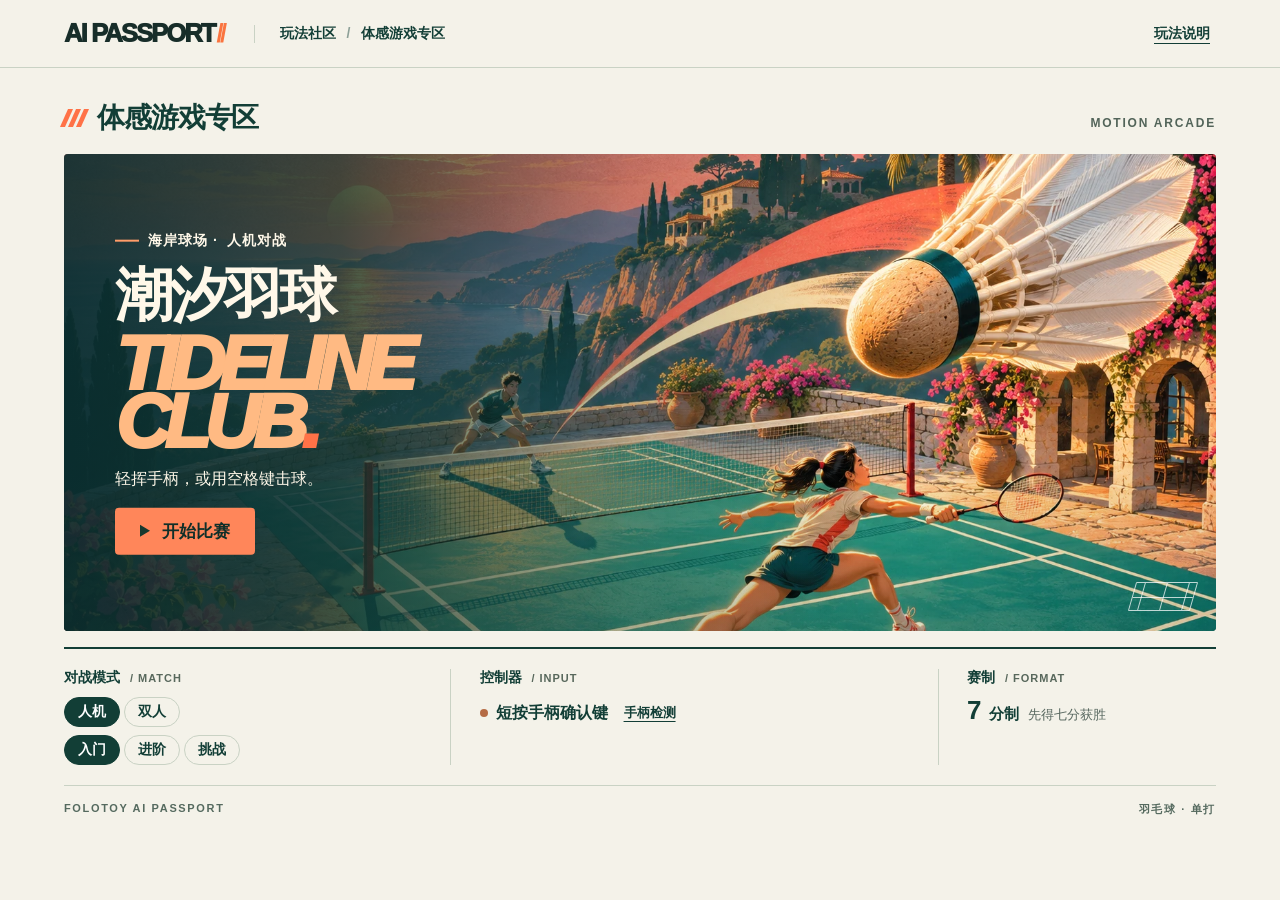
==== playtest/Tideline-Club.html @ 1c9361a9 "feat(game): add Bluetooth duel play, motion capture and playtest guides" ====
<!doctype html>
<html lang="zh-CN"><head><meta charset="utf-8"><meta name="viewport" content="width=device-width,initial-scale=1,viewport-fit=cover"><meta name="theme-color" content="#153c36">
<title>潮汐羽球 · AI Passport 体感游戏专区</title><link rel="icon" href="data:,"><style>:root{color-scheme:light;--ink:#123e36;--paper:#f4f2e9;--orange:#ff7247;--edge:#c9d2c4;font-family:"Inter","Helvetica Neue","PingFang SC","Microsoft YaHei",sans-serif;color:var(--ink);background:var(--paper)}*{box-sizing:border-box}body{margin:0}button,a{font:inherit}button{cursor:pointer;color:inherit}button:focus-visible,a:focus-visible{outline:3px solid #de6234;outline-offset:4px}button{border:0}button:active{transform:translateY(1px)}[hidden]{display:none!important}
.mast{height:68px;padding:0 clamp(20px,5vw,92px);display:flex;gap:30px;align-items:center;border-bottom:1px solid var(--edge)}.brand{font-size:clamp(18px,2vw,26px);font-weight:950;letter-spacing:-.075em;color:#172d29}.brand b{color:#fa743f;letter-spacing:-.14em;margin-left:2px}.crumb{font-size:14px;font-weight:600;border-left:1px solid var(--edge);padding-left:25px}.crumb i{font-style:normal;opacity:.45;padding:0 7px}.textbtn{margin-left:auto;background:transparent;font-weight:700;font-size:14px;text-decoration:underline;text-underline-offset:5px}
.spread{max-width:1590px;margin:auto;padding:0 clamp(20px,5vw,90px)}.sectionline{display:flex;gap:12px;align-items:baseline;margin:clamp(22px,3.6vh,42px) 0 18px}.sectionline h1{font-size:clamp(21px,2.15vw,34px);margin:0;font-weight:900;letter-spacing:-.04em}.english,.label em,.sheet-head span,footer,.rally span,.venue,.club,.hud,.court-stamp{font-family:"Avenir Next","Helvetica Neue",sans-serif}.english,.label em,.sheet-head span,footer,.rally span{font-size:12px;font-weight:800;letter-spacing:.15em}.english{margin-left:auto;color:#526459}.sportmark{height:18px;display:inline-flex;gap:3px;transform:skew(-24deg);align-self:center}.sportmark i{width:5px;background:var(--orange)}.poster{position:relative;height:clamp(365px,53vh,660px);overflow:hidden;background:#234a42;border-radius:4px;isolation:isolate;color:#fff8e9}.keyart,.poster-shade{position:absolute;inset:0;width:100%;height:100%;object-fit:cover;object-position:66% 51%;z-index:-2}.poster-shade{z-index:-1;background:linear-gradient(90deg,#0a2d2ee8 0%,#133832c9 24%,#163f3538 49%,transparent 69%),linear-gradient(0deg,#10231f25,transparent 38%)}.hero-copy{position:absolute;left:clamp(24px,4vw,74px);top:50%;transform:translateY(-50%)}.venue{font-size:14px;font-weight:700;letter-spacing:.07em;display:flex;align-items:center;gap:9px}.venue i{height:2px;width:24px;background:#ff9c69}.hero-copy h2{font-size:clamp(37px,4.5vw,70px);line-height:1.05;letter-spacing:-.06em;margin:15px 0 10px}.club{font-weight:950;font-style:italic;font-size:clamp(47px,6vw,100px);letter-spacing:-.09em;line-height:.75;color:#ffba83}.club span{color:var(--orange)}.hero-copy p{font-size:16px;margin:18px 0}.play,.action-link{display:inline-flex;align-items:center;justify-content:center;gap:12px;background:#ff865a;color:#102f29;font-weight:850;border-radius:4px;padding:12px 25px;font-size:17px;min-height:46px;text-decoration:none}.play:hover,.action-link:hover{background:#ffa87b}.triangle{border-top:6px solid transparent;border-bottom:6px solid transparent;border-left:10px solid #18382e}.court-stamp{position:absolute;right:22px;bottom:20px;width:62px;height:29px;border:1px solid #fffb;border-radius:1px;transform:skew(-16deg)}.court-stamp:before,.court-stamp:after,.court-stamp i,.court-stamp b{content:"";position:absolute;background:#fffb}.court-stamp:before{left:50%;height:100%;width:1px}.court-stamp:after{left:0;top:50%;width:100%;height:1px}.court-stamp i,.court-stamp b{top:0;left:14%;height:100%;width:1px}.court-stamp b{left:86%}
.settings{display:grid;grid-template-columns:1.07fr 1.35fr .77fr;margin-top:16px;border-top:2px solid var(--ink);border-bottom:1px solid var(--edge);padding:20px 0}.setting{padding:0 clamp(16px,2.2vw,38px);border-left:1px solid var(--edge)}.setting:first-child{padding-left:0;border:0}.label{display:block;font-size:14px;font-weight:800;margin-bottom:10px}.label em{font-size:11px;font-style:normal;letter-spacing:.09em;color:#58685c;margin-left:6px}.choices{display:flex;gap:4px}.choices button{border:1px solid var(--edge);background:transparent;border-radius:30px;padding:5px 13px;font-size:14px;font-weight:650}.choices button[aria-pressed=true]{background:var(--ink);color:white;border-color:var(--ink)}.input-btn{display:flex;align-items:center;gap:8px;min-height:32px;background:transparent;padding:0;line-height:1.25;font-weight:700;flex-wrap:wrap}.dot{width:8px;height:8px;border-radius:100%;background:#b56b44}.connected .dot{background:#24814c}.input-btn u{font-size:13px;margin-left:8px;text-underline-offset:4px}.rule strong{font-size:26px;line-height:1}.rule small{font-size:15px}.rule>span:last-child{font-size:13px;margin-left:9px;color:#56665e}footer{display:flex;justify-content:space-between;margin:16px 0 18px;color:#556a5f;font-size:11px}
#court{position:fixed;inset:0;background:#214b4a;overflow:hidden;touch-action:manipulation}#world{width:100%;height:100%;display:block}.hud{position:absolute;top:max(18px,env(safe-area-inset-top));left:3vw;right:3vw;display:flex;align-items:center;justify-content:space-between}.hud button,.score,.rally,.prompt,.touch button{background:#123a35eb;color:#fffbeb;border:1px solid #f6f2db53;border-radius:7px}.hud button{min-height:42px;min-width:44px;font-weight:750;padding:0 12px}.score{position:absolute;left:50%;transform:translateX(-50%);display:flex;align-items:center;padding:6px 16px;gap:18px;font-size:14px;font-weight:700;font-variant-numeric:tabular-nums}.score span{display:flex;align-items:center;gap:13px}.score b{font-size:33px;line-height:1.1}.score i{height:24px;width:1px;background:#fff5}.rally{position:absolute;top:78px;left:3vw;display:grid;gap:3px;padding:9px 12px}.rally span{color:#fdc08d;font-size:10px}.rally b{font-size:14px}.prompt{position:absolute;bottom:max(17px,3.1vh);left:3vw;padding:10px 16px;display:grid;gap:3px;max-width:55vw}.prompt strong{color:#ffbd89;font-size:20px}.prompt span{font-size:14px}.signal{pointer-events:none;position:absolute;top:21%;left:50%;transform:translateX(-50%);color:#173d35;white-space:nowrap}.signal span:not(:empty){display:block;background:#fff0cfef;border-radius:99px;padding:6px 18px;font-weight:800;font-size:17px;box-shadow:0 2px 12px #15322922}.touch{position:absolute;right:3vw;bottom:max(17px,3.1vh);display:flex;gap:5px}.touch button{font-size:15px;padding:12px 15px;font-weight:700}.touch button:nth-child(2){background:#ff885c;color:#16392f}.sheet-head{display:flex;align-items:center;justify-content:space-between;color:#638171}.sheet-head button{background:transparent;font-size:30px;line-height:1}.sheet-head span{font-size:11px}dialog{border:1px solid #1d493b;color:var(--ink);background:#faf8ed;border-radius:10px;width:min(480px,92vw);max-height:88dvh;padding:24px 28px;box-shadow:0 30px 100px #00181155}dialog::backdrop{background:#092822ac}dialog h2{margin:14px 0;font-size:30px;letter-spacing:-.04em}dialog ol{padding-left:23px}dialog li{padding-left:4px;margin:13px 0}dialog p{line-height:1.6;margin:4px 0;color:#39564b}.dialog-actions{display:flex;gap:9px;flex-wrap:wrap;margin-top:18px}.dialog-actions button{padding:10px 15px;border-radius:4px;background:#dce6d6;font-weight:750}.dialog-actions button:first-child{background:#ff8c5e}.result-score{font-weight:900;font-size:50px;letter-spacing:-.06em}.result-score span{color:#8a9f90}
@media(max-width:720px){.mast{height:54px;gap:13px}.crumb{font-size:12px;padding-left:12px}.sectionline{margin-top:22px}.english{font-size:10px}.poster{height:clamp(365px,54vh,530px)}.poster-shade{background:linear-gradient(90deg,#103631bd,#123d2c27 78%),linear-gradient(0deg,#173a31a5,transparent 75%)}.keyart{object-position:66% center}.hero-copy{top:auto;transform:none;bottom:24px}.settings{grid-template-columns:1fr 1.15fr;padding:14px 0;row-gap:12px}.setting{padding:0 9px}.rule{grid-column:1/-1;border:0;border-top:1px solid var(--edge);padding:12px 0 0;display:flex;align-items:center;gap:9px}.rule .label{margin:0 auto 0 0}.rule strong{font-size:20px}.label em{font-size:9px;margin-left:2px}.choices{gap:3px}.choices button{padding:5px 9px}.prompt{bottom:83px;left:50%;transform:translateX(-50%);text-align:center;min-width:240px}.touch{left:0;right:0;justify-content:center;bottom:18px}.rally{top:72px}.input-btn{font-size:14px}.input-btn u{margin-left:0}}
@media(max-height:520px) and (orientation:landscape){.rally{top:65px}.prompt{bottom:8px;left:2%;transform:none;min-width:0}.touch{left:auto;right:2%;bottom:8px}.signal{top:21%}.hud{top:8px}.hud button{min-height:36px}.score b{font-size:25px}}
@media(prefers-reduced-motion:reduce){*{scroll-behavior:auto}}

#difficulty{margin-top:8px} .venue #mode-name{display:inline}
</style><!-- Three.js r160. Copyright Three.js Authors. The MIT License

Copyright © 2010-2023 three.js authors

Permission is hereby granted, free of charge, to any person obtaining a copy
of this software and associated documentation files (the "Software"), to deal
in the Software without restriction, including without limitation the rights
to use, copy, modify, merge, publish, distribute, sublicense, and/or sell
copies of the Software, and to permit persons to whom the Software is
furnished to do so, subject to the following conditions:

The above copyright notice and this permission notice shall be included in
all copies or substantial portions of the Software.

THE SOFTWARE IS PROVIDED "AS IS", WITHOUT WARRANTY OF ANY KIND, EXPRESS OR
IMPLIED, INCLUDING BUT NOT LIMITED TO THE WARRANTIES OF MERCHANTABILITY,
FITNESS FOR A PARTICULAR PURPOSE AND NONINFRINGEMENT. IN NO EVENT SHALL THE
AUTHORS OR COPYRIGHT HOLDERS BE LIABLE FOR ANY CLAIM, DAMAGES OR OTHER
LIABILITY, WHETHER IN AN ACTION OF CONTRACT, TORT OR OTHERWISE, ARISING FROM,
OUT OF OR IN CONNECTION WITH THE SOFTWARE OR THE USE OR OTHER DEALINGS IN
THE SOFTWARE.
 -->
</head>
<body>
<main id="lobby">
<header class="mast"><span class="brand">AI PASSPORT<b>//</b></span><span class="crumb">玩法社区 <i>/</i> 体感游戏专区</span><button class="textbtn" data-dialog="guide">玩法说明</button></header>
<div class="spread">
<div class="sectionline"><span class="sportmark"><i></i><i></i><i></i></span><h1>体感游戏专区</h1><span class="english">MOTION ARCADE</span></div>
<article class="poster">
<img class="keyart" src="[data-uri]" alt="夕阳下的海岸羽毛球场，一枚白羽球带着珊瑚色轨迹飞越球网">
<div class="poster-shade"></div>
<div class="hero-copy"><span class="venue"><i></i> 海岸球场 · <span id="mode-name">人机对战</span></span><h2>潮汐羽球</h2><div class="club">TIDELINE<br>CLUB<span>.</span></div><p>轻挥手柄，或用空格键击球。</p><button class="play" id="play"><span class="triangle"></span>开始比赛</button></div>
<div class="court-stamp" aria-hidden="true"><i></i><b></b></div>
</article>
<section class="settings" aria-label="比赛设置">
<div class="setting"><span class="label">对战模式 <em>/ MATCH</em></span><div class="choices" aria-label="选择对战模式"><button data-mode="solo" aria-pressed="true">人机</button><button data-mode="duel" aria-pressed="false">双人</button></div><div id="difficulty" class="choices" aria-label="选择难度"><button data-level="shore" aria-pressed="true">入门</button><button data-level="tide" aria-pressed="false">进阶</button><button data-level="swell" aria-pressed="false">挑战</button></div></div>
<div class="setting"><span class="label">控制器 <em>/ INPUT</em></span><button class="input-btn" data-dialog="connect"><span class="dot"></span><span id="input-status" aria-live="polite">短按手柄确认键</span><u>手柄检测</u></button></div>
<div class="setting rule"><span class="label">赛制 <em>/ FORMAT</em></span><strong>7 <small>分制</small></strong><span>先得七分获胜</span></div>
</section><footer><span>FOLOTOY AI PASSPORT</span><span>羽毛球 · 单打</span></footer></div></main>
<section id="court" hidden aria-label="羽毛球比赛">
<canvas id="world" aria-label="海岸 3D 羽毛球场"></canvas>
<header class="hud"><button id="pause" aria-label="暂停比赛">Ⅱ</button><div class="score"><span><span id="near-label">你</span> <b id="you">0</b></span><i></i><span><b id="cpu">0</b> <span id="far-label">电脑</span></span></div><button id="sound" aria-pressed="true">音效 开</button></header>
<div class="rally"><span>TIDELINE CLUB</span><b id="rally">海岸单打</b></div>
<div class="signal" id="signal"><span id="signal-label"></span></div>
<div class="prompt"><strong id="cue">准备发球</strong><span id="tip"></span></div>
<div class="touch"><button data-shot="left">左路</button><button data-shot="hit">挥拍</button><button data-shot="right">右路</button></div>
</section>
<dialog id="sheet"><div class="sheet-head"><span>TIDELINE CLUB</span><button id="close" aria-label="关闭">×</button></div><div id="sheet-content"></div></dialog>
<template id="guide"><h2>第一次上场</h2><ol><li><b>发球</b><p>选好对战模式后开始比赛。轻挥一次手柄，或按空格、点「挥拍」发球。得分方发下一球。</p></li><li><b>接球</b><p>人物自动跑位。看球落向自己这侧，在「现在挥拍」亮起时出手。球快到身边时就可以挥拍，稍早出手会在够到球时接回。双人模式下，P1 守近场，P2 守远场。</p></li><li><b>打向空当</b><p>屏幕朝自己，向左或右挥拍选择落点。小幅动作吊球，更快的挥拍可以在高点击出扣杀。</p><p>键盘：← / → 或 A / D 瞄准，空格击球，Shift + 空格重击，↓ + 空格轻吊。触屏：左路、右路打边线，中间按钮打中路。</p></li></ol></template>
<template id="connect"><h2>蓝牙手柄检测</h2><ol><li><b>在电脑或 iPad 上配对</b><p>打开系统的蓝牙设置，连接手柄屏幕上显示的 Tideline 名称。两只手柄分别配对到运行游戏的同一台设备，Wi-Fi 可以照常使用。</p></li><li><b>给手柄选边</b><p>先点一下球场页面，再短按手柄确认键。下面会显示收到输入的玩家；只玩一人时默认是 P1。第二只手柄按下键选 P2，再按确认启用。手柄静放一秒后挥拍，看对应玩家的计数。长按下键可停用并重新选边。</p></li></ol>
<p id="paddle-0"></p><p id="paddle-1"></p><p>电视可通过投屏或 HDMI 显示比赛。想比较电视的延迟，可以先看游戏设备本身的画面试接几球。</p></template>
<script>console.warn('Scripts "build/three.js" and "build/three.min.js" are deprecated with r150+, and will be removed with r160. Please use ES Modules or alternatives: https://threejs.org/docs/index.html#manual/en/introduction/Installation'),
/**
 * @license
 * Copyright 2010-2023 Three.js Authors
 * SPDX-License-Identifier: MIT
 */
function(t,e){"object"==typeof exports&&"undefined"!=typeof module?e(exports):"function"==typeof define&&define.amd?define(["exports"],e):e((t="undefined"!=typeof globalThis?globalThis:t||self).THREE={})}(this,(function(t){"use strict";const e="160",n=1,i=2,r=3,s=0,a=1,o=100,l=204,c=205,h=0,u=1,d=2,p=0,m=1,f=2,g=3,_=4,v=5,x=6,y="attached",M="detached",S=300,b=301,T=302,E=303,w=304,A=306,R=1e3,C=1001,L=1002,P=1003,I=1004,U=1005,D=1006,N=1007,O=1008,F=1009,B=1012,z=1013,G=1014,H=1015,V=1016,k=1017,W=1018,X=1020,j=1023,q=1026,Y=1027,Z=1029,J=1031,K=1033,$=33776,Q=33777,tt=33778,et=33779,nt=35840,it=35841,rt=35842,st=35843,at=36196,ot=37492,lt=37496,ct=37808,ht=37809,ut=37810,dt=37811,pt=37812,mt=37813,ft=37814,gt=37815,_t=37816,vt=37817,xt=37818,yt=37819,Mt=37820,St=37821,bt=36492,Tt=36494,Et=36495,wt=36284,At=36285,Rt=36286,Ct=2300,Lt=2301,Pt=2302,It=2400,Ut=2401,Dt=2402,Nt=2500,Ot=2501,Ft=3e3,Bt=3001,zt="",Gt="srgb",Ht="srgb-linear",Vt="display-p3",kt="display-p3-linear",Wt="linear",Xt="srgb",jt="rec709",qt="p3",Yt=7680,Zt=35044,Jt="300 es",Kt=1035,$t=2e3,Qt=2001;class te{addEventListener(t,e){void 0===this._listeners&&(this._listeners={});const n=this._listeners;void 0===n[t]&&(n[t]=[]),-1===n[t].indexOf(e)&&n[t].push(e)}hasEventListener(t,e){if(void 0===this._listeners)return!1;const n=this._listeners;return void 0!==n[t]&&-1!==n[t].indexOf(e)}removeEventListener(t,e){if(void 0===this._listeners)return;const n=this._listeners[t];if(void 0!==n){const t=n.indexOf(e);-1!==t&&n.splice(t,1)}}dispatchEvent(t){if(void 0===this._listeners)return;const e=this._listeners[t.type];if(void 0!==e){t.target=this;const n=e.slice(0);for(let e=0,i=n.length;e<i;e++)n[e].call(this,t);t.target=null}}}const ee=["00","01","02","03","04","05","06","07","08","09","0a","0b","0c","0d","0e","0f","10","11","12","13","14","15","16","17","18","19","1a","1b","1c","1d","1e","1f","20","21","22","23","24","25","26","27","28","29","2a","2b","2c","2d","2e","2f","30","31","32","33","34","35","36","37","38","39","3a","3b","3c","3d","3e","3f","40","41","42","43","44","45","46","47","48","49","4a","4b","4c","4d","4e","4f","50","51","52","53","54","55","56","57","58","59","5a","5b","5c","5d","5e","5f","60","61","62","63","64","65","66","67","68","69","6a","6b","6c","6d","6e","6f","70","71","72","73","74","75","76","77","78","79","7a","7b","7c","7d","7e","7f","80","81","82","83","84","85","86","87","88","89","8a","8b","8c","8d","8e","8f","90","91","92","93","94","95","96","97","98","99","9a","9b","9c","9d","9e","9f","a0","a1","a2","a3","a4","a5","a6","a7","a8","a9","aa","ab","ac","ad","ae","af","b0","b1","b2","b3","b4","b5","b6","b7","b8","b9","ba","bb","bc","bd","be","bf","c0","c1","c2","c3","c4","c5","c6","c7","c8","c9","ca","cb","cc","cd","ce","cf","d0","d1","d2","d3","d4","d5","d6","d7","d8","d9","da","db","dc","dd","de","df","e0","e1","e2","e3","e4","e5","e6","e7","e8","e9","ea","eb","ec","ed","ee","ef","f0","f1","f2","f3","f4","f5","f6","f7","f8","f9","fa","fb","fc","fd","fe","ff"];let ne=1234567;const ie=Math.PI/180,re=180/Math.PI;function se(){const t=4294967295*Math.random()|0,e=4294967295*Math.random()|0,n=4294967295*Math.random()|0,i=4294967295*Math.random()|0;return(ee[255&t]+ee[t>>8&255]+ee[t>>16&255]+ee[t>>24&255]+"-"+ee[255&e]+ee[e>>8&255]+"-"+ee[e>>16&15|64]+ee[e>>24&255]+"-"+ee[63&n|128]+ee[n>>8&255]+"-"+ee[n>>16&255]+ee[n>>24&255]+ee[255&i]+ee[i>>8&255]+ee[i>>16&255]+ee[i>>24&255]).toLowerCase()}function ae(t,e,n){return Math.max(e,Math.min(n,t))}function oe(t,e){return(t%e+e)%e}function le(t,e,n){return(1-n)*t+n*e}function ce(t){return 0==(t&t-1)&&0!==t}function he(t){return Math.pow(2,Math.floor(Math.log(t)/Math.LN2))}function ue(t,e){switch(e.constructor){case Float32Array:return t;case Uint32Array:return t/4294967295;case Uint16Array:return t/65535;case Uint8Array:return t/255;case Int32Array:return Math.max(t/2147483647,-1);case Int16Array:return Math.max(t/32767,-1);case Int8Array:return Math.max(t/127,-1);default:throw new Error("Invalid component type.")}}function de(t,e){switch(e.constructor){case Float32Array:return t;case Uint32Array:return Math.round(4294967295*t);case Uint16Array:return Math.round(65535*t);case Uint8Array:return Math.round(255*t);case Int32Array:return Math.round(2147483647*t);case Int16Array:return Math.round(32767*t);case Int8Array:return Math.round(127*t);default:throw new Error("Invalid component type.")}}const pe={DEG2RAD:ie,RAD2DEG:re,generateUUID:se,clamp:ae,euclideanModulo:oe,mapLinear:function(t,e,n,i,r){return i+(t-e)*(r-i)/(n-e)},inverseLerp:function(t,e,n){return t!==e?(n-t)/(e-t):0},lerp:le,damp:function(t,e,n,i){return le(t,e,1-Math.exp(-n*i))},pingpong:function(t,e=1){return e-Math.abs(oe(t,2*e)-e)},smoothstep:function(t,e,n){return t<=e?0:t>=n?1:(t=(t-e)/(n-e))*t*(3-2*t)},smootherstep:function(t,e,n){return t<=e?0:t>=n?1:(t=(t-e)/(n-e))*t*t*(t*(6*t-15)+10)},randInt:function(t,e){return t+Math.floor(Math.random()*(e-t+1))},randFloat:function(t,e){return t+Math.random()*(e-t)},randFloatSpread:function(t){return t*(.5-Math.random())},seededRandom:function(t){void 0!==t&&(ne=t);let e=ne+=1831565813;return e=Math.imul(e^e>>>15,1|e),e^=e+Math.imul(e^e>>>7,61|e),((e^e>>>14)>>>0)/4294967296},degToRad:function(t){return t*ie},radToDeg:function(t){return t*re},isPowerOfTwo:ce,ceilPowerOfTwo:function(t){return Math.pow(2,Math.ceil(Math.log(t)/Math.LN2))},floorPowerOfTwo:he,setQuaternionFromProperEuler:function(t,e,n,i,r){const s=Math.cos,a=Math.sin,o=s(n/2),l=a(n/2),c=s((e+i)/2),h=a((e+i)/2),u=s((e-i)/2),d=a((e-i)/2),p=s((i-e)/2),m=a((i-e)/2);switch(r){case"XYX":t.set(o*h,l*u,l*d,o*c);break;case"YZY":t.set(l*d,o*h,l*u,o*c);break;case"ZXZ":t.set(l*u,l*d,o*h,o*c);break;case"XZX":t.set(o*h,l*m,l*p,o*c);break;case"YXY":t.set(l*p,o*h,l*m,o*c);break;case"ZYZ":t.set(l*m,l*p,o*h,o*c);break;default:console.warn("THREE.MathUtils: .setQuaternionFromProperEuler() encountered an unknown order: "+r)}},normalize:de,denormalize:ue};class me{constructor(t=0,e=0){me.prototype.isVector2=!0,this.x=t,this.y=e}get width(){return this.x}set width(t){this.x=t}get height(){return this.y}set height(t){this.y=t}set(t,e){return this.x=t,this.y=e,this}setScalar(t){return this.x=t,this.y=t,this}setX(t){return this.x=t,this}setY(t){return this.y=t,this}setComponent(t,e){switch(t){case 0:this.x=e;break;case 1:this.y=e;break;default:throw new Error("index is out of range: "+t)}return this}getComponent(t){switch(t){case 0:return this.x;case 1:return this.y;default:throw new Error("index is out of range: "+t)}}clone(){return new this.constructor(this.x,this.y)}copy(t){return this.x=t.x,this.y=t.y,this}add(t){return this.x+=t.x,this.y+=t.y,this}addScalar(t){return this.x+=t,this.y+=t,this}addVectors(t,e){return this.x=t.x+e.x,this.y=t.y+e.y,this}addScaledVector(t,e){return this.x+=t.x*e,this.y+=t.y*e,this}sub(t){return this.x-=t.x,this.y-=t.y,this}subScalar(t){return this.x-=t,this.y-=t,this}subVectors(t,e){return this.x=t.x-e.x,this.y=t.y-e.y,this}multiply(t){return this.x*=t.x,this.y*=t.y,this}multiplyScalar(t){return this.x*=t,this.y*=t,this}divide(t){return this.x/=t.x,this.y/=t.y,this}divideScalar(t){return this.multiplyScalar(1/t)}applyMatrix3(t){const e=this.x,n=this.y,i=t.elements;return this.x=i[0]*e+i[3]*n+i[6],this.y=i[1]*e+i[4]*n+i[7],this}min(t){return this.x=Math.min(this.x,t.x),this.y=Math.min(this.y,t.y),this}max(t){return this.x=Math.max(this.x,t.x),this.y=Math.max(this.y,t.y),this}clamp(t,e){return this.x=Math.max(t.x,Math.min(e.x,this.x)),this.y=Math.max(t.y,Math.min(e.y,this.y)),this}clampScalar(t,e){return this.x=Math.max(t,Math.min(e,this.x)),this.y=Math.max(t,Math.min(e,this.y)),this}clampLength(t,e){const n=this.length();return this.divideScalar(n||1).multiplyScalar(Math.max(t,Math.min(e,n)))}floor(){return this.x=Math.floor(this.x),this.y=Math.floor(this.y),this}ceil(){return this.x=Math.ceil(this.x),this.y=Math.ceil(this.y),this}round(){return this.x=Math.round(this.x),this.y=Math.round(this.y),this}roundToZero(){return this.x=Math.trunc(this.x),this.y=Math.trunc(this.y),this}negate(){return this.x=-this.x,this.y=-this.y,this}dot(t){return this.x*t.x+this.y*t.y}cross(t){return this.x*t.y-this.y*t.x}lengthSq(){return this.x*this.x+this.y*this.y}length(){return Math.sqrt(this.x*this.x+this.y*this.y)}manhattanLength(){return Math.abs(this.x)+Math.abs(this.y)}normalize(){return this.divideScalar(this.length()||1)}angle(){return Math.atan2(-this.y,-this.x)+Math.PI}angleTo(t){const e=Math.sqrt(this.lengthSq()*t.lengthSq());if(0===e)return Math.PI/2;const n=this.dot(t)/e;return Math.acos(ae(n,-1,1))}distanceTo(t){return Math.sqrt(this.distanceToSquared(t))}distanceToSquared(t){const e=this.x-t.x,n=this.y-t.y;return e*e+n*n}manhattanDistanceTo(t){return Math.abs(this.x-t.x)+Math.abs(this.y-t.y)}setLength(t){return this.normalize().multiplyScalar(t)}lerp(t,e){return this.x+=(t.x-this.x)*e,this.y+=(t.y-this.y)*e,this}lerpVectors(t,e,n){return this.x=t.x+(e.x-t.x)*n,this.y=t.y+(e.y-t.y)*n,this}equals(t){return t.x===this.x&&t.y===this.y}fromArray(t,e=0){return this.x=t[e],this.y=t[e+1],this}toArray(t=[],e=0){return t[e]=this.x,t[e+1]=this.y,t}fromBufferAttribute(t,e){return this.x=t.getX(e),this.y=t.getY(e),this}rotateAround(t,e){const n=Math.cos(e),i=Math.sin(e),r=this.x-t.x,s=this.y-t.y;return this.x=r*n-s*i+t.x,this.y=r*i+s*n+t.y,this}random(){return this.x=Math.random(),this.y=Math.random(),this}*[Symbol.iterator](){yield this.x,yield this.y}}class fe{constructor(t,e,n,i,r,s,a,o,l){fe.prototype.isMatrix3=!0,this.elements=[1,0,0,0,1,0,0,0,1],void 0!==t&&this.set(t,e,n,i,r,s,a,o,l)}set(t,e,n,i,r,s,a,o,l){const c=this.elements;return c[0]=t,c[1]=i,c[2]=a,c[3]=e,c[4]=r,c[5]=o,c[6]=n,c[7]=s,c[8]=l,this}identity(){return this.set(1,0,0,0,1,0,0,0,1),this}copy(t){const e=this.elements,n=t.elements;return e[0]=n[0],e[1]=n[1],e[2]=n[2],e[3]=n[3],e[4]=n[4],e[5]=n[5],e[6]=n[6],e[7]=n[7],e[8]=n[8],this}extractBasis(t,e,n){return t.setFromMatrix3Column(this,0),e.setFromMatrix3Column(this,1),n.setFromMatrix3Column(this,2),this}setFromMatrix4(t){const e=t.elements;return this.set(e[0],e[4],e[8],e[1],e[5],e[9],e[2],e[6],e[10]),this}multiply(t){return this.multiplyMatrices(this,t)}premultiply(t){return this.multiplyMatrices(t,this)}multiplyMatrices(t,e){const n=t.elements,i=e.elements,r=this.elements,s=n[0],a=n[3],o=n[6],l=n[1],c=n[4],h=n[7],u=n[2],d=n[5],p=n[8],m=i[0],f=i[3],g=i[6],_=i[1],v=i[4],x=i[7],y=i[2],M=i[5],S=i[8];return r[0]=s*m+a*_+o*y,r[3]=s*f+a*v+o*M,r[6]=s*g+a*x+o*S,r[1]=l*m+c*_+h*y,r[4]=l*f+c*v+h*M,r[7]=l*g+c*x+h*S,r[2]=u*m+d*_+p*y,r[5]=u*f+d*v+p*M,r[8]=u*g+d*x+p*S,this}multiplyScalar(t){const e=this.elements;return e[0]*=t,e[3]*=t,e[6]*=t,e[1]*=t,e[4]*=t,e[7]*=t,e[2]*=t,e[5]*=t,e[8]*=t,this}determinant(){const t=this.elements,e=t[0],n=t[1],i=t[2],r=t[3],s=t[4],a=t[5],o=t[6],l=t[7],c=t[8];return e*s*c-e*a*l-n*r*c+n*a*o+i*r*l-i*s*o}invert(){const t=this.elements,e=t[0],n=t[1],i=t[2],r=t[3],s=t[4],a=t[5],o=t[6],l=t[7],c=t[8],h=c*s-a*l,u=a*o-c*r,d=l*r-s*o,p=e*h+n*u+i*d;if(0===p)return this.set(0,0,0,0,0,0,0,0,0);const m=1/p;return t[0]=h*m,t[1]=(i*l-c*n)*m,t[2]=(a*n-i*s)*m,t[3]=u*m,t[4]=(c*e-i*o)*m,t[5]=(i*r-a*e)*m,t[6]=d*m,t[7]=(n*o-l*e)*m,t[8]=(s*e-n*r)*m,this}transpose(){let t;const e=this.elements;return t=e[1],e[1]=e[3],e[3]=t,t=e[2],e[2]=e[6],e[6]=t,t=e[5],e[5]=e[7],e[7]=t,this}getNormalMatrix(t){return this.setFromMatrix4(t).invert().transpose()}transposeIntoArray(t){const e=this.elements;return t[0]=e[0],t[1]=e[3],t[2]=e[6],t[3]=e[1],t[4]=e[4],t[5]=e[7],t[6]=e[2],t[7]=e[5],t[8]=e[8],this}setUvTransform(t,e,n,i,r,s,a){const o=Math.cos(r),l=Math.sin(r);return this.set(n*o,n*l,-n*(o*s+l*a)+s+t,-i*l,i*o,-i*(-l*s+o*a)+a+e,0,0,1),this}scale(t,e){return this.premultiply(ge.makeScale(t,e)),this}rotate(t){return this.premultiply(ge.makeRotation(-t)),this}translate(t,e){return this.premultiply(ge.makeTranslation(t,e)),this}makeTranslation(t,e){return t.isVector2?this.set(1,0,t.x,0,1,t.y,0,0,1):this.set(1,0,t,0,1,e,0,0,1),this}makeRotation(t){const e=Math.cos(t),n=Math.sin(t);return this.set(e,-n,0,n,e,0,0,0,1),this}makeScale(t,e){return this.set(t,0,0,0,e,0,0,0,1),this}equals(t){const e=this.elements,n=t.elements;for(let t=0;t<9;t++)if(e[t]!==n[t])return!1;return!0}fromArray(t,e=0){for(let n=0;n<9;n++)this.elements[n]=t[n+e];return this}toArray(t=[],e=0){const n=this.elements;return t[e]=n[0],t[e+1]=n[1],t[e+2]=n[2],t[e+3]=n[3],t[e+4]=n[4],t[e+5]=n[5],t[e+6]=n[6],t[e+7]=n[7],t[e+8]=n[8],t}clone(){return(new this.constructor).fromArray(this.elements)}}const ge=new fe;function _e(t){for(let e=t.length-1;e>=0;--e)if(t[e]>=65535)return!0;return!1}const ve={Int8Array:Int8Array,Uint8Array:Uint8Array,Uint8ClampedArray:Uint8ClampedArray,Int16Array:Int16Array,Uint16Array:Uint16Array,Int32Array:Int32Array,Uint32Array:Uint32Array,Float32Array:Float32Array,Float64Array:Float64Array};function xe(t,e){return new ve[t](e)}function ye(t){return document.createElementNS("http://www.w3.org/1999/xhtml",t)}function Me(){const t=ye("canvas");return t.style.display="block",t}const Se={};function be(t){t in Se||(Se[t]=!0,console.warn(t))}const Te=(new fe).set(.8224621,.177538,0,.0331941,.9668058,0,.0170827,.0723974,.9105199),Ee=(new fe).set(1.2249401,-.2249404,0,-.0420569,1.0420571,0,-.0196376,-.0786361,1.0982735),we={[Ht]:{transfer:Wt,primaries:jt,toReference:t=>t,fromReference:t=>t},[Gt]:{transfer:Xt,primaries:jt,toReference:t=>t.convertSRGBToLinear(),fromReference:t=>t.convertLinearToSRGB()},[kt]:{transfer:Wt,primaries:qt,toReference:t=>t.applyMatrix3(Ee),fromReference:t=>t.applyMatrix3(Te)},[Vt]:{transfer:Xt,primaries:qt,toReference:t=>t.convertSRGBToLinear().applyMatrix3(Ee),fromReference:t=>t.applyMatrix3(Te).convertLinearToSRGB()}},Ae=new Set([Ht,kt]),Re={enabled:!0,_workingColorSpace:Ht,get workingColorSpace(){return this._workingColorSpace},set workingColorSpace(t){if(!Ae.has(t))throw new Error(`Unsupported working color space, "${t}".`);this._workingColorSpace=t},convert:function(t,e,n){if(!1===this.enabled||e===n||!e||!n)return t;const i=we[e].toReference;return(0,we[n].fromReference)(i(t))},fromWorkingColorSpace:function(t,e){return this.convert(t,this._workingColorSpace,e)},toWorkingColorSpace:function(t,e){return this.convert(t,e,this._workingColorSpace)},getPrimaries:function(t){return we[t].primaries},getTransfer:function(t){return t===zt?Wt:we[t].transfer}};function Ce(t){return t<.04045?.0773993808*t:Math.pow(.9478672986*t+.0521327014,2.4)}function Le(t){return t<.0031308?12.92*t:1.055*Math.pow(t,.41666)-.055}let Pe;class Ie{static getDataURL(t){if(/^data:/i.test(t.src))return t.src;if("undefined"==typeof HTMLCanvasElement)return t.src;let e;if(t instanceof HTMLCanvasElement)e=t;else{void 0===Pe&&(Pe=ye("canvas")),Pe.width=t.width,Pe.height=t.height;const n=Pe.getContext("2d");t instanceof ImageData?n.putImageData(t,0,0):n.drawImage(t,0,0,t.width,t.height),e=Pe}return e.width>2048||e.height>2048?(console.warn("THREE.ImageUtils.getDataURL: Image converted to jpg for performance reasons",t),e.toDataURL("image/jpeg",.6)):e.toDataURL("image/png")}static sRGBToLinear(t){if("undefined"!=typeof HTMLImageElement&&t instanceof HTMLImageElement||"undefined"!=typeof HTMLCanvasElement&&t instanceof HTMLCanvasElement||"undefined"!=typeof ImageBitmap&&t instanceof ImageBitmap){const e=ye("canvas");e.width=t.width,e.height=t.height;const n=e.getContext("2d");n.drawImage(t,0,0,t.width,t.height);const i=n.getImageData(0,0,t.width,t.height),r=i.data;for(let t=0;t<r.length;t++)r[t]=255*Ce(r[t]/255);return n.putImageData(i,0,0),e}if(t.data){const e=t.data.slice(0);for(let t=0;t<e.length;t++)e instanceof Uint8Array||e instanceof Uint8ClampedArray?e[t]=Math.floor(255*Ce(e[t]/255)):e[t]=Ce(e[t]);return{data:e,width:t.width,height:t.height}}return console.warn("THREE.ImageUtils.sRGBToLinear(): Unsupported image type. No color space conversion applied."),t}}let Ue=0;class De{constructor(t=null){this.isSource=!0,Object.defineProperty(this,"id",{value:Ue++}),this.uuid=se(),this.data=t,this.version=0}set needsUpdate(t){!0===t&&this.version++}toJSON(t){const e=void 0===t||"string"==typeof t;if(!e&&void 0!==t.images[this.uuid])return t.images[this.uuid];const n={uuid:this.uuid,url:""},i=this.data;if(null!==i){let t;if(Array.isArray(i)){t=[];for(let e=0,n=i.length;e<n;e++)i[e].isDataTexture?t.push(Ne(i[e].image)):t.push(Ne(i[e]))}else t=Ne(i);n.url=t}return e||(t.images[this.uuid]=n),n}}function Ne(t){return"undefined"!=typeof HTMLImageElement&&t instanceof HTMLImageElement||"undefined"!=typeof HTMLCanvasElement&&t instanceof HTMLCanvasElement||"undefined"!=typeof ImageBitmap&&t instanceof ImageBitmap?Ie.getDataURL(t):t.data?{data:Array.from(t.data),width:t.width,height:t.height,type:t.data.constructor.name}:(console.warn("THREE.Texture: Unable to serialize Texture."),{})}let Oe=0;class Fe extends te{constructor(t=Fe.DEFAULT_IMAGE,e=Fe.DEFAULT_MAPPING,n=1001,i=1001,r=1006,s=1008,a=1023,o=1009,l=Fe.DEFAULT_ANISOTROPY,c=""){super(),this.isTexture=!0,Object.defineProperty(this,"id",{value:Oe++}),this.uuid=se(),this.name="",this.source=new De(t),this.mipmaps=[],this.mapping=e,this.channel=0,this.wrapS=n,this.wrapT=i,this.magFilter=r,this.minFilter=s,this.anisotropy=l,this.format=a,this.internalFormat=null,this.type=o,this.offset=new me(0,0),this.repeat=new me(1,1),this.center=new me(0,0),this.rotation=0,this.matrixAutoUpdate=!0,this.matrix=new fe,this.generateMipmaps=!0,this.premultiplyAlpha=!1,this.flipY=!0,this.unpackAlignment=4,"string"==typeof c?this.colorSpace=c:(be("THREE.Texture: Property .encoding has been replaced by .colorSpace."),this.colorSpace=c===Bt?Gt:zt),this.userData={},this.version=0,this.onUpdate=null,this.isRenderTargetTexture=!1,this.needsPMREMUpdate=!1}get image(){return this.source.data}set image(t=null){this.source.data=t}updateMatrix(){this.matrix.setUvTransform(this.offset.x,this.offset.y,this.repeat.x,this.repeat.y,this.rotation,this.center.x,this.center.y)}clone(){return(new this.constructor).copy(this)}copy(t){return this.name=t.name,this.source=t.source,this.mipmaps=t.mipmaps.slice(0),this.mapping=t.mapping,this.channel=t.channel,this.wrapS=t.wrapS,this.wrapT=t.wrapT,this.magFilter=t.magFilter,this.minFilter=t.minFilter,this.anisotropy=t.anisotropy,this.format=t.format,this.internalFormat=t.internalFormat,this.type=t.type,this.offset.copy(t.offset),this.repeat.copy(t.repeat),this.center.copy(t.center),this.rotation=t.rotation,this.matrixAutoUpdate=t.matrixAutoUpdate,this.matrix.copy(t.matrix),this.generateMipmaps=t.generateMipmaps,this.premultiplyAlpha=t.premultiplyAlpha,this.flipY=t.flipY,this.unpackAlignment=t.unpackAlignment,this.colorSpace=t.colorSpace,this.userData=JSON.parse(JSON.stringify(t.userData)),this.needsUpdate=!0,this}toJSON(t){const e=void 0===t||"string"==typeof t;if(!e&&void 0!==t.textures[this.uuid])return t.textures[this.uuid];const n={metadata:{version:4.6,type:"Texture",generator:"Texture.toJSON"},uuid:this.uuid,name:this.name,image:this.source.toJSON(t).uuid,mapping:this.mapping,channel:this.channel,repeat:[this.repeat.x,this.repeat.y],offset:[this.offset.x,this.offset.y],center:[this.center.x,this.center.y],rotation:this.rotation,wrap:[this.wrapS,this.wrapT],format:this.format,internalFormat:this.internalFormat,type:this.type,colorSpace:this.colorSpace,minFilter:this.minFilter,magFilter:this.magFilter,anisotropy:this.anisotropy,flipY:this.flipY,generateMipmaps:this.generateMipmaps,premultiplyAlpha:this.premultiplyAlpha,unpackAlignment:this.unpackAlignment};return Object.keys(this.userData).length>0&&(n.userData=this.userData),e||(t.textures[this.uuid]=n),n}dispose(){this.dispatchEvent({type:"dispose"})}transformUv(t){if(this.mapping!==S)return t;if(t.applyMatrix3(this.matrix),t.x<0||t.x>1)switch(this.wrapS){case R:t.x=t.x-Math.floor(t.x);break;case C:t.x=t.x<0?0:1;break;case L:1===Math.abs(Math.floor(t.x)%2)?t.x=Math.ceil(t.x)-t.x:t.x=t.x-Math.floor(t.x)}if(t.y<0||t.y>1)switch(this.wrapT){case R:t.y=t.y-Math.floor(t.y);break;case C:t.y=t.y<0?0:1;break;case L:1===Math.abs(Math.floor(t.y)%2)?t.y=Math.ceil(t.y)-t.y:t.y=t.y-Math.floor(t.y)}return this.flipY&&(t.y=1-t.y),t}set needsUpdate(t){!0===t&&(this.version++,this.source.needsUpdate=!0)}get encoding(){return be("THREE.Texture: Property .encoding has been replaced by .colorSpace."),this.colorSpace===Gt?Bt:Ft}set encoding(t){be("THREE.Texture: Property .encoding has been replaced by .colorSpace."),this.colorSpace=t===Bt?Gt:zt}}Fe.DEFAULT_IMAGE=null,Fe.DEFAULT_MAPPING=S,Fe.DEFAULT_ANISOTROPY=1;class Be{constructor(t=0,e=0,n=0,i=1){Be.prototype.isVector4=!0,this.x=t,this.y=e,this.z=n,this.w=i}get width(){return this.z}set width(t){this.z=t}get height(){return this.w}set height(t){this.w=t}set(t,e,n,i){return this.x=t,this.y=e,this.z=n,this.w=i,this}setScalar(t){return this.x=t,this.y=t,this.z=t,this.w=t,this}setX(t){return this.x=t,this}setY(t){return this.y=t,this}setZ(t){return this.z=t,this}setW(t){return this.w=t,this}setComponent(t,e){switch(t){case 0:this.x=e;break;case 1:this.y=e;break;case 2:this.z=e;break;case 3:this.w=e;break;default:throw new Error("index is out of range: "+t)}return this}getComponent(t){switch(t){case 0:return this.x;case 1:return this.y;case 2:return this.z;case 3:return this.w;default:throw new Error("index is out of range: "+t)}}clone(){return new this.constructor(this.x,this.y,this.z,this.w)}copy(t){return this.x=t.x,this.y=t.y,this.z=t.z,this.w=void 0!==t.w?t.w:1,this}add(t){return this.x+=t.x,this.y+=t.y,this.z+=t.z,this.w+=t.w,this}addScalar(t){return this.x+=t,this.y+=t,this.z+=t,this.w+=t,this}addVectors(t,e){return this.x=t.x+e.x,this.y=t.y+e.y,this.z=t.z+e.z,this.w=t.w+e.w,this}addScaledVector(t,e){return this.x+=t.x*e,this.y+=t.y*e,this.z+=t.z*e,this.w+=t.w*e,this}sub(t){return this.x-=t.x,this.y-=t.y,this.z-=t.z,this.w-=t.w,this}subScalar(t){return this.x-=t,this.y-=t,this.z-=t,this.w-=t,this}subVectors(t,e){return this.x=t.x-e.x,this.y=t.y-e.y,this.z=t.z-e.z,this.w=t.w-e.w,this}multiply(t){return this.x*=t.x,this.y*=t.y,this.z*=t.z,this.w*=t.w,this}multiplyScalar(t){return this.x*=t,this.y*=t,this.z*=t,this.w*=t,this}applyMatrix4(t){const e=this.x,n=this.y,i=this.z,r=this.w,s=t.elements;return this.x=s[0]*e+s[4]*n+s[8]*i+s[12]*r,this.y=s[1]*e+s[5]*n+s[9]*i+s[13]*r,this.z=s[2]*e+s[6]*n+s[10]*i+s[14]*r,this.w=s[3]*e+s[7]*n+s[11]*i+s[15]*r,this}divideScalar(t){return this.multiplyScalar(1/t)}setAxisAngleFromQuaternion(t){this.w=2*Math.acos(t.w);const e=Math.sqrt(1-t.w*t.w);return e<1e-4?(this.x=1,this.y=0,this.z=0):(this.x=t.x/e,this.y=t.y/e,this.z=t.z/e),this}setAxisAngleFromRotationMatrix(t){let e,n,i,r;const s=.01,a=.1,o=t.elements,l=o[0],c=o[4],h=o[8],u=o[1],d=o[5],p=o[9],m=o[2],f=o[6],g=o[10];if(Math.abs(c-u)<s&&Math.abs(h-m)<s&&Math.abs(p-f)<s){if(Math.abs(c+u)<a&&Math.abs(h+m)<a&&Math.abs(p+f)<a&&Math.abs(l+d+g-3)<a)return this.set(1,0,0,0),this;e=Math.PI;const t=(l+1)/2,o=(d+1)/2,_=(g+1)/2,v=(c+u)/4,x=(h+m)/4,y=(p+f)/4;return t>o&&t>_?t<s?(n=0,i=.707106781,r=.707106781):(n=Math.sqrt(t),i=v/n,r=x/n):o>_?o<s?(n=.707106781,i=0,r=.707106781):(i=Math.sqrt(o),n=v/i,r=y/i):_<s?(n=.707106781,i=.707106781,r=0):(r=Math.sqrt(_),n=x/r,i=y/r),this.set(n,i,r,e),this}let _=Math.sqrt((f-p)*(f-p)+(h-m)*(h-m)+(u-c)*(u-c));return Math.abs(_)<.001&&(_=1),this.x=(f-p)/_,this.y=(h-m)/_,this.z=(u-c)/_,this.w=Math.acos((l+d+g-1)/2),this}min(t){return this.x=Math.min(this.x,t.x),this.y=Math.min(this.y,t.y),this.z=Math.min(this.z,t.z),this.w=Math.min(this.w,t.w),this}max(t){return this.x=Math.max(this.x,t.x),this.y=Math.max(this.y,t.y),this.z=Math.max(this.z,t.z),this.w=Math.max(this.w,t.w),this}clamp(t,e){return this.x=Math.max(t.x,Math.min(e.x,this.x)),this.y=Math.max(t.y,Math.min(e.y,this.y)),this.z=Math.max(t.z,Math.min(e.z,this.z)),this.w=Math.max(t.w,Math.min(e.w,this.w)),this}clampScalar(t,e){return this.x=Math.max(t,Math.min(e,this.x)),this.y=Math.max(t,Math.min(e,this.y)),this.z=Math.max(t,Math.min(e,this.z)),this.w=Math.max(t,Math.min(e,this.w)),this}clampLength(t,e){const n=this.length();return this.divideScalar(n||1).multiplyScalar(Math.max(t,Math.min(e,n)))}floor(){return this.x=Math.floor(this.x),this.y=Math.floor(this.y),this.z=Math.floor(this.z),this.w=Math.floor(this.w),this}ceil(){return this.x=Math.ceil(this.x),this.y=Math.ceil(this.y),this.z=Math.ceil(this.z),this.w=Math.ceil(this.w),this}round(){return this.x=Math.round(this.x),this.y=Math.round(this.y),this.z=Math.round(this.z),this.w=Math.round(this.w),this}roundToZero(){return this.x=Math.trunc(this.x),this.y=Math.trunc(this.y),this.z=Math.trunc(this.z),this.w=Math.trunc(this.w),this}negate(){return this.x=-this.x,this.y=-this.y,this.z=-this.z,this.w=-this.w,this}dot(t){return this.x*t.x+this.y*t.y+this.z*t.z+this.w*t.w}lengthSq(){return this.x*this.x+this.y*this.y+this.z*this.z+this.w*this.w}length(){return Math.sqrt(this.x*this.x+this.y*this.y+this.z*this.z+this.w*this.w)}manhattanLength(){return Math.abs(this.x)+Math.abs(this.y)+Math.abs(this.z)+Math.abs(this.w)}normalize(){return this.divideScalar(this.length()||1)}setLength(t){return this.normalize().multiplyScalar(t)}lerp(t,e){return this.x+=(t.x-this.x)*e,this.y+=(t.y-this.y)*e,this.z+=(t.z-this.z)*e,this.w+=(t.w-this.w)*e,this}lerpVectors(t,e,n){return this.x=t.x+(e.x-t.x)*n,this.y=t.y+(e.y-t.y)*n,this.z=t.z+(e.z-t.z)*n,this.w=t.w+(e.w-t.w)*n,this}equals(t){return t.x===this.x&&t.y===this.y&&t.z===this.z&&t.w===this.w}fromArray(t,e=0){return this.x=t[e],this.y=t[e+1],this.z=t[e+2],this.w=t[e+3],this}toArray(t=[],e=0){return t[e]=this.x,t[e+1]=this.y,t[e+2]=this.z,t[e+3]=this.w,t}fromBufferAttribute(t,e){return this.x=t.getX(e),this.y=t.getY(e),this.z=t.getZ(e),this.w=t.getW(e),this}random(){return this.x=Math.random(),this.y=Math.random(),this.z=Math.random(),this.w=Math.random(),this}*[Symbol.iterator](){yield this.x,yield this.y,yield this.z,yield this.w}}class ze extends te{constructor(t=1,e=1,n={}){super(),this.isRenderTarget=!0,this.width=t,this.height=e,this.depth=1,this.scissor=new Be(0,0,t,e),this.scissorTest=!1,this.viewport=new Be(0,0,t,e);const i={width:t,height:e,depth:1};void 0!==n.encoding&&(be("THREE.WebGLRenderTarget: option.encoding has been replaced by option.colorSpace."),n.colorSpace=n.encoding===Bt?Gt:zt),n=Object.assign({generateMipmaps:!1,internalFormat:null,minFilter:D,depthBuffer:!0,stencilBuffer:!1,depthTexture:null,samples:0},n),this.texture=new Fe(i,n.mapping,n.wrapS,n.wrapT,n.magFilter,n.minFilter,n.format,n.type,n.anisotropy,n.colorSpace),this.texture.isRenderTargetTexture=!0,this.texture.flipY=!1,this.texture.generateMipmaps=n.generateMipmaps,this.texture.internalFormat=n.internalFormat,this.depthBuffer=n.depthBuffer,this.stencilBuffer=n.stencilBuffer,this.depthTexture=n.depthTexture,this.samples=n.samples}setSize(t,e,n=1){this.width===t&&this.height===e&&this.depth===n||(this.width=t,this.height=e,this.depth=n,this.texture.image.width=t,this.texture.image.height=e,this.texture.image.depth=n,this.dispose()),this.viewport.set(0,0,t,e),this.scissor.set(0,0,t,e)}clone(){return(new this.constructor).copy(this)}copy(t){this.width=t.width,this.height=t.height,this.depth=t.depth,this.scissor.copy(t.scissor),this.scissorTest=t.scissorTest,this.viewport.copy(t.viewport),this.texture=t.texture.clone(),this.texture.isRenderTargetTexture=!0;const e=Object.assign({},t.texture.image);return this.texture.source=new De(e),this.depthBuffer=t.depthBuffer,this.stencilBuffer=t.stencilBuffer,null!==t.depthTexture&&(this.depthTexture=t.depthTexture.clone()),this.samples=t.samples,this}dispose(){this.dispatchEvent({type:"dispose"})}}class Ge extends ze{constructor(t=1,e=1,n={}){super(t,e,n),this.isWebGLRenderTarget=!0}}class He extends Fe{constructor(t=null,e=1,n=1,i=1){super(null),this.isDataArrayTexture=!0,this.image={data:t,width:e,height:n,depth:i},this.magFilter=P,this.minFilter=P,this.wrapR=C,this.generateMipmaps=!1,this.flipY=!1,this.unpackAlignment=1}}class Ve extends Fe{constructor(t=null,e=1,n=1,i=1){super(null),this.isData3DTexture=!0,this.image={data:t,width:e,height:n,depth:i},this.magFilter=P,this.minFilter=P,this.wrapR=C,this.generateMipmaps=!1,this.flipY=!1,this.unpackAlignment=1}}class ke{constructor(t=0,e=0,n=0,i=1){this.isQuaternion=!0,this._x=t,this._y=e,this._z=n,this._w=i}static slerpFlat(t,e,n,i,r,s,a){let o=n[i+0],l=n[i+1],c=n[i+2],h=n[i+3];const u=r[s+0],d=r[s+1],p=r[s+2],m=r[s+3];if(0===a)return t[e+0]=o,t[e+1]=l,t[e+2]=c,void(t[e+3]=h);if(1===a)return t[e+0]=u,t[e+1]=d,t[e+2]=p,void(t[e+3]=m);if(h!==m||o!==u||l!==d||c!==p){let t=1-a;const e=o*u+l*d+c*p+h*m,n=e>=0?1:-1,i=1-e*e;if(i>Number.EPSILON){const r=Math.sqrt(i),s=Math.atan2(r,e*n);t=Math.sin(t*s)/r,a=Math.sin(a*s)/r}const r=a*n;if(o=o*t+u*r,l=l*t+d*r,c=c*t+p*r,h=h*t+m*r,t===1-a){const t=1/Math.sqrt(o*o+l*l+c*c+h*h);o*=t,l*=t,c*=t,h*=t}}t[e]=o,t[e+1]=l,t[e+2]=c,t[e+3]=h}static multiplyQuaternionsFlat(t,e,n,i,r,s){const a=n[i],o=n[i+1],l=n[i+2],c=n[i+3],h=r[s],u=r[s+1],d=r[s+2],p=r[s+3];return t[e]=a*p+c*h+o*d-l*u,t[e+1]=o*p+c*u+l*h-a*d,t[e+2]=l*p+c*d+a*u-o*h,t[e+3]=c*p-a*h-o*u-l*d,t}get x(){return this._x}set x(t){this._x=t,this._onChangeCallback()}get y(){return this._y}set y(t){this._y=t,this._onChangeCallback()}get z(){return this._z}set z(t){this._z=t,this._onChangeCallback()}get w(){return this._w}set w(t){this._w=t,this._onChangeCallback()}set(t,e,n,i){return this._x=t,this._y=e,this._z=n,this._w=i,this._onChangeCallback(),this}clone(){return new this.constructor(this._x,this._y,this._z,this._w)}copy(t){return this._x=t.x,this._y=t.y,this._z=t.z,this._w=t.w,this._onChangeCallback(),this}setFromEuler(t,e=!0){const n=t._x,i=t._y,r=t._z,s=t._order,a=Math.cos,o=Math.sin,l=a(n/2),c=a(i/2),h=a(r/2),u=o(n/2),d=o(i/2),p=o(r/2);switch(s){case"XYZ":this._x=u*c*h+l*d*p,this._y=l*d*h-u*c*p,this._z=l*c*p+u*d*h,this._w=l*c*h-u*d*p;break;case"YXZ":this._x=u*c*h+l*d*p,this._y=l*d*h-u*c*p,this._z=l*c*p-u*d*h,this._w=l*c*h+u*d*p;break;case"ZXY":this._x=u*c*h-l*d*p,this._y=l*d*h+u*c*p,this._z=l*c*p+u*d*h,this._w=l*c*h-u*d*p;break;case"ZYX":this._x=u*c*h-l*d*p,this._y=l*d*h+u*c*p,this._z=l*c*p-u*d*h,this._w=l*c*h+u*d*p;break;case"YZX":this._x=u*c*h+l*d*p,this._y=l*d*h+u*c*p,this._z=l*c*p-u*d*h,this._w=l*c*h-u*d*p;break;case"XZY":this._x=u*c*h-l*d*p,this._y=l*d*h-u*c*p,this._z=l*c*p+u*d*h,this._w=l*c*h+u*d*p;break;default:console.warn("THREE.Quaternion: .setFromEuler() encountered an unknown order: "+s)}return!0===e&&this._onChangeCallback(),this}setFromAxisAngle(t,e){const n=e/2,i=Math.sin(n);return this._x=t.x*i,this._y=t.y*i,this._z=t.z*i,this._w=Math.cos(n),this._onChangeCallback(),this}setFromRotationMatrix(t){const e=t.elements,n=e[0],i=e[4],r=e[8],s=e[1],a=e[5],o=e[9],l=e[2],c=e[6],h=e[10],u=n+a+h;if(u>0){const t=.5/Math.sqrt(u+1);this._w=.25/t,this._x=(c-o)*t,this._y=(r-l)*t,this._z=(s-i)*t}else if(n>a&&n>h){const t=2*Math.sqrt(1+n-a-h);this._w=(c-o)/t,this._x=.25*t,this._y=(i+s)/t,this._z=(r+l)/t}else if(a>h){const t=2*Math.sqrt(1+a-n-h);this._w=(r-l)/t,this._x=(i+s)/t,this._y=.25*t,this._z=(o+c)/t}else{const t=2*Math.sqrt(1+h-n-a);this._w=(s-i)/t,this._x=(r+l)/t,this._y=(o+c)/t,this._z=.25*t}return this._onChangeCallback(),this}setFromUnitVectors(t,e){let n=t.dot(e)+1;return n<Number.EPSILON?(n=0,Math.abs(t.x)>Math.abs(t.z)?(this._x=-t.y,this._y=t.x,this._z=0,this._w=n):(this._x=0,this._y=-t.z,this._z=t.y,this._w=n)):(this._x=t.y*e.z-t.z*e.y,this._y=t.z*e.x-t.x*e.z,this._z=t.x*e.y-t.y*e.x,this._w=n),this.normalize()}angleTo(t){return 2*Math.acos(Math.abs(ae(this.dot(t),-1,1)))}rotateTowards(t,e){const n=this.angleTo(t);if(0===n)return this;const i=Math.min(1,e/n);return this.slerp(t,i),this}identity(){return this.set(0,0,0,1)}invert(){return this.conjugate()}conjugate(){return this._x*=-1,this._y*=-1,this._z*=-1,this._onChangeCallback(),this}dot(t){return this._x*t._x+this._y*t._y+this._z*t._z+this._w*t._w}lengthSq(){return this._x*this._x+this._y*this._y+this._z*this._z+this._w*this._w}length(){return Math.sqrt(this._x*this._x+this._y*this._y+this._z*this._z+this._w*this._w)}normalize(){let t=this.length();return 0===t?(this._x=0,this._y=0,this._z=0,this._w=1):(t=1/t,this._x=this._x*t,this._y=this._y*t,this._z=this._z*t,this._w=this._w*t),this._onChangeCallback(),this}multiply(t){return this.multiplyQuaternions(this,t)}premultiply(t){return this.multiplyQuaternions(t,this)}multiplyQuaternions(t,e){const n=t._x,i=t._y,r=t._z,s=t._w,a=e._x,o=e._y,l=e._z,c=e._w;return this._x=n*c+s*a+i*l-r*o,this._y=i*c+s*o+r*a-n*l,this._z=r*c+s*l+n*o-i*a,this._w=s*c-n*a-i*o-r*l,this._onChangeCallback(),this}slerp(t,e){if(0===e)return this;if(1===e)return this.copy(t);const n=this._x,i=this._y,r=this._z,s=this._w;let a=s*t._w+n*t._x+i*t._y+r*t._z;if(a<0?(this._w=-t._w,this._x=-t._x,this._y=-t._y,this._z=-t._z,a=-a):this.copy(t),a>=1)return this._w=s,this._x=n,this._y=i,this._z=r,this;const o=1-a*a;if(o<=Number.EPSILON){const t=1-e;return this._w=t*s+e*this._w,this._x=t*n+e*this._x,this._y=t*i+e*this._y,this._z=t*r+e*this._z,this.normalize(),this}const l=Math.sqrt(o),c=Math.atan2(l,a),h=Math.sin((1-e)*c)/l,u=Math.sin(e*c)/l;return this._w=s*h+this._w*u,this._x=n*h+this._x*u,this._y=i*h+this._y*u,this._z=r*h+this._z*u,this._onChangeCallback(),this}slerpQuaternions(t,e,n){return this.copy(t).slerp(e,n)}random(){const t=Math.random(),e=Math.sqrt(1-t),n=Math.sqrt(t),i=2*Math.PI*Math.random(),r=2*Math.PI*Math.random();return this.set(e*Math.cos(i),n*Math.sin(r),n*Math.cos(r),e*Math.sin(i))}equals(t){return t._x===this._x&&t._y===this._y&&t._z===this._z&&t._w===this._w}fromArray(t,e=0){return this._x=t[e],this._y=t[e+1],this._z=t[e+2],this._w=t[e+3],this._onChangeCallback(),this}toArray(t=[],e=0){return t[e]=this._x,t[e+1]=this._y,t[e+2]=this._z,t[e+3]=this._w,t}fromBufferAttribute(t,e){return this._x=t.getX(e),this._y=t.getY(e),this._z=t.getZ(e),this._w=t.getW(e),this._onChangeCallback(),this}toJSON(){return this.toArray()}_onChange(t){return this._onChangeCallback=t,this}_onChangeCallback(){}*[Symbol.iterator](){yield this._x,yield this._y,yield this._z,yield this._w}}class We{constructor(t=0,e=0,n=0){We.prototype.isVector3=!0,this.x=t,this.y=e,this.z=n}set(t,e,n){return void 0===n&&(n=this.z),this.x=t,this.y=e,this.z=n,this}setScalar(t){return this.x=t,this.y=t,this.z=t,this}setX(t){return this.x=t,this}setY(t){return this.y=t,this}setZ(t){return this.z=t,this}setComponent(t,e){switch(t){case 0:this.x=e;break;case 1:this.y=e;break;case 2:this.z=e;break;default:throw new Error("index is out of range: "+t)}return this}getComponent(t){switch(t){case 0:return this.x;case 1:return this.y;case 2:return this.z;default:throw new Error("index is out of range: "+t)}}clone(){return new this.constructor(this.x,this.y,this.z)}copy(t){return this.x=t.x,this.y=t.y,this.z=t.z,this}add(t){return this.x+=t.x,this.y+=t.y,this.z+=t.z,this}addScalar(t){return this.x+=t,this.y+=t,this.z+=t,this}addVectors(t,e){return this.x=t.x+e.x,this.y=t.y+e.y,this.z=t.z+e.z,this}addScaledVector(t,e){return this.x+=t.x*e,this.y+=t.y*e,this.z+=t.z*e,this}sub(t){return this.x-=t.x,this.y-=t.y,this.z-=t.z,this}subScalar(t){return this.x-=t,this.y-=t,this.z-=t,this}subVectors(t,e){return this.x=t.x-e.x,this.y=t.y-e.y,this.z=t.z-e.z,this}multiply(t){return this.x*=t.x,this.y*=t.y,this.z*=t.z,this}multiplyScalar(t){return this.x*=t,this.y*=t,this.z*=t,this}multiplyVectors(t,e){return this.x=t.x*e.x,this.y=t.y*e.y,this.z=t.z*e.z,this}applyEuler(t){return this.applyQuaternion(je.setFromEuler(t))}applyAxisAngle(t,e){return this.applyQuaternion(je.setFromAxisAngle(t,e))}applyMatrix3(t){const e=this.x,n=this.y,i=this.z,r=t.elements;return this.x=r[0]*e+r[3]*n+r[6]*i,this.y=r[1]*e+r[4]*n+r[7]*i,this.z=r[2]*e+r[5]*n+r[8]*i,this}applyNormalMatrix(t){return this.applyMatrix3(t).normalize()}applyMatrix4(t){const e=this.x,n=this.y,i=this.z,r=t.elements,s=1/(r[3]*e+r[7]*n+r[11]*i+r[15]);return this.x=(r[0]*e+r[4]*n+r[8]*i+r[12])*s,this.y=(r[1]*e+r[5]*n+r[9]*i+r[13])*s,this.z=(r[2]*e+r[6]*n+r[10]*i+r[14])*s,this}applyQuaternion(t){const e=this.x,n=this.y,i=this.z,r=t.x,s=t.y,a=t.z,o=t.w,l=2*(s*i-a*n),c=2*(a*e-r*i),h=2*(r*n-s*e);return this.x=e+o*l+s*h-a*c,this.y=n+o*c+a*l-r*h,this.z=i+o*h+r*c-s*l,this}project(t){return this.applyMatrix4(t.matrixWorldInverse).applyMatrix4(t.projectionMatrix)}unproject(t){return this.applyMatrix4(t.projectionMatrixInverse).applyMatrix4(t.matrixWorld)}transformDirection(t){const e=this.x,n=this.y,i=this.z,r=t.elements;return this.x=r[0]*e+r[4]*n+r[8]*i,this.y=r[1]*e+r[5]*n+r[9]*i,this.z=r[2]*e+r[6]*n+r[10]*i,this.normalize()}divide(t){return this.x/=t.x,this.y/=t.y,this.z/=t.z,this}divideScalar(t){return this.multiplyScalar(1/t)}min(t){return this.x=Math.min(this.x,t.x),this.y=Math.min(this.y,t.y),this.z=Math.min(this.z,t.z),this}max(t){return this.x=Math.max(this.x,t.x),this.y=Math.max(this.y,t.y),this.z=Math.max(this.z,t.z),this}clamp(t,e){return this.x=Math.max(t.x,Math.min(e.x,this.x)),this.y=Math.max(t.y,Math.min(e.y,this.y)),this.z=Math.max(t.z,Math.min(e.z,this.z)),this}clampScalar(t,e){return this.x=Math.max(t,Math.min(e,this.x)),this.y=Math.max(t,Math.min(e,this.y)),this.z=Math.max(t,Math.min(e,this.z)),this}clampLength(t,e){const n=this.length();return this.divideScalar(n||1).multiplyScalar(Math.max(t,Math.min(e,n)))}floor(){return this.x=Math.floor(this.x),this.y=Math.floor(this.y),this.z=Math.floor(this.z),this}ceil(){return this.x=Math.ceil(this.x),this.y=Math.ceil(this.y),this.z=Math.ceil(this.z),this}round(){return this.x=Math.round(this.x),this.y=Math.round(this.y),this.z=Math.round(this.z),this}roundToZero(){return this.x=Math.trunc(this.x),this.y=Math.trunc(this.y),this.z=Math.trunc(this.z),this}negate(){return this.x=-this.x,this.y=-this.y,this.z=-this.z,this}dot(t){return this.x*t.x+this.y*t.y+this.z*t.z}lengthSq(){return this.x*this.x+this.y*this.y+this.z*this.z}length(){return Math.sqrt(this.x*this.x+this.y*this.y+this.z*this.z)}manhattanLength(){return Math.abs(this.x)+Math.abs(this.y)+Math.abs(this.z)}normalize(){return this.divideScalar(this.length()||1)}setLength(t){return this.normalize().multiplyScalar(t)}lerp(t,e){return this.x+=(t.x-this.x)*e,this.y+=(t.y-this.y)*e,this.z+=(t.z-this.z)*e,this}lerpVectors(t,e,n){return this.x=t.x+(e.x-t.x)*n,this.y=t.y+(e.y-t.y)*n,this.z=t.z+(e.z-t.z)*n,this}cross(t){return this.crossVectors(this,t)}crossVectors(t,e){const n=t.x,i=t.y,r=t.z,s=e.x,a=e.y,o=e.z;return this.x=i*o-r*a,this.y=r*s-n*o,this.z=n*a-i*s,this}projectOnVector(t){const e=t.lengthSq();if(0===e)return this.set(0,0,0);const n=t.dot(this)/e;return this.copy(t).multiplyScalar(n)}projectOnPlane(t){return Xe.copy(this).projectOnVector(t),this.sub(Xe)}reflect(t){return this.sub(Xe.copy(t).multiplyScalar(2*this.dot(t)))}angleTo(t){const e=Math.sqrt(this.lengthSq()*t.lengthSq());if(0===e)return Math.PI/2;const n=this.dot(t)/e;return Math.acos(ae(n,-1,1))}distanceTo(t){return Math.sqrt(this.distanceToSquared(t))}distanceToSquared(t){const e=this.x-t.x,n=this.y-t.y,i=this.z-t.z;return e*e+n*n+i*i}manhattanDistanceTo(t){return Math.abs(this.x-t.x)+Math.abs(this.y-t.y)+Math.abs(this.z-t.z)}setFromSpherical(t){return this.setFromSphericalCoords(t.radius,t.phi,t.theta)}setFromSphericalCoords(t,e,n){const i=Math.sin(e)*t;return this.x=i*Math.sin(n),this.y=Math.cos(e)*t,this.z=i*Math.cos(n),this}setFromCylindrical(t){return this.setFromCylindricalCoords(t.radius,t.theta,t.y)}setFromCylindricalCoords(t,e,n){return this.x=t*Math.sin(e),this.y=n,this.z=t*Math.cos(e),this}setFromMatrixPosition(t){const e=t.elements;return this.x=e[12],this.y=e[13],this.z=e[14],this}setFromMatrixScale(t){const e=this.setFromMatrixColumn(t,0).length(),n=this.setFromMatrixColumn(t,1).length(),i=this.setFromMatrixColumn(t,2).length();return this.x=e,this.y=n,this.z=i,this}setFromMatrixColumn(t,e){return this.fromArray(t.elements,4*e)}setFromMatrix3Column(t,e){return this.fromArray(t.elements,3*e)}setFromEuler(t){return this.x=t._x,this.y=t._y,this.z=t._z,this}setFromColor(t){return this.x=t.r,this.y=t.g,this.z=t.b,this}equals(t){return t.x===this.x&&t.y===this.y&&t.z===this.z}fromArray(t,e=0){return this.x=t[e],this.y=t[e+1],this.z=t[e+2],this}toArray(t=[],e=0){return t[e]=this.x,t[e+1]=this.y,t[e+2]=this.z,t}fromBufferAttribute(t,e){return this.x=t.getX(e),this.y=t.getY(e),this.z=t.getZ(e),this}random(){return this.x=Math.random(),this.y=Math.random(),this.z=Math.random(),this}randomDirection(){const t=2*(Math.random()-.5),e=Math.random()*Math.PI*2,n=Math.sqrt(1-t**2);return this.x=n*Math.cos(e),this.y=n*Math.sin(e),this.z=t,this}*[Symbol.iterator](){yield this.x,yield this.y,yield this.z}}const Xe=new We,je=new ke;class qe{constructor(t=new We(1/0,1/0,1/0),e=new We(-1/0,-1/0,-1/0)){this.isBox3=!0,this.min=t,this.max=e}set(t,e){return this.min.copy(t),this.max.copy(e),this}setFromArray(t){this.makeEmpty();for(let e=0,n=t.length;e<n;e+=3)this.expandByPoint(Ze.fromArray(t,e));return this}setFromBufferAttribute(t){this.makeEmpty();for(let e=0,n=t.count;e<n;e++)this.expandByPoint(Ze.fromBufferAttribute(t,e));return this}setFromPoints(t){this.makeEmpty();for(let e=0,n=t.length;e<n;e++)this.expandByPoint(t[e]);return this}setFromCenterAndSize(t,e){const n=Ze.copy(e).multiplyScalar(.5);return this.min.copy(t).sub(n),this.max.copy(t).add(n),this}setFromObject(t,e=!1){return this.makeEmpty(),this.expandByObject(t,e)}clone(){return(new this.constructor).copy(this)}copy(t){return this.min.copy(t.min),this.max.copy(t.max),this}makeEmpty(){return this.min.x=this.min.y=this.min.z=1/0,this.max.x=this.max.y=this.max.z=-1/0,this}isEmpty(){return this.max.x<this.min.x||this.max.y<this.min.y||this.max.z<this.min.z}getCenter(t){return this.isEmpty()?t.set(0,0,0):t.addVectors(this.min,this.max).multiplyScalar(.5)}getSize(t){return this.isEmpty()?t.set(0,0,0):t.subVectors(this.max,this.min)}expandByPoint(t){return this.min.min(t),this.max.max(t),this}expandByVector(t){return this.min.sub(t),this.max.add(t),this}expandByScalar(t){return this.min.addScalar(-t),this.max.addScalar(t),this}expandByObject(t,e=!1){t.updateWorldMatrix(!1,!1);const n=t.geometry;if(void 0!==n){const i=n.getAttribute("position");if(!0===e&&void 0!==i&&!0!==t.isInstancedMesh)for(let e=0,n=i.count;e<n;e++)!0===t.isMesh?t.getVertexPosition(e,Ze):Ze.fromBufferAttribute(i,e),Ze.applyMatrix4(t.matrixWorld),this.expandByPoint(Ze);else void 0!==t.boundingBox?(null===t.boundingBox&&t.computeBoundingBox(),Je.copy(t.boundingBox)):(null===n.boundingBox&&n.computeBoundingBox(),Je.copy(n.boundingBox)),Je.applyMatrix4(t.matrixWorld),this.union(Je)}const i=t.children;for(let t=0,n=i.length;t<n;t++)this.expandByObject(i[t],e);return this}containsPoint(t){return!(t.x<this.min.x||t.x>this.max.x||t.y<this.min.y||t.y>this.max.y||t.z<this.min.z||t.z>this.max.z)}containsBox(t){return this.min.x<=t.min.x&&t.max.x<=this.max.x&&this.min.y<=t.min.y&&t.max.y<=this.max.y&&this.min.z<=t.min.z&&t.max.z<=this.max.z}getParameter(t,e){return e.set((t.x-this.min.x)/(this.max.x-this.min.x),(t.y-this.min.y)/(this.max.y-this.min.y),(t.z-this.min.z)/(this.max.z-this.min.z))}intersectsBox(t){return!(t.max.x<this.min.x||t.min.x>this.max.x||t.max.y<this.min.y||t.min.y>this.max.y||t.max.z<this.min.z||t.min.z>this.max.z)}intersectsSphere(t){return this.clampPoint(t.center,Ze),Ze.distanceToSquared(t.center)<=t.radius*t.radius}intersectsPlane(t){let e,n;return t.normal.x>0?(e=t.normal.x*this.min.x,n=t.normal.x*this.max.x):(e=t.normal.x*this.max.x,n=t.normal.x*this.min.x),t.normal.y>0?(e+=t.normal.y*this.min.y,n+=t.normal.y*this.max.y):(e+=t.normal.y*this.max.y,n+=t.normal.y*this.min.y),t.normal.z>0?(e+=t.normal.z*this.min.z,n+=t.normal.z*this.max.z):(e+=t.normal.z*this.max.z,n+=t.normal.z*this.min.z),e<=-t.constant&&n>=-t.constant}intersectsTriangle(t){if(this.isEmpty())return!1;this.getCenter(rn),sn.subVectors(this.max,rn),Ke.subVectors(t.a,rn),$e.subVectors(t.b,rn),Qe.subVectors(t.c,rn),tn.subVectors($e,Ke),en.subVectors(Qe,$e),nn.subVectors(Ke,Qe);let e=[0,-tn.z,tn.y,0,-en.z,en.y,0,-nn.z,nn.y,tn.z,0,-tn.x,en.z,0,-en.x,nn.z,0,-nn.x,-tn.y,tn.x,0,-en.y,en.x,0,-nn.y,nn.x,0];return!!ln(e,Ke,$e,Qe,sn)&&(e=[1,0,0,0,1,0,0,0,1],!!ln(e,Ke,$e,Qe,sn)&&(an.crossVectors(tn,en),e=[an.x,an.y,an.z],ln(e,Ke,$e,Qe,sn)))}clampPoint(t,e){return e.copy(t).clamp(this.min,this.max)}distanceToPoint(t){return this.clampPoint(t,Ze).distanceTo(t)}getBoundingSphere(t){return this.isEmpty()?t.makeEmpty():(this.getCenter(t.center),t.radius=.5*this.getSize(Ze).length()),t}intersect(t){return this.min.max(t.min),this.max.min(t.max),this.isEmpty()&&this.makeEmpty(),this}union(t){return this.min.min(t.min),this.max.max(t.max),this}applyMatrix4(t){return this.isEmpty()||(Ye[0].set(this.min.x,this.min.y,this.min.z).applyMatrix4(t),Ye[1].set(this.min.x,this.min.y,this.max.z).applyMatrix4(t),Ye[2].set(this.min.x,this.max.y,this.min.z).applyMatrix4(t),Ye[3].set(this.min.x,this.max.y,this.max.z).applyMatrix4(t),Ye[4].set(this.max.x,this.min.y,this.min.z).applyMatrix4(t),Ye[5].set(this.max.x,this.min.y,this.max.z).applyMatrix4(t),Ye[6].set(this.max.x,this.max.y,this.min.z).applyMatrix4(t),Ye[7].set(this.max.x,this.max.y,this.max.z).applyMatrix4(t),this.setFromPoints(Ye)),this}translate(t){return this.min.add(t),this.max.add(t),this}equals(t){return t.min.equals(this.min)&&t.max.equals(this.max)}}const Ye=[new We,new We,new We,new We,new We,new We,new We,new We],Ze=new We,Je=new qe,Ke=new We,$e=new We,Qe=new We,tn=new We,en=new We,nn=new We,rn=new We,sn=new We,an=new We,on=new We;function ln(t,e,n,i,r){for(let s=0,a=t.length-3;s<=a;s+=3){on.fromArray(t,s);const a=r.x*Math.abs(on.x)+r.y*Math.abs(on.y)+r.z*Math.abs(on.z),o=e.dot(on),l=n.dot(on),c=i.dot(on);if(Math.max(-Math.max(o,l,c),Math.min(o,l,c))>a)return!1}return!0}const cn=new qe,hn=new We,un=new We;class dn{constructor(t=new We,e=-1){this.isSphere=!0,this.center=t,this.radius=e}set(t,e){return this.center.copy(t),this.radius=e,this}setFromPoints(t,e){const n=this.center;void 0!==e?n.copy(e):cn.setFromPoints(t).getCenter(n);let i=0;for(let e=0,r=t.length;e<r;e++)i=Math.max(i,n.distanceToSquared(t[e]));return this.radius=Math.sqrt(i),this}copy(t){return this.center.copy(t.center),this.radius=t.radius,this}isEmpty(){return this.radius<0}makeEmpty(){return this.center.set(0,0,0),this.radius=-1,this}containsPoint(t){return t.distanceToSquared(this.center)<=this.radius*this.radius}distanceToPoint(t){return t.distanceTo(this.center)-this.radius}intersectsSphere(t){const e=this.radius+t.radius;return t.center.distanceToSquared(this.center)<=e*e}intersectsBox(t){return t.intersectsSphere(this)}intersectsPlane(t){return Math.abs(t.distanceToPoint(this.center))<=this.radius}clampPoint(t,e){const n=this.center.distanceToSquared(t);return e.copy(t),n>this.radius*this.radius&&(e.sub(this.center).normalize(),e.multiplyScalar(this.radius).add(this.center)),e}getBoundingBox(t){return this.isEmpty()?(t.makeEmpty(),t):(t.set(this.center,this.center),t.expandByScalar(this.radius),t)}applyMatrix4(t){return this.center.applyMatrix4(t),this.radius=this.radius*t.getMaxScaleOnAxis(),this}translate(t){return this.center.add(t),this}expandByPoint(t){if(this.isEmpty())return this.center.copy(t),this.radius=0,this;hn.subVectors(t,this.center);const e=hn.lengthSq();if(e>this.radius*this.radius){const t=Math.sqrt(e),n=.5*(t-this.radius);this.center.addScaledVector(hn,n/t),this.radius+=n}return this}union(t){return t.isEmpty()?this:this.isEmpty()?(this.copy(t),this):(!0===this.center.equals(t.center)?this.radius=Math.max(this.radius,t.radius):(un.subVectors(t.center,this.center).setLength(t.radius),this.expandByPoint(hn.copy(t.center).add(un)),this.expandByPoint(hn.copy(t.center).sub(un))),this)}equals(t){return t.center.equals(this.center)&&t.radius===this.radius}clone(){return(new this.constructor).copy(this)}}const pn=new We,mn=new We,fn=new We,gn=new We,_n=new We,vn=new We,xn=new We;class yn{constructor(t=new We,e=new We(0,0,-1)){this.origin=t,this.direction=e}set(t,e){return this.origin.copy(t),this.direction.copy(e),this}copy(t){return this.origin.copy(t.origin),this.direction.copy(t.direction),this}at(t,e){return e.copy(this.origin).addScaledVector(this.direction,t)}lookAt(t){return this.direction.copy(t).sub(this.origin).normalize(),this}recast(t){return this.origin.copy(this.at(t,pn)),this}closestPointToPoint(t,e){e.subVectors(t,this.origin);const n=e.dot(this.direction);return n<0?e.copy(this.origin):e.copy(this.origin).addScaledVector(this.direction,n)}distanceToPoint(t){return Math.sqrt(this.distanceSqToPoint(t))}distanceSqToPoint(t){const e=pn.subVectors(t,this.origin).dot(this.direction);return e<0?this.origin.distanceToSquared(t):(pn.copy(this.origin).addScaledVector(this.direction,e),pn.distanceToSquared(t))}distanceSqToSegment(t,e,n,i){mn.copy(t).add(e).multiplyScalar(.5),fn.copy(e).sub(t).normalize(),gn.copy(this.origin).sub(mn);const r=.5*t.distanceTo(e),s=-this.direction.dot(fn),a=gn.dot(this.direction),o=-gn.dot(fn),l=gn.lengthSq(),c=Math.abs(1-s*s);let h,u,d,p;if(c>0)if(h=s*o-a,u=s*a-o,p=r*c,h>=0)if(u>=-p)if(u<=p){const t=1/c;h*=t,u*=t,d=h*(h+s*u+2*a)+u*(s*h+u+2*o)+l}else u=r,h=Math.max(0,-(s*u+a)),d=-h*h+u*(u+2*o)+l;else u=-r,h=Math.max(0,-(s*u+a)),d=-h*h+u*(u+2*o)+l;else u<=-p?(h=Math.max(0,-(-s*r+a)),u=h>0?-r:Math.min(Math.max(-r,-o),r),d=-h*h+u*(u+2*o)+l):u<=p?(h=0,u=Math.min(Math.max(-r,-o),r),d=u*(u+2*o)+l):(h=Math.max(0,-(s*r+a)),u=h>0?r:Math.min(Math.max(-r,-o),r),d=-h*h+u*(u+2*o)+l);else u=s>0?-r:r,h=Math.max(0,-(s*u+a)),d=-h*h+u*(u+2*o)+l;return n&&n.copy(this.origin).addScaledVector(this.direction,h),i&&i.copy(mn).addScaledVector(fn,u),d}intersectSphere(t,e){pn.subVectors(t.center,this.origin);const n=pn.dot(this.direction),i=pn.dot(pn)-n*n,r=t.radius*t.radius;if(i>r)return null;const s=Math.sqrt(r-i),a=n-s,o=n+s;return o<0?null:a<0?this.at(o,e):this.at(a,e)}intersectsSphere(t){return this.distanceSqToPoint(t.center)<=t.radius*t.radius}distanceToPlane(t){const e=t.normal.dot(this.direction);if(0===e)return 0===t.distanceToPoint(this.origin)?0:null;const n=-(this.origin.dot(t.normal)+t.constant)/e;return n>=0?n:null}intersectPlane(t,e){const n=this.distanceToPlane(t);return null===n?null:this.at(n,e)}intersectsPlane(t){const e=t.distanceToPoint(this.origin);if(0===e)return!0;return t.normal.dot(this.direction)*e<0}intersectBox(t,e){let n,i,r,s,a,o;const l=1/this.direction.x,c=1/this.direction.y,h=1/this.direction.z,u=this.origin;return l>=0?(n=(t.min.x-u.x)*l,i=(t.max.x-u.x)*l):(n=(t.max.x-u.x)*l,i=(t.min.x-u.x)*l),c>=0?(r=(t.min.y-u.y)*c,s=(t.max.y-u.y)*c):(r=(t.max.y-u.y)*c,s=(t.min.y-u.y)*c),n>s||r>i?null:((r>n||isNaN(n))&&(n=r),(s<i||isNaN(i))&&(i=s),h>=0?(a=(t.min.z-u.z)*h,o=(t.max.z-u.z)*h):(a=(t.max.z-u.z)*h,o=(t.min.z-u.z)*h),n>o||a>i?null:((a>n||n!=n)&&(n=a),(o<i||i!=i)&&(i=o),i<0?null:this.at(n>=0?n:i,e)))}intersectsBox(t){return null!==this.intersectBox(t,pn)}intersectTriangle(t,e,n,i,r){_n.subVectors(e,t),vn.subVectors(n,t),xn.crossVectors(_n,vn);let s,a=this.direction.dot(xn);if(a>0){if(i)return null;s=1}else{if(!(a<0))return null;s=-1,a=-a}gn.subVectors(this.origin,t);const o=s*this.direction.dot(vn.crossVectors(gn,vn));if(o<0)return null;const l=s*this.direction.dot(_n.cross(gn));if(l<0)return null;if(o+l>a)return null;const c=-s*gn.dot(xn);return c<0?null:this.at(c/a,r)}applyMatrix4(t){return this.origin.applyMatrix4(t),this.direction.transformDirection(t),this}equals(t){return t.origin.equals(this.origin)&&t.direction.equals(this.direction)}clone(){return(new this.constructor).copy(this)}}class Mn{constructor(t,e,n,i,r,s,a,o,l,c,h,u,d,p,m,f){Mn.prototype.isMatrix4=!0,this.elements=[1,0,0,0,0,1,0,0,0,0,1,0,0,0,0,1],void 0!==t&&this.set(t,e,n,i,r,s,a,o,l,c,h,u,d,p,m,f)}set(t,e,n,i,r,s,a,o,l,c,h,u,d,p,m,f){const g=this.elements;return g[0]=t,g[4]=e,g[8]=n,g[12]=i,g[1]=r,g[5]=s,g[9]=a,g[13]=o,g[2]=l,g[6]=c,g[10]=h,g[14]=u,g[3]=d,g[7]=p,g[11]=m,g[15]=f,this}identity(){return this.set(1,0,0,0,0,1,0,0,0,0,1,0,0,0,0,1),this}clone(){return(new Mn).fromArray(this.elements)}copy(t){const e=this.elements,n=t.elements;return e[0]=n[0],e[1]=n[1],e[2]=n[2],e[3]=n[3],e[4]=n[4],e[5]=n[5],e[6]=n[6],e[7]=n[7],e[8]=n[8],e[9]=n[9],e[10]=n[10],e[11]=n[11],e[12]=n[12],e[13]=n[13],e[14]=n[14],e[15]=n[15],this}copyPosition(t){const e=this.elements,n=t.elements;return e[12]=n[12],e[13]=n[13],e[14]=n[14],this}setFromMatrix3(t){const e=t.elements;return this.set(e[0],e[3],e[6],0,e[1],e[4],e[7],0,e[2],e[5],e[8],0,0,0,0,1),this}extractBasis(t,e,n){return t.setFromMatrixColumn(this,0),e.setFromMatrixColumn(this,1),n.setFromMatrixColumn(this,2),this}makeBasis(t,e,n){return this.set(t.x,e.x,n.x,0,t.y,e.y,n.y,0,t.z,e.z,n.z,0,0,0,0,1),this}extractRotation(t){const e=this.elements,n=t.elements,i=1/Sn.setFromMatrixColumn(t,0).length(),r=1/Sn.setFromMatrixColumn(t,1).length(),s=1/Sn.setFromMatrixColumn(t,2).length();return e[0]=n[0]*i,e[1]=n[1]*i,e[2]=n[2]*i,e[3]=0,e[4]=n[4]*r,e[5]=n[5]*r,e[6]=n[6]*r,e[7]=0,e[8]=n[8]*s,e[9]=n[9]*s,e[10]=n[10]*s,e[11]=0,e[12]=0,e[13]=0,e[14]=0,e[15]=1,this}makeRotationFromEuler(t){const e=this.elements,n=t.x,i=t.y,r=t.z,s=Math.cos(n),a=Math.sin(n),o=Math.cos(i),l=Math.sin(i),c=Math.cos(r),h=Math.sin(r);if("XYZ"===t.order){const t=s*c,n=s*h,i=a*c,r=a*h;e[0]=o*c,e[4]=-o*h,e[8]=l,e[1]=n+i*l,e[5]=t-r*l,e[9]=-a*o,e[2]=r-t*l,e[6]=i+n*l,e[10]=s*o}else if("YXZ"===t.order){const t=o*c,n=o*h,i=l*c,r=l*h;e[0]=t+r*a,e[4]=i*a-n,e[8]=s*l,e[1]=s*h,e[5]=s*c,e[9]=-a,e[2]=n*a-i,e[6]=r+t*a,e[10]=s*o}else if("ZXY"===t.order){const t=o*c,n=o*h,i=l*c,r=l*h;e[0]=t-r*a,e[4]=-s*h,e[8]=i+n*a,e[1]=n+i*a,e[5]=s*c,e[9]=r-t*a,e[2]=-s*l,e[6]=a,e[10]=s*o}else if("ZYX"===t.order){const t=s*c,n=s*h,i=a*c,r=a*h;e[0]=o*c,e[4]=i*l-n,e[8]=t*l+r,e[1]=o*h,e[5]=r*l+t,e[9]=n*l-i,e[2]=-l,e[6]=a*o,e[10]=s*o}else if("YZX"===t.order){const t=s*o,n=s*l,i=a*o,r=a*l;e[0]=o*c,e[4]=r-t*h,e[8]=i*h+n,e[1]=h,e[5]=s*c,e[9]=-a*c,e[2]=-l*c,e[6]=n*h+i,e[10]=t-r*h}else if("XZY"===t.order){const t=s*o,n=s*l,i=a*o,r=a*l;e[0]=o*c,e[4]=-h,e[8]=l*c,e[1]=t*h+r,e[5]=s*c,e[9]=n*h-i,e[2]=i*h-n,e[6]=a*c,e[10]=r*h+t}return e[3]=0,e[7]=0,e[11]=0,e[12]=0,e[13]=0,e[14]=0,e[15]=1,this}makeRotationFromQuaternion(t){return this.compose(Tn,t,En)}lookAt(t,e,n){const i=this.elements;return Rn.subVectors(t,e),0===Rn.lengthSq()&&(Rn.z=1),Rn.normalize(),wn.crossVectors(n,Rn),0===wn.lengthSq()&&(1===Math.abs(n.z)?Rn.x+=1e-4:Rn.z+=1e-4,Rn.normalize(),wn.crossVectors(n,Rn)),wn.normalize(),An.crossVectors(Rn,wn),i[0]=wn.x,i[4]=An.x,i[8]=Rn.x,i[1]=wn.y,i[5]=An.y,i[9]=Rn.y,i[2]=wn.z,i[6]=An.z,i[10]=Rn.z,this}multiply(t){return this.multiplyMatrices(this,t)}premultiply(t){return this.multiplyMatrices(t,this)}multiplyMatrices(t,e){const n=t.elements,i=e.elements,r=this.elements,s=n[0],a=n[4],o=n[8],l=n[12],c=n[1],h=n[5],u=n[9],d=n[13],p=n[2],m=n[6],f=n[10],g=n[14],_=n[3],v=n[7],x=n[11],y=n[15],M=i[0],S=i[4],b=i[8],T=i[12],E=i[1],w=i[5],A=i[9],R=i[13],C=i[2],L=i[6],P=i[10],I=i[14],U=i[3],D=i[7],N=i[11],O=i[15];return r[0]=s*M+a*E+o*C+l*U,r[4]=s*S+a*w+o*L+l*D,r[8]=s*b+a*A+o*P+l*N,r[12]=s*T+a*R+o*I+l*O,r[1]=c*M+h*E+u*C+d*U,r[5]=c*S+h*w+u*L+d*D,r[9]=c*b+h*A+u*P+d*N,r[13]=c*T+h*R+u*I+d*O,r[2]=p*M+m*E+f*C+g*U,r[6]=p*S+m*w+f*L+g*D,r[10]=p*b+m*A+f*P+g*N,r[14]=p*T+m*R+f*I+g*O,r[3]=_*M+v*E+x*C+y*U,r[7]=_*S+v*w+x*L+y*D,r[11]=_*b+v*A+x*P+y*N,r[15]=_*T+v*R+x*I+y*O,this}multiplyScalar(t){const e=this.elements;return e[0]*=t,e[4]*=t,e[8]*=t,e[12]*=t,e[1]*=t,e[5]*=t,e[9]*=t,e[13]*=t,e[2]*=t,e[6]*=t,e[10]*=t,e[14]*=t,e[3]*=t,e[7]*=t,e[11]*=t,e[15]*=t,this}determinant(){const t=this.elements,e=t[0],n=t[4],i=t[8],r=t[12],s=t[1],a=t[5],o=t[9],l=t[13],c=t[2],h=t[6],u=t[10],d=t[14];return t[3]*(+r*o*h-i*l*h-r*a*u+n*l*u+i*a*d-n*o*d)+t[7]*(+e*o*d-e*l*u+r*s*u-i*s*d+i*l*c-r*o*c)+t[11]*(+e*l*h-e*a*d-r*s*h+n*s*d+r*a*c-n*l*c)+t[15]*(-i*a*c-e*o*h+e*a*u+i*s*h-n*s*u+n*o*c)}transpose(){const t=this.elements;let e;return e=t[1],t[1]=t[4],t[4]=e,e=t[2],t[2]=t[8],t[8]=e,e=t[6],t[6]=t[9],t[9]=e,e=t[3],t[3]=t[12],t[12]=e,e=t[7],t[7]=t[13],t[13]=e,e=t[11],t[11]=t[14],t[14]=e,this}setPosition(t,e,n){const i=this.elements;return t.isVector3?(i[12]=t.x,i[13]=t.y,i[14]=t.z):(i[12]=t,i[13]=e,i[14]=n),this}invert(){const t=this.elements,e=t[0],n=t[1],i=t[2],r=t[3],s=t[4],a=t[5],o=t[6],l=t[7],c=t[8],h=t[9],u=t[10],d=t[11],p=t[12],m=t[13],f=t[14],g=t[15],_=h*f*l-m*u*l+m*o*d-a*f*d-h*o*g+a*u*g,v=p*u*l-c*f*l-p*o*d+s*f*d+c*o*g-s*u*g,x=c*m*l-p*h*l+p*a*d-s*m*d-c*a*g+s*h*g,y=p*h*o-c*m*o-p*a*u+s*m*u+c*a*f-s*h*f,M=e*_+n*v+i*x+r*y;if(0===M)return this.set(0,0,0,0,0,0,0,0,0,0,0,0,0,0,0,0);const S=1/M;return t[0]=_*S,t[1]=(m*u*r-h*f*r-m*i*d+n*f*d+h*i*g-n*u*g)*S,t[2]=(a*f*r-m*o*r+m*i*l-n*f*l-a*i*g+n*o*g)*S,t[3]=(h*o*r-a*u*r-h*i*l+n*u*l+a*i*d-n*o*d)*S,t[4]=v*S,t[5]=(c*f*r-p*u*r+p*i*d-e*f*d-c*i*g+e*u*g)*S,t[6]=(p*o*r-s*f*r-p*i*l+e*f*l+s*i*g-e*o*g)*S,t[7]=(s*u*r-c*o*r+c*i*l-e*u*l-s*i*d+e*o*d)*S,t[8]=x*S,t[9]=(p*h*r-c*m*r-p*n*d+e*m*d+c*n*g-e*h*g)*S,t[10]=(s*m*r-p*a*r+p*n*l-e*m*l-s*n*g+e*a*g)*S,t[11]=(c*a*r-s*h*r-c*n*l+e*h*l+s*n*d-e*a*d)*S,t[12]=y*S,t[13]=(c*m*i-p*h*i+p*n*u-e*m*u-c*n*f+e*h*f)*S,t[14]=(p*a*i-s*m*i-p*n*o+e*m*o+s*n*f-e*a*f)*S,t[15]=(s*h*i-c*a*i+c*n*o-e*h*o-s*n*u+e*a*u)*S,this}scale(t){const e=this.elements,n=t.x,i=t.y,r=t.z;return e[0]*=n,e[4]*=i,e[8]*=r,e[1]*=n,e[5]*=i,e[9]*=r,e[2]*=n,e[6]*=i,e[10]*=r,e[3]*=n,e[7]*=i,e[11]*=r,this}getMaxScaleOnAxis(){const t=this.elements,e=t[0]*t[0]+t[1]*t[1]+t[2]*t[2],n=t[4]*t[4]+t[5]*t[5]+t[6]*t[6],i=t[8]*t[8]+t[9]*t[9]+t[10]*t[10];return Math.sqrt(Math.max(e,n,i))}makeTranslation(t,e,n){return t.isVector3?this.set(1,0,0,t.x,0,1,0,t.y,0,0,1,t.z,0,0,0,1):this.set(1,0,0,t,0,1,0,e,0,0,1,n,0,0,0,1),this}makeRotationX(t){const e=Math.cos(t),n=Math.sin(t);return this.set(1,0,0,0,0,e,-n,0,0,n,e,0,0,0,0,1),this}makeRotationY(t){const e=Math.cos(t),n=Math.sin(t);return this.set(e,0,n,0,0,1,0,0,-n,0,e,0,0,0,0,1),this}makeRotationZ(t){const e=Math.cos(t),n=Math.sin(t);return this.set(e,-n,0,0,n,e,0,0,0,0,1,0,0,0,0,1),this}makeRotationAxis(t,e){const n=Math.cos(e),i=Math.sin(e),r=1-n,s=t.x,a=t.y,o=t.z,l=r*s,c=r*a;return this.set(l*s+n,l*a-i*o,l*o+i*a,0,l*a+i*o,c*a+n,c*o-i*s,0,l*o-i*a,c*o+i*s,r*o*o+n,0,0,0,0,1),this}makeScale(t,e,n){return this.set(t,0,0,0,0,e,0,0,0,0,n,0,0,0,0,1),this}makeShear(t,e,n,i,r,s){return this.set(1,n,r,0,t,1,s,0,e,i,1,0,0,0,0,1),this}compose(t,e,n){const i=this.elements,r=e._x,s=e._y,a=e._z,o=e._w,l=r+r,c=s+s,h=a+a,u=r*l,d=r*c,p=r*h,m=s*c,f=s*h,g=a*h,_=o*l,v=o*c,x=o*h,y=n.x,M=n.y,S=n.z;return i[0]=(1-(m+g))*y,i[1]=(d+x)*y,i[2]=(p-v)*y,i[3]=0,i[4]=(d-x)*M,i[5]=(1-(u+g))*M,i[6]=(f+_)*M,i[7]=0,i[8]=(p+v)*S,i[9]=(f-_)*S,i[10]=(1-(u+m))*S,i[11]=0,i[12]=t.x,i[13]=t.y,i[14]=t.z,i[15]=1,this}decompose(t,e,n){const i=this.elements;let r=Sn.set(i[0],i[1],i[2]).length();const s=Sn.set(i[4],i[5],i[6]).length(),a=Sn.set(i[8],i[9],i[10]).length();this.determinant()<0&&(r=-r),t.x=i[12],t.y=i[13],t.z=i[14],bn.copy(this);const o=1/r,l=1/s,c=1/a;return bn.elements[0]*=o,bn.elements[1]*=o,bn.elements[2]*=o,bn.elements[4]*=l,bn.elements[5]*=l,bn.elements[6]*=l,bn.elements[8]*=c,bn.elements[9]*=c,bn.elements[10]*=c,e.setFromRotationMatrix(bn),n.x=r,n.y=s,n.z=a,this}makePerspective(t,e,n,i,r,s,a=2e3){const o=this.elements,l=2*r/(e-t),c=2*r/(n-i),h=(e+t)/(e-t),u=(n+i)/(n-i);let d,p;if(a===$t)d=-(s+r)/(s-r),p=-2*s*r/(s-r);else{if(a!==Qt)throw new Error("THREE.Matrix4.makePerspective(): Invalid coordinate system: "+a);d=-s/(s-r),p=-s*r/(s-r)}return o[0]=l,o[4]=0,o[8]=h,o[12]=0,o[1]=0,o[5]=c,o[9]=u,o[13]=0,o[2]=0,o[6]=0,o[10]=d,o[14]=p,o[3]=0,o[7]=0,o[11]=-1,o[15]=0,this}makeOrthographic(t,e,n,i,r,s,a=2e3){const o=this.elements,l=1/(e-t),c=1/(n-i),h=1/(s-r),u=(e+t)*l,d=(n+i)*c;let p,m;if(a===$t)p=(s+r)*h,m=-2*h;else{if(a!==Qt)throw new Error("THREE.Matrix4.makeOrthographic(): Invalid coordinate system: "+a);p=r*h,m=-1*h}return o[0]=2*l,o[4]=0,o[8]=0,o[12]=-u,o[1]=0,o[5]=2*c,o[9]=0,o[13]=-d,o[2]=0,o[6]=0,o[10]=m,o[14]=-p,o[3]=0,o[7]=0,o[11]=0,o[15]=1,this}equals(t){const e=this.elements,n=t.elements;for(let t=0;t<16;t++)if(e[t]!==n[t])return!1;return!0}fromArray(t,e=0){for(let n=0;n<16;n++)this.elements[n]=t[n+e];return this}toArray(t=[],e=0){const n=this.elements;return t[e]=n[0],t[e+1]=n[1],t[e+2]=n[2],t[e+3]=n[3],t[e+4]=n[4],t[e+5]=n[5],t[e+6]=n[6],t[e+7]=n[7],t[e+8]=n[8],t[e+9]=n[9],t[e+10]=n[10],t[e+11]=n[11],t[e+12]=n[12],t[e+13]=n[13],t[e+14]=n[14],t[e+15]=n[15],t}}const Sn=new We,bn=new Mn,Tn=new We(0,0,0),En=new We(1,1,1),wn=new We,An=new We,Rn=new We,Cn=new Mn,Ln=new ke;class Pn{constructor(t=0,e=0,n=0,i=Pn.DEFAULT_ORDER){this.isEuler=!0,this._x=t,this._y=e,this._z=n,this._order=i}get x(){return this._x}set x(t){this._x=t,this._onChangeCallback()}get y(){return this._y}set y(t){this._y=t,this._onChangeCallback()}get z(){return this._z}set z(t){this._z=t,this._onChangeCallback()}get order(){return this._order}set order(t){this._order=t,this._onChangeCallback()}set(t,e,n,i=this._order){return this._x=t,this._y=e,this._z=n,this._order=i,this._onChangeCallback(),this}clone(){return new this.constructor(this._x,this._y,this._z,this._order)}copy(t){return this._x=t._x,this._y=t._y,this._z=t._z,this._order=t._order,this._onChangeCallback(),this}setFromRotationMatrix(t,e=this._order,n=!0){const i=t.elements,r=i[0],s=i[4],a=i[8],o=i[1],l=i[5],c=i[9],h=i[2],u=i[6],d=i[10];switch(e){case"XYZ":this._y=Math.asin(ae(a,-1,1)),Math.abs(a)<.9999999?(this._x=Math.atan2(-c,d),this._z=Math.atan2(-s,r)):(this._x=Math.atan2(u,l),this._z=0);break;case"YXZ":this._x=Math.asin(-ae(c,-1,1)),Math.abs(c)<.9999999?(this._y=Math.atan2(a,d),this._z=Math.atan2(o,l)):(this._y=Math.atan2(-h,r),this._z=0);break;case"ZXY":this._x=Math.asin(ae(u,-1,1)),Math.abs(u)<.9999999?(this._y=Math.atan2(-h,d),this._z=Math.atan2(-s,l)):(this._y=0,this._z=Math.atan2(o,r));break;case"ZYX":this._y=Math.asin(-ae(h,-1,1)),Math.abs(h)<.9999999?(this._x=Math.atan2(u,d),this._z=Math.atan2(o,r)):(this._x=0,this._z=Math.atan2(-s,l));break;case"YZX":this._z=Math.asin(ae(o,-1,1)),Math.abs(o)<.9999999?(this._x=Math.atan2(-c,l),this._y=Math.atan2(-h,r)):(this._x=0,this._y=Math.atan2(a,d));break;case"XZY":this._z=Math.asin(-ae(s,-1,1)),Math.abs(s)<.9999999?(this._x=Math.atan2(u,l),this._y=Math.atan2(a,r)):(this._x=Math.atan2(-c,d),this._y=0);break;default:console.warn("THREE.Euler: .setFromRotationMatrix() encountered an unknown order: "+e)}return this._order=e,!0===n&&this._onChangeCallback(),this}setFromQuaternion(t,e,n){return Cn.makeRotationFromQuaternion(t),this.setFromRotationMatrix(Cn,e,n)}setFromVector3(t,e=this._order){return this.set(t.x,t.y,t.z,e)}reorder(t){return Ln.setFromEuler(this),this.setFromQuaternion(Ln,t)}equals(t){return t._x===this._x&&t._y===this._y&&t._z===this._z&&t._order===this._order}fromArray(t){return this._x=t[0],this._y=t[1],this._z=t[2],void 0!==t[3]&&(this._order=t[3]),this._onChangeCallback(),this}toArray(t=[],e=0){return t[e]=this._x,t[e+1]=this._y,t[e+2]=this._z,t[e+3]=this._order,t}_onChange(t){return this._onChangeCallback=t,this}_onChangeCallback(){}*[Symbol.iterator](){yield this._x,yield this._y,yield this._z,yield this._order}}Pn.DEFAULT_ORDER="XYZ";class In{constructor(){this.mask=1}set(t){this.mask=(1<<t|0)>>>0}enable(t){this.mask|=1<<t|0}enableAll(){this.mask=-1}toggle(t){this.mask^=1<<t|0}disable(t){this.mask&=~(1<<t|0)}disableAll(){this.mask=0}test(t){return 0!=(this.mask&t.mask)}isEnabled(t){return 0!=(this.mask&(1<<t|0))}}let Un=0;const Dn=new We,Nn=new ke,On=new Mn,Fn=new We,Bn=new We,zn=new We,Gn=new ke,Hn=new We(1,0,0),Vn=new We(0,1,0),kn=new We(0,0,1),Wn={type:"added"},Xn={type:"removed"};class jn extends te{constructor(){super(),this.isObject3D=!0,Object.defineProperty(this,"id",{value:Un++}),this.uuid=se(),this.name="",this.type="Object3D",this.parent=null,this.children=[],this.up=jn.DEFAULT_UP.clone();const t=new We,e=new Pn,n=new ke,i=new We(1,1,1);e._onChange((function(){n.setFromEuler(e,!1)})),n._onChange((function(){e.setFromQuaternion(n,void 0,!1)})),Object.defineProperties(this,{position:{configurable:!0,enumerable:!0,value:t},rotation:{configurable:!0,enumerable:!0,value:e},quaternion:{configurable:!0,enumerable:!0,value:n},scale:{configurable:!0,enumerable:!0,value:i},modelViewMatrix:{value:new Mn},normalMatrix:{value:new fe}}),this.matrix=new Mn,this.matrixWorld=new Mn,this.matrixAutoUpdate=jn.DEFAULT_MATRIX_AUTO_UPDATE,this.matrixWorldAutoUpdate=jn.DEFAULT_MATRIX_WORLD_AUTO_UPDATE,this.matrixWorldNeedsUpdate=!1,this.layers=new In,this.visible=!0,this.castShadow=!1,this.receiveShadow=!1,this.frustumCulled=!0,this.renderOrder=0,this.animations=[],this.userData={}}onBeforeShadow(){}onAfterShadow(){}onBeforeRender(){}onAfterRender(){}applyMatrix4(t){this.matrixAutoUpdate&&this.updateMatrix(),this.matrix.premultiply(t),this.matrix.decompose(this.position,this.quaternion,this.scale)}applyQuaternion(t){return this.quaternion.premultiply(t),this}setRotationFromAxisAngle(t,e){this.quaternion.setFromAxisAngle(t,e)}setRotationFromEuler(t){this.quaternion.setFromEuler(t,!0)}setRotationFromMatrix(t){this.quaternion.setFromRotationMatrix(t)}setRotationFromQuaternion(t){this.quaternion.copy(t)}rotateOnAxis(t,e){return Nn.setFromAxisAngle(t,e),this.quaternion.multiply(Nn),this}rotateOnWorldAxis(t,e){return Nn.setFromAxisAngle(t,e),this.quaternion.premultiply(Nn),this}rotateX(t){return this.rotateOnAxis(Hn,t)}rotateY(t){return this.rotateOnAxis(Vn,t)}rotateZ(t){return this.rotateOnAxis(kn,t)}translateOnAxis(t,e){return Dn.copy(t).applyQuaternion(this.quaternion),this.position.add(Dn.multiplyScalar(e)),this}translateX(t){return this.translateOnAxis(Hn,t)}translateY(t){return this.translateOnAxis(Vn,t)}translateZ(t){return this.translateOnAxis(kn,t)}localToWorld(t){return this.updateWorldMatrix(!0,!1),t.applyMatrix4(this.matrixWorld)}worldToLocal(t){return this.updateWorldMatrix(!0,!1),t.applyMatrix4(On.copy(this.matrixWorld).invert())}lookAt(t,e,n){t.isVector3?Fn.copy(t):Fn.set(t,e,n);const i=this.parent;this.updateWorldMatrix(!0,!1),Bn.setFromMatrixPosition(this.matrixWorld),this.isCamera||this.isLight?On.lookAt(Bn,Fn,this.up):On.lookAt(Fn,Bn,this.up),this.quaternion.setFromRotationMatrix(On),i&&(On.extractRotation(i.matrixWorld),Nn.setFromRotationMatrix(On),this.quaternion.premultiply(Nn.invert()))}add(t){if(arguments.length>1){for(let t=0;t<arguments.length;t++)this.add(arguments[t]);return this}return t===this?(console.error("THREE.Object3D.add: object can't be added as a child of itself.",t),this):(t&&t.isObject3D?(null!==t.parent&&t.parent.remove(t),t.parent=this,this.children.push(t),t.dispatchEvent(Wn)):console.error("THREE.Object3D.add: object not an instance of THREE.Object3D.",t),this)}remove(t){if(arguments.length>1){for(let t=0;t<arguments.length;t++)this.remove(arguments[t]);return this}const e=this.children.indexOf(t);return-1!==e&&(t.parent=null,this.children.splice(e,1),t.dispatchEvent(Xn)),this}removeFromParent(){const t=this.parent;return null!==t&&t.remove(this),this}clear(){return this.remove(...this.children)}attach(t){return this.updateWorldMatrix(!0,!1),On.copy(this.matrixWorld).invert(),null!==t.parent&&(t.parent.updateWorldMatrix(!0,!1),On.multiply(t.parent.matrixWorld)),t.applyMatrix4(On),this.add(t),t.updateWorldMatrix(!1,!0),this}getObjectById(t){return this.getObjectByProperty("id",t)}getObjectByName(t){return this.getObjectByProperty("name",t)}getObjectByProperty(t,e){if(this[t]===e)return this;for(let n=0,i=this.children.length;n<i;n++){const i=this.children[n].getObjectByProperty(t,e);if(void 0!==i)return i}}getObjectsByProperty(t,e,n=[]){this[t]===e&&n.push(this);const i=this.children;for(let r=0,s=i.length;r<s;r++)i[r].getObjectsByProperty(t,e,n);return n}getWorldPosition(t){return this.updateWorldMatrix(!0,!1),t.setFromMatrixPosition(this.matrixWorld)}getWorldQuaternion(t){return this.updateWorldMatrix(!0,!1),this.matrixWorld.decompose(Bn,t,zn),t}getWorldScale(t){return this.updateWorldMatrix(!0,!1),this.matrixWorld.decompose(Bn,Gn,t),t}getWorldDirection(t){this.updateWorldMatrix(!0,!1);const e=this.matrixWorld.elements;return t.set(e[8],e[9],e[10]).normalize()}raycast(){}traverse(t){t(this);const e=this.children;for(let n=0,i=e.length;n<i;n++)e[n].traverse(t)}traverseVisible(t){if(!1===this.visible)return;t(this);const e=this.children;for(let n=0,i=e.length;n<i;n++)e[n].traverseVisible(t)}traverseAncestors(t){const e=this.parent;null!==e&&(t(e),e.traverseAncestors(t))}updateMatrix(){this.matrix.compose(this.position,this.quaternion,this.scale),this.matrixWorldNeedsUpdate=!0}updateMatrixWorld(t){this.matrixAutoUpdate&&this.updateMatrix(),(this.matrixWorldNeedsUpdate||t)&&(null===this.parent?this.matrixWorld.copy(this.matrix):this.matrixWorld.multiplyMatrices(this.parent.matrixWorld,this.matrix),this.matrixWorldNeedsUpdate=!1,t=!0);const e=this.children;for(let n=0,i=e.length;n<i;n++){const i=e[n];!0!==i.matrixWorldAutoUpdate&&!0!==t||i.updateMatrixWorld(t)}}updateWorldMatrix(t,e){const n=this.parent;if(!0===t&&null!==n&&!0===n.matrixWorldAutoUpdate&&n.updateWorldMatrix(!0,!1),this.matrixAutoUpdate&&this.updateMatrix(),null===this.parent?this.matrixWorld.copy(this.matrix):this.matrixWorld.multiplyMatrices(this.parent.matrixWorld,this.matrix),!0===e){const t=this.children;for(let e=0,n=t.length;e<n;e++){const n=t[e];!0===n.matrixWorldAutoUpdate&&n.updateWorldMatrix(!1,!0)}}}toJSON(t){const e=void 0===t||"string"==typeof t,n={};e&&(t={geometries:{},materials:{},textures:{},images:{},shapes:{},skeletons:{},animations:{},nodes:{}},n.metadata={version:4.6,type:"Object",generator:"Object3D.toJSON"});const i={};function r(e,n){return void 0===e[n.uuid]&&(e[n.uuid]=n.toJSON(t)),n.uuid}if(i.uuid=this.uuid,i.type=this.type,""!==this.name&&(i.name=this.name),!0===this.castShadow&&(i.castShadow=!0),!0===this.receiveShadow&&(i.receiveShadow=!0),!1===this.visible&&(i.visible=!1),!1===this.frustumCulled&&(i.frustumCulled=!1),0!==this.renderOrder&&(i.renderOrder=this.renderOrder),Object.keys(this.userData).length>0&&(i.userData=this.userData),i.layers=this.layers.mask,i.matrix=this.matrix.toArray(),i.up=this.up.toArray(),!1===this.matrixAutoUpdate&&(i.matrixAutoUpdate=!1),this.isInstancedMesh&&(i.type="InstancedMesh",i.count=this.count,i.instanceMatrix=this.instanceMatrix.toJSON(),null!==this.instanceColor&&(i.instanceColor=this.instanceColor.toJSON())),this.isBatchedMesh&&(i.type="BatchedMesh",i.perObjectFrustumCulled=this.perObjectFrustumCulled,i.sortObjects=this.sortObjects,i.drawRanges=this._drawRanges,i.reservedRanges=this._reservedRanges,i.visibility=this._visibility,i.active=this._active,i.bounds=this._bounds.map((t=>({boxInitialized:t.boxInitialized,boxMin:t.box.min.toArray(),boxMax:t.box.max.toArray(),sphereInitialized:t.sphereInitialized,sphereRadius:t.sphere.radius,sphereCenter:t.sphere.center.toArray()}))),i.maxGeometryCount=this._maxGeometryCount,i.maxVertexCount=this._maxVertexCount,i.maxIndexCount=this._maxIndexCount,i.geometryInitialized=this._geometryInitialized,i.geometryCount=this._geometryCount,i.matricesTexture=this._matricesTexture.toJSON(t),null!==this.boundingSphere&&(i.boundingSphere={center:i.boundingSphere.center.toArray(),radius:i.boundingSphere.radius}),null!==this.boundingBox&&(i.boundingBox={min:i.boundingBox.min.toArray(),max:i.boundingBox.max.toArray()})),this.isScene)this.background&&(this.background.isColor?i.background=this.background.toJSON():this.background.isTexture&&(i.background=this.background.toJSON(t).uuid)),this.environment&&this.environment.isTexture&&!0!==this.environment.isRenderTargetTexture&&(i.environment=this.environment.toJSON(t).uuid);else if(this.isMesh||this.isLine||this.isPoints){i.geometry=r(t.geometries,this.geometry);const e=this.geometry.parameters;if(void 0!==e&&void 0!==e.shapes){const n=e.shapes;if(Array.isArray(n))for(let e=0,i=n.length;e<i;e++){const i=n[e];r(t.shapes,i)}else r(t.shapes,n)}}if(this.isSkinnedMesh&&(i.bindMode=this.bindMode,i.bindMatrix=this.bindMatrix.toArray(),void 0!==this.skeleton&&(r(t.skeletons,this.skeleton),i.skeleton=this.skeleton.uuid)),void 0!==this.material)if(Array.isArray(this.material)){const e=[];for(let n=0,i=this.material.length;n<i;n++)e.push(r(t.materials,this.material[n]));i.material=e}else i.material=r(t.materials,this.material);if(this.children.length>0){i.children=[];for(let e=0;e<this.children.length;e++)i.children.push(this.children[e].toJSON(t).object)}if(this.animations.length>0){i.animations=[];for(let e=0;e<this.animations.length;e++){const n=this.animations[e];i.animations.push(r(t.animations,n))}}if(e){const e=s(t.geometries),i=s(t.materials),r=s(t.textures),a=s(t.images),o=s(t.shapes),l=s(t.skeletons),c=s(t.animations),h=s(t.nodes);e.length>0&&(n.geometries=e),i.length>0&&(n.materials=i),r.length>0&&(n.textures=r),a.length>0&&(n.images=a),o.length>0&&(n.shapes=o),l.length>0&&(n.skeletons=l),c.length>0&&(n.animations=c),h.length>0&&(n.nodes=h)}return n.object=i,n;function s(t){const e=[];for(const n in t){const i=t[n];delete i.metadata,e.push(i)}return e}}clone(t){return(new this.constructor).copy(this,t)}copy(t,e=!0){if(this.name=t.name,this.up.copy(t.up),this.position.copy(t.position),this.rotation.order=t.rotation.order,this.quaternion.copy(t.quaternion),this.scale.copy(t.scale),this.matrix.copy(t.matrix),this.matrixWorld.copy(t.matrixWorld),this.matrixAutoUpdate=t.matrixAutoUpdate,this.matrixWorldAutoUpdate=t.matrixWorldAutoUpdate,this.matrixWorldNeedsUpdate=t.matrixWorldNeedsUpdate,this.layers.mask=t.layers.mask,this.visible=t.visible,this.castShadow=t.castShadow,this.receiveShadow=t.receiveShadow,this.frustumCulled=t.frustumCulled,this.renderOrder=t.renderOrder,this.animations=t.animations.slice(),this.userData=JSON.parse(JSON.stringify(t.userData)),!0===e)for(let e=0;e<t.children.length;e++){const n=t.children[e];this.add(n.clone())}return this}}jn.DEFAULT_UP=new We(0,1,0),jn.DEFAULT_MATRIX_AUTO_UPDATE=!0,jn.DEFAULT_MATRIX_WORLD_AUTO_UPDATE=!0;const qn=new We,Yn=new We,Zn=new We,Jn=new We,Kn=new We,$n=new We,Qn=new We,ti=new We,ei=new We,ni=new We;let ii=!1;class ri{constructor(t=new We,e=new We,n=new We){this.a=t,this.b=e,this.c=n}static getNormal(t,e,n,i){i.subVectors(n,e),qn.subVectors(t,e),i.cross(qn);const r=i.lengthSq();return r>0?i.multiplyScalar(1/Math.sqrt(r)):i.set(0,0,0)}static getBarycoord(t,e,n,i,r){qn.subVectors(i,e),Yn.subVectors(n,e),Zn.subVectors(t,e);const s=qn.dot(qn),a=qn.dot(Yn),o=qn.dot(Zn),l=Yn.dot(Yn),c=Yn.dot(Zn),h=s*l-a*a;if(0===h)return r.set(0,0,0),null;const u=1/h,d=(l*o-a*c)*u,p=(s*c-a*o)*u;return r.set(1-d-p,p,d)}static containsPoint(t,e,n,i){return null!==this.getBarycoord(t,e,n,i,Jn)&&(Jn.x>=0&&Jn.y>=0&&Jn.x+Jn.y<=1)}static getUV(t,e,n,i,r,s,a,o){return!1===ii&&(console.warn("THREE.Triangle.getUV() has been renamed to THREE.Triangle.getInterpolation()."),ii=!0),this.getInterpolation(t,e,n,i,r,s,a,o)}static getInterpolation(t,e,n,i,r,s,a,o){return null===this.getBarycoord(t,e,n,i,Jn)?(o.x=0,o.y=0,"z"in o&&(o.z=0),"w"in o&&(o.w=0),null):(o.setScalar(0),o.addScaledVector(r,Jn.x),o.addScaledVector(s,Jn.y),o.addScaledVector(a,Jn.z),o)}static isFrontFacing(t,e,n,i){return qn.subVectors(n,e),Yn.subVectors(t,e),qn.cross(Yn).dot(i)<0}set(t,e,n){return this.a.copy(t),this.b.copy(e),this.c.copy(n),this}setFromPointsAndIndices(t,e,n,i){return this.a.copy(t[e]),this.b.copy(t[n]),this.c.copy(t[i]),this}setFromAttributeAndIndices(t,e,n,i){return this.a.fromBufferAttribute(t,e),this.b.fromBufferAttribute(t,n),this.c.fromBufferAttribute(t,i),this}clone(){return(new this.constructor).copy(this)}copy(t){return this.a.copy(t.a),this.b.copy(t.b),this.c.copy(t.c),this}getArea(){return qn.subVectors(this.c,this.b),Yn.subVectors(this.a,this.b),.5*qn.cross(Yn).length()}getMidpoint(t){return t.addVectors(this.a,this.b).add(this.c).multiplyScalar(1/3)}getNormal(t){return ri.getNormal(this.a,this.b,this.c,t)}getPlane(t){return t.setFromCoplanarPoints(this.a,this.b,this.c)}getBarycoord(t,e){return ri.getBarycoord(t,this.a,this.b,this.c,e)}getUV(t,e,n,i,r){return!1===ii&&(console.warn("THREE.Triangle.getUV() has been renamed to THREE.Triangle.getInterpolation()."),ii=!0),ri.getInterpolation(t,this.a,this.b,this.c,e,n,i,r)}getInterpolation(t,e,n,i,r){return ri.getInterpolation(t,this.a,this.b,this.c,e,n,i,r)}containsPoint(t){return ri.containsPoint(t,this.a,this.b,this.c)}isFrontFacing(t){return ri.isFrontFacing(this.a,this.b,this.c,t)}intersectsBox(t){return t.intersectsTriangle(this)}closestPointToPoint(t,e){const n=this.a,i=this.b,r=this.c;let s,a;Kn.subVectors(i,n),$n.subVectors(r,n),ti.subVectors(t,n);const o=Kn.dot(ti),l=$n.dot(ti);if(o<=0&&l<=0)return e.copy(n);ei.subVectors(t,i);const c=Kn.dot(ei),h=$n.dot(ei);if(c>=0&&h<=c)return e.copy(i);const u=o*h-c*l;if(u<=0&&o>=0&&c<=0)return s=o/(o-c),e.copy(n).addScaledVector(Kn,s);ni.subVectors(t,r);const d=Kn.dot(ni),p=$n.dot(ni);if(p>=0&&d<=p)return e.copy(r);const m=d*l-o*p;if(m<=0&&l>=0&&p<=0)return a=l/(l-p),e.copy(n).addScaledVector($n,a);const f=c*p-d*h;if(f<=0&&h-c>=0&&d-p>=0)return Qn.subVectors(r,i),a=(h-c)/(h-c+(d-p)),e.copy(i).addScaledVector(Qn,a);const g=1/(f+m+u);return s=m*g,a=u*g,e.copy(n).addScaledVector(Kn,s).addScaledVector($n,a)}equals(t){return t.a.equals(this.a)&&t.b.equals(this.b)&&t.c.equals(this.c)}}const si={aliceblue:15792383,antiquewhite:16444375,aqua:65535,aquamarine:8388564,azure:15794175,beige:16119260,bisque:16770244,black:0,blanchedalmond:16772045,blue:255,blueviolet:9055202,brown:10824234,burlywood:14596231,cadetblue:6266528,chartreuse:8388352,chocolate:13789470,coral:16744272,cornflowerblue:6591981,cornsilk:16775388,crimson:14423100,cyan:65535,darkblue:139,darkcyan:35723,darkgoldenrod:12092939,darkgray:11119017,darkgreen:25600,darkgrey:11119017,darkkhaki:12433259,darkmagenta:9109643,darkolivegreen:5597999,darkorange:16747520,darkorchid:10040012,darkred:9109504,darksalmon:15308410,darkseagreen:9419919,darkslateblue:4734347,darkslategray:3100495,darkslategrey:3100495,darkturquoise:52945,darkviolet:9699539,deeppink:16716947,deepskyblue:49151,dimgray:6908265,dimgrey:6908265,dodgerblue:2003199,firebrick:11674146,floralwhite:16775920,forestgreen:2263842,fuchsia:16711935,gainsboro:14474460,ghostwhite:16316671,gold:16766720,goldenrod:14329120,gray:8421504,green:32768,greenyellow:11403055,grey:8421504,honeydew:15794160,hotpink:16738740,indianred:13458524,indigo:4915330,ivory:16777200,khaki:15787660,lavender:15132410,lavenderblush:16773365,lawngreen:8190976,lemonchiffon:16775885,lightblue:11393254,lightcoral:15761536,lightcyan:14745599,lightgoldenrodyellow:16448210,lightgray:13882323,lightgreen:9498256,lightgrey:13882323,lightpink:16758465,lightsalmon:16752762,lightseagreen:2142890,lightskyblue:8900346,lightslategray:7833753,lightslategrey:7833753,lightsteelblue:11584734,lightyellow:16777184,lime:65280,limegreen:3329330,linen:16445670,magenta:16711935,maroon:8388608,mediumaquamarine:6737322,mediumblue:205,mediumorchid:12211667,mediumpurple:9662683,mediumseagreen:3978097,mediumslateblue:8087790,mediumspringgreen:64154,mediumturquoise:4772300,mediumvioletred:13047173,midnightblue:1644912,mintcream:16121850,mistyrose:16770273,moccasin:16770229,navajowhite:16768685,navy:128,oldlace:16643558,olive:8421376,olivedrab:7048739,orange:16753920,orangered:16729344,orchid:14315734,palegoldenrod:15657130,palegreen:10025880,paleturquoise:11529966,palevioletred:14381203,papayawhip:16773077,peachpuff:16767673,peru:13468991,pink:16761035,plum:14524637,powderblue:11591910,purple:8388736,rebeccapurple:6697881,red:16711680,rosybrown:12357519,royalblue:4286945,saddlebrown:9127187,salmon:16416882,sandybrown:16032864,seagreen:3050327,seashell:16774638,sienna:10506797,silver:12632256,skyblue:8900331,slateblue:6970061,slategray:7372944,slategrey:7372944,snow:16775930,springgreen:65407,steelblue:4620980,tan:13808780,teal:32896,thistle:14204888,tomato:16737095,turquoise:4251856,violet:15631086,wheat:16113331,white:16777215,whitesmoke:16119285,yellow:16776960,yellowgreen:10145074},ai={h:0,s:0,l:0},oi={h:0,s:0,l:0};function li(t,e,n){return n<0&&(n+=1),n>1&&(n-=1),n<1/6?t+6*(e-t)*n:n<.5?e:n<2/3?t+6*(e-t)*(2/3-n):t}class ci{constructor(t,e,n){return this.isColor=!0,this.r=1,this.g=1,this.b=1,this.set(t,e,n)}set(t,e,n){if(void 0===e&&void 0===n){const e=t;e&&e.isColor?this.copy(e):"number"==typeof e?this.setHex(e):"string"==typeof e&&this.setStyle(e)}else this.setRGB(t,e,n);return this}setScalar(t){return this.r=t,this.g=t,this.b=t,this}setHex(t,e=Gt){return t=Math.floor(t),this.r=(t>>16&255)/255,this.g=(t>>8&255)/255,this.b=(255&t)/255,Re.toWorkingColorSpace(this,e),this}setRGB(t,e,n,i=Re.workingColorSpace){return this.r=t,this.g=e,this.b=n,Re.toWorkingColorSpace(this,i),this}setHSL(t,e,n,i=Re.workingColorSpace){if(t=oe(t,1),e=ae(e,0,1),n=ae(n,0,1),0===e)this.r=this.g=this.b=n;else{const i=n<=.5?n*(1+e):n+e-n*e,r=2*n-i;this.r=li(r,i,t+1/3),this.g=li(r,i,t),this.b=li(r,i,t-1/3)}return Re.toWorkingColorSpace(this,i),this}setStyle(t,e=Gt){function n(e){void 0!==e&&parseFloat(e)<1&&console.warn("THREE.Color: Alpha component of "+t+" will be ignored.")}let i;if(i=/^(\w+)\(([^\)]*)\)/.exec(t)){let r;const s=i[1],a=i[2];switch(s){case"rgb":case"rgba":if(r=/^\s*(\d+)\s*,\s*(\d+)\s*,\s*(\d+)\s*(?:,\s*(\d*\.?\d+)\s*)?$/.exec(a))return n(r[4]),this.setRGB(Math.min(255,parseInt(r[1],10))/255,Math.min(255,parseInt(r[2],10))/255,Math.min(255,parseInt(r[3],10))/255,e);if(r=/^\s*(\d+)\%\s*,\s*(\d+)\%\s*,\s*(\d+)\%\s*(?:,\s*(\d*\.?\d+)\s*)?$/.exec(a))return n(r[4]),this.setRGB(Math.min(100,parseInt(r[1],10))/100,Math.min(100,parseInt(r[2],10))/100,Math.min(100,parseInt(r[3],10))/100,e);break;case"hsl":case"hsla":if(r=/^\s*(\d*\.?\d+)\s*,\s*(\d*\.?\d+)\%\s*,\s*(\d*\.?\d+)\%\s*(?:,\s*(\d*\.?\d+)\s*)?$/.exec(a))return n(r[4]),this.setHSL(parseFloat(r[1])/360,parseFloat(r[2])/100,parseFloat(r[3])/100,e);break;default:console.warn("THREE.Color: Unknown color model "+t)}}else if(i=/^\#([A-Fa-f\d]+)$/.exec(t)){const n=i[1],r=n.length;if(3===r)return this.setRGB(parseInt(n.charAt(0),16)/15,parseInt(n.charAt(1),16)/15,parseInt(n.charAt(2),16)/15,e);if(6===r)return this.setHex(parseInt(n,16),e);console.warn("THREE.Color: Invalid hex color "+t)}else if(t&&t.length>0)return this.setColorName(t,e);return this}setColorName(t,e=Gt){const n=si[t.toLowerCase()];return void 0!==n?this.setHex(n,e):console.warn("THREE.Color: Unknown color "+t),this}clone(){return new this.constructor(this.r,this.g,this.b)}copy(t){return this.r=t.r,this.g=t.g,this.b=t.b,this}copySRGBToLinear(t){return this.r=Ce(t.r),this.g=Ce(t.g),this.b=Ce(t.b),this}copyLinearToSRGB(t){return this.r=Le(t.r),this.g=Le(t.g),this.b=Le(t.b),this}convertSRGBToLinear(){return this.copySRGBToLinear(this),this}convertLinearToSRGB(){return this.copyLinearToSRGB(this),this}getHex(t=Gt){return Re.fromWorkingColorSpace(hi.copy(this),t),65536*Math.round(ae(255*hi.r,0,255))+256*Math.round(ae(255*hi.g,0,255))+Math.round(ae(255*hi.b,0,255))}getHexString(t=Gt){return("000000"+this.getHex(t).toString(16)).slice(-6)}getHSL(t,e=Re.workingColorSpace){Re.fromWorkingColorSpace(hi.copy(this),e);const n=hi.r,i=hi.g,r=hi.b,s=Math.max(n,i,r),a=Math.min(n,i,r);let o,l;const c=(a+s)/2;if(a===s)o=0,l=0;else{const t=s-a;switch(l=c<=.5?t/(s+a):t/(2-s-a),s){case n:o=(i-r)/t+(i<r?6:0);break;case i:o=(r-n)/t+2;break;case r:o=(n-i)/t+4}o/=6}return t.h=o,t.s=l,t.l=c,t}getRGB(t,e=Re.workingColorSpace){return Re.fromWorkingColorSpace(hi.copy(this),e),t.r=hi.r,t.g=hi.g,t.b=hi.b,t}getStyle(t=Gt){Re.fromWorkingColorSpace(hi.copy(this),t);const e=hi.r,n=hi.g,i=hi.b;return t!==Gt?`color(${t} ${e.toFixed(3)} ${n.toFixed(3)} ${i.toFixed(3)})`:`rgb(${Math.round(255*e)},${Math.round(255*n)},${Math.round(255*i)})`}offsetHSL(t,e,n){return this.getHSL(ai),this.setHSL(ai.h+t,ai.s+e,ai.l+n)}add(t){return this.r+=t.r,this.g+=t.g,this.b+=t.b,this}addColors(t,e){return this.r=t.r+e.r,this.g=t.g+e.g,this.b=t.b+e.b,this}addScalar(t){return this.r+=t,this.g+=t,this.b+=t,this}sub(t){return this.r=Math.max(0,this.r-t.r),this.g=Math.max(0,this.g-t.g),this.b=Math.max(0,this.b-t.b),this}multiply(t){return this.r*=t.r,this.g*=t.g,this.b*=t.b,this}multiplyScalar(t){return this.r*=t,this.g*=t,this.b*=t,this}lerp(t,e){return this.r+=(t.r-this.r)*e,this.g+=(t.g-this.g)*e,this.b+=(t.b-this.b)*e,this}lerpColors(t,e,n){return this.r=t.r+(e.r-t.r)*n,this.g=t.g+(e.g-t.g)*n,this.b=t.b+(e.b-t.b)*n,this}lerpHSL(t,e){this.getHSL(ai),t.getHSL(oi);const n=le(ai.h,oi.h,e),i=le(ai.s,oi.s,e),r=le(ai.l,oi.l,e);return this.setHSL(n,i,r),this}setFromVector3(t){return this.r=t.x,this.g=t.y,this.b=t.z,this}applyMatrix3(t){const e=this.r,n=this.g,i=this.b,r=t.elements;return this.r=r[0]*e+r[3]*n+r[6]*i,this.g=r[1]*e+r[4]*n+r[7]*i,this.b=r[2]*e+r[5]*n+r[8]*i,this}equals(t){return t.r===this.r&&t.g===this.g&&t.b===this.b}fromArray(t,e=0){return this.r=t[e],this.g=t[e+1],this.b=t[e+2],this}toArray(t=[],e=0){return t[e]=this.r,t[e+1]=this.g,t[e+2]=this.b,t}fromBufferAttribute(t,e){return this.r=t.getX(e),this.g=t.getY(e),this.b=t.getZ(e),this}toJSON(){return this.getHex()}*[Symbol.iterator](){yield this.r,yield this.g,yield this.b}}const hi=new ci;ci.NAMES=si;let ui=0;class di extends te{constructor(){super(),this.isMaterial=!0,Object.defineProperty(this,"id",{value:ui++}),this.uuid=se(),this.name="",this.type="Material",this.blending=1,this.side=s,this.vertexColors=!1,this.opacity=1,this.transparent=!1,this.alphaHash=!1,this.blendSrc=l,this.blendDst=c,this.blendEquation=o,this.blendSrcAlpha=null,this.blendDstAlpha=null,this.blendEquationAlpha=null,this.blendColor=new ci(0,0,0),this.blendAlpha=0,this.depthFunc=3,this.depthTest=!0,this.depthWrite=!0,this.stencilWriteMask=255,this.stencilFunc=519,this.stencilRef=0,this.stencilFuncMask=255,this.stencilFail=Yt,this.stencilZFail=Yt,this.stencilZPass=Yt,this.stencilWrite=!1,this.clippingPlanes=null,this.clipIntersection=!1,this.clipShadows=!1,this.shadowSide=null,this.colorWrite=!0,this.precision=null,this.polygonOffset=!1,this.polygonOffsetFactor=0,this.polygonOffsetUnits=0,this.dithering=!1,this.alphaToCoverage=!1,this.premultipliedAlpha=!1,this.forceSinglePass=!1,this.visible=!0,this.toneMapped=!0,this.userData={},this.version=0,this._alphaTest=0}get alphaTest(){return this._alphaTest}set alphaTest(t){this._alphaTest>0!=t>0&&this.version++,this._alphaTest=t}onBuild(){}onBeforeRender(){}onBeforeCompile(){}customProgramCacheKey(){return this.onBeforeCompile.toString()}setValues(t){if(void 0!==t)for(const e in t){const n=t[e];if(void 0===n){console.warn(`THREE.Material: parameter '${e}' has value of undefined.`);continue}const i=this[e];void 0!==i?i&&i.isColor?i.set(n):i&&i.isVector3&&n&&n.isVector3?i.copy(n):this[e]=n:console.warn(`THREE.Material: '${e}' is not a property of THREE.${this.type}.`)}}toJSON(t){const e=void 0===t||"string"==typeof t;e&&(t={textures:{},images:{}});const n={metadata:{version:4.6,type:"Material",generator:"Material.toJSON"}};function i(t){const e=[];for(const n in t){const i=t[n];delete i.metadata,e.push(i)}return e}if(n.uuid=this.uuid,n.type=this.type,""!==this.name&&(n.name=this.name),this.color&&this.color.isColor&&(n.color=this.color.getHex()),void 0!==this.roughness&&(n.roughness=this.roughness),void 0!==this.metalness&&(n.metalness=this.metalness),void 0!==this.sheen&&(n.sheen=this.sheen),this.sheenColor&&this.sheenColor.isColor&&(n.sheenColor=this.sheenColor.getHex()),void 0!==this.sheenRoughness&&(n.sheenRoughness=this.sheenRoughness),this.emissive&&this.emissive.isColor&&(n.emissive=this.emissive.getHex()),this.emissiveIntensity&&1!==this.emissiveIntensity&&(n.emissiveIntensity=this.emissiveIntensity),this.specular&&this.specular.isColor&&(n.specular=this.specular.getHex()),void 0!==this.specularIntensity&&(n.specularIntensity=this.specularIntensity),this.specularColor&&this.specularColor.isColor&&(n.specularColor=this.specularColor.getHex()),void 0!==this.shininess&&(n.shininess=this.shininess),void 0!==this.clearcoat&&(n.clearcoat=this.clearcoat),void 0!==this.clearcoatRoughness&&(n.clearcoatRoughness=this.clearcoatRoughness),this.clearcoatMap&&this.clearcoatMap.isTexture&&(n.clearcoatMap=this.clearcoatMap.toJSON(t).uuid),this.clearcoatRoughnessMap&&this.clearcoatRoughnessMap.isTexture&&(n.clearcoatRoughnessMap=this.clearcoatRoughnessMap.toJSON(t).uuid),this.clearcoatNormalMap&&this.clearcoatNormalMap.isTexture&&(n.clearcoatNormalMap=this.clearcoatNormalMap.toJSON(t).uuid,n.clearcoatNormalScale=this.clearcoatNormalScale.toArray()),void 0!==this.iridescence&&(n.iridescence=this.iridescence),void 0!==this.iridescenceIOR&&(n.iridescenceIOR=this.iridescenceIOR),void 0!==this.iridescenceThicknessRange&&(n.iridescenceThicknessRange=this.iridescenceThicknessRange),this.iridescenceMap&&this.iridescenceMap.isTexture&&(n.iridescenceMap=this.iridescenceMap.toJSON(t).uuid),this.iridescenceThicknessMap&&this.iridescenceThicknessMap.isTexture&&(n.iridescenceThicknessMap=this.iridescenceThicknessMap.toJSON(t).uuid),void 0!==this.anisotropy&&(n.anisotropy=this.anisotropy),void 0!==this.anisotropyRotation&&(n.anisotropyRotation=this.anisotropyRotation),this.anisotropyMap&&this.anisotropyMap.isTexture&&(n.anisotropyMap=this.anisotropyMap.toJSON(t).uuid),this.map&&this.map.isTexture&&(n.map=this.map.toJSON(t).uuid),this.matcap&&this.matcap.isTexture&&(n.matcap=this.matcap.toJSON(t).uuid),this.alphaMap&&this.alphaMap.isTexture&&(n.alphaMap=this.alphaMap.toJSON(t).uuid),this.lightMap&&this.lightMap.isTexture&&(n.lightMap=this.lightMap.toJSON(t).uuid,n.lightMapIntensity=this.lightMapIntensity),this.aoMap&&this.aoMap.isTexture&&(n.aoMap=this.aoMap.toJSON(t).uuid,n.aoMapIntensity=this.aoMapIntensity),this.bumpMap&&this.bumpMap.isTexture&&(n.bumpMap=this.bumpMap.toJSON(t).uuid,n.bumpScale=this.bumpScale),this.normalMap&&this.normalMap.isTexture&&(n.normalMap=this.normalMap.toJSON(t).uuid,n.normalMapType=this.normalMapType,n.normalScale=this.normalScale.toArray()),this.displacementMap&&this.displacementMap.isTexture&&(n.displacementMap=this.displacementMap.toJSON(t).uuid,n.displacementScale=this.displacementScale,n.displacementBias=this.displacementBias),this.roughnessMap&&this.roughnessMap.isTexture&&(n.roughnessMap=this.roughnessMap.toJSON(t).uuid),this.metalnessMap&&this.metalnessMap.isTexture&&(n.metalnessMap=this.metalnessMap.toJSON(t).uuid),this.emissiveMap&&this.emissiveMap.isTexture&&(n.emissiveMap=this.emissiveMap.toJSON(t).uuid),this.specularMap&&this.specularMap.isTexture&&(n.specularMap=this.specularMap.toJSON(t).uuid),this.specularIntensityMap&&this.specularIntensityMap.isTexture&&(n.specularIntensityMap=this.specularIntensityMap.toJSON(t).uuid),this.specularColorMap&&this.specularColorMap.isTexture&&(n.specularColorMap=this.specularColorMap.toJSON(t).uuid),this.envMap&&this.envMap.isTexture&&(n.envMap=this.envMap.toJSON(t).uuid,void 0!==this.combine&&(n.combine=this.combine)),void 0!==this.envMapIntensity&&(n.envMapIntensity=this.envMapIntensity),void 0!==this.reflectivity&&(n.reflectivity=this.reflectivity),void 0!==this.refractionRatio&&(n.refractionRatio=this.refractionRatio),this.gradientMap&&this.gradientMap.isTexture&&(n.gradientMap=this.gradientMap.toJSON(t).uuid),void 0!==this.transmission&&(n.transmission=this.transmission),this.transmissionMap&&this.transmissionMap.isTexture&&(n.transmissionMap=this.transmissionMap.toJSON(t).uuid),void 0!==this.thickness&&(n.thickness=this.thickness),this.thicknessMap&&this.thicknessMap.isTexture&&(n.thicknessMap=this.thicknessMap.toJSON(t).uuid),void 0!==this.attenuationDistance&&this.attenuationDistance!==1/0&&(n.attenuationDistance=this.attenuationDistance),void 0!==this.attenuationColor&&(n.attenuationColor=this.attenuationColor.getHex()),void 0!==this.size&&(n.size=this.size),null!==this.shadowSide&&(n.shadowSide=this.shadowSide),void 0!==this.sizeAttenuation&&(n.sizeAttenuation=this.sizeAttenuation),1!==this.blending&&(n.blending=this.blending),this.side!==s&&(n.side=this.side),!0===this.vertexColors&&(n.vertexColors=!0),this.opacity<1&&(n.opacity=this.opacity),!0===this.transparent&&(n.transparent=!0),this.blendSrc!==l&&(n.blendSrc=this.blendSrc),this.blendDst!==c&&(n.blendDst=this.blendDst),this.blendEquation!==o&&(n.blendEquation=this.blendEquation),null!==this.blendSrcAlpha&&(n.blendSrcAlpha=this.blendSrcAlpha),null!==this.blendDstAlpha&&(n.blendDstAlpha=this.blendDstAlpha),null!==this.blendEquationAlpha&&(n.blendEquationAlpha=this.blendEquationAlpha),this.blendColor&&this.blendColor.isColor&&(n.blendColor=this.blendColor.getHex()),0!==this.blendAlpha&&(n.blendAlpha=this.blendAlpha),3!==this.depthFunc&&(n.depthFunc=this.depthFunc),!1===this.depthTest&&(n.depthTest=this.depthTest),!1===this.depthWrite&&(n.depthWrite=this.depthWrite),!1===this.colorWrite&&(n.colorWrite=this.colorWrite),255!==this.stencilWriteMask&&(n.stencilWriteMask=this.stencilWriteMask),519!==this.stencilFunc&&(n.stencilFunc=this.stencilFunc),0!==this.stencilRef&&(n.stencilRef=this.stencilRef),255!==this.stencilFuncMask&&(n.stencilFuncMask=this.stencilFuncMask),this.stencilFail!==Yt&&(n.stencilFail=this.stencilFail),this.stencilZFail!==Yt&&(n.stencilZFail=this.stencilZFail),this.stencilZPass!==Yt&&(n.stencilZPass=this.stencilZPass),!0===this.stencilWrite&&(n.stencilWrite=this.stencilWrite),void 0!==this.rotation&&0!==this.rotation&&(n.rotation=this.rotation),!0===this.polygonOffset&&(n.polygonOffset=!0),0!==this.polygonOffsetFactor&&(n.polygonOffsetFactor=this.polygonOffsetFactor),0!==this.polygonOffsetUnits&&(n.polygonOffsetUnits=this.polygonOffsetUnits),void 0!==this.linewidth&&1!==this.linewidth&&(n.linewidth=this.linewidth),void 0!==this.dashSize&&(n.dashSize=this.dashSize),void 0!==this.gapSize&&(n.gapSize=this.gapSize),void 0!==this.scale&&(n.scale=this.scale),!0===this.dithering&&(n.dithering=!0),this.alphaTest>0&&(n.alphaTest=this.alphaTest),!0===this.alphaHash&&(n.alphaHash=!0),!0===this.alphaToCoverage&&(n.alphaToCoverage=!0),!0===this.premultipliedAlpha&&(n.premultipliedAlpha=!0),!0===this.forceSinglePass&&(n.forceSinglePass=!0),!0===this.wireframe&&(n.wireframe=!0),this.wireframeLinewidth>1&&(n.wireframeLinewidth=this.wireframeLinewidth),"round"!==this.wireframeLinecap&&(n.wireframeLinecap=this.wireframeLinecap),"round"!==this.wireframeLinejoin&&(n.wireframeLinejoin=this.wireframeLinejoin),!0===this.flatShading&&(n.flatShading=!0),!1===this.visible&&(n.visible=!1),!1===this.toneMapped&&(n.toneMapped=!1),!1===this.fog&&(n.fog=!1),Object.keys(this.userData).length>0&&(n.userData=this.userData),e){const e=i(t.textures),r=i(t.images);e.length>0&&(n.textures=e),r.length>0&&(n.images=r)}return n}clone(){return(new this.constructor).copy(this)}copy(t){this.name=t.name,this.blending=t.blending,this.side=t.side,this.vertexColors=t.vertexColors,this.opacity=t.opacity,this.transparent=t.transparent,this.blendSrc=t.blendSrc,this.blendDst=t.blendDst,this.blendEquation=t.blendEquation,this.blendSrcAlpha=t.blendSrcAlpha,this.blendDstAlpha=t.blendDstAlpha,this.blendEquationAlpha=t.blendEquationAlpha,this.blendColor.copy(t.blendColor),this.blendAlpha=t.blendAlpha,this.depthFunc=t.depthFunc,this.depthTest=t.depthTest,this.depthWrite=t.depthWrite,this.stencilWriteMask=t.stencilWriteMask,this.stencilFunc=t.stencilFunc,this.stencilRef=t.stencilRef,this.stencilFuncMask=t.stencilFuncMask,this.stencilFail=t.stencilFail,this.stencilZFail=t.stencilZFail,this.stencilZPass=t.stencilZPass,this.stencilWrite=t.stencilWrite;const e=t.clippingPlanes;let n=null;if(null!==e){const t=e.length;n=new Array(t);for(let i=0;i!==t;++i)n[i]=e[i].clone()}return this.clippingPlanes=n,this.clipIntersection=t.clipIntersection,this.clipShadows=t.clipShadows,this.shadowSide=t.shadowSide,this.colorWrite=t.colorWrite,this.precision=t.precision,this.polygonOffset=t.polygonOffset,this.polygonOffsetFactor=t.polygonOffsetFactor,this.polygonOffsetUnits=t.polygonOffsetUnits,this.dithering=t.dithering,this.alphaTest=t.alphaTest,this.alphaHash=t.alphaHash,this.alphaToCoverage=t.alphaToCoverage,this.premultipliedAlpha=t.premultipliedAlpha,this.forceSinglePass=t.forceSinglePass,this.visible=t.visible,this.toneMapped=t.toneMapped,this.userData=JSON.parse(JSON.stringify(t.userData)),this}dispose(){this.dispatchEvent({type:"dispose"})}set needsUpdate(t){!0===t&&this.version++}}class pi extends di{constructor(t){super(),this.isMeshBasicMaterial=!0,this.type="MeshBasicMaterial",this.color=new ci(16777215),this.map=null,this.lightMap=null,this.lightMapIntensity=1,this.aoMap=null,this.aoMapIntensity=1,this.specularMap=null,this.alphaMap=null,this.envMap=null,this.combine=h,this.reflectivity=1,this.refractionRatio=.98,this.wireframe=!1,this.wireframeLinewidth=1,this.wireframeLinecap="round",this.wireframeLinejoin="round",this.fog=!0,this.setValues(t)}copy(t){return super.copy(t),this.color.copy(t.color),this.map=t.map,this.lightMap=t.lightMap,this.lightMapIntensity=t.lightMapIntensity,this.aoMap=t.aoMap,this.aoMapIntensity=t.aoMapIntensity,this.specularMap=t.specularMap,this.alphaMap=t.alphaMap,this.envMap=t.envMap,this.combine=t.combine,this.reflectivity=t.reflectivity,this.refractionRatio=t.refractionRatio,this.wireframe=t.wireframe,this.wireframeLinewidth=t.wireframeLinewidth,this.wireframeLinecap=t.wireframeLinecap,this.wireframeLinejoin=t.wireframeLinejoin,this.fog=t.fog,this}}const mi=fi();function fi(){const t=new ArrayBuffer(4),e=new Float32Array(t),n=new Uint32Array(t),i=new Uint32Array(512),r=new Uint32Array(512);for(let t=0;t<256;++t){const e=t-127;e<-27?(i[t]=0,i[256|t]=32768,r[t]=24,r[256|t]=24):e<-14?(i[t]=1024>>-e-14,i[256|t]=1024>>-e-14|32768,r[t]=-e-1,r[256|t]=-e-1):e<=15?(i[t]=e+15<<10,i[256|t]=e+15<<10|32768,r[t]=13,r[256|t]=13):e<128?(i[t]=31744,i[256|t]=64512,r[t]=24,r[256|t]=24):(i[t]=31744,i[256|t]=64512,r[t]=13,r[256|t]=13)}const s=new Uint32Array(2048),a=new Uint32Array(64),o=new Uint32Array(64);for(let t=1;t<1024;++t){let e=t<<13,n=0;for(;0==(8388608&e);)e<<=1,n-=8388608;e&=-8388609,n+=947912704,s[t]=e|n}for(let t=1024;t<2048;++t)s[t]=939524096+(t-1024<<13);for(let t=1;t<31;++t)a[t]=t<<23;a[31]=1199570944,a[32]=2147483648;for(let t=33;t<63;++t)a[t]=2147483648+(t-32<<23);a[63]=3347054592;for(let t=1;t<64;++t)32!==t&&(o[t]=1024);return{floatView:e,uint32View:n,baseTable:i,shiftTable:r,mantissaTable:s,exponentTable:a,offsetTable:o}}function gi(t){Math.abs(t)>65504&&console.warn("THREE.DataUtils.toHalfFloat(): Value out of range."),t=ae(t,-65504,65504),mi.floatView[0]=t;const e=mi.uint32View[0],n=e>>23&511;return mi.baseTable[n]+((8388607&e)>>mi.shiftTable[n])}function _i(t){const e=t>>10;return mi.uint32View[0]=mi.mantissaTable[mi.offsetTable[e]+(1023&t)]+mi.exponentTable[e],mi.floatView[0]}const vi={toHalfFloat:gi,fromHalfFloat:_i},xi=new We,yi=new me;class Mi{constructor(t,e,n=!1){if(Array.isArray(t))throw new TypeError("THREE.BufferAttribute: array should be a Typed Array.");this.isBufferAttribute=!0,this.name="",this.array=t,this.itemSize=e,this.count=void 0!==t?t.length/e:0,this.normalized=n,this.usage=Zt,this._updateRange={offset:0,count:-1},this.updateRanges=[],this.gpuType=H,this.version=0}onUploadCallback(){}set needsUpdate(t){!0===t&&this.version++}get updateRange(){return console.warn("THREE.BufferAttribute: updateRange() is deprecated and will be removed in r169. Use addUpdateRange() instead."),this._updateRange}setUsage(t){return this.usage=t,this}addUpdateRange(t,e){this.updateRanges.push({start:t,count:e})}clearUpdateRanges(){this.updateRanges.length=0}copy(t){return this.name=t.name,this.array=new t.array.constructor(t.array),this.itemSize=t.itemSize,this.count=t.count,this.normalized=t.normalized,this.usage=t.usage,this.gpuType=t.gpuType,this}copyAt(t,e,n){t*=this.itemSize,n*=e.itemSize;for(let i=0,r=this.itemSize;i<r;i++)this.array[t+i]=e.array[n+i];return this}copyArray(t){return this.array.set(t),this}applyMatrix3(t){if(2===this.itemSize)for(let e=0,n=this.count;e<n;e++)yi.fromBufferAttribute(this,e),yi.applyMatrix3(t),this.setXY(e,yi.x,yi.y);else if(3===this.itemSize)for(let e=0,n=this.count;e<n;e++)xi.fromBufferAttribute(this,e),xi.applyMatrix3(t),this.setXYZ(e,xi.x,xi.y,xi.z);return this}applyMatrix4(t){for(let e=0,n=this.count;e<n;e++)xi.fromBufferAttribute(this,e),xi.applyMatrix4(t),this.setXYZ(e,xi.x,xi.y,xi.z);return this}applyNormalMatrix(t){for(let e=0,n=this.count;e<n;e++)xi.fromBufferAttribute(this,e),xi.applyNormalMatrix(t),this.setXYZ(e,xi.x,xi.y,xi.z);return this}transformDirection(t){for(let e=0,n=this.count;e<n;e++)xi.fromBufferAttribute(this,e),xi.transformDirection(t),this.setXYZ(e,xi.x,xi.y,xi.z);return this}set(t,e=0){return this.array.set(t,e),this}getComponent(t,e){let n=this.array[t*this.itemSize+e];return this.normalized&&(n=ue(n,this.array)),n}setComponent(t,e,n){return this.normalized&&(n=de(n,this.array)),this.array[t*this.itemSize+e]=n,this}getX(t){let e=this.array[t*this.itemSize];return this.normalized&&(e=ue(e,this.array)),e}setX(t,e){return this.normalized&&(e=de(e,this.array)),this.array[t*this.itemSize]=e,this}getY(t){let e=this.array[t*this.itemSize+1];return this.normalized&&(e=ue(e,this.array)),e}setY(t,e){return this.normalized&&(e=de(e,this.array)),this.array[t*this.itemSize+1]=e,this}getZ(t){let e=this.array[t*this.itemSize+2];return this.normalized&&(e=ue(e,this.array)),e}setZ(t,e){return this.normalized&&(e=de(e,this.array)),this.array[t*this.itemSize+2]=e,this}getW(t){let e=this.array[t*this.itemSize+3];return this.normalized&&(e=ue(e,this.array)),e}setW(t,e){return this.normalized&&(e=de(e,this.array)),this.array[t*this.itemSize+3]=e,this}setXY(t,e,n){return t*=this.itemSize,this.normalized&&(e=de(e,this.array),n=de(n,this.array)),this.array[t+0]=e,this.array[t+1]=n,this}setXYZ(t,e,n,i){return t*=this.itemSize,this.normalized&&(e=de(e,this.array),n=de(n,this.array),i=de(i,this.array)),this.array[t+0]=e,this.array[t+1]=n,this.array[t+2]=i,this}setXYZW(t,e,n,i,r){return t*=this.itemSize,this.normalized&&(e=de(e,this.array),n=de(n,this.array),i=de(i,this.array),r=de(r,this.array)),this.array[t+0]=e,this.array[t+1]=n,this.array[t+2]=i,this.array[t+3]=r,this}onUpload(t){return this.onUploadCallback=t,this}clone(){return new this.constructor(this.array,this.itemSize).copy(this)}toJSON(){const t={itemSize:this.itemSize,type:this.array.constructor.name,array:Array.from(this.array),normalized:this.normalized};return""!==this.name&&(t.name=this.name),this.usage!==Zt&&(t.usage=this.usage),t}}class Si extends Mi{constructor(t,e,n){super(new Uint16Array(t),e,n)}}class bi extends Mi{constructor(t,e,n){super(new Uint32Array(t),e,n)}}class Ti extends Mi{constructor(t,e,n){super(new Float32Array(t),e,n)}}let Ei=0;const wi=new Mn,Ai=new jn,Ri=new We,Ci=new qe,Li=new qe,Pi=new We;class Ii extends te{constructor(){super(),this.isBufferGeometry=!0,Object.defineProperty(this,"id",{value:Ei++}),this.uuid=se(),this.name="",this.type="BufferGeometry",this.index=null,this.attributes={},this.morphAttributes={},this.morphTargetsRelative=!1,this.groups=[],this.boundingBox=null,this.boundingSphere=null,this.drawRange={start:0,count:1/0},this.userData={}}getIndex(){return this.index}setIndex(t){return Array.isArray(t)?this.index=new(_e(t)?bi:Si)(t,1):this.index=t,this}getAttribute(t){return this.attributes[t]}setAttribute(t,e){return this.attributes[t]=e,this}deleteAttribute(t){return delete this.attributes[t],this}hasAttribute(t){return void 0!==this.attributes[t]}addGroup(t,e,n=0){this.groups.push({start:t,count:e,materialIndex:n})}clearGroups(){this.groups=[]}setDrawRange(t,e){this.drawRange.start=t,this.drawRange.count=e}applyMatrix4(t){const e=this.attributes.position;void 0!==e&&(e.applyMatrix4(t),e.needsUpdate=!0);const n=this.attributes.normal;if(void 0!==n){const e=(new fe).getNormalMatrix(t);n.applyNormalMatrix(e),n.needsUpdate=!0}const i=this.attributes.tangent;return void 0!==i&&(i.transformDirection(t),i.needsUpdate=!0),null!==this.boundingBox&&this.computeBoundingBox(),null!==this.boundingSphere&&this.computeBoundingSphere(),this}applyQuaternion(t){return wi.makeRotationFromQuaternion(t),this.applyMatrix4(wi),this}rotateX(t){return wi.makeRotationX(t),this.applyMatrix4(wi),this}rotateY(t){return wi.makeRotationY(t),this.applyMatrix4(wi),this}rotateZ(t){return wi.makeRotationZ(t),this.applyMatrix4(wi),this}translate(t,e,n){return wi.makeTranslation(t,e,n),this.applyMatrix4(wi),this}scale(t,e,n){return wi.makeScale(t,e,n),this.applyMatrix4(wi),this}lookAt(t){return Ai.lookAt(t),Ai.updateMatrix(),this.applyMatrix4(Ai.matrix),this}center(){return this.computeBoundingBox(),this.boundingBox.getCenter(Ri).negate(),this.translate(Ri.x,Ri.y,Ri.z),this}setFromPoints(t){const e=[];for(let n=0,i=t.length;n<i;n++){const i=t[n];e.push(i.x,i.y,i.z||0)}return this.setAttribute("position",new Ti(e,3)),this}computeBoundingBox(){null===this.boundingBox&&(this.boundingBox=new qe);const t=this.attributes.position,e=this.morphAttributes.position;if(t&&t.isGLBufferAttribute)return console.error('THREE.BufferGeometry.computeBoundingBox(): GLBufferAttribute requires a manual bounding box. Alternatively set "mesh.frustumCulled" to "false".',this),void this.boundingBox.set(new We(-1/0,-1/0,-1/0),new We(1/0,1/0,1/0));if(void 0!==t){if(this.boundingBox.setFromBufferAttribute(t),e)for(let t=0,n=e.length;t<n;t++){const n=e[t];Ci.setFromBufferAttribute(n),this.morphTargetsRelative?(Pi.addVectors(this.boundingBox.min,Ci.min),this.boundingBox.expandByPoint(Pi),Pi.addVectors(this.boundingBox.max,Ci.max),this.boundingBox.expandByPoint(Pi)):(this.boundingBox.expandByPoint(Ci.min),this.boundingBox.expandByPoint(Ci.max))}}else this.boundingBox.makeEmpty();(isNaN(this.boundingBox.min.x)||isNaN(this.boundingBox.min.y)||isNaN(this.boundingBox.min.z))&&console.error('THREE.BufferGeometry.computeBoundingBox(): Computed min/max have NaN values. The "position" attribute is likely to have NaN values.',this)}computeBoundingSphere(){null===this.boundingSphere&&(this.boundingSphere=new dn);const t=this.attributes.position,e=this.morphAttributes.position;if(t&&t.isGLBufferAttribute)return console.error('THREE.BufferGeometry.computeBoundingSphere(): GLBufferAttribute requires a manual bounding sphere. Alternatively set "mesh.frustumCulled" to "false".',this),void this.boundingSphere.set(new We,1/0);if(t){const n=this.boundingSphere.center;if(Ci.setFromBufferAttribute(t),e)for(let t=0,n=e.length;t<n;t++){const n=e[t];Li.setFromBufferAttribute(n),this.morphTargetsRelative?(Pi.addVectors(Ci.min,Li.min),Ci.expandByPoint(Pi),Pi.addVectors(Ci.max,Li.max),Ci.expandByPoint(Pi)):(Ci.expandByPoint(Li.min),Ci.expandByPoint(Li.max))}Ci.getCenter(n);let i=0;for(let e=0,r=t.count;e<r;e++)Pi.fromBufferAttribute(t,e),i=Math.max(i,n.distanceToSquared(Pi));if(e)for(let r=0,s=e.length;r<s;r++){const s=e[r],a=this.morphTargetsRelative;for(let e=0,r=s.count;e<r;e++)Pi.fromBufferAttribute(s,e),a&&(Ri.fromBufferAttribute(t,e),Pi.add(Ri)),i=Math.max(i,n.distanceToSquared(Pi))}this.boundingSphere.radius=Math.sqrt(i),isNaN(this.boundingSphere.radius)&&console.error('THREE.BufferGeometry.computeBoundingSphere(): Computed radius is NaN. The "position" attribute is likely to have NaN values.',this)}}computeTangents(){const t=this.index,e=this.attributes;if(null===t||void 0===e.position||void 0===e.normal||void 0===e.uv)return void console.error("THREE.BufferGeometry: .computeTangents() failed. Missing required attributes (index, position, normal or uv)");const n=t.array,i=e.position.array,r=e.normal.array,s=e.uv.array,a=i.length/3;!1===this.hasAttribute("tangent")&&this.setAttribute("tangent",new Mi(new Float32Array(4*a),4));const o=this.getAttribute("tangent").array,l=[],c=[];for(let t=0;t<a;t++)l[t]=new We,c[t]=new We;const h=new We,u=new We,d=new We,p=new me,m=new me,f=new me,g=new We,_=new We;function v(t,e,n){h.fromArray(i,3*t),u.fromArray(i,3*e),d.fromArray(i,3*n),p.fromArray(s,2*t),m.fromArray(s,2*e),f.fromArray(s,2*n),u.sub(h),d.sub(h),m.sub(p),f.sub(p);const r=1/(m.x*f.y-f.x*m.y);isFinite(r)&&(g.copy(u).multiplyScalar(f.y).addScaledVector(d,-m.y).multiplyScalar(r),_.copy(d).multiplyScalar(m.x).addScaledVector(u,-f.x).multiplyScalar(r),l[t].add(g),l[e].add(g),l[n].add(g),c[t].add(_),c[e].add(_),c[n].add(_))}let x=this.groups;0===x.length&&(x=[{start:0,count:n.length}]);for(let t=0,e=x.length;t<e;++t){const e=x[t],i=e.start;for(let t=i,r=i+e.count;t<r;t+=3)v(n[t+0],n[t+1],n[t+2])}const y=new We,M=new We,S=new We,b=new We;function T(t){S.fromArray(r,3*t),b.copy(S);const e=l[t];y.copy(e),y.sub(S.multiplyScalar(S.dot(e))).normalize(),M.crossVectors(b,e);const n=M.dot(c[t])<0?-1:1;o[4*t]=y.x,o[4*t+1]=y.y,o[4*t+2]=y.z,o[4*t+3]=n}for(let t=0,e=x.length;t<e;++t){const e=x[t],i=e.start;for(let t=i,r=i+e.count;t<r;t+=3)T(n[t+0]),T(n[t+1]),T(n[t+2])}}computeVertexNormals(){const t=this.index,e=this.getAttribute("position");if(void 0!==e){let n=this.getAttribute("normal");if(void 0===n)n=new Mi(new Float32Array(3*e.count),3),this.setAttribute("normal",n);else for(let t=0,e=n.count;t<e;t++)n.setXYZ(t,0,0,0);const i=new We,r=new We,s=new We,a=new We,o=new We,l=new We,c=new We,h=new We;if(t)for(let u=0,d=t.count;u<d;u+=3){const d=t.getX(u+0),p=t.getX(u+1),m=t.getX(u+2);i.fromBufferAttribute(e,d),r.fromBufferAttribute(e,p),s.fromBufferAttribute(e,m),c.subVectors(s,r),h.subVectors(i,r),c.cross(h),a.fromBufferAttribute(n,d),o.fromBufferAttribute(n,p),l.fromBufferAttribute(n,m),a.add(c),o.add(c),l.add(c),n.setXYZ(d,a.x,a.y,a.z),n.setXYZ(p,o.x,o.y,o.z),n.setXYZ(m,l.x,l.y,l.z)}else for(let t=0,a=e.count;t<a;t+=3)i.fromBufferAttribute(e,t+0),r.fromBufferAttribute(e,t+1),s.fromBufferAttribute(e,t+2),c.subVectors(s,r),h.subVectors(i,r),c.cross(h),n.setXYZ(t+0,c.x,c.y,c.z),n.setXYZ(t+1,c.x,c.y,c.z),n.setXYZ(t+2,c.x,c.y,c.z);this.normalizeNormals(),n.needsUpdate=!0}}normalizeNormals(){const t=this.attributes.normal;for(let e=0,n=t.count;e<n;e++)Pi.fromBufferAttribute(t,e),Pi.normalize(),t.setXYZ(e,Pi.x,Pi.y,Pi.z)}toNonIndexed(){function t(t,e){const n=t.array,i=t.itemSize,r=t.normalized,s=new n.constructor(e.length*i);let a=0,o=0;for(let r=0,l=e.length;r<l;r++){a=t.isInterleavedBufferAttribute?e[r]*t.data.stride+t.offset:e[r]*i;for(let t=0;t<i;t++)s[o++]=n[a++]}return new Mi(s,i,r)}if(null===this.index)return console.warn("THREE.BufferGeometry.toNonIndexed(): BufferGeometry is already non-indexed."),this;const e=new Ii,n=this.index.array,i=this.attributes;for(const r in i){const s=t(i[r],n);e.setAttribute(r,s)}const r=this.morphAttributes;for(const i in r){const s=[],a=r[i];for(let e=0,i=a.length;e<i;e++){const i=t(a[e],n);s.push(i)}e.morphAttributes[i]=s}e.morphTargetsRelative=this.morphTargetsRelative;const s=this.groups;for(let t=0,n=s.length;t<n;t++){const n=s[t];e.addGroup(n.start,n.count,n.materialIndex)}return e}toJSON(){const t={metadata:{version:4.6,type:"BufferGeometry",generator:"BufferGeometry.toJSON"}};if(t.uuid=this.uuid,t.type=this.type,""!==this.name&&(t.name=this.name),Object.keys(this.userData).length>0&&(t.userData=this.userData),void 0!==this.parameters){const e=this.parameters;for(const n in e)void 0!==e[n]&&(t[n]=e[n]);return t}t.data={attributes:{}};const e=this.index;null!==e&&(t.data.index={type:e.array.constructor.name,array:Array.prototype.slice.call(e.array)});const n=this.attributes;for(const e in n){const i=n[e];t.data.attributes[e]=i.toJSON(t.data)}const i={};let r=!1;for(const e in this.morphAttributes){const n=this.morphAttributes[e],s=[];for(let e=0,i=n.length;e<i;e++){const i=n[e];s.push(i.toJSON(t.data))}s.length>0&&(i[e]=s,r=!0)}r&&(t.data.morphAttributes=i,t.data.morphTargetsRelative=this.morphTargetsRelative);const s=this.groups;s.length>0&&(t.data.groups=JSON.parse(JSON.stringify(s)));const a=this.boundingSphere;return null!==a&&(t.data.boundingSphere={center:a.center.toArray(),radius:a.radius}),t}clone(){return(new this.constructor).copy(this)}copy(t){this.index=null,this.attributes={},this.morphAttributes={},this.groups=[],this.boundingBox=null,this.boundingSphere=null;const e={};this.name=t.name;const n=t.index;null!==n&&this.setIndex(n.clone(e));const i=t.attributes;for(const t in i){const n=i[t];this.setAttribute(t,n.clone(e))}const r=t.morphAttributes;for(const t in r){const n=[],i=r[t];for(let t=0,r=i.length;t<r;t++)n.push(i[t].clone(e));this.morphAttributes[t]=n}this.morphTargetsRelative=t.morphTargetsRelative;const s=t.groups;for(let t=0,e=s.length;t<e;t++){const e=s[t];this.addGroup(e.start,e.count,e.materialIndex)}const a=t.boundingBox;null!==a&&(this.boundingBox=a.clone());const o=t.boundingSphere;return null!==o&&(this.boundingSphere=o.clone()),this.drawRange.start=t.drawRange.start,this.drawRange.count=t.drawRange.count,this.userData=t.userData,this}dispose(){this.dispatchEvent({type:"dispose"})}}const Ui=new Mn,Di=new yn,Ni=new dn,Oi=new We,Fi=new We,Bi=new We,zi=new We,Gi=new We,Hi=new We,Vi=new me,ki=new me,Wi=new me,Xi=new We,ji=new We,qi=new We,Yi=new We,Zi=new We;class Ji extends jn{constructor(t=new Ii,e=new pi){super(),this.isMesh=!0,this.type="Mesh",this.geometry=t,this.material=e,this.updateMorphTargets()}copy(t,e){return super.copy(t,e),void 0!==t.morphTargetInfluences&&(this.morphTargetInfluences=t.morphTargetInfluences.slice()),void 0!==t.morphTargetDictionary&&(this.morphTargetDictionary=Object.assign({},t.morphTargetDictionary)),this.material=Array.isArray(t.material)?t.material.slice():t.material,this.geometry=t.geometry,this}updateMorphTargets(){const t=this.geometry.morphAttributes,e=Object.keys(t);if(e.length>0){const n=t[e[0]];if(void 0!==n){this.morphTargetInfluences=[],this.morphTargetDictionary={};for(let t=0,e=n.length;t<e;t++){const e=n[t].name||String(t);this.morphTargetInfluences.push(0),this.morphTargetDictionary[e]=t}}}}getVertexPosition(t,e){const n=this.geometry,i=n.attributes.position,r=n.morphAttributes.position,s=n.morphTargetsRelative;e.fromBufferAttribute(i,t);const a=this.morphTargetInfluences;if(r&&a){Hi.set(0,0,0);for(let n=0,i=r.length;n<i;n++){const i=a[n],o=r[n];0!==i&&(Gi.fromBufferAttribute(o,t),s?Hi.addScaledVector(Gi,i):Hi.addScaledVector(Gi.sub(e),i))}e.add(Hi)}return e}raycast(t,e){const n=this.geometry,i=this.material,r=this.matrixWorld;if(void 0!==i){if(null===n.boundingSphere&&n.computeBoundingSphere(),Ni.copy(n.boundingSphere),Ni.applyMatrix4(r),Di.copy(t.ray).recast(t.near),!1===Ni.containsPoint(Di.origin)){if(null===Di.intersectSphere(Ni,Oi))return;if(Di.origin.distanceToSquared(Oi)>(t.far-t.near)**2)return}Ui.copy(r).invert(),Di.copy(t.ray).applyMatrix4(Ui),null!==n.boundingBox&&!1===Di.intersectsBox(n.boundingBox)||this._computeIntersections(t,e,Di)}}_computeIntersections(t,e,n){let i;const r=this.geometry,s=this.material,a=r.index,o=r.attributes.position,l=r.attributes.uv,c=r.attributes.uv1,h=r.attributes.normal,u=r.groups,d=r.drawRange;if(null!==a)if(Array.isArray(s))for(let r=0,o=u.length;r<o;r++){const o=u[r],p=s[o.materialIndex];for(let r=Math.max(o.start,d.start),s=Math.min(a.count,Math.min(o.start+o.count,d.start+d.count));r<s;r+=3){i=Ki(this,p,t,n,l,c,h,a.getX(r),a.getX(r+1),a.getX(r+2)),i&&(i.faceIndex=Math.floor(r/3),i.face.materialIndex=o.materialIndex,e.push(i))}}else{for(let r=Math.max(0,d.start),o=Math.min(a.count,d.start+d.count);r<o;r+=3){i=Ki(this,s,t,n,l,c,h,a.getX(r),a.getX(r+1),a.getX(r+2)),i&&(i.faceIndex=Math.floor(r/3),e.push(i))}}else if(void 0!==o)if(Array.isArray(s))for(let r=0,a=u.length;r<a;r++){const a=u[r],p=s[a.materialIndex];for(let r=Math.max(a.start,d.start),s=Math.min(o.count,Math.min(a.start+a.count,d.start+d.count));r<s;r+=3){i=Ki(this,p,t,n,l,c,h,r,r+1,r+2),i&&(i.faceIndex=Math.floor(r/3),i.face.materialIndex=a.materialIndex,e.push(i))}}else{for(let r=Math.max(0,d.start),a=Math.min(o.count,d.start+d.count);r<a;r+=3){i=Ki(this,s,t,n,l,c,h,r,r+1,r+2),i&&(i.faceIndex=Math.floor(r/3),e.push(i))}}}}function Ki(t,e,n,i,r,o,l,c,h,u){t.getVertexPosition(c,Fi),t.getVertexPosition(h,Bi),t.getVertexPosition(u,zi);const d=function(t,e,n,i,r,o,l,c){let h;if(h=e.side===a?i.intersectTriangle(l,o,r,!0,c):i.intersectTriangle(r,o,l,e.side===s,c),null===h)return null;Zi.copy(c),Zi.applyMatrix4(t.matrixWorld);const u=n.ray.origin.distanceTo(Zi);return u<n.near||u>n.far?null:{distance:u,point:Zi.clone(),object:t}}(t,e,n,i,Fi,Bi,zi,Yi);if(d){r&&(Vi.fromBufferAttribute(r,c),ki.fromBufferAttribute(r,h),Wi.fromBufferAttribute(r,u),d.uv=ri.getInterpolation(Yi,Fi,Bi,zi,Vi,ki,Wi,new me)),o&&(Vi.fromBufferAttribute(o,c),ki.fromBufferAttribute(o,h),Wi.fromBufferAttribute(o,u),d.uv1=ri.getInterpolation(Yi,Fi,Bi,zi,Vi,ki,Wi,new me),d.uv2=d.uv1),l&&(Xi.fromBufferAttribute(l,c),ji.fromBufferAttribute(l,h),qi.fromBufferAttribute(l,u),d.normal=ri.getInterpolation(Yi,Fi,Bi,zi,Xi,ji,qi,new We),d.normal.dot(i.direction)>0&&d.normal.multiplyScalar(-1));const t={a:c,b:h,c:u,normal:new We,materialIndex:0};ri.getNormal(Fi,Bi,zi,t.normal),d.face=t}return d}class $i extends Ii{constructor(t=1,e=1,n=1,i=1,r=1,s=1){super(),this.type="BoxGeometry",this.parameters={width:t,height:e,depth:n,widthSegments:i,heightSegments:r,depthSegments:s};const a=this;i=Math.floor(i),r=Math.floor(r),s=Math.floor(s);const o=[],l=[],c=[],h=[];let u=0,d=0;function p(t,e,n,i,r,s,p,m,f,g,_){const v=s/f,x=p/g,y=s/2,M=p/2,S=m/2,b=f+1,T=g+1;let E=0,w=0;const A=new We;for(let s=0;s<T;s++){const a=s*x-M;for(let o=0;o<b;o++){const u=o*v-y;A[t]=u*i,A[e]=a*r,A[n]=S,l.push(A.x,A.y,A.z),A[t]=0,A[e]=0,A[n]=m>0?1:-1,c.push(A.x,A.y,A.z),h.push(o/f),h.push(1-s/g),E+=1}}for(let t=0;t<g;t++)for(let e=0;e<f;e++){const n=u+e+b*t,i=u+e+b*(t+1),r=u+(e+1)+b*(t+1),s=u+(e+1)+b*t;o.push(n,i,s),o.push(i,r,s),w+=6}a.addGroup(d,w,_),d+=w,u+=E}p("z","y","x",-1,-1,n,e,t,s,r,0),p("z","y","x",1,-1,n,e,-t,s,r,1),p("x","z","y",1,1,t,n,e,i,s,2),p("x","z","y",1,-1,t,n,-e,i,s,3),p("x","y","z",1,-1,t,e,n,i,r,4),p("x","y","z",-1,-1,t,e,-n,i,r,5),this.setIndex(o),this.setAttribute("position",new Ti(l,3)),this.setAttribute("normal",new Ti(c,3)),this.setAttribute("uv",new Ti(h,2))}copy(t){return super.copy(t),this.parameters=Object.assign({},t.parameters),this}static fromJSON(t){return new $i(t.width,t.height,t.depth,t.widthSegments,t.heightSegments,t.depthSegments)}}function Qi(t){const e={};for(const n in t){e[n]={};for(const i in t[n]){const r=t[n][i];r&&(r.isColor||r.isMatrix3||r.isMatrix4||r.isVector2||r.isVector3||r.isVector4||r.isTexture||r.isQuaternion)?r.isRenderTargetTexture?(console.warn("UniformsUtils: Textures of render targets cannot be cloned via cloneUniforms() or mergeUniforms()."),e[n][i]=null):e[n][i]=r.clone():Array.isArray(r)?e[n][i]=r.slice():e[n][i]=r}}return e}function tr(t){const e={};for(let n=0;n<t.length;n++){const i=Qi(t[n]);for(const t in i)e[t]=i[t]}return e}function er(t){return null===t.getRenderTarget()?t.outputColorSpace:Re.workingColorSpace}const nr={clone:Qi,merge:tr};class ir extends di{constructor(t){super(),this.isShaderMaterial=!0,this.type="ShaderMaterial",this.defines={},this.uniforms={},this.uniformsGroups=[],this.vertexShader="void main() {\n\tgl_Position = projectionMatrix * modelViewMatrix * vec4( position, 1.0 );\n}",this.fragmentShader="void main() {\n\tgl_FragColor = vec4( 1.0, 0.0, 0.0, 1.0 );\n}",this.linewidth=1,this.wireframe=!1,this.wireframeLinewidth=1,this.fog=!1,this.lights=!1,this.clipping=!1,this.forceSinglePass=!0,this.extensions={derivatives:!1,fragDepth:!1,drawBuffers:!1,shaderTextureLOD:!1,clipCullDistance:!1},this.defaultAttributeValues={color:[1,1,1],uv:[0,0],uv1:[0,0]},this.index0AttributeName=void 0,this.uniformsNeedUpdate=!1,this.glslVersion=null,void 0!==t&&this.setValues(t)}copy(t){return super.copy(t),this.fragmentShader=t.fragmentShader,this.vertexShader=t.vertexShader,this.uniforms=Qi(t.uniforms),this.uniformsGroups=function(t){const e=[];for(let n=0;n<t.length;n++)e.push(t[n].clone());return e}(t.uniformsGroups),this.defines=Object.assign({},t.defines),this.wireframe=t.wireframe,this.wireframeLinewidth=t.wireframeLinewidth,this.fog=t.fog,this.lights=t.lights,this.clipping=t.clipping,this.extensions=Object.assign({},t.extensions),this.glslVersion=t.glslVersion,this}toJSON(t){const e=super.toJSON(t);e.glslVersion=this.glslVersion,e.uniforms={};for(const n in this.uniforms){const i=this.uniforms[n].value;i&&i.isTexture?e.uniforms[n]={type:"t",value:i.toJSON(t).uuid}:i&&i.isColor?e.uniforms[n]={type:"c",value:i.getHex()}:i&&i.isVector2?e.uniforms[n]={type:"v2",value:i.toArray()}:i&&i.isVector3?e.uniforms[n]={type:"v3",value:i.toArray()}:i&&i.isVector4?e.uniforms[n]={type:"v4",value:i.toArray()}:i&&i.isMatrix3?e.uniforms[n]={type:"m3",value:i.toArray()}:i&&i.isMatrix4?e.uniforms[n]={type:"m4",value:i.toArray()}:e.uniforms[n]={value:i}}Object.keys(this.defines).length>0&&(e.defines=this.defines),e.vertexShader=this.vertexShader,e.fragmentShader=this.fragmentShader,e.lights=this.lights,e.clipping=this.clipping;const n={};for(const t in this.extensions)!0===this.extensions[t]&&(n[t]=!0);return Object.keys(n).length>0&&(e.extensions=n),e}}class rr extends jn{constructor(){super(),this.isCamera=!0,this.type="Camera",this.matrixWorldInverse=new Mn,this.projectionMatrix=new Mn,this.projectionMatrixInverse=new Mn,this.coordinateSystem=$t}copy(t,e){return super.copy(t,e),this.matrixWorldInverse.copy(t.matrixWorldInverse),this.projectionMatrix.copy(t.projectionMatrix),this.projectionMatrixInverse.copy(t.projectionMatrixInverse),this.coordinateSystem=t.coordinateSystem,this}getWorldDirection(t){return super.getWorldDirection(t).negate()}updateMatrixWorld(t){super.updateMatrixWorld(t),this.matrixWorldInverse.copy(this.matrixWorld).invert()}updateWorldMatrix(t,e){super.updateWorldMatrix(t,e),this.matrixWorldInverse.copy(this.matrixWorld).invert()}clone(){return(new this.constructor).copy(this)}}class sr extends rr{constructor(t=50,e=1,n=.1,i=2e3){super(),this.isPerspectiveCamera=!0,this.type="PerspectiveCamera",this.fov=t,this.zoom=1,this.near=n,this.far=i,this.focus=10,this.aspect=e,this.view=null,this.filmGauge=35,this.filmOffset=0,this.updateProjectionMatrix()}copy(t,e){return super.copy(t,e),this.fov=t.fov,this.zoom=t.zoom,this.near=t.near,this.far=t.far,this.focus=t.focus,this.aspect=t.aspect,this.view=null===t.view?null:Object.assign({},t.view),this.filmGauge=t.filmGauge,this.filmOffset=t.filmOffset,this}setFocalLength(t){const e=.5*this.getFilmHeight()/t;this.fov=2*re*Math.atan(e),this.updateProjectionMatrix()}getFocalLength(){const t=Math.tan(.5*ie*this.fov);return.5*this.getFilmHeight()/t}getEffectiveFOV(){return 2*re*Math.atan(Math.tan(.5*ie*this.fov)/this.zoom)}getFilmWidth(){return this.filmGauge*Math.min(this.aspect,1)}getFilmHeight(){return this.filmGauge/Math.max(this.aspect,1)}setViewOffset(t,e,n,i,r,s){this.aspect=t/e,null===this.view&&(this.view={enabled:!0,fullWidth:1,fullHeight:1,offsetX:0,offsetY:0,width:1,height:1}),this.view.enabled=!0,this.view.fullWidth=t,this.view.fullHeight=e,this.view.offsetX=n,this.view.offsetY=i,this.view.width=r,this.view.height=s,this.updateProjectionMatrix()}clearViewOffset(){null!==this.view&&(this.view.enabled=!1),this.updateProjectionMatrix()}updateProjectionMatrix(){const t=this.near;let e=t*Math.tan(.5*ie*this.fov)/this.zoom,n=2*e,i=this.aspect*n,r=-.5*i;const s=this.view;if(null!==this.view&&this.view.enabled){const t=s.fullWidth,a=s.fullHeight;r+=s.offsetX*i/t,e-=s.offsetY*n/a,i*=s.width/t,n*=s.height/a}const a=this.filmOffset;0!==a&&(r+=t*a/this.getFilmWidth()),this.projectionMatrix.makePerspective(r,r+i,e,e-n,t,this.far,this.coordinateSystem),this.projectionMatrixInverse.copy(this.projectionMatrix).invert()}toJSON(t){const e=super.toJSON(t);return e.object.fov=this.fov,e.object.zoom=this.zoom,e.object.near=this.near,e.object.far=this.far,e.object.focus=this.focus,e.object.aspect=this.aspect,null!==this.view&&(e.object.view=Object.assign({},this.view)),e.object.filmGauge=this.filmGauge,e.object.filmOffset=this.filmOffset,e}}const ar=-90;class or extends jn{constructor(t,e,n){super(),this.type="CubeCamera",this.renderTarget=n,this.coordinateSystem=null,this.activeMipmapLevel=0;const i=new sr(ar,1,t,e);i.layers=this.layers,this.add(i);const r=new sr(ar,1,t,e);r.layers=this.layers,this.add(r);const s=new sr(ar,1,t,e);s.layers=this.layers,this.add(s);const a=new sr(ar,1,t,e);a.layers=this.layers,this.add(a);const o=new sr(ar,1,t,e);o.layers=this.layers,this.add(o);const l=new sr(ar,1,t,e);l.layers=this.layers,this.add(l)}updateCoordinateSystem(){const t=this.coordinateSystem,e=this.children.concat(),[n,i,r,s,a,o]=e;for(const t of e)this.remove(t);if(t===$t)n.up.set(0,1,0),n.lookAt(1,0,0),i.up.set(0,1,0),i.lookAt(-1,0,0),r.up.set(0,0,-1),r.lookAt(0,1,0),s.up.set(0,0,1),s.lookAt(0,-1,0),a.up.set(0,1,0),a.lookAt(0,0,1),o.up.set(0,1,0),o.lookAt(0,0,-1);else{if(t!==Qt)throw new Error("THREE.CubeCamera.updateCoordinateSystem(): Invalid coordinate system: "+t);n.up.set(0,-1,0),n.lookAt(-1,0,0),i.up.set(0,-1,0),i.lookAt(1,0,0),r.up.set(0,0,1),r.lookAt(0,1,0),s.up.set(0,0,-1),s.lookAt(0,-1,0),a.up.set(0,-1,0),a.lookAt(0,0,1),o.up.set(0,-1,0),o.lookAt(0,0,-1)}for(const t of e)this.add(t),t.updateMatrixWorld()}update(t,e){null===this.parent&&this.updateMatrixWorld();const{renderTarget:n,activeMipmapLevel:i}=this;this.coordinateSystem!==t.coordinateSystem&&(this.coordinateSystem=t.coordinateSystem,this.updateCoordinateSystem());const[r,s,a,o,l,c]=this.children,h=t.getRenderTarget(),u=t.getActiveCubeFace(),d=t.getActiveMipmapLevel(),p=t.xr.enabled;t.xr.enabled=!1;const m=n.texture.generateMipmaps;n.texture.generateMipmaps=!1,t.setRenderTarget(n,0,i),t.render(e,r),t.setRenderTarget(n,1,i),t.render(e,s),t.setRenderTarget(n,2,i),t.render(e,a),t.setRenderTarget(n,3,i),t.render(e,o),t.setRenderTarget(n,4,i),t.render(e,l),n.texture.generateMipmaps=m,t.setRenderTarget(n,5,i),t.render(e,c),t.setRenderTarget(h,u,d),t.xr.enabled=p,n.texture.needsPMREMUpdate=!0}}class lr extends Fe{constructor(t,e,n,i,r,s,a,o,l,c){super(t=void 0!==t?t:[],e=void 0!==e?e:b,n,i,r,s,a,o,l,c),this.isCubeTexture=!0,this.flipY=!1}get images(){return this.image}set images(t){this.image=t}}class cr extends Ge{constructor(t=1,e={}){super(t,t,e),this.isWebGLCubeRenderTarget=!0;const n={width:t,height:t,depth:1},i=[n,n,n,n,n,n];void 0!==e.encoding&&(be("THREE.WebGLCubeRenderTarget: option.encoding has been replaced by option.colorSpace."),e.colorSpace=e.encoding===Bt?Gt:zt),this.texture=new lr(i,e.mapping,e.wrapS,e.wrapT,e.magFilter,e.minFilter,e.format,e.type,e.anisotropy,e.colorSpace),this.texture.isRenderTargetTexture=!0,this.texture.generateMipmaps=void 0!==e.generateMipmaps&&e.generateMipmaps,this.texture.minFilter=void 0!==e.minFilter?e.minFilter:D}fromEquirectangularTexture(t,e){this.texture.type=e.type,this.texture.colorSpace=e.colorSpace,this.texture.generateMipmaps=e.generateMipmaps,this.texture.minFilter=e.minFilter,this.texture.magFilter=e.magFilter;const n={uniforms:{tEquirect:{value:null}},vertexShader:"\n\n\t\t\t\tvarying vec3 vWorldDirection;\n\n\t\t\t\tvec3 transformDirection( in vec3 dir, in mat4 matrix ) {\n\n\t\t\t\t\treturn normalize( ( matrix * vec4( dir, 0.0 ) ).xyz );\n\n\t\t\t\t}\n\n\t\t\t\tvoid main() {\n\n\t\t\t\t\tvWorldDirection = transformDirection( position, modelMatrix );\n\n\t\t\t\t\t#include <begin_vertex>\n\t\t\t\t\t#include <project_vertex>\n\n\t\t\t\t}\n\t\t\t",fragmentShader:"\n\n\t\t\t\tuniform sampler2D tEquirect;\n\n\t\t\t\tvarying vec3 vWorldDirection;\n\n\t\t\t\t#include <common>\n\n\t\t\t\tvoid main() {\n\n\t\t\t\t\tvec3 direction = normalize( vWorldDirection );\n\n\t\t\t\t\tvec2 sampleUV = equirectUv( direction );\n\n\t\t\t\t\tgl_FragColor = texture2D( tEquirect, sampleUV );\n\n\t\t\t\t}\n\t\t\t"},i=new $i(5,5,5),r=new ir({name:"CubemapFromEquirect",uniforms:Qi(n.uniforms),vertexShader:n.vertexShader,fragmentShader:n.fragmentShader,side:a,blending:0});r.uniforms.tEquirect.value=e;const s=new Ji(i,r),o=e.minFilter;e.minFilter===O&&(e.minFilter=D);return new or(1,10,this).update(t,s),e.minFilter=o,s.geometry.dispose(),s.material.dispose(),this}clear(t,e,n,i){const r=t.getRenderTarget();for(let r=0;r<6;r++)t.setRenderTarget(this,r),t.clear(e,n,i);t.setRenderTarget(r)}}const hr=new We,ur=new We,dr=new fe;class pr{constructor(t=new We(1,0,0),e=0){this.isPlane=!0,this.normal=t,this.constant=e}set(t,e){return this.normal.copy(t),this.constant=e,this}setComponents(t,e,n,i){return this.normal.set(t,e,n),this.constant=i,this}setFromNormalAndCoplanarPoint(t,e){return this.normal.copy(t),this.constant=-e.dot(this.normal),this}setFromCoplanarPoints(t,e,n){const i=hr.subVectors(n,e).cross(ur.subVectors(t,e)).normalize();return this.setFromNormalAndCoplanarPoint(i,t),this}copy(t){return this.normal.copy(t.normal),this.constant=t.constant,this}normalize(){const t=1/this.normal.length();return this.normal.multiplyScalar(t),this.constant*=t,this}negate(){return this.constant*=-1,this.normal.negate(),this}distanceToPoint(t){return this.normal.dot(t)+this.constant}distanceToSphere(t){return this.distanceToPoint(t.center)-t.radius}projectPoint(t,e){return e.copy(t).addScaledVector(this.normal,-this.distanceToPoint(t))}intersectLine(t,e){const n=t.delta(hr),i=this.normal.dot(n);if(0===i)return 0===this.distanceToPoint(t.start)?e.copy(t.start):null;const r=-(t.start.dot(this.normal)+this.constant)/i;return r<0||r>1?null:e.copy(t.start).addScaledVector(n,r)}intersectsLine(t){const e=this.distanceToPoint(t.start),n=this.distanceToPoint(t.end);return e<0&&n>0||n<0&&e>0}intersectsBox(t){return t.intersectsPlane(this)}intersectsSphere(t){return t.intersectsPlane(this)}coplanarPoint(t){return t.copy(this.normal).multiplyScalar(-this.constant)}applyMatrix4(t,e){const n=e||dr.getNormalMatrix(t),i=this.coplanarPoint(hr).applyMatrix4(t),r=this.normal.applyMatrix3(n).normalize();return this.constant=-i.dot(r),this}translate(t){return this.constant-=t.dot(this.normal),this}equals(t){return t.normal.equals(this.normal)&&t.constant===this.constant}clone(){return(new this.constructor).copy(this)}}const mr=new dn,fr=new We;class gr{constructor(t=new pr,e=new pr,n=new pr,i=new pr,r=new pr,s=new pr){this.planes=[t,e,n,i,r,s]}set(t,e,n,i,r,s){const a=this.planes;return a[0].copy(t),a[1].copy(e),a[2].copy(n),a[3].copy(i),a[4].copy(r),a[5].copy(s),this}copy(t){const e=this.planes;for(let n=0;n<6;n++)e[n].copy(t.planes[n]);return this}setFromProjectionMatrix(t,e=2e3){const n=this.planes,i=t.elements,r=i[0],s=i[1],a=i[2],o=i[3],l=i[4],c=i[5],h=i[6],u=i[7],d=i[8],p=i[9],m=i[10],f=i[11],g=i[12],_=i[13],v=i[14],x=i[15];if(n[0].setComponents(o-r,u-l,f-d,x-g).normalize(),n[1].setComponents(o+r,u+l,f+d,x+g).normalize(),n[2].setComponents(o+s,u+c,f+p,x+_).normalize(),n[3].setComponents(o-s,u-c,f-p,x-_).normalize(),n[4].setComponents(o-a,u-h,f-m,x-v).normalize(),e===$t)n[5].setComponents(o+a,u+h,f+m,x+v).normalize();else{if(e!==Qt)throw new Error("THREE.Frustum.setFromProjectionMatrix(): Invalid coordinate system: "+e);n[5].setComponents(a,h,m,v).normalize()}return this}intersectsObject(t){if(void 0!==t.boundingSphere)null===t.boundingSphere&&t.computeBoundingSphere(),mr.copy(t.boundingSphere).applyMatrix4(t.matrixWorld);else{const e=t.geometry;null===e.boundingSphere&&e.computeBoundingSphere(),mr.copy(e.boundingSphere).applyMatrix4(t.matrixWorld)}return this.intersectsSphere(mr)}intersectsSprite(t){return mr.center.set(0,0,0),mr.radius=.7071067811865476,mr.applyMatrix4(t.matrixWorld),this.intersectsSphere(mr)}intersectsSphere(t){const e=this.planes,n=t.center,i=-t.radius;for(let t=0;t<6;t++){if(e[t].distanceToPoint(n)<i)return!1}return!0}intersectsBox(t){const e=this.planes;for(let n=0;n<6;n++){const i=e[n];if(fr.x=i.normal.x>0?t.max.x:t.min.x,fr.y=i.normal.y>0?t.max.y:t.min.y,fr.z=i.normal.z>0?t.max.z:t.min.z,i.distanceToPoint(fr)<0)return!1}return!0}containsPoint(t){const e=this.planes;for(let n=0;n<6;n++)if(e[n].distanceToPoint(t)<0)return!1;return!0}clone(){return(new this.constructor).copy(this)}}function _r(){let t=null,e=!1,n=null,i=null;function r(e,s){n(e,s),i=t.requestAnimationFrame(r)}return{start:function(){!0!==e&&null!==n&&(i=t.requestAnimationFrame(r),e=!0)},stop:function(){t.cancelAnimationFrame(i),e=!1},setAnimationLoop:function(t){n=t},setContext:function(e){t=e}}}function vr(t,e){const n=e.isWebGL2,i=new WeakMap;return{get:function(t){return t.isInterleavedBufferAttribute&&(t=t.data),i.get(t)},remove:function(e){e.isInterleavedBufferAttribute&&(e=e.data);const n=i.get(e);n&&(t.deleteBuffer(n.buffer),i.delete(e))},update:function(e,r){if(e.isGLBufferAttribute){const t=i.get(e);return void((!t||t.version<e.version)&&i.set(e,{buffer:e.buffer,type:e.type,bytesPerElement:e.elementSize,version:e.version}))}e.isInterleavedBufferAttribute&&(e=e.data);const s=i.get(e);if(void 0===s)i.set(e,function(e,i){const r=e.array,s=e.usage,a=r.byteLength,o=t.createBuffer();let l;if(t.bindBuffer(i,o),t.bufferData(i,r,s),e.onUploadCallback(),r instanceof Float32Array)l=t.FLOAT;else if(r instanceof Uint16Array)if(e.isFloat16BufferAttribute){if(!n)throw new Error("THREE.WebGLAttributes: Usage of Float16BufferAttribute requires WebGL2.");l=t.HALF_FLOAT}else l=t.UNSIGNED_SHORT;else if(r instanceof Int16Array)l=t.SHORT;else if(r instanceof Uint32Array)l=t.UNSIGNED_INT;else if(r instanceof Int32Array)l=t.INT;else if(r instanceof Int8Array)l=t.BYTE;else if(r instanceof Uint8Array)l=t.UNSIGNED_BYTE;else{if(!(r instanceof Uint8ClampedArray))throw new Error("THREE.WebGLAttributes: Unsupported buffer data format: "+r);l=t.UNSIGNED_BYTE}return{buffer:o,type:l,bytesPerElement:r.BYTES_PER_ELEMENT,version:e.version,size:a}}(e,r));else if(s.version<e.version){if(s.size!==e.array.byteLength)throw new Error("THREE.WebGLAttributes: The size of the buffer attribute's array buffer does not match the original size. Resizing buffer attributes is not supported.");!function(e,i,r){const s=i.array,a=i._updateRange,o=i.updateRanges;if(t.bindBuffer(r,e),-1===a.count&&0===o.length&&t.bufferSubData(r,0,s),0!==o.length){for(let e=0,i=o.length;e<i;e++){const i=o[e];n?t.bufferSubData(r,i.start*s.BYTES_PER_ELEMENT,s,i.start,i.count):t.bufferSubData(r,i.start*s.BYTES_PER_ELEMENT,s.subarray(i.start,i.start+i.count))}i.clearUpdateRanges()}-1!==a.count&&(n?t.bufferSubData(r,a.offset*s.BYTES_PER_ELEMENT,s,a.offset,a.count):t.bufferSubData(r,a.offset*s.BYTES_PER_ELEMENT,s.subarray(a.offset,a.offset+a.count)),a.count=-1),i.onUploadCallback()}(s.buffer,e,r),s.version=e.version}}}}class xr extends Ii{constructor(t=1,e=1,n=1,i=1){super(),this.type="PlaneGeometry",this.parameters={width:t,height:e,widthSegments:n,heightSegments:i};const r=t/2,s=e/2,a=Math.floor(n),o=Math.floor(i),l=a+1,c=o+1,h=t/a,u=e/o,d=[],p=[],m=[],f=[];for(let t=0;t<c;t++){const e=t*u-s;for(let n=0;n<l;n++){const i=n*h-r;p.push(i,-e,0),m.push(0,0,1),f.push(n/a),f.push(1-t/o)}}for(let t=0;t<o;t++)for(let e=0;e<a;e++){const n=e+l*t,i=e+l*(t+1),r=e+1+l*(t+1),s=e+1+l*t;d.push(n,i,s),d.push(i,r,s)}this.setIndex(d),this.setAttribute("position",new Ti(p,3)),this.setAttribute("normal",new Ti(m,3)),this.setAttribute("uv",new Ti(f,2))}copy(t){return super.copy(t),this.parameters=Object.assign({},t.parameters),this}static fromJSON(t){return new xr(t.width,t.height,t.widthSegments,t.heightSegments)}}const yr={alphahash_fragment:"#ifdef USE_ALPHAHASH\n\tif ( diffuseColor.a < getAlphaHashThreshold( vPosition ) ) discard;\n#endif",alphahash_pars_fragment:"#ifdef USE_ALPHAHASH\n\tconst float ALPHA_HASH_SCALE = 0.05;\n\tfloat hash2D( vec2 value ) {\n\t\treturn fract( 1.0e4 * sin( 17.0 * value.x + 0.1 * value.y ) * ( 0.1 + abs( sin( 13.0 * value.y + value.x ) ) ) );\n\t}\n\tfloat hash3D( vec3 value ) {\n\t\treturn hash2D( vec2( hash2D( value.xy ), value.z ) );\n\t}\n\tfloat getAlphaHashThreshold( vec3 position ) {\n\t\tfloat maxDeriv = max(\n\t\t\tlength( dFdx( position.xyz ) ),\n\t\t\tlength( dFdy( position.xyz ) )\n\t\t);\n\t\tfloat pixScale = 1.0 / ( ALPHA_HASH_SCALE * maxDeriv );\n\t\tvec2 pixScales = vec2(\n\t\t\texp2( floor( log2( pixScale ) ) ),\n\t\t\texp2( ceil( log2( pixScale ) ) )\n\t\t);\n\t\tvec2 alpha = vec2(\n\t\t\thash3D( floor( pixScales.x * position.xyz ) ),\n\t\t\thash3D( floor( pixScales.y * position.xyz ) )\n\t\t);\n\t\tfloat lerpFactor = fract( log2( pixScale ) );\n\t\tfloat x = ( 1.0 - lerpFactor ) * alpha.x + lerpFactor * alpha.y;\n\t\tfloat a = min( lerpFactor, 1.0 - lerpFactor );\n\t\tvec3 cases = vec3(\n\t\t\tx * x / ( 2.0 * a * ( 1.0 - a ) ),\n\t\t\t( x - 0.5 * a ) / ( 1.0 - a ),\n\t\t\t1.0 - ( ( 1.0 - x ) * ( 1.0 - x ) / ( 2.0 * a * ( 1.0 - a ) ) )\n\t\t);\n\t\tfloat threshold = ( x < ( 1.0 - a ) )\n\t\t\t? ( ( x < a ) ? cases.x : cases.y )\n\t\t\t: cases.z;\n\t\treturn clamp( threshold , 1.0e-6, 1.0 );\n\t}\n#endif",alphamap_fragment:"#ifdef USE_ALPHAMAP\n\tdiffuseColor.a *= texture2D( alphaMap, vAlphaMapUv ).g;\n#endif",alphamap_pars_fragment:"#ifdef USE_ALPHAMAP\n\tuniform sampler2D alphaMap;\n#endif",alphatest_fragment:"#ifdef USE_ALPHATEST\n\tif ( diffuseColor.a < alphaTest ) discard;\n#endif",alphatest_pars_fragment:"#ifdef USE_ALPHATEST\n\tuniform float alphaTest;\n#endif",aomap_fragment:"#ifdef USE_AOMAP\n\tfloat ambientOcclusion = ( texture2D( aoMap, vAoMapUv ).r - 1.0 ) * aoMapIntensity + 1.0;\n\treflectedLight.indirectDiffuse *= ambientOcclusion;\n\t#if defined( USE_CLEARCOAT ) \n\t\tclearcoatSpecularIndirect *= ambientOcclusion;\n\t#endif\n\t#if defined( USE_SHEEN ) \n\t\tsheenSpecularIndirect *= ambientOcclusion;\n\t#endif\n\t#if defined( USE_ENVMAP ) && defined( STANDARD )\n\t\tfloat dotNV = saturate( dot( geometryNormal, geometryViewDir ) );\n\t\treflectedLight.indirectSpecular *= computeSpecularOcclusion( dotNV, ambientOcclusion, material.roughness );\n\t#endif\n#endif",aomap_pars_fragment:"#ifdef USE_AOMAP\n\tuniform sampler2D aoMap;\n\tuniform float aoMapIntensity;\n#endif",batching_pars_vertex:"#ifdef USE_BATCHING\n\tattribute float batchId;\n\tuniform highp sampler2D batchingTexture;\n\tmat4 getBatchingMatrix( const in float i ) {\n\t\tint size = textureSize( batchingTexture, 0 ).x;\n\t\tint j = int( i ) * 4;\n\t\tint x = j % size;\n\t\tint y = j / size;\n\t\tvec4 v1 = texelFetch( batchingTexture, ivec2( x, y ), 0 );\n\t\tvec4 v2 = texelFetch( batchingTexture, ivec2( x + 1, y ), 0 );\n\t\tvec4 v3 = texelFetch( batchingTexture, ivec2( x + 2, y ), 0 );\n\t\tvec4 v4 = texelFetch( batchingTexture, ivec2( x + 3, y ), 0 );\n\t\treturn mat4( v1, v2, v3, v4 );\n\t}\n#endif",batching_vertex:"#ifdef USE_BATCHING\n\tmat4 batchingMatrix = getBatchingMatrix( batchId );\n#endif",begin_vertex:"vec3 transformed = vec3( position );\n#ifdef USE_ALPHAHASH\n\tvPosition = vec3( position );\n#endif",beginnormal_vertex:"vec3 objectNormal = vec3( normal );\n#ifdef USE_TANGENT\n\tvec3 objectTangent = vec3( tangent.xyz );\n#endif",bsdfs:"float G_BlinnPhong_Implicit( ) {\n\treturn 0.25;\n}\nfloat D_BlinnPhong( const in float shininess, const in float dotNH ) {\n\treturn RECIPROCAL_PI * ( shininess * 0.5 + 1.0 ) * pow( dotNH, shininess );\n}\nvec3 BRDF_BlinnPhong( const in vec3 lightDir, const in vec3 viewDir, const in vec3 normal, const in vec3 specularColor, const in float shininess ) {\n\tvec3 halfDir = normalize( lightDir + viewDir );\n\tfloat dotNH = saturate( dot( normal, halfDir ) );\n\tfloat dotVH = saturate( dot( viewDir, halfDir ) );\n\tvec3 F = F_Schlick( specularColor, 1.0, dotVH );\n\tfloat G = G_BlinnPhong_Implicit( );\n\tfloat D = D_BlinnPhong( shininess, dotNH );\n\treturn F * ( G * D );\n} // validated",iridescence_fragment:"#ifdef USE_IRIDESCENCE\n\tconst mat3 XYZ_TO_REC709 = mat3(\n\t\t 3.2404542, -0.9692660,  0.0556434,\n\t\t-1.5371385,  1.8760108, -0.2040259,\n\t\t-0.4985314,  0.0415560,  1.0572252\n\t);\n\tvec3 Fresnel0ToIor( vec3 fresnel0 ) {\n\t\tvec3 sqrtF0 = sqrt( fresnel0 );\n\t\treturn ( vec3( 1.0 ) + sqrtF0 ) / ( vec3( 1.0 ) - sqrtF0 );\n\t}\n\tvec3 IorToFresnel0( vec3 transmittedIor, float incidentIor ) {\n\t\treturn pow2( ( transmittedIor - vec3( incidentIor ) ) / ( transmittedIor + vec3( incidentIor ) ) );\n\t}\n\tfloat IorToFresnel0( float transmittedIor, float incidentIor ) {\n\t\treturn pow2( ( transmittedIor - incidentIor ) / ( transmittedIor + incidentIor ));\n\t}\n\tvec3 evalSensitivity( float OPD, vec3 shift ) {\n\t\tfloat phase = 2.0 * PI * OPD * 1.0e-9;\n\t\tvec3 val = vec3( 5.4856e-13, 4.4201e-13, 5.2481e-13 );\n\t\tvec3 pos = vec3( 1.6810e+06, 1.7953e+06, 2.2084e+06 );\n\t\tvec3 var = vec3( 4.3278e+09, 9.3046e+09, 6.6121e+09 );\n\t\tvec3 xyz = val * sqrt( 2.0 * PI * var ) * cos( pos * phase + shift ) * exp( - pow2( phase ) * var );\n\t\txyz.x += 9.7470e-14 * sqrt( 2.0 * PI * 4.5282e+09 ) * cos( 2.2399e+06 * phase + shift[ 0 ] ) * exp( - 4.5282e+09 * pow2( phase ) );\n\t\txyz /= 1.0685e-7;\n\t\tvec3 rgb = XYZ_TO_REC709 * xyz;\n\t\treturn rgb;\n\t}\n\tvec3 evalIridescence( float outsideIOR, float eta2, float cosTheta1, float thinFilmThickness, vec3 baseF0 ) {\n\t\tvec3 I;\n\t\tfloat iridescenceIOR = mix( outsideIOR, eta2, smoothstep( 0.0, 0.03, thinFilmThickness ) );\n\t\tfloat sinTheta2Sq = pow2( outsideIOR / iridescenceIOR ) * ( 1.0 - pow2( cosTheta1 ) );\n\t\tfloat cosTheta2Sq = 1.0 - sinTheta2Sq;\n\t\tif ( cosTheta2Sq < 0.0 ) {\n\t\t\treturn vec3( 1.0 );\n\t\t}\n\t\tfloat cosTheta2 = sqrt( cosTheta2Sq );\n\t\tfloat R0 = IorToFresnel0( iridescenceIOR, outsideIOR );\n\t\tfloat R12 = F_Schlick( R0, 1.0, cosTheta1 );\n\t\tfloat T121 = 1.0 - R12;\n\t\tfloat phi12 = 0.0;\n\t\tif ( iridescenceIOR < outsideIOR ) phi12 = PI;\n\t\tfloat phi21 = PI - phi12;\n\t\tvec3 baseIOR = Fresnel0ToIor( clamp( baseF0, 0.0, 0.9999 ) );\t\tvec3 R1 = IorToFresnel0( baseIOR, iridescenceIOR );\n\t\tvec3 R23 = F_Schlick( R1, 1.0, cosTheta2 );\n\t\tvec3 phi23 = vec3( 0.0 );\n\t\tif ( baseIOR[ 0 ] < iridescenceIOR ) phi23[ 0 ] = PI;\n\t\tif ( baseIOR[ 1 ] < iridescenceIOR ) phi23[ 1 ] = PI;\n\t\tif ( baseIOR[ 2 ] < iridescenceIOR ) phi23[ 2 ] = PI;\n\t\tfloat OPD = 2.0 * iridescenceIOR * thinFilmThickness * cosTheta2;\n\t\tvec3 phi = vec3( phi21 ) + phi23;\n\t\tvec3 R123 = clamp( R12 * R23, 1e-5, 0.9999 );\n\t\tvec3 r123 = sqrt( R123 );\n\t\tvec3 Rs = pow2( T121 ) * R23 / ( vec3( 1.0 ) - R123 );\n\t\tvec3 C0 = R12 + Rs;\n\t\tI = C0;\n\t\tvec3 Cm = Rs - T121;\n\t\tfor ( int m = 1; m <= 2; ++ m ) {\n\t\t\tCm *= r123;\n\t\t\tvec3 Sm = 2.0 * evalSensitivity( float( m ) * OPD, float( m ) * phi );\n\t\t\tI += Cm * Sm;\n\t\t}\n\t\treturn max( I, vec3( 0.0 ) );\n\t}\n#endif",bumpmap_pars_fragment:"#ifdef USE_BUMPMAP\n\tuniform sampler2D bumpMap;\n\tuniform float bumpScale;\n\tvec2 dHdxy_fwd() {\n\t\tvec2 dSTdx = dFdx( vBumpMapUv );\n\t\tvec2 dSTdy = dFdy( vBumpMapUv );\n\t\tfloat Hll = bumpScale * texture2D( bumpMap, vBumpMapUv ).x;\n\t\tfloat dBx = bumpScale * texture2D( bumpMap, vBumpMapUv + dSTdx ).x - Hll;\n\t\tfloat dBy = bumpScale * texture2D( bumpMap, vBumpMapUv + dSTdy ).x - Hll;\n\t\treturn vec2( dBx, dBy );\n\t}\n\tvec3 perturbNormalArb( vec3 surf_pos, vec3 surf_norm, vec2 dHdxy, float faceDirection ) {\n\t\tvec3 vSigmaX = normalize( dFdx( surf_pos.xyz ) );\n\t\tvec3 vSigmaY = normalize( dFdy( surf_pos.xyz ) );\n\t\tvec3 vN = surf_norm;\n\t\tvec3 R1 = cross( vSigmaY, vN );\n\t\tvec3 R2 = cross( vN, vSigmaX );\n\t\tfloat fDet = dot( vSigmaX, R1 ) * faceDirection;\n\t\tvec3 vGrad = sign( fDet ) * ( dHdxy.x * R1 + dHdxy.y * R2 );\n\t\treturn normalize( abs( fDet ) * surf_norm - vGrad );\n\t}\n#endif",clipping_planes_fragment:"#if NUM_CLIPPING_PLANES > 0\n\tvec4 plane;\n\t#pragma unroll_loop_start\n\tfor ( int i = 0; i < UNION_CLIPPING_PLANES; i ++ ) {\n\t\tplane = clippingPlanes[ i ];\n\t\tif ( dot( vClipPosition, plane.xyz ) > plane.w ) discard;\n\t}\n\t#pragma unroll_loop_end\n\t#if UNION_CLIPPING_PLANES < NUM_CLIPPING_PLANES\n\t\tbool clipped = true;\n\t\t#pragma unroll_loop_start\n\t\tfor ( int i = UNION_CLIPPING_PLANES; i < NUM_CLIPPING_PLANES; i ++ ) {\n\t\t\tplane = clippingPlanes[ i ];\n\t\t\tclipped = ( dot( vClipPosition, plane.xyz ) > plane.w ) && clipped;\n\t\t}\n\t\t#pragma unroll_loop_end\n\t\tif ( clipped ) discard;\n\t#endif\n#endif",clipping_planes_pars_fragment:"#if NUM_CLIPPING_PLANES > 0\n\tvarying vec3 vClipPosition;\n\tuniform vec4 clippingPlanes[ NUM_CLIPPING_PLANES ];\n#endif",clipping_planes_pars_vertex:"#if NUM_CLIPPING_PLANES > 0\n\tvarying vec3 vClipPosition;\n#endif",clipping_planes_vertex:"#if NUM_CLIPPING_PLANES > 0\n\tvClipPosition = - mvPosition.xyz;\n#endif",color_fragment:"#if defined( USE_COLOR_ALPHA )\n\tdiffuseColor *= vColor;\n#elif defined( USE_COLOR )\n\tdiffuseColor.rgb *= vColor;\n#endif",color_pars_fragment:"#if defined( USE_COLOR_ALPHA )\n\tvarying vec4 vColor;\n#elif defined( USE_COLOR )\n\tvarying vec3 vColor;\n#endif",color_pars_vertex:"#if defined( USE_COLOR_ALPHA )\n\tvarying vec4 vColor;\n#elif defined( USE_COLOR ) || defined( USE_INSTANCING_COLOR )\n\tvarying vec3 vColor;\n#endif",color_vertex:"#if defined( USE_COLOR_ALPHA )\n\tvColor = vec4( 1.0 );\n#elif defined( USE_COLOR ) || defined( USE_INSTANCING_COLOR )\n\tvColor = vec3( 1.0 );\n#endif\n#ifdef USE_COLOR\n\tvColor *= color;\n#endif\n#ifdef USE_INSTANCING_COLOR\n\tvColor.xyz *= instanceColor.xyz;\n#endif",common:"#define PI 3.141592653589793\n#define PI2 6.283185307179586\n#define PI_HALF 1.5707963267948966\n#define RECIPROCAL_PI 0.3183098861837907\n#define RECIPROCAL_PI2 0.15915494309189535\n#define EPSILON 1e-6\n#ifndef saturate\n#define saturate( a ) clamp( a, 0.0, 1.0 )\n#endif\n#define whiteComplement( a ) ( 1.0 - saturate( a ) )\nfloat pow2( const in float x ) { return x*x; }\nvec3 pow2( const in vec3 x ) { return x*x; }\nfloat pow3( const in float x ) { return x*x*x; }\nfloat pow4( const in float x ) { float x2 = x*x; return x2*x2; }\nfloat max3( const in vec3 v ) { return max( max( v.x, v.y ), v.z ); }\nfloat average( const in vec3 v ) { return dot( v, vec3( 0.3333333 ) ); }\nhighp float rand( const in vec2 uv ) {\n\tconst highp float a = 12.9898, b = 78.233, c = 43758.5453;\n\thighp float dt = dot( uv.xy, vec2( a,b ) ), sn = mod( dt, PI );\n\treturn fract( sin( sn ) * c );\n}\n#ifdef HIGH_PRECISION\n\tfloat precisionSafeLength( vec3 v ) { return length( v ); }\n#else\n\tfloat precisionSafeLength( vec3 v ) {\n\t\tfloat maxComponent = max3( abs( v ) );\n\t\treturn length( v / maxComponent ) * maxComponent;\n\t}\n#endif\nstruct IncidentLight {\n\tvec3 color;\n\tvec3 direction;\n\tbool visible;\n};\nstruct ReflectedLight {\n\tvec3 directDiffuse;\n\tvec3 directSpecular;\n\tvec3 indirectDiffuse;\n\tvec3 indirectSpecular;\n};\n#ifdef USE_ALPHAHASH\n\tvarying vec3 vPosition;\n#endif\nvec3 transformDirection( in vec3 dir, in mat4 matrix ) {\n\treturn normalize( ( matrix * vec4( dir, 0.0 ) ).xyz );\n}\nvec3 inverseTransformDirection( in vec3 dir, in mat4 matrix ) {\n\treturn normalize( ( vec4( dir, 0.0 ) * matrix ).xyz );\n}\nmat3 transposeMat3( const in mat3 m ) {\n\tmat3 tmp;\n\ttmp[ 0 ] = vec3( m[ 0 ].x, m[ 1 ].x, m[ 2 ].x );\n\ttmp[ 1 ] = vec3( m[ 0 ].y, m[ 1 ].y, m[ 2 ].y );\n\ttmp[ 2 ] = vec3( m[ 0 ].z, m[ 1 ].z, m[ 2 ].z );\n\treturn tmp;\n}\nfloat luminance( const in vec3 rgb ) {\n\tconst vec3 weights = vec3( 0.2126729, 0.7151522, 0.0721750 );\n\treturn dot( weights, rgb );\n}\nbool isPerspectiveMatrix( mat4 m ) {\n\treturn m[ 2 ][ 3 ] == - 1.0;\n}\nvec2 equirectUv( in vec3 dir ) {\n\tfloat u = atan( dir.z, dir.x ) * RECIPROCAL_PI2 + 0.5;\n\tfloat v = asin( clamp( dir.y, - 1.0, 1.0 ) ) * RECIPROCAL_PI + 0.5;\n\treturn vec2( u, v );\n}\nvec3 BRDF_Lambert( const in vec3 diffuseColor ) {\n\treturn RECIPROCAL_PI * diffuseColor;\n}\nvec3 F_Schlick( const in vec3 f0, const in float f90, const in float dotVH ) {\n\tfloat fresnel = exp2( ( - 5.55473 * dotVH - 6.98316 ) * dotVH );\n\treturn f0 * ( 1.0 - fresnel ) + ( f90 * fresnel );\n}\nfloat F_Schlick( const in float f0, const in float f90, const in float dotVH ) {\n\tfloat fresnel = exp2( ( - 5.55473 * dotVH - 6.98316 ) * dotVH );\n\treturn f0 * ( 1.0 - fresnel ) + ( f90 * fresnel );\n} // validated",cube_uv_reflection_fragment:"#ifdef ENVMAP_TYPE_CUBE_UV\n\t#define cubeUV_minMipLevel 4.0\n\t#define cubeUV_minTileSize 16.0\n\tfloat getFace( vec3 direction ) {\n\t\tvec3 absDirection = abs( direction );\n\t\tfloat face = - 1.0;\n\t\tif ( absDirection.x > absDirection.z ) {\n\t\t\tif ( absDirection.x > absDirection.y )\n\t\t\t\tface = direction.x > 0.0 ? 0.0 : 3.0;\n\t\t\telse\n\t\t\t\tface = direction.y > 0.0 ? 1.0 : 4.0;\n\t\t} else {\n\t\t\tif ( absDirection.z > absDirection.y )\n\t\t\t\tface = direction.z > 0.0 ? 2.0 : 5.0;\n\t\t\telse\n\t\t\t\tface = direction.y > 0.0 ? 1.0 : 4.0;\n\t\t}\n\t\treturn face;\n\t}\n\tvec2 getUV( vec3 direction, float face ) {\n\t\tvec2 uv;\n\t\tif ( face == 0.0 ) {\n\t\t\tuv = vec2( direction.z, direction.y ) / abs( direction.x );\n\t\t} else if ( face == 1.0 ) {\n\t\t\tuv = vec2( - direction.x, - direction.z ) / abs( direction.y );\n\t\t} else if ( face == 2.0 ) {\n\t\t\tuv = vec2( - direction.x, direction.y ) / abs( direction.z );\n\t\t} else if ( face == 3.0 ) {\n\t\t\tuv = vec2( - direction.z, direction.y ) / abs( direction.x );\n\t\t} else if ( face == 4.0 ) {\n\t\t\tuv = vec2( - direction.x, direction.z ) / abs( direction.y );\n\t\t} else {\n\t\t\tuv = vec2( direction.x, direction.y ) / abs( direction.z );\n\t\t}\n\t\treturn 0.5 * ( uv + 1.0 );\n\t}\n\tvec3 bilinearCubeUV( sampler2D envMap, vec3 direction, float mipInt ) {\n\t\tfloat face = getFace( direction );\n\t\tfloat filterInt = max( cubeUV_minMipLevel - mipInt, 0.0 );\n\t\tmipInt = max( mipInt, cubeUV_minMipLevel );\n\t\tfloat faceSize = exp2( mipInt );\n\t\thighp vec2 uv = getUV( direction, face ) * ( faceSize - 2.0 ) + 1.0;\n\t\tif ( face > 2.0 ) {\n\t\t\tuv.y += faceSize;\n\t\t\tface -= 3.0;\n\t\t}\n\t\tuv.x += face * faceSize;\n\t\tuv.x += filterInt * 3.0 * cubeUV_minTileSize;\n\t\tuv.y += 4.0 * ( exp2( CUBEUV_MAX_MIP ) - faceSize );\n\t\tuv.x *= CUBEUV_TEXEL_WIDTH;\n\t\tuv.y *= CUBEUV_TEXEL_HEIGHT;\n\t\t#ifdef texture2DGradEXT\n\t\t\treturn texture2DGradEXT( envMap, uv, vec2( 0.0 ), vec2( 0.0 ) ).rgb;\n\t\t#else\n\t\t\treturn texture2D( envMap, uv ).rgb;\n\t\t#endif\n\t}\n\t#define cubeUV_r0 1.0\n\t#define cubeUV_m0 - 2.0\n\t#define cubeUV_r1 0.8\n\t#define cubeUV_m1 - 1.0\n\t#define cubeUV_r4 0.4\n\t#define cubeUV_m4 2.0\n\t#define cubeUV_r5 0.305\n\t#define cubeUV_m5 3.0\n\t#define cubeUV_r6 0.21\n\t#define cubeUV_m6 4.0\n\tfloat roughnessToMip( float roughness ) {\n\t\tfloat mip = 0.0;\n\t\tif ( roughness >= cubeUV_r1 ) {\n\t\t\tmip = ( cubeUV_r0 - roughness ) * ( cubeUV_m1 - cubeUV_m0 ) / ( cubeUV_r0 - cubeUV_r1 ) + cubeUV_m0;\n\t\t} else if ( roughness >= cubeUV_r4 ) {\n\t\t\tmip = ( cubeUV_r1 - roughness ) * ( cubeUV_m4 - cubeUV_m1 ) / ( cubeUV_r1 - cubeUV_r4 ) + cubeUV_m1;\n\t\t} else if ( roughness >= cubeUV_r5 ) {\n\t\t\tmip = ( cubeUV_r4 - roughness ) * ( cubeUV_m5 - cubeUV_m4 ) / ( cubeUV_r4 - cubeUV_r5 ) + cubeUV_m4;\n\t\t} else if ( roughness >= cubeUV_r6 ) {\n\t\t\tmip = ( cubeUV_r5 - roughness ) * ( cubeUV_m6 - cubeUV_m5 ) / ( cubeUV_r5 - cubeUV_r6 ) + cubeUV_m5;\n\t\t} else {\n\t\t\tmip = - 2.0 * log2( 1.16 * roughness );\t\t}\n\t\treturn mip;\n\t}\n\tvec4 textureCubeUV( sampler2D envMap, vec3 sampleDir, float roughness ) {\n\t\tfloat mip = clamp( roughnessToMip( roughness ), cubeUV_m0, CUBEUV_MAX_MIP );\n\t\tfloat mipF = fract( mip );\n\t\tfloat mipInt = floor( mip );\n\t\tvec3 color0 = bilinearCubeUV( envMap, sampleDir, mipInt );\n\t\tif ( mipF == 0.0 ) {\n\t\t\treturn vec4( color0, 1.0 );\n\t\t} else {\n\t\t\tvec3 color1 = bilinearCubeUV( envMap, sampleDir, mipInt + 1.0 );\n\t\t\treturn vec4( mix( color0, color1, mipF ), 1.0 );\n\t\t}\n\t}\n#endif",defaultnormal_vertex:"vec3 transformedNormal = objectNormal;\n#ifdef USE_TANGENT\n\tvec3 transformedTangent = objectTangent;\n#endif\n#ifdef USE_BATCHING\n\tmat3 bm = mat3( batchingMatrix );\n\ttransformedNormal /= vec3( dot( bm[ 0 ], bm[ 0 ] ), dot( bm[ 1 ], bm[ 1 ] ), dot( bm[ 2 ], bm[ 2 ] ) );\n\ttransformedNormal = bm * transformedNormal;\n\t#ifdef USE_TANGENT\n\t\ttransformedTangent = bm * transformedTangent;\n\t#endif\n#endif\n#ifdef USE_INSTANCING\n\tmat3 im = mat3( instanceMatrix );\n\ttransformedNormal /= vec3( dot( im[ 0 ], im[ 0 ] ), dot( im[ 1 ], im[ 1 ] ), dot( im[ 2 ], im[ 2 ] ) );\n\ttransformedNormal = im * transformedNormal;\n\t#ifdef USE_TANGENT\n\t\ttransformedTangent = im * transformedTangent;\n\t#endif\n#endif\ntransformedNormal = normalMatrix * transformedNormal;\n#ifdef FLIP_SIDED\n\ttransformedNormal = - transformedNormal;\n#endif\n#ifdef USE_TANGENT\n\ttransformedTangent = ( modelViewMatrix * vec4( transformedTangent, 0.0 ) ).xyz;\n\t#ifdef FLIP_SIDED\n\t\ttransformedTangent = - transformedTangent;\n\t#endif\n#endif",displacementmap_pars_vertex:"#ifdef USE_DISPLACEMENTMAP\n\tuniform sampler2D displacementMap;\n\tuniform float displacementScale;\n\tuniform float displacementBias;\n#endif",displacementmap_vertex:"#ifdef USE_DISPLACEMENTMAP\n\ttransformed += normalize( objectNormal ) * ( texture2D( displacementMap, vDisplacementMapUv ).x * displacementScale + displacementBias );\n#endif",emissivemap_fragment:"#ifdef USE_EMISSIVEMAP\n\tvec4 emissiveColor = texture2D( emissiveMap, vEmissiveMapUv );\n\ttotalEmissiveRadiance *= emissiveColor.rgb;\n#endif",emissivemap_pars_fragment:"#ifdef USE_EMISSIVEMAP\n\tuniform sampler2D emissiveMap;\n#endif",colorspace_fragment:"gl_FragColor = linearToOutputTexel( gl_FragColor );",colorspace_pars_fragment:"\nconst mat3 LINEAR_SRGB_TO_LINEAR_DISPLAY_P3 = mat3(\n\tvec3( 0.8224621, 0.177538, 0.0 ),\n\tvec3( 0.0331941, 0.9668058, 0.0 ),\n\tvec3( 0.0170827, 0.0723974, 0.9105199 )\n);\nconst mat3 LINEAR_DISPLAY_P3_TO_LINEAR_SRGB = mat3(\n\tvec3( 1.2249401, - 0.2249404, 0.0 ),\n\tvec3( - 0.0420569, 1.0420571, 0.0 ),\n\tvec3( - 0.0196376, - 0.0786361, 1.0982735 )\n);\nvec4 LinearSRGBToLinearDisplayP3( in vec4 value ) {\n\treturn vec4( value.rgb * LINEAR_SRGB_TO_LINEAR_DISPLAY_P3, value.a );\n}\nvec4 LinearDisplayP3ToLinearSRGB( in vec4 value ) {\n\treturn vec4( value.rgb * LINEAR_DISPLAY_P3_TO_LINEAR_SRGB, value.a );\n}\nvec4 LinearTransferOETF( in vec4 value ) {\n\treturn value;\n}\nvec4 sRGBTransferOETF( in vec4 value ) {\n\treturn vec4( mix( pow( value.rgb, vec3( 0.41666 ) ) * 1.055 - vec3( 0.055 ), value.rgb * 12.92, vec3( lessThanEqual( value.rgb, vec3( 0.0031308 ) ) ) ), value.a );\n}\nvec4 LinearToLinear( in vec4 value ) {\n\treturn value;\n}\nvec4 LinearTosRGB( in vec4 value ) {\n\treturn sRGBTransferOETF( value );\n}",envmap_fragment:"#ifdef USE_ENVMAP\n\t#ifdef ENV_WORLDPOS\n\t\tvec3 cameraToFrag;\n\t\tif ( isOrthographic ) {\n\t\t\tcameraToFrag = normalize( vec3( - viewMatrix[ 0 ][ 2 ], - viewMatrix[ 1 ][ 2 ], - viewMatrix[ 2 ][ 2 ] ) );\n\t\t} else {\n\t\t\tcameraToFrag = normalize( vWorldPosition - cameraPosition );\n\t\t}\n\t\tvec3 worldNormal = inverseTransformDirection( normal, viewMatrix );\n\t\t#ifdef ENVMAP_MODE_REFLECTION\n\t\t\tvec3 reflectVec = reflect( cameraToFrag, worldNormal );\n\t\t#else\n\t\t\tvec3 reflectVec = refract( cameraToFrag, worldNormal, refractionRatio );\n\t\t#endif\n\t#else\n\t\tvec3 reflectVec = vReflect;\n\t#endif\n\t#ifdef ENVMAP_TYPE_CUBE\n\t\tvec4 envColor = textureCube( envMap, vec3( flipEnvMap * reflectVec.x, reflectVec.yz ) );\n\t#else\n\t\tvec4 envColor = vec4( 0.0 );\n\t#endif\n\t#ifdef ENVMAP_BLENDING_MULTIPLY\n\t\toutgoingLight = mix( outgoingLight, outgoingLight * envColor.xyz, specularStrength * reflectivity );\n\t#elif defined( ENVMAP_BLENDING_MIX )\n\t\toutgoingLight = mix( outgoingLight, envColor.xyz, specularStrength * reflectivity );\n\t#elif defined( ENVMAP_BLENDING_ADD )\n\t\toutgoingLight += envColor.xyz * specularStrength * reflectivity;\n\t#endif\n#endif",envmap_common_pars_fragment:"#ifdef USE_ENVMAP\n\tuniform float envMapIntensity;\n\tuniform float flipEnvMap;\n\t#ifdef ENVMAP_TYPE_CUBE\n\t\tuniform samplerCube envMap;\n\t#else\n\t\tuniform sampler2D envMap;\n\t#endif\n\t\n#endif",envmap_pars_fragment:"#ifdef USE_ENVMAP\n\tuniform float reflectivity;\n\t#if defined( USE_BUMPMAP ) || defined( USE_NORMALMAP ) || defined( PHONG ) || defined( LAMBERT )\n\t\t#define ENV_WORLDPOS\n\t#endif\n\t#ifdef ENV_WORLDPOS\n\t\tvarying vec3 vWorldPosition;\n\t\tuniform float refractionRatio;\n\t#else\n\t\tvarying vec3 vReflect;\n\t#endif\n#endif",envmap_pars_vertex:"#ifdef USE_ENVMAP\n\t#if defined( USE_BUMPMAP ) || defined( USE_NORMALMAP ) || defined( PHONG ) || defined( LAMBERT )\n\t\t#define ENV_WORLDPOS\n\t#endif\n\t#ifdef ENV_WORLDPOS\n\t\t\n\t\tvarying vec3 vWorldPosition;\n\t#else\n\t\tvarying vec3 vReflect;\n\t\tuniform float refractionRatio;\n\t#endif\n#endif",envmap_physical_pars_fragment:"#ifdef USE_ENVMAP\n\tvec3 getIBLIrradiance( const in vec3 normal ) {\n\t\t#ifdef ENVMAP_TYPE_CUBE_UV\n\t\t\tvec3 worldNormal = inverseTransformDirection( normal, viewMatrix );\n\t\t\tvec4 envMapColor = textureCubeUV( envMap, worldNormal, 1.0 );\n\t\t\treturn PI * envMapColor.rgb * envMapIntensity;\n\t\t#else\n\t\t\treturn vec3( 0.0 );\n\t\t#endif\n\t}\n\tvec3 getIBLRadiance( const in vec3 viewDir, const in vec3 normal, const in float roughness ) {\n\t\t#ifdef ENVMAP_TYPE_CUBE_UV\n\t\t\tvec3 reflectVec = reflect( - viewDir, normal );\n\t\t\treflectVec = normalize( mix( reflectVec, normal, roughness * roughness) );\n\t\t\treflectVec = inverseTransformDirection( reflectVec, viewMatrix );\n\t\t\tvec4 envMapColor = textureCubeUV( envMap, reflectVec, roughness );\n\t\t\treturn envMapColor.rgb * envMapIntensity;\n\t\t#else\n\t\t\treturn vec3( 0.0 );\n\t\t#endif\n\t}\n\t#ifdef USE_ANISOTROPY\n\t\tvec3 getIBLAnisotropyRadiance( const in vec3 viewDir, const in vec3 normal, const in float roughness, const in vec3 bitangent, const in float anisotropy ) {\n\t\t\t#ifdef ENVMAP_TYPE_CUBE_UV\n\t\t\t\tvec3 bentNormal = cross( bitangent, viewDir );\n\t\t\t\tbentNormal = normalize( cross( bentNormal, bitangent ) );\n\t\t\t\tbentNormal = normalize( mix( bentNormal, normal, pow2( pow2( 1.0 - anisotropy * ( 1.0 - roughness ) ) ) ) );\n\t\t\t\treturn getIBLRadiance( viewDir, bentNormal, roughness );\n\t\t\t#else\n\t\t\t\treturn vec3( 0.0 );\n\t\t\t#endif\n\t\t}\n\t#endif\n#endif",envmap_vertex:"#ifdef USE_ENVMAP\n\t#ifdef ENV_WORLDPOS\n\t\tvWorldPosition = worldPosition.xyz;\n\t#else\n\t\tvec3 cameraToVertex;\n\t\tif ( isOrthographic ) {\n\t\t\tcameraToVertex = normalize( vec3( - viewMatrix[ 0 ][ 2 ], - viewMatrix[ 1 ][ 2 ], - viewMatrix[ 2 ][ 2 ] ) );\n\t\t} else {\n\t\t\tcameraToVertex = normalize( worldPosition.xyz - cameraPosition );\n\t\t}\n\t\tvec3 worldNormal = inverseTransformDirection( transformedNormal, viewMatrix );\n\t\t#ifdef ENVMAP_MODE_REFLECTION\n\t\t\tvReflect = reflect( cameraToVertex, worldNormal );\n\t\t#else\n\t\t\tvReflect = refract( cameraToVertex, worldNormal, refractionRatio );\n\t\t#endif\n\t#endif\n#endif",fog_vertex:"#ifdef USE_FOG\n\tvFogDepth = - mvPosition.z;\n#endif",fog_pars_vertex:"#ifdef USE_FOG\n\tvarying float vFogDepth;\n#endif",fog_fragment:"#ifdef USE_FOG\n\t#ifdef FOG_EXP2\n\t\tfloat fogFactor = 1.0 - exp( - fogDensity * fogDensity * vFogDepth * vFogDepth );\n\t#else\n\t\tfloat fogFactor = smoothstep( fogNear, fogFar, vFogDepth );\n\t#endif\n\tgl_FragColor.rgb = mix( gl_FragColor.rgb, fogColor, fogFactor );\n#endif",fog_pars_fragment:"#ifdef USE_FOG\n\tuniform vec3 fogColor;\n\tvarying float vFogDepth;\n\t#ifdef FOG_EXP2\n\t\tuniform float fogDensity;\n\t#else\n\t\tuniform float fogNear;\n\t\tuniform float fogFar;\n\t#endif\n#endif",gradientmap_pars_fragment:"#ifdef USE_GRADIENTMAP\n\tuniform sampler2D gradientMap;\n#endif\nvec3 getGradientIrradiance( vec3 normal, vec3 lightDirection ) {\n\tfloat dotNL = dot( normal, lightDirection );\n\tvec2 coord = vec2( dotNL * 0.5 + 0.5, 0.0 );\n\t#ifdef USE_GRADIENTMAP\n\t\treturn vec3( texture2D( gradientMap, coord ).r );\n\t#else\n\t\tvec2 fw = fwidth( coord ) * 0.5;\n\t\treturn mix( vec3( 0.7 ), vec3( 1.0 ), smoothstep( 0.7 - fw.x, 0.7 + fw.x, coord.x ) );\n\t#endif\n}",lightmap_fragment:"#ifdef USE_LIGHTMAP\n\tvec4 lightMapTexel = texture2D( lightMap, vLightMapUv );\n\tvec3 lightMapIrradiance = lightMapTexel.rgb * lightMapIntensity;\n\treflectedLight.indirectDiffuse += lightMapIrradiance;\n#endif",lightmap_pars_fragment:"#ifdef USE_LIGHTMAP\n\tuniform sampler2D lightMap;\n\tuniform float lightMapIntensity;\n#endif",lights_lambert_fragment:"LambertMaterial material;\nmaterial.diffuseColor = diffuseColor.rgb;\nmaterial.specularStrength = specularStrength;",lights_lambert_pars_fragment:"varying vec3 vViewPosition;\nstruct LambertMaterial {\n\tvec3 diffuseColor;\n\tfloat specularStrength;\n};\nvoid RE_Direct_Lambert( const in IncidentLight directLight, const in vec3 geometryPosition, const in vec3 geometryNormal, const in vec3 geometryViewDir, const in vec3 geometryClearcoatNormal, const in LambertMaterial material, inout ReflectedLight reflectedLight ) {\n\tfloat dotNL = saturate( dot( geometryNormal, directLight.direction ) );\n\tvec3 irradiance = dotNL * directLight.color;\n\treflectedLight.directDiffuse += irradiance * BRDF_Lambert( material.diffuseColor );\n}\nvoid RE_IndirectDiffuse_Lambert( const in vec3 irradiance, const in vec3 geometryPosition, const in vec3 geometryNormal, const in vec3 geometryViewDir, const in vec3 geometryClearcoatNormal, const in LambertMaterial material, inout ReflectedLight reflectedLight ) {\n\treflectedLight.indirectDiffuse += irradiance * BRDF_Lambert( material.diffuseColor );\n}\n#define RE_Direct\t\t\t\tRE_Direct_Lambert\n#define RE_IndirectDiffuse\t\tRE_IndirectDiffuse_Lambert",lights_pars_begin:"uniform bool receiveShadow;\nuniform vec3 ambientLightColor;\n#if defined( USE_LIGHT_PROBES )\n\tuniform vec3 lightProbe[ 9 ];\n#endif\nvec3 shGetIrradianceAt( in vec3 normal, in vec3 shCoefficients[ 9 ] ) {\n\tfloat x = normal.x, y = normal.y, z = normal.z;\n\tvec3 result = shCoefficients[ 0 ] * 0.886227;\n\tresult += shCoefficients[ 1 ] * 2.0 * 0.511664 * y;\n\tresult += shCoefficients[ 2 ] * 2.0 * 0.511664 * z;\n\tresult += shCoefficients[ 3 ] * 2.0 * 0.511664 * x;\n\tresult += shCoefficients[ 4 ] * 2.0 * 0.429043 * x * y;\n\tresult += shCoefficients[ 5 ] * 2.0 * 0.429043 * y * z;\n\tresult += shCoefficients[ 6 ] * ( 0.743125 * z * z - 0.247708 );\n\tresult += shCoefficients[ 7 ] * 2.0 * 0.429043 * x * z;\n\tresult += shCoefficients[ 8 ] * 0.429043 * ( x * x - y * y );\n\treturn result;\n}\nvec3 getLightProbeIrradiance( const in vec3 lightProbe[ 9 ], const in vec3 normal ) {\n\tvec3 worldNormal = inverseTransformDirection( normal, viewMatrix );\n\tvec3 irradiance = shGetIrradianceAt( worldNormal, lightProbe );\n\treturn irradiance;\n}\nvec3 getAmbientLightIrradiance( const in vec3 ambientLightColor ) {\n\tvec3 irradiance = ambientLightColor;\n\treturn irradiance;\n}\nfloat getDistanceAttenuation( const in float lightDistance, const in float cutoffDistance, const in float decayExponent ) {\n\t#if defined ( LEGACY_LIGHTS )\n\t\tif ( cutoffDistance > 0.0 && decayExponent > 0.0 ) {\n\t\t\treturn pow( saturate( - lightDistance / cutoffDistance + 1.0 ), decayExponent );\n\t\t}\n\t\treturn 1.0;\n\t#else\n\t\tfloat distanceFalloff = 1.0 / max( pow( lightDistance, decayExponent ), 0.01 );\n\t\tif ( cutoffDistance > 0.0 ) {\n\t\t\tdistanceFalloff *= pow2( saturate( 1.0 - pow4( lightDistance / cutoffDistance ) ) );\n\t\t}\n\t\treturn distanceFalloff;\n\t#endif\n}\nfloat getSpotAttenuation( const in float coneCosine, const in float penumbraCosine, const in float angleCosine ) {\n\treturn smoothstep( coneCosine, penumbraCosine, angleCosine );\n}\n#if NUM_DIR_LIGHTS > 0\n\tstruct DirectionalLight {\n\t\tvec3 direction;\n\t\tvec3 color;\n\t};\n\tuniform DirectionalLight directionalLights[ NUM_DIR_LIGHTS ];\n\tvoid getDirectionalLightInfo( const in DirectionalLight directionalLight, out IncidentLight light ) {\n\t\tlight.color = directionalLight.color;\n\t\tlight.direction = directionalLight.direction;\n\t\tlight.visible = true;\n\t}\n#endif\n#if NUM_POINT_LIGHTS > 0\n\tstruct PointLight {\n\t\tvec3 position;\n\t\tvec3 color;\n\t\tfloat distance;\n\t\tfloat decay;\n\t};\n\tuniform PointLight pointLights[ NUM_POINT_LIGHTS ];\n\tvoid getPointLightInfo( const in PointLight pointLight, const in vec3 geometryPosition, out IncidentLight light ) {\n\t\tvec3 lVector = pointLight.position - geometryPosition;\n\t\tlight.direction = normalize( lVector );\n\t\tfloat lightDistance = length( lVector );\n\t\tlight.color = pointLight.color;\n\t\tlight.color *= getDistanceAttenuation( lightDistance, pointLight.distance, pointLight.decay );\n\t\tlight.visible = ( light.color != vec3( 0.0 ) );\n\t}\n#endif\n#if NUM_SPOT_LIGHTS > 0\n\tstruct SpotLight {\n\t\tvec3 position;\n\t\tvec3 direction;\n\t\tvec3 color;\n\t\tfloat distance;\n\t\tfloat decay;\n\t\tfloat coneCos;\n\t\tfloat penumbraCos;\n\t};\n\tuniform SpotLight spotLights[ NUM_SPOT_LIGHTS ];\n\tvoid getSpotLightInfo( const in SpotLight spotLight, const in vec3 geometryPosition, out IncidentLight light ) {\n\t\tvec3 lVector = spotLight.position - geometryPosition;\n\t\tlight.direction = normalize( lVector );\n\t\tfloat angleCos = dot( light.direction, spotLight.direction );\n\t\tfloat spotAttenuation = getSpotAttenuation( spotLight.coneCos, spotLight.penumbraCos, angleCos );\n\t\tif ( spotAttenuation > 0.0 ) {\n\t\t\tfloat lightDistance = length( lVector );\n\t\t\tlight.color = spotLight.color * spotAttenuation;\n\t\t\tlight.color *= getDistanceAttenuation( lightDistance, spotLight.distance, spotLight.decay );\n\t\t\tlight.visible = ( light.color != vec3( 0.0 ) );\n\t\t} else {\n\t\t\tlight.color = vec3( 0.0 );\n\t\t\tlight.visible = false;\n\t\t}\n\t}\n#endif\n#if NUM_RECT_AREA_LIGHTS > 0\n\tstruct RectAreaLight {\n\t\tvec3 color;\n\t\tvec3 position;\n\t\tvec3 halfWidth;\n\t\tvec3 halfHeight;\n\t};\n\tuniform sampler2D ltc_1;\tuniform sampler2D ltc_2;\n\tuniform RectAreaLight rectAreaLights[ NUM_RECT_AREA_LIGHTS ];\n#endif\n#if NUM_HEMI_LIGHTS > 0\n\tstruct HemisphereLight {\n\t\tvec3 direction;\n\t\tvec3 skyColor;\n\t\tvec3 groundColor;\n\t};\n\tuniform HemisphereLight hemisphereLights[ NUM_HEMI_LIGHTS ];\n\tvec3 getHemisphereLightIrradiance( const in HemisphereLight hemiLight, const in vec3 normal ) {\n\t\tfloat dotNL = dot( normal, hemiLight.direction );\n\t\tfloat hemiDiffuseWeight = 0.5 * dotNL + 0.5;\n\t\tvec3 irradiance = mix( hemiLight.groundColor, hemiLight.skyColor, hemiDiffuseWeight );\n\t\treturn irradiance;\n\t}\n#endif",lights_toon_fragment:"ToonMaterial material;\nmaterial.diffuseColor = diffuseColor.rgb;",lights_toon_pars_fragment:"varying vec3 vViewPosition;\nstruct ToonMaterial {\n\tvec3 diffuseColor;\n};\nvoid RE_Direct_Toon( const in IncidentLight directLight, const in vec3 geometryPosition, const in vec3 geometryNormal, const in vec3 geometryViewDir, const in vec3 geometryClearcoatNormal, const in ToonMaterial material, inout ReflectedLight reflectedLight ) {\n\tvec3 irradiance = getGradientIrradiance( geometryNormal, directLight.direction ) * directLight.color;\n\treflectedLight.directDiffuse += irradiance * BRDF_Lambert( material.diffuseColor );\n}\nvoid RE_IndirectDiffuse_Toon( const in vec3 irradiance, const in vec3 geometryPosition, const in vec3 geometryNormal, const in vec3 geometryViewDir, const in vec3 geometryClearcoatNormal, const in ToonMaterial material, inout ReflectedLight reflectedLight ) {\n\treflectedLight.indirectDiffuse += irradiance * BRDF_Lambert( material.diffuseColor );\n}\n#define RE_Direct\t\t\t\tRE_Direct_Toon\n#define RE_IndirectDiffuse\t\tRE_IndirectDiffuse_Toon",lights_phong_fragment:"BlinnPhongMaterial material;\nmaterial.diffuseColor = diffuseColor.rgb;\nmaterial.specularColor = specular;\nmaterial.specularShininess = shininess;\nmaterial.specularStrength = specularStrength;",lights_phong_pars_fragment:"varying vec3 vViewPosition;\nstruct BlinnPhongMaterial {\n\tvec3 diffuseColor;\n\tvec3 specularColor;\n\tfloat specularShininess;\n\tfloat specularStrength;\n};\nvoid RE_Direct_BlinnPhong( const in IncidentLight directLight, const in vec3 geometryPosition, const in vec3 geometryNormal, const in vec3 geometryViewDir, const in vec3 geometryClearcoatNormal, const in BlinnPhongMaterial material, inout ReflectedLight reflectedLight ) {\n\tfloat dotNL = saturate( dot( geometryNormal, directLight.direction ) );\n\tvec3 irradiance = dotNL * directLight.color;\n\treflectedLight.directDiffuse += irradiance * BRDF_Lambert( material.diffuseColor );\n\treflectedLight.directSpecular += irradiance * BRDF_BlinnPhong( directLight.direction, geometryViewDir, geometryNormal, material.specularColor, material.specularShininess ) * material.specularStrength;\n}\nvoid RE_IndirectDiffuse_BlinnPhong( const in vec3 irradiance, const in vec3 geometryPosition, const in vec3 geometryNormal, const in vec3 geometryViewDir, const in vec3 geometryClearcoatNormal, const in BlinnPhongMaterial material, inout ReflectedLight reflectedLight ) {\n\treflectedLight.indirectDiffuse += irradiance * BRDF_Lambert( material.diffuseColor );\n}\n#define RE_Direct\t\t\t\tRE_Direct_BlinnPhong\n#define RE_IndirectDiffuse\t\tRE_IndirectDiffuse_BlinnPhong",lights_physical_fragment:"PhysicalMaterial material;\nmaterial.diffuseColor = diffuseColor.rgb * ( 1.0 - metalnessFactor );\nvec3 dxy = max( abs( dFdx( nonPerturbedNormal ) ), abs( dFdy( nonPerturbedNormal ) ) );\nfloat geometryRoughness = max( max( dxy.x, dxy.y ), dxy.z );\nmaterial.roughness = max( roughnessFactor, 0.0525 );material.roughness += geometryRoughness;\nmaterial.roughness = min( material.roughness, 1.0 );\n#ifdef IOR\n\tmaterial.ior = ior;\n\t#ifdef USE_SPECULAR\n\t\tfloat specularIntensityFactor = specularIntensity;\n\t\tvec3 specularColorFactor = specularColor;\n\t\t#ifdef USE_SPECULAR_COLORMAP\n\t\t\tspecularColorFactor *= texture2D( specularColorMap, vSpecularColorMapUv ).rgb;\n\t\t#endif\n\t\t#ifdef USE_SPECULAR_INTENSITYMAP\n\t\t\tspecularIntensityFactor *= texture2D( specularIntensityMap, vSpecularIntensityMapUv ).a;\n\t\t#endif\n\t\tmaterial.specularF90 = mix( specularIntensityFactor, 1.0, metalnessFactor );\n\t#else\n\t\tfloat specularIntensityFactor = 1.0;\n\t\tvec3 specularColorFactor = vec3( 1.0 );\n\t\tmaterial.specularF90 = 1.0;\n\t#endif\n\tmaterial.specularColor = mix( min( pow2( ( material.ior - 1.0 ) / ( material.ior + 1.0 ) ) * specularColorFactor, vec3( 1.0 ) ) * specularIntensityFactor, diffuseColor.rgb, metalnessFactor );\n#else\n\tmaterial.specularColor = mix( vec3( 0.04 ), diffuseColor.rgb, metalnessFactor );\n\tmaterial.specularF90 = 1.0;\n#endif\n#ifdef USE_CLEARCOAT\n\tmaterial.clearcoat = clearcoat;\n\tmaterial.clearcoatRoughness = clearcoatRoughness;\n\tmaterial.clearcoatF0 = vec3( 0.04 );\n\tmaterial.clearcoatF90 = 1.0;\n\t#ifdef USE_CLEARCOATMAP\n\t\tmaterial.clearcoat *= texture2D( clearcoatMap, vClearcoatMapUv ).x;\n\t#endif\n\t#ifdef USE_CLEARCOAT_ROUGHNESSMAP\n\t\tmaterial.clearcoatRoughness *= texture2D( clearcoatRoughnessMap, vClearcoatRoughnessMapUv ).y;\n\t#endif\n\tmaterial.clearcoat = saturate( material.clearcoat );\tmaterial.clearcoatRoughness = max( material.clearcoatRoughness, 0.0525 );\n\tmaterial.clearcoatRoughness += geometryRoughness;\n\tmaterial.clearcoatRoughness = min( material.clearcoatRoughness, 1.0 );\n#endif\n#ifdef USE_IRIDESCENCE\n\tmaterial.iridescence = iridescence;\n\tmaterial.iridescenceIOR = iridescenceIOR;\n\t#ifdef USE_IRIDESCENCEMAP\n\t\tmaterial.iridescence *= texture2D( iridescenceMap, vIridescenceMapUv ).r;\n\t#endif\n\t#ifdef USE_IRIDESCENCE_THICKNESSMAP\n\t\tmaterial.iridescenceThickness = (iridescenceThicknessMaximum - iridescenceThicknessMinimum) * texture2D( iridescenceThicknessMap, vIridescenceThicknessMapUv ).g + iridescenceThicknessMinimum;\n\t#else\n\t\tmaterial.iridescenceThickness = iridescenceThicknessMaximum;\n\t#endif\n#endif\n#ifdef USE_SHEEN\n\tmaterial.sheenColor = sheenColor;\n\t#ifdef USE_SHEEN_COLORMAP\n\t\tmaterial.sheenColor *= texture2D( sheenColorMap, vSheenColorMapUv ).rgb;\n\t#endif\n\tmaterial.sheenRoughness = clamp( sheenRoughness, 0.07, 1.0 );\n\t#ifdef USE_SHEEN_ROUGHNESSMAP\n\t\tmaterial.sheenRoughness *= texture2D( sheenRoughnessMap, vSheenRoughnessMapUv ).a;\n\t#endif\n#endif\n#ifdef USE_ANISOTROPY\n\t#ifdef USE_ANISOTROPYMAP\n\t\tmat2 anisotropyMat = mat2( anisotropyVector.x, anisotropyVector.y, - anisotropyVector.y, anisotropyVector.x );\n\t\tvec3 anisotropyPolar = texture2D( anisotropyMap, vAnisotropyMapUv ).rgb;\n\t\tvec2 anisotropyV = anisotropyMat * normalize( 2.0 * anisotropyPolar.rg - vec2( 1.0 ) ) * anisotropyPolar.b;\n\t#else\n\t\tvec2 anisotropyV = anisotropyVector;\n\t#endif\n\tmaterial.anisotropy = length( anisotropyV );\n\tif( material.anisotropy == 0.0 ) {\n\t\tanisotropyV = vec2( 1.0, 0.0 );\n\t} else {\n\t\tanisotropyV /= material.anisotropy;\n\t\tmaterial.anisotropy = saturate( material.anisotropy );\n\t}\n\tmaterial.alphaT = mix( pow2( material.roughness ), 1.0, pow2( material.anisotropy ) );\n\tmaterial.anisotropyT = tbn[ 0 ] * anisotropyV.x + tbn[ 1 ] * anisotropyV.y;\n\tmaterial.anisotropyB = tbn[ 1 ] * anisotropyV.x - tbn[ 0 ] * anisotropyV.y;\n#endif",lights_physical_pars_fragment:"struct PhysicalMaterial {\n\tvec3 diffuseColor;\n\tfloat roughness;\n\tvec3 specularColor;\n\tfloat specularF90;\n\t#ifdef USE_CLEARCOAT\n\t\tfloat clearcoat;\n\t\tfloat clearcoatRoughness;\n\t\tvec3 clearcoatF0;\n\t\tfloat clearcoatF90;\n\t#endif\n\t#ifdef USE_IRIDESCENCE\n\t\tfloat iridescence;\n\t\tfloat iridescenceIOR;\n\t\tfloat iridescenceThickness;\n\t\tvec3 iridescenceFresnel;\n\t\tvec3 iridescenceF0;\n\t#endif\n\t#ifdef USE_SHEEN\n\t\tvec3 sheenColor;\n\t\tfloat sheenRoughness;\n\t#endif\n\t#ifdef IOR\n\t\tfloat ior;\n\t#endif\n\t#ifdef USE_TRANSMISSION\n\t\tfloat transmission;\n\t\tfloat transmissionAlpha;\n\t\tfloat thickness;\n\t\tfloat attenuationDistance;\n\t\tvec3 attenuationColor;\n\t#endif\n\t#ifdef USE_ANISOTROPY\n\t\tfloat anisotropy;\n\t\tfloat alphaT;\n\t\tvec3 anisotropyT;\n\t\tvec3 anisotropyB;\n\t#endif\n};\nvec3 clearcoatSpecularDirect = vec3( 0.0 );\nvec3 clearcoatSpecularIndirect = vec3( 0.0 );\nvec3 sheenSpecularDirect = vec3( 0.0 );\nvec3 sheenSpecularIndirect = vec3(0.0 );\nvec3 Schlick_to_F0( const in vec3 f, const in float f90, const in float dotVH ) {\n    float x = clamp( 1.0 - dotVH, 0.0, 1.0 );\n    float x2 = x * x;\n    float x5 = clamp( x * x2 * x2, 0.0, 0.9999 );\n    return ( f - vec3( f90 ) * x5 ) / ( 1.0 - x5 );\n}\nfloat V_GGX_SmithCorrelated( const in float alpha, const in float dotNL, const in float dotNV ) {\n\tfloat a2 = pow2( alpha );\n\tfloat gv = dotNL * sqrt( a2 + ( 1.0 - a2 ) * pow2( dotNV ) );\n\tfloat gl = dotNV * sqrt( a2 + ( 1.0 - a2 ) * pow2( dotNL ) );\n\treturn 0.5 / max( gv + gl, EPSILON );\n}\nfloat D_GGX( const in float alpha, const in float dotNH ) {\n\tfloat a2 = pow2( alpha );\n\tfloat denom = pow2( dotNH ) * ( a2 - 1.0 ) + 1.0;\n\treturn RECIPROCAL_PI * a2 / pow2( denom );\n}\n#ifdef USE_ANISOTROPY\n\tfloat V_GGX_SmithCorrelated_Anisotropic( const in float alphaT, const in float alphaB, const in float dotTV, const in float dotBV, const in float dotTL, const in float dotBL, const in float dotNV, const in float dotNL ) {\n\t\tfloat gv = dotNL * length( vec3( alphaT * dotTV, alphaB * dotBV, dotNV ) );\n\t\tfloat gl = dotNV * length( vec3( alphaT * dotTL, alphaB * dotBL, dotNL ) );\n\t\tfloat v = 0.5 / ( gv + gl );\n\t\treturn saturate(v);\n\t}\n\tfloat D_GGX_Anisotropic( const in float alphaT, const in float alphaB, const in float dotNH, const in float dotTH, const in float dotBH ) {\n\t\tfloat a2 = alphaT * alphaB;\n\t\thighp vec3 v = vec3( alphaB * dotTH, alphaT * dotBH, a2 * dotNH );\n\t\thighp float v2 = dot( v, v );\n\t\tfloat w2 = a2 / v2;\n\t\treturn RECIPROCAL_PI * a2 * pow2 ( w2 );\n\t}\n#endif\n#ifdef USE_CLEARCOAT\n\tvec3 BRDF_GGX_Clearcoat( const in vec3 lightDir, const in vec3 viewDir, const in vec3 normal, const in PhysicalMaterial material) {\n\t\tvec3 f0 = material.clearcoatF0;\n\t\tfloat f90 = material.clearcoatF90;\n\t\tfloat roughness = material.clearcoatRoughness;\n\t\tfloat alpha = pow2( roughness );\n\t\tvec3 halfDir = normalize( lightDir + viewDir );\n\t\tfloat dotNL = saturate( dot( normal, lightDir ) );\n\t\tfloat dotNV = saturate( dot( normal, viewDir ) );\n\t\tfloat dotNH = saturate( dot( normal, halfDir ) );\n\t\tfloat dotVH = saturate( dot( viewDir, halfDir ) );\n\t\tvec3 F = F_Schlick( f0, f90, dotVH );\n\t\tfloat V = V_GGX_SmithCorrelated( alpha, dotNL, dotNV );\n\t\tfloat D = D_GGX( alpha, dotNH );\n\t\treturn F * ( V * D );\n\t}\n#endif\nvec3 BRDF_GGX( const in vec3 lightDir, const in vec3 viewDir, const in vec3 normal, const in PhysicalMaterial material ) {\n\tvec3 f0 = material.specularColor;\n\tfloat f90 = material.specularF90;\n\tfloat roughness = material.roughness;\n\tfloat alpha = pow2( roughness );\n\tvec3 halfDir = normalize( lightDir + viewDir );\n\tfloat dotNL = saturate( dot( normal, lightDir ) );\n\tfloat dotNV = saturate( dot( normal, viewDir ) );\n\tfloat dotNH = saturate( dot( normal, halfDir ) );\n\tfloat dotVH = saturate( dot( viewDir, halfDir ) );\n\tvec3 F = F_Schlick( f0, f90, dotVH );\n\t#ifdef USE_IRIDESCENCE\n\t\tF = mix( F, material.iridescenceFresnel, material.iridescence );\n\t#endif\n\t#ifdef USE_ANISOTROPY\n\t\tfloat dotTL = dot( material.anisotropyT, lightDir );\n\t\tfloat dotTV = dot( material.anisotropyT, viewDir );\n\t\tfloat dotTH = dot( material.anisotropyT, halfDir );\n\t\tfloat dotBL = dot( material.anisotropyB, lightDir );\n\t\tfloat dotBV = dot( material.anisotropyB, viewDir );\n\t\tfloat dotBH = dot( material.anisotropyB, halfDir );\n\t\tfloat V = V_GGX_SmithCorrelated_Anisotropic( material.alphaT, alpha, dotTV, dotBV, dotTL, dotBL, dotNV, dotNL );\n\t\tfloat D = D_GGX_Anisotropic( material.alphaT, alpha, dotNH, dotTH, dotBH );\n\t#else\n\t\tfloat V = V_GGX_SmithCorrelated( alpha, dotNL, dotNV );\n\t\tfloat D = D_GGX( alpha, dotNH );\n\t#endif\n\treturn F * ( V * D );\n}\nvec2 LTC_Uv( const in vec3 N, const in vec3 V, const in float roughness ) {\n\tconst float LUT_SIZE = 64.0;\n\tconst float LUT_SCALE = ( LUT_SIZE - 1.0 ) / LUT_SIZE;\n\tconst float LUT_BIAS = 0.5 / LUT_SIZE;\n\tfloat dotNV = saturate( dot( N, V ) );\n\tvec2 uv = vec2( roughness, sqrt( 1.0 - dotNV ) );\n\tuv = uv * LUT_SCALE + LUT_BIAS;\n\treturn uv;\n}\nfloat LTC_ClippedSphereFormFactor( const in vec3 f ) {\n\tfloat l = length( f );\n\treturn max( ( l * l + f.z ) / ( l + 1.0 ), 0.0 );\n}\nvec3 LTC_EdgeVectorFormFactor( const in vec3 v1, const in vec3 v2 ) {\n\tfloat x = dot( v1, v2 );\n\tfloat y = abs( x );\n\tfloat a = 0.8543985 + ( 0.4965155 + 0.0145206 * y ) * y;\n\tfloat b = 3.4175940 + ( 4.1616724 + y ) * y;\n\tfloat v = a / b;\n\tfloat theta_sintheta = ( x > 0.0 ) ? v : 0.5 * inversesqrt( max( 1.0 - x * x, 1e-7 ) ) - v;\n\treturn cross( v1, v2 ) * theta_sintheta;\n}\nvec3 LTC_Evaluate( const in vec3 N, const in vec3 V, const in vec3 P, const in mat3 mInv, const in vec3 rectCoords[ 4 ] ) {\n\tvec3 v1 = rectCoords[ 1 ] - rectCoords[ 0 ];\n\tvec3 v2 = rectCoords[ 3 ] - rectCoords[ 0 ];\n\tvec3 lightNormal = cross( v1, v2 );\n\tif( dot( lightNormal, P - rectCoords[ 0 ] ) < 0.0 ) return vec3( 0.0 );\n\tvec3 T1, T2;\n\tT1 = normalize( V - N * dot( V, N ) );\n\tT2 = - cross( N, T1 );\n\tmat3 mat = mInv * transposeMat3( mat3( T1, T2, N ) );\n\tvec3 coords[ 4 ];\n\tcoords[ 0 ] = mat * ( rectCoords[ 0 ] - P );\n\tcoords[ 1 ] = mat * ( rectCoords[ 1 ] - P );\n\tcoords[ 2 ] = mat * ( rectCoords[ 2 ] - P );\n\tcoords[ 3 ] = mat * ( rectCoords[ 3 ] - P );\n\tcoords[ 0 ] = normalize( coords[ 0 ] );\n\tcoords[ 1 ] = normalize( coords[ 1 ] );\n\tcoords[ 2 ] = normalize( coords[ 2 ] );\n\tcoords[ 3 ] = normalize( coords[ 3 ] );\n\tvec3 vectorFormFactor = vec3( 0.0 );\n\tvectorFormFactor += LTC_EdgeVectorFormFactor( coords[ 0 ], coords[ 1 ] );\n\tvectorFormFactor += LTC_EdgeVectorFormFactor( coords[ 1 ], coords[ 2 ] );\n\tvectorFormFactor += LTC_EdgeVectorFormFactor( coords[ 2 ], coords[ 3 ] );\n\tvectorFormFactor += LTC_EdgeVectorFormFactor( coords[ 3 ], coords[ 0 ] );\n\tfloat result = LTC_ClippedSphereFormFactor( vectorFormFactor );\n\treturn vec3( result );\n}\n#if defined( USE_SHEEN )\nfloat D_Charlie( float roughness, float dotNH ) {\n\tfloat alpha = pow2( roughness );\n\tfloat invAlpha = 1.0 / alpha;\n\tfloat cos2h = dotNH * dotNH;\n\tfloat sin2h = max( 1.0 - cos2h, 0.0078125 );\n\treturn ( 2.0 + invAlpha ) * pow( sin2h, invAlpha * 0.5 ) / ( 2.0 * PI );\n}\nfloat V_Neubelt( float dotNV, float dotNL ) {\n\treturn saturate( 1.0 / ( 4.0 * ( dotNL + dotNV - dotNL * dotNV ) ) );\n}\nvec3 BRDF_Sheen( const in vec3 lightDir, const in vec3 viewDir, const in vec3 normal, vec3 sheenColor, const in float sheenRoughness ) {\n\tvec3 halfDir = normalize( lightDir + viewDir );\n\tfloat dotNL = saturate( dot( normal, lightDir ) );\n\tfloat dotNV = saturate( dot( normal, viewDir ) );\n\tfloat dotNH = saturate( dot( normal, halfDir ) );\n\tfloat D = D_Charlie( sheenRoughness, dotNH );\n\tfloat V = V_Neubelt( dotNV, dotNL );\n\treturn sheenColor * ( D * V );\n}\n#endif\nfloat IBLSheenBRDF( const in vec3 normal, const in vec3 viewDir, const in float roughness ) {\n\tfloat dotNV = saturate( dot( normal, viewDir ) );\n\tfloat r2 = roughness * roughness;\n\tfloat a = roughness < 0.25 ? -339.2 * r2 + 161.4 * roughness - 25.9 : -8.48 * r2 + 14.3 * roughness - 9.95;\n\tfloat b = roughness < 0.25 ? 44.0 * r2 - 23.7 * roughness + 3.26 : 1.97 * r2 - 3.27 * roughness + 0.72;\n\tfloat DG = exp( a * dotNV + b ) + ( roughness < 0.25 ? 0.0 : 0.1 * ( roughness - 0.25 ) );\n\treturn saturate( DG * RECIPROCAL_PI );\n}\nvec2 DFGApprox( const in vec3 normal, const in vec3 viewDir, const in float roughness ) {\n\tfloat dotNV = saturate( dot( normal, viewDir ) );\n\tconst vec4 c0 = vec4( - 1, - 0.0275, - 0.572, 0.022 );\n\tconst vec4 c1 = vec4( 1, 0.0425, 1.04, - 0.04 );\n\tvec4 r = roughness * c0 + c1;\n\tfloat a004 = min( r.x * r.x, exp2( - 9.28 * dotNV ) ) * r.x + r.y;\n\tvec2 fab = vec2( - 1.04, 1.04 ) * a004 + r.zw;\n\treturn fab;\n}\nvec3 EnvironmentBRDF( const in vec3 normal, const in vec3 viewDir, const in vec3 specularColor, const in float specularF90, const in float roughness ) {\n\tvec2 fab = DFGApprox( normal, viewDir, roughness );\n\treturn specularColor * fab.x + specularF90 * fab.y;\n}\n#ifdef USE_IRIDESCENCE\nvoid computeMultiscatteringIridescence( const in vec3 normal, const in vec3 viewDir, const in vec3 specularColor, const in float specularF90, const in float iridescence, const in vec3 iridescenceF0, const in float roughness, inout vec3 singleScatter, inout vec3 multiScatter ) {\n#else\nvoid computeMultiscattering( const in vec3 normal, const in vec3 viewDir, const in vec3 specularColor, const in float specularF90, const in float roughness, inout vec3 singleScatter, inout vec3 multiScatter ) {\n#endif\n\tvec2 fab = DFGApprox( normal, viewDir, roughness );\n\t#ifdef USE_IRIDESCENCE\n\t\tvec3 Fr = mix( specularColor, iridescenceF0, iridescence );\n\t#else\n\t\tvec3 Fr = specularColor;\n\t#endif\n\tvec3 FssEss = Fr * fab.x + specularF90 * fab.y;\n\tfloat Ess = fab.x + fab.y;\n\tfloat Ems = 1.0 - Ess;\n\tvec3 Favg = Fr + ( 1.0 - Fr ) * 0.047619;\tvec3 Fms = FssEss * Favg / ( 1.0 - Ems * Favg );\n\tsingleScatter += FssEss;\n\tmultiScatter += Fms * Ems;\n}\n#if NUM_RECT_AREA_LIGHTS > 0\n\tvoid RE_Direct_RectArea_Physical( const in RectAreaLight rectAreaLight, const in vec3 geometryPosition, const in vec3 geometryNormal, const in vec3 geometryViewDir, const in vec3 geometryClearcoatNormal, const in PhysicalMaterial material, inout ReflectedLight reflectedLight ) {\n\t\tvec3 normal = geometryNormal;\n\t\tvec3 viewDir = geometryViewDir;\n\t\tvec3 position = geometryPosition;\n\t\tvec3 lightPos = rectAreaLight.position;\n\t\tvec3 halfWidth = rectAreaLight.halfWidth;\n\t\tvec3 halfHeight = rectAreaLight.halfHeight;\n\t\tvec3 lightColor = rectAreaLight.color;\n\t\tfloat roughness = material.roughness;\n\t\tvec3 rectCoords[ 4 ];\n\t\trectCoords[ 0 ] = lightPos + halfWidth - halfHeight;\t\trectCoords[ 1 ] = lightPos - halfWidth - halfHeight;\n\t\trectCoords[ 2 ] = lightPos - halfWidth + halfHeight;\n\t\trectCoords[ 3 ] = lightPos + halfWidth + halfHeight;\n\t\tvec2 uv = LTC_Uv( normal, viewDir, roughness );\n\t\tvec4 t1 = texture2D( ltc_1, uv );\n\t\tvec4 t2 = texture2D( ltc_2, uv );\n\t\tmat3 mInv = mat3(\n\t\t\tvec3( t1.x, 0, t1.y ),\n\t\t\tvec3(    0, 1,    0 ),\n\t\t\tvec3( t1.z, 0, t1.w )\n\t\t);\n\t\tvec3 fresnel = ( material.specularColor * t2.x + ( vec3( 1.0 ) - material.specularColor ) * t2.y );\n\t\treflectedLight.directSpecular += lightColor * fresnel * LTC_Evaluate( normal, viewDir, position, mInv, rectCoords );\n\t\treflectedLight.directDiffuse += lightColor * material.diffuseColor * LTC_Evaluate( normal, viewDir, position, mat3( 1.0 ), rectCoords );\n\t}\n#endif\nvoid RE_Direct_Physical( const in IncidentLight directLight, const in vec3 geometryPosition, const in vec3 geometryNormal, const in vec3 geometryViewDir, const in vec3 geometryClearcoatNormal, const in PhysicalMaterial material, inout ReflectedLight reflectedLight ) {\n\tfloat dotNL = saturate( dot( geometryNormal, directLight.direction ) );\n\tvec3 irradiance = dotNL * directLight.color;\n\t#ifdef USE_CLEARCOAT\n\t\tfloat dotNLcc = saturate( dot( geometryClearcoatNormal, directLight.direction ) );\n\t\tvec3 ccIrradiance = dotNLcc * directLight.color;\n\t\tclearcoatSpecularDirect += ccIrradiance * BRDF_GGX_Clearcoat( directLight.direction, geometryViewDir, geometryClearcoatNormal, material );\n\t#endif\n\t#ifdef USE_SHEEN\n\t\tsheenSpecularDirect += irradiance * BRDF_Sheen( directLight.direction, geometryViewDir, geometryNormal, material.sheenColor, material.sheenRoughness );\n\t#endif\n\treflectedLight.directSpecular += irradiance * BRDF_GGX( directLight.direction, geometryViewDir, geometryNormal, material );\n\treflectedLight.directDiffuse += irradiance * BRDF_Lambert( material.diffuseColor );\n}\nvoid RE_IndirectDiffuse_Physical( const in vec3 irradiance, const in vec3 geometryPosition, const in vec3 geometryNormal, const in vec3 geometryViewDir, const in vec3 geometryClearcoatNormal, const in PhysicalMaterial material, inout ReflectedLight reflectedLight ) {\n\treflectedLight.indirectDiffuse += irradiance * BRDF_Lambert( material.diffuseColor );\n}\nvoid RE_IndirectSpecular_Physical( const in vec3 radiance, const in vec3 irradiance, const in vec3 clearcoatRadiance, const in vec3 geometryPosition, const in vec3 geometryNormal, const in vec3 geometryViewDir, const in vec3 geometryClearcoatNormal, const in PhysicalMaterial material, inout ReflectedLight reflectedLight) {\n\t#ifdef USE_CLEARCOAT\n\t\tclearcoatSpecularIndirect += clearcoatRadiance * EnvironmentBRDF( geometryClearcoatNormal, geometryViewDir, material.clearcoatF0, material.clearcoatF90, material.clearcoatRoughness );\n\t#endif\n\t#ifdef USE_SHEEN\n\t\tsheenSpecularIndirect += irradiance * material.sheenColor * IBLSheenBRDF( geometryNormal, geometryViewDir, material.sheenRoughness );\n\t#endif\n\tvec3 singleScattering = vec3( 0.0 );\n\tvec3 multiScattering = vec3( 0.0 );\n\tvec3 cosineWeightedIrradiance = irradiance * RECIPROCAL_PI;\n\t#ifdef USE_IRIDESCENCE\n\t\tcomputeMultiscatteringIridescence( geometryNormal, geometryViewDir, material.specularColor, material.specularF90, material.iridescence, material.iridescenceFresnel, material.roughness, singleScattering, multiScattering );\n\t#else\n\t\tcomputeMultiscattering( geometryNormal, geometryViewDir, material.specularColor, material.specularF90, material.roughness, singleScattering, multiScattering );\n\t#endif\n\tvec3 totalScattering = singleScattering + multiScattering;\n\tvec3 diffuse = material.diffuseColor * ( 1.0 - max( max( totalScattering.r, totalScattering.g ), totalScattering.b ) );\n\treflectedLight.indirectSpecular += radiance * singleScattering;\n\treflectedLight.indirectSpecular += multiScattering * cosineWeightedIrradiance;\n\treflectedLight.indirectDiffuse += diffuse * cosineWeightedIrradiance;\n}\n#define RE_Direct\t\t\t\tRE_Direct_Physical\n#define RE_Direct_RectArea\t\tRE_Direct_RectArea_Physical\n#define RE_IndirectDiffuse\t\tRE_IndirectDiffuse_Physical\n#define RE_IndirectSpecular\t\tRE_IndirectSpecular_Physical\nfloat computeSpecularOcclusion( const in float dotNV, const in float ambientOcclusion, const in float roughness ) {\n\treturn saturate( pow( dotNV + ambientOcclusion, exp2( - 16.0 * roughness - 1.0 ) ) - 1.0 + ambientOcclusion );\n}",lights_fragment_begin:"\nvec3 geometryPosition = - vViewPosition;\nvec3 geometryNormal = normal;\nvec3 geometryViewDir = ( isOrthographic ) ? vec3( 0, 0, 1 ) : normalize( vViewPosition );\nvec3 geometryClearcoatNormal = vec3( 0.0 );\n#ifdef USE_CLEARCOAT\n\tgeometryClearcoatNormal = clearcoatNormal;\n#endif\n#ifdef USE_IRIDESCENCE\n\tfloat dotNVi = saturate( dot( normal, geometryViewDir ) );\n\tif ( material.iridescenceThickness == 0.0 ) {\n\t\tmaterial.iridescence = 0.0;\n\t} else {\n\t\tmaterial.iridescence = saturate( material.iridescence );\n\t}\n\tif ( material.iridescence > 0.0 ) {\n\t\tmaterial.iridescenceFresnel = evalIridescence( 1.0, material.iridescenceIOR, dotNVi, material.iridescenceThickness, material.specularColor );\n\t\tmaterial.iridescenceF0 = Schlick_to_F0( material.iridescenceFresnel, 1.0, dotNVi );\n\t}\n#endif\nIncidentLight directLight;\n#if ( NUM_POINT_LIGHTS > 0 ) && defined( RE_Direct )\n\tPointLight pointLight;\n\t#if defined( USE_SHADOWMAP ) && NUM_POINT_LIGHT_SHADOWS > 0\n\tPointLightShadow pointLightShadow;\n\t#endif\n\t#pragma unroll_loop_start\n\tfor ( int i = 0; i < NUM_POINT_LIGHTS; i ++ ) {\n\t\tpointLight = pointLights[ i ];\n\t\tgetPointLightInfo( pointLight, geometryPosition, directLight );\n\t\t#if defined( USE_SHADOWMAP ) && ( UNROLLED_LOOP_INDEX < NUM_POINT_LIGHT_SHADOWS )\n\t\tpointLightShadow = pointLightShadows[ i ];\n\t\tdirectLight.color *= ( directLight.visible && receiveShadow ) ? getPointShadow( pointShadowMap[ i ], pointLightShadow.shadowMapSize, pointLightShadow.shadowBias, pointLightShadow.shadowRadius, vPointShadowCoord[ i ], pointLightShadow.shadowCameraNear, pointLightShadow.shadowCameraFar ) : 1.0;\n\t\t#endif\n\t\tRE_Direct( directLight, geometryPosition, geometryNormal, geometryViewDir, geometryClearcoatNormal, material, reflectedLight );\n\t}\n\t#pragma unroll_loop_end\n#endif\n#if ( NUM_SPOT_LIGHTS > 0 ) && defined( RE_Direct )\n\tSpotLight spotLight;\n\tvec4 spotColor;\n\tvec3 spotLightCoord;\n\tbool inSpotLightMap;\n\t#if defined( USE_SHADOWMAP ) && NUM_SPOT_LIGHT_SHADOWS > 0\n\tSpotLightShadow spotLightShadow;\n\t#endif\n\t#pragma unroll_loop_start\n\tfor ( int i = 0; i < NUM_SPOT_LIGHTS; i ++ ) {\n\t\tspotLight = spotLights[ i ];\n\t\tgetSpotLightInfo( spotLight, geometryPosition, directLight );\n\t\t#if ( UNROLLED_LOOP_INDEX < NUM_SPOT_LIGHT_SHADOWS_WITH_MAPS )\n\t\t#define SPOT_LIGHT_MAP_INDEX UNROLLED_LOOP_INDEX\n\t\t#elif ( UNROLLED_LOOP_INDEX < NUM_SPOT_LIGHT_SHADOWS )\n\t\t#define SPOT_LIGHT_MAP_INDEX NUM_SPOT_LIGHT_MAPS\n\t\t#else\n\t\t#define SPOT_LIGHT_MAP_INDEX ( UNROLLED_LOOP_INDEX - NUM_SPOT_LIGHT_SHADOWS + NUM_SPOT_LIGHT_SHADOWS_WITH_MAPS )\n\t\t#endif\n\t\t#if ( SPOT_LIGHT_MAP_INDEX < NUM_SPOT_LIGHT_MAPS )\n\t\t\tspotLightCoord = vSpotLightCoord[ i ].xyz / vSpotLightCoord[ i ].w;\n\t\t\tinSpotLightMap = all( lessThan( abs( spotLightCoord * 2. - 1. ), vec3( 1.0 ) ) );\n\t\t\tspotColor = texture2D( spotLightMap[ SPOT_LIGHT_MAP_INDEX ], spotLightCoord.xy );\n\t\t\tdirectLight.color = inSpotLightMap ? directLight.color * spotColor.rgb : directLight.color;\n\t\t#endif\n\t\t#undef SPOT_LIGHT_MAP_INDEX\n\t\t#if defined( USE_SHADOWMAP ) && ( UNROLLED_LOOP_INDEX < NUM_SPOT_LIGHT_SHADOWS )\n\t\tspotLightShadow = spotLightShadows[ i ];\n\t\tdirectLight.color *= ( directLight.visible && receiveShadow ) ? getShadow( spotShadowMap[ i ], spotLightShadow.shadowMapSize, spotLightShadow.shadowBias, spotLightShadow.shadowRadius, vSpotLightCoord[ i ] ) : 1.0;\n\t\t#endif\n\t\tRE_Direct( directLight, geometryPosition, geometryNormal, geometryViewDir, geometryClearcoatNormal, material, reflectedLight );\n\t}\n\t#pragma unroll_loop_end\n#endif\n#if ( NUM_DIR_LIGHTS > 0 ) && defined( RE_Direct )\n\tDirectionalLight directionalLight;\n\t#if defined( USE_SHADOWMAP ) && NUM_DIR_LIGHT_SHADOWS > 0\n\tDirectionalLightShadow directionalLightShadow;\n\t#endif\n\t#pragma unroll_loop_start\n\tfor ( int i = 0; i < NUM_DIR_LIGHTS; i ++ ) {\n\t\tdirectionalLight = directionalLights[ i ];\n\t\tgetDirectionalLightInfo( directionalLight, directLight );\n\t\t#if defined( USE_SHADOWMAP ) && ( UNROLLED_LOOP_INDEX < NUM_DIR_LIGHT_SHADOWS )\n\t\tdirectionalLightShadow = directionalLightShadows[ i ];\n\t\tdirectLight.color *= ( directLight.visible && receiveShadow ) ? getShadow( directionalShadowMap[ i ], directionalLightShadow.shadowMapSize, directionalLightShadow.shadowBias, directionalLightShadow.shadowRadius, vDirectionalShadowCoord[ i ] ) : 1.0;\n\t\t#endif\n\t\tRE_Direct( directLight, geometryPosition, geometryNormal, geometryViewDir, geometryClearcoatNormal, material, reflectedLight );\n\t}\n\t#pragma unroll_loop_end\n#endif\n#if ( NUM_RECT_AREA_LIGHTS > 0 ) && defined( RE_Direct_RectArea )\n\tRectAreaLight rectAreaLight;\n\t#pragma unroll_loop_start\n\tfor ( int i = 0; i < NUM_RECT_AREA_LIGHTS; i ++ ) {\n\t\trectAreaLight = rectAreaLights[ i ];\n\t\tRE_Direct_RectArea( rectAreaLight, geometryPosition, geometryNormal, geometryViewDir, geometryClearcoatNormal, material, reflectedLight );\n\t}\n\t#pragma unroll_loop_end\n#endif\n#if defined( RE_IndirectDiffuse )\n\tvec3 iblIrradiance = vec3( 0.0 );\n\tvec3 irradiance = getAmbientLightIrradiance( ambientLightColor );\n\t#if defined( USE_LIGHT_PROBES )\n\t\tirradiance += getLightProbeIrradiance( lightProbe, geometryNormal );\n\t#endif\n\t#if ( NUM_HEMI_LIGHTS > 0 )\n\t\t#pragma unroll_loop_start\n\t\tfor ( int i = 0; i < NUM_HEMI_LIGHTS; i ++ ) {\n\t\t\tirradiance += getHemisphereLightIrradiance( hemisphereLights[ i ], geometryNormal );\n\t\t}\n\t\t#pragma unroll_loop_end\n\t#endif\n#endif\n#if defined( RE_IndirectSpecular )\n\tvec3 radiance = vec3( 0.0 );\n\tvec3 clearcoatRadiance = vec3( 0.0 );\n#endif",lights_fragment_maps:"#if defined( RE_IndirectDiffuse )\n\t#ifdef USE_LIGHTMAP\n\t\tvec4 lightMapTexel = texture2D( lightMap, vLightMapUv );\n\t\tvec3 lightMapIrradiance = lightMapTexel.rgb * lightMapIntensity;\n\t\tirradiance += lightMapIrradiance;\n\t#endif\n\t#if defined( USE_ENVMAP ) && defined( STANDARD ) && defined( ENVMAP_TYPE_CUBE_UV )\n\t\tiblIrradiance += getIBLIrradiance( geometryNormal );\n\t#endif\n#endif\n#if defined( USE_ENVMAP ) && defined( RE_IndirectSpecular )\n\t#ifdef USE_ANISOTROPY\n\t\tradiance += getIBLAnisotropyRadiance( geometryViewDir, geometryNormal, material.roughness, material.anisotropyB, material.anisotropy );\n\t#else\n\t\tradiance += getIBLRadiance( geometryViewDir, geometryNormal, material.roughness );\n\t#endif\n\t#ifdef USE_CLEARCOAT\n\t\tclearcoatRadiance += getIBLRadiance( geometryViewDir, geometryClearcoatNormal, material.clearcoatRoughness );\n\t#endif\n#endif",lights_fragment_end:"#if defined( RE_IndirectDiffuse )\n\tRE_IndirectDiffuse( irradiance, geometryPosition, geometryNormal, geometryViewDir, geometryClearcoatNormal, material, reflectedLight );\n#endif\n#if defined( RE_IndirectSpecular )\n\tRE_IndirectSpecular( radiance, iblIrradiance, clearcoatRadiance, geometryPosition, geometryNormal, geometryViewDir, geometryClearcoatNormal, material, reflectedLight );\n#endif",logdepthbuf_fragment:"#if defined( USE_LOGDEPTHBUF ) && defined( USE_LOGDEPTHBUF_EXT )\n\tgl_FragDepthEXT = vIsPerspective == 0.0 ? gl_FragCoord.z : log2( vFragDepth ) * logDepthBufFC * 0.5;\n#endif",logdepthbuf_pars_fragment:"#if defined( USE_LOGDEPTHBUF ) && defined( USE_LOGDEPTHBUF_EXT )\n\tuniform float logDepthBufFC;\n\tvarying float vFragDepth;\n\tvarying float vIsPerspective;\n#endif",logdepthbuf_pars_vertex:"#ifdef USE_LOGDEPTHBUF\n\t#ifdef USE_LOGDEPTHBUF_EXT\n\t\tvarying float vFragDepth;\n\t\tvarying float vIsPerspective;\n\t#else\n\t\tuniform float logDepthBufFC;\n\t#endif\n#endif",logdepthbuf_vertex:"#ifdef USE_LOGDEPTHBUF\n\t#ifdef USE_LOGDEPTHBUF_EXT\n\t\tvFragDepth = 1.0 + gl_Position.w;\n\t\tvIsPerspective = float( isPerspectiveMatrix( projectionMatrix ) );\n\t#else\n\t\tif ( isPerspectiveMatrix( projectionMatrix ) ) {\n\t\t\tgl_Position.z = log2( max( EPSILON, gl_Position.w + 1.0 ) ) * logDepthBufFC - 1.0;\n\t\t\tgl_Position.z *= gl_Position.w;\n\t\t}\n\t#endif\n#endif",map_fragment:"#ifdef USE_MAP\n\tvec4 sampledDiffuseColor = texture2D( map, vMapUv );\n\t#ifdef DECODE_VIDEO_TEXTURE\n\t\tsampledDiffuseColor = vec4( mix( pow( sampledDiffuseColor.rgb * 0.9478672986 + vec3( 0.0521327014 ), vec3( 2.4 ) ), sampledDiffuseColor.rgb * 0.0773993808, vec3( lessThanEqual( sampledDiffuseColor.rgb, vec3( 0.04045 ) ) ) ), sampledDiffuseColor.w );\n\t\n\t#endif\n\tdiffuseColor *= sampledDiffuseColor;\n#endif",map_pars_fragment:"#ifdef USE_MAP\n\tuniform sampler2D map;\n#endif",map_particle_fragment:"#if defined( USE_MAP ) || defined( USE_ALPHAMAP )\n\t#if defined( USE_POINTS_UV )\n\t\tvec2 uv = vUv;\n\t#else\n\t\tvec2 uv = ( uvTransform * vec3( gl_PointCoord.x, 1.0 - gl_PointCoord.y, 1 ) ).xy;\n\t#endif\n#endif\n#ifdef USE_MAP\n\tdiffuseColor *= texture2D( map, uv );\n#endif\n#ifdef USE_ALPHAMAP\n\tdiffuseColor.a *= texture2D( alphaMap, uv ).g;\n#endif",map_particle_pars_fragment:"#if defined( USE_POINTS_UV )\n\tvarying vec2 vUv;\n#else\n\t#if defined( USE_MAP ) || defined( USE_ALPHAMAP )\n\t\tuniform mat3 uvTransform;\n\t#endif\n#endif\n#ifdef USE_MAP\n\tuniform sampler2D map;\n#endif\n#ifdef USE_ALPHAMAP\n\tuniform sampler2D alphaMap;\n#endif",metalnessmap_fragment:"float metalnessFactor = metalness;\n#ifdef USE_METALNESSMAP\n\tvec4 texelMetalness = texture2D( metalnessMap, vMetalnessMapUv );\n\tmetalnessFactor *= texelMetalness.b;\n#endif",metalnessmap_pars_fragment:"#ifdef USE_METALNESSMAP\n\tuniform sampler2D metalnessMap;\n#endif",morphcolor_vertex:"#if defined( USE_MORPHCOLORS ) && defined( MORPHTARGETS_TEXTURE )\n\tvColor *= morphTargetBaseInfluence;\n\tfor ( int i = 0; i < MORPHTARGETS_COUNT; i ++ ) {\n\t\t#if defined( USE_COLOR_ALPHA )\n\t\t\tif ( morphTargetInfluences[ i ] != 0.0 ) vColor += getMorph( gl_VertexID, i, 2 ) * morphTargetInfluences[ i ];\n\t\t#elif defined( USE_COLOR )\n\t\t\tif ( morphTargetInfluences[ i ] != 0.0 ) vColor += getMorph( gl_VertexID, i, 2 ).rgb * morphTargetInfluences[ i ];\n\t\t#endif\n\t}\n#endif",morphnormal_vertex:"#ifdef USE_MORPHNORMALS\n\tobjectNormal *= morphTargetBaseInfluence;\n\t#ifdef MORPHTARGETS_TEXTURE\n\t\tfor ( int i = 0; i < MORPHTARGETS_COUNT; i ++ ) {\n\t\t\tif ( morphTargetInfluences[ i ] != 0.0 ) objectNormal += getMorph( gl_VertexID, i, 1 ).xyz * morphTargetInfluences[ i ];\n\t\t}\n\t#else\n\t\tobjectNormal += morphNormal0 * morphTargetInfluences[ 0 ];\n\t\tobjectNormal += morphNormal1 * morphTargetInfluences[ 1 ];\n\t\tobjectNormal += morphNormal2 * morphTargetInfluences[ 2 ];\n\t\tobjectNormal += morphNormal3 * morphTargetInfluences[ 3 ];\n\t#endif\n#endif",morphtarget_pars_vertex:"#ifdef USE_MORPHTARGETS\n\tuniform float morphTargetBaseInfluence;\n\t#ifdef MORPHTARGETS_TEXTURE\n\t\tuniform float morphTargetInfluences[ MORPHTARGETS_COUNT ];\n\t\tuniform sampler2DArray morphTargetsTexture;\n\t\tuniform ivec2 morphTargetsTextureSize;\n\t\tvec4 getMorph( const in int vertexIndex, const in int morphTargetIndex, const in int offset ) {\n\t\t\tint texelIndex = vertexIndex * MORPHTARGETS_TEXTURE_STRIDE + offset;\n\t\t\tint y = texelIndex / morphTargetsTextureSize.x;\n\t\t\tint x = texelIndex - y * morphTargetsTextureSize.x;\n\t\t\tivec3 morphUV = ivec3( x, y, morphTargetIndex );\n\t\t\treturn texelFetch( morphTargetsTexture, morphUV, 0 );\n\t\t}\n\t#else\n\t\t#ifndef USE_MORPHNORMALS\n\t\t\tuniform float morphTargetInfluences[ 8 ];\n\t\t#else\n\t\t\tuniform float morphTargetInfluences[ 4 ];\n\t\t#endif\n\t#endif\n#endif",morphtarget_vertex:"#ifdef USE_MORPHTARGETS\n\ttransformed *= morphTargetBaseInfluence;\n\t#ifdef MORPHTARGETS_TEXTURE\n\t\tfor ( int i = 0; i < MORPHTARGETS_COUNT; i ++ ) {\n\t\t\tif ( morphTargetInfluences[ i ] != 0.0 ) transformed += getMorph( gl_VertexID, i, 0 ).xyz * morphTargetInfluences[ i ];\n\t\t}\n\t#else\n\t\ttransformed += morphTarget0 * morphTargetInfluences[ 0 ];\n\t\ttransformed += morphTarget1 * morphTargetInfluences[ 1 ];\n\t\ttransformed += morphTarget2 * morphTargetInfluences[ 2 ];\n\t\ttransformed += morphTarget3 * morphTargetInfluences[ 3 ];\n\t\t#ifndef USE_MORPHNORMALS\n\t\t\ttransformed += morphTarget4 * morphTargetInfluences[ 4 ];\n\t\t\ttransformed += morphTarget5 * morphTargetInfluences[ 5 ];\n\t\t\ttransformed += morphTarget6 * morphTargetInfluences[ 6 ];\n\t\t\ttransformed += morphTarget7 * morphTargetInfluences[ 7 ];\n\t\t#endif\n\t#endif\n#endif",normal_fragment_begin:"float faceDirection = gl_FrontFacing ? 1.0 : - 1.0;\n#ifdef FLAT_SHADED\n\tvec3 fdx = dFdx( vViewPosition );\n\tvec3 fdy = dFdy( vViewPosition );\n\tvec3 normal = normalize( cross( fdx, fdy ) );\n#else\n\tvec3 normal = normalize( vNormal );\n\t#ifdef DOUBLE_SIDED\n\t\tnormal *= faceDirection;\n\t#endif\n#endif\n#if defined( USE_NORMALMAP_TANGENTSPACE ) || defined( USE_CLEARCOAT_NORMALMAP ) || defined( USE_ANISOTROPY )\n\t#ifdef USE_TANGENT\n\t\tmat3 tbn = mat3( normalize( vTangent ), normalize( vBitangent ), normal );\n\t#else\n\t\tmat3 tbn = getTangentFrame( - vViewPosition, normal,\n\t\t#if defined( USE_NORMALMAP )\n\t\t\tvNormalMapUv\n\t\t#elif defined( USE_CLEARCOAT_NORMALMAP )\n\t\t\tvClearcoatNormalMapUv\n\t\t#else\n\t\t\tvUv\n\t\t#endif\n\t\t);\n\t#endif\n\t#if defined( DOUBLE_SIDED ) && ! defined( FLAT_SHADED )\n\t\ttbn[0] *= faceDirection;\n\t\ttbn[1] *= faceDirection;\n\t#endif\n#endif\n#ifdef USE_CLEARCOAT_NORMALMAP\n\t#ifdef USE_TANGENT\n\t\tmat3 tbn2 = mat3( normalize( vTangent ), normalize( vBitangent ), normal );\n\t#else\n\t\tmat3 tbn2 = getTangentFrame( - vViewPosition, normal, vClearcoatNormalMapUv );\n\t#endif\n\t#if defined( DOUBLE_SIDED ) && ! defined( FLAT_SHADED )\n\t\ttbn2[0] *= faceDirection;\n\t\ttbn2[1] *= faceDirection;\n\t#endif\n#endif\nvec3 nonPerturbedNormal = normal;",normal_fragment_maps:"#ifdef USE_NORMALMAP_OBJECTSPACE\n\tnormal = texture2D( normalMap, vNormalMapUv ).xyz * 2.0 - 1.0;\n\t#ifdef FLIP_SIDED\n\t\tnormal = - normal;\n\t#endif\n\t#ifdef DOUBLE_SIDED\n\t\tnormal = normal * faceDirection;\n\t#endif\n\tnormal = normalize( normalMatrix * normal );\n#elif defined( USE_NORMALMAP_TANGENTSPACE )\n\tvec3 mapN = texture2D( normalMap, vNormalMapUv ).xyz * 2.0 - 1.0;\n\tmapN.xy *= normalScale;\n\tnormal = normalize( tbn * mapN );\n#elif defined( USE_BUMPMAP )\n\tnormal = perturbNormalArb( - vViewPosition, normal, dHdxy_fwd(), faceDirection );\n#endif",normal_pars_fragment:"#ifndef FLAT_SHADED\n\tvarying vec3 vNormal;\n\t#ifdef USE_TANGENT\n\t\tvarying vec3 vTangent;\n\t\tvarying vec3 vBitangent;\n\t#endif\n#endif",normal_pars_vertex:"#ifndef FLAT_SHADED\n\tvarying vec3 vNormal;\n\t#ifdef USE_TANGENT\n\t\tvarying vec3 vTangent;\n\t\tvarying vec3 vBitangent;\n\t#endif\n#endif",normal_vertex:"#ifndef FLAT_SHADED\n\tvNormal = normalize( transformedNormal );\n\t#ifdef USE_TANGENT\n\t\tvTangent = normalize( transformedTangent );\n\t\tvBitangent = normalize( cross( vNormal, vTangent ) * tangent.w );\n\t#endif\n#endif",normalmap_pars_fragment:"#ifdef USE_NORMALMAP\n\tuniform sampler2D normalMap;\n\tuniform vec2 normalScale;\n#endif\n#ifdef USE_NORMALMAP_OBJECTSPACE\n\tuniform mat3 normalMatrix;\n#endif\n#if ! defined ( USE_TANGENT ) && ( defined ( USE_NORMALMAP_TANGENTSPACE ) || defined ( USE_CLEARCOAT_NORMALMAP ) || defined( USE_ANISOTROPY ) )\n\tmat3 getTangentFrame( vec3 eye_pos, vec3 surf_norm, vec2 uv ) {\n\t\tvec3 q0 = dFdx( eye_pos.xyz );\n\t\tvec3 q1 = dFdy( eye_pos.xyz );\n\t\tvec2 st0 = dFdx( uv.st );\n\t\tvec2 st1 = dFdy( uv.st );\n\t\tvec3 N = surf_norm;\n\t\tvec3 q1perp = cross( q1, N );\n\t\tvec3 q0perp = cross( N, q0 );\n\t\tvec3 T = q1perp * st0.x + q0perp * st1.x;\n\t\tvec3 B = q1perp * st0.y + q0perp * st1.y;\n\t\tfloat det = max( dot( T, T ), dot( B, B ) );\n\t\tfloat scale = ( det == 0.0 ) ? 0.0 : inversesqrt( det );\n\t\treturn mat3( T * scale, B * scale, N );\n\t}\n#endif",clearcoat_normal_fragment_begin:"#ifdef USE_CLEARCOAT\n\tvec3 clearcoatNormal = nonPerturbedNormal;\n#endif",clearcoat_normal_fragment_maps:"#ifdef USE_CLEARCOAT_NORMALMAP\n\tvec3 clearcoatMapN = texture2D( clearcoatNormalMap, vClearcoatNormalMapUv ).xyz * 2.0 - 1.0;\n\tclearcoatMapN.xy *= clearcoatNormalScale;\n\tclearcoatNormal = normalize( tbn2 * clearcoatMapN );\n#endif",clearcoat_pars_fragment:"#ifdef USE_CLEARCOATMAP\n\tuniform sampler2D clearcoatMap;\n#endif\n#ifdef USE_CLEARCOAT_NORMALMAP\n\tuniform sampler2D clearcoatNormalMap;\n\tuniform vec2 clearcoatNormalScale;\n#endif\n#ifdef USE_CLEARCOAT_ROUGHNESSMAP\n\tuniform sampler2D clearcoatRoughnessMap;\n#endif",iridescence_pars_fragment:"#ifdef USE_IRIDESCENCEMAP\n\tuniform sampler2D iridescenceMap;\n#endif\n#ifdef USE_IRIDESCENCE_THICKNESSMAP\n\tuniform sampler2D iridescenceThicknessMap;\n#endif",opaque_fragment:"#ifdef OPAQUE\ndiffuseColor.a = 1.0;\n#endif\n#ifdef USE_TRANSMISSION\ndiffuseColor.a *= material.transmissionAlpha;\n#endif\ngl_FragColor = vec4( outgoingLight, diffuseColor.a );",packing:"vec3 packNormalToRGB( const in vec3 normal ) {\n\treturn normalize( normal ) * 0.5 + 0.5;\n}\nvec3 unpackRGBToNormal( const in vec3 rgb ) {\n\treturn 2.0 * rgb.xyz - 1.0;\n}\nconst float PackUpscale = 256. / 255.;const float UnpackDownscale = 255. / 256.;\nconst vec3 PackFactors = vec3( 256. * 256. * 256., 256. * 256., 256. );\nconst vec4 UnpackFactors = UnpackDownscale / vec4( PackFactors, 1. );\nconst float ShiftRight8 = 1. / 256.;\nvec4 packDepthToRGBA( const in float v ) {\n\tvec4 r = vec4( fract( v * PackFactors ), v );\n\tr.yzw -= r.xyz * ShiftRight8;\treturn r * PackUpscale;\n}\nfloat unpackRGBAToDepth( const in vec4 v ) {\n\treturn dot( v, UnpackFactors );\n}\nvec2 packDepthToRG( in highp float v ) {\n\treturn packDepthToRGBA( v ).yx;\n}\nfloat unpackRGToDepth( const in highp vec2 v ) {\n\treturn unpackRGBAToDepth( vec4( v.xy, 0.0, 0.0 ) );\n}\nvec4 pack2HalfToRGBA( vec2 v ) {\n\tvec4 r = vec4( v.x, fract( v.x * 255.0 ), v.y, fract( v.y * 255.0 ) );\n\treturn vec4( r.x - r.y / 255.0, r.y, r.z - r.w / 255.0, r.w );\n}\nvec2 unpackRGBATo2Half( vec4 v ) {\n\treturn vec2( v.x + ( v.y / 255.0 ), v.z + ( v.w / 255.0 ) );\n}\nfloat viewZToOrthographicDepth( const in float viewZ, const in float near, const in float far ) {\n\treturn ( viewZ + near ) / ( near - far );\n}\nfloat orthographicDepthToViewZ( const in float depth, const in float near, const in float far ) {\n\treturn depth * ( near - far ) - near;\n}\nfloat viewZToPerspectiveDepth( const in float viewZ, const in float near, const in float far ) {\n\treturn ( ( near + viewZ ) * far ) / ( ( far - near ) * viewZ );\n}\nfloat perspectiveDepthToViewZ( const in float depth, const in float near, const in float far ) {\n\treturn ( near * far ) / ( ( far - near ) * depth - far );\n}",premultiplied_alpha_fragment:"#ifdef PREMULTIPLIED_ALPHA\n\tgl_FragColor.rgb *= gl_FragColor.a;\n#endif",project_vertex:"vec4 mvPosition = vec4( transformed, 1.0 );\n#ifdef USE_BATCHING\n\tmvPosition = batchingMatrix * mvPosition;\n#endif\n#ifdef USE_INSTANCING\n\tmvPosition = instanceMatrix * mvPosition;\n#endif\nmvPosition = modelViewMatrix * mvPosition;\ngl_Position = projectionMatrix * mvPosition;",dithering_fragment:"#ifdef DITHERING\n\tgl_FragColor.rgb = dithering( gl_FragColor.rgb );\n#endif",dithering_pars_fragment:"#ifdef DITHERING\n\tvec3 dithering( vec3 color ) {\n\t\tfloat grid_position = rand( gl_FragCoord.xy );\n\t\tvec3 dither_shift_RGB = vec3( 0.25 / 255.0, -0.25 / 255.0, 0.25 / 255.0 );\n\t\tdither_shift_RGB = mix( 2.0 * dither_shift_RGB, -2.0 * dither_shift_RGB, grid_position );\n\t\treturn color + dither_shift_RGB;\n\t}\n#endif",roughnessmap_fragment:"float roughnessFactor = roughness;\n#ifdef USE_ROUGHNESSMAP\n\tvec4 texelRoughness = texture2D( roughnessMap, vRoughnessMapUv );\n\troughnessFactor *= texelRoughness.g;\n#endif",roughnessmap_pars_fragment:"#ifdef USE_ROUGHNESSMAP\n\tuniform sampler2D roughnessMap;\n#endif",shadowmap_pars_fragment:"#if NUM_SPOT_LIGHT_COORDS > 0\n\tvarying vec4 vSpotLightCoord[ NUM_SPOT_LIGHT_COORDS ];\n#endif\n#if NUM_SPOT_LIGHT_MAPS > 0\n\tuniform sampler2D spotLightMap[ NUM_SPOT_LIGHT_MAPS ];\n#endif\n#ifdef USE_SHADOWMAP\n\t#if NUM_DIR_LIGHT_SHADOWS > 0\n\t\tuniform sampler2D directionalShadowMap[ NUM_DIR_LIGHT_SHADOWS ];\n\t\tvarying vec4 vDirectionalShadowCoord[ NUM_DIR_LIGHT_SHADOWS ];\n\t\tstruct DirectionalLightShadow {\n\t\t\tfloat shadowBias;\n\t\t\tfloat shadowNormalBias;\n\t\t\tfloat shadowRadius;\n\t\t\tvec2 shadowMapSize;\n\t\t};\n\t\tuniform DirectionalLightShadow directionalLightShadows[ NUM_DIR_LIGHT_SHADOWS ];\n\t#endif\n\t#if NUM_SPOT_LIGHT_SHADOWS > 0\n\t\tuniform sampler2D spotShadowMap[ NUM_SPOT_LIGHT_SHADOWS ];\n\t\tstruct SpotLightShadow {\n\t\t\tfloat shadowBias;\n\t\t\tfloat shadowNormalBias;\n\t\t\tfloat shadowRadius;\n\t\t\tvec2 shadowMapSize;\n\t\t};\n\t\tuniform SpotLightShadow spotLightShadows[ NUM_SPOT_LIGHT_SHADOWS ];\n\t#endif\n\t#if NUM_POINT_LIGHT_SHADOWS > 0\n\t\tuniform sampler2D pointShadowMap[ NUM_POINT_LIGHT_SHADOWS ];\n\t\tvarying vec4 vPointShadowCoord[ NUM_POINT_LIGHT_SHADOWS ];\n\t\tstruct PointLightShadow {\n\t\t\tfloat shadowBias;\n\t\t\tfloat shadowNormalBias;\n\t\t\tfloat shadowRadius;\n\t\t\tvec2 shadowMapSize;\n\t\t\tfloat shadowCameraNear;\n\t\t\tfloat shadowCameraFar;\n\t\t};\n\t\tuniform PointLightShadow pointLightShadows[ NUM_POINT_LIGHT_SHADOWS ];\n\t#endif\n\tfloat texture2DCompare( sampler2D depths, vec2 uv, float compare ) {\n\t\treturn step( compare, unpackRGBAToDepth( texture2D( depths, uv ) ) );\n\t}\n\tvec2 texture2DDistribution( sampler2D shadow, vec2 uv ) {\n\t\treturn unpackRGBATo2Half( texture2D( shadow, uv ) );\n\t}\n\tfloat VSMShadow (sampler2D shadow, vec2 uv, float compare ){\n\t\tfloat occlusion = 1.0;\n\t\tvec2 distribution = texture2DDistribution( shadow, uv );\n\t\tfloat hard_shadow = step( compare , distribution.x );\n\t\tif (hard_shadow != 1.0 ) {\n\t\t\tfloat distance = compare - distribution.x ;\n\t\t\tfloat variance = max( 0.00000, distribution.y * distribution.y );\n\t\t\tfloat softness_probability = variance / (variance + distance * distance );\t\t\tsoftness_probability = clamp( ( softness_probability - 0.3 ) / ( 0.95 - 0.3 ), 0.0, 1.0 );\t\t\tocclusion = clamp( max( hard_shadow, softness_probability ), 0.0, 1.0 );\n\t\t}\n\t\treturn occlusion;\n\t}\n\tfloat getShadow( sampler2D shadowMap, vec2 shadowMapSize, float shadowBias, float shadowRadius, vec4 shadowCoord ) {\n\t\tfloat shadow = 1.0;\n\t\tshadowCoord.xyz /= shadowCoord.w;\n\t\tshadowCoord.z += shadowBias;\n\t\tbool inFrustum = shadowCoord.x >= 0.0 && shadowCoord.x <= 1.0 && shadowCoord.y >= 0.0 && shadowCoord.y <= 1.0;\n\t\tbool frustumTest = inFrustum && shadowCoord.z <= 1.0;\n\t\tif ( frustumTest ) {\n\t\t#if defined( SHADOWMAP_TYPE_PCF )\n\t\t\tvec2 texelSize = vec2( 1.0 ) / shadowMapSize;\n\t\t\tfloat dx0 = - texelSize.x * shadowRadius;\n\t\t\tfloat dy0 = - texelSize.y * shadowRadius;\n\t\t\tfloat dx1 = + texelSize.x * shadowRadius;\n\t\t\tfloat dy1 = + texelSize.y * shadowRadius;\n\t\t\tfloat dx2 = dx0 / 2.0;\n\t\t\tfloat dy2 = dy0 / 2.0;\n\t\t\tfloat dx3 = dx1 / 2.0;\n\t\t\tfloat dy3 = dy1 / 2.0;\n\t\t\tshadow = (\n\t\t\t\ttexture2DCompare( shadowMap, shadowCoord.xy + vec2( dx0, dy0 ), shadowCoord.z ) +\n\t\t\t\ttexture2DCompare( shadowMap, shadowCoord.xy + vec2( 0.0, dy0 ), shadowCoord.z ) +\n\t\t\t\ttexture2DCompare( shadowMap, shadowCoord.xy + vec2( dx1, dy0 ), shadowCoord.z ) +\n\t\t\t\ttexture2DCompare( shadowMap, shadowCoord.xy + vec2( dx2, dy2 ), shadowCoord.z ) +\n\t\t\t\ttexture2DCompare( shadowMap, shadowCoord.xy + vec2( 0.0, dy2 ), shadowCoord.z ) +\n\t\t\t\ttexture2DCompare( shadowMap, shadowCoord.xy + vec2( dx3, dy2 ), shadowCoord.z ) +\n\t\t\t\ttexture2DCompare( shadowMap, shadowCoord.xy + vec2( dx0, 0.0 ), shadowCoord.z ) +\n\t\t\t\ttexture2DCompare( shadowMap, shadowCoord.xy + vec2( dx2, 0.0 ), shadowCoord.z ) +\n\t\t\t\ttexture2DCompare( shadowMap, shadowCoord.xy, shadowCoord.z ) +\n\t\t\t\ttexture2DCompare( shadowMap, shadowCoord.xy + vec2( dx3, 0.0 ), shadowCoord.z ) +\n\t\t\t\ttexture2DCompare( shadowMap, shadowCoord.xy + vec2( dx1, 0.0 ), shadowCoord.z ) +\n\t\t\t\ttexture2DCompare( shadowMap, shadowCoord.xy + vec2( dx2, dy3 ), shadowCoord.z ) +\n\t\t\t\ttexture2DCompare( shadowMap, shadowCoord.xy + vec2( 0.0, dy3 ), shadowCoord.z ) +\n\t\t\t\ttexture2DCompare( shadowMap, shadowCoord.xy + vec2( dx3, dy3 ), shadowCoord.z ) +\n\t\t\t\ttexture2DCompare( shadowMap, shadowCoord.xy + vec2( dx0, dy1 ), shadowCoord.z ) +\n\t\t\t\ttexture2DCompare( shadowMap, shadowCoord.xy + vec2( 0.0, dy1 ), shadowCoord.z ) +\n\t\t\t\ttexture2DCompare( shadowMap, shadowCoord.xy + vec2( dx1, dy1 ), shadowCoord.z )\n\t\t\t) * ( 1.0 / 17.0 );\n\t\t#elif defined( SHADOWMAP_TYPE_PCF_SOFT )\n\t\t\tvec2 texelSize = vec2( 1.0 ) / shadowMapSize;\n\t\t\tfloat dx = texelSize.x;\n\t\t\tfloat dy = texelSize.y;\n\t\t\tvec2 uv = shadowCoord.xy;\n\t\t\tvec2 f = fract( uv * shadowMapSize + 0.5 );\n\t\t\tuv -= f * texelSize;\n\t\t\tshadow = (\n\t\t\t\ttexture2DCompare( shadowMap, uv, shadowCoord.z ) +\n\t\t\t\ttexture2DCompare( shadowMap, uv + vec2( dx, 0.0 ), shadowCoord.z ) +\n\t\t\t\ttexture2DCompare( shadowMap, uv + vec2( 0.0, dy ), shadowCoord.z ) +\n\t\t\t\ttexture2DCompare( shadowMap, uv + texelSize, shadowCoord.z ) +\n\t\t\t\tmix( texture2DCompare( shadowMap, uv + vec2( -dx, 0.0 ), shadowCoord.z ),\n\t\t\t\t\t texture2DCompare( shadowMap, uv + vec2( 2.0 * dx, 0.0 ), shadowCoord.z ),\n\t\t\t\t\t f.x ) +\n\t\t\t\tmix( texture2DCompare( shadowMap, uv + vec2( -dx, dy ), shadowCoord.z ),\n\t\t\t\t\t texture2DCompare( shadowMap, uv + vec2( 2.0 * dx, dy ), shadowCoord.z ),\n\t\t\t\t\t f.x ) +\n\t\t\t\tmix( texture2DCompare( shadowMap, uv + vec2( 0.0, -dy ), shadowCoord.z ),\n\t\t\t\t\t texture2DCompare( shadowMap, uv + vec2( 0.0, 2.0 * dy ), shadowCoord.z ),\n\t\t\t\t\t f.y ) +\n\t\t\t\tmix( texture2DCompare( shadowMap, uv + vec2( dx, -dy ), shadowCoord.z ),\n\t\t\t\t\t texture2DCompare( shadowMap, uv + vec2( dx, 2.0 * dy ), shadowCoord.z ),\n\t\t\t\t\t f.y ) +\n\t\t\t\tmix( mix( texture2DCompare( shadowMap, uv + vec2( -dx, -dy ), shadowCoord.z ),\n\t\t\t\t\t\t  texture2DCompare( shadowMap, uv + vec2( 2.0 * dx, -dy ), shadowCoord.z ),\n\t\t\t\t\t\t  f.x ),\n\t\t\t\t\t mix( texture2DCompare( shadowMap, uv + vec2( -dx, 2.0 * dy ), shadowCoord.z ),\n\t\t\t\t\t\t  texture2DCompare( shadowMap, uv + vec2( 2.0 * dx, 2.0 * dy ), shadowCoord.z ),\n\t\t\t\t\t\t  f.x ),\n\t\t\t\t\t f.y )\n\t\t\t) * ( 1.0 / 9.0 );\n\t\t#elif defined( SHADOWMAP_TYPE_VSM )\n\t\t\tshadow = VSMShadow( shadowMap, shadowCoord.xy, shadowCoord.z );\n\t\t#else\n\t\t\tshadow = texture2DCompare( shadowMap, shadowCoord.xy, shadowCoord.z );\n\t\t#endif\n\t\t}\n\t\treturn shadow;\n\t}\n\tvec2 cubeToUV( vec3 v, float texelSizeY ) {\n\t\tvec3 absV = abs( v );\n\t\tfloat scaleToCube = 1.0 / max( absV.x, max( absV.y, absV.z ) );\n\t\tabsV *= scaleToCube;\n\t\tv *= scaleToCube * ( 1.0 - 2.0 * texelSizeY );\n\t\tvec2 planar = v.xy;\n\t\tfloat almostATexel = 1.5 * texelSizeY;\n\t\tfloat almostOne = 1.0 - almostATexel;\n\t\tif ( absV.z >= almostOne ) {\n\t\t\tif ( v.z > 0.0 )\n\t\t\t\tplanar.x = 4.0 - v.x;\n\t\t} else if ( absV.x >= almostOne ) {\n\t\t\tfloat signX = sign( v.x );\n\t\t\tplanar.x = v.z * signX + 2.0 * signX;\n\t\t} else if ( absV.y >= almostOne ) {\n\t\t\tfloat signY = sign( v.y );\n\t\t\tplanar.x = v.x + 2.0 * signY + 2.0;\n\t\t\tplanar.y = v.z * signY - 2.0;\n\t\t}\n\t\treturn vec2( 0.125, 0.25 ) * planar + vec2( 0.375, 0.75 );\n\t}\n\tfloat getPointShadow( sampler2D shadowMap, vec2 shadowMapSize, float shadowBias, float shadowRadius, vec4 shadowCoord, float shadowCameraNear, float shadowCameraFar ) {\n\t\tvec2 texelSize = vec2( 1.0 ) / ( shadowMapSize * vec2( 4.0, 2.0 ) );\n\t\tvec3 lightToPosition = shadowCoord.xyz;\n\t\tfloat dp = ( length( lightToPosition ) - shadowCameraNear ) / ( shadowCameraFar - shadowCameraNear );\t\tdp += shadowBias;\n\t\tvec3 bd3D = normalize( lightToPosition );\n\t\t#if defined( SHADOWMAP_TYPE_PCF ) || defined( SHADOWMAP_TYPE_PCF_SOFT ) || defined( SHADOWMAP_TYPE_VSM )\n\t\t\tvec2 offset = vec2( - 1, 1 ) * shadowRadius * texelSize.y;\n\t\t\treturn (\n\t\t\t\ttexture2DCompare( shadowMap, cubeToUV( bd3D + offset.xyy, texelSize.y ), dp ) +\n\t\t\t\ttexture2DCompare( shadowMap, cubeToUV( bd3D + offset.yyy, texelSize.y ), dp ) +\n\t\t\t\ttexture2DCompare( shadowMap, cubeToUV( bd3D + offset.xyx, texelSize.y ), dp ) +\n\t\t\t\ttexture2DCompare( shadowMap, cubeToUV( bd3D + offset.yyx, texelSize.y ), dp ) +\n\t\t\t\ttexture2DCompare( shadowMap, cubeToUV( bd3D, texelSize.y ), dp ) +\n\t\t\t\ttexture2DCompare( shadowMap, cubeToUV( bd3D + offset.xxy, texelSize.y ), dp ) +\n\t\t\t\ttexture2DCompare( shadowMap, cubeToUV( bd3D + offset.yxy, texelSize.y ), dp ) +\n\t\t\t\ttexture2DCompare( shadowMap, cubeToUV( bd3D + offset.xxx, texelSize.y ), dp ) +\n\t\t\t\ttexture2DCompare( shadowMap, cubeToUV( bd3D + offset.yxx, texelSize.y ), dp )\n\t\t\t) * ( 1.0 / 9.0 );\n\t\t#else\n\t\t\treturn texture2DCompare( shadowMap, cubeToUV( bd3D, texelSize.y ), dp );\n\t\t#endif\n\t}\n#endif",shadowmap_pars_vertex:"#if NUM_SPOT_LIGHT_COORDS > 0\n\tuniform mat4 spotLightMatrix[ NUM_SPOT_LIGHT_COORDS ];\n\tvarying vec4 vSpotLightCoord[ NUM_SPOT_LIGHT_COORDS ];\n#endif\n#ifdef USE_SHADOWMAP\n\t#if NUM_DIR_LIGHT_SHADOWS > 0\n\t\tuniform mat4 directionalShadowMatrix[ NUM_DIR_LIGHT_SHADOWS ];\n\t\tvarying vec4 vDirectionalShadowCoord[ NUM_DIR_LIGHT_SHADOWS ];\n\t\tstruct DirectionalLightShadow {\n\t\t\tfloat shadowBias;\n\t\t\tfloat shadowNormalBias;\n\t\t\tfloat shadowRadius;\n\t\t\tvec2 shadowMapSize;\n\t\t};\n\t\tuniform DirectionalLightShadow directionalLightShadows[ NUM_DIR_LIGHT_SHADOWS ];\n\t#endif\n\t#if NUM_SPOT_LIGHT_SHADOWS > 0\n\t\tstruct SpotLightShadow {\n\t\t\tfloat shadowBias;\n\t\t\tfloat shadowNormalBias;\n\t\t\tfloat shadowRadius;\n\t\t\tvec2 shadowMapSize;\n\t\t};\n\t\tuniform SpotLightShadow spotLightShadows[ NUM_SPOT_LIGHT_SHADOWS ];\n\t#endif\n\t#if NUM_POINT_LIGHT_SHADOWS > 0\n\t\tuniform mat4 pointShadowMatrix[ NUM_POINT_LIGHT_SHADOWS ];\n\t\tvarying vec4 vPointShadowCoord[ NUM_POINT_LIGHT_SHADOWS ];\n\t\tstruct PointLightShadow {\n\t\t\tfloat shadowBias;\n\t\t\tfloat shadowNormalBias;\n\t\t\tfloat shadowRadius;\n\t\t\tvec2 shadowMapSize;\n\t\t\tfloat shadowCameraNear;\n\t\t\tfloat shadowCameraFar;\n\t\t};\n\t\tuniform PointLightShadow pointLightShadows[ NUM_POINT_LIGHT_SHADOWS ];\n\t#endif\n#endif",shadowmap_vertex:"#if ( defined( USE_SHADOWMAP ) && ( NUM_DIR_LIGHT_SHADOWS > 0 || NUM_POINT_LIGHT_SHADOWS > 0 ) ) || ( NUM_SPOT_LIGHT_COORDS > 0 )\n\tvec3 shadowWorldNormal = inverseTransformDirection( transformedNormal, viewMatrix );\n\tvec4 shadowWorldPosition;\n#endif\n#if defined( USE_SHADOWMAP )\n\t#if NUM_DIR_LIGHT_SHADOWS > 0\n\t\t#pragma unroll_loop_start\n\t\tfor ( int i = 0; i < NUM_DIR_LIGHT_SHADOWS; i ++ ) {\n\t\t\tshadowWorldPosition = worldPosition + vec4( shadowWorldNormal * directionalLightShadows[ i ].shadowNormalBias, 0 );\n\t\t\tvDirectionalShadowCoord[ i ] = directionalShadowMatrix[ i ] * shadowWorldPosition;\n\t\t}\n\t\t#pragma unroll_loop_end\n\t#endif\n\t#if NUM_POINT_LIGHT_SHADOWS > 0\n\t\t#pragma unroll_loop_start\n\t\tfor ( int i = 0; i < NUM_POINT_LIGHT_SHADOWS; i ++ ) {\n\t\t\tshadowWorldPosition = worldPosition + vec4( shadowWorldNormal * pointLightShadows[ i ].shadowNormalBias, 0 );\n\t\t\tvPointShadowCoord[ i ] = pointShadowMatrix[ i ] * shadowWorldPosition;\n\t\t}\n\t\t#pragma unroll_loop_end\n\t#endif\n#endif\n#if NUM_SPOT_LIGHT_COORDS > 0\n\t#pragma unroll_loop_start\n\tfor ( int i = 0; i < NUM_SPOT_LIGHT_COORDS; i ++ ) {\n\t\tshadowWorldPosition = worldPosition;\n\t\t#if ( defined( USE_SHADOWMAP ) && UNROLLED_LOOP_INDEX < NUM_SPOT_LIGHT_SHADOWS )\n\t\t\tshadowWorldPosition.xyz += shadowWorldNormal * spotLightShadows[ i ].shadowNormalBias;\n\t\t#endif\n\t\tvSpotLightCoord[ i ] = spotLightMatrix[ i ] * shadowWorldPosition;\n\t}\n\t#pragma unroll_loop_end\n#endif",shadowmask_pars_fragment:"float getShadowMask() {\n\tfloat shadow = 1.0;\n\t#ifdef USE_SHADOWMAP\n\t#if NUM_DIR_LIGHT_SHADOWS > 0\n\tDirectionalLightShadow directionalLight;\n\t#pragma unroll_loop_start\n\tfor ( int i = 0; i < NUM_DIR_LIGHT_SHADOWS; i ++ ) {\n\t\tdirectionalLight = directionalLightShadows[ i ];\n\t\tshadow *= receiveShadow ? getShadow( directionalShadowMap[ i ], directionalLight.shadowMapSize, directionalLight.shadowBias, directionalLight.shadowRadius, vDirectionalShadowCoord[ i ] ) : 1.0;\n\t}\n\t#pragma unroll_loop_end\n\t#endif\n\t#if NUM_SPOT_LIGHT_SHADOWS > 0\n\tSpotLightShadow spotLight;\n\t#pragma unroll_loop_start\n\tfor ( int i = 0; i < NUM_SPOT_LIGHT_SHADOWS; i ++ ) {\n\t\tspotLight = spotLightShadows[ i ];\n\t\tshadow *= receiveShadow ? getShadow( spotShadowMap[ i ], spotLight.shadowMapSize, spotLight.shadowBias, spotLight.shadowRadius, vSpotLightCoord[ i ] ) : 1.0;\n\t}\n\t#pragma unroll_loop_end\n\t#endif\n\t#if NUM_POINT_LIGHT_SHADOWS > 0\n\tPointLightShadow pointLight;\n\t#pragma unroll_loop_start\n\tfor ( int i = 0; i < NUM_POINT_LIGHT_SHADOWS; i ++ ) {\n\t\tpointLight = pointLightShadows[ i ];\n\t\tshadow *= receiveShadow ? getPointShadow( pointShadowMap[ i ], pointLight.shadowMapSize, pointLight.shadowBias, pointLight.shadowRadius, vPointShadowCoord[ i ], pointLight.shadowCameraNear, pointLight.shadowCameraFar ) : 1.0;\n\t}\n\t#pragma unroll_loop_end\n\t#endif\n\t#endif\n\treturn shadow;\n}",skinbase_vertex:"#ifdef USE_SKINNING\n\tmat4 boneMatX = getBoneMatrix( skinIndex.x );\n\tmat4 boneMatY = getBoneMatrix( skinIndex.y );\n\tmat4 boneMatZ = getBoneMatrix( skinIndex.z );\n\tmat4 boneMatW = getBoneMatrix( skinIndex.w );\n#endif",skinning_pars_vertex:"#ifdef USE_SKINNING\n\tuniform mat4 bindMatrix;\n\tuniform mat4 bindMatrixInverse;\n\tuniform highp sampler2D boneTexture;\n\tmat4 getBoneMatrix( const in float i ) {\n\t\tint size = textureSize( boneTexture, 0 ).x;\n\t\tint j = int( i ) * 4;\n\t\tint x = j % size;\n\t\tint y = j / size;\n\t\tvec4 v1 = texelFetch( boneTexture, ivec2( x, y ), 0 );\n\t\tvec4 v2 = texelFetch( boneTexture, ivec2( x + 1, y ), 0 );\n\t\tvec4 v3 = texelFetch( boneTexture, ivec2( x + 2, y ), 0 );\n\t\tvec4 v4 = texelFetch( boneTexture, ivec2( x + 3, y ), 0 );\n\t\treturn mat4( v1, v2, v3, v4 );\n\t}\n#endif",skinning_vertex:"#ifdef USE_SKINNING\n\tvec4 skinVertex = bindMatrix * vec4( transformed, 1.0 );\n\tvec4 skinned = vec4( 0.0 );\n\tskinned += boneMatX * skinVertex * skinWeight.x;\n\tskinned += boneMatY * skinVertex * skinWeight.y;\n\tskinned += boneMatZ * skinVertex * skinWeight.z;\n\tskinned += boneMatW * skinVertex * skinWeight.w;\n\ttransformed = ( bindMatrixInverse * skinned ).xyz;\n#endif",skinnormal_vertex:"#ifdef USE_SKINNING\n\tmat4 skinMatrix = mat4( 0.0 );\n\tskinMatrix += skinWeight.x * boneMatX;\n\tskinMatrix += skinWeight.y * boneMatY;\n\tskinMatrix += skinWeight.z * boneMatZ;\n\tskinMatrix += skinWeight.w * boneMatW;\n\tskinMatrix = bindMatrixInverse * skinMatrix * bindMatrix;\n\tobjectNormal = vec4( skinMatrix * vec4( objectNormal, 0.0 ) ).xyz;\n\t#ifdef USE_TANGENT\n\t\tobjectTangent = vec4( skinMatrix * vec4( objectTangent, 0.0 ) ).xyz;\n\t#endif\n#endif",specularmap_fragment:"float specularStrength;\n#ifdef USE_SPECULARMAP\n\tvec4 texelSpecular = texture2D( specularMap, vSpecularMapUv );\n\tspecularStrength = texelSpecular.r;\n#else\n\tspecularStrength = 1.0;\n#endif",specularmap_pars_fragment:"#ifdef USE_SPECULARMAP\n\tuniform sampler2D specularMap;\n#endif",tonemapping_fragment:"#if defined( TONE_MAPPING )\n\tgl_FragColor.rgb = toneMapping( gl_FragColor.rgb );\n#endif",tonemapping_pars_fragment:"#ifndef saturate\n#define saturate( a ) clamp( a, 0.0, 1.0 )\n#endif\nuniform float toneMappingExposure;\nvec3 LinearToneMapping( vec3 color ) {\n\treturn saturate( toneMappingExposure * color );\n}\nvec3 ReinhardToneMapping( vec3 color ) {\n\tcolor *= toneMappingExposure;\n\treturn saturate( color / ( vec3( 1.0 ) + color ) );\n}\nvec3 OptimizedCineonToneMapping( vec3 color ) {\n\tcolor *= toneMappingExposure;\n\tcolor = max( vec3( 0.0 ), color - 0.004 );\n\treturn pow( ( color * ( 6.2 * color + 0.5 ) ) / ( color * ( 6.2 * color + 1.7 ) + 0.06 ), vec3( 2.2 ) );\n}\nvec3 RRTAndODTFit( vec3 v ) {\n\tvec3 a = v * ( v + 0.0245786 ) - 0.000090537;\n\tvec3 b = v * ( 0.983729 * v + 0.4329510 ) + 0.238081;\n\treturn a / b;\n}\nvec3 ACESFilmicToneMapping( vec3 color ) {\n\tconst mat3 ACESInputMat = mat3(\n\t\tvec3( 0.59719, 0.07600, 0.02840 ),\t\tvec3( 0.35458, 0.90834, 0.13383 ),\n\t\tvec3( 0.04823, 0.01566, 0.83777 )\n\t);\n\tconst mat3 ACESOutputMat = mat3(\n\t\tvec3(  1.60475, -0.10208, -0.00327 ),\t\tvec3( -0.53108,  1.10813, -0.07276 ),\n\t\tvec3( -0.07367, -0.00605,  1.07602 )\n\t);\n\tcolor *= toneMappingExposure / 0.6;\n\tcolor = ACESInputMat * color;\n\tcolor = RRTAndODTFit( color );\n\tcolor = ACESOutputMat * color;\n\treturn saturate( color );\n}\nconst mat3 LINEAR_REC2020_TO_LINEAR_SRGB = mat3(\n\tvec3( 1.6605, - 0.1246, - 0.0182 ),\n\tvec3( - 0.5876, 1.1329, - 0.1006 ),\n\tvec3( - 0.0728, - 0.0083, 1.1187 )\n);\nconst mat3 LINEAR_SRGB_TO_LINEAR_REC2020 = mat3(\n\tvec3( 0.6274, 0.0691, 0.0164 ),\n\tvec3( 0.3293, 0.9195, 0.0880 ),\n\tvec3( 0.0433, 0.0113, 0.8956 )\n);\nvec3 agxDefaultContrastApprox( vec3 x ) {\n\tvec3 x2 = x * x;\n\tvec3 x4 = x2 * x2;\n\treturn + 15.5 * x4 * x2\n\t\t- 40.14 * x4 * x\n\t\t+ 31.96 * x4\n\t\t- 6.868 * x2 * x\n\t\t+ 0.4298 * x2\n\t\t+ 0.1191 * x\n\t\t- 0.00232;\n}\nvec3 AgXToneMapping( vec3 color ) {\n\tconst mat3 AgXInsetMatrix = mat3(\n\t\tvec3( 0.856627153315983, 0.137318972929847, 0.11189821299995 ),\n\t\tvec3( 0.0951212405381588, 0.761241990602591, 0.0767994186031903 ),\n\t\tvec3( 0.0482516061458583, 0.101439036467562, 0.811302368396859 )\n\t);\n\tconst mat3 AgXOutsetMatrix = mat3(\n\t\tvec3( 1.1271005818144368, - 0.1413297634984383, - 0.14132976349843826 ),\n\t\tvec3( - 0.11060664309660323, 1.157823702216272, - 0.11060664309660294 ),\n\t\tvec3( - 0.016493938717834573, - 0.016493938717834257, 1.2519364065950405 )\n\t);\n\tconst float AgxMinEv = - 12.47393;\tconst float AgxMaxEv = 4.026069;\n\tcolor = LINEAR_SRGB_TO_LINEAR_REC2020 * color;\n\tcolor *= toneMappingExposure;\n\tcolor = AgXInsetMatrix * color;\n\tcolor = max( color, 1e-10 );\tcolor = log2( color );\n\tcolor = ( color - AgxMinEv ) / ( AgxMaxEv - AgxMinEv );\n\tcolor = clamp( color, 0.0, 1.0 );\n\tcolor = agxDefaultContrastApprox( color );\n\tcolor = AgXOutsetMatrix * color;\n\tcolor = pow( max( vec3( 0.0 ), color ), vec3( 2.2 ) );\n\tcolor = LINEAR_REC2020_TO_LINEAR_SRGB * color;\n\treturn color;\n}\nvec3 CustomToneMapping( vec3 color ) { return color; }",transmission_fragment:"#ifdef USE_TRANSMISSION\n\tmaterial.transmission = transmission;\n\tmaterial.transmissionAlpha = 1.0;\n\tmaterial.thickness = thickness;\n\tmaterial.attenuationDistance = attenuationDistance;\n\tmaterial.attenuationColor = attenuationColor;\n\t#ifdef USE_TRANSMISSIONMAP\n\t\tmaterial.transmission *= texture2D( transmissionMap, vTransmissionMapUv ).r;\n\t#endif\n\t#ifdef USE_THICKNESSMAP\n\t\tmaterial.thickness *= texture2D( thicknessMap, vThicknessMapUv ).g;\n\t#endif\n\tvec3 pos = vWorldPosition;\n\tvec3 v = normalize( cameraPosition - pos );\n\tvec3 n = inverseTransformDirection( normal, viewMatrix );\n\tvec4 transmitted = getIBLVolumeRefraction(\n\t\tn, v, material.roughness, material.diffuseColor, material.specularColor, material.specularF90,\n\t\tpos, modelMatrix, viewMatrix, projectionMatrix, material.ior, material.thickness,\n\t\tmaterial.attenuationColor, material.attenuationDistance );\n\tmaterial.transmissionAlpha = mix( material.transmissionAlpha, transmitted.a, material.transmission );\n\ttotalDiffuse = mix( totalDiffuse, transmitted.rgb, material.transmission );\n#endif",transmission_pars_fragment:"#ifdef USE_TRANSMISSION\n\tuniform float transmission;\n\tuniform float thickness;\n\tuniform float attenuationDistance;\n\tuniform vec3 attenuationColor;\n\t#ifdef USE_TRANSMISSIONMAP\n\t\tuniform sampler2D transmissionMap;\n\t#endif\n\t#ifdef USE_THICKNESSMAP\n\t\tuniform sampler2D thicknessMap;\n\t#endif\n\tuniform vec2 transmissionSamplerSize;\n\tuniform sampler2D transmissionSamplerMap;\n\tuniform mat4 modelMatrix;\n\tuniform mat4 projectionMatrix;\n\tvarying vec3 vWorldPosition;\n\tfloat w0( float a ) {\n\t\treturn ( 1.0 / 6.0 ) * ( a * ( a * ( - a + 3.0 ) - 3.0 ) + 1.0 );\n\t}\n\tfloat w1( float a ) {\n\t\treturn ( 1.0 / 6.0 ) * ( a *  a * ( 3.0 * a - 6.0 ) + 4.0 );\n\t}\n\tfloat w2( float a ){\n\t\treturn ( 1.0 / 6.0 ) * ( a * ( a * ( - 3.0 * a + 3.0 ) + 3.0 ) + 1.0 );\n\t}\n\tfloat w3( float a ) {\n\t\treturn ( 1.0 / 6.0 ) * ( a * a * a );\n\t}\n\tfloat g0( float a ) {\n\t\treturn w0( a ) + w1( a );\n\t}\n\tfloat g1( float a ) {\n\t\treturn w2( a ) + w3( a );\n\t}\n\tfloat h0( float a ) {\n\t\treturn - 1.0 + w1( a ) / ( w0( a ) + w1( a ) );\n\t}\n\tfloat h1( float a ) {\n\t\treturn 1.0 + w3( a ) / ( w2( a ) + w3( a ) );\n\t}\n\tvec4 bicubic( sampler2D tex, vec2 uv, vec4 texelSize, float lod ) {\n\t\tuv = uv * texelSize.zw + 0.5;\n\t\tvec2 iuv = floor( uv );\n\t\tvec2 fuv = fract( uv );\n\t\tfloat g0x = g0( fuv.x );\n\t\tfloat g1x = g1( fuv.x );\n\t\tfloat h0x = h0( fuv.x );\n\t\tfloat h1x = h1( fuv.x );\n\t\tfloat h0y = h0( fuv.y );\n\t\tfloat h1y = h1( fuv.y );\n\t\tvec2 p0 = ( vec2( iuv.x + h0x, iuv.y + h0y ) - 0.5 ) * texelSize.xy;\n\t\tvec2 p1 = ( vec2( iuv.x + h1x, iuv.y + h0y ) - 0.5 ) * texelSize.xy;\n\t\tvec2 p2 = ( vec2( iuv.x + h0x, iuv.y + h1y ) - 0.5 ) * texelSize.xy;\n\t\tvec2 p3 = ( vec2( iuv.x + h1x, iuv.y + h1y ) - 0.5 ) * texelSize.xy;\n\t\treturn g0( fuv.y ) * ( g0x * textureLod( tex, p0, lod ) + g1x * textureLod( tex, p1, lod ) ) +\n\t\t\tg1( fuv.y ) * ( g0x * textureLod( tex, p2, lod ) + g1x * textureLod( tex, p3, lod ) );\n\t}\n\tvec4 textureBicubic( sampler2D sampler, vec2 uv, float lod ) {\n\t\tvec2 fLodSize = vec2( textureSize( sampler, int( lod ) ) );\n\t\tvec2 cLodSize = vec2( textureSize( sampler, int( lod + 1.0 ) ) );\n\t\tvec2 fLodSizeInv = 1.0 / fLodSize;\n\t\tvec2 cLodSizeInv = 1.0 / cLodSize;\n\t\tvec4 fSample = bicubic( sampler, uv, vec4( fLodSizeInv, fLodSize ), floor( lod ) );\n\t\tvec4 cSample = bicubic( sampler, uv, vec4( cLodSizeInv, cLodSize ), ceil( lod ) );\n\t\treturn mix( fSample, cSample, fract( lod ) );\n\t}\n\tvec3 getVolumeTransmissionRay( const in vec3 n, const in vec3 v, const in float thickness, const in float ior, const in mat4 modelMatrix ) {\n\t\tvec3 refractionVector = refract( - v, normalize( n ), 1.0 / ior );\n\t\tvec3 modelScale;\n\t\tmodelScale.x = length( vec3( modelMatrix[ 0 ].xyz ) );\n\t\tmodelScale.y = length( vec3( modelMatrix[ 1 ].xyz ) );\n\t\tmodelScale.z = length( vec3( modelMatrix[ 2 ].xyz ) );\n\t\treturn normalize( refractionVector ) * thickness * modelScale;\n\t}\n\tfloat applyIorToRoughness( const in float roughness, const in float ior ) {\n\t\treturn roughness * clamp( ior * 2.0 - 2.0, 0.0, 1.0 );\n\t}\n\tvec4 getTransmissionSample( const in vec2 fragCoord, const in float roughness, const in float ior ) {\n\t\tfloat lod = log2( transmissionSamplerSize.x ) * applyIorToRoughness( roughness, ior );\n\t\treturn textureBicubic( transmissionSamplerMap, fragCoord.xy, lod );\n\t}\n\tvec3 volumeAttenuation( const in float transmissionDistance, const in vec3 attenuationColor, const in float attenuationDistance ) {\n\t\tif ( isinf( attenuationDistance ) ) {\n\t\t\treturn vec3( 1.0 );\n\t\t} else {\n\t\t\tvec3 attenuationCoefficient = -log( attenuationColor ) / attenuationDistance;\n\t\t\tvec3 transmittance = exp( - attenuationCoefficient * transmissionDistance );\t\t\treturn transmittance;\n\t\t}\n\t}\n\tvec4 getIBLVolumeRefraction( const in vec3 n, const in vec3 v, const in float roughness, const in vec3 diffuseColor,\n\t\tconst in vec3 specularColor, const in float specularF90, const in vec3 position, const in mat4 modelMatrix,\n\t\tconst in mat4 viewMatrix, const in mat4 projMatrix, const in float ior, const in float thickness,\n\t\tconst in vec3 attenuationColor, const in float attenuationDistance ) {\n\t\tvec3 transmissionRay = getVolumeTransmissionRay( n, v, thickness, ior, modelMatrix );\n\t\tvec3 refractedRayExit = position + transmissionRay;\n\t\tvec4 ndcPos = projMatrix * viewMatrix * vec4( refractedRayExit, 1.0 );\n\t\tvec2 refractionCoords = ndcPos.xy / ndcPos.w;\n\t\trefractionCoords += 1.0;\n\t\trefractionCoords /= 2.0;\n\t\tvec4 transmittedLight = getTransmissionSample( refractionCoords, roughness, ior );\n\t\tvec3 transmittance = diffuseColor * volumeAttenuation( length( transmissionRay ), attenuationColor, attenuationDistance );\n\t\tvec3 attenuatedColor = transmittance * transmittedLight.rgb;\n\t\tvec3 F = EnvironmentBRDF( n, v, specularColor, specularF90, roughness );\n\t\tfloat transmittanceFactor = ( transmittance.r + transmittance.g + transmittance.b ) / 3.0;\n\t\treturn vec4( ( 1.0 - F ) * attenuatedColor, 1.0 - ( 1.0 - transmittedLight.a ) * transmittanceFactor );\n\t}\n#endif",uv_pars_fragment:"#if defined( USE_UV ) || defined( USE_ANISOTROPY )\n\tvarying vec2 vUv;\n#endif\n#ifdef USE_MAP\n\tvarying vec2 vMapUv;\n#endif\n#ifdef USE_ALPHAMAP\n\tvarying vec2 vAlphaMapUv;\n#endif\n#ifdef USE_LIGHTMAP\n\tvarying vec2 vLightMapUv;\n#endif\n#ifdef USE_AOMAP\n\tvarying vec2 vAoMapUv;\n#endif\n#ifdef USE_BUMPMAP\n\tvarying vec2 vBumpMapUv;\n#endif\n#ifdef USE_NORMALMAP\n\tvarying vec2 vNormalMapUv;\n#endif\n#ifdef USE_EMISSIVEMAP\n\tvarying vec2 vEmissiveMapUv;\n#endif\n#ifdef USE_METALNESSMAP\n\tvarying vec2 vMetalnessMapUv;\n#endif\n#ifdef USE_ROUGHNESSMAP\n\tvarying vec2 vRoughnessMapUv;\n#endif\n#ifdef USE_ANISOTROPYMAP\n\tvarying vec2 vAnisotropyMapUv;\n#endif\n#ifdef USE_CLEARCOATMAP\n\tvarying vec2 vClearcoatMapUv;\n#endif\n#ifdef USE_CLEARCOAT_NORMALMAP\n\tvarying vec2 vClearcoatNormalMapUv;\n#endif\n#ifdef USE_CLEARCOAT_ROUGHNESSMAP\n\tvarying vec2 vClearcoatRoughnessMapUv;\n#endif\n#ifdef USE_IRIDESCENCEMAP\n\tvarying vec2 vIridescenceMapUv;\n#endif\n#ifdef USE_IRIDESCENCE_THICKNESSMAP\n\tvarying vec2 vIridescenceThicknessMapUv;\n#endif\n#ifdef USE_SHEEN_COLORMAP\n\tvarying vec2 vSheenColorMapUv;\n#endif\n#ifdef USE_SHEEN_ROUGHNESSMAP\n\tvarying vec2 vSheenRoughnessMapUv;\n#endif\n#ifdef USE_SPECULARMAP\n\tvarying vec2 vSpecularMapUv;\n#endif\n#ifdef USE_SPECULAR_COLORMAP\n\tvarying vec2 vSpecularColorMapUv;\n#endif\n#ifdef USE_SPECULAR_INTENSITYMAP\n\tvarying vec2 vSpecularIntensityMapUv;\n#endif\n#ifdef USE_TRANSMISSIONMAP\n\tuniform mat3 transmissionMapTransform;\n\tvarying vec2 vTransmissionMapUv;\n#endif\n#ifdef USE_THICKNESSMAP\n\tuniform mat3 thicknessMapTransform;\n\tvarying vec2 vThicknessMapUv;\n#endif",uv_pars_vertex:"#if defined( USE_UV ) || defined( USE_ANISOTROPY )\n\tvarying vec2 vUv;\n#endif\n#ifdef USE_MAP\n\tuniform mat3 mapTransform;\n\tvarying vec2 vMapUv;\n#endif\n#ifdef USE_ALPHAMAP\n\tuniform mat3 alphaMapTransform;\n\tvarying vec2 vAlphaMapUv;\n#endif\n#ifdef USE_LIGHTMAP\n\tuniform mat3 lightMapTransform;\n\tvarying vec2 vLightMapUv;\n#endif\n#ifdef USE_AOMAP\n\tuniform mat3 aoMapTransform;\n\tvarying vec2 vAoMapUv;\n#endif\n#ifdef USE_BUMPMAP\n\tuniform mat3 bumpMapTransform;\n\tvarying vec2 vBumpMapUv;\n#endif\n#ifdef USE_NORMALMAP\n\tuniform mat3 normalMapTransform;\n\tvarying vec2 vNormalMapUv;\n#endif\n#ifdef USE_DISPLACEMENTMAP\n\tuniform mat3 displacementMapTransform;\n\tvarying vec2 vDisplacementMapUv;\n#endif\n#ifdef USE_EMISSIVEMAP\n\tuniform mat3 emissiveMapTransform;\n\tvarying vec2 vEmissiveMapUv;\n#endif\n#ifdef USE_METALNESSMAP\n\tuniform mat3 metalnessMapTransform;\n\tvarying vec2 vMetalnessMapUv;\n#endif\n#ifdef USE_ROUGHNESSMAP\n\tuniform mat3 roughnessMapTransform;\n\tvarying vec2 vRoughnessMapUv;\n#endif\n#ifdef USE_ANISOTROPYMAP\n\tuniform mat3 anisotropyMapTransform;\n\tvarying vec2 vAnisotropyMapUv;\n#endif\n#ifdef USE_CLEARCOATMAP\n\tuniform mat3 clearcoatMapTransform;\n\tvarying vec2 vClearcoatMapUv;\n#endif\n#ifdef USE_CLEARCOAT_NORMALMAP\n\tuniform mat3 clearcoatNormalMapTransform;\n\tvarying vec2 vClearcoatNormalMapUv;\n#endif\n#ifdef USE_CLEARCOAT_ROUGHNESSMAP\n\tuniform mat3 clearcoatRoughnessMapTransform;\n\tvarying vec2 vClearcoatRoughnessMapUv;\n#endif\n#ifdef USE_SHEEN_COLORMAP\n\tuniform mat3 sheenColorMapTransform;\n\tvarying vec2 vSheenColorMapUv;\n#endif\n#ifdef USE_SHEEN_ROUGHNESSMAP\n\tuniform mat3 sheenRoughnessMapTransform;\n\tvarying vec2 vSheenRoughnessMapUv;\n#endif\n#ifdef USE_IRIDESCENCEMAP\n\tuniform mat3 iridescenceMapTransform;\n\tvarying vec2 vIridescenceMapUv;\n#endif\n#ifdef USE_IRIDESCENCE_THICKNESSMAP\n\tuniform mat3 iridescenceThicknessMapTransform;\n\tvarying vec2 vIridescenceThicknessMapUv;\n#endif\n#ifdef USE_SPECULARMAP\n\tuniform mat3 specularMapTransform;\n\tvarying vec2 vSpecularMapUv;\n#endif\n#ifdef USE_SPECULAR_COLORMAP\n\tuniform mat3 specularColorMapTransform;\n\tvarying vec2 vSpecularColorMapUv;\n#endif\n#ifdef USE_SPECULAR_INTENSITYMAP\n\tuniform mat3 specularIntensityMapTransform;\n\tvarying vec2 vSpecularIntensityMapUv;\n#endif\n#ifdef USE_TRANSMISSIONMAP\n\tuniform mat3 transmissionMapTransform;\n\tvarying vec2 vTransmissionMapUv;\n#endif\n#ifdef USE_THICKNESSMAP\n\tuniform mat3 thicknessMapTransform;\n\tvarying vec2 vThicknessMapUv;\n#endif",uv_vertex:"#if defined( USE_UV ) || defined( USE_ANISOTROPY )\n\tvUv = vec3( uv, 1 ).xy;\n#endif\n#ifdef USE_MAP\n\tvMapUv = ( mapTransform * vec3( MAP_UV, 1 ) ).xy;\n#endif\n#ifdef USE_ALPHAMAP\n\tvAlphaMapUv = ( alphaMapTransform * vec3( ALPHAMAP_UV, 1 ) ).xy;\n#endif\n#ifdef USE_LIGHTMAP\n\tvLightMapUv = ( lightMapTransform * vec3( LIGHTMAP_UV, 1 ) ).xy;\n#endif\n#ifdef USE_AOMAP\n\tvAoMapUv = ( aoMapTransform * vec3( AOMAP_UV, 1 ) ).xy;\n#endif\n#ifdef USE_BUMPMAP\n\tvBumpMapUv = ( bumpMapTransform * vec3( BUMPMAP_UV, 1 ) ).xy;\n#endif\n#ifdef USE_NORMALMAP\n\tvNormalMapUv = ( normalMapTransform * vec3( NORMALMAP_UV, 1 ) ).xy;\n#endif\n#ifdef USE_DISPLACEMENTMAP\n\tvDisplacementMapUv = ( displacementMapTransform * vec3( DISPLACEMENTMAP_UV, 1 ) ).xy;\n#endif\n#ifdef USE_EMISSIVEMAP\n\tvEmissiveMapUv = ( emissiveMapTransform * vec3( EMISSIVEMAP_UV, 1 ) ).xy;\n#endif\n#ifdef USE_METALNESSMAP\n\tvMetalnessMapUv = ( metalnessMapTransform * vec3( METALNESSMAP_UV, 1 ) ).xy;\n#endif\n#ifdef USE_ROUGHNESSMAP\n\tvRoughnessMapUv = ( roughnessMapTransform * vec3( ROUGHNESSMAP_UV, 1 ) ).xy;\n#endif\n#ifdef USE_ANISOTROPYMAP\n\tvAnisotropyMapUv = ( anisotropyMapTransform * vec3( ANISOTROPYMAP_UV, 1 ) ).xy;\n#endif\n#ifdef USE_CLEARCOATMAP\n\tvClearcoatMapUv = ( clearcoatMapTransform * vec3( CLEARCOATMAP_UV, 1 ) ).xy;\n#endif\n#ifdef USE_CLEARCOAT_NORMALMAP\n\tvClearcoatNormalMapUv = ( clearcoatNormalMapTransform * vec3( CLEARCOAT_NORMALMAP_UV, 1 ) ).xy;\n#endif\n#ifdef USE_CLEARCOAT_ROUGHNESSMAP\n\tvClearcoatRoughnessMapUv = ( clearcoatRoughnessMapTransform * vec3( CLEARCOAT_ROUGHNESSMAP_UV, 1 ) ).xy;\n#endif\n#ifdef USE_IRIDESCENCEMAP\n\tvIridescenceMapUv = ( iridescenceMapTransform * vec3( IRIDESCENCEMAP_UV, 1 ) ).xy;\n#endif\n#ifdef USE_IRIDESCENCE_THICKNESSMAP\n\tvIridescenceThicknessMapUv = ( iridescenceThicknessMapTransform * vec3( IRIDESCENCE_THICKNESSMAP_UV, 1 ) ).xy;\n#endif\n#ifdef USE_SHEEN_COLORMAP\n\tvSheenColorMapUv = ( sheenColorMapTransform * vec3( SHEEN_COLORMAP_UV, 1 ) ).xy;\n#endif\n#ifdef USE_SHEEN_ROUGHNESSMAP\n\tvSheenRoughnessMapUv = ( sheenRoughnessMapTransform * vec3( SHEEN_ROUGHNESSMAP_UV, 1 ) ).xy;\n#endif\n#ifdef USE_SPECULARMAP\n\tvSpecularMapUv = ( specularMapTransform * vec3( SPECULARMAP_UV, 1 ) ).xy;\n#endif\n#ifdef USE_SPECULAR_COLORMAP\n\tvSpecularColorMapUv = ( specularColorMapTransform * vec3( SPECULAR_COLORMAP_UV, 1 ) ).xy;\n#endif\n#ifdef USE_SPECULAR_INTENSITYMAP\n\tvSpecularIntensityMapUv = ( specularIntensityMapTransform * vec3( SPECULAR_INTENSITYMAP_UV, 1 ) ).xy;\n#endif\n#ifdef USE_TRANSMISSIONMAP\n\tvTransmissionMapUv = ( transmissionMapTransform * vec3( TRANSMISSIONMAP_UV, 1 ) ).xy;\n#endif\n#ifdef USE_THICKNESSMAP\n\tvThicknessMapUv = ( thicknessMapTransform * vec3( THICKNESSMAP_UV, 1 ) ).xy;\n#endif",worldpos_vertex:"#if defined( USE_ENVMAP ) || defined( DISTANCE ) || defined ( USE_SHADOWMAP ) || defined ( USE_TRANSMISSION ) || NUM_SPOT_LIGHT_COORDS > 0\n\tvec4 worldPosition = vec4( transformed, 1.0 );\n\t#ifdef USE_BATCHING\n\t\tworldPosition = batchingMatrix * worldPosition;\n\t#endif\n\t#ifdef USE_INSTANCING\n\t\tworldPosition = instanceMatrix * worldPosition;\n\t#endif\n\tworldPosition = modelMatrix * worldPosition;\n#endif",background_vert:"varying vec2 vUv;\nuniform mat3 uvTransform;\nvoid main() {\n\tvUv = ( uvTransform * vec3( uv, 1 ) ).xy;\n\tgl_Position = vec4( position.xy, 1.0, 1.0 );\n}",background_frag:"uniform sampler2D t2D;\nuniform float backgroundIntensity;\nvarying vec2 vUv;\nvoid main() {\n\tvec4 texColor = texture2D( t2D, vUv );\n\t#ifdef DECODE_VIDEO_TEXTURE\n\t\ttexColor = vec4( mix( pow( texColor.rgb * 0.9478672986 + vec3( 0.0521327014 ), vec3( 2.4 ) ), texColor.rgb * 0.0773993808, vec3( lessThanEqual( texColor.rgb, vec3( 0.04045 ) ) ) ), texColor.w );\n\t#endif\n\ttexColor.rgb *= backgroundIntensity;\n\tgl_FragColor = texColor;\n\t#include <tonemapping_fragment>\n\t#include <colorspace_fragment>\n}",backgroundCube_vert:"varying vec3 vWorldDirection;\n#include <common>\nvoid main() {\n\tvWorldDirection = transformDirection( position, modelMatrix );\n\t#include <begin_vertex>\n\t#include <project_vertex>\n\tgl_Position.z = gl_Position.w;\n}",backgroundCube_frag:"#ifdef ENVMAP_TYPE_CUBE\n\tuniform samplerCube envMap;\n#elif defined( ENVMAP_TYPE_CUBE_UV )\n\tuniform sampler2D envMap;\n#endif\nuniform float flipEnvMap;\nuniform float backgroundBlurriness;\nuniform float backgroundIntensity;\nvarying vec3 vWorldDirection;\n#include <cube_uv_reflection_fragment>\nvoid main() {\n\t#ifdef ENVMAP_TYPE_CUBE\n\t\tvec4 texColor = textureCube( envMap, vec3( flipEnvMap * vWorldDirection.x, vWorldDirection.yz ) );\n\t#elif defined( ENVMAP_TYPE_CUBE_UV )\n\t\tvec4 texColor = textureCubeUV( envMap, vWorldDirection, backgroundBlurriness );\n\t#else\n\t\tvec4 texColor = vec4( 0.0, 0.0, 0.0, 1.0 );\n\t#endif\n\ttexColor.rgb *= backgroundIntensity;\n\tgl_FragColor = texColor;\n\t#include <tonemapping_fragment>\n\t#include <colorspace_fragment>\n}",cube_vert:"varying vec3 vWorldDirection;\n#include <common>\nvoid main() {\n\tvWorldDirection = transformDirection( position, modelMatrix );\n\t#include <begin_vertex>\n\t#include <project_vertex>\n\tgl_Position.z = gl_Position.w;\n}",cube_frag:"uniform samplerCube tCube;\nuniform float tFlip;\nuniform float opacity;\nvarying vec3 vWorldDirection;\nvoid main() {\n\tvec4 texColor = textureCube( tCube, vec3( tFlip * vWorldDirection.x, vWorldDirection.yz ) );\n\tgl_FragColor = texColor;\n\tgl_FragColor.a *= opacity;\n\t#include <tonemapping_fragment>\n\t#include <colorspace_fragment>\n}",depth_vert:"#include <common>\n#include <batching_pars_vertex>\n#include <uv_pars_vertex>\n#include <displacementmap_pars_vertex>\n#include <morphtarget_pars_vertex>\n#include <skinning_pars_vertex>\n#include <logdepthbuf_pars_vertex>\n#include <clipping_planes_pars_vertex>\nvarying vec2 vHighPrecisionZW;\nvoid main() {\n\t#include <uv_vertex>\n\t#include <batching_vertex>\n\t#include <skinbase_vertex>\n\t#ifdef USE_DISPLACEMENTMAP\n\t\t#include <beginnormal_vertex>\n\t\t#include <morphnormal_vertex>\n\t\t#include <skinnormal_vertex>\n\t#endif\n\t#include <begin_vertex>\n\t#include <morphtarget_vertex>\n\t#include <skinning_vertex>\n\t#include <displacementmap_vertex>\n\t#include <project_vertex>\n\t#include <logdepthbuf_vertex>\n\t#include <clipping_planes_vertex>\n\tvHighPrecisionZW = gl_Position.zw;\n}",depth_frag:"#if DEPTH_PACKING == 3200\n\tuniform float opacity;\n#endif\n#include <common>\n#include <packing>\n#include <uv_pars_fragment>\n#include <map_pars_fragment>\n#include <alphamap_pars_fragment>\n#include <alphatest_pars_fragment>\n#include <alphahash_pars_fragment>\n#include <logdepthbuf_pars_fragment>\n#include <clipping_planes_pars_fragment>\nvarying vec2 vHighPrecisionZW;\nvoid main() {\n\t#include <clipping_planes_fragment>\n\tvec4 diffuseColor = vec4( 1.0 );\n\t#if DEPTH_PACKING == 3200\n\t\tdiffuseColor.a = opacity;\n\t#endif\n\t#include <map_fragment>\n\t#include <alphamap_fragment>\n\t#include <alphatest_fragment>\n\t#include <alphahash_fragment>\n\t#include <logdepthbuf_fragment>\n\tfloat fragCoordZ = 0.5 * vHighPrecisionZW[0] / vHighPrecisionZW[1] + 0.5;\n\t#if DEPTH_PACKING == 3200\n\t\tgl_FragColor = vec4( vec3( 1.0 - fragCoordZ ), opacity );\n\t#elif DEPTH_PACKING == 3201\n\t\tgl_FragColor = packDepthToRGBA( fragCoordZ );\n\t#endif\n}",distanceRGBA_vert:"#define DISTANCE\nvarying vec3 vWorldPosition;\n#include <common>\n#include <batching_pars_vertex>\n#include <uv_pars_vertex>\n#include <displacementmap_pars_vertex>\n#include <morphtarget_pars_vertex>\n#include <skinning_pars_vertex>\n#include <clipping_planes_pars_vertex>\nvoid main() {\n\t#include <uv_vertex>\n\t#include <batching_vertex>\n\t#include <skinbase_vertex>\n\t#ifdef USE_DISPLACEMENTMAP\n\t\t#include <beginnormal_vertex>\n\t\t#include <morphnormal_vertex>\n\t\t#include <skinnormal_vertex>\n\t#endif\n\t#include <begin_vertex>\n\t#include <morphtarget_vertex>\n\t#include <skinning_vertex>\n\t#include <displacementmap_vertex>\n\t#include <project_vertex>\n\t#include <worldpos_vertex>\n\t#include <clipping_planes_vertex>\n\tvWorldPosition = worldPosition.xyz;\n}",distanceRGBA_frag:"#define DISTANCE\nuniform vec3 referencePosition;\nuniform float nearDistance;\nuniform float farDistance;\nvarying vec3 vWorldPosition;\n#include <common>\n#include <packing>\n#include <uv_pars_fragment>\n#include <map_pars_fragment>\n#include <alphamap_pars_fragment>\n#include <alphatest_pars_fragment>\n#include <alphahash_pars_fragment>\n#include <clipping_planes_pars_fragment>\nvoid main () {\n\t#include <clipping_planes_fragment>\n\tvec4 diffuseColor = vec4( 1.0 );\n\t#include <map_fragment>\n\t#include <alphamap_fragment>\n\t#include <alphatest_fragment>\n\t#include <alphahash_fragment>\n\tfloat dist = length( vWorldPosition - referencePosition );\n\tdist = ( dist - nearDistance ) / ( farDistance - nearDistance );\n\tdist = saturate( dist );\n\tgl_FragColor = packDepthToRGBA( dist );\n}",equirect_vert:"varying vec3 vWorldDirection;\n#include <common>\nvoid main() {\n\tvWorldDirection = transformDirection( position, modelMatrix );\n\t#include <begin_vertex>\n\t#include <project_vertex>\n}",equirect_frag:"uniform sampler2D tEquirect;\nvarying vec3 vWorldDirection;\n#include <common>\nvoid main() {\n\tvec3 direction = normalize( vWorldDirection );\n\tvec2 sampleUV = equirectUv( direction );\n\tgl_FragColor = texture2D( tEquirect, sampleUV );\n\t#include <tonemapping_fragment>\n\t#include <colorspace_fragment>\n}",linedashed_vert:"uniform float scale;\nattribute float lineDistance;\nvarying float vLineDistance;\n#include <common>\n#include <uv_pars_vertex>\n#include <color_pars_vertex>\n#include <fog_pars_vertex>\n#include <morphtarget_pars_vertex>\n#include <logdepthbuf_pars_vertex>\n#include <clipping_planes_pars_vertex>\nvoid main() {\n\tvLineDistance = scale * lineDistance;\n\t#include <uv_vertex>\n\t#include <color_vertex>\n\t#include <morphcolor_vertex>\n\t#include <begin_vertex>\n\t#include <morphtarget_vertex>\n\t#include <project_vertex>\n\t#include <logdepthbuf_vertex>\n\t#include <clipping_planes_vertex>\n\t#include <fog_vertex>\n}",linedashed_frag:"uniform vec3 diffuse;\nuniform float opacity;\nuniform float dashSize;\nuniform float totalSize;\nvarying float vLineDistance;\n#include <common>\n#include <color_pars_fragment>\n#include <uv_pars_fragment>\n#include <map_pars_fragment>\n#include <fog_pars_fragment>\n#include <logdepthbuf_pars_fragment>\n#include <clipping_planes_pars_fragment>\nvoid main() {\n\t#include <clipping_planes_fragment>\n\tif ( mod( vLineDistance, totalSize ) > dashSize ) {\n\t\tdiscard;\n\t}\n\tvec3 outgoingLight = vec3( 0.0 );\n\tvec4 diffuseColor = vec4( diffuse, opacity );\n\t#include <logdepthbuf_fragment>\n\t#include <map_fragment>\n\t#include <color_fragment>\n\toutgoingLight = diffuseColor.rgb;\n\t#include <opaque_fragment>\n\t#include <tonemapping_fragment>\n\t#include <colorspace_fragment>\n\t#include <fog_fragment>\n\t#include <premultiplied_alpha_fragment>\n}",meshbasic_vert:"#include <common>\n#include <batching_pars_vertex>\n#include <uv_pars_vertex>\n#include <envmap_pars_vertex>\n#include <color_pars_vertex>\n#include <fog_pars_vertex>\n#include <morphtarget_pars_vertex>\n#include <skinning_pars_vertex>\n#include <logdepthbuf_pars_vertex>\n#include <clipping_planes_pars_vertex>\nvoid main() {\n\t#include <uv_vertex>\n\t#include <color_vertex>\n\t#include <morphcolor_vertex>\n\t#include <batching_vertex>\n\t#if defined ( USE_ENVMAP ) || defined ( USE_SKINNING )\n\t\t#include <beginnormal_vertex>\n\t\t#include <morphnormal_vertex>\n\t\t#include <skinbase_vertex>\n\t\t#include <skinnormal_vertex>\n\t\t#include <defaultnormal_vertex>\n\t#endif\n\t#include <begin_vertex>\n\t#include <morphtarget_vertex>\n\t#include <skinning_vertex>\n\t#include <project_vertex>\n\t#include <logdepthbuf_vertex>\n\t#include <clipping_planes_vertex>\n\t#include <worldpos_vertex>\n\t#include <envmap_vertex>\n\t#include <fog_vertex>\n}",meshbasic_frag:"uniform vec3 diffuse;\nuniform float opacity;\n#ifndef FLAT_SHADED\n\tvarying vec3 vNormal;\n#endif\n#include <common>\n#include <dithering_pars_fragment>\n#include <color_pars_fragment>\n#include <uv_pars_fragment>\n#include <map_pars_fragment>\n#include <alphamap_pars_fragment>\n#include <alphatest_pars_fragment>\n#include <alphahash_pars_fragment>\n#include <aomap_pars_fragment>\n#include <lightmap_pars_fragment>\n#include <envmap_common_pars_fragment>\n#include <envmap_pars_fragment>\n#include <fog_pars_fragment>\n#include <specularmap_pars_fragment>\n#include <logdepthbuf_pars_fragment>\n#include <clipping_planes_pars_fragment>\nvoid main() {\n\t#include <clipping_planes_fragment>\n\tvec4 diffuseColor = vec4( diffuse, opacity );\n\t#include <logdepthbuf_fragment>\n\t#include <map_fragment>\n\t#include <color_fragment>\n\t#include <alphamap_fragment>\n\t#include <alphatest_fragment>\n\t#include <alphahash_fragment>\n\t#include <specularmap_fragment>\n\tReflectedLight reflectedLight = ReflectedLight( vec3( 0.0 ), vec3( 0.0 ), vec3( 0.0 ), vec3( 0.0 ) );\n\t#ifdef USE_LIGHTMAP\n\t\tvec4 lightMapTexel = texture2D( lightMap, vLightMapUv );\n\t\treflectedLight.indirectDiffuse += lightMapTexel.rgb * lightMapIntensity * RECIPROCAL_PI;\n\t#else\n\t\treflectedLight.indirectDiffuse += vec3( 1.0 );\n\t#endif\n\t#include <aomap_fragment>\n\treflectedLight.indirectDiffuse *= diffuseColor.rgb;\n\tvec3 outgoingLight = reflectedLight.indirectDiffuse;\n\t#include <envmap_fragment>\n\t#include <opaque_fragment>\n\t#include <tonemapping_fragment>\n\t#include <colorspace_fragment>\n\t#include <fog_fragment>\n\t#include <premultiplied_alpha_fragment>\n\t#include <dithering_fragment>\n}",meshlambert_vert:"#define LAMBERT\nvarying vec3 vViewPosition;\n#include <common>\n#include <batching_pars_vertex>\n#include <uv_pars_vertex>\n#include <displacementmap_pars_vertex>\n#include <envmap_pars_vertex>\n#include <color_pars_vertex>\n#include <fog_pars_vertex>\n#include <normal_pars_vertex>\n#include <morphtarget_pars_vertex>\n#include <skinning_pars_vertex>\n#include <shadowmap_pars_vertex>\n#include <logdepthbuf_pars_vertex>\n#include <clipping_planes_pars_vertex>\nvoid main() {\n\t#include <uv_vertex>\n\t#include <color_vertex>\n\t#include <morphcolor_vertex>\n\t#include <batching_vertex>\n\t#include <beginnormal_vertex>\n\t#include <morphnormal_vertex>\n\t#include <skinbase_vertex>\n\t#include <skinnormal_vertex>\n\t#include <defaultnormal_vertex>\n\t#include <normal_vertex>\n\t#include <begin_vertex>\n\t#include <morphtarget_vertex>\n\t#include <skinning_vertex>\n\t#include <displacementmap_vertex>\n\t#include <project_vertex>\n\t#include <logdepthbuf_vertex>\n\t#include <clipping_planes_vertex>\n\tvViewPosition = - mvPosition.xyz;\n\t#include <worldpos_vertex>\n\t#include <envmap_vertex>\n\t#include <shadowmap_vertex>\n\t#include <fog_vertex>\n}",meshlambert_frag:"#define LAMBERT\nuniform vec3 diffuse;\nuniform vec3 emissive;\nuniform float opacity;\n#include <common>\n#include <packing>\n#include <dithering_pars_fragment>\n#include <color_pars_fragment>\n#include <uv_pars_fragment>\n#include <map_pars_fragment>\n#include <alphamap_pars_fragment>\n#include <alphatest_pars_fragment>\n#include <alphahash_pars_fragment>\n#include <aomap_pars_fragment>\n#include <lightmap_pars_fragment>\n#include <emissivemap_pars_fragment>\n#include <envmap_common_pars_fragment>\n#include <envmap_pars_fragment>\n#include <fog_pars_fragment>\n#include <bsdfs>\n#include <lights_pars_begin>\n#include <normal_pars_fragment>\n#include <lights_lambert_pars_fragment>\n#include <shadowmap_pars_fragment>\n#include <bumpmap_pars_fragment>\n#include <normalmap_pars_fragment>\n#include <specularmap_pars_fragment>\n#include <logdepthbuf_pars_fragment>\n#include <clipping_planes_pars_fragment>\nvoid main() {\n\t#include <clipping_planes_fragment>\n\tvec4 diffuseColor = vec4( diffuse, opacity );\n\tReflectedLight reflectedLight = ReflectedLight( vec3( 0.0 ), vec3( 0.0 ), vec3( 0.0 ), vec3( 0.0 ) );\n\tvec3 totalEmissiveRadiance = emissive;\n\t#include <logdepthbuf_fragment>\n\t#include <map_fragment>\n\t#include <color_fragment>\n\t#include <alphamap_fragment>\n\t#include <alphatest_fragment>\n\t#include <alphahash_fragment>\n\t#include <specularmap_fragment>\n\t#include <normal_fragment_begin>\n\t#include <normal_fragment_maps>\n\t#include <emissivemap_fragment>\n\t#include <lights_lambert_fragment>\n\t#include <lights_fragment_begin>\n\t#include <lights_fragment_maps>\n\t#include <lights_fragment_end>\n\t#include <aomap_fragment>\n\tvec3 outgoingLight = reflectedLight.directDiffuse + reflectedLight.indirectDiffuse + totalEmissiveRadiance;\n\t#include <envmap_fragment>\n\t#include <opaque_fragment>\n\t#include <tonemapping_fragment>\n\t#include <colorspace_fragment>\n\t#include <fog_fragment>\n\t#include <premultiplied_alpha_fragment>\n\t#include <dithering_fragment>\n}",meshmatcap_vert:"#define MATCAP\nvarying vec3 vViewPosition;\n#include <common>\n#include <batching_pars_vertex>\n#include <uv_pars_vertex>\n#include <color_pars_vertex>\n#include <displacementmap_pars_vertex>\n#include <fog_pars_vertex>\n#include <normal_pars_vertex>\n#include <morphtarget_pars_vertex>\n#include <skinning_pars_vertex>\n#include <logdepthbuf_pars_vertex>\n#include <clipping_planes_pars_vertex>\nvoid main() {\n\t#include <uv_vertex>\n\t#include <color_vertex>\n\t#include <morphcolor_vertex>\n\t#include <batching_vertex>\n\t#include <beginnormal_vertex>\n\t#include <morphnormal_vertex>\n\t#include <skinbase_vertex>\n\t#include <skinnormal_vertex>\n\t#include <defaultnormal_vertex>\n\t#include <normal_vertex>\n\t#include <begin_vertex>\n\t#include <morphtarget_vertex>\n\t#include <skinning_vertex>\n\t#include <displacementmap_vertex>\n\t#include <project_vertex>\n\t#include <logdepthbuf_vertex>\n\t#include <clipping_planes_vertex>\n\t#include <fog_vertex>\n\tvViewPosition = - mvPosition.xyz;\n}",meshmatcap_frag:"#define MATCAP\nuniform vec3 diffuse;\nuniform float opacity;\nuniform sampler2D matcap;\nvarying vec3 vViewPosition;\n#include <common>\n#include <dithering_pars_fragment>\n#include <color_pars_fragment>\n#include <uv_pars_fragment>\n#include <map_pars_fragment>\n#include <alphamap_pars_fragment>\n#include <alphatest_pars_fragment>\n#include <alphahash_pars_fragment>\n#include <fog_pars_fragment>\n#include <normal_pars_fragment>\n#include <bumpmap_pars_fragment>\n#include <normalmap_pars_fragment>\n#include <logdepthbuf_pars_fragment>\n#include <clipping_planes_pars_fragment>\nvoid main() {\n\t#include <clipping_planes_fragment>\n\tvec4 diffuseColor = vec4( diffuse, opacity );\n\t#include <logdepthbuf_fragment>\n\t#include <map_fragment>\n\t#include <color_fragment>\n\t#include <alphamap_fragment>\n\t#include <alphatest_fragment>\n\t#include <alphahash_fragment>\n\t#include <normal_fragment_begin>\n\t#include <normal_fragment_maps>\n\tvec3 viewDir = normalize( vViewPosition );\n\tvec3 x = normalize( vec3( viewDir.z, 0.0, - viewDir.x ) );\n\tvec3 y = cross( viewDir, x );\n\tvec2 uv = vec2( dot( x, normal ), dot( y, normal ) ) * 0.495 + 0.5;\n\t#ifdef USE_MATCAP\n\t\tvec4 matcapColor = texture2D( matcap, uv );\n\t#else\n\t\tvec4 matcapColor = vec4( vec3( mix( 0.2, 0.8, uv.y ) ), 1.0 );\n\t#endif\n\tvec3 outgoingLight = diffuseColor.rgb * matcapColor.rgb;\n\t#include <opaque_fragment>\n\t#include <tonemapping_fragment>\n\t#include <colorspace_fragment>\n\t#include <fog_fragment>\n\t#include <premultiplied_alpha_fragment>\n\t#include <dithering_fragment>\n}",meshnormal_vert:"#define NORMAL\n#if defined( FLAT_SHADED ) || defined( USE_BUMPMAP ) || defined( USE_NORMALMAP_TANGENTSPACE )\n\tvarying vec3 vViewPosition;\n#endif\n#include <common>\n#include <batching_pars_vertex>\n#include <uv_pars_vertex>\n#include <displacementmap_pars_vertex>\n#include <normal_pars_vertex>\n#include <morphtarget_pars_vertex>\n#include <skinning_pars_vertex>\n#include <logdepthbuf_pars_vertex>\n#include <clipping_planes_pars_vertex>\nvoid main() {\n\t#include <uv_vertex>\n\t#include <batching_vertex>\n\t#include <beginnormal_vertex>\n\t#include <morphnormal_vertex>\n\t#include <skinbase_vertex>\n\t#include <skinnormal_vertex>\n\t#include <defaultnormal_vertex>\n\t#include <normal_vertex>\n\t#include <begin_vertex>\n\t#include <morphtarget_vertex>\n\t#include <skinning_vertex>\n\t#include <displacementmap_vertex>\n\t#include <project_vertex>\n\t#include <logdepthbuf_vertex>\n\t#include <clipping_planes_vertex>\n#if defined( FLAT_SHADED ) || defined( USE_BUMPMAP ) || defined( USE_NORMALMAP_TANGENTSPACE )\n\tvViewPosition = - mvPosition.xyz;\n#endif\n}",meshnormal_frag:"#define NORMAL\nuniform float opacity;\n#if defined( FLAT_SHADED ) || defined( USE_BUMPMAP ) || defined( USE_NORMALMAP_TANGENTSPACE )\n\tvarying vec3 vViewPosition;\n#endif\n#include <packing>\n#include <uv_pars_fragment>\n#include <normal_pars_fragment>\n#include <bumpmap_pars_fragment>\n#include <normalmap_pars_fragment>\n#include <logdepthbuf_pars_fragment>\n#include <clipping_planes_pars_fragment>\nvoid main() {\n\t#include <clipping_planes_fragment>\n\t#include <logdepthbuf_fragment>\n\t#include <normal_fragment_begin>\n\t#include <normal_fragment_maps>\n\tgl_FragColor = vec4( packNormalToRGB( normal ), opacity );\n\t#ifdef OPAQUE\n\t\tgl_FragColor.a = 1.0;\n\t#endif\n}",meshphong_vert:"#define PHONG\nvarying vec3 vViewPosition;\n#include <common>\n#include <batching_pars_vertex>\n#include <uv_pars_vertex>\n#include <displacementmap_pars_vertex>\n#include <envmap_pars_vertex>\n#include <color_pars_vertex>\n#include <fog_pars_vertex>\n#include <normal_pars_vertex>\n#include <morphtarget_pars_vertex>\n#include <skinning_pars_vertex>\n#include <shadowmap_pars_vertex>\n#include <logdepthbuf_pars_vertex>\n#include <clipping_planes_pars_vertex>\nvoid main() {\n\t#include <uv_vertex>\n\t#include <color_vertex>\n\t#include <morphcolor_vertex>\n\t#include <batching_vertex>\n\t#include <beginnormal_vertex>\n\t#include <morphnormal_vertex>\n\t#include <skinbase_vertex>\n\t#include <skinnormal_vertex>\n\t#include <defaultnormal_vertex>\n\t#include <normal_vertex>\n\t#include <begin_vertex>\n\t#include <morphtarget_vertex>\n\t#include <skinning_vertex>\n\t#include <displacementmap_vertex>\n\t#include <project_vertex>\n\t#include <logdepthbuf_vertex>\n\t#include <clipping_planes_vertex>\n\tvViewPosition = - mvPosition.xyz;\n\t#include <worldpos_vertex>\n\t#include <envmap_vertex>\n\t#include <shadowmap_vertex>\n\t#include <fog_vertex>\n}",meshphong_frag:"#define PHONG\nuniform vec3 diffuse;\nuniform vec3 emissive;\nuniform vec3 specular;\nuniform float shininess;\nuniform float opacity;\n#include <common>\n#include <packing>\n#include <dithering_pars_fragment>\n#include <color_pars_fragment>\n#include <uv_pars_fragment>\n#include <map_pars_fragment>\n#include <alphamap_pars_fragment>\n#include <alphatest_pars_fragment>\n#include <alphahash_pars_fragment>\n#include <aomap_pars_fragment>\n#include <lightmap_pars_fragment>\n#include <emissivemap_pars_fragment>\n#include <envmap_common_pars_fragment>\n#include <envmap_pars_fragment>\n#include <fog_pars_fragment>\n#include <bsdfs>\n#include <lights_pars_begin>\n#include <normal_pars_fragment>\n#include <lights_phong_pars_fragment>\n#include <shadowmap_pars_fragment>\n#include <bumpmap_pars_fragment>\n#include <normalmap_pars_fragment>\n#include <specularmap_pars_fragment>\n#include <logdepthbuf_pars_fragment>\n#include <clipping_planes_pars_fragment>\nvoid main() {\n\t#include <clipping_planes_fragment>\n\tvec4 diffuseColor = vec4( diffuse, opacity );\n\tReflectedLight reflectedLight = ReflectedLight( vec3( 0.0 ), vec3( 0.0 ), vec3( 0.0 ), vec3( 0.0 ) );\n\tvec3 totalEmissiveRadiance = emissive;\n\t#include <logdepthbuf_fragment>\n\t#include <map_fragment>\n\t#include <color_fragment>\n\t#include <alphamap_fragment>\n\t#include <alphatest_fragment>\n\t#include <alphahash_fragment>\n\t#include <specularmap_fragment>\n\t#include <normal_fragment_begin>\n\t#include <normal_fragment_maps>\n\t#include <emissivemap_fragment>\n\t#include <lights_phong_fragment>\n\t#include <lights_fragment_begin>\n\t#include <lights_fragment_maps>\n\t#include <lights_fragment_end>\n\t#include <aomap_fragment>\n\tvec3 outgoingLight = reflectedLight.directDiffuse + reflectedLight.indirectDiffuse + reflectedLight.directSpecular + reflectedLight.indirectSpecular + totalEmissiveRadiance;\n\t#include <envmap_fragment>\n\t#include <opaque_fragment>\n\t#include <tonemapping_fragment>\n\t#include <colorspace_fragment>\n\t#include <fog_fragment>\n\t#include <premultiplied_alpha_fragment>\n\t#include <dithering_fragment>\n}",meshphysical_vert:"#define STANDARD\nvarying vec3 vViewPosition;\n#ifdef USE_TRANSMISSION\n\tvarying vec3 vWorldPosition;\n#endif\n#include <common>\n#include <batching_pars_vertex>\n#include <uv_pars_vertex>\n#include <displacementmap_pars_vertex>\n#include <color_pars_vertex>\n#include <fog_pars_vertex>\n#include <normal_pars_vertex>\n#include <morphtarget_pars_vertex>\n#include <skinning_pars_vertex>\n#include <shadowmap_pars_vertex>\n#include <logdepthbuf_pars_vertex>\n#include <clipping_planes_pars_vertex>\nvoid main() {\n\t#include <uv_vertex>\n\t#include <color_vertex>\n\t#include <morphcolor_vertex>\n\t#include <batching_vertex>\n\t#include <beginnormal_vertex>\n\t#include <morphnormal_vertex>\n\t#include <skinbase_vertex>\n\t#include <skinnormal_vertex>\n\t#include <defaultnormal_vertex>\n\t#include <normal_vertex>\n\t#include <begin_vertex>\n\t#include <morphtarget_vertex>\n\t#include <skinning_vertex>\n\t#include <displacementmap_vertex>\n\t#include <project_vertex>\n\t#include <logdepthbuf_vertex>\n\t#include <clipping_planes_vertex>\n\tvViewPosition = - mvPosition.xyz;\n\t#include <worldpos_vertex>\n\t#include <shadowmap_vertex>\n\t#include <fog_vertex>\n#ifdef USE_TRANSMISSION\n\tvWorldPosition = worldPosition.xyz;\n#endif\n}",meshphysical_frag:"#define STANDARD\n#ifdef PHYSICAL\n\t#define IOR\n\t#define USE_SPECULAR\n#endif\nuniform vec3 diffuse;\nuniform vec3 emissive;\nuniform float roughness;\nuniform float metalness;\nuniform float opacity;\n#ifdef IOR\n\tuniform float ior;\n#endif\n#ifdef USE_SPECULAR\n\tuniform float specularIntensity;\n\tuniform vec3 specularColor;\n\t#ifdef USE_SPECULAR_COLORMAP\n\t\tuniform sampler2D specularColorMap;\n\t#endif\n\t#ifdef USE_SPECULAR_INTENSITYMAP\n\t\tuniform sampler2D specularIntensityMap;\n\t#endif\n#endif\n#ifdef USE_CLEARCOAT\n\tuniform float clearcoat;\n\tuniform float clearcoatRoughness;\n#endif\n#ifdef USE_IRIDESCENCE\n\tuniform float iridescence;\n\tuniform float iridescenceIOR;\n\tuniform float iridescenceThicknessMinimum;\n\tuniform float iridescenceThicknessMaximum;\n#endif\n#ifdef USE_SHEEN\n\tuniform vec3 sheenColor;\n\tuniform float sheenRoughness;\n\t#ifdef USE_SHEEN_COLORMAP\n\t\tuniform sampler2D sheenColorMap;\n\t#endif\n\t#ifdef USE_SHEEN_ROUGHNESSMAP\n\t\tuniform sampler2D sheenRoughnessMap;\n\t#endif\n#endif\n#ifdef USE_ANISOTROPY\n\tuniform vec2 anisotropyVector;\n\t#ifdef USE_ANISOTROPYMAP\n\t\tuniform sampler2D anisotropyMap;\n\t#endif\n#endif\nvarying vec3 vViewPosition;\n#include <common>\n#include <packing>\n#include <dithering_pars_fragment>\n#include <color_pars_fragment>\n#include <uv_pars_fragment>\n#include <map_pars_fragment>\n#include <alphamap_pars_fragment>\n#include <alphatest_pars_fragment>\n#include <alphahash_pars_fragment>\n#include <aomap_pars_fragment>\n#include <lightmap_pars_fragment>\n#include <emissivemap_pars_fragment>\n#include <iridescence_fragment>\n#include <cube_uv_reflection_fragment>\n#include <envmap_common_pars_fragment>\n#include <envmap_physical_pars_fragment>\n#include <fog_pars_fragment>\n#include <lights_pars_begin>\n#include <normal_pars_fragment>\n#include <lights_physical_pars_fragment>\n#include <transmission_pars_fragment>\n#include <shadowmap_pars_fragment>\n#include <bumpmap_pars_fragment>\n#include <normalmap_pars_fragment>\n#include <clearcoat_pars_fragment>\n#include <iridescence_pars_fragment>\n#include <roughnessmap_pars_fragment>\n#include <metalnessmap_pars_fragment>\n#include <logdepthbuf_pars_fragment>\n#include <clipping_planes_pars_fragment>\nvoid main() {\n\t#include <clipping_planes_fragment>\n\tvec4 diffuseColor = vec4( diffuse, opacity );\n\tReflectedLight reflectedLight = ReflectedLight( vec3( 0.0 ), vec3( 0.0 ), vec3( 0.0 ), vec3( 0.0 ) );\n\tvec3 totalEmissiveRadiance = emissive;\n\t#include <logdepthbuf_fragment>\n\t#include <map_fragment>\n\t#include <color_fragment>\n\t#include <alphamap_fragment>\n\t#include <alphatest_fragment>\n\t#include <alphahash_fragment>\n\t#include <roughnessmap_fragment>\n\t#include <metalnessmap_fragment>\n\t#include <normal_fragment_begin>\n\t#include <normal_fragment_maps>\n\t#include <clearcoat_normal_fragment_begin>\n\t#include <clearcoat_normal_fragment_maps>\n\t#include <emissivemap_fragment>\n\t#include <lights_physical_fragment>\n\t#include <lights_fragment_begin>\n\t#include <lights_fragment_maps>\n\t#include <lights_fragment_end>\n\t#include <aomap_fragment>\n\tvec3 totalDiffuse = reflectedLight.directDiffuse + reflectedLight.indirectDiffuse;\n\tvec3 totalSpecular = reflectedLight.directSpecular + reflectedLight.indirectSpecular;\n\t#include <transmission_fragment>\n\tvec3 outgoingLight = totalDiffuse + totalSpecular + totalEmissiveRadiance;\n\t#ifdef USE_SHEEN\n\t\tfloat sheenEnergyComp = 1.0 - 0.157 * max3( material.sheenColor );\n\t\toutgoingLight = outgoingLight * sheenEnergyComp + sheenSpecularDirect + sheenSpecularIndirect;\n\t#endif\n\t#ifdef USE_CLEARCOAT\n\t\tfloat dotNVcc = saturate( dot( geometryClearcoatNormal, geometryViewDir ) );\n\t\tvec3 Fcc = F_Schlick( material.clearcoatF0, material.clearcoatF90, dotNVcc );\n\t\toutgoingLight = outgoingLight * ( 1.0 - material.clearcoat * Fcc ) + ( clearcoatSpecularDirect + clearcoatSpecularIndirect ) * material.clearcoat;\n\t#endif\n\t#include <opaque_fragment>\n\t#include <tonemapping_fragment>\n\t#include <colorspace_fragment>\n\t#include <fog_fragment>\n\t#include <premultiplied_alpha_fragment>\n\t#include <dithering_fragment>\n}",meshtoon_vert:"#define TOON\nvarying vec3 vViewPosition;\n#include <common>\n#include <batching_pars_vertex>\n#include <uv_pars_vertex>\n#include <displacementmap_pars_vertex>\n#include <color_pars_vertex>\n#include <fog_pars_vertex>\n#include <normal_pars_vertex>\n#include <morphtarget_pars_vertex>\n#include <skinning_pars_vertex>\n#include <shadowmap_pars_vertex>\n#include <logdepthbuf_pars_vertex>\n#include <clipping_planes_pars_vertex>\nvoid main() {\n\t#include <uv_vertex>\n\t#include <color_vertex>\n\t#include <morphcolor_vertex>\n\t#include <batching_vertex>\n\t#include <beginnormal_vertex>\n\t#include <morphnormal_vertex>\n\t#include <skinbase_vertex>\n\t#include <skinnormal_vertex>\n\t#include <defaultnormal_vertex>\n\t#include <normal_vertex>\n\t#include <begin_vertex>\n\t#include <morphtarget_vertex>\n\t#include <skinning_vertex>\n\t#include <displacementmap_vertex>\n\t#include <project_vertex>\n\t#include <logdepthbuf_vertex>\n\t#include <clipping_planes_vertex>\n\tvViewPosition = - mvPosition.xyz;\n\t#include <worldpos_vertex>\n\t#include <shadowmap_vertex>\n\t#include <fog_vertex>\n}",meshtoon_frag:"#define TOON\nuniform vec3 diffuse;\nuniform vec3 emissive;\nuniform float opacity;\n#include <common>\n#include <packing>\n#include <dithering_pars_fragment>\n#include <color_pars_fragment>\n#include <uv_pars_fragment>\n#include <map_pars_fragment>\n#include <alphamap_pars_fragment>\n#include <alphatest_pars_fragment>\n#include <alphahash_pars_fragment>\n#include <aomap_pars_fragment>\n#include <lightmap_pars_fragment>\n#include <emissivemap_pars_fragment>\n#include <gradientmap_pars_fragment>\n#include <fog_pars_fragment>\n#include <bsdfs>\n#include <lights_pars_begin>\n#include <normal_pars_fragment>\n#include <lights_toon_pars_fragment>\n#include <shadowmap_pars_fragment>\n#include <bumpmap_pars_fragment>\n#include <normalmap_pars_fragment>\n#include <logdepthbuf_pars_fragment>\n#include <clipping_planes_pars_fragment>\nvoid main() {\n\t#include <clipping_planes_fragment>\n\tvec4 diffuseColor = vec4( diffuse, opacity );\n\tReflectedLight reflectedLight = ReflectedLight( vec3( 0.0 ), vec3( 0.0 ), vec3( 0.0 ), vec3( 0.0 ) );\n\tvec3 totalEmissiveRadiance = emissive;\n\t#include <logdepthbuf_fragment>\n\t#include <map_fragment>\n\t#include <color_fragment>\n\t#include <alphamap_fragment>\n\t#include <alphatest_fragment>\n\t#include <alphahash_fragment>\n\t#include <normal_fragment_begin>\n\t#include <normal_fragment_maps>\n\t#include <emissivemap_fragment>\n\t#include <lights_toon_fragment>\n\t#include <lights_fragment_begin>\n\t#include <lights_fragment_maps>\n\t#include <lights_fragment_end>\n\t#include <aomap_fragment>\n\tvec3 outgoingLight = reflectedLight.directDiffuse + reflectedLight.indirectDiffuse + totalEmissiveRadiance;\n\t#include <opaque_fragment>\n\t#include <tonemapping_fragment>\n\t#include <colorspace_fragment>\n\t#include <fog_fragment>\n\t#include <premultiplied_alpha_fragment>\n\t#include <dithering_fragment>\n}",points_vert:"uniform float size;\nuniform float scale;\n#include <common>\n#include <color_pars_vertex>\n#include <fog_pars_vertex>\n#include <morphtarget_pars_vertex>\n#include <logdepthbuf_pars_vertex>\n#include <clipping_planes_pars_vertex>\n#ifdef USE_POINTS_UV\n\tvarying vec2 vUv;\n\tuniform mat3 uvTransform;\n#endif\nvoid main() {\n\t#ifdef USE_POINTS_UV\n\t\tvUv = ( uvTransform * vec3( uv, 1 ) ).xy;\n\t#endif\n\t#include <color_vertex>\n\t#include <morphcolor_vertex>\n\t#include <begin_vertex>\n\t#include <morphtarget_vertex>\n\t#include <project_vertex>\n\tgl_PointSize = size;\n\t#ifdef USE_SIZEATTENUATION\n\t\tbool isPerspective = isPerspectiveMatrix( projectionMatrix );\n\t\tif ( isPerspective ) gl_PointSize *= ( scale / - mvPosition.z );\n\t#endif\n\t#include <logdepthbuf_vertex>\n\t#include <clipping_planes_vertex>\n\t#include <worldpos_vertex>\n\t#include <fog_vertex>\n}",points_frag:"uniform vec3 diffuse;\nuniform float opacity;\n#include <common>\n#include <color_pars_fragment>\n#include <map_particle_pars_fragment>\n#include <alphatest_pars_fragment>\n#include <alphahash_pars_fragment>\n#include <fog_pars_fragment>\n#include <logdepthbuf_pars_fragment>\n#include <clipping_planes_pars_fragment>\nvoid main() {\n\t#include <clipping_planes_fragment>\n\tvec3 outgoingLight = vec3( 0.0 );\n\tvec4 diffuseColor = vec4( diffuse, opacity );\n\t#include <logdepthbuf_fragment>\n\t#include <map_particle_fragment>\n\t#include <color_fragment>\n\t#include <alphatest_fragment>\n\t#include <alphahash_fragment>\n\toutgoingLight = diffuseColor.rgb;\n\t#include <opaque_fragment>\n\t#include <tonemapping_fragment>\n\t#include <colorspace_fragment>\n\t#include <fog_fragment>\n\t#include <premultiplied_alpha_fragment>\n}",shadow_vert:"#include <common>\n#include <batching_pars_vertex>\n#include <fog_pars_vertex>\n#include <morphtarget_pars_vertex>\n#include <skinning_pars_vertex>\n#include <logdepthbuf_pars_vertex>\n#include <shadowmap_pars_vertex>\nvoid main() {\n\t#include <batching_vertex>\n\t#include <beginnormal_vertex>\n\t#include <morphnormal_vertex>\n\t#include <skinbase_vertex>\n\t#include <skinnormal_vertex>\n\t#include <defaultnormal_vertex>\n\t#include <begin_vertex>\n\t#include <morphtarget_vertex>\n\t#include <skinning_vertex>\n\t#include <project_vertex>\n\t#include <logdepthbuf_vertex>\n\t#include <worldpos_vertex>\n\t#include <shadowmap_vertex>\n\t#include <fog_vertex>\n}",shadow_frag:"uniform vec3 color;\nuniform float opacity;\n#include <common>\n#include <packing>\n#include <fog_pars_fragment>\n#include <bsdfs>\n#include <lights_pars_begin>\n#include <logdepthbuf_pars_fragment>\n#include <shadowmap_pars_fragment>\n#include <shadowmask_pars_fragment>\nvoid main() {\n\t#include <logdepthbuf_fragment>\n\tgl_FragColor = vec4( color, opacity * ( 1.0 - getShadowMask() ) );\n\t#include <tonemapping_fragment>\n\t#include <colorspace_fragment>\n\t#include <fog_fragment>\n}",sprite_vert:"uniform float rotation;\nuniform vec2 center;\n#include <common>\n#include <uv_pars_vertex>\n#include <fog_pars_vertex>\n#include <logdepthbuf_pars_vertex>\n#include <clipping_planes_pars_vertex>\nvoid main() {\n\t#include <uv_vertex>\n\tvec4 mvPosition = modelViewMatrix * vec4( 0.0, 0.0, 0.0, 1.0 );\n\tvec2 scale;\n\tscale.x = length( vec3( modelMatrix[ 0 ].x, modelMatrix[ 0 ].y, modelMatrix[ 0 ].z ) );\n\tscale.y = length( vec3( modelMatrix[ 1 ].x, modelMatrix[ 1 ].y, modelMatrix[ 1 ].z ) );\n\t#ifndef USE_SIZEATTENUATION\n\t\tbool isPerspective = isPerspectiveMatrix( projectionMatrix );\n\t\tif ( isPerspective ) scale *= - mvPosition.z;\n\t#endif\n\tvec2 alignedPosition = ( position.xy - ( center - vec2( 0.5 ) ) ) * scale;\n\tvec2 rotatedPosition;\n\trotatedPosition.x = cos( rotation ) * alignedPosition.x - sin( rotation ) * alignedPosition.y;\n\trotatedPosition.y = sin( rotation ) * alignedPosition.x + cos( rotation ) * alignedPosition.y;\n\tmvPosition.xy += rotatedPosition;\n\tgl_Position = projectionMatrix * mvPosition;\n\t#include <logdepthbuf_vertex>\n\t#include <clipping_planes_vertex>\n\t#include <fog_vertex>\n}",sprite_frag:"uniform vec3 diffuse;\nuniform float opacity;\n#include <common>\n#include <uv_pars_fragment>\n#include <map_pars_fragment>\n#include <alphamap_pars_fragment>\n#include <alphatest_pars_fragment>\n#include <alphahash_pars_fragment>\n#include <fog_pars_fragment>\n#include <logdepthbuf_pars_fragment>\n#include <clipping_planes_pars_fragment>\nvoid main() {\n\t#include <clipping_planes_fragment>\n\tvec3 outgoingLight = vec3( 0.0 );\n\tvec4 diffuseColor = vec4( diffuse, opacity );\n\t#include <logdepthbuf_fragment>\n\t#include <map_fragment>\n\t#include <alphamap_fragment>\n\t#include <alphatest_fragment>\n\t#include <alphahash_fragment>\n\toutgoingLight = diffuseColor.rgb;\n\t#include <opaque_fragment>\n\t#include <tonemapping_fragment>\n\t#include <colorspace_fragment>\n\t#include <fog_fragment>\n}"},Mr={common:{diffuse:{value:new ci(16777215)},opacity:{value:1},map:{value:null},mapTransform:{value:new fe},alphaMap:{value:null},alphaMapTransform:{value:new fe},alphaTest:{value:0}},specularmap:{specularMap:{value:null},specularMapTransform:{value:new fe}},envmap:{envMap:{value:null},flipEnvMap:{value:-1},reflectivity:{value:1},ior:{value:1.5},refractionRatio:{value:.98}},aomap:{aoMap:{value:null},aoMapIntensity:{value:1},aoMapTransform:{value:new fe}},lightmap:{lightMap:{value:null},lightMapIntensity:{value:1},lightMapTransform:{value:new fe}},bumpmap:{bumpMap:{value:null},bumpMapTransform:{value:new fe},bumpScale:{value:1}},normalmap:{normalMap:{value:null},normalMapTransform:{value:new fe},normalScale:{value:new me(1,1)}},displacementmap:{displacementMap:{value:null},displacementMapTransform:{value:new fe},displacementScale:{value:1},displacementBias:{value:0}},emissivemap:{emissiveMap:{value:null},emissiveMapTransform:{value:new fe}},metalnessmap:{metalnessMap:{value:null},metalnessMapTransform:{value:new fe}},roughnessmap:{roughnessMap:{value:null},roughnessMapTransform:{value:new fe}},gradientmap:{gradientMap:{value:null}},fog:{fogDensity:{value:25e-5},fogNear:{value:1},fogFar:{value:2e3},fogColor:{value:new ci(16777215)}},lights:{ambientLightColor:{value:[]},lightProbe:{value:[]},directionalLights:{value:[],properties:{direction:{},color:{}}},directionalLightShadows:{value:[],properties:{shadowBias:{},shadowNormalBias:{},shadowRadius:{},shadowMapSize:{}}},directionalShadowMap:{value:[]},directionalShadowMatrix:{value:[]},spotLights:{value:[],properties:{color:{},position:{},direction:{},distance:{},coneCos:{},penumbraCos:{},decay:{}}},spotLightShadows:{value:[],properties:{shadowBias:{},shadowNormalBias:{},shadowRadius:{},shadowMapSize:{}}},spotLightMap:{value:[]},spotShadowMap:{value:[]},spotLightMatrix:{value:[]},pointLights:{value:[],properties:{color:{},position:{},decay:{},distance:{}}},pointLightShadows:{value:[],properties:{shadowBias:{},shadowNormalBias:{},shadowRadius:{},shadowMapSize:{},shadowCameraNear:{},shadowCameraFar:{}}},pointShadowMap:{value:[]},pointShadowMatrix:{value:[]},hemisphereLights:{value:[],properties:{direction:{},skyColor:{},groundColor:{}}},rectAreaLights:{value:[],properties:{color:{},position:{},width:{},height:{}}},ltc_1:{value:null},ltc_2:{value:null}},points:{diffuse:{value:new ci(16777215)},opacity:{value:1},size:{value:1},scale:{value:1},map:{value:null},alphaMap:{value:null},alphaMapTransform:{value:new fe},alphaTest:{value:0},uvTransform:{value:new fe}},sprite:{diffuse:{value:new ci(16777215)},opacity:{value:1},center:{value:new me(.5,.5)},rotation:{value:0},map:{value:null},mapTransform:{value:new fe},alphaMap:{value:null},alphaMapTransform:{value:new fe},alphaTest:{value:0}}},Sr={basic:{uniforms:tr([Mr.common,Mr.specularmap,Mr.envmap,Mr.aomap,Mr.lightmap,Mr.fog]),vertexShader:yr.meshbasic_vert,fragmentShader:yr.meshbasic_frag},lambert:{uniforms:tr([Mr.common,Mr.specularmap,Mr.envmap,Mr.aomap,Mr.lightmap,Mr.emissivemap,Mr.bumpmap,Mr.normalmap,Mr.displacementmap,Mr.fog,Mr.lights,{emissive:{value:new ci(0)}}]),vertexShader:yr.meshlambert_vert,fragmentShader:yr.meshlambert_frag},phong:{uniforms:tr([Mr.common,Mr.specularmap,Mr.envmap,Mr.aomap,Mr.lightmap,Mr.emissivemap,Mr.bumpmap,Mr.normalmap,Mr.displacementmap,Mr.fog,Mr.lights,{emissive:{value:new ci(0)},specular:{value:new ci(1118481)},shininess:{value:30}}]),vertexShader:yr.meshphong_vert,fragmentShader:yr.meshphong_frag},standard:{uniforms:tr([Mr.common,Mr.envmap,Mr.aomap,Mr.lightmap,Mr.emissivemap,Mr.bumpmap,Mr.normalmap,Mr.displacementmap,Mr.roughnessmap,Mr.metalnessmap,Mr.fog,Mr.lights,{emissive:{value:new ci(0)},roughness:{value:1},metalness:{value:0},envMapIntensity:{value:1}}]),vertexShader:yr.meshphysical_vert,fragmentShader:yr.meshphysical_frag},toon:{uniforms:tr([Mr.common,Mr.aomap,Mr.lightmap,Mr.emissivemap,Mr.bumpmap,Mr.normalmap,Mr.displacementmap,Mr.gradientmap,Mr.fog,Mr.lights,{emissive:{value:new ci(0)}}]),vertexShader:yr.meshtoon_vert,fragmentShader:yr.meshtoon_frag},matcap:{uniforms:tr([Mr.common,Mr.bumpmap,Mr.normalmap,Mr.displacementmap,Mr.fog,{matcap:{value:null}}]),vertexShader:yr.meshmatcap_vert,fragmentShader:yr.meshmatcap_frag},points:{uniforms:tr([Mr.points,Mr.fog]),vertexShader:yr.points_vert,fragmentShader:yr.points_frag},dashed:{uniforms:tr([Mr.common,Mr.fog,{scale:{value:1},dashSize:{value:1},totalSize:{value:2}}]),vertexShader:yr.linedashed_vert,fragmentShader:yr.linedashed_frag},depth:{uniforms:tr([Mr.common,Mr.displacementmap]),vertexShader:yr.depth_vert,fragmentShader:yr.depth_frag},normal:{uniforms:tr([Mr.common,Mr.bumpmap,Mr.normalmap,Mr.displacementmap,{opacity:{value:1}}]),vertexShader:yr.meshnormal_vert,fragmentShader:yr.meshnormal_frag},sprite:{uniforms:tr([Mr.sprite,Mr.fog]),vertexShader:yr.sprite_vert,fragmentShader:yr.sprite_frag},background:{uniforms:{uvTransform:{value:new fe},t2D:{value:null},backgroundIntensity:{value:1}},vertexShader:yr.background_vert,fragmentShader:yr.background_frag},backgroundCube:{uniforms:{envMap:{value:null},flipEnvMap:{value:-1},backgroundBlurriness:{value:0},backgroundIntensity:{value:1}},vertexShader:yr.backgroundCube_vert,fragmentShader:yr.backgroundCube_frag},cube:{uniforms:{tCube:{value:null},tFlip:{value:-1},opacity:{value:1}},vertexShader:yr.cube_vert,fragmentShader:yr.cube_frag},equirect:{uniforms:{tEquirect:{value:null}},vertexShader:yr.equirect_vert,fragmentShader:yr.equirect_frag},distanceRGBA:{uniforms:tr([Mr.common,Mr.displacementmap,{referencePosition:{value:new We},nearDistance:{value:1},farDistance:{value:1e3}}]),vertexShader:yr.distanceRGBA_vert,fragmentShader:yr.distanceRGBA_frag},shadow:{uniforms:tr([Mr.lights,Mr.fog,{color:{value:new ci(0)},opacity:{value:1}}]),vertexShader:yr.shadow_vert,fragmentShader:yr.shadow_frag}};Sr.physical={uniforms:tr([Sr.standard.uniforms,{clearcoat:{value:0},clearcoatMap:{value:null},clearcoatMapTransform:{value:new fe},clearcoatNormalMap:{value:null},clearcoatNormalMapTransform:{value:new fe},clearcoatNormalScale:{value:new me(1,1)},clearcoatRoughness:{value:0},clearcoatRoughnessMap:{value:null},clearcoatRoughnessMapTransform:{value:new fe},iridescence:{value:0},iridescenceMap:{value:null},iridescenceMapTransform:{value:new fe},iridescenceIOR:{value:1.3},iridescenceThicknessMinimum:{value:100},iridescenceThicknessMaximum:{value:400},iridescenceThicknessMap:{value:null},iridescenceThicknessMapTransform:{value:new fe},sheen:{value:0},sheenColor:{value:new ci(0)},sheenColorMap:{value:null},sheenColorMapTransform:{value:new fe},sheenRoughness:{value:1},sheenRoughnessMap:{value:null},sheenRoughnessMapTransform:{value:new fe},transmission:{value:0},transmissionMap:{value:null},transmissionMapTransform:{value:new fe},transmissionSamplerSize:{value:new me},transmissionSamplerMap:{value:null},thickness:{value:0},thicknessMap:{value:null},thicknessMapTransform:{value:new fe},attenuationDistance:{value:0},attenuationColor:{value:new ci(0)},specularColor:{value:new ci(1,1,1)},specularColorMap:{value:null},specularColorMapTransform:{value:new fe},specularIntensity:{value:1},specularIntensityMap:{value:null},specularIntensityMapTransform:{value:new fe},anisotropyVector:{value:new me},anisotropyMap:{value:null},anisotropyMapTransform:{value:new fe}}]),vertexShader:yr.meshphysical_vert,fragmentShader:yr.meshphysical_frag};const br={r:0,b:0,g:0};function Tr(t,e,n,i,r,o,l){const c=new ci(0);let h,u,d=!0===o?0:1,p=null,m=0,f=null;function g(e,n){e.getRGB(br,er(t)),i.buffers.color.setClear(br.r,br.g,br.b,n,l)}return{getClearColor:function(){return c},setClearColor:function(t,e=1){c.set(t),d=e,g(c,d)},getClearAlpha:function(){return d},setClearAlpha:function(t){d=t,g(c,d)},render:function(o,_){let v=!1,x=!0===_.isScene?_.background:null;if(x&&x.isTexture){x=(_.backgroundBlurriness>0?n:e).get(x)}null===x?g(c,d):x&&x.isColor&&(g(x,1),v=!0);const y=t.xr.getEnvironmentBlendMode();"additive"===y?i.buffers.color.setClear(0,0,0,1,l):"alpha-blend"===y&&i.buffers.color.setClear(0,0,0,0,l),(t.autoClear||v)&&t.clear(t.autoClearColor,t.autoClearDepth,t.autoClearStencil),x&&(x.isCubeTexture||x.mapping===A)?(void 0===u&&(u=new Ji(new $i(1,1,1),new ir({name:"BackgroundCubeMaterial",uniforms:Qi(Sr.backgroundCube.uniforms),vertexShader:Sr.backgroundCube.vertexShader,fragmentShader:Sr.backgroundCube.fragmentShader,side:a,depthTest:!1,depthWrite:!1,fog:!1})),u.geometry.deleteAttribute("normal"),u.geometry.deleteAttribute("uv"),u.onBeforeRender=function(t,e,n){this.matrixWorld.copyPosition(n.matrixWorld)},Object.defineProperty(u.material,"envMap",{get:function(){return this.uniforms.envMap.value}}),r.update(u)),u.material.uniforms.envMap.value=x,u.material.uniforms.flipEnvMap.value=x.isCubeTexture&&!1===x.isRenderTargetTexture?-1:1,u.material.uniforms.backgroundBlurriness.value=_.backgroundBlurriness,u.material.uniforms.backgroundIntensity.value=_.backgroundIntensity,u.material.toneMapped=Re.getTransfer(x.colorSpace)!==Xt,p===x&&m===x.version&&f===t.toneMapping||(u.material.needsUpdate=!0,p=x,m=x.version,f=t.toneMapping),u.layers.enableAll(),o.unshift(u,u.geometry,u.material,0,0,null)):x&&x.isTexture&&(void 0===h&&(h=new Ji(new xr(2,2),new ir({name:"BackgroundMaterial",uniforms:Qi(Sr.background.uniforms),vertexShader:Sr.background.vertexShader,fragmentShader:Sr.background.fragmentShader,side:s,depthTest:!1,depthWrite:!1,fog:!1})),h.geometry.deleteAttribute("normal"),Object.defineProperty(h.material,"map",{get:function(){return this.uniforms.t2D.value}}),r.update(h)),h.material.uniforms.t2D.value=x,h.material.uniforms.backgroundIntensity.value=_.backgroundIntensity,h.material.toneMapped=Re.getTransfer(x.colorSpace)!==Xt,!0===x.matrixAutoUpdate&&x.updateMatrix(),h.material.uniforms.uvTransform.value.copy(x.matrix),p===x&&m===x.version&&f===t.toneMapping||(h.material.needsUpdate=!0,p=x,m=x.version,f=t.toneMapping),h.layers.enableAll(),o.unshift(h,h.geometry,h.material,0,0,null))}}}function Er(t,e,n,i){const r=t.getParameter(t.MAX_VERTEX_ATTRIBS),s=i.isWebGL2?null:e.get("OES_vertex_array_object"),a=i.isWebGL2||null!==s,o={},l=p(null);let c=l,h=!1;function u(e){return i.isWebGL2?t.bindVertexArray(e):s.bindVertexArrayOES(e)}function d(e){return i.isWebGL2?t.deleteVertexArray(e):s.deleteVertexArrayOES(e)}function p(t){const e=[],n=[],i=[];for(let t=0;t<r;t++)e[t]=0,n[t]=0,i[t]=0;return{geometry:null,program:null,wireframe:!1,newAttributes:e,enabledAttributes:n,attributeDivisors:i,object:t,attributes:{},index:null}}function m(){const t=c.newAttributes;for(let e=0,n=t.length;e<n;e++)t[e]=0}function f(t){g(t,0)}function g(n,r){const s=c.newAttributes,a=c.enabledAttributes,o=c.attributeDivisors;if(s[n]=1,0===a[n]&&(t.enableVertexAttribArray(n),a[n]=1),o[n]!==r){(i.isWebGL2?t:e.get("ANGLE_instanced_arrays"))[i.isWebGL2?"vertexAttribDivisor":"vertexAttribDivisorANGLE"](n,r),o[n]=r}}function _(){const e=c.newAttributes,n=c.enabledAttributes;for(let i=0,r=n.length;i<r;i++)n[i]!==e[i]&&(t.disableVertexAttribArray(i),n[i]=0)}function v(e,n,i,r,s,a,o){!0===o?t.vertexAttribIPointer(e,n,i,s,a):t.vertexAttribPointer(e,n,i,r,s,a)}function x(){y(),h=!0,c!==l&&(c=l,u(c.object))}function y(){l.geometry=null,l.program=null,l.wireframe=!1}return{setup:function(r,l,d,x,y){let M=!1;if(a){const e=function(e,n,r){const a=!0===r.wireframe;let l=o[e.id];void 0===l&&(l={},o[e.id]=l);let c=l[n.id];void 0===c&&(c={},l[n.id]=c);let h=c[a];void 0===h&&(h=p(i.isWebGL2?t.createVertexArray():s.createVertexArrayOES()),c[a]=h);return h}(x,d,l);c!==e&&(c=e,u(c.object)),M=function(t,e,n,i){const r=c.attributes,s=e.attributes;let a=0;const o=n.getAttributes();for(const e in o){if(o[e].location>=0){const n=r[e];let i=s[e];if(void 0===i&&("instanceMatrix"===e&&t.instanceMatrix&&(i=t.instanceMatrix),"instanceColor"===e&&t.instanceColor&&(i=t.instanceColor)),void 0===n)return!0;if(n.attribute!==i)return!0;if(i&&n.data!==i.data)return!0;a++}}return c.attributesNum!==a||c.index!==i}(r,x,d,y),M&&function(t,e,n,i){const r={},s=e.attributes;let a=0;const o=n.getAttributes();for(const e in o){if(o[e].location>=0){let n=s[e];void 0===n&&("instanceMatrix"===e&&t.instanceMatrix&&(n=t.instanceMatrix),"instanceColor"===e&&t.instanceColor&&(n=t.instanceColor));const i={};i.attribute=n,n&&n.data&&(i.data=n.data),r[e]=i,a++}}c.attributes=r,c.attributesNum=a,c.index=i}(r,x,d,y)}else{const t=!0===l.wireframe;c.geometry===x.id&&c.program===d.id&&c.wireframe===t||(c.geometry=x.id,c.program=d.id,c.wireframe=t,M=!0)}null!==y&&n.update(y,t.ELEMENT_ARRAY_BUFFER),(M||h)&&(h=!1,function(r,s,a,o){if(!1===i.isWebGL2&&(r.isInstancedMesh||o.isInstancedBufferGeometry)&&null===e.get("ANGLE_instanced_arrays"))return;m();const l=o.attributes,c=a.getAttributes(),h=s.defaultAttributeValues;for(const e in c){const s=c[e];if(s.location>=0){let a=l[e];if(void 0===a&&("instanceMatrix"===e&&r.instanceMatrix&&(a=r.instanceMatrix),"instanceColor"===e&&r.instanceColor&&(a=r.instanceColor)),void 0!==a){const e=a.normalized,l=a.itemSize,c=n.get(a);if(void 0===c)continue;const h=c.buffer,u=c.type,d=c.bytesPerElement,p=!0===i.isWebGL2&&(u===t.INT||u===t.UNSIGNED_INT||a.gpuType===z);if(a.isInterleavedBufferAttribute){const n=a.data,i=n.stride,c=a.offset;if(n.isInstancedInterleavedBuffer){for(let t=0;t<s.locationSize;t++)g(s.location+t,n.meshPerAttribute);!0!==r.isInstancedMesh&&void 0===o._maxInstanceCount&&(o._maxInstanceCount=n.meshPerAttribute*n.count)}else for(let t=0;t<s.locationSize;t++)f(s.location+t);t.bindBuffer(t.ARRAY_BUFFER,h);for(let t=0;t<s.locationSize;t++)v(s.location+t,l/s.locationSize,u,e,i*d,(c+l/s.locationSize*t)*d,p)}else{if(a.isInstancedBufferAttribute){for(let t=0;t<s.locationSize;t++)g(s.location+t,a.meshPerAttribute);!0!==r.isInstancedMesh&&void 0===o._maxInstanceCount&&(o._maxInstanceCount=a.meshPerAttribute*a.count)}else for(let t=0;t<s.locationSize;t++)f(s.location+t);t.bindBuffer(t.ARRAY_BUFFER,h);for(let t=0;t<s.locationSize;t++)v(s.location+t,l/s.locationSize,u,e,l*d,l/s.locationSize*t*d,p)}}else if(void 0!==h){const n=h[e];if(void 0!==n)switch(n.length){case 2:t.vertexAttrib2fv(s.location,n);break;case 3:t.vertexAttrib3fv(s.location,n);break;case 4:t.vertexAttrib4fv(s.location,n);break;default:t.vertexAttrib1fv(s.location,n)}}}}_()}(r,l,d,x),null!==y&&t.bindBuffer(t.ELEMENT_ARRAY_BUFFER,n.get(y).buffer))},reset:x,resetDefaultState:y,dispose:function(){x();for(const t in o){const e=o[t];for(const t in e){const n=e[t];for(const t in n)d(n[t].object),delete n[t];delete e[t]}delete o[t]}},releaseStatesOfGeometry:function(t){if(void 0===o[t.id])return;const e=o[t.id];for(const t in e){const n=e[t];for(const t in n)d(n[t].object),delete n[t];delete e[t]}delete o[t.id]},releaseStatesOfProgram:function(t){for(const e in o){const n=o[e];if(void 0===n[t.id])continue;const i=n[t.id];for(const t in i)d(i[t].object),delete i[t];delete n[t.id]}},initAttributes:m,enableAttribute:f,disableUnusedAttributes:_}}function wr(t,e,n,i){const r=i.isWebGL2;let s;this.setMode=function(t){s=t},this.render=function(e,i){t.drawArrays(s,e,i),n.update(i,s,1)},this.renderInstances=function(i,a,o){if(0===o)return;let l,c;if(r)l=t,c="drawArraysInstanced";else if(l=e.get("ANGLE_instanced_arrays"),c="drawArraysInstancedANGLE",null===l)return void console.error("THREE.WebGLBufferRenderer: using THREE.InstancedBufferGeometry but hardware does not support extension ANGLE_instanced_arrays.");l[c](s,i,a,o),n.update(a,s,o)},this.renderMultiDraw=function(t,i,r){if(0===r)return;const a=e.get("WEBGL_multi_draw");if(null===a)for(let e=0;e<r;e++)this.render(t[e],i[e]);else{a.multiDrawArraysWEBGL(s,t,0,i,0,r);let e=0;for(let t=0;t<r;t++)e+=i[t];n.update(e,s,1)}}}function Ar(t,e,n){let i;function r(e){if("highp"===e){if(t.getShaderPrecisionFormat(t.VERTEX_SHADER,t.HIGH_FLOAT).precision>0&&t.getShaderPrecisionFormat(t.FRAGMENT_SHADER,t.HIGH_FLOAT).precision>0)return"highp";e="mediump"}return"mediump"===e&&t.getShaderPrecisionFormat(t.VERTEX_SHADER,t.MEDIUM_FLOAT).precision>0&&t.getShaderPrecisionFormat(t.FRAGMENT_SHADER,t.MEDIUM_FLOAT).precision>0?"mediump":"lowp"}const s="undefined"!=typeof WebGL2RenderingContext&&"WebGL2RenderingContext"===t.constructor.name;let a=void 0!==n.precision?n.precision:"highp";const o=r(a);o!==a&&(console.warn("THREE.WebGLRenderer:",a,"not supported, using",o,"instead."),a=o);const l=s||e.has("WEBGL_draw_buffers"),c=!0===n.logarithmicDepthBuffer,h=t.getParameter(t.MAX_TEXTURE_IMAGE_UNITS),u=t.getParameter(t.MAX_VERTEX_TEXTURE_IMAGE_UNITS),d=t.getParameter(t.MAX_TEXTURE_SIZE),p=t.getParameter(t.MAX_CUBE_MAP_TEXTURE_SIZE),m=t.getParameter(t.MAX_VERTEX_ATTRIBS),f=t.getParameter(t.MAX_VERTEX_UNIFORM_VECTORS),g=t.getParameter(t.MAX_VARYING_VECTORS),_=t.getParameter(t.MAX_FRAGMENT_UNIFORM_VECTORS),v=u>0,x=s||e.has("OES_texture_float");return{isWebGL2:s,drawBuffers:l,getMaxAnisotropy:function(){if(void 0!==i)return i;if(!0===e.has("EXT_texture_filter_anisotropic")){const n=e.get("EXT_texture_filter_anisotropic");i=t.getParameter(n.MAX_TEXTURE_MAX_ANISOTROPY_EXT)}else i=0;return i},getMaxPrecision:r,precision:a,logarithmicDepthBuffer:c,maxTextures:h,maxVertexTextures:u,maxTextureSize:d,maxCubemapSize:p,maxAttributes:m,maxVertexUniforms:f,maxVaryings:g,maxFragmentUniforms:_,vertexTextures:v,floatFragmentTextures:x,floatVertexTextures:v&&x,maxSamples:s?t.getParameter(t.MAX_SAMPLES):0}}function Rr(t){const e=this;let n=null,i=0,r=!1,s=!1;const a=new pr,o=new fe,l={value:null,needsUpdate:!1};function c(t,n,i,r){const s=null!==t?t.length:0;let c=null;if(0!==s){if(c=l.value,!0!==r||null===c){const e=i+4*s,r=n.matrixWorldInverse;o.getNormalMatrix(r),(null===c||c.length<e)&&(c=new Float32Array(e));for(let e=0,n=i;e!==s;++e,n+=4)a.copy(t[e]).applyMatrix4(r,o),a.normal.toArray(c,n),c[n+3]=a.constant}l.value=c,l.needsUpdate=!0}return e.numPlanes=s,e.numIntersection=0,c}this.uniform=l,this.numPlanes=0,this.numIntersection=0,this.init=function(t,e){const n=0!==t.length||e||0!==i||r;return r=e,i=t.length,n},this.beginShadows=function(){s=!0,c(null)},this.endShadows=function(){s=!1},this.setGlobalState=function(t,e){n=c(t,e,0)},this.setState=function(a,o,h){const u=a.clippingPlanes,d=a.clipIntersection,p=a.clipShadows,m=t.get(a);if(!r||null===u||0===u.length||s&&!p)s?c(null):function(){l.value!==n&&(l.value=n,l.needsUpdate=i>0);e.numPlanes=i,e.numIntersection=0}();else{const t=s?0:i,e=4*t;let r=m.clippingState||null;l.value=r,r=c(u,o,e,h);for(let t=0;t!==e;++t)r[t]=n[t];m.clippingState=r,this.numIntersection=d?this.numPlanes:0,this.numPlanes+=t}}}function Cr(t){let e=new WeakMap;function n(t,e){return e===E?t.mapping=b:e===w&&(t.mapping=T),t}function i(t){const n=t.target;n.removeEventListener("dispose",i);const r=e.get(n);void 0!==r&&(e.delete(n),r.dispose())}return{get:function(r){if(r&&r.isTexture){const s=r.mapping;if(s===E||s===w){if(e.has(r)){return n(e.get(r).texture,r.mapping)}{const s=r.image;if(s&&s.height>0){const a=new cr(s.height/2);return a.fromEquirectangularTexture(t,r),e.set(r,a),r.addEventListener("dispose",i),n(a.texture,r.mapping)}return null}}}return r},dispose:function(){e=new WeakMap}}}class Lr extends rr{constructor(t=-1,e=1,n=1,i=-1,r=.1,s=2e3){super(),this.isOrthographicCamera=!0,this.type="OrthographicCamera",this.zoom=1,this.view=null,this.left=t,this.right=e,this.top=n,this.bottom=i,this.near=r,this.far=s,this.updateProjectionMatrix()}copy(t,e){return super.copy(t,e),this.left=t.left,this.right=t.right,this.top=t.top,this.bottom=t.bottom,this.near=t.near,this.far=t.far,this.zoom=t.zoom,this.view=null===t.view?null:Object.assign({},t.view),this}setViewOffset(t,e,n,i,r,s){null===this.view&&(this.view={enabled:!0,fullWidth:1,fullHeight:1,offsetX:0,offsetY:0,width:1,height:1}),this.view.enabled=!0,this.view.fullWidth=t,this.view.fullHeight=e,this.view.offsetX=n,this.view.offsetY=i,this.view.width=r,this.view.height=s,this.updateProjectionMatrix()}clearViewOffset(){null!==this.view&&(this.view.enabled=!1),this.updateProjectionMatrix()}updateProjectionMatrix(){const t=(this.right-this.left)/(2*this.zoom),e=(this.top-this.bottom)/(2*this.zoom),n=(this.right+this.left)/2,i=(this.top+this.bottom)/2;let r=n-t,s=n+t,a=i+e,o=i-e;if(null!==this.view&&this.view.enabled){const t=(this.right-this.left)/this.view.fullWidth/this.zoom,e=(this.top-this.bottom)/this.view.fullHeight/this.zoom;r+=t*this.view.offsetX,s=r+t*this.view.width,a-=e*this.view.offsetY,o=a-e*this.view.height}this.projectionMatrix.makeOrthographic(r,s,a,o,this.near,this.far,this.coordinateSystem),this.projectionMatrixInverse.copy(this.projectionMatrix).invert()}toJSON(t){const e=super.toJSON(t);return e.object.zoom=this.zoom,e.object.left=this.left,e.object.right=this.right,e.object.top=this.top,e.object.bottom=this.bottom,e.object.near=this.near,e.object.far=this.far,null!==this.view&&(e.object.view=Object.assign({},this.view)),e}}const Pr=[.125,.215,.35,.446,.526,.582],Ir=20,Ur=new Lr,Dr=new ci;let Nr=null,Or=0,Fr=0;const Br=(1+Math.sqrt(5))/2,zr=1/Br,Gr=[new We(1,1,1),new We(-1,1,1),new We(1,1,-1),new We(-1,1,-1),new We(0,Br,zr),new We(0,Br,-zr),new We(zr,0,Br),new We(-zr,0,Br),new We(Br,zr,0),new We(-Br,zr,0)];class Hr{constructor(t){this._renderer=t,this._pingPongRenderTarget=null,this._lodMax=0,this._cubeSize=0,this._lodPlanes=[],this._sizeLods=[],this._sigmas=[],this._blurMaterial=null,this._cubemapMaterial=null,this._equirectMaterial=null,this._compileMaterial(this._blurMaterial)}fromScene(t,e=0,n=.1,i=100){Nr=this._renderer.getRenderTarget(),Or=this._renderer.getActiveCubeFace(),Fr=this._renderer.getActiveMipmapLevel(),this._setSize(256);const r=this._allocateTargets();return r.depthBuffer=!0,this._sceneToCubeUV(t,n,i,r),e>0&&this._blur(r,0,0,e),this._applyPMREM(r),this._cleanup(r),r}fromEquirectangular(t,e=null){return this._fromTexture(t,e)}fromCubemap(t,e=null){return this._fromTexture(t,e)}compileCubemapShader(){null===this._cubemapMaterial&&(this._cubemapMaterial=Xr(),this._compileMaterial(this._cubemapMaterial))}compileEquirectangularShader(){null===this._equirectMaterial&&(this._equirectMaterial=Wr(),this._compileMaterial(this._equirectMaterial))}dispose(){this._dispose(),null!==this._cubemapMaterial&&this._cubemapMaterial.dispose(),null!==this._equirectMaterial&&this._equirectMaterial.dispose()}_setSize(t){this._lodMax=Math.floor(Math.log2(t)),this._cubeSize=Math.pow(2,this._lodMax)}_dispose(){null!==this._blurMaterial&&this._blurMaterial.dispose(),null!==this._pingPongRenderTarget&&this._pingPongRenderTarget.dispose();for(let t=0;t<this._lodPlanes.length;t++)this._lodPlanes[t].dispose()}_cleanup(t){this._renderer.setRenderTarget(Nr,Or,Fr),t.scissorTest=!1,kr(t,0,0,t.width,t.height)}_fromTexture(t,e){t.mapping===b||t.mapping===T?this._setSize(0===t.image.length?16:t.image[0].width||t.image[0].image.width):this._setSize(t.image.width/4),Nr=this._renderer.getRenderTarget(),Or=this._renderer.getActiveCubeFace(),Fr=this._renderer.getActiveMipmapLevel();const n=e||this._allocateTargets();return this._textureToCubeUV(t,n),this._applyPMREM(n),this._cleanup(n),n}_allocateTargets(){const t=3*Math.max(this._cubeSize,112),e=4*this._cubeSize,n={magFilter:D,minFilter:D,generateMipmaps:!1,type:V,format:j,colorSpace:Ht,depthBuffer:!1},i=Vr(t,e,n);if(null===this._pingPongRenderTarget||this._pingPongRenderTarget.width!==t||this._pingPongRenderTarget.height!==e){null!==this._pingPongRenderTarget&&this._dispose(),this._pingPongRenderTarget=Vr(t,e,n);const{_lodMax:i}=this;({sizeLods:this._sizeLods,lodPlanes:this._lodPlanes,sigmas:this._sigmas}=function(t){const e=[],n=[],i=[];let r=t;const s=t-4+1+Pr.length;for(let a=0;a<s;a++){const s=Math.pow(2,r);n.push(s);let o=1/s;a>t-4?o=Pr[a-t+4-1]:0===a&&(o=0),i.push(o);const l=1/(s-2),c=-l,h=1+l,u=[c,c,h,c,h,h,c,c,h,h,c,h],d=6,p=6,m=3,f=2,g=1,_=new Float32Array(m*p*d),v=new Float32Array(f*p*d),x=new Float32Array(g*p*d);for(let t=0;t<d;t++){const e=t%3*2/3-1,n=t>2?0:-1,i=[e,n,0,e+2/3,n,0,e+2/3,n+1,0,e,n,0,e+2/3,n+1,0,e,n+1,0];_.set(i,m*p*t),v.set(u,f*p*t);const r=[t,t,t,t,t,t];x.set(r,g*p*t)}const y=new Ii;y.setAttribute("position",new Mi(_,m)),y.setAttribute("uv",new Mi(v,f)),y.setAttribute("faceIndex",new Mi(x,g)),e.push(y),r>4&&r--}return{lodPlanes:e,sizeLods:n,sigmas:i}}(i)),this._blurMaterial=function(t,e,n){const i=new Float32Array(Ir),r=new We(0,1,0),s=new ir({name:"SphericalGaussianBlur",defines:{n:Ir,CUBEUV_TEXEL_WIDTH:1/e,CUBEUV_TEXEL_HEIGHT:1/n,CUBEUV_MAX_MIP:`${t}.0`},uniforms:{envMap:{value:null},samples:{value:1},weights:{value:i},latitudinal:{value:!1},dTheta:{value:0},mipInt:{value:0},poleAxis:{value:r}},vertexShader:jr(),fragmentShader:"\n\n\t\t\tprecision mediump float;\n\t\t\tprecision mediump int;\n\n\t\t\tvarying vec3 vOutputDirection;\n\n\t\t\tuniform sampler2D envMap;\n\t\t\tuniform int samples;\n\t\t\tuniform float weights[ n ];\n\t\t\tuniform bool latitudinal;\n\t\t\tuniform float dTheta;\n\t\t\tuniform float mipInt;\n\t\t\tuniform vec3 poleAxis;\n\n\t\t\t#define ENVMAP_TYPE_CUBE_UV\n\t\t\t#include <cube_uv_reflection_fragment>\n\n\t\t\tvec3 getSample( float theta, vec3 axis ) {\n\n\t\t\t\tfloat cosTheta = cos( theta );\n\t\t\t\t// Rodrigues' axis-angle rotation\n\t\t\t\tvec3 sampleDirection = vOutputDirection * cosTheta\n\t\t\t\t\t+ cross( axis, vOutputDirection ) * sin( theta )\n\t\t\t\t\t+ axis * dot( axis, vOutputDirection ) * ( 1.0 - cosTheta );\n\n\t\t\t\treturn bilinearCubeUV( envMap, sampleDirection, mipInt );\n\n\t\t\t}\n\n\t\t\tvoid main() {\n\n\t\t\t\tvec3 axis = latitudinal ? poleAxis : cross( poleAxis, vOutputDirection );\n\n\t\t\t\tif ( all( equal( axis, vec3( 0.0 ) ) ) ) {\n\n\t\t\t\t\taxis = vec3( vOutputDirection.z, 0.0, - vOutputDirection.x );\n\n\t\t\t\t}\n\n\t\t\t\taxis = normalize( axis );\n\n\t\t\t\tgl_FragColor = vec4( 0.0, 0.0, 0.0, 1.0 );\n\t\t\t\tgl_FragColor.rgb += weights[ 0 ] * getSample( 0.0, axis );\n\n\t\t\t\tfor ( int i = 1; i < n; i++ ) {\n\n\t\t\t\t\tif ( i >= samples ) {\n\n\t\t\t\t\t\tbreak;\n\n\t\t\t\t\t}\n\n\t\t\t\t\tfloat theta = dTheta * float( i );\n\t\t\t\t\tgl_FragColor.rgb += weights[ i ] * getSample( -1.0 * theta, axis );\n\t\t\t\t\tgl_FragColor.rgb += weights[ i ] * getSample( theta, axis );\n\n\t\t\t\t}\n\n\t\t\t}\n\t\t",blending:0,depthTest:!1,depthWrite:!1});return s}(i,t,e)}return i}_compileMaterial(t){const e=new Ji(this._lodPlanes[0],t);this._renderer.compile(e,Ur)}_sceneToCubeUV(t,e,n,i){const r=new sr(90,1,e,n),s=[1,-1,1,1,1,1],o=[1,1,1,-1,-1,-1],l=this._renderer,c=l.autoClear,h=l.toneMapping;l.getClearColor(Dr),l.toneMapping=p,l.autoClear=!1;const u=new pi({name:"PMREM.Background",side:a,depthWrite:!1,depthTest:!1}),d=new Ji(new $i,u);let m=!1;const f=t.background;f?f.isColor&&(u.color.copy(f),t.background=null,m=!0):(u.color.copy(Dr),m=!0);for(let e=0;e<6;e++){const n=e%3;0===n?(r.up.set(0,s[e],0),r.lookAt(o[e],0,0)):1===n?(r.up.set(0,0,s[e]),r.lookAt(0,o[e],0)):(r.up.set(0,s[e],0),r.lookAt(0,0,o[e]));const a=this._cubeSize;kr(i,n*a,e>2?a:0,a,a),l.setRenderTarget(i),m&&l.render(d,r),l.render(t,r)}d.geometry.dispose(),d.material.dispose(),l.toneMapping=h,l.autoClear=c,t.background=f}_textureToCubeUV(t,e){const n=this._renderer,i=t.mapping===b||t.mapping===T;i?(null===this._cubemapMaterial&&(this._cubemapMaterial=Xr()),this._cubemapMaterial.uniforms.flipEnvMap.value=!1===t.isRenderTargetTexture?-1:1):null===this._equirectMaterial&&(this._equirectMaterial=Wr());const r=i?this._cubemapMaterial:this._equirectMaterial,s=new Ji(this._lodPlanes[0],r);r.uniforms.envMap.value=t;const a=this._cubeSize;kr(e,0,0,3*a,2*a),n.setRenderTarget(e),n.render(s,Ur)}_applyPMREM(t){const e=this._renderer,n=e.autoClear;e.autoClear=!1;for(let e=1;e<this._lodPlanes.length;e++){const n=Math.sqrt(this._sigmas[e]*this._sigmas[e]-this._sigmas[e-1]*this._sigmas[e-1]),i=Gr[(e-1)%Gr.length];this._blur(t,e-1,e,n,i)}e.autoClear=n}_blur(t,e,n,i,r){const s=this._pingPongRenderTarget;this._halfBlur(t,s,e,n,i,"latitudinal",r),this._halfBlur(s,t,n,n,i,"longitudinal",r)}_halfBlur(t,e,n,i,r,s,a){const o=this._renderer,l=this._blurMaterial;"latitudinal"!==s&&"longitudinal"!==s&&console.error("blur direction must be either latitudinal or longitudinal!");const c=new Ji(this._lodPlanes[i],l),h=l.uniforms,u=this._sizeLods[n]-1,d=isFinite(r)?Math.PI/(2*u):2*Math.PI/39,p=r/d,m=isFinite(r)?1+Math.floor(3*p):Ir;m>Ir&&console.warn(`sigmaRadians, ${r}, is too large and will clip, as it requested ${m} samples when the maximum is set to 20`);const f=[];let g=0;for(let t=0;t<Ir;++t){const e=t/p,n=Math.exp(-e*e/2);f.push(n),0===t?g+=n:t<m&&(g+=2*n)}for(let t=0;t<f.length;t++)f[t]=f[t]/g;h.envMap.value=t.texture,h.samples.value=m,h.weights.value=f,h.latitudinal.value="latitudinal"===s,a&&(h.poleAxis.value=a);const{_lodMax:_}=this;h.dTheta.value=d,h.mipInt.value=_-n;const v=this._sizeLods[i];kr(e,3*v*(i>_-4?i-_+4:0),4*(this._cubeSize-v),3*v,2*v),o.setRenderTarget(e),o.render(c,Ur)}}function Vr(t,e,n){const i=new Ge(t,e,n);return i.texture.mapping=A,i.texture.name="PMREM.cubeUv",i.scissorTest=!0,i}function kr(t,e,n,i,r){t.viewport.set(e,n,i,r),t.scissor.set(e,n,i,r)}function Wr(){return new ir({name:"EquirectangularToCubeUV",uniforms:{envMap:{value:null}},vertexShader:jr(),fragmentShader:"\n\n\t\t\tprecision mediump float;\n\t\t\tprecision mediump int;\n\n\t\t\tvarying vec3 vOutputDirection;\n\n\t\t\tuniform sampler2D envMap;\n\n\t\t\t#include <common>\n\n\t\t\tvoid main() {\n\n\t\t\t\tvec3 outputDirection = normalize( vOutputDirection );\n\t\t\t\tvec2 uv = equirectUv( outputDirection );\n\n\t\t\t\tgl_FragColor = vec4( texture2D ( envMap, uv ).rgb, 1.0 );\n\n\t\t\t}\n\t\t",blending:0,depthTest:!1,depthWrite:!1})}function Xr(){return new ir({name:"CubemapToCubeUV",uniforms:{envMap:{value:null},flipEnvMap:{value:-1}},vertexShader:jr(),fragmentShader:"\n\n\t\t\tprecision mediump float;\n\t\t\tprecision mediump int;\n\n\t\t\tuniform float flipEnvMap;\n\n\t\t\tvarying vec3 vOutputDirection;\n\n\t\t\tuniform samplerCube envMap;\n\n\t\t\tvoid main() {\n\n\t\t\t\tgl_FragColor = textureCube( envMap, vec3( flipEnvMap * vOutputDirection.x, vOutputDirection.yz ) );\n\n\t\t\t}\n\t\t",blending:0,depthTest:!1,depthWrite:!1})}function jr(){return"\n\n\t\tprecision mediump float;\n\t\tprecision mediump int;\n\n\t\tattribute float faceIndex;\n\n\t\tvarying vec3 vOutputDirection;\n\n\t\t// RH coordinate system; PMREM face-indexing convention\n\t\tvec3 getDirection( vec2 uv, float face ) {\n\n\t\t\tuv = 2.0 * uv - 1.0;\n\n\t\t\tvec3 direction = vec3( uv, 1.0 );\n\n\t\t\tif ( face == 0.0 ) {\n\n\t\t\t\tdirection = direction.zyx; // ( 1, v, u ) pos x\n\n\t\t\t} else if ( face == 1.0 ) {\n\n\t\t\t\tdirection = direction.xzy;\n\t\t\t\tdirection.xz *= -1.0; // ( -u, 1, -v ) pos y\n\n\t\t\t} else if ( face == 2.0 ) {\n\n\t\t\t\tdirection.x *= -1.0; // ( -u, v, 1 ) pos z\n\n\t\t\t} else if ( face == 3.0 ) {\n\n\t\t\t\tdirection = direction.zyx;\n\t\t\t\tdirection.xz *= -1.0; // ( -1, v, -u ) neg x\n\n\t\t\t} else if ( face == 4.0 ) {\n\n\t\t\t\tdirection = direction.xzy;\n\t\t\t\tdirection.xy *= -1.0; // ( -u, -1, v ) neg y\n\n\t\t\t} else if ( face == 5.0 ) {\n\n\t\t\t\tdirection.z *= -1.0; // ( u, v, -1 ) neg z\n\n\t\t\t}\n\n\t\t\treturn direction;\n\n\t\t}\n\n\t\tvoid main() {\n\n\t\t\tvOutputDirection = getDirection( uv, faceIndex );\n\t\t\tgl_Position = vec4( position, 1.0 );\n\n\t\t}\n\t"}function qr(t){let e=new WeakMap,n=null;function i(t){const n=t.target;n.removeEventListener("dispose",i);const r=e.get(n);void 0!==r&&(e.delete(n),r.dispose())}return{get:function(r){if(r&&r.isTexture){const s=r.mapping,a=s===E||s===w,o=s===b||s===T;if(a||o){if(r.isRenderTargetTexture&&!0===r.needsPMREMUpdate){r.needsPMREMUpdate=!1;let i=e.get(r);return null===n&&(n=new Hr(t)),i=a?n.fromEquirectangular(r,i):n.fromCubemap(r,i),e.set(r,i),i.texture}if(e.has(r))return e.get(r).texture;{const s=r.image;if(a&&s&&s.height>0||o&&s&&function(t){let e=0;const n=6;for(let i=0;i<n;i++)void 0!==t[i]&&e++;return e===n}(s)){null===n&&(n=new Hr(t));const s=a?n.fromEquirectangular(r):n.fromCubemap(r);return e.set(r,s),r.addEventListener("dispose",i),s.texture}return null}}}return r},dispose:function(){e=new WeakMap,null!==n&&(n.dispose(),n=null)}}}function Yr(t){const e={};function n(n){if(void 0!==e[n])return e[n];let i;switch(n){case"WEBGL_depth_texture":i=t.getExtension("WEBGL_depth_texture")||t.getExtension("MOZ_WEBGL_depth_texture")||t.getExtension("WEBKIT_WEBGL_depth_texture");break;case"EXT_texture_filter_anisotropic":i=t.getExtension("EXT_texture_filter_anisotropic")||t.getExtension("MOZ_EXT_texture_filter_anisotropic")||t.getExtension("WEBKIT_EXT_texture_filter_anisotropic");break;case"WEBGL_compressed_texture_s3tc":i=t.getExtension("WEBGL_compressed_texture_s3tc")||t.getExtension("MOZ_WEBGL_compressed_texture_s3tc")||t.getExtension("WEBKIT_WEBGL_compressed_texture_s3tc");break;case"WEBGL_compressed_texture_pvrtc":i=t.getExtension("WEBGL_compressed_texture_pvrtc")||t.getExtension("WEBKIT_WEBGL_compressed_texture_pvrtc");break;default:i=t.getExtension(n)}return e[n]=i,i}return{has:function(t){return null!==n(t)},init:function(t){t.isWebGL2?(n("EXT_color_buffer_float"),n("WEBGL_clip_cull_distance")):(n("WEBGL_depth_texture"),n("OES_texture_float"),n("OES_texture_half_float"),n("OES_texture_half_float_linear"),n("OES_standard_derivatives"),n("OES_element_index_uint"),n("OES_vertex_array_object"),n("ANGLE_instanced_arrays")),n("OES_texture_float_linear"),n("EXT_color_buffer_half_float"),n("WEBGL_multisampled_render_to_texture")},get:function(t){const e=n(t);return null===e&&console.warn("THREE.WebGLRenderer: "+t+" extension not supported."),e}}}function Zr(t,e,n,i){const r={},s=new WeakMap;function a(t){const o=t.target;null!==o.index&&e.remove(o.index);for(const t in o.attributes)e.remove(o.attributes[t]);for(const t in o.morphAttributes){const n=o.morphAttributes[t];for(let t=0,i=n.length;t<i;t++)e.remove(n[t])}o.removeEventListener("dispose",a),delete r[o.id];const l=s.get(o);l&&(e.remove(l),s.delete(o)),i.releaseStatesOfGeometry(o),!0===o.isInstancedBufferGeometry&&delete o._maxInstanceCount,n.memory.geometries--}function o(t){const n=[],i=t.index,r=t.attributes.position;let a=0;if(null!==i){const t=i.array;a=i.version;for(let e=0,i=t.length;e<i;e+=3){const i=t[e+0],r=t[e+1],s=t[e+2];n.push(i,r,r,s,s,i)}}else{if(void 0===r)return;{const t=r.array;a=r.version;for(let e=0,i=t.length/3-1;e<i;e+=3){const t=e+0,i=e+1,r=e+2;n.push(t,i,i,r,r,t)}}}const o=new(_e(n)?bi:Si)(n,1);o.version=a;const l=s.get(t);l&&e.remove(l),s.set(t,o)}return{get:function(t,e){return!0===r[e.id]||(e.addEventListener("dispose",a),r[e.id]=!0,n.memory.geometries++),e},update:function(n){const i=n.attributes;for(const n in i)e.update(i[n],t.ARRAY_BUFFER);const r=n.morphAttributes;for(const n in r){const i=r[n];for(let n=0,r=i.length;n<r;n++)e.update(i[n],t.ARRAY_BUFFER)}},getWireframeAttribute:function(t){const e=s.get(t);if(e){const n=t.index;null!==n&&e.version<n.version&&o(t)}else o(t);return s.get(t)}}}function Jr(t,e,n,i){const r=i.isWebGL2;let s,a,o;this.setMode=function(t){s=t},this.setIndex=function(t){a=t.type,o=t.bytesPerElement},this.render=function(e,i){t.drawElements(s,i,a,e*o),n.update(i,s,1)},this.renderInstances=function(i,l,c){if(0===c)return;let h,u;if(r)h=t,u="drawElementsInstanced";else if(h=e.get("ANGLE_instanced_arrays"),u="drawElementsInstancedANGLE",null===h)return void console.error("THREE.WebGLIndexedBufferRenderer: using THREE.InstancedBufferGeometry but hardware does not support extension ANGLE_instanced_arrays.");h[u](s,l,a,i*o,c),n.update(l,s,c)},this.renderMultiDraw=function(t,i,r){if(0===r)return;const l=e.get("WEBGL_multi_draw");if(null===l)for(let e=0;e<r;e++)this.render(t[e]/o,i[e]);else{l.multiDrawElementsWEBGL(s,i,0,a,t,0,r);let e=0;for(let t=0;t<r;t++)e+=i[t];n.update(e,s,1)}}}function Kr(t){const e={frame:0,calls:0,triangles:0,points:0,lines:0};return{memory:{geometries:0,textures:0},render:e,programs:null,autoReset:!0,reset:function(){e.calls=0,e.triangles=0,e.points=0,e.lines=0},update:function(n,i,r){switch(e.calls++,i){case t.TRIANGLES:e.triangles+=r*(n/3);break;case t.LINES:e.lines+=r*(n/2);break;case t.LINE_STRIP:e.lines+=r*(n-1);break;case t.LINE_LOOP:e.lines+=r*n;break;case t.POINTS:e.points+=r*n;break;default:console.error("THREE.WebGLInfo: Unknown draw mode:",i)}}}}function $r(t,e){return t[0]-e[0]}function Qr(t,e){return Math.abs(e[1])-Math.abs(t[1])}function ts(t,e,n){const i={},r=new Float32Array(8),s=new WeakMap,a=new Be,o=[];for(let t=0;t<8;t++)o[t]=[t,0];return{update:function(l,c,h){const u=l.morphTargetInfluences;if(!0===e.isWebGL2){const d=c.morphAttributes.position||c.morphAttributes.normal||c.morphAttributes.color,p=void 0!==d?d.length:0;let m=s.get(c);if(void 0===m||m.count!==p){void 0!==m&&m.texture.dispose();const _=void 0!==c.morphAttributes.position,v=void 0!==c.morphAttributes.normal,x=void 0!==c.morphAttributes.color,y=c.morphAttributes.position||[],M=c.morphAttributes.normal||[],S=c.morphAttributes.color||[];let b=0;!0===_&&(b=1),!0===v&&(b=2),!0===x&&(b=3);let T=c.attributes.position.count*b,E=1;T>e.maxTextureSize&&(E=Math.ceil(T/e.maxTextureSize),T=e.maxTextureSize);const w=new Float32Array(T*E*4*p),A=new He(w,T,E,p);A.type=H,A.needsUpdate=!0;const R=4*b;for(let L=0;L<p;L++){const P=y[L],I=M[L],U=S[L],D=T*E*4*L;for(let N=0;N<P.count;N++){const O=N*R;!0===_&&(a.fromBufferAttribute(P,N),w[D+O+0]=a.x,w[D+O+1]=a.y,w[D+O+2]=a.z,w[D+O+3]=0),!0===v&&(a.fromBufferAttribute(I,N),w[D+O+4]=a.x,w[D+O+5]=a.y,w[D+O+6]=a.z,w[D+O+7]=0),!0===x&&(a.fromBufferAttribute(U,N),w[D+O+8]=a.x,w[D+O+9]=a.y,w[D+O+10]=a.z,w[D+O+11]=4===U.itemSize?a.w:1)}}function C(){A.dispose(),s.delete(c),c.removeEventListener("dispose",C)}m={count:p,texture:A,size:new me(T,E)},s.set(c,m),c.addEventListener("dispose",C)}let f=0;for(let F=0;F<u.length;F++)f+=u[F];const g=c.morphTargetsRelative?1:1-f;h.getUniforms().setValue(t,"morphTargetBaseInfluence",g),h.getUniforms().setValue(t,"morphTargetInfluences",u),h.getUniforms().setValue(t,"morphTargetsTexture",m.texture,n),h.getUniforms().setValue(t,"morphTargetsTextureSize",m.size)}else{const B=void 0===u?0:u.length;let z=i[c.id];if(void 0===z||z.length!==B){z=[];for(let X=0;X<B;X++)z[X]=[X,0];i[c.id]=z}for(let j=0;j<B;j++){const q=z[j];q[0]=j,q[1]=u[j]}z.sort(Qr);for(let Y=0;Y<8;Y++)Y<B&&z[Y][1]?(o[Y][0]=z[Y][0],o[Y][1]=z[Y][1]):(o[Y][0]=Number.MAX_SAFE_INTEGER,o[Y][1]=0);o.sort($r);const G=c.morphAttributes.position,V=c.morphAttributes.normal;let k=0;for(let Z=0;Z<8;Z++){const J=o[Z],K=J[0],$=J[1];K!==Number.MAX_SAFE_INTEGER&&$?(G&&c.getAttribute("morphTarget"+Z)!==G[K]&&c.setAttribute("morphTarget"+Z,G[K]),V&&c.getAttribute("morphNormal"+Z)!==V[K]&&c.setAttribute("morphNormal"+Z,V[K]),r[Z]=$,k+=$):(G&&!0===c.hasAttribute("morphTarget"+Z)&&c.deleteAttribute("morphTarget"+Z),V&&!0===c.hasAttribute("morphNormal"+Z)&&c.deleteAttribute("morphNormal"+Z),r[Z]=0)}const W=c.morphTargetsRelative?1:1-k;h.getUniforms().setValue(t,"morphTargetBaseInfluence",W),h.getUniforms().setValue(t,"morphTargetInfluences",r)}}}}function es(t,e,n,i){let r=new WeakMap;function s(t){const e=t.target;e.removeEventListener("dispose",s),n.remove(e.instanceMatrix),null!==e.instanceColor&&n.remove(e.instanceColor)}return{update:function(a){const o=i.render.frame,l=a.geometry,c=e.get(a,l);if(r.get(c)!==o&&(e.update(c),r.set(c,o)),a.isInstancedMesh&&(!1===a.hasEventListener("dispose",s)&&a.addEventListener("dispose",s),r.get(a)!==o&&(n.update(a.instanceMatrix,t.ARRAY_BUFFER),null!==a.instanceColor&&n.update(a.instanceColor,t.ARRAY_BUFFER),r.set(a,o))),a.isSkinnedMesh){const t=a.skeleton;r.get(t)!==o&&(t.update(),r.set(t,o))}return c},dispose:function(){r=new WeakMap}}}class ns extends Fe{constructor(t,e,n,i,r,s,a,o,l,c){if((c=void 0!==c?c:q)!==q&&c!==Y)throw new Error("DepthTexture format must be either THREE.DepthFormat or THREE.DepthStencilFormat");void 0===n&&c===q&&(n=G),void 0===n&&c===Y&&(n=X),super(null,i,r,s,a,o,c,n,l),this.isDepthTexture=!0,this.image={width:t,height:e},this.magFilter=void 0!==a?a:P,this.minFilter=void 0!==o?o:P,this.flipY=!1,this.generateMipmaps=!1,this.compareFunction=null}copy(t){return super.copy(t),this.compareFunction=t.compareFunction,this}toJSON(t){const e=super.toJSON(t);return null!==this.compareFunction&&(e.compareFunction=this.compareFunction),e}}const is=new Fe,rs=new ns(1,1);rs.compareFunction=515;const ss=new He,as=new Ve,os=new lr,ls=[],cs=[],hs=new Float32Array(16),us=new Float32Array(9),ds=new Float32Array(4);function ps(t,e,n){const i=t[0];if(i<=0||i>0)return t;const r=e*n;let s=ls[r];if(void 0===s&&(s=new Float32Array(r),ls[r]=s),0!==e){i.toArray(s,0);for(let i=1,r=0;i!==e;++i)r+=n,t[i].toArray(s,r)}return s}function ms(t,e){if(t.length!==e.length)return!1;for(let n=0,i=t.length;n<i;n++)if(t[n]!==e[n])return!1;return!0}function fs(t,e){for(let n=0,i=e.length;n<i;n++)t[n]=e[n]}function gs(t,e){let n=cs[e];void 0===n&&(n=new Int32Array(e),cs[e]=n);for(let i=0;i!==e;++i)n[i]=t.allocateTextureUnit();return n}function _s(t,e){const n=this.cache;n[0]!==e&&(t.uniform1f(this.addr,e),n[0]=e)}function vs(t,e){const n=this.cache;if(void 0!==e.x)n[0]===e.x&&n[1]===e.y||(t.uniform2f(this.addr,e.x,e.y),n[0]=e.x,n[1]=e.y);else{if(ms(n,e))return;t.uniform2fv(this.addr,e),fs(n,e)}}function xs(t,e){const n=this.cache;if(void 0!==e.x)n[0]===e.x&&n[1]===e.y&&n[2]===e.z||(t.uniform3f(this.addr,e.x,e.y,e.z),n[0]=e.x,n[1]=e.y,n[2]=e.z);else if(void 0!==e.r)n[0]===e.r&&n[1]===e.g&&n[2]===e.b||(t.uniform3f(this.addr,e.r,e.g,e.b),n[0]=e.r,n[1]=e.g,n[2]=e.b);else{if(ms(n,e))return;t.uniform3fv(this.addr,e),fs(n,e)}}function ys(t,e){const n=this.cache;if(void 0!==e.x)n[0]===e.x&&n[1]===e.y&&n[2]===e.z&&n[3]===e.w||(t.uniform4f(this.addr,e.x,e.y,e.z,e.w),n[0]=e.x,n[1]=e.y,n[2]=e.z,n[3]=e.w);else{if(ms(n,e))return;t.uniform4fv(this.addr,e),fs(n,e)}}function Ms(t,e){const n=this.cache,i=e.elements;if(void 0===i){if(ms(n,e))return;t.uniformMatrix2fv(this.addr,!1,e),fs(n,e)}else{if(ms(n,i))return;ds.set(i),t.uniformMatrix2fv(this.addr,!1,ds),fs(n,i)}}function Ss(t,e){const n=this.cache,i=e.elements;if(void 0===i){if(ms(n,e))return;t.uniformMatrix3fv(this.addr,!1,e),fs(n,e)}else{if(ms(n,i))return;us.set(i),t.uniformMatrix3fv(this.addr,!1,us),fs(n,i)}}function bs(t,e){const n=this.cache,i=e.elements;if(void 0===i){if(ms(n,e))return;t.uniformMatrix4fv(this.addr,!1,e),fs(n,e)}else{if(ms(n,i))return;hs.set(i),t.uniformMatrix4fv(this.addr,!1,hs),fs(n,i)}}function Ts(t,e){const n=this.cache;n[0]!==e&&(t.uniform1i(this.addr,e),n[0]=e)}function Es(t,e){const n=this.cache;if(void 0!==e.x)n[0]===e.x&&n[1]===e.y||(t.uniform2i(this.addr,e.x,e.y),n[0]=e.x,n[1]=e.y);else{if(ms(n,e))return;t.uniform2iv(this.addr,e),fs(n,e)}}function ws(t,e){const n=this.cache;if(void 0!==e.x)n[0]===e.x&&n[1]===e.y&&n[2]===e.z||(t.uniform3i(this.addr,e.x,e.y,e.z),n[0]=e.x,n[1]=e.y,n[2]=e.z);else{if(ms(n,e))return;t.uniform3iv(this.addr,e),fs(n,e)}}function As(t,e){const n=this.cache;if(void 0!==e.x)n[0]===e.x&&n[1]===e.y&&n[2]===e.z&&n[3]===e.w||(t.uniform4i(this.addr,e.x,e.y,e.z,e.w),n[0]=e.x,n[1]=e.y,n[2]=e.z,n[3]=e.w);else{if(ms(n,e))return;t.uniform4iv(this.addr,e),fs(n,e)}}function Rs(t,e){const n=this.cache;n[0]!==e&&(t.uniform1ui(this.addr,e),n[0]=e)}function Cs(t,e){const n=this.cache;if(void 0!==e.x)n[0]===e.x&&n[1]===e.y||(t.uniform2ui(this.addr,e.x,e.y),n[0]=e.x,n[1]=e.y);else{if(ms(n,e))return;t.uniform2uiv(this.addr,e),fs(n,e)}}function Ls(t,e){const n=this.cache;if(void 0!==e.x)n[0]===e.x&&n[1]===e.y&&n[2]===e.z||(t.uniform3ui(this.addr,e.x,e.y,e.z),n[0]=e.x,n[1]=e.y,n[2]=e.z);else{if(ms(n,e))return;t.uniform3uiv(this.addr,e),fs(n,e)}}function Ps(t,e){const n=this.cache;if(void 0!==e.x)n[0]===e.x&&n[1]===e.y&&n[2]===e.z&&n[3]===e.w||(t.uniform4ui(this.addr,e.x,e.y,e.z,e.w),n[0]=e.x,n[1]=e.y,n[2]=e.z,n[3]=e.w);else{if(ms(n,e))return;t.uniform4uiv(this.addr,e),fs(n,e)}}function Is(t,e,n){const i=this.cache,r=n.allocateTextureUnit();i[0]!==r&&(t.uniform1i(this.addr,r),i[0]=r);const s=this.type===t.SAMPLER_2D_SHADOW?rs:is;n.setTexture2D(e||s,r)}function Us(t,e,n){const i=this.cache,r=n.allocateTextureUnit();i[0]!==r&&(t.uniform1i(this.addr,r),i[0]=r),n.setTexture3D(e||as,r)}function Ds(t,e,n){const i=this.cache,r=n.allocateTextureUnit();i[0]!==r&&(t.uniform1i(this.addr,r),i[0]=r),n.setTextureCube(e||os,r)}function Ns(t,e,n){const i=this.cache,r=n.allocateTextureUnit();i[0]!==r&&(t.uniform1i(this.addr,r),i[0]=r),n.setTexture2DArray(e||ss,r)}function Os(t,e){t.uniform1fv(this.addr,e)}function Fs(t,e){const n=ps(e,this.size,2);t.uniform2fv(this.addr,n)}function Bs(t,e){const n=ps(e,this.size,3);t.uniform3fv(this.addr,n)}function zs(t,e){const n=ps(e,this.size,4);t.uniform4fv(this.addr,n)}function Gs(t,e){const n=ps(e,this.size,4);t.uniformMatrix2fv(this.addr,!1,n)}function Hs(t,e){const n=ps(e,this.size,9);t.uniformMatrix3fv(this.addr,!1,n)}function Vs(t,e){const n=ps(e,this.size,16);t.uniformMatrix4fv(this.addr,!1,n)}function ks(t,e){t.uniform1iv(this.addr,e)}function Ws(t,e){t.uniform2iv(this.addr,e)}function Xs(t,e){t.uniform3iv(this.addr,e)}function js(t,e){t.uniform4iv(this.addr,e)}function qs(t,e){t.uniform1uiv(this.addr,e)}function Ys(t,e){t.uniform2uiv(this.addr,e)}function Zs(t,e){t.uniform3uiv(this.addr,e)}function Js(t,e){t.uniform4uiv(this.addr,e)}function Ks(t,e,n){const i=this.cache,r=e.length,s=gs(n,r);ms(i,s)||(t.uniform1iv(this.addr,s),fs(i,s));for(let t=0;t!==r;++t)n.setTexture2D(e[t]||is,s[t])}function $s(t,e,n){const i=this.cache,r=e.length,s=gs(n,r);ms(i,s)||(t.uniform1iv(this.addr,s),fs(i,s));for(let t=0;t!==r;++t)n.setTexture3D(e[t]||as,s[t])}function Qs(t,e,n){const i=this.cache,r=e.length,s=gs(n,r);ms(i,s)||(t.uniform1iv(this.addr,s),fs(i,s));for(let t=0;t!==r;++t)n.setTextureCube(e[t]||os,s[t])}function ta(t,e,n){const i=this.cache,r=e.length,s=gs(n,r);ms(i,s)||(t.uniform1iv(this.addr,s),fs(i,s));for(let t=0;t!==r;++t)n.setTexture2DArray(e[t]||ss,s[t])}class ea{constructor(t,e,n){this.id=t,this.addr=n,this.cache=[],this.type=e.type,this.setValue=function(t){switch(t){case 5126:return _s;case 35664:return vs;case 35665:return xs;case 35666:return ys;case 35674:return Ms;case 35675:return Ss;case 35676:return bs;case 5124:case 35670:return Ts;case 35667:case 35671:return Es;case 35668:case 35672:return ws;case 35669:case 35673:return As;case 5125:return Rs;case 36294:return Cs;case 36295:return Ls;case 36296:return Ps;case 35678:case 36198:case 36298:case 36306:case 35682:return Is;case 35679:case 36299:case 36307:return Us;case 35680:case 36300:case 36308:case 36293:return Ds;case 36289:case 36303:case 36311:case 36292:return Ns}}(e.type)}}class na{constructor(t,e,n){this.id=t,this.addr=n,this.cache=[],this.type=e.type,this.size=e.size,this.setValue=function(t){switch(t){case 5126:return Os;case 35664:return Fs;case 35665:return Bs;case 35666:return zs;case 35674:return Gs;case 35675:return Hs;case 35676:return Vs;case 5124:case 35670:return ks;case 35667:case 35671:return Ws;case 35668:case 35672:return Xs;case 35669:case 35673:return js;case 5125:return qs;case 36294:return Ys;case 36295:return Zs;case 36296:return Js;case 35678:case 36198:case 36298:case 36306:case 35682:return Ks;case 35679:case 36299:case 36307:return $s;case 35680:case 36300:case 36308:case 36293:return Qs;case 36289:case 36303:case 36311:case 36292:return ta}}(e.type)}}class ia{constructor(t){this.id=t,this.seq=[],this.map={}}setValue(t,e,n){const i=this.seq;for(let r=0,s=i.length;r!==s;++r){const s=i[r];s.setValue(t,e[s.id],n)}}}const ra=/(\w+)(\])?(\[|\.)?/g;function sa(t,e){t.seq.push(e),t.map[e.id]=e}function aa(t,e,n){const i=t.name,r=i.length;for(ra.lastIndex=0;;){const s=ra.exec(i),a=ra.lastIndex;let o=s[1];const l="]"===s[2],c=s[3];if(l&&(o|=0),void 0===c||"["===c&&a+2===r){sa(n,void 0===c?new ea(o,t,e):new na(o,t,e));break}{let t=n.map[o];void 0===t&&(t=new ia(o),sa(n,t)),n=t}}}class oa{constructor(t,e){this.seq=[],this.map={};const n=t.getProgramParameter(e,t.ACTIVE_UNIFORMS);for(let i=0;i<n;++i){const n=t.getActiveUniform(e,i);aa(n,t.getUniformLocation(e,n.name),this)}}setValue(t,e,n,i){const r=this.map[e];void 0!==r&&r.setValue(t,n,i)}setOptional(t,e,n){const i=e[n];void 0!==i&&this.setValue(t,n,i)}static upload(t,e,n,i){for(let r=0,s=e.length;r!==s;++r){const s=e[r],a=n[s.id];!1!==a.needsUpdate&&s.setValue(t,a.value,i)}}static seqWithValue(t,e){const n=[];for(let i=0,r=t.length;i!==r;++i){const r=t[i];r.id in e&&n.push(r)}return n}}function la(t,e,n){const i=t.createShader(e);return t.shaderSource(i,n),t.compileShader(i),i}const ca=37297;let ha=0;function ua(t,e,n){const i=t.getShaderParameter(e,t.COMPILE_STATUS),r=t.getShaderInfoLog(e).trim();if(i&&""===r)return"";const s=/ERROR: 0:(\d+)/.exec(r);if(s){const i=parseInt(s[1]);return n.toUpperCase()+"\n\n"+r+"\n\n"+function(t,e){const n=t.split("\n"),i=[],r=Math.max(e-6,0),s=Math.min(e+6,n.length);for(let t=r;t<s;t++){const r=t+1;i.push(`${r===e?">":" "} ${r}: ${n[t]}`)}return i.join("\n")}(t.getShaderSource(e),i)}return r}function da(t,e){const n=function(t){const e=Re.getPrimaries(Re.workingColorSpace),n=Re.getPrimaries(t);let i;switch(e===n?i="":e===qt&&n===jt?i="LinearDisplayP3ToLinearSRGB":e===jt&&n===qt&&(i="LinearSRGBToLinearDisplayP3"),t){case Ht:case kt:return[i,"LinearTransferOETF"];case Gt:case Vt:return[i,"sRGBTransferOETF"];default:return console.warn("THREE.WebGLProgram: Unsupported color space:",t),[i,"LinearTransferOETF"]}}(e);return`vec4 ${t}( vec4 value ) { return ${n[0]}( ${n[1]}( value ) ); }`}function pa(t,e){let n;switch(e){case m:n="Linear";break;case f:n="Reinhard";break;case g:n="OptimizedCineon";break;case _:n="ACESFilmic";break;case x:n="AgX";break;case v:n="Custom";break;default:console.warn("THREE.WebGLProgram: Unsupported toneMapping:",e),n="Linear"}return"vec3 "+t+"( vec3 color ) { return "+n+"ToneMapping( color ); }"}function ma(t){return""!==t}function fa(t,e){const n=e.numSpotLightShadows+e.numSpotLightMaps-e.numSpotLightShadowsWithMaps;return t.replace(/NUM_DIR_LIGHTS/g,e.numDirLights).replace(/NUM_SPOT_LIGHTS/g,e.numSpotLights).replace(/NUM_SPOT_LIGHT_MAPS/g,e.numSpotLightMaps).replace(/NUM_SPOT_LIGHT_COORDS/g,n).replace(/NUM_RECT_AREA_LIGHTS/g,e.numRectAreaLights).replace(/NUM_POINT_LIGHTS/g,e.numPointLights).replace(/NUM_HEMI_LIGHTS/g,e.numHemiLights).replace(/NUM_DIR_LIGHT_SHADOWS/g,e.numDirLightShadows).replace(/NUM_SPOT_LIGHT_SHADOWS_WITH_MAPS/g,e.numSpotLightShadowsWithMaps).replace(/NUM_SPOT_LIGHT_SHADOWS/g,e.numSpotLightShadows).replace(/NUM_POINT_LIGHT_SHADOWS/g,e.numPointLightShadows)}function ga(t,e){return t.replace(/NUM_CLIPPING_PLANES/g,e.numClippingPlanes).replace(/UNION_CLIPPING_PLANES/g,e.numClippingPlanes-e.numClipIntersection)}const _a=/^[ \t]*#include +<([\w\d./]+)>/gm;function va(t){return t.replace(_a,ya)}const xa=new Map([["encodings_fragment","colorspace_fragment"],["encodings_pars_fragment","colorspace_pars_fragment"],["output_fragment","opaque_fragment"]]);function ya(t,e){let n=yr[e];if(void 0===n){const t=xa.get(e);if(void 0===t)throw new Error("Can not resolve #include <"+e+">");n=yr[t],console.warn('THREE.WebGLRenderer: Shader chunk "%s" has been deprecated. Use "%s" instead.',e,t)}return va(n)}const Ma=/#pragma unroll_loop_start\s+for\s*\(\s*int\s+i\s*=\s*(\d+)\s*;\s*i\s*<\s*(\d+)\s*;\s*i\s*\+\+\s*\)\s*{([\s\S]+?)}\s+#pragma unroll_loop_end/g;function Sa(t){return t.replace(Ma,ba)}function ba(t,e,n,i){let r="";for(let t=parseInt(e);t<parseInt(n);t++)r+=i.replace(/\[\s*i\s*\]/g,"[ "+t+" ]").replace(/UNROLLED_LOOP_INDEX/g,t);return r}function Ta(t){let e="precision "+t.precision+" float;\nprecision "+t.precision+" int;";return"highp"===t.precision?e+="\n#define HIGH_PRECISION":"mediump"===t.precision?e+="\n#define MEDIUM_PRECISION":"lowp"===t.precision&&(e+="\n#define LOW_PRECISION"),e}function Ea(t,e,s,a){const o=t.getContext(),l=s.defines;let c=s.vertexShader,m=s.fragmentShader;const f=function(t){let e="SHADOWMAP_TYPE_BASIC";return t.shadowMapType===n?e="SHADOWMAP_TYPE_PCF":t.shadowMapType===i?e="SHADOWMAP_TYPE_PCF_SOFT":t.shadowMapType===r&&(e="SHADOWMAP_TYPE_VSM"),e}(s),g=function(t){let e="ENVMAP_TYPE_CUBE";if(t.envMap)switch(t.envMapMode){case b:case T:e="ENVMAP_TYPE_CUBE";break;case A:e="ENVMAP_TYPE_CUBE_UV"}return e}(s),_=function(t){let e="ENVMAP_MODE_REFLECTION";t.envMap&&t.envMapMode===T&&(e="ENVMAP_MODE_REFRACTION");return e}(s),v=function(t){let e="ENVMAP_BLENDING_NONE";if(t.envMap)switch(t.combine){case h:e="ENVMAP_BLENDING_MULTIPLY";break;case u:e="ENVMAP_BLENDING_MIX";break;case d:e="ENVMAP_BLENDING_ADD"}return e}(s),x=function(t){const e=t.envMapCubeUVHeight;if(null===e)return null;const n=Math.log2(e)-2,i=1/e;return{texelWidth:1/(3*Math.max(Math.pow(2,n),112)),texelHeight:i,maxMip:n}}(s),y=s.isWebGL2?"":function(t){return[t.extensionDerivatives||t.envMapCubeUVHeight||t.bumpMap||t.normalMapTangentSpace||t.clearcoatNormalMap||t.flatShading||"physical"===t.shaderID?"#extension GL_OES_standard_derivatives : enable":"",(t.extensionFragDepth||t.logarithmicDepthBuffer)&&t.rendererExtensionFragDepth?"#extension GL_EXT_frag_depth : enable":"",t.extensionDrawBuffers&&t.rendererExtensionDrawBuffers?"#extension GL_EXT_draw_buffers : require":"",(t.extensionShaderTextureLOD||t.envMap||t.transmission)&&t.rendererExtensionShaderTextureLod?"#extension GL_EXT_shader_texture_lod : enable":""].filter(ma).join("\n")}(s),M=function(t){return[t.extensionClipCullDistance?"#extension GL_ANGLE_clip_cull_distance : require":""].filter(ma).join("\n")}(s),S=function(t){const e=[];for(const n in t){const i=t[n];!1!==i&&e.push("#define "+n+" "+i)}return e.join("\n")}(l),E=o.createProgram();let w,R,C=s.glslVersion?"#version "+s.glslVersion+"\n":"";s.isRawShaderMaterial?(w=["#define SHADER_TYPE "+s.shaderType,"#define SHADER_NAME "+s.shaderName,S].filter(ma).join("\n"),w.length>0&&(w+="\n"),R=[y,"#define SHADER_TYPE "+s.shaderType,"#define SHADER_NAME "+s.shaderName,S].filter(ma).join("\n"),R.length>0&&(R+="\n")):(w=[Ta(s),"#define SHADER_TYPE "+s.shaderType,"#define SHADER_NAME "+s.shaderName,S,s.extensionClipCullDistance?"#define USE_CLIP_DISTANCE":"",s.batching?"#define USE_BATCHING":"",s.instancing?"#define USE_INSTANCING":"",s.instancingColor?"#define USE_INSTANCING_COLOR":"",s.useFog&&s.fog?"#define USE_FOG":"",s.useFog&&s.fogExp2?"#define FOG_EXP2":"",s.map?"#define USE_MAP":"",s.envMap?"#define USE_ENVMAP":"",s.envMap?"#define "+_:"",s.lightMap?"#define USE_LIGHTMAP":"",s.aoMap?"#define USE_AOMAP":"",s.bumpMap?"#define USE_BUMPMAP":"",s.normalMap?"#define USE_NORMALMAP":"",s.normalMapObjectSpace?"#define USE_NORMALMAP_OBJECTSPACE":"",s.normalMapTangentSpace?"#define USE_NORMALMAP_TANGENTSPACE":"",s.displacementMap?"#define USE_DISPLACEMENTMAP":"",s.emissiveMap?"#define USE_EMISSIVEMAP":"",s.anisotropy?"#define USE_ANISOTROPY":"",s.anisotropyMap?"#define USE_ANISOTROPYMAP":"",s.clearcoatMap?"#define USE_CLEARCOATMAP":"",s.clearcoatRoughnessMap?"#define USE_CLEARCOAT_ROUGHNESSMAP":"",s.clearcoatNormalMap?"#define USE_CLEARCOAT_NORMALMAP":"",s.iridescenceMap?"#define USE_IRIDESCENCEMAP":"",s.iridescenceThicknessMap?"#define USE_IRIDESCENCE_THICKNESSMAP":"",s.specularMap?"#define USE_SPECULARMAP":"",s.specularColorMap?"#define USE_SPECULAR_COLORMAP":"",s.specularIntensityMap?"#define USE_SPECULAR_INTENSITYMAP":"",s.roughnessMap?"#define USE_ROUGHNESSMAP":"",s.metalnessMap?"#define USE_METALNESSMAP":"",s.alphaMap?"#define USE_ALPHAMAP":"",s.alphaHash?"#define USE_ALPHAHASH":"",s.transmission?"#define USE_TRANSMISSION":"",s.transmissionMap?"#define USE_TRANSMISSIONMAP":"",s.thicknessMap?"#define USE_THICKNESSMAP":"",s.sheenColorMap?"#define USE_SHEEN_COLORMAP":"",s.sheenRoughnessMap?"#define USE_SHEEN_ROUGHNESSMAP":"",s.mapUv?"#define MAP_UV "+s.mapUv:"",s.alphaMapUv?"#define ALPHAMAP_UV "+s.alphaMapUv:"",s.lightMapUv?"#define LIGHTMAP_UV "+s.lightMapUv:"",s.aoMapUv?"#define AOMAP_UV "+s.aoMapUv:"",s.emissiveMapUv?"#define EMISSIVEMAP_UV "+s.emissiveMapUv:"",s.bumpMapUv?"#define BUMPMAP_UV "+s.bumpMapUv:"",s.normalMapUv?"#define NORMALMAP_UV "+s.normalMapUv:"",s.displacementMapUv?"#define DISPLACEMENTMAP_UV "+s.displacementMapUv:"",s.metalnessMapUv?"#define METALNESSMAP_UV "+s.metalnessMapUv:"",s.roughnessMapUv?"#define ROUGHNESSMAP_UV "+s.roughnessMapUv:"",s.anisotropyMapUv?"#define ANISOTROPYMAP_UV "+s.anisotropyMapUv:"",s.clearcoatMapUv?"#define CLEARCOATMAP_UV "+s.clearcoatMapUv:"",s.clearcoatNormalMapUv?"#define CLEARCOAT_NORMALMAP_UV "+s.clearcoatNormalMapUv:"",s.clearcoatRoughnessMapUv?"#define CLEARCOAT_ROUGHNESSMAP_UV "+s.clearcoatRoughnessMapUv:"",s.iridescenceMapUv?"#define IRIDESCENCEMAP_UV "+s.iridescenceMapUv:"",s.iridescenceThicknessMapUv?"#define IRIDESCENCE_THICKNESSMAP_UV "+s.iridescenceThicknessMapUv:"",s.sheenColorMapUv?"#define SHEEN_COLORMAP_UV "+s.sheenColorMapUv:"",s.sheenRoughnessMapUv?"#define SHEEN_ROUGHNESSMAP_UV "+s.sheenRoughnessMapUv:"",s.specularMapUv?"#define SPECULARMAP_UV "+s.specularMapUv:"",s.specularColorMapUv?"#define SPECULAR_COLORMAP_UV "+s.specularColorMapUv:"",s.specularIntensityMapUv?"#define SPECULAR_INTENSITYMAP_UV "+s.specularIntensityMapUv:"",s.transmissionMapUv?"#define TRANSMISSIONMAP_UV "+s.transmissionMapUv:"",s.thicknessMapUv?"#define THICKNESSMAP_UV "+s.thicknessMapUv:"",s.vertexTangents&&!1===s.flatShading?"#define USE_TANGENT":"",s.vertexColors?"#define USE_COLOR":"",s.vertexAlphas?"#define USE_COLOR_ALPHA":"",s.vertexUv1s?"#define USE_UV1":"",s.vertexUv2s?"#define USE_UV2":"",s.vertexUv3s?"#define USE_UV3":"",s.pointsUvs?"#define USE_POINTS_UV":"",s.flatShading?"#define FLAT_SHADED":"",s.skinning?"#define USE_SKINNING":"",s.morphTargets?"#define USE_MORPHTARGETS":"",s.morphNormals&&!1===s.flatShading?"#define USE_MORPHNORMALS":"",s.morphColors&&s.isWebGL2?"#define USE_MORPHCOLORS":"",s.morphTargetsCount>0&&s.isWebGL2?"#define MORPHTARGETS_TEXTURE":"",s.morphTargetsCount>0&&s.isWebGL2?"#define MORPHTARGETS_TEXTURE_STRIDE "+s.morphTextureStride:"",s.morphTargetsCount>0&&s.isWebGL2?"#define MORPHTARGETS_COUNT "+s.morphTargetsCount:"",s.doubleSided?"#define DOUBLE_SIDED":"",s.flipSided?"#define FLIP_SIDED":"",s.shadowMapEnabled?"#define USE_SHADOWMAP":"",s.shadowMapEnabled?"#define "+f:"",s.sizeAttenuation?"#define USE_SIZEATTENUATION":"",s.numLightProbes>0?"#define USE_LIGHT_PROBES":"",s.useLegacyLights?"#define LEGACY_LIGHTS":"",s.logarithmicDepthBuffer?"#define USE_LOGDEPTHBUF":"",s.logarithmicDepthBuffer&&s.rendererExtensionFragDepth?"#define USE_LOGDEPTHBUF_EXT":"","uniform mat4 modelMatrix;","uniform mat4 modelViewMatrix;","uniform mat4 projectionMatrix;","uniform mat4 viewMatrix;","uniform mat3 normalMatrix;","uniform vec3 cameraPosition;","uniform bool isOrthographic;","#ifdef USE_INSTANCING","\tattribute mat4 instanceMatrix;","#endif","#ifdef USE_INSTANCING_COLOR","\tattribute vec3 instanceColor;","#endif","attribute vec3 position;","attribute vec3 normal;","attribute vec2 uv;","#ifdef USE_UV1","\tattribute vec2 uv1;","#endif","#ifdef USE_UV2","\tattribute vec2 uv2;","#endif","#ifdef USE_UV3","\tattribute vec2 uv3;","#endif","#ifdef USE_TANGENT","\tattribute vec4 tangent;","#endif","#if defined( USE_COLOR_ALPHA )","\tattribute vec4 color;","#elif defined( USE_COLOR )","\tattribute vec3 color;","#endif","#if ( defined( USE_MORPHTARGETS ) && ! defined( MORPHTARGETS_TEXTURE ) )","\tattribute vec3 morphTarget0;","\tattribute vec3 morphTarget1;","\tattribute vec3 morphTarget2;","\tattribute vec3 morphTarget3;","\t#ifdef USE_MORPHNORMALS","\t\tattribute vec3 morphNormal0;","\t\tattribute vec3 morphNormal1;","\t\tattribute vec3 morphNormal2;","\t\tattribute vec3 morphNormal3;","\t#else","\t\tattribute vec3 morphTarget4;","\t\tattribute vec3 morphTarget5;","\t\tattribute vec3 morphTarget6;","\t\tattribute vec3 morphTarget7;","\t#endif","#endif","#ifdef USE_SKINNING","\tattribute vec4 skinIndex;","\tattribute vec4 skinWeight;","#endif","\n"].filter(ma).join("\n"),R=[y,Ta(s),"#define SHADER_TYPE "+s.shaderType,"#define SHADER_NAME "+s.shaderName,S,s.useFog&&s.fog?"#define USE_FOG":"",s.useFog&&s.fogExp2?"#define FOG_EXP2":"",s.map?"#define USE_MAP":"",s.matcap?"#define USE_MATCAP":"",s.envMap?"#define USE_ENVMAP":"",s.envMap?"#define "+g:"",s.envMap?"#define "+_:"",s.envMap?"#define "+v:"",x?"#define CUBEUV_TEXEL_WIDTH "+x.texelWidth:"",x?"#define CUBEUV_TEXEL_HEIGHT "+x.texelHeight:"",x?"#define CUBEUV_MAX_MIP "+x.maxMip+".0":"",s.lightMap?"#define USE_LIGHTMAP":"",s.aoMap?"#define USE_AOMAP":"",s.bumpMap?"#define USE_BUMPMAP":"",s.normalMap?"#define USE_NORMALMAP":"",s.normalMapObjectSpace?"#define USE_NORMALMAP_OBJECTSPACE":"",s.normalMapTangentSpace?"#define USE_NORMALMAP_TANGENTSPACE":"",s.emissiveMap?"#define USE_EMISSIVEMAP":"",s.anisotropy?"#define USE_ANISOTROPY":"",s.anisotropyMap?"#define USE_ANISOTROPYMAP":"",s.clearcoat?"#define USE_CLEARCOAT":"",s.clearcoatMap?"#define USE_CLEARCOATMAP":"",s.clearcoatRoughnessMap?"#define USE_CLEARCOAT_ROUGHNESSMAP":"",s.clearcoatNormalMap?"#define USE_CLEARCOAT_NORMALMAP":"",s.iridescence?"#define USE_IRIDESCENCE":"",s.iridescenceMap?"#define USE_IRIDESCENCEMAP":"",s.iridescenceThicknessMap?"#define USE_IRIDESCENCE_THICKNESSMAP":"",s.specularMap?"#define USE_SPECULARMAP":"",s.specularColorMap?"#define USE_SPECULAR_COLORMAP":"",s.specularIntensityMap?"#define USE_SPECULAR_INTENSITYMAP":"",s.roughnessMap?"#define USE_ROUGHNESSMAP":"",s.metalnessMap?"#define USE_METALNESSMAP":"",s.alphaMap?"#define USE_ALPHAMAP":"",s.alphaTest?"#define USE_ALPHATEST":"",s.alphaHash?"#define USE_ALPHAHASH":"",s.sheen?"#define USE_SHEEN":"",s.sheenColorMap?"#define USE_SHEEN_COLORMAP":"",s.sheenRoughnessMap?"#define USE_SHEEN_ROUGHNESSMAP":"",s.transmission?"#define USE_TRANSMISSION":"",s.transmissionMap?"#define USE_TRANSMISSIONMAP":"",s.thicknessMap?"#define USE_THICKNESSMAP":"",s.vertexTangents&&!1===s.flatShading?"#define USE_TANGENT":"",s.vertexColors||s.instancingColor?"#define USE_COLOR":"",s.vertexAlphas?"#define USE_COLOR_ALPHA":"",s.vertexUv1s?"#define USE_UV1":"",s.vertexUv2s?"#define USE_UV2":"",s.vertexUv3s?"#define USE_UV3":"",s.pointsUvs?"#define USE_POINTS_UV":"",s.gradientMap?"#define USE_GRADIENTMAP":"",s.flatShading?"#define FLAT_SHADED":"",s.doubleSided?"#define DOUBLE_SIDED":"",s.flipSided?"#define FLIP_SIDED":"",s.shadowMapEnabled?"#define USE_SHADOWMAP":"",s.shadowMapEnabled?"#define "+f:"",s.premultipliedAlpha?"#define PREMULTIPLIED_ALPHA":"",s.numLightProbes>0?"#define USE_LIGHT_PROBES":"",s.useLegacyLights?"#define LEGACY_LIGHTS":"",s.decodeVideoTexture?"#define DECODE_VIDEO_TEXTURE":"",s.logarithmicDepthBuffer?"#define USE_LOGDEPTHBUF":"",s.logarithmicDepthBuffer&&s.rendererExtensionFragDepth?"#define USE_LOGDEPTHBUF_EXT":"","uniform mat4 viewMatrix;","uniform vec3 cameraPosition;","uniform bool isOrthographic;",s.toneMapping!==p?"#define TONE_MAPPING":"",s.toneMapping!==p?yr.tonemapping_pars_fragment:"",s.toneMapping!==p?pa("toneMapping",s.toneMapping):"",s.dithering?"#define DITHERING":"",s.opaque?"#define OPAQUE":"",yr.colorspace_pars_fragment,da("linearToOutputTexel",s.outputColorSpace),s.useDepthPacking?"#define DEPTH_PACKING "+s.depthPacking:"","\n"].filter(ma).join("\n")),c=va(c),c=fa(c,s),c=ga(c,s),m=va(m),m=fa(m,s),m=ga(m,s),c=Sa(c),m=Sa(m),s.isWebGL2&&!0!==s.isRawShaderMaterial&&(C="#version 300 es\n",w=[M,"precision mediump sampler2DArray;","#define attribute in","#define varying out","#define texture2D texture"].join("\n")+"\n"+w,R=["precision mediump sampler2DArray;","#define varying in",s.glslVersion===Jt?"":"layout(location = 0) out highp vec4 pc_fragColor;",s.glslVersion===Jt?"":"#define gl_FragColor pc_fragColor","#define gl_FragDepthEXT gl_FragDepth","#define texture2D texture","#define textureCube texture","#define texture2DProj textureProj","#define texture2DLodEXT textureLod","#define texture2DProjLodEXT textureProjLod","#define textureCubeLodEXT textureLod","#define texture2DGradEXT textureGrad","#define texture2DProjGradEXT textureProjGrad","#define textureCubeGradEXT textureGrad"].join("\n")+"\n"+R);const L=C+w+c,P=C+R+m,I=la(o,o.VERTEX_SHADER,L),U=la(o,o.FRAGMENT_SHADER,P);function D(e){if(t.debug.checkShaderErrors){const n=o.getProgramInfoLog(E).trim(),i=o.getShaderInfoLog(I).trim(),r=o.getShaderInfoLog(U).trim();let s=!0,a=!0;if(!1===o.getProgramParameter(E,o.LINK_STATUS))if(s=!1,"function"==typeof t.debug.onShaderError)t.debug.onShaderError(o,E,I,U);else{const t=ua(o,I,"vertex"),e=ua(o,U,"fragment");console.error("THREE.WebGLProgram: Shader Error "+o.getError()+" - VALIDATE_STATUS "+o.getProgramParameter(E,o.VALIDATE_STATUS)+"\n\nProgram Info Log: "+n+"\n"+t+"\n"+e)}else""!==n?console.warn("THREE.WebGLProgram: Program Info Log:",n):""!==i&&""!==r||(a=!1);a&&(e.diagnostics={runnable:s,programLog:n,vertexShader:{log:i,prefix:w},fragmentShader:{log:r,prefix:R}})}o.deleteShader(I),o.deleteShader(U),N=new oa(o,E),O=function(t,e){const n={},i=t.getProgramParameter(e,t.ACTIVE_ATTRIBUTES);for(let r=0;r<i;r++){const i=t.getActiveAttrib(e,r),s=i.name;let a=1;i.type===t.FLOAT_MAT2&&(a=2),i.type===t.FLOAT_MAT3&&(a=3),i.type===t.FLOAT_MAT4&&(a=4),n[s]={type:i.type,location:t.getAttribLocation(e,s),locationSize:a}}return n}(o,E)}let N,O;o.attachShader(E,I),o.attachShader(E,U),void 0!==s.index0AttributeName?o.bindAttribLocation(E,0,s.index0AttributeName):!0===s.morphTargets&&o.bindAttribLocation(E,0,"position"),o.linkProgram(E),this.getUniforms=function(){return void 0===N&&D(this),N},this.getAttributes=function(){return void 0===O&&D(this),O};let F=!1===s.rendererExtensionParallelShaderCompile;return this.isReady=function(){return!1===F&&(F=o.getProgramParameter(E,ca)),F},this.destroy=function(){a.releaseStatesOfProgram(this),o.deleteProgram(E),this.program=void 0},this.type=s.shaderType,this.name=s.shaderName,this.id=ha++,this.cacheKey=e,this.usedTimes=1,this.program=E,this.vertexShader=I,this.fragmentShader=U,this}let wa=0;class Aa{constructor(){this.shaderCache=new Map,this.materialCache=new Map}update(t){const e=t.vertexShader,n=t.fragmentShader,i=this._getShaderStage(e),r=this._getShaderStage(n),s=this._getShaderCacheForMaterial(t);return!1===s.has(i)&&(s.add(i),i.usedTimes++),!1===s.has(r)&&(s.add(r),r.usedTimes++),this}remove(t){const e=this.materialCache.get(t);for(const t of e)t.usedTimes--,0===t.usedTimes&&this.shaderCache.delete(t.code);return this.materialCache.delete(t),this}getVertexShaderID(t){return this._getShaderStage(t.vertexShader).id}getFragmentShaderID(t){return this._getShaderStage(t.fragmentShader).id}dispose(){this.shaderCache.clear(),this.materialCache.clear()}_getShaderCacheForMaterial(t){const e=this.materialCache;let n=e.get(t);return void 0===n&&(n=new Set,e.set(t,n)),n}_getShaderStage(t){const e=this.shaderCache;let n=e.get(t);return void 0===n&&(n=new Ra(t),e.set(t,n)),n}}class Ra{constructor(t){this.id=wa++,this.code=t,this.usedTimes=0}}function Ca(t,e,n,i,r,s,o){const l=new In,c=new Aa,h=[],u=r.isWebGL2,d=r.logarithmicDepthBuffer,m=r.vertexTextures;let f=r.precision;const g={MeshDepthMaterial:"depth",MeshDistanceMaterial:"distanceRGBA",MeshNormalMaterial:"normal",MeshBasicMaterial:"basic",MeshLambertMaterial:"lambert",MeshPhongMaterial:"phong",MeshToonMaterial:"toon",MeshStandardMaterial:"physical",MeshPhysicalMaterial:"physical",MeshMatcapMaterial:"matcap",LineBasicMaterial:"basic",LineDashedMaterial:"dashed",PointsMaterial:"points",ShadowMaterial:"shadow",SpriteMaterial:"sprite"};function _(t){return 0===t?"uv":`uv${t}`}return{getParameters:function(s,l,h,v,x){const y=v.fog,M=x.geometry,S=s.isMeshStandardMaterial?v.environment:null,b=(s.isMeshStandardMaterial?n:e).get(s.envMap||S),T=b&&b.mapping===A?b.image.height:null,E=g[s.type];null!==s.precision&&(f=r.getMaxPrecision(s.precision),f!==s.precision&&console.warn("THREE.WebGLProgram.getParameters:",s.precision,"not supported, using",f,"instead."));const w=M.morphAttributes.position||M.morphAttributes.normal||M.morphAttributes.color,R=void 0!==w?w.length:0;let C,L,P,I,U=0;if(void 0!==M.morphAttributes.position&&(U=1),void 0!==M.morphAttributes.normal&&(U=2),void 0!==M.morphAttributes.color&&(U=3),E){const t=Sr[E];C=t.vertexShader,L=t.fragmentShader}else C=s.vertexShader,L=s.fragmentShader,c.update(s),P=c.getVertexShaderID(s),I=c.getFragmentShaderID(s);const D=t.getRenderTarget(),N=!0===x.isInstancedMesh,O=!0===x.isBatchedMesh,F=!!s.map,B=!!s.matcap,z=!!b,G=!!s.aoMap,H=!!s.lightMap,V=!!s.bumpMap,k=!!s.normalMap,W=!!s.displacementMap,X=!!s.emissiveMap,j=!!s.metalnessMap,q=!!s.roughnessMap,Y=s.anisotropy>0,Z=s.clearcoat>0,J=s.iridescence>0,K=s.sheen>0,$=s.transmission>0,Q=Y&&!!s.anisotropyMap,tt=Z&&!!s.clearcoatMap,et=Z&&!!s.clearcoatNormalMap,nt=Z&&!!s.clearcoatRoughnessMap,it=J&&!!s.iridescenceMap,rt=J&&!!s.iridescenceThicknessMap,st=K&&!!s.sheenColorMap,at=K&&!!s.sheenRoughnessMap,ot=!!s.specularMap,lt=!!s.specularColorMap,ct=!!s.specularIntensityMap,ht=$&&!!s.transmissionMap,ut=$&&!!s.thicknessMap,dt=!!s.gradientMap,pt=!!s.alphaMap,mt=s.alphaTest>0,ft=!!s.alphaHash,gt=!!s.extensions,_t=!!M.attributes.uv1,vt=!!M.attributes.uv2,xt=!!M.attributes.uv3;let yt=p;return s.toneMapped&&(null!==D&&!0!==D.isXRRenderTarget||(yt=t.toneMapping)),{isWebGL2:u,shaderID:E,shaderType:s.type,shaderName:s.name,vertexShader:C,fragmentShader:L,defines:s.defines,customVertexShaderID:P,customFragmentShaderID:I,isRawShaderMaterial:!0===s.isRawShaderMaterial,glslVersion:s.glslVersion,precision:f,batching:O,instancing:N,instancingColor:N&&null!==x.instanceColor,supportsVertexTextures:m,outputColorSpace:null===D?t.outputColorSpace:!0===D.isXRRenderTarget?D.texture.colorSpace:Ht,map:F,matcap:B,envMap:z,envMapMode:z&&b.mapping,envMapCubeUVHeight:T,aoMap:G,lightMap:H,bumpMap:V,normalMap:k,displacementMap:m&&W,emissiveMap:X,normalMapObjectSpace:k&&1===s.normalMapType,normalMapTangentSpace:k&&0===s.normalMapType,metalnessMap:j,roughnessMap:q,anisotropy:Y,anisotropyMap:Q,clearcoat:Z,clearcoatMap:tt,clearcoatNormalMap:et,clearcoatRoughnessMap:nt,iridescence:J,iridescenceMap:it,iridescenceThicknessMap:rt,sheen:K,sheenColorMap:st,sheenRoughnessMap:at,specularMap:ot,specularColorMap:lt,specularIntensityMap:ct,transmission:$,transmissionMap:ht,thicknessMap:ut,gradientMap:dt,opaque:!1===s.transparent&&1===s.blending,alphaMap:pt,alphaTest:mt,alphaHash:ft,combine:s.combine,mapUv:F&&_(s.map.channel),aoMapUv:G&&_(s.aoMap.channel),lightMapUv:H&&_(s.lightMap.channel),bumpMapUv:V&&_(s.bumpMap.channel),normalMapUv:k&&_(s.normalMap.channel),displacementMapUv:W&&_(s.displacementMap.channel),emissiveMapUv:X&&_(s.emissiveMap.channel),metalnessMapUv:j&&_(s.metalnessMap.channel),roughnessMapUv:q&&_(s.roughnessMap.channel),anisotropyMapUv:Q&&_(s.anisotropyMap.channel),clearcoatMapUv:tt&&_(s.clearcoatMap.channel),clearcoatNormalMapUv:et&&_(s.clearcoatNormalMap.channel),clearcoatRoughnessMapUv:nt&&_(s.clearcoatRoughnessMap.channel),iridescenceMapUv:it&&_(s.iridescenceMap.channel),iridescenceThicknessMapUv:rt&&_(s.iridescenceThicknessMap.channel),sheenColorMapUv:st&&_(s.sheenColorMap.channel),sheenRoughnessMapUv:at&&_(s.sheenRoughnessMap.channel),specularMapUv:ot&&_(s.specularMap.channel),specularColorMapUv:lt&&_(s.specularColorMap.channel),specularIntensityMapUv:ct&&_(s.specularIntensityMap.channel),transmissionMapUv:ht&&_(s.transmissionMap.channel),thicknessMapUv:ut&&_(s.thicknessMap.channel),alphaMapUv:pt&&_(s.alphaMap.channel),vertexTangents:!!M.attributes.tangent&&(k||Y),vertexColors:s.vertexColors,vertexAlphas:!0===s.vertexColors&&!!M.attributes.color&&4===M.attributes.color.itemSize,vertexUv1s:_t,vertexUv2s:vt,vertexUv3s:xt,pointsUvs:!0===x.isPoints&&!!M.attributes.uv&&(F||pt),fog:!!y,useFog:!0===s.fog,fogExp2:y&&y.isFogExp2,flatShading:!0===s.flatShading,sizeAttenuation:!0===s.sizeAttenuation,logarithmicDepthBuffer:d,skinning:!0===x.isSkinnedMesh,morphTargets:void 0!==M.morphAttributes.position,morphNormals:void 0!==M.morphAttributes.normal,morphColors:void 0!==M.morphAttributes.color,morphTargetsCount:R,morphTextureStride:U,numDirLights:l.directional.length,numPointLights:l.point.length,numSpotLights:l.spot.length,numSpotLightMaps:l.spotLightMap.length,numRectAreaLights:l.rectArea.length,numHemiLights:l.hemi.length,numDirLightShadows:l.directionalShadowMap.length,numPointLightShadows:l.pointShadowMap.length,numSpotLightShadows:l.spotShadowMap.length,numSpotLightShadowsWithMaps:l.numSpotLightShadowsWithMaps,numLightProbes:l.numLightProbes,numClippingPlanes:o.numPlanes,numClipIntersection:o.numIntersection,dithering:s.dithering,shadowMapEnabled:t.shadowMap.enabled&&h.length>0,shadowMapType:t.shadowMap.type,toneMapping:yt,useLegacyLights:t._useLegacyLights,decodeVideoTexture:F&&!0===s.map.isVideoTexture&&Re.getTransfer(s.map.colorSpace)===Xt,premultipliedAlpha:s.premultipliedAlpha,doubleSided:2===s.side,flipSided:s.side===a,useDepthPacking:s.depthPacking>=0,depthPacking:s.depthPacking||0,index0AttributeName:s.index0AttributeName,extensionDerivatives:gt&&!0===s.extensions.derivatives,extensionFragDepth:gt&&!0===s.extensions.fragDepth,extensionDrawBuffers:gt&&!0===s.extensions.drawBuffers,extensionShaderTextureLOD:gt&&!0===s.extensions.shaderTextureLOD,extensionClipCullDistance:gt&&s.extensions.clipCullDistance&&i.has("WEBGL_clip_cull_distance"),rendererExtensionFragDepth:u||i.has("EXT_frag_depth"),rendererExtensionDrawBuffers:u||i.has("WEBGL_draw_buffers"),rendererExtensionShaderTextureLod:u||i.has("EXT_shader_texture_lod"),rendererExtensionParallelShaderCompile:i.has("KHR_parallel_shader_compile"),customProgramCacheKey:s.customProgramCacheKey()}},getProgramCacheKey:function(e){const n=[];if(e.shaderID?n.push(e.shaderID):(n.push(e.customVertexShaderID),n.push(e.customFragmentShaderID)),void 0!==e.defines)for(const t in e.defines)n.push(t),n.push(e.defines[t]);return!1===e.isRawShaderMaterial&&(!function(t,e){t.push(e.precision),t.push(e.outputColorSpace),t.push(e.envMapMode),t.push(e.envMapCubeUVHeight),t.push(e.mapUv),t.push(e.alphaMapUv),t.push(e.lightMapUv),t.push(e.aoMapUv),t.push(e.bumpMapUv),t.push(e.normalMapUv),t.push(e.displacementMapUv),t.push(e.emissiveMapUv),t.push(e.metalnessMapUv),t.push(e.roughnessMapUv),t.push(e.anisotropyMapUv),t.push(e.clearcoatMapUv),t.push(e.clearcoatNormalMapUv),t.push(e.clearcoatRoughnessMapUv),t.push(e.iridescenceMapUv),t.push(e.iridescenceThicknessMapUv),t.push(e.sheenColorMapUv),t.push(e.sheenRoughnessMapUv),t.push(e.specularMapUv),t.push(e.specularColorMapUv),t.push(e.specularIntensityMapUv),t.push(e.transmissionMapUv),t.push(e.thicknessMapUv),t.push(e.combine),t.push(e.fogExp2),t.push(e.sizeAttenuation),t.push(e.morphTargetsCount),t.push(e.morphAttributeCount),t.push(e.numDirLights),t.push(e.numPointLights),t.push(e.numSpotLights),t.push(e.numSpotLightMaps),t.push(e.numHemiLights),t.push(e.numRectAreaLights),t.push(e.numDirLightShadows),t.push(e.numPointLightShadows),t.push(e.numSpotLightShadows),t.push(e.numSpotLightShadowsWithMaps),t.push(e.numLightProbes),t.push(e.shadowMapType),t.push(e.toneMapping),t.push(e.numClippingPlanes),t.push(e.numClipIntersection),t.push(e.depthPacking)}(n,e),function(t,e){l.disableAll(),e.isWebGL2&&l.enable(0);e.supportsVertexTextures&&l.enable(1);e.instancing&&l.enable(2);e.instancingColor&&l.enable(3);e.matcap&&l.enable(4);e.envMap&&l.enable(5);e.normalMapObjectSpace&&l.enable(6);e.normalMapTangentSpace&&l.enable(7);e.clearcoat&&l.enable(8);e.iridescence&&l.enable(9);e.alphaTest&&l.enable(10);e.vertexColors&&l.enable(11);e.vertexAlphas&&l.enable(12);e.vertexUv1s&&l.enable(13);e.vertexUv2s&&l.enable(14);e.vertexUv3s&&l.enable(15);e.vertexTangents&&l.enable(16);e.anisotropy&&l.enable(17);e.alphaHash&&l.enable(18);e.batching&&l.enable(19);t.push(l.mask),l.disableAll(),e.fog&&l.enable(0);e.useFog&&l.enable(1);e.flatShading&&l.enable(2);e.logarithmicDepthBuffer&&l.enable(3);e.skinning&&l.enable(4);e.morphTargets&&l.enable(5);e.morphNormals&&l.enable(6);e.morphColors&&l.enable(7);e.premultipliedAlpha&&l.enable(8);e.shadowMapEnabled&&l.enable(9);e.useLegacyLights&&l.enable(10);e.doubleSided&&l.enable(11);e.flipSided&&l.enable(12);e.useDepthPacking&&l.enable(13);e.dithering&&l.enable(14);e.transmission&&l.enable(15);e.sheen&&l.enable(16);e.opaque&&l.enable(17);e.pointsUvs&&l.enable(18);e.decodeVideoTexture&&l.enable(19);t.push(l.mask)}(n,e),n.push(t.outputColorSpace)),n.push(e.customProgramCacheKey),n.join()},getUniforms:function(t){const e=g[t.type];let n;if(e){const t=Sr[e];n=nr.clone(t.uniforms)}else n=t.uniforms;return n},acquireProgram:function(e,n){let i;for(let t=0,e=h.length;t<e;t++){const e=h[t];if(e.cacheKey===n){i=e,++i.usedTimes;break}}return void 0===i&&(i=new Ea(t,n,e,s),h.push(i)),i},releaseProgram:function(t){if(0==--t.usedTimes){const e=h.indexOf(t);h[e]=h[h.length-1],h.pop(),t.destroy()}},releaseShaderCache:function(t){c.remove(t)},programs:h,dispose:function(){c.dispose()}}}function La(){let t=new WeakMap;return{get:function(e){let n=t.get(e);return void 0===n&&(n={},t.set(e,n)),n},remove:function(e){t.delete(e)},update:function(e,n,i){t.get(e)[n]=i},dispose:function(){t=new WeakMap}}}function Pa(t,e){return t.groupOrder!==e.groupOrder?t.groupOrder-e.groupOrder:t.renderOrder!==e.renderOrder?t.renderOrder-e.renderOrder:t.material.id!==e.material.id?t.material.id-e.material.id:t.z!==e.z?t.z-e.z:t.id-e.id}function Ia(t,e){return t.groupOrder!==e.groupOrder?t.groupOrder-e.groupOrder:t.renderOrder!==e.renderOrder?t.renderOrder-e.renderOrder:t.z!==e.z?e.z-t.z:t.id-e.id}function Ua(){const t=[];let e=0;const n=[],i=[],r=[];function s(n,i,r,s,a,o){let l=t[e];return void 0===l?(l={id:n.id,object:n,geometry:i,material:r,groupOrder:s,renderOrder:n.renderOrder,z:a,group:o},t[e]=l):(l.id=n.id,l.object=n,l.geometry=i,l.material=r,l.groupOrder=s,l.renderOrder=n.renderOrder,l.z=a,l.group=o),e++,l}return{opaque:n,transmissive:i,transparent:r,init:function(){e=0,n.length=0,i.length=0,r.length=0},push:function(t,e,a,o,l,c){const h=s(t,e,a,o,l,c);a.transmission>0?i.push(h):!0===a.transparent?r.push(h):n.push(h)},unshift:function(t,e,a,o,l,c){const h=s(t,e,a,o,l,c);a.transmission>0?i.unshift(h):!0===a.transparent?r.unshift(h):n.unshift(h)},finish:function(){for(let n=e,i=t.length;n<i;n++){const e=t[n];if(null===e.id)break;e.id=null,e.object=null,e.geometry=null,e.material=null,e.group=null}},sort:function(t,e){n.length>1&&n.sort(t||Pa),i.length>1&&i.sort(e||Ia),r.length>1&&r.sort(e||Ia)}}}function Da(){let t=new WeakMap;return{get:function(e,n){const i=t.get(e);let r;return void 0===i?(r=new Ua,t.set(e,[r])):n>=i.length?(r=new Ua,i.push(r)):r=i[n],r},dispose:function(){t=new WeakMap}}}function Na(){const t={};return{get:function(e){if(void 0!==t[e.id])return t[e.id];let n;switch(e.type){case"DirectionalLight":n={direction:new We,color:new ci};break;case"SpotLight":n={position:new We,direction:new We,color:new ci,distance:0,coneCos:0,penumbraCos:0,decay:0};break;case"PointLight":n={position:new We,color:new ci,distance:0,decay:0};break;case"HemisphereLight":n={direction:new We,skyColor:new ci,groundColor:new ci};break;case"RectAreaLight":n={color:new ci,position:new We,halfWidth:new We,halfHeight:new We}}return t[e.id]=n,n}}}let Oa=0;function Fa(t,e){return(e.castShadow?2:0)-(t.castShadow?2:0)+(e.map?1:0)-(t.map?1:0)}function Ba(t,e){const n=new Na,i=function(){const t={};return{get:function(e){if(void 0!==t[e.id])return t[e.id];let n;switch(e.type){case"DirectionalLight":case"SpotLight":n={shadowBias:0,shadowNormalBias:0,shadowRadius:1,shadowMapSize:new me};break;case"PointLight":n={shadowBias:0,shadowNormalBias:0,shadowRadius:1,shadowMapSize:new me,shadowCameraNear:1,shadowCameraFar:1e3}}return t[e.id]=n,n}}}(),r={version:0,hash:{directionalLength:-1,pointLength:-1,spotLength:-1,rectAreaLength:-1,hemiLength:-1,numDirectionalShadows:-1,numPointShadows:-1,numSpotShadows:-1,numSpotMaps:-1,numLightProbes:-1},ambient:[0,0,0],probe:[],directional:[],directionalShadow:[],directionalShadowMap:[],directionalShadowMatrix:[],spot:[],spotLightMap:[],spotShadow:[],spotShadowMap:[],spotLightMatrix:[],rectArea:[],rectAreaLTC1:null,rectAreaLTC2:null,point:[],pointShadow:[],pointShadowMap:[],pointShadowMatrix:[],hemi:[],numSpotLightShadowsWithMaps:0,numLightProbes:0};for(let t=0;t<9;t++)r.probe.push(new We);const s=new We,a=new Mn,o=new Mn;return{setup:function(s,a){let o=0,l=0,c=0;for(let t=0;t<9;t++)r.probe[t].set(0,0,0);let h=0,u=0,d=0,p=0,m=0,f=0,g=0,_=0,v=0,x=0,y=0;s.sort(Fa);const M=!0===a?Math.PI:1;for(let t=0,e=s.length;t<e;t++){const e=s[t],a=e.color,S=e.intensity,b=e.distance,T=e.shadow&&e.shadow.map?e.shadow.map.texture:null;if(e.isAmbientLight)o+=a.r*S*M,l+=a.g*S*M,c+=a.b*S*M;else if(e.isLightProbe){for(let t=0;t<9;t++)r.probe[t].addScaledVector(e.sh.coefficients[t],S);y++}else if(e.isDirectionalLight){const t=n.get(e);if(t.color.copy(e.color).multiplyScalar(e.intensity*M),e.castShadow){const t=e.shadow,n=i.get(e);n.shadowBias=t.bias,n.shadowNormalBias=t.normalBias,n.shadowRadius=t.radius,n.shadowMapSize=t.mapSize,r.directionalShadow[h]=n,r.directionalShadowMap[h]=T,r.directionalShadowMatrix[h]=e.shadow.matrix,f++}r.directional[h]=t,h++}else if(e.isSpotLight){const t=n.get(e);t.position.setFromMatrixPosition(e.matrixWorld),t.color.copy(a).multiplyScalar(S*M),t.distance=b,t.coneCos=Math.cos(e.angle),t.penumbraCos=Math.cos(e.angle*(1-e.penumbra)),t.decay=e.decay,r.spot[d]=t;const s=e.shadow;if(e.map&&(r.spotLightMap[v]=e.map,v++,s.updateMatrices(e),e.castShadow&&x++),r.spotLightMatrix[d]=s.matrix,e.castShadow){const t=i.get(e);t.shadowBias=s.bias,t.shadowNormalBias=s.normalBias,t.shadowRadius=s.radius,t.shadowMapSize=s.mapSize,r.spotShadow[d]=t,r.spotShadowMap[d]=T,_++}d++}else if(e.isRectAreaLight){const t=n.get(e);t.color.copy(a).multiplyScalar(S),t.halfWidth.set(.5*e.width,0,0),t.halfHeight.set(0,.5*e.height,0),r.rectArea[p]=t,p++}else if(e.isPointLight){const t=n.get(e);if(t.color.copy(e.color).multiplyScalar(e.intensity*M),t.distance=e.distance,t.decay=e.decay,e.castShadow){const t=e.shadow,n=i.get(e);n.shadowBias=t.bias,n.shadowNormalBias=t.normalBias,n.shadowRadius=t.radius,n.shadowMapSize=t.mapSize,n.shadowCameraNear=t.camera.near,n.shadowCameraFar=t.camera.far,r.pointShadow[u]=n,r.pointShadowMap[u]=T,r.pointShadowMatrix[u]=e.shadow.matrix,g++}r.point[u]=t,u++}else if(e.isHemisphereLight){const t=n.get(e);t.skyColor.copy(e.color).multiplyScalar(S*M),t.groundColor.copy(e.groundColor).multiplyScalar(S*M),r.hemi[m]=t,m++}}p>0&&(e.isWebGL2?!0===t.has("OES_texture_float_linear")?(r.rectAreaLTC1=Mr.LTC_FLOAT_1,r.rectAreaLTC2=Mr.LTC_FLOAT_2):(r.rectAreaLTC1=Mr.LTC_HALF_1,r.rectAreaLTC2=Mr.LTC_HALF_2):!0===t.has("OES_texture_float_linear")?(r.rectAreaLTC1=Mr.LTC_FLOAT_1,r.rectAreaLTC2=Mr.LTC_FLOAT_2):!0===t.has("OES_texture_half_float_linear")?(r.rectAreaLTC1=Mr.LTC_HALF_1,r.rectAreaLTC2=Mr.LTC_HALF_2):console.error("THREE.WebGLRenderer: Unable to use RectAreaLight. Missing WebGL extensions.")),r.ambient[0]=o,r.ambient[1]=l,r.ambient[2]=c;const S=r.hash;S.directionalLength===h&&S.pointLength===u&&S.spotLength===d&&S.rectAreaLength===p&&S.hemiLength===m&&S.numDirectionalShadows===f&&S.numPointShadows===g&&S.numSpotShadows===_&&S.numSpotMaps===v&&S.numLightProbes===y||(r.directional.length=h,r.spot.length=d,r.rectArea.length=p,r.point.length=u,r.hemi.length=m,r.directionalShadow.length=f,r.directionalShadowMap.length=f,r.pointShadow.length=g,r.pointShadowMap.length=g,r.spotShadow.length=_,r.spotShadowMap.length=_,r.directionalShadowMatrix.length=f,r.pointShadowMatrix.length=g,r.spotLightMatrix.length=_+v-x,r.spotLightMap.length=v,r.numSpotLightShadowsWithMaps=x,r.numLightProbes=y,S.directionalLength=h,S.pointLength=u,S.spotLength=d,S.rectAreaLength=p,S.hemiLength=m,S.numDirectionalShadows=f,S.numPointShadows=g,S.numSpotShadows=_,S.numSpotMaps=v,S.numLightProbes=y,r.version=Oa++)},setupView:function(t,e){let n=0,i=0,l=0,c=0,h=0;const u=e.matrixWorldInverse;for(let e=0,d=t.length;e<d;e++){const d=t[e];if(d.isDirectionalLight){const t=r.directional[n];t.direction.setFromMatrixPosition(d.matrixWorld),s.setFromMatrixPosition(d.target.matrixWorld),t.direction.sub(s),t.direction.transformDirection(u),n++}else if(d.isSpotLight){const t=r.spot[l];t.position.setFromMatrixPosition(d.matrixWorld),t.position.applyMatrix4(u),t.direction.setFromMatrixPosition(d.matrixWorld),s.setFromMatrixPosition(d.target.matrixWorld),t.direction.sub(s),t.direction.transformDirection(u),l++}else if(d.isRectAreaLight){const t=r.rectArea[c];t.position.setFromMatrixPosition(d.matrixWorld),t.position.applyMatrix4(u),o.identity(),a.copy(d.matrixWorld),a.premultiply(u),o.extractRotation(a),t.halfWidth.set(.5*d.width,0,0),t.halfHeight.set(0,.5*d.height,0),t.halfWidth.applyMatrix4(o),t.halfHeight.applyMatrix4(o),c++}else if(d.isPointLight){const t=r.point[i];t.position.setFromMatrixPosition(d.matrixWorld),t.position.applyMatrix4(u),i++}else if(d.isHemisphereLight){const t=r.hemi[h];t.direction.setFromMatrixPosition(d.matrixWorld),t.direction.transformDirection(u),h++}}},state:r}}function za(t,e){const n=new Ba(t,e),i=[],r=[];return{init:function(){i.length=0,r.length=0},state:{lightsArray:i,shadowsArray:r,lights:n},setupLights:function(t){n.setup(i,t)},setupLightsView:function(t){n.setupView(i,t)},pushLight:function(t){i.push(t)},pushShadow:function(t){r.push(t)}}}function Ga(t,e){let n=new WeakMap;return{get:function(i,r=0){const s=n.get(i);let a;return void 0===s?(a=new za(t,e),n.set(i,[a])):r>=s.length?(a=new za(t,e),s.push(a)):a=s[r],a},dispose:function(){n=new WeakMap}}}class Ha extends di{constructor(t){super(),this.isMeshDepthMaterial=!0,this.type="MeshDepthMaterial",this.depthPacking=3200,this.map=null,this.alphaMap=null,this.displacementMap=null,this.displacementScale=1,this.displacementBias=0,this.wireframe=!1,this.wireframeLinewidth=1,this.setValues(t)}copy(t){return super.copy(t),this.depthPacking=t.depthPacking,this.map=t.map,this.alphaMap=t.alphaMap,this.displacementMap=t.displacementMap,this.displacementScale=t.displacementScale,this.displacementBias=t.displacementBias,this.wireframe=t.wireframe,this.wireframeLinewidth=t.wireframeLinewidth,this}}class Va extends di{constructor(t){super(),this.isMeshDistanceMaterial=!0,this.type="MeshDistanceMaterial",this.map=null,this.alphaMap=null,this.displacementMap=null,this.displacementScale=1,this.displacementBias=0,this.setValues(t)}copy(t){return super.copy(t),this.map=t.map,this.alphaMap=t.alphaMap,this.displacementMap=t.displacementMap,this.displacementScale=t.displacementScale,this.displacementBias=t.displacementBias,this}}function ka(t,e,i){let o=new gr;const l=new me,c=new me,h=new Be,u=new Ha({depthPacking:3201}),d=new Va,p={},m=i.maxTextureSize,f={[s]:a,[a]:s,2:2},g=new ir({defines:{VSM_SAMPLES:8},uniforms:{shadow_pass:{value:null},resolution:{value:new me},radius:{value:4}},vertexShader:"void main() {\n\tgl_Position = vec4( position, 1.0 );\n}",fragmentShader:"uniform sampler2D shadow_pass;\nuniform vec2 resolution;\nuniform float radius;\n#include <packing>\nvoid main() {\n\tconst float samples = float( VSM_SAMPLES );\n\tfloat mean = 0.0;\n\tfloat squared_mean = 0.0;\n\tfloat uvStride = samples <= 1.0 ? 0.0 : 2.0 / ( samples - 1.0 );\n\tfloat uvStart = samples <= 1.0 ? 0.0 : - 1.0;\n\tfor ( float i = 0.0; i < samples; i ++ ) {\n\t\tfloat uvOffset = uvStart + i * uvStride;\n\t\t#ifdef HORIZONTAL_PASS\n\t\t\tvec2 distribution = unpackRGBATo2Half( texture2D( shadow_pass, ( gl_FragCoord.xy + vec2( uvOffset, 0.0 ) * radius ) / resolution ) );\n\t\t\tmean += distribution.x;\n\t\t\tsquared_mean += distribution.y * distribution.y + distribution.x * distribution.x;\n\t\t#else\n\t\t\tfloat depth = unpackRGBAToDepth( texture2D( shadow_pass, ( gl_FragCoord.xy + vec2( 0.0, uvOffset ) * radius ) / resolution ) );\n\t\t\tmean += depth;\n\t\t\tsquared_mean += depth * depth;\n\t\t#endif\n\t}\n\tmean = mean / samples;\n\tsquared_mean = squared_mean / samples;\n\tfloat std_dev = sqrt( squared_mean - mean * mean );\n\tgl_FragColor = pack2HalfToRGBA( vec2( mean, std_dev ) );\n}"}),_=g.clone();_.defines.HORIZONTAL_PASS=1;const v=new Ii;v.setAttribute("position",new Mi(new Float32Array([-1,-1,.5,3,-1,.5,-1,3,.5]),3));const x=new Ji(v,g),y=this;this.enabled=!1,this.autoUpdate=!0,this.needsUpdate=!1,this.type=n;let M=this.type;function S(n,i){const r=e.update(x);g.defines.VSM_SAMPLES!==n.blurSamples&&(g.defines.VSM_SAMPLES=n.blurSamples,_.defines.VSM_SAMPLES=n.blurSamples,g.needsUpdate=!0,_.needsUpdate=!0),null===n.mapPass&&(n.mapPass=new Ge(l.x,l.y)),g.uniforms.shadow_pass.value=n.map.texture,g.uniforms.resolution.value=n.mapSize,g.uniforms.radius.value=n.radius,t.setRenderTarget(n.mapPass),t.clear(),t.renderBufferDirect(i,null,r,g,x,null),_.uniforms.shadow_pass.value=n.mapPass.texture,_.uniforms.resolution.value=n.mapSize,_.uniforms.radius.value=n.radius,t.setRenderTarget(n.map),t.clear(),t.renderBufferDirect(i,null,r,_,x,null)}function b(e,n,i,s){let a=null;const o=!0===i.isPointLight?e.customDistanceMaterial:e.customDepthMaterial;if(void 0!==o)a=o;else if(a=!0===i.isPointLight?d:u,t.localClippingEnabled&&!0===n.clipShadows&&Array.isArray(n.clippingPlanes)&&0!==n.clippingPlanes.length||n.displacementMap&&0!==n.displacementScale||n.alphaMap&&n.alphaTest>0||n.map&&n.alphaTest>0){const t=a.uuid,e=n.uuid;let i=p[t];void 0===i&&(i={},p[t]=i);let r=i[e];void 0===r&&(r=a.clone(),i[e]=r,n.addEventListener("dispose",E)),a=r}if(a.visible=n.visible,a.wireframe=n.wireframe,a.side=s===r?null!==n.shadowSide?n.shadowSide:n.side:null!==n.shadowSide?n.shadowSide:f[n.side],a.alphaMap=n.alphaMap,a.alphaTest=n.alphaTest,a.map=n.map,a.clipShadows=n.clipShadows,a.clippingPlanes=n.clippingPlanes,a.clipIntersection=n.clipIntersection,a.displacementMap=n.displacementMap,a.displacementScale=n.displacementScale,a.displacementBias=n.displacementBias,a.wireframeLinewidth=n.wireframeLinewidth,a.linewidth=n.linewidth,!0===i.isPointLight&&!0===a.isMeshDistanceMaterial){t.properties.get(a).light=i}return a}function T(n,i,s,a,l){if(!1===n.visible)return;if(n.layers.test(i.layers)&&(n.isMesh||n.isLine||n.isPoints)&&(n.castShadow||n.receiveShadow&&l===r)&&(!n.frustumCulled||o.intersectsObject(n))){n.modelViewMatrix.multiplyMatrices(s.matrixWorldInverse,n.matrixWorld);const r=e.update(n),o=n.material;if(Array.isArray(o)){const e=r.groups;for(let c=0,h=e.length;c<h;c++){const h=e[c],u=o[h.materialIndex];if(u&&u.visible){const e=b(n,u,a,l);n.onBeforeShadow(t,n,i,s,r,e,h),t.renderBufferDirect(s,null,r,e,n,h),n.onAfterShadow(t,n,i,s,r,e,h)}}}else if(o.visible){const e=b(n,o,a,l);n.onBeforeShadow(t,n,i,s,r,e,null),t.renderBufferDirect(s,null,r,e,n,null),n.onAfterShadow(t,n,i,s,r,e,null)}}const c=n.children;for(let t=0,e=c.length;t<e;t++)T(c[t],i,s,a,l)}function E(t){t.target.removeEventListener("dispose",E);for(const e in p){const n=p[e],i=t.target.uuid;if(i in n){n[i].dispose(),delete n[i]}}}this.render=function(e,n,i){if(!1===y.enabled)return;if(!1===y.autoUpdate&&!1===y.needsUpdate)return;if(0===e.length)return;const s=t.getRenderTarget(),a=t.getActiveCubeFace(),u=t.getActiveMipmapLevel(),d=t.state;d.setBlending(0),d.buffers.color.setClear(1,1,1,1),d.buffers.depth.setTest(!0),d.setScissorTest(!1);const p=M!==r&&this.type===r,f=M===r&&this.type!==r;for(let s=0,a=e.length;s<a;s++){const a=e[s],u=a.shadow;if(void 0===u){console.warn("THREE.WebGLShadowMap:",a,"has no shadow.");continue}if(!1===u.autoUpdate&&!1===u.needsUpdate)continue;l.copy(u.mapSize);const g=u.getFrameExtents();if(l.multiply(g),c.copy(u.mapSize),(l.x>m||l.y>m)&&(l.x>m&&(c.x=Math.floor(m/g.x),l.x=c.x*g.x,u.mapSize.x=c.x),l.y>m&&(c.y=Math.floor(m/g.y),l.y=c.y*g.y,u.mapSize.y=c.y)),null===u.map||!0===p||!0===f){const t=this.type!==r?{minFilter:P,magFilter:P}:{};null!==u.map&&u.map.dispose(),u.map=new Ge(l.x,l.y,t),u.map.texture.name=a.name+".shadowMap",u.camera.updateProjectionMatrix()}t.setRenderTarget(u.map),t.clear();const _=u.getViewportCount();for(let t=0;t<_;t++){const e=u.getViewport(t);h.set(c.x*e.x,c.y*e.y,c.x*e.z,c.y*e.w),d.viewport(h),u.updateMatrices(a,t),o=u.getFrustum(),T(n,i,u.camera,a,this.type)}!0!==u.isPointLightShadow&&this.type===r&&S(u,i),u.needsUpdate=!1}M=this.type,y.needsUpdate=!1,t.setRenderTarget(s,a,u)}}function Wa(t,e,n){const i=n.isWebGL2;const r=new function(){let e=!1;const n=new Be;let i=null;const r=new Be(0,0,0,0);return{setMask:function(n){i===n||e||(t.colorMask(n,n,n,n),i=n)},setLocked:function(t){e=t},setClear:function(e,i,s,a,o){!0===o&&(e*=a,i*=a,s*=a),n.set(e,i,s,a),!1===r.equals(n)&&(t.clearColor(e,i,s,a),r.copy(n))},reset:function(){e=!1,i=null,r.set(-1,0,0,0)}}},s=new function(){let e=!1,n=null,i=null,r=null;return{setTest:function(e){e?j(t.DEPTH_TEST):q(t.DEPTH_TEST)},setMask:function(i){n===i||e||(t.depthMask(i),n=i)},setFunc:function(e){if(i!==e){switch(e){case 0:t.depthFunc(t.NEVER);break;case 1:t.depthFunc(t.ALWAYS);break;case 2:t.depthFunc(t.LESS);break;case 3:default:t.depthFunc(t.LEQUAL);break;case 4:t.depthFunc(t.EQUAL);break;case 5:t.depthFunc(t.GEQUAL);break;case 6:t.depthFunc(t.GREATER);break;case 7:t.depthFunc(t.NOTEQUAL)}i=e}},setLocked:function(t){e=t},setClear:function(e){r!==e&&(t.clearDepth(e),r=e)},reset:function(){e=!1,n=null,i=null,r=null}}},h=new function(){let e=!1,n=null,i=null,r=null,s=null,a=null,o=null,l=null,c=null;return{setTest:function(n){e||(n?j(t.STENCIL_TEST):q(t.STENCIL_TEST))},setMask:function(i){n===i||e||(t.stencilMask(i),n=i)},setFunc:function(e,n,a){i===e&&r===n&&s===a||(t.stencilFunc(e,n,a),i=e,r=n,s=a)},setOp:function(e,n,i){a===e&&o===n&&l===i||(t.stencilOp(e,n,i),a=e,o=n,l=i)},setLocked:function(t){e=t},setClear:function(e){c!==e&&(t.clearStencil(e),c=e)},reset:function(){e=!1,n=null,i=null,r=null,s=null,a=null,o=null,l=null,c=null}}},u=new WeakMap,d=new WeakMap;let p={},m={},f=new WeakMap,g=[],_=null,v=!1,x=null,y=null,M=null,S=null,b=null,T=null,E=null,w=new ci(0,0,0),A=0,R=!1,C=null,L=null,P=null,I=null,U=null;const D=t.getParameter(t.MAX_COMBINED_TEXTURE_IMAGE_UNITS);let N=!1,O=0;const F=t.getParameter(t.VERSION);-1!==F.indexOf("WebGL")?(O=parseFloat(/^WebGL (\d)/.exec(F)[1]),N=O>=1):-1!==F.indexOf("OpenGL ES")&&(O=parseFloat(/^OpenGL ES (\d)/.exec(F)[1]),N=O>=2);let B=null,z={};const G=t.getParameter(t.SCISSOR_BOX),H=t.getParameter(t.VIEWPORT),V=(new Be).fromArray(G),k=(new Be).fromArray(H);function W(e,n,r,s){const a=new Uint8Array(4),o=t.createTexture();t.bindTexture(e,o),t.texParameteri(e,t.TEXTURE_MIN_FILTER,t.NEAREST),t.texParameteri(e,t.TEXTURE_MAG_FILTER,t.NEAREST);for(let o=0;o<r;o++)!i||e!==t.TEXTURE_3D&&e!==t.TEXTURE_2D_ARRAY?t.texImage2D(n+o,0,t.RGBA,1,1,0,t.RGBA,t.UNSIGNED_BYTE,a):t.texImage3D(n,0,t.RGBA,1,1,s,0,t.RGBA,t.UNSIGNED_BYTE,a);return o}const X={};function j(e){!0!==p[e]&&(t.enable(e),p[e]=!0)}function q(e){!1!==p[e]&&(t.disable(e),p[e]=!1)}X[t.TEXTURE_2D]=W(t.TEXTURE_2D,t.TEXTURE_2D,1),X[t.TEXTURE_CUBE_MAP]=W(t.TEXTURE_CUBE_MAP,t.TEXTURE_CUBE_MAP_POSITIVE_X,6),i&&(X[t.TEXTURE_2D_ARRAY]=W(t.TEXTURE_2D_ARRAY,t.TEXTURE_2D_ARRAY,1,1),X[t.TEXTURE_3D]=W(t.TEXTURE_3D,t.TEXTURE_3D,1,1)),r.setClear(0,0,0,1),s.setClear(1),h.setClear(0),j(t.DEPTH_TEST),s.setFunc(3),K(!1),$(1),j(t.CULL_FACE),J(0);const Y={[o]:t.FUNC_ADD,101:t.FUNC_SUBTRACT,102:t.FUNC_REVERSE_SUBTRACT};if(i)Y[103]=t.MIN,Y[104]=t.MAX;else{const t=e.get("EXT_blend_minmax");null!==t&&(Y[103]=t.MIN_EXT,Y[104]=t.MAX_EXT)}const Z={200:t.ZERO,201:t.ONE,202:t.SRC_COLOR,[l]:t.SRC_ALPHA,210:t.SRC_ALPHA_SATURATE,208:t.DST_COLOR,206:t.DST_ALPHA,203:t.ONE_MINUS_SRC_COLOR,[c]:t.ONE_MINUS_SRC_ALPHA,209:t.ONE_MINUS_DST_COLOR,207:t.ONE_MINUS_DST_ALPHA,211:t.CONSTANT_COLOR,212:t.ONE_MINUS_CONSTANT_COLOR,213:t.CONSTANT_ALPHA,214:t.ONE_MINUS_CONSTANT_ALPHA};function J(e,n,i,r,s,a,l,c,h,u){if(0!==e){if(!1===v&&(j(t.BLEND),v=!0),5===e)s=s||n,a=a||i,l=l||r,n===y&&s===b||(t.blendEquationSeparate(Y[n],Y[s]),y=n,b=s),i===M&&r===S&&a===T&&l===E||(t.blendFuncSeparate(Z[i],Z[r],Z[a],Z[l]),M=i,S=r,T=a,E=l),!1!==c.equals(w)&&h===A||(t.blendColor(c.r,c.g,c.b,h),w.copy(c),A=h),x=e,R=!1;else if(e!==x||u!==R){if(y===o&&b===o||(t.blendEquation(t.FUNC_ADD),y=o,b=o),u)switch(e){case 1:t.blendFuncSeparate(t.ONE,t.ONE_MINUS_SRC_ALPHA,t.ONE,t.ONE_MINUS_SRC_ALPHA);break;case 2:t.blendFunc(t.ONE,t.ONE);break;case 3:t.blendFuncSeparate(t.ZERO,t.ONE_MINUS_SRC_COLOR,t.ZERO,t.ONE);break;case 4:t.blendFuncSeparate(t.ZERO,t.SRC_COLOR,t.ZERO,t.SRC_ALPHA);break;default:console.error("THREE.WebGLState: Invalid blending: ",e)}else switch(e){case 1:t.blendFuncSeparate(t.SRC_ALPHA,t.ONE_MINUS_SRC_ALPHA,t.ONE,t.ONE_MINUS_SRC_ALPHA);break;case 2:t.blendFunc(t.SRC_ALPHA,t.ONE);break;case 3:t.blendFuncSeparate(t.ZERO,t.ONE_MINUS_SRC_COLOR,t.ZERO,t.ONE);break;case 4:t.blendFunc(t.ZERO,t.SRC_COLOR);break;default:console.error("THREE.WebGLState: Invalid blending: ",e)}M=null,S=null,T=null,E=null,w.set(0,0,0),A=0,x=e,R=u}}else!0===v&&(q(t.BLEND),v=!1)}function K(e){C!==e&&(e?t.frontFace(t.CW):t.frontFace(t.CCW),C=e)}function $(e){0!==e?(j(t.CULL_FACE),e!==L&&(1===e?t.cullFace(t.BACK):2===e?t.cullFace(t.FRONT):t.cullFace(t.FRONT_AND_BACK))):q(t.CULL_FACE),L=e}function Q(e,n,i){e?(j(t.POLYGON_OFFSET_FILL),I===n&&U===i||(t.polygonOffset(n,i),I=n,U=i)):q(t.POLYGON_OFFSET_FILL)}return{buffers:{color:r,depth:s,stencil:h},enable:j,disable:q,bindFramebuffer:function(e,n){return m[e]!==n&&(t.bindFramebuffer(e,n),m[e]=n,i&&(e===t.DRAW_FRAMEBUFFER&&(m[t.FRAMEBUFFER]=n),e===t.FRAMEBUFFER&&(m[t.DRAW_FRAMEBUFFER]=n)),!0)},drawBuffers:function(i,r){let s=g,a=!1;if(i)if(s=f.get(r),void 0===s&&(s=[],f.set(r,s)),i.isWebGLMultipleRenderTargets){const e=i.texture;if(s.length!==e.length||s[0]!==t.COLOR_ATTACHMENT0){for(let n=0,i=e.length;n<i;n++)s[n]=t.COLOR_ATTACHMENT0+n;s.length=e.length,a=!0}}else s[0]!==t.COLOR_ATTACHMENT0&&(s[0]=t.COLOR_ATTACHMENT0,a=!0);else s[0]!==t.BACK&&(s[0]=t.BACK,a=!0);a&&(n.isWebGL2?t.drawBuffers(s):e.get("WEBGL_draw_buffers").drawBuffersWEBGL(s))},useProgram:function(e){return _!==e&&(t.useProgram(e),_=e,!0)},setBlending:J,setMaterial:function(e,n){2===e.side?q(t.CULL_FACE):j(t.CULL_FACE);let i=e.side===a;n&&(i=!i),K(i),1===e.blending&&!1===e.transparent?J(0):J(e.blending,e.blendEquation,e.blendSrc,e.blendDst,e.blendEquationAlpha,e.blendSrcAlpha,e.blendDstAlpha,e.blendColor,e.blendAlpha,e.premultipliedAlpha),s.setFunc(e.depthFunc),s.setTest(e.depthTest),s.setMask(e.depthWrite),r.setMask(e.colorWrite);const o=e.stencilWrite;h.setTest(o),o&&(h.setMask(e.stencilWriteMask),h.setFunc(e.stencilFunc,e.stencilRef,e.stencilFuncMask),h.setOp(e.stencilFail,e.stencilZFail,e.stencilZPass)),Q(e.polygonOffset,e.polygonOffsetFactor,e.polygonOffsetUnits),!0===e.alphaToCoverage?j(t.SAMPLE_ALPHA_TO_COVERAGE):q(t.SAMPLE_ALPHA_TO_COVERAGE)},setFlipSided:K,setCullFace:$,setLineWidth:function(e){e!==P&&(N&&t.lineWidth(e),P=e)},setPolygonOffset:Q,setScissorTest:function(e){e?j(t.SCISSOR_TEST):q(t.SCISSOR_TEST)},activeTexture:function(e){void 0===e&&(e=t.TEXTURE0+D-1),B!==e&&(t.activeTexture(e),B=e)},bindTexture:function(e,n,i){void 0===i&&(i=null===B?t.TEXTURE0+D-1:B);let r=z[i];void 0===r&&(r={type:void 0,texture:void 0},z[i]=r),r.type===e&&r.texture===n||(B!==i&&(t.activeTexture(i),B=i),t.bindTexture(e,n||X[e]),r.type=e,r.texture=n)},unbindTexture:function(){const e=z[B];void 0!==e&&void 0!==e.type&&(t.bindTexture(e.type,null),e.type=void 0,e.texture=void 0)},compressedTexImage2D:function(){try{t.compressedTexImage2D.apply(t,arguments)}catch(t){console.error("THREE.WebGLState:",t)}},compressedTexImage3D:function(){try{t.compressedTexImage3D.apply(t,arguments)}catch(t){console.error("THREE.WebGLState:",t)}},texImage2D:function(){try{t.texImage2D.apply(t,arguments)}catch(t){console.error("THREE.WebGLState:",t)}},texImage3D:function(){try{t.texImage3D.apply(t,arguments)}catch(t){console.error("THREE.WebGLState:",t)}},updateUBOMapping:function(e,n){let i=d.get(n);void 0===i&&(i=new WeakMap,d.set(n,i));let r=i.get(e);void 0===r&&(r=t.getUniformBlockIndex(n,e.name),i.set(e,r))},uniformBlockBinding:function(e,n){const i=d.get(n).get(e);u.get(n)!==i&&(t.uniformBlockBinding(n,i,e.__bindingPointIndex),u.set(n,i))},texStorage2D:function(){try{t.texStorage2D.apply(t,arguments)}catch(t){console.error("THREE.WebGLState:",t)}},texStorage3D:function(){try{t.texStorage3D.apply(t,arguments)}catch(t){console.error("THREE.WebGLState:",t)}},texSubImage2D:function(){try{t.texSubImage2D.apply(t,arguments)}catch(t){console.error("THREE.WebGLState:",t)}},texSubImage3D:function(){try{t.texSubImage3D.apply(t,arguments)}catch(t){console.error("THREE.WebGLState:",t)}},compressedTexSubImage2D:function(){try{t.compressedTexSubImage2D.apply(t,arguments)}catch(t){console.error("THREE.WebGLState:",t)}},compressedTexSubImage3D:function(){try{t.compressedTexSubImage3D.apply(t,arguments)}catch(t){console.error("THREE.WebGLState:",t)}},scissor:function(e){!1===V.equals(e)&&(t.scissor(e.x,e.y,e.z,e.w),V.copy(e))},viewport:function(e){!1===k.equals(e)&&(t.viewport(e.x,e.y,e.z,e.w),k.copy(e))},reset:function(){t.disable(t.BLEND),t.disable(t.CULL_FACE),t.disable(t.DEPTH_TEST),t.disable(t.POLYGON_OFFSET_FILL),t.disable(t.SCISSOR_TEST),t.disable(t.STENCIL_TEST),t.disable(t.SAMPLE_ALPHA_TO_COVERAGE),t.blendEquation(t.FUNC_ADD),t.blendFunc(t.ONE,t.ZERO),t.blendFuncSeparate(t.ONE,t.ZERO,t.ONE,t.ZERO),t.blendColor(0,0,0,0),t.colorMask(!0,!0,!0,!0),t.clearColor(0,0,0,0),t.depthMask(!0),t.depthFunc(t.LESS),t.clearDepth(1),t.stencilMask(4294967295),t.stencilFunc(t.ALWAYS,0,4294967295),t.stencilOp(t.KEEP,t.KEEP,t.KEEP),t.clearStencil(0),t.cullFace(t.BACK),t.frontFace(t.CCW),t.polygonOffset(0,0),t.activeTexture(t.TEXTURE0),t.bindFramebuffer(t.FRAMEBUFFER,null),!0===i&&(t.bindFramebuffer(t.DRAW_FRAMEBUFFER,null),t.bindFramebuffer(t.READ_FRAMEBUFFER,null)),t.useProgram(null),t.lineWidth(1),t.scissor(0,0,t.canvas.width,t.canvas.height),t.viewport(0,0,t.canvas.width,t.canvas.height),p={},B=null,z={},m={},f=new WeakMap,g=[],_=null,v=!1,x=null,y=null,M=null,S=null,b=null,T=null,E=null,w=new ci(0,0,0),A=0,R=!1,C=null,L=null,P=null,I=null,U=null,V.set(0,0,t.canvas.width,t.canvas.height),k.set(0,0,t.canvas.width,t.canvas.height),r.reset(),s.reset(),h.reset()}}}function Xa(t,e,n,i,r,s,a){const o=r.isWebGL2,l=e.has("WEBGL_multisampled_render_to_texture")?e.get("WEBGL_multisampled_render_to_texture"):null,c="undefined"!=typeof navigator&&/OculusBrowser/g.test(navigator.userAgent),h=new WeakMap;let u;const d=new WeakMap;let p=!1;try{p="undefined"!=typeof OffscreenCanvas&&null!==new OffscreenCanvas(1,1).getContext("2d")}catch(t){}function m(t,e){return p?new OffscreenCanvas(t,e):ye("canvas")}function f(t,e,n,i){let r=1;if((t.width>i||t.height>i)&&(r=i/Math.max(t.width,t.height)),r<1||!0===e){if("undefined"!=typeof HTMLImageElement&&t instanceof HTMLImageElement||"undefined"!=typeof HTMLCanvasElement&&t instanceof HTMLCanvasElement||"undefined"!=typeof ImageBitmap&&t instanceof ImageBitmap){const i=e?he:Math.floor,s=i(r*t.width),a=i(r*t.height);void 0===u&&(u=m(s,a));const o=n?m(s,a):u;o.width=s,o.height=a;return o.getContext("2d").drawImage(t,0,0,s,a),console.warn("THREE.WebGLRenderer: Texture has been resized from ("+t.width+"x"+t.height+") to ("+s+"x"+a+")."),o}return"data"in t&&console.warn("THREE.WebGLRenderer: Image in DataTexture is too big ("+t.width+"x"+t.height+")."),t}return t}function g(t){return ce(t.width)&&ce(t.height)}function _(t,e){return t.generateMipmaps&&e&&t.minFilter!==P&&t.minFilter!==D}function v(e){t.generateMipmap(e)}function x(n,i,r,s,a=!1){if(!1===o)return i;if(null!==n){if(void 0!==t[n])return t[n];console.warn("THREE.WebGLRenderer: Attempt to use non-existing WebGL internal format '"+n+"'")}let l=i;if(i===t.RED&&(r===t.FLOAT&&(l=t.R32F),r===t.HALF_FLOAT&&(l=t.R16F),r===t.UNSIGNED_BYTE&&(l=t.R8)),i===t.RED_INTEGER&&(r===t.UNSIGNED_BYTE&&(l=t.R8UI),r===t.UNSIGNED_SHORT&&(l=t.R16UI),r===t.UNSIGNED_INT&&(l=t.R32UI),r===t.BYTE&&(l=t.R8I),r===t.SHORT&&(l=t.R16I),r===t.INT&&(l=t.R32I)),i===t.RG&&(r===t.FLOAT&&(l=t.RG32F),r===t.HALF_FLOAT&&(l=t.RG16F),r===t.UNSIGNED_BYTE&&(l=t.RG8)),i===t.RGBA){const e=a?Wt:Re.getTransfer(s);r===t.FLOAT&&(l=t.RGBA32F),r===t.HALF_FLOAT&&(l=t.RGBA16F),r===t.UNSIGNED_BYTE&&(l=e===Xt?t.SRGB8_ALPHA8:t.RGBA8),r===t.UNSIGNED_SHORT_4_4_4_4&&(l=t.RGBA4),r===t.UNSIGNED_SHORT_5_5_5_1&&(l=t.RGB5_A1)}return l!==t.R16F&&l!==t.R32F&&l!==t.RG16F&&l!==t.RG32F&&l!==t.RGBA16F&&l!==t.RGBA32F||e.get("EXT_color_buffer_float"),l}function y(t,e,n){return!0===_(t,n)||t.isFramebufferTexture&&t.minFilter!==P&&t.minFilter!==D?Math.log2(Math.max(e.width,e.height))+1:void 0!==t.mipmaps&&t.mipmaps.length>0?t.mipmaps.length:t.isCompressedTexture&&Array.isArray(t.image)?e.mipmaps.length:1}function M(e){return e===P||e===I||e===U?t.NEAREST:t.LINEAR}function S(t){const e=t.target;e.removeEventListener("dispose",S),function(t){const e=i.get(t);if(void 0===e.__webglInit)return;const n=t.source,r=d.get(n);if(r){const i=r[e.__cacheKey];i.usedTimes--,0===i.usedTimes&&T(t),0===Object.keys(r).length&&d.delete(n)}i.remove(t)}(e),e.isVideoTexture&&h.delete(e)}function b(e){const n=e.target;n.removeEventListener("dispose",b),function(e){const n=e.texture,r=i.get(e),s=i.get(n);void 0!==s.__webglTexture&&(t.deleteTexture(s.__webglTexture),a.memory.textures--);e.depthTexture&&e.depthTexture.dispose();if(e.isWebGLCubeRenderTarget)for(let e=0;e<6;e++){if(Array.isArray(r.__webglFramebuffer[e]))for(let n=0;n<r.__webglFramebuffer[e].length;n++)t.deleteFramebuffer(r.__webglFramebuffer[e][n]);else t.deleteFramebuffer(r.__webglFramebuffer[e]);r.__webglDepthbuffer&&t.deleteRenderbuffer(r.__webglDepthbuffer[e])}else{if(Array.isArray(r.__webglFramebuffer))for(let e=0;e<r.__webglFramebuffer.length;e++)t.deleteFramebuffer(r.__webglFramebuffer[e]);else t.deleteFramebuffer(r.__webglFramebuffer);if(r.__webglDepthbuffer&&t.deleteRenderbuffer(r.__webglDepthbuffer),r.__webglMultisampledFramebuffer&&t.deleteFramebuffer(r.__webglMultisampledFramebuffer),r.__webglColorRenderbuffer)for(let e=0;e<r.__webglColorRenderbuffer.length;e++)r.__webglColorRenderbuffer[e]&&t.deleteRenderbuffer(r.__webglColorRenderbuffer[e]);r.__webglDepthRenderbuffer&&t.deleteRenderbuffer(r.__webglDepthRenderbuffer)}if(e.isWebGLMultipleRenderTargets)for(let e=0,r=n.length;e<r;e++){const r=i.get(n[e]);r.__webglTexture&&(t.deleteTexture(r.__webglTexture),a.memory.textures--),i.remove(n[e])}i.remove(n),i.remove(e)}(n)}function T(e){const n=i.get(e);t.deleteTexture(n.__webglTexture);const r=e.source;delete d.get(r)[n.__cacheKey],a.memory.textures--}let E=0;function w(e,r){const s=i.get(e);if(e.isVideoTexture&&function(t){const e=a.render.frame;h.get(t)!==e&&(h.set(t,e),t.update())}(e),!1===e.isRenderTargetTexture&&e.version>0&&s.__version!==e.version){const t=e.image;if(null===t)console.warn("THREE.WebGLRenderer: Texture marked for update but no image data found.");else{if(!1!==t.complete)return void J(s,e,r);console.warn("THREE.WebGLRenderer: Texture marked for update but image is incomplete")}}n.bindTexture(t.TEXTURE_2D,s.__webglTexture,t.TEXTURE0+r)}const A={[R]:t.REPEAT,[C]:t.CLAMP_TO_EDGE,[L]:t.MIRRORED_REPEAT},z={[P]:t.NEAREST,[I]:t.NEAREST_MIPMAP_NEAREST,[U]:t.NEAREST_MIPMAP_LINEAR,[D]:t.LINEAR,[N]:t.LINEAR_MIPMAP_NEAREST,[O]:t.LINEAR_MIPMAP_LINEAR},k={512:t.NEVER,519:t.ALWAYS,513:t.LESS,515:t.LEQUAL,514:t.EQUAL,518:t.GEQUAL,516:t.GREATER,517:t.NOTEQUAL};function W(n,s,a){if(a?(t.texParameteri(n,t.TEXTURE_WRAP_S,A[s.wrapS]),t.texParameteri(n,t.TEXTURE_WRAP_T,A[s.wrapT]),n!==t.TEXTURE_3D&&n!==t.TEXTURE_2D_ARRAY||t.texParameteri(n,t.TEXTURE_WRAP_R,A[s.wrapR]),t.texParameteri(n,t.TEXTURE_MAG_FILTER,z[s.magFilter]),t.texParameteri(n,t.TEXTURE_MIN_FILTER,z[s.minFilter])):(t.texParameteri(n,t.TEXTURE_WRAP_S,t.CLAMP_TO_EDGE),t.texParameteri(n,t.TEXTURE_WRAP_T,t.CLAMP_TO_EDGE),n!==t.TEXTURE_3D&&n!==t.TEXTURE_2D_ARRAY||t.texParameteri(n,t.TEXTURE_WRAP_R,t.CLAMP_TO_EDGE),s.wrapS===C&&s.wrapT===C||console.warn("THREE.WebGLRenderer: Texture is not power of two. Texture.wrapS and Texture.wrapT should be set to THREE.ClampToEdgeWrapping."),t.texParameteri(n,t.TEXTURE_MAG_FILTER,M(s.magFilter)),t.texParameteri(n,t.TEXTURE_MIN_FILTER,M(s.minFilter)),s.minFilter!==P&&s.minFilter!==D&&console.warn("THREE.WebGLRenderer: Texture is not power of two. Texture.minFilter should be set to THREE.NearestFilter or THREE.LinearFilter.")),s.compareFunction&&(t.texParameteri(n,t.TEXTURE_COMPARE_MODE,t.COMPARE_REF_TO_TEXTURE),t.texParameteri(n,t.TEXTURE_COMPARE_FUNC,k[s.compareFunction])),!0===e.has("EXT_texture_filter_anisotropic")){const a=e.get("EXT_texture_filter_anisotropic");if(s.magFilter===P)return;if(s.minFilter!==U&&s.minFilter!==O)return;if(s.type===H&&!1===e.has("OES_texture_float_linear"))return;if(!1===o&&s.type===V&&!1===e.has("OES_texture_half_float_linear"))return;(s.anisotropy>1||i.get(s).__currentAnisotropy)&&(t.texParameterf(n,a.TEXTURE_MAX_ANISOTROPY_EXT,Math.min(s.anisotropy,r.getMaxAnisotropy())),i.get(s).__currentAnisotropy=s.anisotropy)}}function Z(e,n){let i=!1;void 0===e.__webglInit&&(e.__webglInit=!0,n.addEventListener("dispose",S));const r=n.source;let s=d.get(r);void 0===s&&(s={},d.set(r,s));const o=function(t){const e=[];return e.push(t.wrapS),e.push(t.wrapT),e.push(t.wrapR||0),e.push(t.magFilter),e.push(t.minFilter),e.push(t.anisotropy),e.push(t.internalFormat),e.push(t.format),e.push(t.type),e.push(t.generateMipmaps),e.push(t.premultiplyAlpha),e.push(t.flipY),e.push(t.unpackAlignment),e.push(t.colorSpace),e.join()}(n);if(o!==e.__cacheKey){void 0===s[o]&&(s[o]={texture:t.createTexture(),usedTimes:0},a.memory.textures++,i=!0),s[o].usedTimes++;const r=s[e.__cacheKey];void 0!==r&&(s[e.__cacheKey].usedTimes--,0===r.usedTimes&&T(n)),e.__cacheKey=o,e.__webglTexture=s[o].texture}return i}function J(e,a,l){let c=t.TEXTURE_2D;(a.isDataArrayTexture||a.isCompressedArrayTexture)&&(c=t.TEXTURE_2D_ARRAY),a.isData3DTexture&&(c=t.TEXTURE_3D);const h=Z(e,a),u=a.source;n.bindTexture(c,e.__webglTexture,t.TEXTURE0+l);const d=i.get(u);if(u.version!==d.__version||!0===h){n.activeTexture(t.TEXTURE0+l);const e=Re.getPrimaries(Re.workingColorSpace),i=a.colorSpace===zt?null:Re.getPrimaries(a.colorSpace),p=a.colorSpace===zt||e===i?t.NONE:t.BROWSER_DEFAULT_WEBGL;t.pixelStorei(t.UNPACK_FLIP_Y_WEBGL,a.flipY),t.pixelStorei(t.UNPACK_PREMULTIPLY_ALPHA_WEBGL,a.premultiplyAlpha),t.pixelStorei(t.UNPACK_ALIGNMENT,a.unpackAlignment),t.pixelStorei(t.UNPACK_COLORSPACE_CONVERSION_WEBGL,p);const m=function(t){return!o&&(t.wrapS!==C||t.wrapT!==C||t.minFilter!==P&&t.minFilter!==D)}(a)&&!1===g(a.image);let M=f(a.image,m,!1,r.maxTextureSize);M=nt(a,M);const S=g(M)||o,b=s.convert(a.format,a.colorSpace);let T,E=s.convert(a.type),w=x(a.internalFormat,b,E,a.colorSpace,a.isVideoTexture);W(c,a,S);const A=a.mipmaps,R=o&&!0!==a.isVideoTexture&&w!==at,L=void 0===d.__version||!0===h,I=y(a,M,S);if(a.isDepthTexture)w=t.DEPTH_COMPONENT,o?w=a.type===H?t.DEPTH_COMPONENT32F:a.type===G?t.DEPTH_COMPONENT24:a.type===X?t.DEPTH24_STENCIL8:t.DEPTH_COMPONENT16:a.type===H&&console.error("WebGLRenderer: Floating point depth texture requires WebGL2."),a.format===q&&w===t.DEPTH_COMPONENT&&a.type!==B&&a.type!==G&&(console.warn("THREE.WebGLRenderer: Use UnsignedShortType or UnsignedIntType for DepthFormat DepthTexture."),a.type=G,E=s.convert(a.type)),a.format===Y&&w===t.DEPTH_COMPONENT&&(w=t.DEPTH_STENCIL,a.type!==X&&(console.warn("THREE.WebGLRenderer: Use UnsignedInt248Type for DepthStencilFormat DepthTexture."),a.type=X,E=s.convert(a.type))),L&&(R?n.texStorage2D(t.TEXTURE_2D,1,w,M.width,M.height):n.texImage2D(t.TEXTURE_2D,0,w,M.width,M.height,0,b,E,null));else if(a.isDataTexture)if(A.length>0&&S){R&&L&&n.texStorage2D(t.TEXTURE_2D,I,w,A[0].width,A[0].height);for(let e=0,i=A.length;e<i;e++)T=A[e],R?n.texSubImage2D(t.TEXTURE_2D,e,0,0,T.width,T.height,b,E,T.data):n.texImage2D(t.TEXTURE_2D,e,w,T.width,T.height,0,b,E,T.data);a.generateMipmaps=!1}else R?(L&&n.texStorage2D(t.TEXTURE_2D,I,w,M.width,M.height),n.texSubImage2D(t.TEXTURE_2D,0,0,0,M.width,M.height,b,E,M.data)):n.texImage2D(t.TEXTURE_2D,0,w,M.width,M.height,0,b,E,M.data);else if(a.isCompressedTexture)if(a.isCompressedArrayTexture){R&&L&&n.texStorage3D(t.TEXTURE_2D_ARRAY,I,w,A[0].width,A[0].height,M.depth);for(let e=0,i=A.length;e<i;e++)T=A[e],a.format!==j?null!==b?R?n.compressedTexSubImage3D(t.TEXTURE_2D_ARRAY,e,0,0,0,T.width,T.height,M.depth,b,T.data,0,0):n.compressedTexImage3D(t.TEXTURE_2D_ARRAY,e,w,T.width,T.height,M.depth,0,T.data,0,0):console.warn("THREE.WebGLRenderer: Attempt to load unsupported compressed texture format in .uploadTexture()"):R?n.texSubImage3D(t.TEXTURE_2D_ARRAY,e,0,0,0,T.width,T.height,M.depth,b,E,T.data):n.texImage3D(t.TEXTURE_2D_ARRAY,e,w,T.width,T.height,M.depth,0,b,E,T.data)}else{R&&L&&n.texStorage2D(t.TEXTURE_2D,I,w,A[0].width,A[0].height);for(let e=0,i=A.length;e<i;e++)T=A[e],a.format!==j?null!==b?R?n.compressedTexSubImage2D(t.TEXTURE_2D,e,0,0,T.width,T.height,b,T.data):n.compressedTexImage2D(t.TEXTURE_2D,e,w,T.width,T.height,0,T.data):console.warn("THREE.WebGLRenderer: Attempt to load unsupported compressed texture format in .uploadTexture()"):R?n.texSubImage2D(t.TEXTURE_2D,e,0,0,T.width,T.height,b,E,T.data):n.texImage2D(t.TEXTURE_2D,e,w,T.width,T.height,0,b,E,T.data)}else if(a.isDataArrayTexture)R?(L&&n.texStorage3D(t.TEXTURE_2D_ARRAY,I,w,M.width,M.height,M.depth),n.texSubImage3D(t.TEXTURE_2D_ARRAY,0,0,0,0,M.width,M.height,M.depth,b,E,M.data)):n.texImage3D(t.TEXTURE_2D_ARRAY,0,w,M.width,M.height,M.depth,0,b,E,M.data);else if(a.isData3DTexture)R?(L&&n.texStorage3D(t.TEXTURE_3D,I,w,M.width,M.height,M.depth),n.texSubImage3D(t.TEXTURE_3D,0,0,0,0,M.width,M.height,M.depth,b,E,M.data)):n.texImage3D(t.TEXTURE_3D,0,w,M.width,M.height,M.depth,0,b,E,M.data);else if(a.isFramebufferTexture){if(L)if(R)n.texStorage2D(t.TEXTURE_2D,I,w,M.width,M.height);else{let e=M.width,i=M.height;for(let r=0;r<I;r++)n.texImage2D(t.TEXTURE_2D,r,w,e,i,0,b,E,null),e>>=1,i>>=1}}else if(A.length>0&&S){R&&L&&n.texStorage2D(t.TEXTURE_2D,I,w,A[0].width,A[0].height);for(let e=0,i=A.length;e<i;e++)T=A[e],R?n.texSubImage2D(t.TEXTURE_2D,e,0,0,b,E,T):n.texImage2D(t.TEXTURE_2D,e,w,b,E,T);a.generateMipmaps=!1}else R?(L&&n.texStorage2D(t.TEXTURE_2D,I,w,M.width,M.height),n.texSubImage2D(t.TEXTURE_2D,0,0,0,b,E,M)):n.texImage2D(t.TEXTURE_2D,0,w,b,E,M);_(a,S)&&v(c),d.__version=u.version,a.onUpdate&&a.onUpdate(a)}e.__version=a.version}function K(e,r,a,o,c,h){const u=s.convert(a.format,a.colorSpace),d=s.convert(a.type),p=x(a.internalFormat,u,d,a.colorSpace);if(!i.get(r).__hasExternalTextures){const e=Math.max(1,r.width>>h),i=Math.max(1,r.height>>h);c===t.TEXTURE_3D||c===t.TEXTURE_2D_ARRAY?n.texImage3D(c,h,p,e,i,r.depth,0,u,d,null):n.texImage2D(c,h,p,e,i,0,u,d,null)}n.bindFramebuffer(t.FRAMEBUFFER,e),et(r)?l.framebufferTexture2DMultisampleEXT(t.FRAMEBUFFER,o,c,i.get(a).__webglTexture,0,tt(r)):(c===t.TEXTURE_2D||c>=t.TEXTURE_CUBE_MAP_POSITIVE_X&&c<=t.TEXTURE_CUBE_MAP_NEGATIVE_Z)&&t.framebufferTexture2D(t.FRAMEBUFFER,o,c,i.get(a).__webglTexture,h),n.bindFramebuffer(t.FRAMEBUFFER,null)}function $(e,n,i){if(t.bindRenderbuffer(t.RENDERBUFFER,e),n.depthBuffer&&!n.stencilBuffer){let r=!0===o?t.DEPTH_COMPONENT24:t.DEPTH_COMPONENT16;if(i||et(n)){const e=n.depthTexture;e&&e.isDepthTexture&&(e.type===H?r=t.DEPTH_COMPONENT32F:e.type===G&&(r=t.DEPTH_COMPONENT24));const i=tt(n);et(n)?l.renderbufferStorageMultisampleEXT(t.RENDERBUFFER,i,r,n.width,n.height):t.renderbufferStorageMultisample(t.RENDERBUFFER,i,r,n.width,n.height)}else t.renderbufferStorage(t.RENDERBUFFER,r,n.width,n.height);t.framebufferRenderbuffer(t.FRAMEBUFFER,t.DEPTH_ATTACHMENT,t.RENDERBUFFER,e)}else if(n.depthBuffer&&n.stencilBuffer){const r=tt(n);i&&!1===et(n)?t.renderbufferStorageMultisample(t.RENDERBUFFER,r,t.DEPTH24_STENCIL8,n.width,n.height):et(n)?l.renderbufferStorageMultisampleEXT(t.RENDERBUFFER,r,t.DEPTH24_STENCIL8,n.width,n.height):t.renderbufferStorage(t.RENDERBUFFER,t.DEPTH_STENCIL,n.width,n.height),t.framebufferRenderbuffer(t.FRAMEBUFFER,t.DEPTH_STENCIL_ATTACHMENT,t.RENDERBUFFER,e)}else{const e=!0===n.isWebGLMultipleRenderTargets?n.texture:[n.texture];for(let r=0;r<e.length;r++){const a=e[r],o=s.convert(a.format,a.colorSpace),c=s.convert(a.type),h=x(a.internalFormat,o,c,a.colorSpace),u=tt(n);i&&!1===et(n)?t.renderbufferStorageMultisample(t.RENDERBUFFER,u,h,n.width,n.height):et(n)?l.renderbufferStorageMultisampleEXT(t.RENDERBUFFER,u,h,n.width,n.height):t.renderbufferStorage(t.RENDERBUFFER,h,n.width,n.height)}}t.bindRenderbuffer(t.RENDERBUFFER,null)}function Q(e){const r=i.get(e),s=!0===e.isWebGLCubeRenderTarget;if(e.depthTexture&&!r.__autoAllocateDepthBuffer){if(s)throw new Error("target.depthTexture not supported in Cube render targets");!function(e,r){if(r&&r.isWebGLCubeRenderTarget)throw new Error("Depth Texture with cube render targets is not supported");if(n.bindFramebuffer(t.FRAMEBUFFER,e),!r.depthTexture||!r.depthTexture.isDepthTexture)throw new Error("renderTarget.depthTexture must be an instance of THREE.DepthTexture");i.get(r.depthTexture).__webglTexture&&r.depthTexture.image.width===r.width&&r.depthTexture.image.height===r.height||(r.depthTexture.image.width=r.width,r.depthTexture.image.height=r.height,r.depthTexture.needsUpdate=!0),w(r.depthTexture,0);const s=i.get(r.depthTexture).__webglTexture,a=tt(r);if(r.depthTexture.format===q)et(r)?l.framebufferTexture2DMultisampleEXT(t.FRAMEBUFFER,t.DEPTH_ATTACHMENT,t.TEXTURE_2D,s,0,a):t.framebufferTexture2D(t.FRAMEBUFFER,t.DEPTH_ATTACHMENT,t.TEXTURE_2D,s,0);else{if(r.depthTexture.format!==Y)throw new Error("Unknown depthTexture format");et(r)?l.framebufferTexture2DMultisampleEXT(t.FRAMEBUFFER,t.DEPTH_STENCIL_ATTACHMENT,t.TEXTURE_2D,s,0,a):t.framebufferTexture2D(t.FRAMEBUFFER,t.DEPTH_STENCIL_ATTACHMENT,t.TEXTURE_2D,s,0)}}(r.__webglFramebuffer,e)}else if(s){r.__webglDepthbuffer=[];for(let i=0;i<6;i++)n.bindFramebuffer(t.FRAMEBUFFER,r.__webglFramebuffer[i]),r.__webglDepthbuffer[i]=t.createRenderbuffer(),$(r.__webglDepthbuffer[i],e,!1)}else n.bindFramebuffer(t.FRAMEBUFFER,r.__webglFramebuffer),r.__webglDepthbuffer=t.createRenderbuffer(),$(r.__webglDepthbuffer,e,!1);n.bindFramebuffer(t.FRAMEBUFFER,null)}function tt(t){return Math.min(r.maxSamples,t.samples)}function et(t){const n=i.get(t);return o&&t.samples>0&&!0===e.has("WEBGL_multisampled_render_to_texture")&&!1!==n.__useRenderToTexture}function nt(t,n){const i=t.colorSpace,r=t.format,s=t.type;return!0===t.isCompressedTexture||!0===t.isVideoTexture||t.format===Kt||i!==Ht&&i!==zt&&(Re.getTransfer(i)===Xt?!1===o?!0===e.has("EXT_sRGB")&&r===j?(t.format=Kt,t.minFilter=D,t.generateMipmaps=!1):n=Ie.sRGBToLinear(n):r===j&&s===F||console.warn("THREE.WebGLTextures: sRGB encoded textures have to use RGBAFormat and UnsignedByteType."):console.error("THREE.WebGLTextures: Unsupported texture color space:",i)),n}this.allocateTextureUnit=function(){const t=E;return t>=r.maxTextures&&console.warn("THREE.WebGLTextures: Trying to use "+t+" texture units while this GPU supports only "+r.maxTextures),E+=1,t},this.resetTextureUnits=function(){E=0},this.setTexture2D=w,this.setTexture2DArray=function(e,r){const s=i.get(e);e.version>0&&s.__version!==e.version?J(s,e,r):n.bindTexture(t.TEXTURE_2D_ARRAY,s.__webglTexture,t.TEXTURE0+r)},this.setTexture3D=function(e,r){const s=i.get(e);e.version>0&&s.__version!==e.version?J(s,e,r):n.bindTexture(t.TEXTURE_3D,s.__webglTexture,t.TEXTURE0+r)},this.setTextureCube=function(e,a){const l=i.get(e);e.version>0&&l.__version!==e.version?function(e,a,l){if(6!==a.image.length)return;const c=Z(e,a),h=a.source;n.bindTexture(t.TEXTURE_CUBE_MAP,e.__webglTexture,t.TEXTURE0+l);const u=i.get(h);if(h.version!==u.__version||!0===c){n.activeTexture(t.TEXTURE0+l);const e=Re.getPrimaries(Re.workingColorSpace),i=a.colorSpace===zt?null:Re.getPrimaries(a.colorSpace),d=a.colorSpace===zt||e===i?t.NONE:t.BROWSER_DEFAULT_WEBGL;t.pixelStorei(t.UNPACK_FLIP_Y_WEBGL,a.flipY),t.pixelStorei(t.UNPACK_PREMULTIPLY_ALPHA_WEBGL,a.premultiplyAlpha),t.pixelStorei(t.UNPACK_ALIGNMENT,a.unpackAlignment),t.pixelStorei(t.UNPACK_COLORSPACE_CONVERSION_WEBGL,d);const p=a.isCompressedTexture||a.image[0].isCompressedTexture,m=a.image[0]&&a.image[0].isDataTexture,M=[];for(let t=0;t<6;t++)M[t]=p||m?m?a.image[t].image:a.image[t]:f(a.image[t],!1,!0,r.maxCubemapSize),M[t]=nt(a,M[t]);const S=M[0],b=g(S)||o,T=s.convert(a.format,a.colorSpace),E=s.convert(a.type),w=x(a.internalFormat,T,E,a.colorSpace),A=o&&!0!==a.isVideoTexture,R=void 0===u.__version||!0===c;let C,L=y(a,S,b);if(W(t.TEXTURE_CUBE_MAP,a,b),p){A&&R&&n.texStorage2D(t.TEXTURE_CUBE_MAP,L,w,S.width,S.height);for(let e=0;e<6;e++){C=M[e].mipmaps;for(let i=0;i<C.length;i++){const r=C[i];a.format!==j?null!==T?A?n.compressedTexSubImage2D(t.TEXTURE_CUBE_MAP_POSITIVE_X+e,i,0,0,r.width,r.height,T,r.data):n.compressedTexImage2D(t.TEXTURE_CUBE_MAP_POSITIVE_X+e,i,w,r.width,r.height,0,r.data):console.warn("THREE.WebGLRenderer: Attempt to load unsupported compressed texture format in .setTextureCube()"):A?n.texSubImage2D(t.TEXTURE_CUBE_MAP_POSITIVE_X+e,i,0,0,r.width,r.height,T,E,r.data):n.texImage2D(t.TEXTURE_CUBE_MAP_POSITIVE_X+e,i,w,r.width,r.height,0,T,E,r.data)}}}else{C=a.mipmaps,A&&R&&(C.length>0&&L++,n.texStorage2D(t.TEXTURE_CUBE_MAP,L,w,M[0].width,M[0].height));for(let e=0;e<6;e++)if(m){A?n.texSubImage2D(t.TEXTURE_CUBE_MAP_POSITIVE_X+e,0,0,0,M[e].width,M[e].height,T,E,M[e].data):n.texImage2D(t.TEXTURE_CUBE_MAP_POSITIVE_X+e,0,w,M[e].width,M[e].height,0,T,E,M[e].data);for(let i=0;i<C.length;i++){const r=C[i].image[e].image;A?n.texSubImage2D(t.TEXTURE_CUBE_MAP_POSITIVE_X+e,i+1,0,0,r.width,r.height,T,E,r.data):n.texImage2D(t.TEXTURE_CUBE_MAP_POSITIVE_X+e,i+1,w,r.width,r.height,0,T,E,r.data)}}else{A?n.texSubImage2D(t.TEXTURE_CUBE_MAP_POSITIVE_X+e,0,0,0,T,E,M[e]):n.texImage2D(t.TEXTURE_CUBE_MAP_POSITIVE_X+e,0,w,T,E,M[e]);for(let i=0;i<C.length;i++){const r=C[i];A?n.texSubImage2D(t.TEXTURE_CUBE_MAP_POSITIVE_X+e,i+1,0,0,T,E,r.image[e]):n.texImage2D(t.TEXTURE_CUBE_MAP_POSITIVE_X+e,i+1,w,T,E,r.image[e])}}}_(a,b)&&v(t.TEXTURE_CUBE_MAP),u.__version=h.version,a.onUpdate&&a.onUpdate(a)}e.__version=a.version}(l,e,a):n.bindTexture(t.TEXTURE_CUBE_MAP,l.__webglTexture,t.TEXTURE0+a)},this.rebindTextures=function(e,n,r){const s=i.get(e);void 0!==n&&K(s.__webglFramebuffer,e,e.texture,t.COLOR_ATTACHMENT0,t.TEXTURE_2D,0),void 0!==r&&Q(e)},this.setupRenderTarget=function(e){const l=e.texture,c=i.get(e),h=i.get(l);e.addEventListener("dispose",b),!0!==e.isWebGLMultipleRenderTargets&&(void 0===h.__webglTexture&&(h.__webglTexture=t.createTexture()),h.__version=l.version,a.memory.textures++);const u=!0===e.isWebGLCubeRenderTarget,d=!0===e.isWebGLMultipleRenderTargets,p=g(e)||o;if(u){c.__webglFramebuffer=[];for(let e=0;e<6;e++)if(o&&l.mipmaps&&l.mipmaps.length>0){c.__webglFramebuffer[e]=[];for(let n=0;n<l.mipmaps.length;n++)c.__webglFramebuffer[e][n]=t.createFramebuffer()}else c.__webglFramebuffer[e]=t.createFramebuffer()}else{if(o&&l.mipmaps&&l.mipmaps.length>0){c.__webglFramebuffer=[];for(let e=0;e<l.mipmaps.length;e++)c.__webglFramebuffer[e]=t.createFramebuffer()}else c.__webglFramebuffer=t.createFramebuffer();if(d)if(r.drawBuffers){const n=e.texture;for(let e=0,r=n.length;e<r;e++){const r=i.get(n[e]);void 0===r.__webglTexture&&(r.__webglTexture=t.createTexture(),a.memory.textures++)}}else console.warn("THREE.WebGLRenderer: WebGLMultipleRenderTargets can only be used with WebGL2 or WEBGL_draw_buffers extension.");if(o&&e.samples>0&&!1===et(e)){const i=d?l:[l];c.__webglMultisampledFramebuffer=t.createFramebuffer(),c.__webglColorRenderbuffer=[],n.bindFramebuffer(t.FRAMEBUFFER,c.__webglMultisampledFramebuffer);for(let n=0;n<i.length;n++){const r=i[n];c.__webglColorRenderbuffer[n]=t.createRenderbuffer(),t.bindRenderbuffer(t.RENDERBUFFER,c.__webglColorRenderbuffer[n]);const a=s.convert(r.format,r.colorSpace),o=s.convert(r.type),l=x(r.internalFormat,a,o,r.colorSpace,!0===e.isXRRenderTarget),h=tt(e);t.renderbufferStorageMultisample(t.RENDERBUFFER,h,l,e.width,e.height),t.framebufferRenderbuffer(t.FRAMEBUFFER,t.COLOR_ATTACHMENT0+n,t.RENDERBUFFER,c.__webglColorRenderbuffer[n])}t.bindRenderbuffer(t.RENDERBUFFER,null),e.depthBuffer&&(c.__webglDepthRenderbuffer=t.createRenderbuffer(),$(c.__webglDepthRenderbuffer,e,!0)),n.bindFramebuffer(t.FRAMEBUFFER,null)}}if(u){n.bindTexture(t.TEXTURE_CUBE_MAP,h.__webglTexture),W(t.TEXTURE_CUBE_MAP,l,p);for(let n=0;n<6;n++)if(o&&l.mipmaps&&l.mipmaps.length>0)for(let i=0;i<l.mipmaps.length;i++)K(c.__webglFramebuffer[n][i],e,l,t.COLOR_ATTACHMENT0,t.TEXTURE_CUBE_MAP_POSITIVE_X+n,i);else K(c.__webglFramebuffer[n],e,l,t.COLOR_ATTACHMENT0,t.TEXTURE_CUBE_MAP_POSITIVE_X+n,0);_(l,p)&&v(t.TEXTURE_CUBE_MAP),n.unbindTexture()}else if(d){const r=e.texture;for(let s=0,a=r.length;s<a;s++){const a=r[s],o=i.get(a);n.bindTexture(t.TEXTURE_2D,o.__webglTexture),W(t.TEXTURE_2D,a,p),K(c.__webglFramebuffer,e,a,t.COLOR_ATTACHMENT0+s,t.TEXTURE_2D,0),_(a,p)&&v(t.TEXTURE_2D)}n.unbindTexture()}else{let i=t.TEXTURE_2D;if((e.isWebGL3DRenderTarget||e.isWebGLArrayRenderTarget)&&(o?i=e.isWebGL3DRenderTarget?t.TEXTURE_3D:t.TEXTURE_2D_ARRAY:console.error("THREE.WebGLTextures: THREE.Data3DTexture and THREE.DataArrayTexture only supported with WebGL2.")),n.bindTexture(i,h.__webglTexture),W(i,l,p),o&&l.mipmaps&&l.mipmaps.length>0)for(let n=0;n<l.mipmaps.length;n++)K(c.__webglFramebuffer[n],e,l,t.COLOR_ATTACHMENT0,i,n);else K(c.__webglFramebuffer,e,l,t.COLOR_ATTACHMENT0,i,0);_(l,p)&&v(i),n.unbindTexture()}e.depthBuffer&&Q(e)},this.updateRenderTargetMipmap=function(e){const r=g(e)||o,s=!0===e.isWebGLMultipleRenderTargets?e.texture:[e.texture];for(let a=0,o=s.length;a<o;a++){const o=s[a];if(_(o,r)){const r=e.isWebGLCubeRenderTarget?t.TEXTURE_CUBE_MAP:t.TEXTURE_2D,s=i.get(o).__webglTexture;n.bindTexture(r,s),v(r),n.unbindTexture()}}},this.updateMultisampleRenderTarget=function(e){if(o&&e.samples>0&&!1===et(e)){const r=e.isWebGLMultipleRenderTargets?e.texture:[e.texture],s=e.width,a=e.height;let o=t.COLOR_BUFFER_BIT;const l=[],h=e.stencilBuffer?t.DEPTH_STENCIL_ATTACHMENT:t.DEPTH_ATTACHMENT,u=i.get(e),d=!0===e.isWebGLMultipleRenderTargets;if(d)for(let e=0;e<r.length;e++)n.bindFramebuffer(t.FRAMEBUFFER,u.__webglMultisampledFramebuffer),t.framebufferRenderbuffer(t.FRAMEBUFFER,t.COLOR_ATTACHMENT0+e,t.RENDERBUFFER,null),n.bindFramebuffer(t.FRAMEBUFFER,u.__webglFramebuffer),t.framebufferTexture2D(t.DRAW_FRAMEBUFFER,t.COLOR_ATTACHMENT0+e,t.TEXTURE_2D,null,0);n.bindFramebuffer(t.READ_FRAMEBUFFER,u.__webglMultisampledFramebuffer),n.bindFramebuffer(t.DRAW_FRAMEBUFFER,u.__webglFramebuffer);for(let n=0;n<r.length;n++){l.push(t.COLOR_ATTACHMENT0+n),e.depthBuffer&&l.push(h);const p=void 0!==u.__ignoreDepthValues&&u.__ignoreDepthValues;if(!1===p&&(e.depthBuffer&&(o|=t.DEPTH_BUFFER_BIT),e.stencilBuffer&&(o|=t.STENCIL_BUFFER_BIT)),d&&t.framebufferRenderbuffer(t.READ_FRAMEBUFFER,t.COLOR_ATTACHMENT0,t.RENDERBUFFER,u.__webglColorRenderbuffer[n]),!0===p&&(t.invalidateFramebuffer(t.READ_FRAMEBUFFER,[h]),t.invalidateFramebuffer(t.DRAW_FRAMEBUFFER,[h])),d){const e=i.get(r[n]).__webglTexture;t.framebufferTexture2D(t.DRAW_FRAMEBUFFER,t.COLOR_ATTACHMENT0,t.TEXTURE_2D,e,0)}t.blitFramebuffer(0,0,s,a,0,0,s,a,o,t.NEAREST),c&&t.invalidateFramebuffer(t.READ_FRAMEBUFFER,l)}if(n.bindFramebuffer(t.READ_FRAMEBUFFER,null),n.bindFramebuffer(t.DRAW_FRAMEBUFFER,null),d)for(let e=0;e<r.length;e++){n.bindFramebuffer(t.FRAMEBUFFER,u.__webglMultisampledFramebuffer),t.framebufferRenderbuffer(t.FRAMEBUFFER,t.COLOR_ATTACHMENT0+e,t.RENDERBUFFER,u.__webglColorRenderbuffer[e]);const s=i.get(r[e]).__webglTexture;n.bindFramebuffer(t.FRAMEBUFFER,u.__webglFramebuffer),t.framebufferTexture2D(t.DRAW_FRAMEBUFFER,t.COLOR_ATTACHMENT0+e,t.TEXTURE_2D,s,0)}n.bindFramebuffer(t.DRAW_FRAMEBUFFER,u.__webglMultisampledFramebuffer)}},this.setupDepthRenderbuffer=Q,this.setupFrameBufferTexture=K,this.useMultisampledRTT=et}function ja(t,e,n){const i=n.isWebGL2;return{convert:function(n,r=""){let s;const a=Re.getTransfer(r);if(n===F)return t.UNSIGNED_BYTE;if(n===k)return t.UNSIGNED_SHORT_4_4_4_4;if(n===W)return t.UNSIGNED_SHORT_5_5_5_1;if(1010===n)return t.BYTE;if(1011===n)return t.SHORT;if(n===B)return t.UNSIGNED_SHORT;if(n===z)return t.INT;if(n===G)return t.UNSIGNED_INT;if(n===H)return t.FLOAT;if(n===V)return i?t.HALF_FLOAT:(s=e.get("OES_texture_half_float"),null!==s?s.HALF_FLOAT_OES:null);if(1021===n)return t.ALPHA;if(n===j)return t.RGBA;if(1024===n)return t.LUMINANCE;if(1025===n)return t.LUMINANCE_ALPHA;if(n===q)return t.DEPTH_COMPONENT;if(n===Y)return t.DEPTH_STENCIL;if(n===Kt)return s=e.get("EXT_sRGB"),null!==s?s.SRGB_ALPHA_EXT:null;if(1028===n)return t.RED;if(n===Z)return t.RED_INTEGER;if(1030===n)return t.RG;if(n===J)return t.RG_INTEGER;if(n===K)return t.RGBA_INTEGER;if(n===$||n===Q||n===tt||n===et)if(a===Xt){if(s=e.get("WEBGL_compressed_texture_s3tc_srgb"),null===s)return null;if(n===$)return s.COMPRESSED_SRGB_S3TC_DXT1_EXT;if(n===Q)return s.COMPRESSED_SRGB_ALPHA_S3TC_DXT1_EXT;if(n===tt)return s.COMPRESSED_SRGB_ALPHA_S3TC_DXT3_EXT;if(n===et)return s.COMPRESSED_SRGB_ALPHA_S3TC_DXT5_EXT}else{if(s=e.get("WEBGL_compressed_texture_s3tc"),null===s)return null;if(n===$)return s.COMPRESSED_RGB_S3TC_DXT1_EXT;if(n===Q)return s.COMPRESSED_RGBA_S3TC_DXT1_EXT;if(n===tt)return s.COMPRESSED_RGBA_S3TC_DXT3_EXT;if(n===et)return s.COMPRESSED_RGBA_S3TC_DXT5_EXT}if(n===nt||n===it||n===rt||n===st){if(s=e.get("WEBGL_compressed_texture_pvrtc"),null===s)return null;if(n===nt)return s.COMPRESSED_RGB_PVRTC_4BPPV1_IMG;if(n===it)return s.COMPRESSED_RGB_PVRTC_2BPPV1_IMG;if(n===rt)return s.COMPRESSED_RGBA_PVRTC_4BPPV1_IMG;if(n===st)return s.COMPRESSED_RGBA_PVRTC_2BPPV1_IMG}if(n===at)return s=e.get("WEBGL_compressed_texture_etc1"),null!==s?s.COMPRESSED_RGB_ETC1_WEBGL:null;if(n===ot||n===lt){if(s=e.get("WEBGL_compressed_texture_etc"),null===s)return null;if(n===ot)return a===Xt?s.COMPRESSED_SRGB8_ETC2:s.COMPRESSED_RGB8_ETC2;if(n===lt)return a===Xt?s.COMPRESSED_SRGB8_ALPHA8_ETC2_EAC:s.COMPRESSED_RGBA8_ETC2_EAC}if(n===ct||n===ht||n===ut||n===dt||n===pt||n===mt||n===ft||n===gt||n===_t||n===vt||n===xt||n===yt||n===Mt||n===St){if(s=e.get("WEBGL_compressed_texture_astc"),null===s)return null;if(n===ct)return a===Xt?s.COMPRESSED_SRGB8_ALPHA8_ASTC_4x4_KHR:s.COMPRESSED_RGBA_ASTC_4x4_KHR;if(n===ht)return a===Xt?s.COMPRESSED_SRGB8_ALPHA8_ASTC_5x4_KHR:s.COMPRESSED_RGBA_ASTC_5x4_KHR;if(n===ut)return a===Xt?s.COMPRESSED_SRGB8_ALPHA8_ASTC_5x5_KHR:s.COMPRESSED_RGBA_ASTC_5x5_KHR;if(n===dt)return a===Xt?s.COMPRESSED_SRGB8_ALPHA8_ASTC_6x5_KHR:s.COMPRESSED_RGBA_ASTC_6x5_KHR;if(n===pt)return a===Xt?s.COMPRESSED_SRGB8_ALPHA8_ASTC_6x6_KHR:s.COMPRESSED_RGBA_ASTC_6x6_KHR;if(n===mt)return a===Xt?s.COMPRESSED_SRGB8_ALPHA8_ASTC_8x5_KHR:s.COMPRESSED_RGBA_ASTC_8x5_KHR;if(n===ft)return a===Xt?s.COMPRESSED_SRGB8_ALPHA8_ASTC_8x6_KHR:s.COMPRESSED_RGBA_ASTC_8x6_KHR;if(n===gt)return a===Xt?s.COMPRESSED_SRGB8_ALPHA8_ASTC_8x8_KHR:s.COMPRESSED_RGBA_ASTC_8x8_KHR;if(n===_t)return a===Xt?s.COMPRESSED_SRGB8_ALPHA8_ASTC_10x5_KHR:s.COMPRESSED_RGBA_ASTC_10x5_KHR;if(n===vt)return a===Xt?s.COMPRESSED_SRGB8_ALPHA8_ASTC_10x6_KHR:s.COMPRESSED_RGBA_ASTC_10x6_KHR;if(n===xt)return a===Xt?s.COMPRESSED_SRGB8_ALPHA8_ASTC_10x8_KHR:s.COMPRESSED_RGBA_ASTC_10x8_KHR;if(n===yt)return a===Xt?s.COMPRESSED_SRGB8_ALPHA8_ASTC_10x10_KHR:s.COMPRESSED_RGBA_ASTC_10x10_KHR;if(n===Mt)return a===Xt?s.COMPRESSED_SRGB8_ALPHA8_ASTC_12x10_KHR:s.COMPRESSED_RGBA_ASTC_12x10_KHR;if(n===St)return a===Xt?s.COMPRESSED_SRGB8_ALPHA8_ASTC_12x12_KHR:s.COMPRESSED_RGBA_ASTC_12x12_KHR}if(n===bt||n===Tt||n===Et){if(s=e.get("EXT_texture_compression_bptc"),null===s)return null;if(n===bt)return a===Xt?s.COMPRESSED_SRGB_ALPHA_BPTC_UNORM_EXT:s.COMPRESSED_RGBA_BPTC_UNORM_EXT;if(n===Tt)return s.COMPRESSED_RGB_BPTC_SIGNED_FLOAT_EXT;if(n===Et)return s.COMPRESSED_RGB_BPTC_UNSIGNED_FLOAT_EXT}if(36283===n||n===wt||n===At||n===Rt){if(s=e.get("EXT_texture_compression_rgtc"),null===s)return null;if(n===bt)return s.COMPRESSED_RED_RGTC1_EXT;if(n===wt)return s.COMPRESSED_SIGNED_RED_RGTC1_EXT;if(n===At)return s.COMPRESSED_RED_GREEN_RGTC2_EXT;if(n===Rt)return s.COMPRESSED_SIGNED_RED_GREEN_RGTC2_EXT}return n===X?i?t.UNSIGNED_INT_24_8:(s=e.get("WEBGL_depth_texture"),null!==s?s.UNSIGNED_INT_24_8_WEBGL:null):void 0!==t[n]?t[n]:null}}}class qa extends sr{constructor(t=[]){super(),this.isArrayCamera=!0,this.cameras=t}}class Ya extends jn{constructor(){super(),this.isGroup=!0,this.type="Group"}}const Za={type:"move"};class Ja{constructor(){this._targetRay=null,this._grip=null,this._hand=null}getHandSpace(){return null===this._hand&&(this._hand=new Ya,this._hand.matrixAutoUpdate=!1,this._hand.visible=!1,this._hand.joints={},this._hand.inputState={pinching:!1}),this._hand}getTargetRaySpace(){return null===this._targetRay&&(this._targetRay=new Ya,this._targetRay.matrixAutoUpdate=!1,this._targetRay.visible=!1,this._targetRay.hasLinearVelocity=!1,this._targetRay.linearVelocity=new We,this._targetRay.hasAngularVelocity=!1,this._targetRay.angularVelocity=new We),this._targetRay}getGripSpace(){return null===this._grip&&(this._grip=new Ya,this._grip.matrixAutoUpdate=!1,this._grip.visible=!1,this._grip.hasLinearVelocity=!1,this._grip.linearVelocity=new We,this._grip.hasAngularVelocity=!1,this._grip.angularVelocity=new We),this._grip}dispatchEvent(t){return null!==this._targetRay&&this._targetRay.dispatchEvent(t),null!==this._grip&&this._grip.dispatchEvent(t),null!==this._hand&&this._hand.dispatchEvent(t),this}connect(t){if(t&&t.hand){const e=this._hand;if(e)for(const n of t.hand.values())this._getHandJoint(e,n)}return this.dispatchEvent({type:"connected",data:t}),this}disconnect(t){return this.dispatchEvent({type:"disconnected",data:t}),null!==this._targetRay&&(this._targetRay.visible=!1),null!==this._grip&&(this._grip.visible=!1),null!==this._hand&&(this._hand.visible=!1),this}update(t,e,n){let i=null,r=null,s=null;const a=this._targetRay,o=this._grip,l=this._hand;if(t&&"visible-blurred"!==e.session.visibilityState){if(l&&t.hand){s=!0;for(const i of t.hand.values()){const t=e.getJointPose(i,n),r=this._getHandJoint(l,i);null!==t&&(r.matrix.fromArray(t.transform.matrix),r.matrix.decompose(r.position,r.rotation,r.scale),r.matrixWorldNeedsUpdate=!0,r.jointRadius=t.radius),r.visible=null!==t}const i=l.joints["index-finger-tip"],r=l.joints["thumb-tip"],a=i.position.distanceTo(r.position),o=.02,c=.005;l.inputState.pinching&&a>o+c?(l.inputState.pinching=!1,this.dispatchEvent({type:"pinchend",handedness:t.handedness,target:this})):!l.inputState.pinching&&a<=o-c&&(l.inputState.pinching=!0,this.dispatchEvent({type:"pinchstart",handedness:t.handedness,target:this}))}else null!==o&&t.gripSpace&&(r=e.getPose(t.gripSpace,n),null!==r&&(o.matrix.fromArray(r.transform.matrix),o.matrix.decompose(o.position,o.rotation,o.scale),o.matrixWorldNeedsUpdate=!0,r.linearVelocity?(o.hasLinearVelocity=!0,o.linearVelocity.copy(r.linearVelocity)):o.hasLinearVelocity=!1,r.angularVelocity?(o.hasAngularVelocity=!0,o.angularVelocity.copy(r.angularVelocity)):o.hasAngularVelocity=!1));null!==a&&(i=e.getPose(t.targetRaySpace,n),null===i&&null!==r&&(i=r),null!==i&&(a.matrix.fromArray(i.transform.matrix),a.matrix.decompose(a.position,a.rotation,a.scale),a.matrixWorldNeedsUpdate=!0,i.linearVelocity?(a.hasLinearVelocity=!0,a.linearVelocity.copy(i.linearVelocity)):a.hasLinearVelocity=!1,i.angularVelocity?(a.hasAngularVelocity=!0,a.angularVelocity.copy(i.angularVelocity)):a.hasAngularVelocity=!1,this.dispatchEvent(Za)))}return null!==a&&(a.visible=null!==i),null!==o&&(o.visible=null!==r),null!==l&&(l.visible=null!==s),this}_getHandJoint(t,e){if(void 0===t.joints[e.jointName]){const n=new Ya;n.matrixAutoUpdate=!1,n.visible=!1,t.joints[e.jointName]=n,t.add(n)}return t.joints[e.jointName]}}class Ka extends te{constructor(t,e){super();const n=this;let i=null,r=1,s=null,a="local-floor",o=1,l=null,c=null,h=null,u=null,d=null,p=null;const m=e.getContextAttributes();let f=null,g=null;const _=[],v=[],x=new me;let y=null;const M=new sr;M.layers.enable(1),M.viewport=new Be;const S=new sr;S.layers.enable(2),S.viewport=new Be;const b=[M,S],T=new qa;T.layers.enable(1),T.layers.enable(2);let E=null,w=null;function A(t){const e=v.indexOf(t.inputSource);if(-1===e)return;const n=_[e];void 0!==n&&(n.update(t.inputSource,t.frame,l||s),n.dispatchEvent({type:t.type,data:t.inputSource}))}function R(){i.removeEventListener("select",A),i.removeEventListener("selectstart",A),i.removeEventListener("selectend",A),i.removeEventListener("squeeze",A),i.removeEventListener("squeezestart",A),i.removeEventListener("squeezeend",A),i.removeEventListener("end",R),i.removeEventListener("inputsourceschange",C);for(let t=0;t<_.length;t++){const e=v[t];null!==e&&(v[t]=null,_[t].disconnect(e))}E=null,w=null,t.setRenderTarget(f),d=null,u=null,h=null,i=null,g=null,D.stop(),n.isPresenting=!1,t.setPixelRatio(y),t.setSize(x.width,x.height,!1),n.dispatchEvent({type:"sessionend"})}function C(t){for(let e=0;e<t.removed.length;e++){const n=t.removed[e],i=v.indexOf(n);i>=0&&(v[i]=null,_[i].disconnect(n))}for(let e=0;e<t.added.length;e++){const n=t.added[e];let i=v.indexOf(n);if(-1===i){for(let t=0;t<_.length;t++){if(t>=v.length){v.push(n),i=t;break}if(null===v[t]){v[t]=n,i=t;break}}if(-1===i)break}const r=_[i];r&&r.connect(n)}}this.cameraAutoUpdate=!0,this.enabled=!1,this.isPresenting=!1,this.getController=function(t){let e=_[t];return void 0===e&&(e=new Ja,_[t]=e),e.getTargetRaySpace()},this.getControllerGrip=function(t){let e=_[t];return void 0===e&&(e=new Ja,_[t]=e),e.getGripSpace()},this.getHand=function(t){let e=_[t];return void 0===e&&(e=new Ja,_[t]=e),e.getHandSpace()},this.setFramebufferScaleFactor=function(t){r=t,!0===n.isPresenting&&console.warn("THREE.WebXRManager: Cannot change framebuffer scale while presenting.")},this.setReferenceSpaceType=function(t){a=t,!0===n.isPresenting&&console.warn("THREE.WebXRManager: Cannot change reference space type while presenting.")},this.getReferenceSpace=function(){return l||s},this.setReferenceSpace=function(t){l=t},this.getBaseLayer=function(){return null!==u?u:d},this.getBinding=function(){return h},this.getFrame=function(){return p},this.getSession=function(){return i},this.setSession=async function(c){if(i=c,null!==i){if(f=t.getRenderTarget(),i.addEventListener("select",A),i.addEventListener("selectstart",A),i.addEventListener("selectend",A),i.addEventListener("squeeze",A),i.addEventListener("squeezestart",A),i.addEventListener("squeezeend",A),i.addEventListener("end",R),i.addEventListener("inputsourceschange",C),!0!==m.xrCompatible&&await e.makeXRCompatible(),y=t.getPixelRatio(),t.getSize(x),void 0===i.renderState.layers||!1===t.capabilities.isWebGL2){const n={antialias:void 0!==i.renderState.layers||m.antialias,alpha:!0,depth:m.depth,stencil:m.stencil,framebufferScaleFactor:r};d=new XRWebGLLayer(i,e,n),i.updateRenderState({baseLayer:d}),t.setPixelRatio(1),t.setSize(d.framebufferWidth,d.framebufferHeight,!1),g=new Ge(d.framebufferWidth,d.framebufferHeight,{format:j,type:F,colorSpace:t.outputColorSpace,stencilBuffer:m.stencil})}else{let n=null,s=null,a=null;m.depth&&(a=m.stencil?e.DEPTH24_STENCIL8:e.DEPTH_COMPONENT24,n=m.stencil?Y:q,s=m.stencil?X:G);const o={colorFormat:e.RGBA8,depthFormat:a,scaleFactor:r};h=new XRWebGLBinding(i,e),u=h.createProjectionLayer(o),i.updateRenderState({layers:[u]}),t.setPixelRatio(1),t.setSize(u.textureWidth,u.textureHeight,!1),g=new Ge(u.textureWidth,u.textureHeight,{format:j,type:F,depthTexture:new ns(u.textureWidth,u.textureHeight,s,void 0,void 0,void 0,void 0,void 0,void 0,n),stencilBuffer:m.stencil,colorSpace:t.outputColorSpace,samples:m.antialias?4:0});t.properties.get(g).__ignoreDepthValues=u.ignoreDepthValues}g.isXRRenderTarget=!0,this.setFoveation(o),l=null,s=await i.requestReferenceSpace(a),D.setContext(i),D.start(),n.isPresenting=!0,n.dispatchEvent({type:"sessionstart"})}},this.getEnvironmentBlendMode=function(){if(null!==i)return i.environmentBlendMode};const L=new We,P=new We;function I(t,e){null===e?t.matrixWorld.copy(t.matrix):t.matrixWorld.multiplyMatrices(e.matrixWorld,t.matrix),t.matrixWorldInverse.copy(t.matrixWorld).invert()}this.updateCamera=function(t){if(null===i)return;T.near=S.near=M.near=t.near,T.far=S.far=M.far=t.far,E===T.near&&w===T.far||(i.updateRenderState({depthNear:T.near,depthFar:T.far}),E=T.near,w=T.far);const e=t.parent,n=T.cameras;I(T,e);for(let t=0;t<n.length;t++)I(n[t],e);2===n.length?function(t,e,n){L.setFromMatrixPosition(e.matrixWorld),P.setFromMatrixPosition(n.matrixWorld);const i=L.distanceTo(P),r=e.projectionMatrix.elements,s=n.projectionMatrix.elements,a=r[14]/(r[10]-1),o=r[14]/(r[10]+1),l=(r[9]+1)/r[5],c=(r[9]-1)/r[5],h=(r[8]-1)/r[0],u=(s[8]+1)/s[0],d=a*h,p=a*u,m=i/(-h+u),f=m*-h;e.matrixWorld.decompose(t.position,t.quaternion,t.scale),t.translateX(f),t.translateZ(m),t.matrixWorld.compose(t.position,t.quaternion,t.scale),t.matrixWorldInverse.copy(t.matrixWorld).invert();const g=a+m,_=o+m,v=d-f,x=p+(i-f),y=l*o/_*g,M=c*o/_*g;t.projectionMatrix.makePerspective(v,x,y,M,g,_),t.projectionMatrixInverse.copy(t.projectionMatrix).invert()}(T,M,S):T.projectionMatrix.copy(M.projectionMatrix),function(t,e,n){null===n?t.matrix.copy(e.matrixWorld):(t.matrix.copy(n.matrixWorld),t.matrix.invert(),t.matrix.multiply(e.matrixWorld));t.matrix.decompose(t.position,t.quaternion,t.scale),t.updateMatrixWorld(!0),t.projectionMatrix.copy(e.projectionMatrix),t.projectionMatrixInverse.copy(e.projectionMatrixInverse),t.isPerspectiveCamera&&(t.fov=2*re*Math.atan(1/t.projectionMatrix.elements[5]),t.zoom=1)}(t,T,e)},this.getCamera=function(){return T},this.getFoveation=function(){if(null!==u||null!==d)return o},this.setFoveation=function(t){o=t,null!==u&&(u.fixedFoveation=t),null!==d&&void 0!==d.fixedFoveation&&(d.fixedFoveation=t)};let U=null;const D=new _r;D.setAnimationLoop((function(e,i){if(c=i.getViewerPose(l||s),p=i,null!==c){const e=c.views;null!==d&&(t.setRenderTargetFramebuffer(g,d.framebuffer),t.setRenderTarget(g));let n=!1;e.length!==T.cameras.length&&(T.cameras.length=0,n=!0);for(let i=0;i<e.length;i++){const r=e[i];let s=null;if(null!==d)s=d.getViewport(r);else{const e=h.getViewSubImage(u,r);s=e.viewport,0===i&&(t.setRenderTargetTextures(g,e.colorTexture,u.ignoreDepthValues?void 0:e.depthStencilTexture),t.setRenderTarget(g))}let a=b[i];void 0===a&&(a=new sr,a.layers.enable(i),a.viewport=new Be,b[i]=a),a.matrix.fromArray(r.transform.matrix),a.matrix.decompose(a.position,a.quaternion,a.scale),a.projectionMatrix.fromArray(r.projectionMatrix),a.projectionMatrixInverse.copy(a.projectionMatrix).invert(),a.viewport.set(s.x,s.y,s.width,s.height),0===i&&(T.matrix.copy(a.matrix),T.matrix.decompose(T.position,T.quaternion,T.scale)),!0===n&&T.cameras.push(a)}}for(let t=0;t<_.length;t++){const e=v[t],n=_[t];null!==e&&void 0!==n&&n.update(e,i,l||s)}U&&U(e,i),i.detectedPlanes&&n.dispatchEvent({type:"planesdetected",data:i}),p=null})),this.setAnimationLoop=function(t){U=t},this.dispose=function(){}}}function $a(t,e){function n(t,e){!0===t.matrixAutoUpdate&&t.updateMatrix(),e.value.copy(t.matrix)}function i(i,r){i.opacity.value=r.opacity,r.color&&i.diffuse.value.copy(r.color),r.emissive&&i.emissive.value.copy(r.emissive).multiplyScalar(r.emissiveIntensity),r.map&&(i.map.value=r.map,n(r.map,i.mapTransform)),r.alphaMap&&(i.alphaMap.value=r.alphaMap,n(r.alphaMap,i.alphaMapTransform)),r.bumpMap&&(i.bumpMap.value=r.bumpMap,n(r.bumpMap,i.bumpMapTransform),i.bumpScale.value=r.bumpScale,r.side===a&&(i.bumpScale.value*=-1)),r.normalMap&&(i.normalMap.value=r.normalMap,n(r.normalMap,i.normalMapTransform),i.normalScale.value.copy(r.normalScale),r.side===a&&i.normalScale.value.negate()),r.displacementMap&&(i.displacementMap.value=r.displacementMap,n(r.displacementMap,i.displacementMapTransform),i.displacementScale.value=r.displacementScale,i.displacementBias.value=r.displacementBias),r.emissiveMap&&(i.emissiveMap.value=r.emissiveMap,n(r.emissiveMap,i.emissiveMapTransform)),r.specularMap&&(i.specularMap.value=r.specularMap,n(r.specularMap,i.specularMapTransform)),r.alphaTest>0&&(i.alphaTest.value=r.alphaTest);const s=e.get(r).envMap;if(s&&(i.envMap.value=s,i.flipEnvMap.value=s.isCubeTexture&&!1===s.isRenderTargetTexture?-1:1,i.reflectivity.value=r.reflectivity,i.ior.value=r.ior,i.refractionRatio.value=r.refractionRatio),r.lightMap){i.lightMap.value=r.lightMap;const e=!0===t._useLegacyLights?Math.PI:1;i.lightMapIntensity.value=r.lightMapIntensity*e,n(r.lightMap,i.lightMapTransform)}r.aoMap&&(i.aoMap.value=r.aoMap,i.aoMapIntensity.value=r.aoMapIntensity,n(r.aoMap,i.aoMapTransform))}return{refreshFogUniforms:function(e,n){n.color.getRGB(e.fogColor.value,er(t)),n.isFog?(e.fogNear.value=n.near,e.fogFar.value=n.far):n.isFogExp2&&(e.fogDensity.value=n.density)},refreshMaterialUniforms:function(t,r,s,o,l){r.isMeshBasicMaterial||r.isMeshLambertMaterial?i(t,r):r.isMeshToonMaterial?(i(t,r),function(t,e){e.gradientMap&&(t.gradientMap.value=e.gradientMap)}(t,r)):r.isMeshPhongMaterial?(i(t,r),function(t,e){t.specular.value.copy(e.specular),t.shininess.value=Math.max(e.shininess,1e-4)}(t,r)):r.isMeshStandardMaterial?(i(t,r),function(t,i){t.metalness.value=i.metalness,i.metalnessMap&&(t.metalnessMap.value=i.metalnessMap,n(i.metalnessMap,t.metalnessMapTransform));t.roughness.value=i.roughness,i.roughnessMap&&(t.roughnessMap.value=i.roughnessMap,n(i.roughnessMap,t.roughnessMapTransform));const r=e.get(i).envMap;r&&(t.envMapIntensity.value=i.envMapIntensity)}(t,r),r.isMeshPhysicalMaterial&&function(t,e,i){t.ior.value=e.ior,e.sheen>0&&(t.sheenColor.value.copy(e.sheenColor).multiplyScalar(e.sheen),t.sheenRoughness.value=e.sheenRoughness,e.sheenColorMap&&(t.sheenColorMap.value=e.sheenColorMap,n(e.sheenColorMap,t.sheenColorMapTransform)),e.sheenRoughnessMap&&(t.sheenRoughnessMap.value=e.sheenRoughnessMap,n(e.sheenRoughnessMap,t.sheenRoughnessMapTransform)));e.clearcoat>0&&(t.clearcoat.value=e.clearcoat,t.clearcoatRoughness.value=e.clearcoatRoughness,e.clearcoatMap&&(t.clearcoatMap.value=e.clearcoatMap,n(e.clearcoatMap,t.clearcoatMapTransform)),e.clearcoatRoughnessMap&&(t.clearcoatRoughnessMap.value=e.clearcoatRoughnessMap,n(e.clearcoatRoughnessMap,t.clearcoatRoughnessMapTransform)),e.clearcoatNormalMap&&(t.clearcoatNormalMap.value=e.clearcoatNormalMap,n(e.clearcoatNormalMap,t.clearcoatNormalMapTransform),t.clearcoatNormalScale.value.copy(e.clearcoatNormalScale),e.side===a&&t.clearcoatNormalScale.value.negate()));e.iridescence>0&&(t.iridescence.value=e.iridescence,t.iridescenceIOR.value=e.iridescenceIOR,t.iridescenceThicknessMinimum.value=e.iridescenceThicknessRange[0],t.iridescenceThicknessMaximum.value=e.iridescenceThicknessRange[1],e.iridescenceMap&&(t.iridescenceMap.value=e.iridescenceMap,n(e.iridescenceMap,t.iridescenceMapTransform)),e.iridescenceThicknessMap&&(t.iridescenceThicknessMap.value=e.iridescenceThicknessMap,n(e.iridescenceThicknessMap,t.iridescenceThicknessMapTransform)));e.transmission>0&&(t.transmission.value=e.transmission,t.transmissionSamplerMap.value=i.texture,t.transmissionSamplerSize.value.set(i.width,i.height),e.transmissionMap&&(t.transmissionMap.value=e.transmissionMap,n(e.transmissionMap,t.transmissionMapTransform)),t.thickness.value=e.thickness,e.thicknessMap&&(t.thicknessMap.value=e.thicknessMap,n(e.thicknessMap,t.thicknessMapTransform)),t.attenuationDistance.value=e.attenuationDistance,t.attenuationColor.value.copy(e.attenuationColor));e.anisotropy>0&&(t.anisotropyVector.value.set(e.anisotropy*Math.cos(e.anisotropyRotation),e.anisotropy*Math.sin(e.anisotropyRotation)),e.anisotropyMap&&(t.anisotropyMap.value=e.anisotropyMap,n(e.anisotropyMap,t.anisotropyMapTransform)));t.specularIntensity.value=e.specularIntensity,t.specularColor.value.copy(e.specularColor),e.specularColorMap&&(t.specularColorMap.value=e.specularColorMap,n(e.specularColorMap,t.specularColorMapTransform));e.specularIntensityMap&&(t.specularIntensityMap.value=e.specularIntensityMap,n(e.specularIntensityMap,t.specularIntensityMapTransform))}(t,r,l)):r.isMeshMatcapMaterial?(i(t,r),function(t,e){e.matcap&&(t.matcap.value=e.matcap)}(t,r)):r.isMeshDepthMaterial?i(t,r):r.isMeshDistanceMaterial?(i(t,r),function(t,n){const i=e.get(n).light;t.referencePosition.value.setFromMatrixPosition(i.matrixWorld),t.nearDistance.value=i.shadow.camera.near,t.farDistance.value=i.shadow.camera.far}(t,r)):r.isMeshNormalMaterial?i(t,r):r.isLineBasicMaterial?(function(t,e){t.diffuse.value.copy(e.color),t.opacity.value=e.opacity,e.map&&(t.map.value=e.map,n(e.map,t.mapTransform))}(t,r),r.isLineDashedMaterial&&function(t,e){t.dashSize.value=e.dashSize,t.totalSize.value=e.dashSize+e.gapSize,t.scale.value=e.scale}(t,r)):r.isPointsMaterial?function(t,e,i,r){t.diffuse.value.copy(e.color),t.opacity.value=e.opacity,t.size.value=e.size*i,t.scale.value=.5*r,e.map&&(t.map.value=e.map,n(e.map,t.uvTransform));e.alphaMap&&(t.alphaMap.value=e.alphaMap,n(e.alphaMap,t.alphaMapTransform));e.alphaTest>0&&(t.alphaTest.value=e.alphaTest)}(t,r,s,o):r.isSpriteMaterial?function(t,e){t.diffuse.value.copy(e.color),t.opacity.value=e.opacity,t.rotation.value=e.rotation,e.map&&(t.map.value=e.map,n(e.map,t.mapTransform));e.alphaMap&&(t.alphaMap.value=e.alphaMap,n(e.alphaMap,t.alphaMapTransform));e.alphaTest>0&&(t.alphaTest.value=e.alphaTest)}(t,r):r.isShadowMaterial?(t.color.value.copy(r.color),t.opacity.value=r.opacity):r.isShaderMaterial&&(r.uniformsNeedUpdate=!1)}}}function Qa(t,e,n,i){let r={},s={},a=[];const o=n.isWebGL2?t.getParameter(t.MAX_UNIFORM_BUFFER_BINDINGS):0;function l(t,e,n,i){const r=t.value,s=e+"_"+n;if(void 0===i[s])return i[s]="number"==typeof r||"boolean"==typeof r?r:r.clone(),!0;{const t=i[s];if("number"==typeof r||"boolean"==typeof r){if(t!==r)return i[s]=r,!0}else if(!1===t.equals(r))return t.copy(r),!0}return!1}function c(t){const e={boundary:0,storage:0};return"number"==typeof t||"boolean"==typeof t?(e.boundary=4,e.storage=4):t.isVector2?(e.boundary=8,e.storage=8):t.isVector3||t.isColor?(e.boundary=16,e.storage=12):t.isVector4?(e.boundary=16,e.storage=16):t.isMatrix3?(e.boundary=48,e.storage=48):t.isMatrix4?(e.boundary=64,e.storage=64):t.isTexture?console.warn("THREE.WebGLRenderer: Texture samplers can not be part of an uniforms group."):console.warn("THREE.WebGLRenderer: Unsupported uniform value type.",t),e}function h(e){const n=e.target;n.removeEventListener("dispose",h);const i=a.indexOf(n.__bindingPointIndex);a.splice(i,1),t.deleteBuffer(r[n.id]),delete r[n.id],delete s[n.id]}return{bind:function(t,e){const n=e.program;i.uniformBlockBinding(t,n)},update:function(n,u){let d=r[n.id];void 0===d&&(!function(t){const e=t.uniforms;let n=0;const i=16;for(let t=0,r=e.length;t<r;t++){const r=Array.isArray(e[t])?e[t]:[e[t]];for(let t=0,e=r.length;t<e;t++){const e=r[t],s=Array.isArray(e.value)?e.value:[e.value];for(let t=0,r=s.length;t<r;t++){const r=c(s[t]),a=n%i;0!==a&&i-a<r.boundary&&(n+=i-a),e.__data=new Float32Array(r.storage/Float32Array.BYTES_PER_ELEMENT),e.__offset=n,n+=r.storage}}}const r=n%i;r>0&&(n+=i-r);t.__size=n,t.__cache={}}(n),d=function(e){const n=function(){for(let t=0;t<o;t++)if(-1===a.indexOf(t))return a.push(t),t;return console.error("THREE.WebGLRenderer: Maximum number of simultaneously usable uniforms groups reached."),0}();e.__bindingPointIndex=n;const i=t.createBuffer(),r=e.__size,s=e.usage;return t.bindBuffer(t.UNIFORM_BUFFER,i),t.bufferData(t.UNIFORM_BUFFER,r,s),t.bindBuffer(t.UNIFORM_BUFFER,null),t.bindBufferBase(t.UNIFORM_BUFFER,n,i),i}(n),r[n.id]=d,n.addEventListener("dispose",h));const p=u.program;i.updateUBOMapping(n,p);const m=e.render.frame;s[n.id]!==m&&(!function(e){const n=r[e.id],i=e.uniforms,s=e.__cache;t.bindBuffer(t.UNIFORM_BUFFER,n);for(let e=0,n=i.length;e<n;e++){const n=Array.isArray(i[e])?i[e]:[i[e]];for(let i=0,r=n.length;i<r;i++){const r=n[i];if(!0===l(r,e,i,s)){const e=r.__offset,n=Array.isArray(r.value)?r.value:[r.value];let i=0;for(let s=0;s<n.length;s++){const a=n[s],o=c(a);"number"==typeof a||"boolean"==typeof a?(r.__data[0]=a,t.bufferSubData(t.UNIFORM_BUFFER,e+i,r.__data)):a.isMatrix3?(r.__data[0]=a.elements[0],r.__data[1]=a.elements[1],r.__data[2]=a.elements[2],r.__data[3]=0,r.__data[4]=a.elements[3],r.__data[5]=a.elements[4],r.__data[6]=a.elements[5],r.__data[7]=0,r.__data[8]=a.elements[6],r.__data[9]=a.elements[7],r.__data[10]=a.elements[8],r.__data[11]=0):(a.toArray(r.__data,i),i+=o.storage/Float32Array.BYTES_PER_ELEMENT)}t.bufferSubData(t.UNIFORM_BUFFER,e,r.__data)}}}t.bindBuffer(t.UNIFORM_BUFFER,null)}(n),s[n.id]=m)},dispose:function(){for(const e in r)t.deleteBuffer(r[e]);a=[],r={},s={}}}}class to{constructor(t={}){const{canvas:n=Me(),context:i=null,depth:r=!0,stencil:o=!0,alpha:l=!1,antialias:c=!1,premultipliedAlpha:h=!0,preserveDrawingBuffer:u=!1,powerPreference:d="default",failIfMajorPerformanceCaveat:m=!1}=t;let f;this.isWebGLRenderer=!0,f=null!==i?i.getContextAttributes().alpha:l;const g=new Uint32Array(4),_=new Int32Array(4);let v=null,x=null;const y=[],M=[];this.domElement=n,this.debug={checkShaderErrors:!0,onShaderError:null},this.autoClear=!0,this.autoClearColor=!0,this.autoClearDepth=!0,this.autoClearStencil=!0,this.sortObjects=!0,this.clippingPlanes=[],this.localClippingEnabled=!1,this._outputColorSpace=Gt,this._useLegacyLights=!1,this.toneMapping=p,this.toneMappingExposure=1;const S=this;let b=!1,T=0,E=0,w=null,A=-1,R=null;const C=new Be,L=new Be;let P=null;const I=new ci(0);let U=0,D=n.width,N=n.height,z=1,q=null,Y=null;const $=new Be(0,0,D,N),Q=new Be(0,0,D,N);let tt=!1;const et=new gr;let nt=!1,it=!1,rt=null;const st=new Mn,at=new me,ot=new We,lt={background:null,fog:null,environment:null,overrideMaterial:null,isScene:!0};function ct(){return null===w?z:1}let ht,ut,dt,pt,mt,ft,gt,_t,vt,xt,yt,Mt,St,bt,Tt,Et,wt,At,Rt,Ct,Lt,Pt,It,Ut,Dt=i;function Nt(t,e){for(let i=0;i<t.length;i++){const r=t[i],s=n.getContext(r,e);if(null!==s)return s}return null}try{const t={alpha:!0,depth:r,stencil:o,antialias:c,premultipliedAlpha:h,preserveDrawingBuffer:u,powerPreference:d,failIfMajorPerformanceCaveat:m};if("setAttribute"in n&&n.setAttribute("data-engine",`three.js r${e}`),n.addEventListener("webglcontextlost",Bt,!1),n.addEventListener("webglcontextrestored",zt,!1),n.addEventListener("webglcontextcreationerror",Vt,!1),null===Dt){const e=["webgl2","webgl","experimental-webgl"];if(!0===S.isWebGL1Renderer&&e.shift(),Dt=Nt(e,t),null===Dt)throw Nt(e)?new Error("Error creating WebGL context with your selected attributes."):new Error("Error creating WebGL context.")}"undefined"!=typeof WebGLRenderingContext&&Dt instanceof WebGLRenderingContext&&console.warn("THREE.WebGLRenderer: WebGL 1 support was deprecated in r153 and will be removed in r163."),void 0===Dt.getShaderPrecisionFormat&&(Dt.getShaderPrecisionFormat=function(){return{rangeMin:1,rangeMax:1,precision:1}})}catch(t){throw console.error("THREE.WebGLRenderer: "+t.message),t}function Ot(){ht=new Yr(Dt),ut=new Ar(Dt,ht,t),ht.init(ut),Pt=new ja(Dt,ht,ut),dt=new Wa(Dt,ht,ut),pt=new Kr(Dt),mt=new La,ft=new Xa(Dt,ht,dt,mt,ut,Pt,pt),gt=new Cr(S),_t=new qr(S),vt=new vr(Dt,ut),It=new Er(Dt,ht,vt,ut),xt=new Zr(Dt,vt,pt,It),yt=new es(Dt,xt,vt,pt),Rt=new ts(Dt,ut,ft),Et=new Rr(mt),Mt=new Ca(S,gt,_t,ht,ut,It,Et),St=new $a(S,mt),bt=new Da,Tt=new Ga(ht,ut),At=new Tr(S,gt,_t,dt,yt,f,h),wt=new ka(S,yt,ut),Ut=new Qa(Dt,pt,ut,dt),Ct=new wr(Dt,ht,pt,ut),Lt=new Jr(Dt,ht,pt,ut),pt.programs=Mt.programs,S.capabilities=ut,S.extensions=ht,S.properties=mt,S.renderLists=bt,S.shadowMap=wt,S.state=dt,S.info=pt}Ot();const Ft=new Ka(S,Dt);function Bt(t){t.preventDefault(),console.log("THREE.WebGLRenderer: Context Lost."),b=!0}function zt(){console.log("THREE.WebGLRenderer: Context Restored."),b=!1;const t=pt.autoReset,e=wt.enabled,n=wt.autoUpdate,i=wt.needsUpdate,r=wt.type;Ot(),pt.autoReset=t,wt.enabled=e,wt.autoUpdate=n,wt.needsUpdate=i,wt.type=r}function Vt(t){console.error("THREE.WebGLRenderer: A WebGL context could not be created. Reason: ",t.statusMessage)}function kt(t){const e=t.target;e.removeEventListener("dispose",kt),function(t){(function(t){const e=mt.get(t).programs;void 0!==e&&(e.forEach((function(t){Mt.releaseProgram(t)})),t.isShaderMaterial&&Mt.releaseShaderCache(t))})(t),mt.remove(t)}(e)}function Wt(t,e,n){!0===t.transparent&&2===t.side&&!1===t.forceSinglePass?(t.side=a,t.needsUpdate=!0,Qt(t,e,n),t.side=s,t.needsUpdate=!0,Qt(t,e,n),t.side=2):Qt(t,e,n)}this.xr=Ft,this.getContext=function(){return Dt},this.getContextAttributes=function(){return Dt.getContextAttributes()},this.forceContextLoss=function(){const t=ht.get("WEBGL_lose_context");t&&t.loseContext()},this.forceContextRestore=function(){const t=ht.get("WEBGL_lose_context");t&&t.restoreContext()},this.getPixelRatio=function(){return z},this.setPixelRatio=function(t){void 0!==t&&(z=t,this.setSize(D,N,!1))},this.getSize=function(t){return t.set(D,N)},this.setSize=function(t,e,i=!0){Ft.isPresenting?console.warn("THREE.WebGLRenderer: Can't change size while VR device is presenting."):(D=t,N=e,n.width=Math.floor(t*z),n.height=Math.floor(e*z),!0===i&&(n.style.width=t+"px",n.style.height=e+"px"),this.setViewport(0,0,t,e))},this.getDrawingBufferSize=function(t){return t.set(D*z,N*z).floor()},this.setDrawingBufferSize=function(t,e,i){D=t,N=e,z=i,n.width=Math.floor(t*i),n.height=Math.floor(e*i),this.setViewport(0,0,t,e)},this.getCurrentViewport=function(t){return t.copy(C)},this.getViewport=function(t){return t.copy($)},this.setViewport=function(t,e,n,i){t.isVector4?$.set(t.x,t.y,t.z,t.w):$.set(t,e,n,i),dt.viewport(C.copy($).multiplyScalar(z).floor())},this.getScissor=function(t){return t.copy(Q)},this.setScissor=function(t,e,n,i){t.isVector4?Q.set(t.x,t.y,t.z,t.w):Q.set(t,e,n,i),dt.scissor(L.copy(Q).multiplyScalar(z).floor())},this.getScissorTest=function(){return tt},this.setScissorTest=function(t){dt.setScissorTest(tt=t)},this.setOpaqueSort=function(t){q=t},this.setTransparentSort=function(t){Y=t},this.getClearColor=function(t){return t.copy(At.getClearColor())},this.setClearColor=function(){At.setClearColor.apply(At,arguments)},this.getClearAlpha=function(){return At.getClearAlpha()},this.setClearAlpha=function(){At.setClearAlpha.apply(At,arguments)},this.clear=function(t=!0,e=!0,n=!0){let i=0;if(t){let t=!1;if(null!==w){const e=w.texture.format;t=e===K||e===J||e===Z}if(t){const t=w.texture.type,e=t===F||t===G||t===B||t===X||t===k||t===W,n=At.getClearColor(),i=At.getClearAlpha(),r=n.r,s=n.g,a=n.b;e?(g[0]=r,g[1]=s,g[2]=a,g[3]=i,Dt.clearBufferuiv(Dt.COLOR,0,g)):(_[0]=r,_[1]=s,_[2]=a,_[3]=i,Dt.clearBufferiv(Dt.COLOR,0,_))}else i|=Dt.COLOR_BUFFER_BIT}e&&(i|=Dt.DEPTH_BUFFER_BIT),n&&(i|=Dt.STENCIL_BUFFER_BIT,this.state.buffers.stencil.setMask(4294967295)),Dt.clear(i)},this.clearColor=function(){this.clear(!0,!1,!1)},this.clearDepth=function(){this.clear(!1,!0,!1)},this.clearStencil=function(){this.clear(!1,!1,!0)},this.dispose=function(){n.removeEventListener("webglcontextlost",Bt,!1),n.removeEventListener("webglcontextrestored",zt,!1),n.removeEventListener("webglcontextcreationerror",Vt,!1),bt.dispose(),Tt.dispose(),mt.dispose(),gt.dispose(),_t.dispose(),yt.dispose(),It.dispose(),Ut.dispose(),Mt.dispose(),Ft.dispose(),Ft.removeEventListener("sessionstart",jt),Ft.removeEventListener("sessionend",qt),rt&&(rt.dispose(),rt=null),Yt.stop()},this.renderBufferDirect=function(t,e,n,i,r,s){null===e&&(e=lt);const a=r.isMesh&&r.matrixWorld.determinant()<0,o=function(t,e,n,i,r){!0!==e.isScene&&(e=lt);ft.resetTextureUnits();const s=e.fog,a=i.isMeshStandardMaterial?e.environment:null,o=null===w?S.outputColorSpace:!0===w.isXRRenderTarget?w.texture.colorSpace:Ht,l=(i.isMeshStandardMaterial?_t:gt).get(i.envMap||a),c=!0===i.vertexColors&&!!n.attributes.color&&4===n.attributes.color.itemSize,h=!!n.attributes.tangent&&(!!i.normalMap||i.anisotropy>0),u=!!n.morphAttributes.position,d=!!n.morphAttributes.normal,m=!!n.morphAttributes.color;let f=p;i.toneMapped&&(null!==w&&!0!==w.isXRRenderTarget||(f=S.toneMapping));const g=n.morphAttributes.position||n.morphAttributes.normal||n.morphAttributes.color,_=void 0!==g?g.length:0,v=mt.get(i),y=x.state.lights;if(!0===nt&&(!0===it||t!==R)){const e=t===R&&i.id===A;Et.setState(i,t,e)}let M=!1;i.version===v.__version?v.needsLights&&v.lightsStateVersion!==y.state.version||v.outputColorSpace!==o||r.isBatchedMesh&&!1===v.batching?M=!0:r.isBatchedMesh||!0!==v.batching?r.isInstancedMesh&&!1===v.instancing?M=!0:r.isInstancedMesh||!0!==v.instancing?r.isSkinnedMesh&&!1===v.skinning?M=!0:r.isSkinnedMesh||!0!==v.skinning?r.isInstancedMesh&&!0===v.instancingColor&&null===r.instanceColor||r.isInstancedMesh&&!1===v.instancingColor&&null!==r.instanceColor||v.envMap!==l||!0===i.fog&&v.fog!==s?M=!0:void 0===v.numClippingPlanes||v.numClippingPlanes===Et.numPlanes&&v.numIntersection===Et.numIntersection?(v.vertexAlphas!==c||v.vertexTangents!==h||v.morphTargets!==u||v.morphNormals!==d||v.morphColors!==m||v.toneMapping!==f||!0===ut.isWebGL2&&v.morphTargetsCount!==_)&&(M=!0):M=!0:M=!0:M=!0:M=!0:(M=!0,v.__version=i.version);let b=v.currentProgram;!0===M&&(b=Qt(i,e,r));let T=!1,E=!1,C=!1;const L=b.getUniforms(),P=v.uniforms;dt.useProgram(b.program)&&(T=!0,E=!0,C=!0);i.id!==A&&(A=i.id,E=!0);if(T||R!==t){L.setValue(Dt,"projectionMatrix",t.projectionMatrix),L.setValue(Dt,"viewMatrix",t.matrixWorldInverse);const e=L.map.cameraPosition;void 0!==e&&e.setValue(Dt,ot.setFromMatrixPosition(t.matrixWorld)),ut.logarithmicDepthBuffer&&L.setValue(Dt,"logDepthBufFC",2/(Math.log(t.far+1)/Math.LN2)),(i.isMeshPhongMaterial||i.isMeshToonMaterial||i.isMeshLambertMaterial||i.isMeshBasicMaterial||i.isMeshStandardMaterial||i.isShaderMaterial)&&L.setValue(Dt,"isOrthographic",!0===t.isOrthographicCamera),R!==t&&(R=t,E=!0,C=!0)}if(r.isSkinnedMesh){L.setOptional(Dt,r,"bindMatrix"),L.setOptional(Dt,r,"bindMatrixInverse");const t=r.skeleton;t&&(ut.floatVertexTextures?(null===t.boneTexture&&t.computeBoneTexture(),L.setValue(Dt,"boneTexture",t.boneTexture,ft)):console.warn("THREE.WebGLRenderer: SkinnedMesh can only be used with WebGL 2. With WebGL 1 OES_texture_float and vertex textures support is required."))}r.isBatchedMesh&&(L.setOptional(Dt,r,"batchingTexture"),L.setValue(Dt,"batchingTexture",r._matricesTexture,ft));const I=n.morphAttributes;(void 0!==I.position||void 0!==I.normal||void 0!==I.color&&!0===ut.isWebGL2)&&Rt.update(r,n,b);(E||v.receiveShadow!==r.receiveShadow)&&(v.receiveShadow=r.receiveShadow,L.setValue(Dt,"receiveShadow",r.receiveShadow));i.isMeshGouraudMaterial&&null!==i.envMap&&(P.envMap.value=l,P.flipEnvMap.value=l.isCubeTexture&&!1===l.isRenderTargetTexture?-1:1);E&&(L.setValue(Dt,"toneMappingExposure",S.toneMappingExposure),v.needsLights&&(D=C,(U=P).ambientLightColor.needsUpdate=D,U.lightProbe.needsUpdate=D,U.directionalLights.needsUpdate=D,U.directionalLightShadows.needsUpdate=D,U.pointLights.needsUpdate=D,U.pointLightShadows.needsUpdate=D,U.spotLights.needsUpdate=D,U.spotLightShadows.needsUpdate=D,U.rectAreaLights.needsUpdate=D,U.hemisphereLights.needsUpdate=D),s&&!0===i.fog&&St.refreshFogUniforms(P,s),St.refreshMaterialUniforms(P,i,z,N,rt),oa.upload(Dt,te(v),P,ft));var U,D;i.isShaderMaterial&&!0===i.uniformsNeedUpdate&&(oa.upload(Dt,te(v),P,ft),i.uniformsNeedUpdate=!1);i.isSpriteMaterial&&L.setValue(Dt,"center",r.center);if(L.setValue(Dt,"modelViewMatrix",r.modelViewMatrix),L.setValue(Dt,"normalMatrix",r.normalMatrix),L.setValue(Dt,"modelMatrix",r.matrixWorld),i.isShaderMaterial||i.isRawShaderMaterial){const t=i.uniformsGroups;for(let e=0,n=t.length;e<n;e++)if(ut.isWebGL2){const n=t[e];Ut.update(n,b),Ut.bind(n,b)}else console.warn("THREE.WebGLRenderer: Uniform Buffer Objects can only be used with WebGL 2.")}return b}(t,e,n,i,r);dt.setMaterial(i,a);let l=n.index,c=1;if(!0===i.wireframe){if(l=xt.getWireframeAttribute(n),void 0===l)return;c=2}const h=n.drawRange,u=n.attributes.position;let d=h.start*c,m=(h.start+h.count)*c;null!==s&&(d=Math.max(d,s.start*c),m=Math.min(m,(s.start+s.count)*c)),null!==l?(d=Math.max(d,0),m=Math.min(m,l.count)):null!=u&&(d=Math.max(d,0),m=Math.min(m,u.count));const f=m-d;if(f<0||f===1/0)return;let g;It.setup(r,i,o,n,l);let _=Ct;if(null!==l&&(g=vt.get(l),_=Lt,_.setIndex(g)),r.isMesh)!0===i.wireframe?(dt.setLineWidth(i.wireframeLinewidth*ct()),_.setMode(Dt.LINES)):_.setMode(Dt.TRIANGLES);else if(r.isLine){let t=i.linewidth;void 0===t&&(t=1),dt.setLineWidth(t*ct()),r.isLineSegments?_.setMode(Dt.LINES):r.isLineLoop?_.setMode(Dt.LINE_LOOP):_.setMode(Dt.LINE_STRIP)}else r.isPoints?_.setMode(Dt.POINTS):r.isSprite&&_.setMode(Dt.TRIANGLES);if(r.isBatchedMesh)_.renderMultiDraw(r._multiDrawStarts,r._multiDrawCounts,r._multiDrawCount);else if(r.isInstancedMesh)_.renderInstances(d,f,r.count);else if(n.isInstancedBufferGeometry){const t=void 0!==n._maxInstanceCount?n._maxInstanceCount:1/0,e=Math.min(n.instanceCount,t);_.renderInstances(d,f,e)}else _.render(d,f)},this.compile=function(t,e,n=null){null===n&&(n=t),x=Tt.get(n),x.init(),M.push(x),n.traverseVisible((function(t){t.isLight&&t.layers.test(e.layers)&&(x.pushLight(t),t.castShadow&&x.pushShadow(t))})),t!==n&&t.traverseVisible((function(t){t.isLight&&t.layers.test(e.layers)&&(x.pushLight(t),t.castShadow&&x.pushShadow(t))})),x.setupLights(S._useLegacyLights);const i=new Set;return t.traverse((function(t){const e=t.material;if(e)if(Array.isArray(e))for(let r=0;r<e.length;r++){const s=e[r];Wt(s,n,t),i.add(s)}else Wt(e,n,t),i.add(e)})),M.pop(),x=null,i},this.compileAsync=function(t,e,n=null){const i=this.compile(t,e,n);return new Promise((e=>{function n(){i.forEach((function(t){mt.get(t).currentProgram.isReady()&&i.delete(t)})),0!==i.size?setTimeout(n,10):e(t)}null!==ht.get("KHR_parallel_shader_compile")?n():setTimeout(n,10)}))};let Xt=null;function jt(){Yt.stop()}function qt(){Yt.start()}const Yt=new _r;function Zt(t,e,n,i){if(!1===t.visible)return;if(t.layers.test(e.layers))if(t.isGroup)n=t.renderOrder;else if(t.isLOD)!0===t.autoUpdate&&t.update(e);else if(t.isLight)x.pushLight(t),t.castShadow&&x.pushShadow(t);else if(t.isSprite){if(!t.frustumCulled||et.intersectsSprite(t)){i&&ot.setFromMatrixPosition(t.matrixWorld).applyMatrix4(st);const e=yt.update(t),r=t.material;r.visible&&v.push(t,e,r,n,ot.z,null)}}else if((t.isMesh||t.isLine||t.isPoints)&&(!t.frustumCulled||et.intersectsObject(t))){const e=yt.update(t),r=t.material;if(i&&(void 0!==t.boundingSphere?(null===t.boundingSphere&&t.computeBoundingSphere(),ot.copy(t.boundingSphere.center)):(null===e.boundingSphere&&e.computeBoundingSphere(),ot.copy(e.boundingSphere.center)),ot.applyMatrix4(t.matrixWorld).applyMatrix4(st)),Array.isArray(r)){const i=e.groups;for(let s=0,a=i.length;s<a;s++){const a=i[s],o=r[a.materialIndex];o&&o.visible&&v.push(t,e,o,n,ot.z,a)}}else r.visible&&v.push(t,e,r,n,ot.z,null)}const r=t.children;for(let t=0,s=r.length;t<s;t++)Zt(r[t],e,n,i)}function Jt(t,e,n,i){const r=t.opaque,s=t.transmissive,o=t.transparent;x.setupLightsView(n),!0===nt&&Et.setGlobalState(S.clippingPlanes,n),s.length>0&&function(t,e,n,i){const r=!0===n.isScene?n.overrideMaterial:null;if(null!==r)return;const s=ut.isWebGL2;null===rt&&(rt=new Ge(1,1,{generateMipmaps:!0,type:ht.has("EXT_color_buffer_half_float")?V:F,minFilter:O,samples:s?4:0}));S.getDrawingBufferSize(at),s?rt.setSize(at.x,at.y):rt.setSize(he(at.x),he(at.y));const o=S.getRenderTarget();S.setRenderTarget(rt),S.getClearColor(I),U=S.getClearAlpha(),U<1&&S.setClearColor(16777215,.5);S.clear();const l=S.toneMapping;S.toneMapping=p,Kt(t,n,i),ft.updateMultisampleRenderTarget(rt),ft.updateRenderTargetMipmap(rt);let c=!1;for(let t=0,r=e.length;t<r;t++){const r=e[t],s=r.object,o=r.geometry,l=r.material,h=r.group;if(2===l.side&&s.layers.test(i.layers)){const t=l.side;l.side=a,l.needsUpdate=!0,$t(s,n,i,o,l,h),l.side=t,l.needsUpdate=!0,c=!0}}!0===c&&(ft.updateMultisampleRenderTarget(rt),ft.updateRenderTargetMipmap(rt));S.setRenderTarget(o),S.setClearColor(I,U),S.toneMapping=l}(r,s,e,n),i&&dt.viewport(C.copy(i)),r.length>0&&Kt(r,e,n),s.length>0&&Kt(s,e,n),o.length>0&&Kt(o,e,n),dt.buffers.depth.setTest(!0),dt.buffers.depth.setMask(!0),dt.buffers.color.setMask(!0),dt.setPolygonOffset(!1)}function Kt(t,e,n){const i=!0===e.isScene?e.overrideMaterial:null;for(let r=0,s=t.length;r<s;r++){const s=t[r],a=s.object,o=s.geometry,l=null===i?s.material:i,c=s.group;a.layers.test(n.layers)&&$t(a,e,n,o,l,c)}}function $t(t,e,n,i,r,o){t.onBeforeRender(S,e,n,i,r,o),t.modelViewMatrix.multiplyMatrices(n.matrixWorldInverse,t.matrixWorld),t.normalMatrix.getNormalMatrix(t.modelViewMatrix),r.onBeforeRender(S,e,n,i,t,o),!0===r.transparent&&2===r.side&&!1===r.forceSinglePass?(r.side=a,r.needsUpdate=!0,S.renderBufferDirect(n,e,i,r,t,o),r.side=s,r.needsUpdate=!0,S.renderBufferDirect(n,e,i,r,t,o),r.side=2):S.renderBufferDirect(n,e,i,r,t,o),t.onAfterRender(S,e,n,i,r,o)}function Qt(t,e,n){!0!==e.isScene&&(e=lt);const i=mt.get(t),r=x.state.lights,s=x.state.shadowsArray,a=r.state.version,o=Mt.getParameters(t,r.state,s,e,n),l=Mt.getProgramCacheKey(o);let c=i.programs;i.environment=t.isMeshStandardMaterial?e.environment:null,i.fog=e.fog,i.envMap=(t.isMeshStandardMaterial?_t:gt).get(t.envMap||i.environment),void 0===c&&(t.addEventListener("dispose",kt),c=new Map,i.programs=c);let h=c.get(l);if(void 0!==h){if(i.currentProgram===h&&i.lightsStateVersion===a)return ee(t,o),h}else o.uniforms=Mt.getUniforms(t),t.onBuild(n,o,S),t.onBeforeCompile(o,S),h=Mt.acquireProgram(o,l),c.set(l,h),i.uniforms=o.uniforms;const u=i.uniforms;return(t.isShaderMaterial||t.isRawShaderMaterial)&&!0!==t.clipping||(u.clippingPlanes=Et.uniform),ee(t,o),i.needsLights=function(t){return t.isMeshLambertMaterial||t.isMeshToonMaterial||t.isMeshPhongMaterial||t.isMeshStandardMaterial||t.isShadowMaterial||t.isShaderMaterial&&!0===t.lights}(t),i.lightsStateVersion=a,i.needsLights&&(u.ambientLightColor.value=r.state.ambient,u.lightProbe.value=r.state.probe,u.directionalLights.value=r.state.directional,u.directionalLightShadows.value=r.state.directionalShadow,u.spotLights.value=r.state.spot,u.spotLightShadows.value=r.state.spotShadow,u.rectAreaLights.value=r.state.rectArea,u.ltc_1.value=r.state.rectAreaLTC1,u.ltc_2.value=r.state.rectAreaLTC2,u.pointLights.value=r.state.point,u.pointLightShadows.value=r.state.pointShadow,u.hemisphereLights.value=r.state.hemi,u.directionalShadowMap.value=r.state.directionalShadowMap,u.directionalShadowMatrix.value=r.state.directionalShadowMatrix,u.spotShadowMap.value=r.state.spotShadowMap,u.spotLightMatrix.value=r.state.spotLightMatrix,u.spotLightMap.value=r.state.spotLightMap,u.pointShadowMap.value=r.state.pointShadowMap,u.pointShadowMatrix.value=r.state.pointShadowMatrix),i.currentProgram=h,i.uniformsList=null,h}function te(t){if(null===t.uniformsList){const e=t.currentProgram.getUniforms();t.uniformsList=oa.seqWithValue(e.seq,t.uniforms)}return t.uniformsList}function ee(t,e){const n=mt.get(t);n.outputColorSpace=e.outputColorSpace,n.batching=e.batching,n.instancing=e.instancing,n.instancingColor=e.instancingColor,n.skinning=e.skinning,n.morphTargets=e.morphTargets,n.morphNormals=e.morphNormals,n.morphColors=e.morphColors,n.morphTargetsCount=e.morphTargetsCount,n.numClippingPlanes=e.numClippingPlanes,n.numIntersection=e.numClipIntersection,n.vertexAlphas=e.vertexAlphas,n.vertexTangents=e.vertexTangents,n.toneMapping=e.toneMapping}Yt.setAnimationLoop((function(t){Xt&&Xt(t)})),"undefined"!=typeof self&&Yt.setContext(self),this.setAnimationLoop=function(t){Xt=t,Ft.setAnimationLoop(t),null===t?Yt.stop():Yt.start()},Ft.addEventListener("sessionstart",jt),Ft.addEventListener("sessionend",qt),this.render=function(t,e){if(void 0!==e&&!0!==e.isCamera)return void console.error("THREE.WebGLRenderer.render: camera is not an instance of THREE.Camera.");if(!0===b)return;!0===t.matrixWorldAutoUpdate&&t.updateMatrixWorld(),null===e.parent&&!0===e.matrixWorldAutoUpdate&&e.updateMatrixWorld(),!0===Ft.enabled&&!0===Ft.isPresenting&&(!0===Ft.cameraAutoUpdate&&Ft.updateCamera(e),e=Ft.getCamera()),!0===t.isScene&&t.onBeforeRender(S,t,e,w),x=Tt.get(t,M.length),x.init(),M.push(x),st.multiplyMatrices(e.projectionMatrix,e.matrixWorldInverse),et.setFromProjectionMatrix(st),it=this.localClippingEnabled,nt=Et.init(this.clippingPlanes,it),v=bt.get(t,y.length),v.init(),y.push(v),Zt(t,e,0,S.sortObjects),v.finish(),!0===S.sortObjects&&v.sort(q,Y),this.info.render.frame++,!0===nt&&Et.beginShadows();const n=x.state.shadowsArray;if(wt.render(n,t,e),!0===nt&&Et.endShadows(),!0===this.info.autoReset&&this.info.reset(),At.render(v,t),x.setupLights(S._useLegacyLights),e.isArrayCamera){const n=e.cameras;for(let e=0,i=n.length;e<i;e++){const i=n[e];Jt(v,t,i,i.viewport)}}else Jt(v,t,e);null!==w&&(ft.updateMultisampleRenderTarget(w),ft.updateRenderTargetMipmap(w)),!0===t.isScene&&t.onAfterRender(S,t,e),It.resetDefaultState(),A=-1,R=null,M.pop(),x=M.length>0?M[M.length-1]:null,y.pop(),v=y.length>0?y[y.length-1]:null},this.getActiveCubeFace=function(){return T},this.getActiveMipmapLevel=function(){return E},this.getRenderTarget=function(){return w},this.setRenderTargetTextures=function(t,e,n){mt.get(t.texture).__webglTexture=e,mt.get(t.depthTexture).__webglTexture=n;const i=mt.get(t);i.__hasExternalTextures=!0,i.__hasExternalTextures&&(i.__autoAllocateDepthBuffer=void 0===n,i.__autoAllocateDepthBuffer||!0===ht.has("WEBGL_multisampled_render_to_texture")&&(console.warn("THREE.WebGLRenderer: Render-to-texture extension was disabled because an external texture was provided"),i.__useRenderToTexture=!1))},this.setRenderTargetFramebuffer=function(t,e){const n=mt.get(t);n.__webglFramebuffer=e,n.__useDefaultFramebuffer=void 0===e},this.setRenderTarget=function(t,e=0,n=0){w=t,T=e,E=n;let i=!0,r=null,s=!1,a=!1;if(t){const o=mt.get(t);void 0!==o.__useDefaultFramebuffer?(dt.bindFramebuffer(Dt.FRAMEBUFFER,null),i=!1):void 0===o.__webglFramebuffer?ft.setupRenderTarget(t):o.__hasExternalTextures&&ft.rebindTextures(t,mt.get(t.texture).__webglTexture,mt.get(t.depthTexture).__webglTexture);const l=t.texture;(l.isData3DTexture||l.isDataArrayTexture||l.isCompressedArrayTexture)&&(a=!0);const c=mt.get(t).__webglFramebuffer;t.isWebGLCubeRenderTarget?(r=Array.isArray(c[e])?c[e][n]:c[e],s=!0):r=ut.isWebGL2&&t.samples>0&&!1===ft.useMultisampledRTT(t)?mt.get(t).__webglMultisampledFramebuffer:Array.isArray(c)?c[n]:c,C.copy(t.viewport),L.copy(t.scissor),P=t.scissorTest}else C.copy($).multiplyScalar(z).floor(),L.copy(Q).multiplyScalar(z).floor(),P=tt;if(dt.bindFramebuffer(Dt.FRAMEBUFFER,r)&&ut.drawBuffers&&i&&dt.drawBuffers(t,r),dt.viewport(C),dt.scissor(L),dt.setScissorTest(P),s){const i=mt.get(t.texture);Dt.framebufferTexture2D(Dt.FRAMEBUFFER,Dt.COLOR_ATTACHMENT0,Dt.TEXTURE_CUBE_MAP_POSITIVE_X+e,i.__webglTexture,n)}else if(a){const i=mt.get(t.texture),r=e||0;Dt.framebufferTextureLayer(Dt.FRAMEBUFFER,Dt.COLOR_ATTACHMENT0,i.__webglTexture,n||0,r)}A=-1},this.readRenderTargetPixels=function(t,e,n,i,r,s,a){if(!t||!t.isWebGLRenderTarget)return void console.error("THREE.WebGLRenderer.readRenderTargetPixels: renderTarget is not THREE.WebGLRenderTarget.");let o=mt.get(t).__webglFramebuffer;if(t.isWebGLCubeRenderTarget&&void 0!==a&&(o=o[a]),o){dt.bindFramebuffer(Dt.FRAMEBUFFER,o);try{const a=t.texture,o=a.format,l=a.type;if(o!==j&&Pt.convert(o)!==Dt.getParameter(Dt.IMPLEMENTATION_COLOR_READ_FORMAT))return void console.error("THREE.WebGLRenderer.readRenderTargetPixels: renderTarget is not in RGBA or implementation defined format.");const c=l===V&&(ht.has("EXT_color_buffer_half_float")||ut.isWebGL2&&ht.has("EXT_color_buffer_float"));if(!(l===F||Pt.convert(l)===Dt.getParameter(Dt.IMPLEMENTATION_COLOR_READ_TYPE)||l===H&&(ut.isWebGL2||ht.has("OES_texture_float")||ht.has("WEBGL_color_buffer_float"))||c))return void console.error("THREE.WebGLRenderer.readRenderTargetPixels: renderTarget is not in UnsignedByteType or implementation defined type.");e>=0&&e<=t.width-i&&n>=0&&n<=t.height-r&&Dt.readPixels(e,n,i,r,Pt.convert(o),Pt.convert(l),s)}finally{const t=null!==w?mt.get(w).__webglFramebuffer:null;dt.bindFramebuffer(Dt.FRAMEBUFFER,t)}}},this.copyFramebufferToTexture=function(t,e,n=0){const i=Math.pow(2,-n),r=Math.floor(e.image.width*i),s=Math.floor(e.image.height*i);ft.setTexture2D(e,0),Dt.copyTexSubImage2D(Dt.TEXTURE_2D,n,0,0,t.x,t.y,r,s),dt.unbindTexture()},this.copyTextureToTexture=function(t,e,n,i=0){const r=e.image.width,s=e.image.height,a=Pt.convert(n.format),o=Pt.convert(n.type);ft.setTexture2D(n,0),Dt.pixelStorei(Dt.UNPACK_FLIP_Y_WEBGL,n.flipY),Dt.pixelStorei(Dt.UNPACK_PREMULTIPLY_ALPHA_WEBGL,n.premultiplyAlpha),Dt.pixelStorei(Dt.UNPACK_ALIGNMENT,n.unpackAlignment),e.isDataTexture?Dt.texSubImage2D(Dt.TEXTURE_2D,i,t.x,t.y,r,s,a,o,e.image.data):e.isCompressedTexture?Dt.compressedTexSubImage2D(Dt.TEXTURE_2D,i,t.x,t.y,e.mipmaps[0].width,e.mipmaps[0].height,a,e.mipmaps[0].data):Dt.texSubImage2D(Dt.TEXTURE_2D,i,t.x,t.y,a,o,e.image),0===i&&n.generateMipmaps&&Dt.generateMipmap(Dt.TEXTURE_2D),dt.unbindTexture()},this.copyTextureToTexture3D=function(t,e,n,i,r=0){if(S.isWebGL1Renderer)return void console.warn("THREE.WebGLRenderer.copyTextureToTexture3D: can only be used with WebGL2.");const s=t.max.x-t.min.x+1,a=t.max.y-t.min.y+1,o=t.max.z-t.min.z+1,l=Pt.convert(i.format),c=Pt.convert(i.type);let h;if(i.isData3DTexture)ft.setTexture3D(i,0),h=Dt.TEXTURE_3D;else{if(!i.isDataArrayTexture&&!i.isCompressedArrayTexture)return void console.warn("THREE.WebGLRenderer.copyTextureToTexture3D: only supports THREE.DataTexture3D and THREE.DataTexture2DArray.");ft.setTexture2DArray(i,0),h=Dt.TEXTURE_2D_ARRAY}Dt.pixelStorei(Dt.UNPACK_FLIP_Y_WEBGL,i.flipY),Dt.pixelStorei(Dt.UNPACK_PREMULTIPLY_ALPHA_WEBGL,i.premultiplyAlpha),Dt.pixelStorei(Dt.UNPACK_ALIGNMENT,i.unpackAlignment);const u=Dt.getParameter(Dt.UNPACK_ROW_LENGTH),d=Dt.getParameter(Dt.UNPACK_IMAGE_HEIGHT),p=Dt.getParameter(Dt.UNPACK_SKIP_PIXELS),m=Dt.getParameter(Dt.UNPACK_SKIP_ROWS),f=Dt.getParameter(Dt.UNPACK_SKIP_IMAGES),g=n.isCompressedTexture?n.mipmaps[r]:n.image;Dt.pixelStorei(Dt.UNPACK_ROW_LENGTH,g.width),Dt.pixelStorei(Dt.UNPACK_IMAGE_HEIGHT,g.height),Dt.pixelStorei(Dt.UNPACK_SKIP_PIXELS,t.min.x),Dt.pixelStorei(Dt.UNPACK_SKIP_ROWS,t.min.y),Dt.pixelStorei(Dt.UNPACK_SKIP_IMAGES,t.min.z),n.isDataTexture||n.isData3DTexture?Dt.texSubImage3D(h,r,e.x,e.y,e.z,s,a,o,l,c,g.data):n.isCompressedArrayTexture?(console.warn("THREE.WebGLRenderer.copyTextureToTexture3D: untested support for compressed srcTexture."),Dt.compressedTexSubImage3D(h,r,e.x,e.y,e.z,s,a,o,l,g.data)):Dt.texSubImage3D(h,r,e.x,e.y,e.z,s,a,o,l,c,g),Dt.pixelStorei(Dt.UNPACK_ROW_LENGTH,u),Dt.pixelStorei(Dt.UNPACK_IMAGE_HEIGHT,d),Dt.pixelStorei(Dt.UNPACK_SKIP_PIXELS,p),Dt.pixelStorei(Dt.UNPACK_SKIP_ROWS,m),Dt.pixelStorei(Dt.UNPACK_SKIP_IMAGES,f),0===r&&i.generateMipmaps&&Dt.generateMipmap(h),dt.unbindTexture()},this.initTexture=function(t){t.isCubeTexture?ft.setTextureCube(t,0):t.isData3DTexture?ft.setTexture3D(t,0):t.isDataArrayTexture||t.isCompressedArrayTexture?ft.setTexture2DArray(t,0):ft.setTexture2D(t,0),dt.unbindTexture()},this.resetState=function(){T=0,E=0,w=null,dt.reset(),It.reset()},"undefined"!=typeof __THREE_DEVTOOLS__&&__THREE_DEVTOOLS__.dispatchEvent(new CustomEvent("observe",{detail:this}))}get coordinateSystem(){return $t}get outputColorSpace(){return this._outputColorSpace}set outputColorSpace(t){this._outputColorSpace=t;const e=this.getContext();e.drawingBufferColorSpace=t===Vt?"display-p3":"srgb",e.unpackColorSpace=Re.workingColorSpace===kt?"display-p3":"srgb"}get outputEncoding(){return console.warn("THREE.WebGLRenderer: Property .outputEncoding has been removed. Use .outputColorSpace instead."),this.outputColorSpace===Gt?Bt:Ft}set outputEncoding(t){console.warn("THREE.WebGLRenderer: Property .outputEncoding has been removed. Use .outputColorSpace instead."),this.outputColorSpace=t===Bt?Gt:Ht}get useLegacyLights(){return console.warn("THREE.WebGLRenderer: The property .useLegacyLights has been deprecated. Migrate your lighting according to the following guide: https://discourse.threejs.org/t/updates-to-lighting-in-three-js-r155/53733."),this._useLegacyLights}set useLegacyLights(t){console.warn("THREE.WebGLRenderer: The property .useLegacyLights has been deprecated. Migrate your lighting according to the following guide: https://discourse.threejs.org/t/updates-to-lighting-in-three-js-r155/53733."),this._useLegacyLights=t}}class eo extends to{}eo.prototype.isWebGL1Renderer=!0;class no{constructor(t,e=25e-5){this.isFogExp2=!0,this.name="",this.color=new ci(t),this.density=e}clone(){return new no(this.color,this.density)}toJSON(){return{type:"FogExp2",name:this.name,color:this.color.getHex(),density:this.density}}}class io{constructor(t,e=1,n=1e3){this.isFog=!0,this.name="",this.color=new ci(t),this.near=e,this.far=n}clone(){return new io(this.color,this.near,this.far)}toJSON(){return{type:"Fog",name:this.name,color:this.color.getHex(),near:this.near,far:this.far}}}class ro extends jn{constructor(){super(),this.isScene=!0,this.type="Scene",this.background=null,this.environment=null,this.fog=null,this.backgroundBlurriness=0,this.backgroundIntensity=1,this.overrideMaterial=null,"undefined"!=typeof __THREE_DEVTOOLS__&&__THREE_DEVTOOLS__.dispatchEvent(new CustomEvent("observe",{detail:this}))}copy(t,e){return super.copy(t,e),null!==t.background&&(this.background=t.background.clone()),null!==t.environment&&(this.environment=t.environment.clone()),null!==t.fog&&(this.fog=t.fog.clone()),this.backgroundBlurriness=t.backgroundBlurriness,this.backgroundIntensity=t.backgroundIntensity,null!==t.overrideMaterial&&(this.overrideMaterial=t.overrideMaterial.clone()),this.matrixAutoUpdate=t.matrixAutoUpdate,this}toJSON(t){const e=super.toJSON(t);return null!==this.fog&&(e.object.fog=this.fog.toJSON()),this.backgroundBlurriness>0&&(e.object.backgroundBlurriness=this.backgroundBlurriness),1!==this.backgroundIntensity&&(e.object.backgroundIntensity=this.backgroundIntensity),e}}class so{constructor(t,e){this.isInterleavedBuffer=!0,this.array=t,this.stride=e,this.count=void 0!==t?t.length/e:0,this.usage=Zt,this._updateRange={offset:0,count:-1},this.updateRanges=[],this.version=0,this.uuid=se()}onUploadCallback(){}set needsUpdate(t){!0===t&&this.version++}get updateRange(){return console.warn("THREE.InterleavedBuffer: updateRange() is deprecated and will be removed in r169. Use addUpdateRange() instead."),this._updateRange}setUsage(t){return this.usage=t,this}addUpdateRange(t,e){this.updateRanges.push({start:t,count:e})}clearUpdateRanges(){this.updateRanges.length=0}copy(t){return this.array=new t.array.constructor(t.array),this.count=t.count,this.stride=t.stride,this.usage=t.usage,this}copyAt(t,e,n){t*=this.stride,n*=e.stride;for(let i=0,r=this.stride;i<r;i++)this.array[t+i]=e.array[n+i];return this}set(t,e=0){return this.array.set(t,e),this}clone(t){void 0===t.arrayBuffers&&(t.arrayBuffers={}),void 0===this.array.buffer._uuid&&(this.array.buffer._uuid=se()),void 0===t.arrayBuffers[this.array.buffer._uuid]&&(t.arrayBuffers[this.array.buffer._uuid]=this.array.slice(0).buffer);const e=new this.array.constructor(t.arrayBuffers[this.array.buffer._uuid]),n=new this.constructor(e,this.stride);return n.setUsage(this.usage),n}onUpload(t){return this.onUploadCallback=t,this}toJSON(t){return void 0===t.arrayBuffers&&(t.arrayBuffers={}),void 0===this.array.buffer._uuid&&(this.array.buffer._uuid=se()),void 0===t.arrayBuffers[this.array.buffer._uuid]&&(t.arrayBuffers[this.array.buffer._uuid]=Array.from(new Uint32Array(this.array.buffer))),{uuid:this.uuid,buffer:this.array.buffer._uuid,type:this.array.constructor.name,stride:this.stride}}}const ao=new We;class oo{constructor(t,e,n,i=!1){this.isInterleavedBufferAttribute=!0,this.name="",this.data=t,this.itemSize=e,this.offset=n,this.normalized=i}get count(){return this.data.count}get array(){return this.data.array}set needsUpdate(t){this.data.needsUpdate=t}applyMatrix4(t){for(let e=0,n=this.data.count;e<n;e++)ao.fromBufferAttribute(this,e),ao.applyMatrix4(t),this.setXYZ(e,ao.x,ao.y,ao.z);return this}applyNormalMatrix(t){for(let e=0,n=this.count;e<n;e++)ao.fromBufferAttribute(this,e),ao.applyNormalMatrix(t),this.setXYZ(e,ao.x,ao.y,ao.z);return this}transformDirection(t){for(let e=0,n=this.count;e<n;e++)ao.fromBufferAttribute(this,e),ao.transformDirection(t),this.setXYZ(e,ao.x,ao.y,ao.z);return this}setX(t,e){return this.normalized&&(e=de(e,this.array)),this.data.array[t*this.data.stride+this.offset]=e,this}setY(t,e){return this.normalized&&(e=de(e,this.array)),this.data.array[t*this.data.stride+this.offset+1]=e,this}setZ(t,e){return this.normalized&&(e=de(e,this.array)),this.data.array[t*this.data.stride+this.offset+2]=e,this}setW(t,e){return this.normalized&&(e=de(e,this.array)),this.data.array[t*this.data.stride+this.offset+3]=e,this}getX(t){let e=this.data.array[t*this.data.stride+this.offset];return this.normalized&&(e=ue(e,this.array)),e}getY(t){let e=this.data.array[t*this.data.stride+this.offset+1];return this.normalized&&(e=ue(e,this.array)),e}getZ(t){let e=this.data.array[t*this.data.stride+this.offset+2];return this.normalized&&(e=ue(e,this.array)),e}getW(t){let e=this.data.array[t*this.data.stride+this.offset+3];return this.normalized&&(e=ue(e,this.array)),e}setXY(t,e,n){return t=t*this.data.stride+this.offset,this.normalized&&(e=de(e,this.array),n=de(n,this.array)),this.data.array[t+0]=e,this.data.array[t+1]=n,this}setXYZ(t,e,n,i){return t=t*this.data.stride+this.offset,this.normalized&&(e=de(e,this.array),n=de(n,this.array),i=de(i,this.array)),this.data.array[t+0]=e,this.data.array[t+1]=n,this.data.array[t+2]=i,this}setXYZW(t,e,n,i,r){return t=t*this.data.stride+this.offset,this.normalized&&(e=de(e,this.array),n=de(n,this.array),i=de(i,this.array),r=de(r,this.array)),this.data.array[t+0]=e,this.data.array[t+1]=n,this.data.array[t+2]=i,this.data.array[t+3]=r,this}clone(t){if(void 0===t){console.log("THREE.InterleavedBufferAttribute.clone(): Cloning an interleaved buffer attribute will de-interleave buffer data.");const t=[];for(let e=0;e<this.count;e++){const n=e*this.data.stride+this.offset;for(let e=0;e<this.itemSize;e++)t.push(this.data.array[n+e])}return new Mi(new this.array.constructor(t),this.itemSize,this.normalized)}return void 0===t.interleavedBuffers&&(t.interleavedBuffers={}),void 0===t.interleavedBuffers[this.data.uuid]&&(t.interleavedBuffers[this.data.uuid]=this.data.clone(t)),new oo(t.interleavedBuffers[this.data.uuid],this.itemSize,this.offset,this.normalized)}toJSON(t){if(void 0===t){console.log("THREE.InterleavedBufferAttribute.toJSON(): Serializing an interleaved buffer attribute will de-interleave buffer data.");const t=[];for(let e=0;e<this.count;e++){const n=e*this.data.stride+this.offset;for(let e=0;e<this.itemSize;e++)t.push(this.data.array[n+e])}return{itemSize:this.itemSize,type:this.array.constructor.name,array:t,normalized:this.normalized}}return void 0===t.interleavedBuffers&&(t.interleavedBuffers={}),void 0===t.interleavedBuffers[this.data.uuid]&&(t.interleavedBuffers[this.data.uuid]=this.data.toJSON(t)),{isInterleavedBufferAttribute:!0,itemSize:this.itemSize,data:this.data.uuid,offset:this.offset,normalized:this.normalized}}}class lo extends di{constructor(t){super(),this.isSpriteMaterial=!0,this.type="SpriteMaterial",this.color=new ci(16777215),this.map=null,this.alphaMap=null,this.rotation=0,this.sizeAttenuation=!0,this.transparent=!0,this.fog=!0,this.setValues(t)}copy(t){return super.copy(t),this.color.copy(t.color),this.map=t.map,this.alphaMap=t.alphaMap,this.rotation=t.rotation,this.sizeAttenuation=t.sizeAttenuation,this.fog=t.fog,this}}let co;const ho=new We,uo=new We,po=new We,mo=new me,fo=new me,go=new Mn,_o=new We,vo=new We,xo=new We,yo=new me,Mo=new me,So=new me;class bo extends jn{constructor(t=new lo){if(super(),this.isSprite=!0,this.type="Sprite",void 0===co){co=new Ii;const t=new Float32Array([-.5,-.5,0,0,0,.5,-.5,0,1,0,.5,.5,0,1,1,-.5,.5,0,0,1]),e=new so(t,5);co.setIndex([0,1,2,0,2,3]),co.setAttribute("position",new oo(e,3,0,!1)),co.setAttribute("uv",new oo(e,2,3,!1))}this.geometry=co,this.material=t,this.center=new me(.5,.5)}raycast(t,e){null===t.camera&&console.error('THREE.Sprite: "Raycaster.camera" needs to be set in order to raycast against sprites.'),uo.setFromMatrixScale(this.matrixWorld),go.copy(t.camera.matrixWorld),this.modelViewMatrix.multiplyMatrices(t.camera.matrixWorldInverse,this.matrixWorld),po.setFromMatrixPosition(this.modelViewMatrix),t.camera.isPerspectiveCamera&&!1===this.material.sizeAttenuation&&uo.multiplyScalar(-po.z);const n=this.material.rotation;let i,r;0!==n&&(r=Math.cos(n),i=Math.sin(n));const s=this.center;To(_o.set(-.5,-.5,0),po,s,uo,i,r),To(vo.set(.5,-.5,0),po,s,uo,i,r),To(xo.set(.5,.5,0),po,s,uo,i,r),yo.set(0,0),Mo.set(1,0),So.set(1,1);let a=t.ray.intersectTriangle(_o,vo,xo,!1,ho);if(null===a&&(To(vo.set(-.5,.5,0),po,s,uo,i,r),Mo.set(0,1),a=t.ray.intersectTriangle(_o,xo,vo,!1,ho),null===a))return;const o=t.ray.origin.distanceTo(ho);o<t.near||o>t.far||e.push({distance:o,point:ho.clone(),uv:ri.getInterpolation(ho,_o,vo,xo,yo,Mo,So,new me),face:null,object:this})}copy(t,e){return super.copy(t,e),void 0!==t.center&&this.center.copy(t.center),this.material=t.material,this}}function To(t,e,n,i,r,s){mo.subVectors(t,n).addScalar(.5).multiply(i),void 0!==r?(fo.x=s*mo.x-r*mo.y,fo.y=r*mo.x+s*mo.y):fo.copy(mo),t.copy(e),t.x+=fo.x,t.y+=fo.y,t.applyMatrix4(go)}const Eo=new We,wo=new We;class Ao extends jn{constructor(){super(),this._currentLevel=0,this.type="LOD",Object.defineProperties(this,{levels:{enumerable:!0,value:[]},isLOD:{value:!0}}),this.autoUpdate=!0}copy(t){super.copy(t,!1);const e=t.levels;for(let t=0,n=e.length;t<n;t++){const n=e[t];this.addLevel(n.object.clone(),n.distance,n.hysteresis)}return this.autoUpdate=t.autoUpdate,this}addLevel(t,e=0,n=0){e=Math.abs(e);const i=this.levels;let r;for(r=0;r<i.length&&!(e<i[r].distance);r++);return i.splice(r,0,{distance:e,hysteresis:n,object:t}),this.add(t),this}getCurrentLevel(){return this._currentLevel}getObjectForDistance(t){const e=this.levels;if(e.length>0){let n,i;for(n=1,i=e.length;n<i;n++){let i=e[n].distance;if(e[n].object.visible&&(i-=i*e[n].hysteresis),t<i)break}return e[n-1].object}return null}raycast(t,e){if(this.levels.length>0){Eo.setFromMatrixPosition(this.matrixWorld);const n=t.ray.origin.distanceTo(Eo);this.getObjectForDistance(n).raycast(t,e)}}update(t){const e=this.levels;if(e.length>1){Eo.setFromMatrixPosition(t.matrixWorld),wo.setFromMatrixPosition(this.matrixWorld);const n=Eo.distanceTo(wo)/t.zoom;let i,r;for(e[0].object.visible=!0,i=1,r=e.length;i<r;i++){let t=e[i].distance;if(e[i].object.visible&&(t-=t*e[i].hysteresis),!(n>=t))break;e[i-1].object.visible=!1,e[i].object.visible=!0}for(this._currentLevel=i-1;i<r;i++)e[i].object.visible=!1}}toJSON(t){const e=super.toJSON(t);!1===this.autoUpdate&&(e.object.autoUpdate=!1),e.object.levels=[];const n=this.levels;for(let t=0,i=n.length;t<i;t++){const i=n[t];e.object.levels.push({object:i.object.uuid,distance:i.distance,hysteresis:i.hysteresis})}return e}}const Ro=new We,Co=new Be,Lo=new Be,Po=new We,Io=new Mn,Uo=new We,Do=new dn,No=new Mn,Oo=new yn;class Fo extends Ji{constructor(t,e){super(t,e),this.isSkinnedMesh=!0,this.type="SkinnedMesh",this.bindMode=y,this.bindMatrix=new Mn,this.bindMatrixInverse=new Mn,this.boundingBox=null,this.boundingSphere=null}computeBoundingBox(){const t=this.geometry;null===this.boundingBox&&(this.boundingBox=new qe),this.boundingBox.makeEmpty();const e=t.getAttribute("position");for(let t=0;t<e.count;t++)this.getVertexPosition(t,Uo),this.boundingBox.expandByPoint(Uo)}computeBoundingSphere(){const t=this.geometry;null===this.boundingSphere&&(this.boundingSphere=new dn),this.boundingSphere.makeEmpty();const e=t.getAttribute("position");for(let t=0;t<e.count;t++)this.getVertexPosition(t,Uo),this.boundingSphere.expandByPoint(Uo)}copy(t,e){return super.copy(t,e),this.bindMode=t.bindMode,this.bindMatrix.copy(t.bindMatrix),this.bindMatrixInverse.copy(t.bindMatrixInverse),this.skeleton=t.skeleton,null!==t.boundingBox&&(this.boundingBox=t.boundingBox.clone()),null!==t.boundingSphere&&(this.boundingSphere=t.boundingSphere.clone()),this}raycast(t,e){const n=this.material,i=this.matrixWorld;void 0!==n&&(null===this.boundingSphere&&this.computeBoundingSphere(),Do.copy(this.boundingSphere),Do.applyMatrix4(i),!1!==t.ray.intersectsSphere(Do)&&(No.copy(i).invert(),Oo.copy(t.ray).applyMatrix4(No),null!==this.boundingBox&&!1===Oo.intersectsBox(this.boundingBox)||this._computeIntersections(t,e,Oo)))}getVertexPosition(t,e){return super.getVertexPosition(t,e),this.applyBoneTransform(t,e),e}bind(t,e){this.skeleton=t,void 0===e&&(this.updateMatrixWorld(!0),this.skeleton.calculateInverses(),e=this.matrixWorld),this.bindMatrix.copy(e),this.bindMatrixInverse.copy(e).invert()}pose(){this.skeleton.pose()}normalizeSkinWeights(){const t=new Be,e=this.geometry.attributes.skinWeight;for(let n=0,i=e.count;n<i;n++){t.fromBufferAttribute(e,n);const i=1/t.manhattanLength();i!==1/0?t.multiplyScalar(i):t.set(1,0,0,0),e.setXYZW(n,t.x,t.y,t.z,t.w)}}updateMatrixWorld(t){super.updateMatrixWorld(t),this.bindMode===y?this.bindMatrixInverse.copy(this.matrixWorld).invert():this.bindMode===M?this.bindMatrixInverse.copy(this.bindMatrix).invert():console.warn("THREE.SkinnedMesh: Unrecognized bindMode: "+this.bindMode)}applyBoneTransform(t,e){const n=this.skeleton,i=this.geometry;Co.fromBufferAttribute(i.attributes.skinIndex,t),Lo.fromBufferAttribute(i.attributes.skinWeight,t),Ro.copy(e).applyMatrix4(this.bindMatrix),e.set(0,0,0);for(let t=0;t<4;t++){const i=Lo.getComponent(t);if(0!==i){const r=Co.getComponent(t);Io.multiplyMatrices(n.bones[r].matrixWorld,n.boneInverses[r]),e.addScaledVector(Po.copy(Ro).applyMatrix4(Io),i)}}return e.applyMatrix4(this.bindMatrixInverse)}boneTransform(t,e){return console.warn("THREE.SkinnedMesh: .boneTransform() was renamed to .applyBoneTransform() in r151."),this.applyBoneTransform(t,e)}}class Bo extends jn{constructor(){super(),this.isBone=!0,this.type="Bone"}}class zo extends Fe{constructor(t=null,e=1,n=1,i,r,s,a,o,l=1003,c=1003,h,u){super(null,s,a,o,l,c,i,r,h,u),this.isDataTexture=!0,this.image={data:t,width:e,height:n},this.generateMipmaps=!1,this.flipY=!1,this.unpackAlignment=1}}const Go=new Mn,Ho=new Mn;class Vo{constructor(t=[],e=[]){this.uuid=se(),this.bones=t.slice(0),this.boneInverses=e,this.boneMatrices=null,this.boneTexture=null,this.init()}init(){const t=this.bones,e=this.boneInverses;if(this.boneMatrices=new Float32Array(16*t.length),0===e.length)this.calculateInverses();else if(t.length!==e.length){console.warn("THREE.Skeleton: Number of inverse bone matrices does not match amount of bones."),this.boneInverses=[];for(let t=0,e=this.bones.length;t<e;t++)this.boneInverses.push(new Mn)}}calculateInverses(){this.boneInverses.length=0;for(let t=0,e=this.bones.length;t<e;t++){const e=new Mn;this.bones[t]&&e.copy(this.bones[t].matrixWorld).invert(),this.boneInverses.push(e)}}pose(){for(let t=0,e=this.bones.length;t<e;t++){const e=this.bones[t];e&&e.matrixWorld.copy(this.boneInverses[t]).invert()}for(let t=0,e=this.bones.length;t<e;t++){const e=this.bones[t];e&&(e.parent&&e.parent.isBone?(e.matrix.copy(e.parent.matrixWorld).invert(),e.matrix.multiply(e.matrixWorld)):e.matrix.copy(e.matrixWorld),e.matrix.decompose(e.position,e.quaternion,e.scale))}}update(){const t=this.bones,e=this.boneInverses,n=this.boneMatrices,i=this.boneTexture;for(let i=0,r=t.length;i<r;i++){const r=t[i]?t[i].matrixWorld:Ho;Go.multiplyMatrices(r,e[i]),Go.toArray(n,16*i)}null!==i&&(i.needsUpdate=!0)}clone(){return new Vo(this.bones,this.boneInverses)}computeBoneTexture(){let t=Math.sqrt(4*this.bones.length);t=4*Math.ceil(t/4),t=Math.max(t,4);const e=new Float32Array(t*t*4);e.set(this.boneMatrices);const n=new zo(e,t,t,j,H);return n.needsUpdate=!0,this.boneMatrices=e,this.boneTexture=n,this}getBoneByName(t){for(let e=0,n=this.bones.length;e<n;e++){const n=this.bones[e];if(n.name===t)return n}}dispose(){null!==this.boneTexture&&(this.boneTexture.dispose(),this.boneTexture=null)}fromJSON(t,e){this.uuid=t.uuid;for(let n=0,i=t.bones.length;n<i;n++){const i=t.bones[n];let r=e[i];void 0===r&&(console.warn("THREE.Skeleton: No bone found with UUID:",i),r=new Bo),this.bones.push(r),this.boneInverses.push((new Mn).fromArray(t.boneInverses[n]))}return this.init(),this}toJSON(){const t={metadata:{version:4.6,type:"Skeleton",generator:"Skeleton.toJSON"},bones:[],boneInverses:[]};t.uuid=this.uuid;const e=this.bones,n=this.boneInverses;for(let i=0,r=e.length;i<r;i++){const r=e[i];t.bones.push(r.uuid);const s=n[i];t.boneInverses.push(s.toArray())}return t}}class ko extends Mi{constructor(t,e,n,i=1){super(t,e,n),this.isInstancedBufferAttribute=!0,this.meshPerAttribute=i}copy(t){return super.copy(t),this.meshPerAttribute=t.meshPerAttribute,this}toJSON(){const t=super.toJSON();return t.meshPerAttribute=this.meshPerAttribute,t.isInstancedBufferAttribute=!0,t}}const Wo=new Mn,Xo=new Mn,jo=[],qo=new qe,Yo=new Mn,Zo=new Ji,Jo=new dn;class Ko extends Ji{constructor(t,e,n){super(t,e),this.isInstancedMesh=!0,this.instanceMatrix=new ko(new Float32Array(16*n),16),this.instanceColor=null,this.count=n,this.boundingBox=null,this.boundingSphere=null;for(let t=0;t<n;t++)this.setMatrixAt(t,Yo)}computeBoundingBox(){const t=this.geometry,e=this.count;null===this.boundingBox&&(this.boundingBox=new qe),null===t.boundingBox&&t.computeBoundingBox(),this.boundingBox.makeEmpty();for(let n=0;n<e;n++)this.getMatrixAt(n,Wo),qo.copy(t.boundingBox).applyMatrix4(Wo),this.boundingBox.union(qo)}computeBoundingSphere(){const t=this.geometry,e=this.count;null===this.boundingSphere&&(this.boundingSphere=new dn),null===t.boundingSphere&&t.computeBoundingSphere(),this.boundingSphere.makeEmpty();for(let n=0;n<e;n++)this.getMatrixAt(n,Wo),Jo.copy(t.boundingSphere).applyMatrix4(Wo),this.boundingSphere.union(Jo)}copy(t,e){return super.copy(t,e),this.instanceMatrix.copy(t.instanceMatrix),null!==t.instanceColor&&(this.instanceColor=t.instanceColor.clone()),this.count=t.count,null!==t.boundingBox&&(this.boundingBox=t.boundingBox.clone()),null!==t.boundingSphere&&(this.boundingSphere=t.boundingSphere.clone()),this}getColorAt(t,e){e.fromArray(this.instanceColor.array,3*t)}getMatrixAt(t,e){e.fromArray(this.instanceMatrix.array,16*t)}raycast(t,e){const n=this.matrixWorld,i=this.count;if(Zo.geometry=this.geometry,Zo.material=this.material,void 0!==Zo.material&&(null===this.boundingSphere&&this.computeBoundingSphere(),Jo.copy(this.boundingSphere),Jo.applyMatrix4(n),!1!==t.ray.intersectsSphere(Jo)))for(let r=0;r<i;r++){this.getMatrixAt(r,Wo),Xo.multiplyMatrices(n,Wo),Zo.matrixWorld=Xo,Zo.raycast(t,jo);for(let t=0,n=jo.length;t<n;t++){const n=jo[t];n.instanceId=r,n.object=this,e.push(n)}jo.length=0}}setColorAt(t,e){null===this.instanceColor&&(this.instanceColor=new ko(new Float32Array(3*this.instanceMatrix.count),3)),e.toArray(this.instanceColor.array,3*t)}setMatrixAt(t,e){e.toArray(this.instanceMatrix.array,16*t)}updateMorphTargets(){}dispose(){this.dispatchEvent({type:"dispose"})}}function $o(t,e){return t.z-e.z}function Qo(t,e){return e.z-t.z}class tl{constructor(){this.index=0,this.pool=[],this.list=[]}push(t,e){const n=this.pool,i=this.list;this.index>=n.length&&n.push({start:-1,count:-1,z:-1});const r=n[this.index];i.push(r),this.index++,r.start=t.start,r.count=t.count,r.z=e}reset(){this.list.length=0,this.index=0}}const el="batchId",nl=new Mn,il=new Mn,rl=new Mn,sl=new Mn,al=new gr,ol=new qe,ll=new dn,cl=new We,hl=new tl,ul=new Ji,dl=[];function pl(t,e,n=0){const i=e.itemSize;if(t.isInterleavedBufferAttribute||t.array.constructor!==e.array.constructor){const r=t.count;for(let s=0;s<r;s++)for(let r=0;r<i;r++)e.setComponent(s+n,r,t.getComponent(s,r))}else e.array.set(t.array,n*i);e.needsUpdate=!0}class ml extends Ji{get maxGeometryCount(){return this._maxGeometryCount}constructor(t,e,n=2*e,i){super(new Ii,i),this.isBatchedMesh=!0,this.perObjectFrustumCulled=!0,this.sortObjects=!0,this.boundingBox=null,this.boundingSphere=null,this.customSort=null,this._drawRanges=[],this._reservedRanges=[],this._visibility=[],this._active=[],this._bounds=[],this._maxGeometryCount=t,this._maxVertexCount=e,this._maxIndexCount=n,this._geometryInitialized=!1,this._geometryCount=0,this._multiDrawCounts=new Int32Array(t),this._multiDrawStarts=new Int32Array(t),this._multiDrawCount=0,this._visibilityChanged=!0,this._matricesTexture=null,this._initMatricesTexture()}_initMatricesTexture(){let t=Math.sqrt(4*this._maxGeometryCount);t=4*Math.ceil(t/4),t=Math.max(t,4);const e=new Float32Array(t*t*4),n=new zo(e,t,t,j,H);this._matricesTexture=n}_initializeGeometry(t){const e=this.geometry,n=this._maxVertexCount,i=this._maxGeometryCount,r=this._maxIndexCount;if(!1===this._geometryInitialized){for(const i in t.attributes){const r=t.getAttribute(i),{array:s,itemSize:a,normalized:o}=r,l=new s.constructor(n*a),c=new r.constructor(l,a,o);c.setUsage(r.usage),e.setAttribute(i,c)}if(null!==t.getIndex()){const t=n>65536?new Uint32Array(r):new Uint16Array(r);e.setIndex(new Mi(t,1))}const s=i>65536?new Uint32Array(n):new Uint16Array(n);e.setAttribute(el,new Mi(s,1)),this._geometryInitialized=!0}}_validateGeometry(t){if(t.getAttribute(el))throw new Error(`BatchedMesh: Geometry cannot use attribute "${el}"`);const e=this.geometry;if(Boolean(t.getIndex())!==Boolean(e.getIndex()))throw new Error('BatchedMesh: All geometries must consistently have "index".');for(const n in e.attributes){if(n===el)continue;if(!t.hasAttribute(n))throw new Error(`BatchedMesh: Added geometry missing "${n}". All geometries must have consistent attributes.`);const i=t.getAttribute(n),r=e.getAttribute(n);if(i.itemSize!==r.itemSize||i.normalized!==r.normalized)throw new Error("BatchedMesh: All attributes must have a consistent itemSize and normalized value.")}}setCustomSort(t){return this.customSort=t,this}computeBoundingBox(){null===this.boundingBox&&(this.boundingBox=new qe);const t=this._geometryCount,e=this.boundingBox,n=this._active;e.makeEmpty();for(let i=0;i<t;i++)!1!==n[i]&&(this.getMatrixAt(i,nl),this.getBoundingBoxAt(i,ol).applyMatrix4(nl),e.union(ol))}computeBoundingSphere(){null===this.boundingSphere&&(this.boundingSphere=new dn);const t=this._geometryCount,e=this.boundingSphere,n=this._active;e.makeEmpty();for(let i=0;i<t;i++)!1!==n[i]&&(this.getMatrixAt(i,nl),this.getBoundingSphereAt(i,ll).applyMatrix4(nl),e.union(ll))}addGeometry(t,e=-1,n=-1){if(this._initializeGeometry(t),this._validateGeometry(t),this._geometryCount>=this._maxGeometryCount)throw new Error("BatchedMesh: Maximum geometry count reached.");const i={vertexStart:-1,vertexCount:-1,indexStart:-1,indexCount:-1};let r=null;const s=this._reservedRanges,a=this._drawRanges,o=this._bounds;0!==this._geometryCount&&(r=s[s.length-1]),i.vertexCount=-1===e?t.getAttribute("position").count:e,i.vertexStart=null===r?0:r.vertexStart+r.vertexCount;const l=t.getIndex(),c=null!==l;if(c&&(i.indexCount=-1===n?l.count:n,i.indexStart=null===r?0:r.indexStart+r.indexCount),-1!==i.indexStart&&i.indexStart+i.indexCount>this._maxIndexCount||i.vertexStart+i.vertexCount>this._maxVertexCount)throw new Error("BatchedMesh: Reserved space request exceeds the maximum buffer size.");const h=this._visibility,u=this._active,d=this._matricesTexture,p=this._matricesTexture.image.data;h.push(!0),u.push(!0);const m=this._geometryCount;this._geometryCount++,rl.toArray(p,16*m),d.needsUpdate=!0,s.push(i),a.push({start:c?i.indexStart:i.vertexStart,count:-1}),o.push({boxInitialized:!1,box:new qe,sphereInitialized:!1,sphere:new dn});const f=this.geometry.getAttribute(el);for(let t=0;t<i.vertexCount;t++)f.setX(i.vertexStart+t,m);return f.needsUpdate=!0,this.setGeometryAt(m,t),m}setGeometryAt(t,e){if(t>=this._geometryCount)throw new Error("BatchedMesh: Maximum geometry count reached.");this._validateGeometry(e);const n=this.geometry,i=null!==n.getIndex(),r=n.getIndex(),s=e.getIndex(),a=this._reservedRanges[t];if(i&&s.count>a.indexCount||e.attributes.position.count>a.vertexCount)throw new Error("BatchedMesh: Reserved space not large enough for provided geometry.");const o=a.vertexStart,l=a.vertexCount;for(const t in n.attributes){if(t===el)continue;const i=e.getAttribute(t),r=n.getAttribute(t);pl(i,r,o);const s=i.itemSize;for(let t=i.count,e=l;t<e;t++){const e=o+t;for(let t=0;t<s;t++)r.setComponent(e,t,0)}r.needsUpdate=!0}if(i){const t=a.indexStart;for(let e=0;e<s.count;e++)r.setX(t+e,o+s.getX(e));for(let e=s.count,n=a.indexCount;e<n;e++)r.setX(t+e,o);r.needsUpdate=!0}const c=this._bounds[t];null!==e.boundingBox?(c.box.copy(e.boundingBox),c.boxInitialized=!0):c.boxInitialized=!1,null!==e.boundingSphere?(c.sphere.copy(e.boundingSphere),c.sphereInitialized=!0):c.sphereInitialized=!1;const h=this._drawRanges[t],u=e.getAttribute("position");return h.count=i?s.count:u.count,this._visibilityChanged=!0,t}deleteGeometry(t){const e=this._active;return t>=e.length||!1===e[t]||(e[t]=!1,this._visibilityChanged=!0),this}getBoundingBoxAt(t,e){if(!1===this._active[t])return this;const n=this._bounds[t],i=n.box,r=this.geometry;if(!1===n.boxInitialized){i.makeEmpty();const e=r.index,s=r.attributes.position,a=this._drawRanges[t];for(let t=a.start,n=a.start+a.count;t<n;t++){let n=t;e&&(n=e.getX(n)),i.expandByPoint(cl.fromBufferAttribute(s,n))}n.boxInitialized=!0}return e.copy(i),e}getBoundingSphereAt(t,e){if(!1===this._active[t])return this;const n=this._bounds[t],i=n.sphere,r=this.geometry;if(!1===n.sphereInitialized){i.makeEmpty(),this.getBoundingBoxAt(t,ol),ol.getCenter(i.center);const e=r.index,s=r.attributes.position,a=this._drawRanges[t];let o=0;for(let t=a.start,n=a.start+a.count;t<n;t++){let n=t;e&&(n=e.getX(n)),cl.fromBufferAttribute(s,n),o=Math.max(o,i.center.distanceToSquared(cl))}i.radius=Math.sqrt(o),n.sphereInitialized=!0}return e.copy(i),e}setMatrixAt(t,e){const n=this._active,i=this._matricesTexture,r=this._matricesTexture.image.data;return t>=this._geometryCount||!1===n[t]||(e.toArray(r,16*t),i.needsUpdate=!0),this}getMatrixAt(t,e){const n=this._active,i=this._matricesTexture.image.data;return t>=this._geometryCount||!1===n[t]?null:e.fromArray(i,16*t)}setVisibleAt(t,e){const n=this._visibility,i=this._active;return t>=this._geometryCount||!1===i[t]||n[t]===e||(n[t]=e,this._visibilityChanged=!0),this}getVisibleAt(t){const e=this._visibility,n=this._active;return!(t>=this._geometryCount||!1===n[t])&&e[t]}raycast(t,e){const n=this._visibility,i=this._active,r=this._drawRanges,s=this._geometryCount,a=this.matrixWorld,o=this.geometry;ul.material=this.material,ul.geometry.index=o.index,ul.geometry.attributes=o.attributes,null===ul.geometry.boundingBox&&(ul.geometry.boundingBox=new qe),null===ul.geometry.boundingSphere&&(ul.geometry.boundingSphere=new dn);for(let o=0;o<s;o++){if(!n[o]||!i[o])continue;const s=r[o];ul.geometry.setDrawRange(s.start,s.count),this.getMatrixAt(o,ul.matrixWorld).premultiply(a),this.getBoundingBoxAt(o,ul.geometry.boundingBox),this.getBoundingSphereAt(o,ul.geometry.boundingSphere),ul.raycast(t,dl);for(let t=0,n=dl.length;t<n;t++){const n=dl[t];n.object=this,n.batchId=o,e.push(n)}dl.length=0}ul.material=null,ul.geometry.index=null,ul.geometry.attributes={},ul.geometry.setDrawRange(0,1/0)}copy(t){return super.copy(t),this.geometry=t.geometry.clone(),this.perObjectFrustumCulled=t.perObjectFrustumCulled,this.sortObjects=t.sortObjects,this.boundingBox=null!==t.boundingBox?t.boundingBox.clone():null,this.boundingSphere=null!==t.boundingSphere?t.boundingSphere.clone():null,this._drawRanges=t._drawRanges.map((t=>({...t}))),this._reservedRanges=t._reservedRanges.map((t=>({...t}))),this._visibility=t._visibility.slice(),this._active=t._active.slice(),this._bounds=t._bounds.map((t=>({boxInitialized:t.boxInitialized,box:t.box.clone(),sphereInitialized:t.sphereInitialized,sphere:t.sphere.clone()}))),this._maxGeometryCount=t._maxGeometryCount,this._maxVertexCount=t._maxVertexCount,this._maxIndexCount=t._maxIndexCount,this._geometryInitialized=t._geometryInitialized,this._geometryCount=t._geometryCount,this._multiDrawCounts=t._multiDrawCounts.slice(),this._multiDrawStarts=t._multiDrawStarts.slice(),this._matricesTexture=t._matricesTexture.clone(),this._matricesTexture.image.data=this._matricesTexture.image.slice(),this}dispose(){return this.geometry.dispose(),this._matricesTexture.dispose(),this._matricesTexture=null,this}onBeforeRender(t,e,n,i,r){if(!this._visibilityChanged&&!this.perObjectFrustumCulled&&!this.sortObjects)return;const s=i.getIndex(),a=null===s?1:s.array.BYTES_PER_ELEMENT,o=this._visibility,l=this._multiDrawStarts,c=this._multiDrawCounts,h=this._drawRanges,u=this.perObjectFrustumCulled;u&&(sl.multiplyMatrices(n.projectionMatrix,n.matrixWorldInverse).multiply(this.matrixWorld),al.setFromProjectionMatrix(sl,t.isWebGPURenderer?Qt:$t));let d=0;if(this.sortObjects){il.copy(this.matrixWorld).invert(),cl.setFromMatrixPosition(n.matrixWorld).applyMatrix4(il);for(let t=0,e=o.length;t<e;t++)if(o[t]){this.getMatrixAt(t,nl),this.getBoundingSphereAt(t,ll).applyMatrix4(nl);let e=!1;if(u&&(e=!al.intersectsSphere(ll)),!e){const e=cl.distanceTo(ll.center);hl.push(h[t],e)}}const t=hl.list,e=this.customSort;null===e?t.sort(r.transparent?Qo:$o):e.call(this,t,n);for(let e=0,n=t.length;e<n;e++){const n=t[e];l[d]=n.start*a,c[d]=n.count,d++}hl.reset()}else for(let t=0,e=o.length;t<e;t++)if(o[t]){let e=!1;if(u&&(this.getMatrixAt(t,nl),this.getBoundingSphereAt(t,ll).applyMatrix4(nl),e=!al.intersectsSphere(ll)),!e){const e=h[t];l[d]=e.start*a,c[d]=e.count,d++}}this._multiDrawCount=d,this._visibilityChanged=!1}onBeforeShadow(t,e,n,i,r,s){this.onBeforeRender(t,null,i,r,s)}}class fl extends di{constructor(t){super(),this.isLineBasicMaterial=!0,this.type="LineBasicMaterial",this.color=new ci(16777215),this.map=null,this.linewidth=1,this.linecap="round",this.linejoin="round",this.fog=!0,this.setValues(t)}copy(t){return super.copy(t),this.color.copy(t.color),this.map=t.map,this.linewidth=t.linewidth,this.linecap=t.linecap,this.linejoin=t.linejoin,this.fog=t.fog,this}}const gl=new We,_l=new We,vl=new Mn,xl=new yn,yl=new dn;class Ml extends jn{constructor(t=new Ii,e=new fl){super(),this.isLine=!0,this.type="Line",this.geometry=t,this.material=e,this.updateMorphTargets()}copy(t,e){return super.copy(t,e),this.material=Array.isArray(t.material)?t.material.slice():t.material,this.geometry=t.geometry,this}computeLineDistances(){const t=this.geometry;if(null===t.index){const e=t.attributes.position,n=[0];for(let t=1,i=e.count;t<i;t++)gl.fromBufferAttribute(e,t-1),_l.fromBufferAttribute(e,t),n[t]=n[t-1],n[t]+=gl.distanceTo(_l);t.setAttribute("lineDistance",new Ti(n,1))}else console.warn("THREE.Line.computeLineDistances(): Computation only possible with non-indexed BufferGeometry.");return this}raycast(t,e){const n=this.geometry,i=this.matrixWorld,r=t.params.Line.threshold,s=n.drawRange;if(null===n.boundingSphere&&n.computeBoundingSphere(),yl.copy(n.boundingSphere),yl.applyMatrix4(i),yl.radius+=r,!1===t.ray.intersectsSphere(yl))return;vl.copy(i).invert(),xl.copy(t.ray).applyMatrix4(vl);const a=r/((this.scale.x+this.scale.y+this.scale.z)/3),o=a*a,l=new We,c=new We,h=new We,u=new We,d=this.isLineSegments?2:1,p=n.index,m=n.attributes.position;if(null!==p){for(let n=Math.max(0,s.start),i=Math.min(p.count,s.start+s.count)-1;n<i;n+=d){const i=p.getX(n),r=p.getX(n+1);l.fromBufferAttribute(m,i),c.fromBufferAttribute(m,r);if(xl.distanceSqToSegment(l,c,u,h)>o)continue;u.applyMatrix4(this.matrixWorld);const s=t.ray.origin.distanceTo(u);s<t.near||s>t.far||e.push({distance:s,point:h.clone().applyMatrix4(this.matrixWorld),index:n,face:null,faceIndex:null,object:this})}}else{for(let n=Math.max(0,s.start),i=Math.min(m.count,s.start+s.count)-1;n<i;n+=d){l.fromBufferAttribute(m,n),c.fromBufferAttribute(m,n+1);if(xl.distanceSqToSegment(l,c,u,h)>o)continue;u.applyMatrix4(this.matrixWorld);const i=t.ray.origin.distanceTo(u);i<t.near||i>t.far||e.push({distance:i,point:h.clone().applyMatrix4(this.matrixWorld),index:n,face:null,faceIndex:null,object:this})}}}updateMorphTargets(){const t=this.geometry.morphAttributes,e=Object.keys(t);if(e.length>0){const n=t[e[0]];if(void 0!==n){this.morphTargetInfluences=[],this.morphTargetDictionary={};for(let t=0,e=n.length;t<e;t++){const e=n[t].name||String(t);this.morphTargetInfluences.push(0),this.morphTargetDictionary[e]=t}}}}}const Sl=new We,bl=new We;class Tl extends Ml{constructor(t,e){super(t,e),this.isLineSegments=!0,this.type="LineSegments"}computeLineDistances(){const t=this.geometry;if(null===t.index){const e=t.attributes.position,n=[];for(let t=0,i=e.count;t<i;t+=2)Sl.fromBufferAttribute(e,t),bl.fromBufferAttribute(e,t+1),n[t]=0===t?0:n[t-1],n[t+1]=n[t]+Sl.distanceTo(bl);t.setAttribute("lineDistance",new Ti(n,1))}else console.warn("THREE.LineSegments.computeLineDistances(): Computation only possible with non-indexed BufferGeometry.");return this}}class El extends Ml{constructor(t,e){super(t,e),this.isLineLoop=!0,this.type="LineLoop"}}class wl extends di{constructor(t){super(),this.isPointsMaterial=!0,this.type="PointsMaterial",this.color=new ci(16777215),this.map=null,this.alphaMap=null,this.size=1,this.sizeAttenuation=!0,this.fog=!0,this.setValues(t)}copy(t){return super.copy(t),this.color.copy(t.color),this.map=t.map,this.alphaMap=t.alphaMap,this.size=t.size,this.sizeAttenuation=t.sizeAttenuation,this.fog=t.fog,this}}const Al=new Mn,Rl=new yn,Cl=new dn,Ll=new We;class Pl extends jn{constructor(t=new Ii,e=new wl){super(),this.isPoints=!0,this.type="Points",this.geometry=t,this.material=e,this.updateMorphTargets()}copy(t,e){return super.copy(t,e),this.material=Array.isArray(t.material)?t.material.slice():t.material,this.geometry=t.geometry,this}raycast(t,e){const n=this.geometry,i=this.matrixWorld,r=t.params.Points.threshold,s=n.drawRange;if(null===n.boundingSphere&&n.computeBoundingSphere(),Cl.copy(n.boundingSphere),Cl.applyMatrix4(i),Cl.radius+=r,!1===t.ray.intersectsSphere(Cl))return;Al.copy(i).invert(),Rl.copy(t.ray).applyMatrix4(Al);const a=r/((this.scale.x+this.scale.y+this.scale.z)/3),o=a*a,l=n.index,c=n.attributes.position;if(null!==l){for(let n=Math.max(0,s.start),r=Math.min(l.count,s.start+s.count);n<r;n++){const r=l.getX(n);Ll.fromBufferAttribute(c,r),Il(Ll,r,o,i,t,e,this)}}else{for(let n=Math.max(0,s.start),r=Math.min(c.count,s.start+s.count);n<r;n++)Ll.fromBufferAttribute(c,n),Il(Ll,n,o,i,t,e,this)}}updateMorphTargets(){const t=this.geometry.morphAttributes,e=Object.keys(t);if(e.length>0){const n=t[e[0]];if(void 0!==n){this.morphTargetInfluences=[],this.morphTargetDictionary={};for(let t=0,e=n.length;t<e;t++){const e=n[t].name||String(t);this.morphTargetInfluences.push(0),this.morphTargetDictionary[e]=t}}}}}function Il(t,e,n,i,r,s,a){const o=Rl.distanceSqToPoint(t);if(o<n){const n=new We;Rl.closestPointToPoint(t,n),n.applyMatrix4(i);const l=r.ray.origin.distanceTo(n);if(l<r.near||l>r.far)return;s.push({distance:l,distanceToRay:Math.sqrt(o),point:n,index:e,face:null,object:a})}}class Ul extends Fe{constructor(t,e,n,i,r,s,a,o,l,c,h,u){super(null,s,a,o,l,c,i,r,h,u),this.isCompressedTexture=!0,this.image={width:e,height:n},this.mipmaps=t,this.flipY=!1,this.generateMipmaps=!1}}class Dl{constructor(){this.type="Curve",this.arcLengthDivisions=200}getPoint(){return console.warn("THREE.Curve: .getPoint() not implemented."),null}getPointAt(t,e){const n=this.getUtoTmapping(t);return this.getPoint(n,e)}getPoints(t=5){const e=[];for(let n=0;n<=t;n++)e.push(this.getPoint(n/t));return e}getSpacedPoints(t=5){const e=[];for(let n=0;n<=t;n++)e.push(this.getPointAt(n/t));return e}getLength(){const t=this.getLengths();return t[t.length-1]}getLengths(t=this.arcLengthDivisions){if(this.cacheArcLengths&&this.cacheArcLengths.length===t+1&&!this.needsUpdate)return this.cacheArcLengths;this.needsUpdate=!1;const e=[];let n,i=this.getPoint(0),r=0;e.push(0);for(let s=1;s<=t;s++)n=this.getPoint(s/t),r+=n.distanceTo(i),e.push(r),i=n;return this.cacheArcLengths=e,e}updateArcLengths(){this.needsUpdate=!0,this.getLengths()}getUtoTmapping(t,e){const n=this.getLengths();let i=0;const r=n.length;let s;s=e||t*n[r-1];let a,o=0,l=r-1;for(;o<=l;)if(i=Math.floor(o+(l-o)/2),a=n[i]-s,a<0)o=i+1;else{if(!(a>0)){l=i;break}l=i-1}if(i=l,n[i]===s)return i/(r-1);const c=n[i];return(i+(s-c)/(n[i+1]-c))/(r-1)}getTangent(t,e){const n=1e-4;let i=t-n,r=t+n;i<0&&(i=0),r>1&&(r=1);const s=this.getPoint(i),a=this.getPoint(r),o=e||(s.isVector2?new me:new We);return o.copy(a).sub(s).normalize(),o}getTangentAt(t,e){const n=this.getUtoTmapping(t);return this.getTangent(n,e)}computeFrenetFrames(t,e){const n=new We,i=[],r=[],s=[],a=new We,o=new Mn;for(let e=0;e<=t;e++){const n=e/t;i[e]=this.getTangentAt(n,new We)}r[0]=new We,s[0]=new We;let l=Number.MAX_VALUE;const c=Math.abs(i[0].x),h=Math.abs(i[0].y),u=Math.abs(i[0].z);c<=l&&(l=c,n.set(1,0,0)),h<=l&&(l=h,n.set(0,1,0)),u<=l&&n.set(0,0,1),a.crossVectors(i[0],n).normalize(),r[0].crossVectors(i[0],a),s[0].crossVectors(i[0],r[0]);for(let e=1;e<=t;e++){if(r[e]=r[e-1].clone(),s[e]=s[e-1].clone(),a.crossVectors(i[e-1],i[e]),a.length()>Number.EPSILON){a.normalize();const t=Math.acos(ae(i[e-1].dot(i[e]),-1,1));r[e].applyMatrix4(o.makeRotationAxis(a,t))}s[e].crossVectors(i[e],r[e])}if(!0===e){let e=Math.acos(ae(r[0].dot(r[t]),-1,1));e/=t,i[0].dot(a.crossVectors(r[0],r[t]))>0&&(e=-e);for(let n=1;n<=t;n++)r[n].applyMatrix4(o.makeRotationAxis(i[n],e*n)),s[n].crossVectors(i[n],r[n])}return{tangents:i,normals:r,binormals:s}}clone(){return(new this.constructor).copy(this)}copy(t){return this.arcLengthDivisions=t.arcLengthDivisions,this}toJSON(){const t={metadata:{version:4.6,type:"Curve",generator:"Curve.toJSON"}};return t.arcLengthDivisions=this.arcLengthDivisions,t.type=this.type,t}fromJSON(t){return this.arcLengthDivisions=t.arcLengthDivisions,this}}class Nl extends Dl{constructor(t=0,e=0,n=1,i=1,r=0,s=2*Math.PI,a=!1,o=0){super(),this.isEllipseCurve=!0,this.type="EllipseCurve",this.aX=t,this.aY=e,this.xRadius=n,this.yRadius=i,this.aStartAngle=r,this.aEndAngle=s,this.aClockwise=a,this.aRotation=o}getPoint(t,e){const n=e||new me,i=2*Math.PI;let r=this.aEndAngle-this.aStartAngle;const s=Math.abs(r)<Number.EPSILON;for(;r<0;)r+=i;for(;r>i;)r-=i;r<Number.EPSILON&&(r=s?0:i),!0!==this.aClockwise||s||(r===i?r=-i:r-=i);const a=this.aStartAngle+t*r;let o=this.aX+this.xRadius*Math.cos(a),l=this.aY+this.yRadius*Math.sin(a);if(0!==this.aRotation){const t=Math.cos(this.aRotation),e=Math.sin(this.aRotation),n=o-this.aX,i=l-this.aY;o=n*t-i*e+this.aX,l=n*e+i*t+this.aY}return n.set(o,l)}copy(t){return super.copy(t),this.aX=t.aX,this.aY=t.aY,this.xRadius=t.xRadius,this.yRadius=t.yRadius,this.aStartAngle=t.aStartAngle,this.aEndAngle=t.aEndAngle,this.aClockwise=t.aClockwise,this.aRotation=t.aRotation,this}toJSON(){const t=super.toJSON();return t.aX=this.aX,t.aY=this.aY,t.xRadius=this.xRadius,t.yRadius=this.yRadius,t.aStartAngle=this.aStartAngle,t.aEndAngle=this.aEndAngle,t.aClockwise=this.aClockwise,t.aRotation=this.aRotation,t}fromJSON(t){return super.fromJSON(t),this.aX=t.aX,this.aY=t.aY,this.xRadius=t.xRadius,this.yRadius=t.yRadius,this.aStartAngle=t.aStartAngle,this.aEndAngle=t.aEndAngle,this.aClockwise=t.aClockwise,this.aRotation=t.aRotation,this}}class Ol extends Nl{constructor(t,e,n,i,r,s){super(t,e,n,n,i,r,s),this.isArcCurve=!0,this.type="ArcCurve"}}function Fl(){let t=0,e=0,n=0,i=0;function r(r,s,a,o){t=r,e=a,n=-3*r+3*s-2*a-o,i=2*r-2*s+a+o}return{initCatmullRom:function(t,e,n,i,s){r(e,n,s*(n-t),s*(i-e))},initNonuniformCatmullRom:function(t,e,n,i,s,a,o){let l=(e-t)/s-(n-t)/(s+a)+(n-e)/a,c=(n-e)/a-(i-e)/(a+o)+(i-n)/o;l*=a,c*=a,r(e,n,l,c)},calc:function(r){const s=r*r;return t+e*r+n*s+i*(s*r)}}}const Bl=new We,zl=new Fl,Gl=new Fl,Hl=new Fl;class Vl extends Dl{constructor(t=[],e=!1,n="centripetal",i=.5){super(),this.isCatmullRomCurve3=!0,this.type="CatmullRomCurve3",this.points=t,this.closed=e,this.curveType=n,this.tension=i}getPoint(t,e=new We){const n=e,i=this.points,r=i.length,s=(r-(this.closed?0:1))*t;let a,o,l=Math.floor(s),c=s-l;this.closed?l+=l>0?0:(Math.floor(Math.abs(l)/r)+1)*r:0===c&&l===r-1&&(l=r-2,c=1),this.closed||l>0?a=i[(l-1)%r]:(Bl.subVectors(i[0],i[1]).add(i[0]),a=Bl);const h=i[l%r],u=i[(l+1)%r];if(this.closed||l+2<r?o=i[(l+2)%r]:(Bl.subVectors(i[r-1],i[r-2]).add(i[r-1]),o=Bl),"centripetal"===this.curveType||"chordal"===this.curveType){const t="chordal"===this.curveType?.5:.25;let e=Math.pow(a.distanceToSquared(h),t),n=Math.pow(h.distanceToSquared(u),t),i=Math.pow(u.distanceToSquared(o),t);n<1e-4&&(n=1),e<1e-4&&(e=n),i<1e-4&&(i=n),zl.initNonuniformCatmullRom(a.x,h.x,u.x,o.x,e,n,i),Gl.initNonuniformCatmullRom(a.y,h.y,u.y,o.y,e,n,i),Hl.initNonuniformCatmullRom(a.z,h.z,u.z,o.z,e,n,i)}else"catmullrom"===this.curveType&&(zl.initCatmullRom(a.x,h.x,u.x,o.x,this.tension),Gl.initCatmullRom(a.y,h.y,u.y,o.y,this.tension),Hl.initCatmullRom(a.z,h.z,u.z,o.z,this.tension));return n.set(zl.calc(c),Gl.calc(c),Hl.calc(c)),n}copy(t){super.copy(t),this.points=[];for(let e=0,n=t.points.length;e<n;e++){const n=t.points[e];this.points.push(n.clone())}return this.closed=t.closed,this.curveType=t.curveType,this.tension=t.tension,this}toJSON(){const t=super.toJSON();t.points=[];for(let e=0,n=this.points.length;e<n;e++){const n=this.points[e];t.points.push(n.toArray())}return t.closed=this.closed,t.curveType=this.curveType,t.tension=this.tension,t}fromJSON(t){super.fromJSON(t),this.points=[];for(let e=0,n=t.points.length;e<n;e++){const n=t.points[e];this.points.push((new We).fromArray(n))}return this.closed=t.closed,this.curveType=t.curveType,this.tension=t.tension,this}}function kl(t,e,n,i,r){const s=.5*(i-e),a=.5*(r-n),o=t*t;return(2*n-2*i+s+a)*(t*o)+(-3*n+3*i-2*s-a)*o+s*t+n}function Wl(t,e,n,i){return function(t,e){const n=1-t;return n*n*e}(t,e)+function(t,e){return 2*(1-t)*t*e}(t,n)+function(t,e){return t*t*e}(t,i)}function Xl(t,e,n,i,r){return function(t,e){const n=1-t;return n*n*n*e}(t,e)+function(t,e){const n=1-t;return 3*n*n*t*e}(t,n)+function(t,e){return 3*(1-t)*t*t*e}(t,i)+function(t,e){return t*t*t*e}(t,r)}class jl extends Dl{constructor(t=new me,e=new me,n=new me,i=new me){super(),this.isCubicBezierCurve=!0,this.type="CubicBezierCurve",this.v0=t,this.v1=e,this.v2=n,this.v3=i}getPoint(t,e=new me){const n=e,i=this.v0,r=this.v1,s=this.v2,a=this.v3;return n.set(Xl(t,i.x,r.x,s.x,a.x),Xl(t,i.y,r.y,s.y,a.y)),n}copy(t){return super.copy(t),this.v0.copy(t.v0),this.v1.copy(t.v1),this.v2.copy(t.v2),this.v3.copy(t.v3),this}toJSON(){const t=super.toJSON();return t.v0=this.v0.toArray(),t.v1=this.v1.toArray(),t.v2=this.v2.toArray(),t.v3=this.v3.toArray(),t}fromJSON(t){return super.fromJSON(t),this.v0.fromArray(t.v0),this.v1.fromArray(t.v1),this.v2.fromArray(t.v2),this.v3.fromArray(t.v3),this}}class ql extends Dl{constructor(t=new We,e=new We,n=new We,i=new We){super(),this.isCubicBezierCurve3=!0,this.type="CubicBezierCurve3",this.v0=t,this.v1=e,this.v2=n,this.v3=i}getPoint(t,e=new We){const n=e,i=this.v0,r=this.v1,s=this.v2,a=this.v3;return n.set(Xl(t,i.x,r.x,s.x,a.x),Xl(t,i.y,r.y,s.y,a.y),Xl(t,i.z,r.z,s.z,a.z)),n}copy(t){return super.copy(t),this.v0.copy(t.v0),this.v1.copy(t.v1),this.v2.copy(t.v2),this.v3.copy(t.v3),this}toJSON(){const t=super.toJSON();return t.v0=this.v0.toArray(),t.v1=this.v1.toArray(),t.v2=this.v2.toArray(),t.v3=this.v3.toArray(),t}fromJSON(t){return super.fromJSON(t),this.v0.fromArray(t.v0),this.v1.fromArray(t.v1),this.v2.fromArray(t.v2),this.v3.fromArray(t.v3),this}}class Yl extends Dl{constructor(t=new me,e=new me){super(),this.isLineCurve=!0,this.type="LineCurve",this.v1=t,this.v2=e}getPoint(t,e=new me){const n=e;return 1===t?n.copy(this.v2):(n.copy(this.v2).sub(this.v1),n.multiplyScalar(t).add(this.v1)),n}getPointAt(t,e){return this.getPoint(t,e)}getTangent(t,e=new me){return e.subVectors(this.v2,this.v1).normalize()}getTangentAt(t,e){return this.getTangent(t,e)}copy(t){return super.copy(t),this.v1.copy(t.v1),this.v2.copy(t.v2),this}toJSON(){const t=super.toJSON();return t.v1=this.v1.toArray(),t.v2=this.v2.toArray(),t}fromJSON(t){return super.fromJSON(t),this.v1.fromArray(t.v1),this.v2.fromArray(t.v2),this}}class Zl extends Dl{constructor(t=new We,e=new We){super(),this.isLineCurve3=!0,this.type="LineCurve3",this.v1=t,this.v2=e}getPoint(t,e=new We){const n=e;return 1===t?n.copy(this.v2):(n.copy(this.v2).sub(this.v1),n.multiplyScalar(t).add(this.v1)),n}getPointAt(t,e){return this.getPoint(t,e)}getTangent(t,e=new We){return e.subVectors(this.v2,this.v1).normalize()}getTangentAt(t,e){return this.getTangent(t,e)}copy(t){return super.copy(t),this.v1.copy(t.v1),this.v2.copy(t.v2),this}toJSON(){const t=super.toJSON();return t.v1=this.v1.toArray(),t.v2=this.v2.toArray(),t}fromJSON(t){return super.fromJSON(t),this.v1.fromArray(t.v1),this.v2.fromArray(t.v2),this}}class Jl extends Dl{constructor(t=new me,e=new me,n=new me){super(),this.isQuadraticBezierCurve=!0,this.type="QuadraticBezierCurve",this.v0=t,this.v1=e,this.v2=n}getPoint(t,e=new me){const n=e,i=this.v0,r=this.v1,s=this.v2;return n.set(Wl(t,i.x,r.x,s.x),Wl(t,i.y,r.y,s.y)),n}copy(t){return super.copy(t),this.v0.copy(t.v0),this.v1.copy(t.v1),this.v2.copy(t.v2),this}toJSON(){const t=super.toJSON();return t.v0=this.v0.toArray(),t.v1=this.v1.toArray(),t.v2=this.v2.toArray(),t}fromJSON(t){return super.fromJSON(t),this.v0.fromArray(t.v0),this.v1.fromArray(t.v1),this.v2.fromArray(t.v2),this}}class Kl extends Dl{constructor(t=new We,e=new We,n=new We){super(),this.isQuadraticBezierCurve3=!0,this.type="QuadraticBezierCurve3",this.v0=t,this.v1=e,this.v2=n}getPoint(t,e=new We){const n=e,i=this.v0,r=this.v1,s=this.v2;return n.set(Wl(t,i.x,r.x,s.x),Wl(t,i.y,r.y,s.y),Wl(t,i.z,r.z,s.z)),n}copy(t){return super.copy(t),this.v0.copy(t.v0),this.v1.copy(t.v1),this.v2.copy(t.v2),this}toJSON(){const t=super.toJSON();return t.v0=this.v0.toArray(),t.v1=this.v1.toArray(),t.v2=this.v2.toArray(),t}fromJSON(t){return super.fromJSON(t),this.v0.fromArray(t.v0),this.v1.fromArray(t.v1),this.v2.fromArray(t.v2),this}}class $l extends Dl{constructor(t=[]){super(),this.isSplineCurve=!0,this.type="SplineCurve",this.points=t}getPoint(t,e=new me){const n=e,i=this.points,r=(i.length-1)*t,s=Math.floor(r),a=r-s,o=i[0===s?s:s-1],l=i[s],c=i[s>i.length-2?i.length-1:s+1],h=i[s>i.length-3?i.length-1:s+2];return n.set(kl(a,o.x,l.x,c.x,h.x),kl(a,o.y,l.y,c.y,h.y)),n}copy(t){super.copy(t),this.points=[];for(let e=0,n=t.points.length;e<n;e++){const n=t.points[e];this.points.push(n.clone())}return this}toJSON(){const t=super.toJSON();t.points=[];for(let e=0,n=this.points.length;e<n;e++){const n=this.points[e];t.points.push(n.toArray())}return t}fromJSON(t){super.fromJSON(t),this.points=[];for(let e=0,n=t.points.length;e<n;e++){const n=t.points[e];this.points.push((new me).fromArray(n))}return this}}var Ql=Object.freeze({__proto__:null,ArcCurve:Ol,CatmullRomCurve3:Vl,CubicBezierCurve:jl,CubicBezierCurve3:ql,EllipseCurve:Nl,LineCurve:Yl,LineCurve3:Zl,QuadraticBezierCurve:Jl,QuadraticBezierCurve3:Kl,SplineCurve:$l});class tc extends Dl{constructor(){super(),this.type="CurvePath",this.curves=[],this.autoClose=!1}add(t){this.curves.push(t)}closePath(){const t=this.curves[0].getPoint(0),e=this.curves[this.curves.length-1].getPoint(1);if(!t.equals(e)){const n=!0===t.isVector2?"LineCurve":"LineCurve3";this.curves.push(new Ql[n](e,t))}return this}getPoint(t,e){const n=t*this.getLength(),i=this.getCurveLengths();let r=0;for(;r<i.length;){if(i[r]>=n){const t=i[r]-n,s=this.curves[r],a=s.getLength(),o=0===a?0:1-t/a;return s.getPointAt(o,e)}r++}return null}getLength(){const t=this.getCurveLengths();return t[t.length-1]}updateArcLengths(){this.needsUpdate=!0,this.cacheLengths=null,this.getCurveLengths()}getCurveLengths(){if(this.cacheLengths&&this.cacheLengths.length===this.curves.length)return this.cacheLengths;const t=[];let e=0;for(let n=0,i=this.curves.length;n<i;n++)e+=this.curves[n].getLength(),t.push(e);return this.cacheLengths=t,t}getSpacedPoints(t=40){const e=[];for(let n=0;n<=t;n++)e.push(this.getPoint(n/t));return this.autoClose&&e.push(e[0]),e}getPoints(t=12){const e=[];let n;for(let i=0,r=this.curves;i<r.length;i++){const s=r[i],a=s.isEllipseCurve?2*t:s.isLineCurve||s.isLineCurve3?1:s.isSplineCurve?t*s.points.length:t,o=s.getPoints(a);for(let t=0;t<o.length;t++){const i=o[t];n&&n.equals(i)||(e.push(i),n=i)}}return this.autoClose&&e.length>1&&!e[e.length-1].equals(e[0])&&e.push(e[0]),e}copy(t){super.copy(t),this.curves=[];for(let e=0,n=t.curves.length;e<n;e++){const n=t.curves[e];this.curves.push(n.clone())}return this.autoClose=t.autoClose,this}toJSON(){const t=super.toJSON();t.autoClose=this.autoClose,t.curves=[];for(let e=0,n=this.curves.length;e<n;e++){const n=this.curves[e];t.curves.push(n.toJSON())}return t}fromJSON(t){super.fromJSON(t),this.autoClose=t.autoClose,this.curves=[];for(let e=0,n=t.curves.length;e<n;e++){const n=t.curves[e];this.curves.push((new Ql[n.type]).fromJSON(n))}return this}}class ec extends tc{constructor(t){super(),this.type="Path",this.currentPoint=new me,t&&this.setFromPoints(t)}setFromPoints(t){this.moveTo(t[0].x,t[0].y);for(let e=1,n=t.length;e<n;e++)this.lineTo(t[e].x,t[e].y);return this}moveTo(t,e){return this.currentPoint.set(t,e),this}lineTo(t,e){const n=new Yl(this.currentPoint.clone(),new me(t,e));return this.curves.push(n),this.currentPoint.set(t,e),this}quadraticCurveTo(t,e,n,i){const r=new Jl(this.currentPoint.clone(),new me(t,e),new me(n,i));return this.curves.push(r),this.currentPoint.set(n,i),this}bezierCurveTo(t,e,n,i,r,s){const a=new jl(this.currentPoint.clone(),new me(t,e),new me(n,i),new me(r,s));return this.curves.push(a),this.currentPoint.set(r,s),this}splineThru(t){const e=[this.currentPoint.clone()].concat(t),n=new $l(e);return this.curves.push(n),this.currentPoint.copy(t[t.length-1]),this}arc(t,e,n,i,r,s){const a=this.currentPoint.x,o=this.currentPoint.y;return this.absarc(t+a,e+o,n,i,r,s),this}absarc(t,e,n,i,r,s){return this.absellipse(t,e,n,n,i,r,s),this}ellipse(t,e,n,i,r,s,a,o){const l=this.currentPoint.x,c=this.currentPoint.y;return this.absellipse(t+l,e+c,n,i,r,s,a,o),this}absellipse(t,e,n,i,r,s,a,o){const l=new Nl(t,e,n,i,r,s,a,o);if(this.curves.length>0){const t=l.getPoint(0);t.equals(this.currentPoint)||this.lineTo(t.x,t.y)}this.curves.push(l);const c=l.getPoint(1);return this.currentPoint.copy(c),this}copy(t){return super.copy(t),this.currentPoint.copy(t.currentPoint),this}toJSON(){const t=super.toJSON();return t.currentPoint=this.currentPoint.toArray(),t}fromJSON(t){return super.fromJSON(t),this.currentPoint.fromArray(t.currentPoint),this}}class nc extends Ii{constructor(t=[new me(0,-.5),new me(.5,0),new me(0,.5)],e=12,n=0,i=2*Math.PI){super(),this.type="LatheGeometry",this.parameters={points:t,segments:e,phiStart:n,phiLength:i},e=Math.floor(e),i=ae(i,0,2*Math.PI);const r=[],s=[],a=[],o=[],l=[],c=1/e,h=new We,u=new me,d=new We,p=new We,m=new We;let f=0,g=0;for(let e=0;e<=t.length-1;e++)switch(e){case 0:f=t[e+1].x-t[e].x,g=t[e+1].y-t[e].y,d.x=1*g,d.y=-f,d.z=0*g,m.copy(d),d.normalize(),o.push(d.x,d.y,d.z);break;case t.length-1:o.push(m.x,m.y,m.z);break;default:f=t[e+1].x-t[e].x,g=t[e+1].y-t[e].y,d.x=1*g,d.y=-f,d.z=0*g,p.copy(d),d.x+=m.x,d.y+=m.y,d.z+=m.z,d.normalize(),o.push(d.x,d.y,d.z),m.copy(p)}for(let r=0;r<=e;r++){const d=n+r*c*i,p=Math.sin(d),m=Math.cos(d);for(let n=0;n<=t.length-1;n++){h.x=t[n].x*p,h.y=t[n].y,h.z=t[n].x*m,s.push(h.x,h.y,h.z),u.x=r/e,u.y=n/(t.length-1),a.push(u.x,u.y);const i=o[3*n+0]*p,c=o[3*n+1],d=o[3*n+0]*m;l.push(i,c,d)}}for(let n=0;n<e;n++)for(let e=0;e<t.length-1;e++){const i=e+n*t.length,s=i,a=i+t.length,o=i+t.length+1,l=i+1;r.push(s,a,l),r.push(o,l,a)}this.setIndex(r),this.setAttribute("position",new Ti(s,3)),this.setAttribute("uv",new Ti(a,2)),this.setAttribute("normal",new Ti(l,3))}copy(t){return super.copy(t),this.parameters=Object.assign({},t.parameters),this}static fromJSON(t){return new nc(t.points,t.segments,t.phiStart,t.phiLength)}}class ic extends nc{constructor(t=1,e=1,n=4,i=8){const r=new ec;r.absarc(0,-e/2,t,1.5*Math.PI,0),r.absarc(0,e/2,t,0,.5*Math.PI),super(r.getPoints(n),i),this.type="CapsuleGeometry",this.parameters={radius:t,length:e,capSegments:n,radialSegments:i}}static fromJSON(t){return new ic(t.radius,t.length,t.capSegments,t.radialSegments)}}class rc extends Ii{constructor(t=1,e=32,n=0,i=2*Math.PI){super(),this.type="CircleGeometry",this.parameters={radius:t,segments:e,thetaStart:n,thetaLength:i},e=Math.max(3,e);const r=[],s=[],a=[],o=[],l=new We,c=new me;s.push(0,0,0),a.push(0,0,1),o.push(.5,.5);for(let r=0,h=3;r<=e;r++,h+=3){const u=n+r/e*i;l.x=t*Math.cos(u),l.y=t*Math.sin(u),s.push(l.x,l.y,l.z),a.push(0,0,1),c.x=(s[h]/t+1)/2,c.y=(s[h+1]/t+1)/2,o.push(c.x,c.y)}for(let t=1;t<=e;t++)r.push(t,t+1,0);this.setIndex(r),this.setAttribute("position",new Ti(s,3)),this.setAttribute("normal",new Ti(a,3)),this.setAttribute("uv",new Ti(o,2))}copy(t){return super.copy(t),this.parameters=Object.assign({},t.parameters),this}static fromJSON(t){return new rc(t.radius,t.segments,t.thetaStart,t.thetaLength)}}class sc extends Ii{constructor(t=1,e=1,n=1,i=32,r=1,s=!1,a=0,o=2*Math.PI){super(),this.type="CylinderGeometry",this.parameters={radiusTop:t,radiusBottom:e,height:n,radialSegments:i,heightSegments:r,openEnded:s,thetaStart:a,thetaLength:o};const l=this;i=Math.floor(i),r=Math.floor(r);const c=[],h=[],u=[],d=[];let p=0;const m=[],f=n/2;let g=0;function _(n){const r=p,s=new me,m=new We;let _=0;const v=!0===n?t:e,x=!0===n?1:-1;for(let t=1;t<=i;t++)h.push(0,f*x,0),u.push(0,x,0),d.push(.5,.5),p++;const y=p;for(let t=0;t<=i;t++){const e=t/i*o+a,n=Math.cos(e),r=Math.sin(e);m.x=v*r,m.y=f*x,m.z=v*n,h.push(m.x,m.y,m.z),u.push(0,x,0),s.x=.5*n+.5,s.y=.5*r*x+.5,d.push(s.x,s.y),p++}for(let t=0;t<i;t++){const e=r+t,i=y+t;!0===n?c.push(i,i+1,e):c.push(i+1,i,e),_+=3}l.addGroup(g,_,!0===n?1:2),g+=_}!function(){const s=new We,_=new We;let v=0;const x=(e-t)/n;for(let l=0;l<=r;l++){const c=[],g=l/r,v=g*(e-t)+t;for(let t=0;t<=i;t++){const e=t/i,r=e*o+a,l=Math.sin(r),m=Math.cos(r);_.x=v*l,_.y=-g*n+f,_.z=v*m,h.push(_.x,_.y,_.z),s.set(l,x,m).normalize(),u.push(s.x,s.y,s.z),d.push(e,1-g),c.push(p++)}m.push(c)}for(let t=0;t<i;t++)for(let e=0;e<r;e++){const n=m[e][t],i=m[e+1][t],r=m[e+1][t+1],s=m[e][t+1];c.push(n,i,s),c.push(i,r,s),v+=6}l.addGroup(g,v,0),g+=v}(),!1===s&&(t>0&&_(!0),e>0&&_(!1)),this.setIndex(c),this.setAttribute("position",new Ti(h,3)),this.setAttribute("normal",new Ti(u,3)),this.setAttribute("uv",new Ti(d,2))}copy(t){return super.copy(t),this.parameters=Object.assign({},t.parameters),this}static fromJSON(t){return new sc(t.radiusTop,t.radiusBottom,t.height,t.radialSegments,t.heightSegments,t.openEnded,t.thetaStart,t.thetaLength)}}class ac extends sc{constructor(t=1,e=1,n=32,i=1,r=!1,s=0,a=2*Math.PI){super(0,t,e,n,i,r,s,a),this.type="ConeGeometry",this.parameters={radius:t,height:e,radialSegments:n,heightSegments:i,openEnded:r,thetaStart:s,thetaLength:a}}static fromJSON(t){return new ac(t.radius,t.height,t.radialSegments,t.heightSegments,t.openEnded,t.thetaStart,t.thetaLength)}}class oc extends Ii{constructor(t=[],e=[],n=1,i=0){super(),this.type="PolyhedronGeometry",this.parameters={vertices:t,indices:e,radius:n,detail:i};const r=[],s=[];function a(t,e,n,i){const r=i+1,s=[];for(let i=0;i<=r;i++){s[i]=[];const a=t.clone().lerp(n,i/r),o=e.clone().lerp(n,i/r),l=r-i;for(let t=0;t<=l;t++)s[i][t]=0===t&&i===r?a:a.clone().lerp(o,t/l)}for(let t=0;t<r;t++)for(let e=0;e<2*(r-t)-1;e++){const n=Math.floor(e/2);e%2==0?(o(s[t][n+1]),o(s[t+1][n]),o(s[t][n])):(o(s[t][n+1]),o(s[t+1][n+1]),o(s[t+1][n]))}}function o(t){r.push(t.x,t.y,t.z)}function l(e,n){const i=3*e;n.x=t[i+0],n.y=t[i+1],n.z=t[i+2]}function c(t,e,n,i){i<0&&1===t.x&&(s[e]=t.x-1),0===n.x&&0===n.z&&(s[e]=i/2/Math.PI+.5)}function h(t){return Math.atan2(t.z,-t.x)}!function(t){const n=new We,i=new We,r=new We;for(let s=0;s<e.length;s+=3)l(e[s+0],n),l(e[s+1],i),l(e[s+2],r),a(n,i,r,t)}(i),function(t){const e=new We;for(let n=0;n<r.length;n+=3)e.x=r[n+0],e.y=r[n+1],e.z=r[n+2],e.normalize().multiplyScalar(t),r[n+0]=e.x,r[n+1]=e.y,r[n+2]=e.z}(n),function(){const t=new We;for(let n=0;n<r.length;n+=3){t.x=r[n+0],t.y=r[n+1],t.z=r[n+2];const i=h(t)/2/Math.PI+.5,a=(e=t,Math.atan2(-e.y,Math.sqrt(e.x*e.x+e.z*e.z))/Math.PI+.5);s.push(i,1-a)}var e;(function(){const t=new We,e=new We,n=new We,i=new We,a=new me,o=new me,l=new me;for(let u=0,d=0;u<r.length;u+=9,d+=6){t.set(r[u+0],r[u+1],r[u+2]),e.set(r[u+3],r[u+4],r[u+5]),n.set(r[u+6],r[u+7],r[u+8]),a.set(s[d+0],s[d+1]),o.set(s[d+2],s[d+3]),l.set(s[d+4],s[d+5]),i.copy(t).add(e).add(n).divideScalar(3);const p=h(i);c(a,d+0,t,p),c(o,d+2,e,p),c(l,d+4,n,p)}})(),function(){for(let t=0;t<s.length;t+=6){const e=s[t+0],n=s[t+2],i=s[t+4],r=Math.max(e,n,i),a=Math.min(e,n,i);r>.9&&a<.1&&(e<.2&&(s[t+0]+=1),n<.2&&(s[t+2]+=1),i<.2&&(s[t+4]+=1))}}()}(),this.setAttribute("position",new Ti(r,3)),this.setAttribute("normal",new Ti(r.slice(),3)),this.setAttribute("uv",new Ti(s,2)),0===i?this.computeVertexNormals():this.normalizeNormals()}copy(t){return super.copy(t),this.parameters=Object.assign({},t.parameters),this}static fromJSON(t){return new oc(t.vertices,t.indices,t.radius,t.details)}}class lc extends oc{constructor(t=1,e=0){const n=(1+Math.sqrt(5))/2,i=1/n;super([-1,-1,-1,-1,-1,1,-1,1,-1,-1,1,1,1,-1,-1,1,-1,1,1,1,-1,1,1,1,0,-i,-n,0,-i,n,0,i,-n,0,i,n,-i,-n,0,-i,n,0,i,-n,0,i,n,0,-n,0,-i,n,0,-i,-n,0,i,n,0,i],[3,11,7,3,7,15,3,15,13,7,19,17,7,17,6,7,6,15,17,4,8,17,8,10,17,10,6,8,0,16,8,16,2,8,2,10,0,12,1,0,1,18,0,18,16,6,10,2,6,2,13,6,13,15,2,16,18,2,18,3,2,3,13,18,1,9,18,9,11,18,11,3,4,14,12,4,12,0,4,0,8,11,9,5,11,5,19,11,19,7,19,5,14,19,14,4,19,4,17,1,12,14,1,14,5,1,5,9],t,e),this.type="DodecahedronGeometry",this.parameters={radius:t,detail:e}}static fromJSON(t){return new lc(t.radius,t.detail)}}const cc=new We,hc=new We,uc=new We,dc=new ri;class pc extends Ii{constructor(t=null,e=1){if(super(),this.type="EdgesGeometry",this.parameters={geometry:t,thresholdAngle:e},null!==t){const n=4,i=Math.pow(10,n),r=Math.cos(ie*e),s=t.getIndex(),a=t.getAttribute("position"),o=s?s.count:a.count,l=[0,0,0],c=["a","b","c"],h=new Array(3),u={},d=[];for(let t=0;t<o;t+=3){s?(l[0]=s.getX(t),l[1]=s.getX(t+1),l[2]=s.getX(t+2)):(l[0]=t,l[1]=t+1,l[2]=t+2);const{a:e,b:n,c:o}=dc;if(e.fromBufferAttribute(a,l[0]),n.fromBufferAttribute(a,l[1]),o.fromBufferAttribute(a,l[2]),dc.getNormal(uc),h[0]=`${Math.round(e.x*i)},${Math.round(e.y*i)},${Math.round(e.z*i)}`,h[1]=`${Math.round(n.x*i)},${Math.round(n.y*i)},${Math.round(n.z*i)}`,h[2]=`${Math.round(o.x*i)},${Math.round(o.y*i)},${Math.round(o.z*i)}`,h[0]!==h[1]&&h[1]!==h[2]&&h[2]!==h[0])for(let t=0;t<3;t++){const e=(t+1)%3,n=h[t],i=h[e],s=dc[c[t]],a=dc[c[e]],o=`${n}_${i}`,p=`${i}_${n}`;p in u&&u[p]?(uc.dot(u[p].normal)<=r&&(d.push(s.x,s.y,s.z),d.push(a.x,a.y,a.z)),u[p]=null):o in u||(u[o]={index0:l[t],index1:l[e],normal:uc.clone()})}}for(const t in u)if(u[t]){const{index0:e,index1:n}=u[t];cc.fromBufferAttribute(a,e),hc.fromBufferAttribute(a,n),d.push(cc.x,cc.y,cc.z),d.push(hc.x,hc.y,hc.z)}this.setAttribute("position",new Ti(d,3))}}copy(t){return super.copy(t),this.parameters=Object.assign({},t.parameters),this}}class mc extends ec{constructor(t){super(t),this.uuid=se(),this.type="Shape",this.holes=[]}getPointsHoles(t){const e=[];for(let n=0,i=this.holes.length;n<i;n++)e[n]=this.holes[n].getPoints(t);return e}extractPoints(t){return{shape:this.getPoints(t),holes:this.getPointsHoles(t)}}copy(t){super.copy(t),this.holes=[];for(let e=0,n=t.holes.length;e<n;e++){const n=t.holes[e];this.holes.push(n.clone())}return this}toJSON(){const t=super.toJSON();t.uuid=this.uuid,t.holes=[];for(let e=0,n=this.holes.length;e<n;e++){const n=this.holes[e];t.holes.push(n.toJSON())}return t}fromJSON(t){super.fromJSON(t),this.uuid=t.uuid,this.holes=[];for(let e=0,n=t.holes.length;e<n;e++){const n=t.holes[e];this.holes.push((new ec).fromJSON(n))}return this}}const fc=function(t,e,n=2){const i=e&&e.length,r=i?e[0]*n:t.length;let s=gc(t,0,r,n,!0);const a=[];if(!s||s.next===s.prev)return a;let o,l,c,h,u,d,p;if(i&&(s=function(t,e,n,i){const r=[];let s,a,o,l,c;for(s=0,a=e.length;s<a;s++)o=e[s]*i,l=s<a-1?e[s+1]*i:t.length,c=gc(t,o,l,i,!1),c===c.next&&(c.steiner=!0),r.push(Ac(c));for(r.sort(bc),s=0;s<r.length;s++)n=Tc(r[s],n);return n}(t,e,s,n)),t.length>80*n){o=c=t[0],l=h=t[1];for(let e=n;e<r;e+=n)u=t[e],d=t[e+1],u<o&&(o=u),d<l&&(l=d),u>c&&(c=u),d>h&&(h=d);p=Math.max(c-o,h-l),p=0!==p?32767/p:0}return vc(s,a,n,o,l,p,0),a};function gc(t,e,n,i,r){let s,a;if(r===function(t,e,n,i){let r=0;for(let s=e,a=n-i;s<n;s+=i)r+=(t[a]-t[s])*(t[s+1]+t[a+1]),a=s;return r}(t,e,n,i)>0)for(s=e;s<n;s+=i)a=Fc(s,t[s],t[s+1],a);else for(s=n-i;s>=e;s-=i)a=Fc(s,t[s],t[s+1],a);return a&&Pc(a,a.next)&&(Bc(a),a=a.next),a}function _c(t,e){if(!t)return t;e||(e=t);let n,i=t;do{if(n=!1,i.steiner||!Pc(i,i.next)&&0!==Lc(i.prev,i,i.next))i=i.next;else{if(Bc(i),i=e=i.prev,i===i.next)break;n=!0}}while(n||i!==e);return e}function vc(t,e,n,i,r,s,a){if(!t)return;!a&&s&&function(t,e,n,i){let r=t;do{0===r.z&&(r.z=wc(r.x,r.y,e,n,i)),r.prevZ=r.prev,r.nextZ=r.next,r=r.next}while(r!==t);r.prevZ.nextZ=null,r.prevZ=null,function(t){let e,n,i,r,s,a,o,l,c=1;do{for(n=t,t=null,s=null,a=0;n;){for(a++,i=n,o=0,e=0;e<c&&(o++,i=i.nextZ,i);e++);for(l=c;o>0||l>0&&i;)0!==o&&(0===l||!i||n.z<=i.z)?(r=n,n=n.nextZ,o--):(r=i,i=i.nextZ,l--),s?s.nextZ=r:t=r,r.prevZ=s,s=r;n=i}s.nextZ=null,c*=2}while(a>1)}(r)}(t,i,r,s);let o,l,c=t;for(;t.prev!==t.next;)if(o=t.prev,l=t.next,s?yc(t,i,r,s):xc(t))e.push(o.i/n|0),e.push(t.i/n|0),e.push(l.i/n|0),Bc(t),t=l.next,c=l.next;else if((t=l)===c){a?1===a?vc(t=Mc(_c(t),e,n),e,n,i,r,s,2):2===a&&Sc(t,e,n,i,r,s):vc(_c(t),e,n,i,r,s,1);break}}function xc(t){const e=t.prev,n=t,i=t.next;if(Lc(e,n,i)>=0)return!1;const r=e.x,s=n.x,a=i.x,o=e.y,l=n.y,c=i.y,h=r<s?r<a?r:a:s<a?s:a,u=o<l?o<c?o:c:l<c?l:c,d=r>s?r>a?r:a:s>a?s:a,p=o>l?o>c?o:c:l>c?l:c;let m=i.next;for(;m!==e;){if(m.x>=h&&m.x<=d&&m.y>=u&&m.y<=p&&Rc(r,o,s,l,a,c,m.x,m.y)&&Lc(m.prev,m,m.next)>=0)return!1;m=m.next}return!0}function yc(t,e,n,i){const r=t.prev,s=t,a=t.next;if(Lc(r,s,a)>=0)return!1;const o=r.x,l=s.x,c=a.x,h=r.y,u=s.y,d=a.y,p=o<l?o<c?o:c:l<c?l:c,m=h<u?h<d?h:d:u<d?u:d,f=o>l?o>c?o:c:l>c?l:c,g=h>u?h>d?h:d:u>d?u:d,_=wc(p,m,e,n,i),v=wc(f,g,e,n,i);let x=t.prevZ,y=t.nextZ;for(;x&&x.z>=_&&y&&y.z<=v;){if(x.x>=p&&x.x<=f&&x.y>=m&&x.y<=g&&x!==r&&x!==a&&Rc(o,h,l,u,c,d,x.x,x.y)&&Lc(x.prev,x,x.next)>=0)return!1;if(x=x.prevZ,y.x>=p&&y.x<=f&&y.y>=m&&y.y<=g&&y!==r&&y!==a&&Rc(o,h,l,u,c,d,y.x,y.y)&&Lc(y.prev,y,y.next)>=0)return!1;y=y.nextZ}for(;x&&x.z>=_;){if(x.x>=p&&x.x<=f&&x.y>=m&&x.y<=g&&x!==r&&x!==a&&Rc(o,h,l,u,c,d,x.x,x.y)&&Lc(x.prev,x,x.next)>=0)return!1;x=x.prevZ}for(;y&&y.z<=v;){if(y.x>=p&&y.x<=f&&y.y>=m&&y.y<=g&&y!==r&&y!==a&&Rc(o,h,l,u,c,d,y.x,y.y)&&Lc(y.prev,y,y.next)>=0)return!1;y=y.nextZ}return!0}function Mc(t,e,n){let i=t;do{const r=i.prev,s=i.next.next;!Pc(r,s)&&Ic(r,i,i.next,s)&&Nc(r,s)&&Nc(s,r)&&(e.push(r.i/n|0),e.push(i.i/n|0),e.push(s.i/n|0),Bc(i),Bc(i.next),i=t=s),i=i.next}while(i!==t);return _c(i)}function Sc(t,e,n,i,r,s){let a=t;do{let t=a.next.next;for(;t!==a.prev;){if(a.i!==t.i&&Cc(a,t)){let o=Oc(a,t);return a=_c(a,a.next),o=_c(o,o.next),vc(a,e,n,i,r,s,0),void vc(o,e,n,i,r,s,0)}t=t.next}a=a.next}while(a!==t)}function bc(t,e){return t.x-e.x}function Tc(t,e){const n=function(t,e){let n,i=e,r=-1/0;const s=t.x,a=t.y;do{if(a<=i.y&&a>=i.next.y&&i.next.y!==i.y){const t=i.x+(a-i.y)*(i.next.x-i.x)/(i.next.y-i.y);if(t<=s&&t>r&&(r=t,n=i.x<i.next.x?i:i.next,t===s))return n}i=i.next}while(i!==e);if(!n)return null;const o=n,l=n.x,c=n.y;let h,u=1/0;i=n;do{s>=i.x&&i.x>=l&&s!==i.x&&Rc(a<c?s:r,a,l,c,a<c?r:s,a,i.x,i.y)&&(h=Math.abs(a-i.y)/(s-i.x),Nc(i,t)&&(h<u||h===u&&(i.x>n.x||i.x===n.x&&Ec(n,i)))&&(n=i,u=h)),i=i.next}while(i!==o);return n}(t,e);if(!n)return e;const i=Oc(n,t);return _c(i,i.next),_c(n,n.next)}function Ec(t,e){return Lc(t.prev,t,e.prev)<0&&Lc(e.next,t,t.next)<0}function wc(t,e,n,i,r){return(t=1431655765&((t=858993459&((t=252645135&((t=16711935&((t=(t-n)*r|0)|t<<8))|t<<4))|t<<2))|t<<1))|(e=1431655765&((e=858993459&((e=252645135&((e=16711935&((e=(e-i)*r|0)|e<<8))|e<<4))|e<<2))|e<<1))<<1}function Ac(t){let e=t,n=t;do{(e.x<n.x||e.x===n.x&&e.y<n.y)&&(n=e),e=e.next}while(e!==t);return n}function Rc(t,e,n,i,r,s,a,o){return(r-a)*(e-o)>=(t-a)*(s-o)&&(t-a)*(i-o)>=(n-a)*(e-o)&&(n-a)*(s-o)>=(r-a)*(i-o)}function Cc(t,e){return t.next.i!==e.i&&t.prev.i!==e.i&&!function(t,e){let n=t;do{if(n.i!==t.i&&n.next.i!==t.i&&n.i!==e.i&&n.next.i!==e.i&&Ic(n,n.next,t,e))return!0;n=n.next}while(n!==t);return!1}(t,e)&&(Nc(t,e)&&Nc(e,t)&&function(t,e){let n=t,i=!1;const r=(t.x+e.x)/2,s=(t.y+e.y)/2;do{n.y>s!=n.next.y>s&&n.next.y!==n.y&&r<(n.next.x-n.x)*(s-n.y)/(n.next.y-n.y)+n.x&&(i=!i),n=n.next}while(n!==t);return i}(t,e)&&(Lc(t.prev,t,e.prev)||Lc(t,e.prev,e))||Pc(t,e)&&Lc(t.prev,t,t.next)>0&&Lc(e.prev,e,e.next)>0)}function Lc(t,e,n){return(e.y-t.y)*(n.x-e.x)-(e.x-t.x)*(n.y-e.y)}function Pc(t,e){return t.x===e.x&&t.y===e.y}function Ic(t,e,n,i){const r=Dc(Lc(t,e,n)),s=Dc(Lc(t,e,i)),a=Dc(Lc(n,i,t)),o=Dc(Lc(n,i,e));return r!==s&&a!==o||(!(0!==r||!Uc(t,n,e))||(!(0!==s||!Uc(t,i,e))||(!(0!==a||!Uc(n,t,i))||!(0!==o||!Uc(n,e,i)))))}function Uc(t,e,n){return e.x<=Math.max(t.x,n.x)&&e.x>=Math.min(t.x,n.x)&&e.y<=Math.max(t.y,n.y)&&e.y>=Math.min(t.y,n.y)}function Dc(t){return t>0?1:t<0?-1:0}function Nc(t,e){return Lc(t.prev,t,t.next)<0?Lc(t,e,t.next)>=0&&Lc(t,t.prev,e)>=0:Lc(t,e,t.prev)<0||Lc(t,t.next,e)<0}function Oc(t,e){const n=new zc(t.i,t.x,t.y),i=new zc(e.i,e.x,e.y),r=t.next,s=e.prev;return t.next=e,e.prev=t,n.next=r,r.prev=n,i.next=n,n.prev=i,s.next=i,i.prev=s,i}function Fc(t,e,n,i){const r=new zc(t,e,n);return i?(r.next=i.next,r.prev=i,i.next.prev=r,i.next=r):(r.prev=r,r.next=r),r}function Bc(t){t.next.prev=t.prev,t.prev.next=t.next,t.prevZ&&(t.prevZ.nextZ=t.nextZ),t.nextZ&&(t.nextZ.prevZ=t.prevZ)}function zc(t,e,n){this.i=t,this.x=e,this.y=n,this.prev=null,this.next=null,this.z=0,this.prevZ=null,this.nextZ=null,this.steiner=!1}class Gc{static area(t){const e=t.length;let n=0;for(let i=e-1,r=0;r<e;i=r++)n+=t[i].x*t[r].y-t[r].x*t[i].y;return.5*n}static isClockWise(t){return Gc.area(t)<0}static triangulateShape(t,e){const n=[],i=[],r=[];Hc(t),Vc(n,t);let s=t.length;e.forEach(Hc);for(let t=0;t<e.length;t++)i.push(s),s+=e[t].length,Vc(n,e[t]);const a=fc(n,i);for(let t=0;t<a.length;t+=3)r.push(a.slice(t,t+3));return r}}function Hc(t){const e=t.length;e>2&&t[e-1].equals(t[0])&&t.pop()}function Vc(t,e){for(let n=0;n<e.length;n++)t.push(e[n].x),t.push(e[n].y)}class kc extends Ii{constructor(t=new mc([new me(.5,.5),new me(-.5,.5),new me(-.5,-.5),new me(.5,-.5)]),e={}){super(),this.type="ExtrudeGeometry",this.parameters={shapes:t,options:e},t=Array.isArray(t)?t:[t];const n=this,i=[],r=[];for(let e=0,n=t.length;e<n;e++){s(t[e])}function s(t){const s=[],a=void 0!==e.curveSegments?e.curveSegments:12,o=void 0!==e.steps?e.steps:1,l=void 0!==e.depth?e.depth:1;let c=void 0===e.bevelEnabled||e.bevelEnabled,h=void 0!==e.bevelThickness?e.bevelThickness:.2,u=void 0!==e.bevelSize?e.bevelSize:h-.1,d=void 0!==e.bevelOffset?e.bevelOffset:0,p=void 0!==e.bevelSegments?e.bevelSegments:3;const m=e.extrudePath,f=void 0!==e.UVGenerator?e.UVGenerator:Wc;let g,_,v,x,y,M=!1;m&&(g=m.getSpacedPoints(o),M=!0,c=!1,_=m.computeFrenetFrames(o,!1),v=new We,x=new We,y=new We),c||(p=0,h=0,u=0,d=0);const S=t.extractPoints(a);let b=S.shape;const T=S.holes;if(!Gc.isClockWise(b)){b=b.reverse();for(let t=0,e=T.length;t<e;t++){const e=T[t];Gc.isClockWise(e)&&(T[t]=e.reverse())}}const E=Gc.triangulateShape(b,T),w=b;for(let t=0,e=T.length;t<e;t++){const e=T[t];b=b.concat(e)}function A(t,e,n){return e||console.error("THREE.ExtrudeGeometry: vec does not exist"),t.clone().addScaledVector(e,n)}const R=b.length,C=E.length;function L(t,e,n){let i,r,s;const a=t.x-e.x,o=t.y-e.y,l=n.x-t.x,c=n.y-t.y,h=a*a+o*o,u=a*c-o*l;if(Math.abs(u)>Number.EPSILON){const u=Math.sqrt(h),d=Math.sqrt(l*l+c*c),p=e.x-o/u,m=e.y+a/u,f=((n.x-c/d-p)*c-(n.y+l/d-m)*l)/(a*c-o*l);i=p+a*f-t.x,r=m+o*f-t.y;const g=i*i+r*r;if(g<=2)return new me(i,r);s=Math.sqrt(g/2)}else{let t=!1;a>Number.EPSILON?l>Number.EPSILON&&(t=!0):a<-Number.EPSILON?l<-Number.EPSILON&&(t=!0):Math.sign(o)===Math.sign(c)&&(t=!0),t?(i=-o,r=a,s=Math.sqrt(h)):(i=a,r=o,s=Math.sqrt(h/2))}return new me(i/s,r/s)}const P=[];for(let t=0,e=w.length,n=e-1,i=t+1;t<e;t++,n++,i++)n===e&&(n=0),i===e&&(i=0),P[t]=L(w[t],w[n],w[i]);const I=[];let U,D=P.concat();for(let t=0,e=T.length;t<e;t++){const e=T[t];U=[];for(let t=0,n=e.length,i=n-1,r=t+1;t<n;t++,i++,r++)i===n&&(i=0),r===n&&(r=0),U[t]=L(e[t],e[i],e[r]);I.push(U),D=D.concat(U)}for(let t=0;t<p;t++){const e=t/p,n=h*Math.cos(e*Math.PI/2),i=u*Math.sin(e*Math.PI/2)+d;for(let t=0,e=w.length;t<e;t++){const e=A(w[t],P[t],i);F(e.x,e.y,-n)}for(let t=0,e=T.length;t<e;t++){const e=T[t];U=I[t];for(let t=0,r=e.length;t<r;t++){const r=A(e[t],U[t],i);F(r.x,r.y,-n)}}}const N=u+d;for(let t=0;t<R;t++){const e=c?A(b[t],D[t],N):b[t];M?(x.copy(_.normals[0]).multiplyScalar(e.x),v.copy(_.binormals[0]).multiplyScalar(e.y),y.copy(g[0]).add(x).add(v),F(y.x,y.y,y.z)):F(e.x,e.y,0)}for(let t=1;t<=o;t++)for(let e=0;e<R;e++){const n=c?A(b[e],D[e],N):b[e];M?(x.copy(_.normals[t]).multiplyScalar(n.x),v.copy(_.binormals[t]).multiplyScalar(n.y),y.copy(g[t]).add(x).add(v),F(y.x,y.y,y.z)):F(n.x,n.y,l/o*t)}for(let t=p-1;t>=0;t--){const e=t/p,n=h*Math.cos(e*Math.PI/2),i=u*Math.sin(e*Math.PI/2)+d;for(let t=0,e=w.length;t<e;t++){const e=A(w[t],P[t],i);F(e.x,e.y,l+n)}for(let t=0,e=T.length;t<e;t++){const e=T[t];U=I[t];for(let t=0,r=e.length;t<r;t++){const r=A(e[t],U[t],i);M?F(r.x,r.y+g[o-1].y,g[o-1].x+n):F(r.x,r.y,l+n)}}}function O(t,e){let n=t.length;for(;--n>=0;){const i=n;let r=n-1;r<0&&(r=t.length-1);for(let t=0,n=o+2*p;t<n;t++){const n=R*t,s=R*(t+1);z(e+i+n,e+r+n,e+r+s,e+i+s)}}}function F(t,e,n){s.push(t),s.push(e),s.push(n)}function B(t,e,r){G(t),G(e),G(r);const s=i.length/3,a=f.generateTopUV(n,i,s-3,s-2,s-1);H(a[0]),H(a[1]),H(a[2])}function z(t,e,r,s){G(t),G(e),G(s),G(e),G(r),G(s);const a=i.length/3,o=f.generateSideWallUV(n,i,a-6,a-3,a-2,a-1);H(o[0]),H(o[1]),H(o[3]),H(o[1]),H(o[2]),H(o[3])}function G(t){i.push(s[3*t+0]),i.push(s[3*t+1]),i.push(s[3*t+2])}function H(t){r.push(t.x),r.push(t.y)}!function(){const t=i.length/3;if(c){let t=0,e=R*t;for(let t=0;t<C;t++){const n=E[t];B(n[2]+e,n[1]+e,n[0]+e)}t=o+2*p,e=R*t;for(let t=0;t<C;t++){const n=E[t];B(n[0]+e,n[1]+e,n[2]+e)}}else{for(let t=0;t<C;t++){const e=E[t];B(e[2],e[1],e[0])}for(let t=0;t<C;t++){const e=E[t];B(e[0]+R*o,e[1]+R*o,e[2]+R*o)}}n.addGroup(t,i.length/3-t,0)}(),function(){const t=i.length/3;let e=0;O(w,e),e+=w.length;for(let t=0,n=T.length;t<n;t++){const n=T[t];O(n,e),e+=n.length}n.addGroup(t,i.length/3-t,1)}()}this.setAttribute("position",new Ti(i,3)),this.setAttribute("uv",new Ti(r,2)),this.computeVertexNormals()}copy(t){return super.copy(t),this.parameters=Object.assign({},t.parameters),this}toJSON(){const t=super.toJSON();return function(t,e,n){if(n.shapes=[],Array.isArray(t))for(let e=0,i=t.length;e<i;e++){const i=t[e];n.shapes.push(i.uuid)}else n.shapes.push(t.uuid);n.options=Object.assign({},e),void 0!==e.extrudePath&&(n.options.extrudePath=e.extrudePath.toJSON());return n}(this.parameters.shapes,this.parameters.options,t)}static fromJSON(t,e){const n=[];for(let i=0,r=t.shapes.length;i<r;i++){const r=e[t.shapes[i]];n.push(r)}const i=t.options.extrudePath;return void 0!==i&&(t.options.extrudePath=(new Ql[i.type]).fromJSON(i)),new kc(n,t.options)}}const Wc={generateTopUV:function(t,e,n,i,r){const s=e[3*n],a=e[3*n+1],o=e[3*i],l=e[3*i+1],c=e[3*r],h=e[3*r+1];return[new me(s,a),new me(o,l),new me(c,h)]},generateSideWallUV:function(t,e,n,i,r,s){const a=e[3*n],o=e[3*n+1],l=e[3*n+2],c=e[3*i],h=e[3*i+1],u=e[3*i+2],d=e[3*r],p=e[3*r+1],m=e[3*r+2],f=e[3*s],g=e[3*s+1],_=e[3*s+2];return Math.abs(o-h)<Math.abs(a-c)?[new me(a,1-l),new me(c,1-u),new me(d,1-m),new me(f,1-_)]:[new me(o,1-l),new me(h,1-u),new me(p,1-m),new me(g,1-_)]}};class Xc extends oc{constructor(t=1,e=0){const n=(1+Math.sqrt(5))/2;super([-1,n,0,1,n,0,-1,-n,0,1,-n,0,0,-1,n,0,1,n,0,-1,-n,0,1,-n,n,0,-1,n,0,1,-n,0,-1,-n,0,1],[0,11,5,0,5,1,0,1,7,0,7,10,0,10,11,1,5,9,5,11,4,11,10,2,10,7,6,7,1,8,3,9,4,3,4,2,3,2,6,3,6,8,3,8,9,4,9,5,2,4,11,6,2,10,8,6,7,9,8,1],t,e),this.type="IcosahedronGeometry",this.parameters={radius:t,detail:e}}static fromJSON(t){return new Xc(t.radius,t.detail)}}class jc extends oc{constructor(t=1,e=0){super([1,0,0,-1,0,0,0,1,0,0,-1,0,0,0,1,0,0,-1],[0,2,4,0,4,3,0,3,5,0,5,2,1,2,5,1,5,3,1,3,4,1,4,2],t,e),this.type="OctahedronGeometry",this.parameters={radius:t,detail:e}}static fromJSON(t){return new jc(t.radius,t.detail)}}class qc extends Ii{constructor(t=.5,e=1,n=32,i=1,r=0,s=2*Math.PI){super(),this.type="RingGeometry",this.parameters={innerRadius:t,outerRadius:e,thetaSegments:n,phiSegments:i,thetaStart:r,thetaLength:s},n=Math.max(3,n);const a=[],o=[],l=[],c=[];let h=t;const u=(e-t)/(i=Math.max(1,i)),d=new We,p=new me;for(let t=0;t<=i;t++){for(let t=0;t<=n;t++){const i=r+t/n*s;d.x=h*Math.cos(i),d.y=h*Math.sin(i),o.push(d.x,d.y,d.z),l.push(0,0,1),p.x=(d.x/e+1)/2,p.y=(d.y/e+1)/2,c.push(p.x,p.y)}h+=u}for(let t=0;t<i;t++){const e=t*(n+1);for(let t=0;t<n;t++){const i=t+e,r=i,s=i+n+1,o=i+n+2,l=i+1;a.push(r,s,l),a.push(s,o,l)}}this.setIndex(a),this.setAttribute("position",new Ti(o,3)),this.setAttribute("normal",new Ti(l,3)),this.setAttribute("uv",new Ti(c,2))}copy(t){return super.copy(t),this.parameters=Object.assign({},t.parameters),this}static fromJSON(t){return new qc(t.innerRadius,t.outerRadius,t.thetaSegments,t.phiSegments,t.thetaStart,t.thetaLength)}}class Yc extends Ii{constructor(t=new mc([new me(0,.5),new me(-.5,-.5),new me(.5,-.5)]),e=12){super(),this.type="ShapeGeometry",this.parameters={shapes:t,curveSegments:e};const n=[],i=[],r=[],s=[];let a=0,o=0;if(!1===Array.isArray(t))l(t);else for(let e=0;e<t.length;e++)l(t[e]),this.addGroup(a,o,e),a+=o,o=0;function l(t){const a=i.length/3,l=t.extractPoints(e);let c=l.shape;const h=l.holes;!1===Gc.isClockWise(c)&&(c=c.reverse());for(let t=0,e=h.length;t<e;t++){const e=h[t];!0===Gc.isClockWise(e)&&(h[t]=e.reverse())}const u=Gc.triangulateShape(c,h);for(let t=0,e=h.length;t<e;t++){const e=h[t];c=c.concat(e)}for(let t=0,e=c.length;t<e;t++){const e=c[t];i.push(e.x,e.y,0),r.push(0,0,1),s.push(e.x,e.y)}for(let t=0,e=u.length;t<e;t++){const e=u[t],i=e[0]+a,r=e[1]+a,s=e[2]+a;n.push(i,r,s),o+=3}}this.setIndex(n),this.setAttribute("position",new Ti(i,3)),this.setAttribute("normal",new Ti(r,3)),this.setAttribute("uv",new Ti(s,2))}copy(t){return super.copy(t),this.parameters=Object.assign({},t.parameters),this}toJSON(){const t=super.toJSON();return function(t,e){if(e.shapes=[],Array.isArray(t))for(let n=0,i=t.length;n<i;n++){const i=t[n];e.shapes.push(i.uuid)}else e.shapes.push(t.uuid);return e}(this.parameters.shapes,t)}static fromJSON(t,e){const n=[];for(let i=0,r=t.shapes.length;i<r;i++){const r=e[t.shapes[i]];n.push(r)}return new Yc(n,t.curveSegments)}}class Zc extends Ii{constructor(t=1,e=32,n=16,i=0,r=2*Math.PI,s=0,a=Math.PI){super(),this.type="SphereGeometry",this.parameters={radius:t,widthSegments:e,heightSegments:n,phiStart:i,phiLength:r,thetaStart:s,thetaLength:a},e=Math.max(3,Math.floor(e)),n=Math.max(2,Math.floor(n));const o=Math.min(s+a,Math.PI);let l=0;const c=[],h=new We,u=new We,d=[],p=[],m=[],f=[];for(let d=0;d<=n;d++){const g=[],_=d/n;let v=0;0===d&&0===s?v=.5/e:d===n&&o===Math.PI&&(v=-.5/e);for(let n=0;n<=e;n++){const o=n/e;h.x=-t*Math.cos(i+o*r)*Math.sin(s+_*a),h.y=t*Math.cos(s+_*a),h.z=t*Math.sin(i+o*r)*Math.sin(s+_*a),p.push(h.x,h.y,h.z),u.copy(h).normalize(),m.push(u.x,u.y,u.z),f.push(o+v,1-_),g.push(l++)}c.push(g)}for(let t=0;t<n;t++)for(let i=0;i<e;i++){const e=c[t][i+1],r=c[t][i],a=c[t+1][i],l=c[t+1][i+1];(0!==t||s>0)&&d.push(e,r,l),(t!==n-1||o<Math.PI)&&d.push(r,a,l)}this.setIndex(d),this.setAttribute("position",new Ti(p,3)),this.setAttribute("normal",new Ti(m,3)),this.setAttribute("uv",new Ti(f,2))}copy(t){return super.copy(t),this.parameters=Object.assign({},t.parameters),this}static fromJSON(t){return new Zc(t.radius,t.widthSegments,t.heightSegments,t.phiStart,t.phiLength,t.thetaStart,t.thetaLength)}}class Jc extends oc{constructor(t=1,e=0){super([1,1,1,-1,-1,1,-1,1,-1,1,-1,-1],[2,1,0,0,3,2,1,3,0,2,3,1],t,e),this.type="TetrahedronGeometry",this.parameters={radius:t,detail:e}}static fromJSON(t){return new Jc(t.radius,t.detail)}}class Kc extends Ii{constructor(t=1,e=.4,n=12,i=48,r=2*Math.PI){super(),this.type="TorusGeometry",this.parameters={radius:t,tube:e,radialSegments:n,tubularSegments:i,arc:r},n=Math.floor(n),i=Math.floor(i);const s=[],a=[],o=[],l=[],c=new We,h=new We,u=new We;for(let s=0;s<=n;s++)for(let d=0;d<=i;d++){const p=d/i*r,m=s/n*Math.PI*2;h.x=(t+e*Math.cos(m))*Math.cos(p),h.y=(t+e*Math.cos(m))*Math.sin(p),h.z=e*Math.sin(m),a.push(h.x,h.y,h.z),c.x=t*Math.cos(p),c.y=t*Math.sin(p),u.subVectors(h,c).normalize(),o.push(u.x,u.y,u.z),l.push(d/i),l.push(s/n)}for(let t=1;t<=n;t++)for(let e=1;e<=i;e++){const n=(i+1)*t+e-1,r=(i+1)*(t-1)+e-1,a=(i+1)*(t-1)+e,o=(i+1)*t+e;s.push(n,r,o),s.push(r,a,o)}this.setIndex(s),this.setAttribute("position",new Ti(a,3)),this.setAttribute("normal",new Ti(o,3)),this.setAttribute("uv",new Ti(l,2))}copy(t){return super.copy(t),this.parameters=Object.assign({},t.parameters),this}static fromJSON(t){return new Kc(t.radius,t.tube,t.radialSegments,t.tubularSegments,t.arc)}}class $c extends Ii{constructor(t=1,e=.4,n=64,i=8,r=2,s=3){super(),this.type="TorusKnotGeometry",this.parameters={radius:t,tube:e,tubularSegments:n,radialSegments:i,p:r,q:s},n=Math.floor(n),i=Math.floor(i);const a=[],o=[],l=[],c=[],h=new We,u=new We,d=new We,p=new We,m=new We,f=new We,g=new We;for(let a=0;a<=n;++a){const v=a/n*r*Math.PI*2;_(v,r,s,t,d),_(v+.01,r,s,t,p),f.subVectors(p,d),g.addVectors(p,d),m.crossVectors(f,g),g.crossVectors(m,f),m.normalize(),g.normalize();for(let t=0;t<=i;++t){const r=t/i*Math.PI*2,s=-e*Math.cos(r),p=e*Math.sin(r);h.x=d.x+(s*g.x+p*m.x),h.y=d.y+(s*g.y+p*m.y),h.z=d.z+(s*g.z+p*m.z),o.push(h.x,h.y,h.z),u.subVectors(h,d).normalize(),l.push(u.x,u.y,u.z),c.push(a/n),c.push(t/i)}}for(let t=1;t<=n;t++)for(let e=1;e<=i;e++){const n=(i+1)*(t-1)+(e-1),r=(i+1)*t+(e-1),s=(i+1)*t+e,o=(i+1)*(t-1)+e;a.push(n,r,o),a.push(r,s,o)}function _(t,e,n,i,r){const s=Math.cos(t),a=Math.sin(t),o=n/e*t,l=Math.cos(o);r.x=i*(2+l)*.5*s,r.y=i*(2+l)*a*.5,r.z=i*Math.sin(o)*.5}this.setIndex(a),this.setAttribute("position",new Ti(o,3)),this.setAttribute("normal",new Ti(l,3)),this.setAttribute("uv",new Ti(c,2))}copy(t){return super.copy(t),this.parameters=Object.assign({},t.parameters),this}static fromJSON(t){return new $c(t.radius,t.tube,t.tubularSegments,t.radialSegments,t.p,t.q)}}class Qc extends Ii{constructor(t=new Kl(new We(-1,-1,0),new We(-1,1,0),new We(1,1,0)),e=64,n=1,i=8,r=!1){super(),this.type="TubeGeometry",this.parameters={path:t,tubularSegments:e,radius:n,radialSegments:i,closed:r};const s=t.computeFrenetFrames(e,r);this.tangents=s.tangents,this.normals=s.normals,this.binormals=s.binormals;const a=new We,o=new We,l=new me;let c=new We;const h=[],u=[],d=[],p=[];function m(r){c=t.getPointAt(r/e,c);const l=s.normals[r],d=s.binormals[r];for(let t=0;t<=i;t++){const e=t/i*Math.PI*2,r=Math.sin(e),s=-Math.cos(e);o.x=s*l.x+r*d.x,o.y=s*l.y+r*d.y,o.z=s*l.z+r*d.z,o.normalize(),u.push(o.x,o.y,o.z),a.x=c.x+n*o.x,a.y=c.y+n*o.y,a.z=c.z+n*o.z,h.push(a.x,a.y,a.z)}}!function(){for(let t=0;t<e;t++)m(t);m(!1===r?e:0),function(){for(let t=0;t<=e;t++)for(let n=0;n<=i;n++)l.x=t/e,l.y=n/i,d.push(l.x,l.y)}(),function(){for(let t=1;t<=e;t++)for(let e=1;e<=i;e++){const n=(i+1)*(t-1)+(e-1),r=(i+1)*t+(e-1),s=(i+1)*t+e,a=(i+1)*(t-1)+e;p.push(n,r,a),p.push(r,s,a)}}()}(),this.setIndex(p),this.setAttribute("position",new Ti(h,3)),this.setAttribute("normal",new Ti(u,3)),this.setAttribute("uv",new Ti(d,2))}copy(t){return super.copy(t),this.parameters=Object.assign({},t.parameters),this}toJSON(){const t=super.toJSON();return t.path=this.parameters.path.toJSON(),t}static fromJSON(t){return new Qc((new Ql[t.path.type]).fromJSON(t.path),t.tubularSegments,t.radius,t.radialSegments,t.closed)}}class th extends Ii{constructor(t=null){if(super(),this.type="WireframeGeometry",this.parameters={geometry:t},null!==t){const e=[],n=new Set,i=new We,r=new We;if(null!==t.index){const s=t.attributes.position,a=t.index;let o=t.groups;0===o.length&&(o=[{start:0,count:a.count,materialIndex:0}]);for(let t=0,l=o.length;t<l;++t){const l=o[t],c=l.start;for(let t=c,o=c+l.count;t<o;t+=3)for(let o=0;o<3;o++){const l=a.getX(t+o),c=a.getX(t+(o+1)%3);i.fromBufferAttribute(s,l),r.fromBufferAttribute(s,c),!0===eh(i,r,n)&&(e.push(i.x,i.y,i.z),e.push(r.x,r.y,r.z))}}}else{const s=t.attributes.position;for(let t=0,a=s.count/3;t<a;t++)for(let a=0;a<3;a++){const o=3*t+a,l=3*t+(a+1)%3;i.fromBufferAttribute(s,o),r.fromBufferAttribute(s,l),!0===eh(i,r,n)&&(e.push(i.x,i.y,i.z),e.push(r.x,r.y,r.z))}}this.setAttribute("position",new Ti(e,3))}}copy(t){return super.copy(t),this.parameters=Object.assign({},t.parameters),this}}function eh(t,e,n){const i=`${t.x},${t.y},${t.z}-${e.x},${e.y},${e.z}`,r=`${e.x},${e.y},${e.z}-${t.x},${t.y},${t.z}`;return!0!==n.has(i)&&!0!==n.has(r)&&(n.add(i),n.add(r),!0)}var nh=Object.freeze({__proto__:null,BoxGeometry:$i,CapsuleGeometry:ic,CircleGeometry:rc,ConeGeometry:ac,CylinderGeometry:sc,DodecahedronGeometry:lc,EdgesGeometry:pc,ExtrudeGeometry:kc,IcosahedronGeometry:Xc,LatheGeometry:nc,OctahedronGeometry:jc,PlaneGeometry:xr,PolyhedronGeometry:oc,RingGeometry:qc,ShapeGeometry:Yc,SphereGeometry:Zc,TetrahedronGeometry:Jc,TorusGeometry:Kc,TorusKnotGeometry:$c,TubeGeometry:Qc,WireframeGeometry:th});class ih extends di{constructor(t){super(),this.isShadowMaterial=!0,this.type="ShadowMaterial",this.color=new ci(0),this.transparent=!0,this.fog=!0,this.setValues(t)}copy(t){return super.copy(t),this.color.copy(t.color),this.fog=t.fog,this}}class rh extends ir{constructor(t){super(t),this.isRawShaderMaterial=!0,this.type="RawShaderMaterial"}}class sh extends di{constructor(t){super(),this.isMeshStandardMaterial=!0,this.defines={STANDARD:""},this.type="MeshStandardMaterial",this.color=new ci(16777215),this.roughness=1,this.metalness=0,this.map=null,this.lightMap=null,this.lightMapIntensity=1,this.aoMap=null,this.aoMapIntensity=1,this.emissive=new ci(0),this.emissiveIntensity=1,this.emissiveMap=null,this.bumpMap=null,this.bumpScale=1,this.normalMap=null,this.normalMapType=0,this.normalScale=new me(1,1),this.displacementMap=null,this.displacementScale=1,this.displacementBias=0,this.roughnessMap=null,this.metalnessMap=null,this.alphaMap=null,this.envMap=null,this.envMapIntensity=1,this.wireframe=!1,this.wireframeLinewidth=1,this.wireframeLinecap="round",this.wireframeLinejoin="round",this.flatShading=!1,this.fog=!0,this.setValues(t)}copy(t){return super.copy(t),this.defines={STANDARD:""},this.color.copy(t.color),this.roughness=t.roughness,this.metalness=t.metalness,this.map=t.map,this.lightMap=t.lightMap,this.lightMapIntensity=t.lightMapIntensity,this.aoMap=t.aoMap,this.aoMapIntensity=t.aoMapIntensity,this.emissive.copy(t.emissive),this.emissiveMap=t.emissiveMap,this.emissiveIntensity=t.emissiveIntensity,this.bumpMap=t.bumpMap,this.bumpScale=t.bumpScale,this.normalMap=t.normalMap,this.normalMapType=t.normalMapType,this.normalScale.copy(t.normalScale),this.displacementMap=t.displacementMap,this.displacementScale=t.displacementScale,this.displacementBias=t.displacementBias,this.roughnessMap=t.roughnessMap,this.metalnessMap=t.metalnessMap,this.alphaMap=t.alphaMap,this.envMap=t.envMap,this.envMapIntensity=t.envMapIntensity,this.wireframe=t.wireframe,this.wireframeLinewidth=t.wireframeLinewidth,this.wireframeLinecap=t.wireframeLinecap,this.wireframeLinejoin=t.wireframeLinejoin,this.flatShading=t.flatShading,this.fog=t.fog,this}}class ah extends sh{constructor(t){super(),this.isMeshPhysicalMaterial=!0,this.defines={STANDARD:"",PHYSICAL:""},this.type="MeshPhysicalMaterial",this.anisotropyRotation=0,this.anisotropyMap=null,this.clearcoatMap=null,this.clearcoatRoughness=0,this.clearcoatRoughnessMap=null,this.clearcoatNormalScale=new me(1,1),this.clearcoatNormalMap=null,this.ior=1.5,Object.defineProperty(this,"reflectivity",{get:function(){return ae(2.5*(this.ior-1)/(this.ior+1),0,1)},set:function(t){this.ior=(1+.4*t)/(1-.4*t)}}),this.iridescenceMap=null,this.iridescenceIOR=1.3,this.iridescenceThicknessRange=[100,400],this.iridescenceThicknessMap=null,this.sheenColor=new ci(0),this.sheenColorMap=null,this.sheenRoughness=1,this.sheenRoughnessMap=null,this.transmissionMap=null,this.thickness=0,this.thicknessMap=null,this.attenuationDistance=1/0,this.attenuationColor=new ci(1,1,1),this.specularIntensity=1,this.specularIntensityMap=null,this.specularColor=new ci(1,1,1),this.specularColorMap=null,this._anisotropy=0,this._clearcoat=0,this._iridescence=0,this._sheen=0,this._transmission=0,this.setValues(t)}get anisotropy(){return this._anisotropy}set anisotropy(t){this._anisotropy>0!=t>0&&this.version++,this._anisotropy=t}get clearcoat(){return this._clearcoat}set clearcoat(t){this._clearcoat>0!=t>0&&this.version++,this._clearcoat=t}get iridescence(){return this._iridescence}set iridescence(t){this._iridescence>0!=t>0&&this.version++,this._iridescence=t}get sheen(){return this._sheen}set sheen(t){this._sheen>0!=t>0&&this.version++,this._sheen=t}get transmission(){return this._transmission}set transmission(t){this._transmission>0!=t>0&&this.version++,this._transmission=t}copy(t){return super.copy(t),this.defines={STANDARD:"",PHYSICAL:""},this.anisotropy=t.anisotropy,this.anisotropyRotation=t.anisotropyRotation,this.anisotropyMap=t.anisotropyMap,this.clearcoat=t.clearcoat,this.clearcoatMap=t.clearcoatMap,this.clearcoatRoughness=t.clearcoatRoughness,this.clearcoatRoughnessMap=t.clearcoatRoughnessMap,this.clearcoatNormalMap=t.clearcoatNormalMap,this.clearcoatNormalScale.copy(t.clearcoatNormalScale),this.ior=t.ior,this.iridescence=t.iridescence,this.iridescenceMap=t.iridescenceMap,this.iridescenceIOR=t.iridescenceIOR,this.iridescenceThicknessRange=[...t.iridescenceThicknessRange],this.iridescenceThicknessMap=t.iridescenceThicknessMap,this.sheen=t.sheen,this.sheenColor.copy(t.sheenColor),this.sheenColorMap=t.sheenColorMap,this.sheenRoughness=t.sheenRoughness,this.sheenRoughnessMap=t.sheenRoughnessMap,this.transmission=t.transmission,this.transmissionMap=t.transmissionMap,this.thickness=t.thickness,this.thicknessMap=t.thicknessMap,this.attenuationDistance=t.attenuationDistance,this.attenuationColor.copy(t.attenuationColor),this.specularIntensity=t.specularIntensity,this.specularIntensityMap=t.specularIntensityMap,this.specularColor.copy(t.specularColor),this.specularColorMap=t.specularColorMap,this}}class oh extends di{constructor(t){super(),this.isMeshPhongMaterial=!0,this.type="MeshPhongMaterial",this.color=new ci(16777215),this.specular=new ci(1118481),this.shininess=30,this.map=null,this.lightMap=null,this.lightMapIntensity=1,this.aoMap=null,this.aoMapIntensity=1,this.emissive=new ci(0),this.emissiveIntensity=1,this.emissiveMap=null,this.bumpMap=null,this.bumpScale=1,this.normalMap=null,this.normalMapType=0,this.normalScale=new me(1,1),this.displacementMap=null,this.displacementScale=1,this.displacementBias=0,this.specularMap=null,this.alphaMap=null,this.envMap=null,this.combine=h,this.reflectivity=1,this.refractionRatio=.98,this.wireframe=!1,this.wireframeLinewidth=1,this.wireframeLinecap="round",this.wireframeLinejoin="round",this.flatShading=!1,this.fog=!0,this.setValues(t)}copy(t){return super.copy(t),this.color.copy(t.color),this.specular.copy(t.specular),this.shininess=t.shininess,this.map=t.map,this.lightMap=t.lightMap,this.lightMapIntensity=t.lightMapIntensity,this.aoMap=t.aoMap,this.aoMapIntensity=t.aoMapIntensity,this.emissive.copy(t.emissive),this.emissiveMap=t.emissiveMap,this.emissiveIntensity=t.emissiveIntensity,this.bumpMap=t.bumpMap,this.bumpScale=t.bumpScale,this.normalMap=t.normalMap,this.normalMapType=t.normalMapType,this.normalScale.copy(t.normalScale),this.displacementMap=t.displacementMap,this.displacementScale=t.displacementScale,this.displacementBias=t.displacementBias,this.specularMap=t.specularMap,this.alphaMap=t.alphaMap,this.envMap=t.envMap,this.combine=t.combine,this.reflectivity=t.reflectivity,this.refractionRatio=t.refractionRatio,this.wireframe=t.wireframe,this.wireframeLinewidth=t.wireframeLinewidth,this.wireframeLinecap=t.wireframeLinecap,this.wireframeLinejoin=t.wireframeLinejoin,this.flatShading=t.flatShading,this.fog=t.fog,this}}class lh extends di{constructor(t){super(),this.isMeshToonMaterial=!0,this.defines={TOON:""},this.type="MeshToonMaterial",this.color=new ci(16777215),this.map=null,this.gradientMap=null,this.lightMap=null,this.lightMapIntensity=1,this.aoMap=null,this.aoMapIntensity=1,this.emissive=new ci(0),this.emissiveIntensity=1,this.emissiveMap=null,this.bumpMap=null,this.bumpScale=1,this.normalMap=null,this.normalMapType=0,this.normalScale=new me(1,1),this.displacementMap=null,this.displacementScale=1,this.displacementBias=0,this.alphaMap=null,this.wireframe=!1,this.wireframeLinewidth=1,this.wireframeLinecap="round",this.wireframeLinejoin="round",this.fog=!0,this.setValues(t)}copy(t){return super.copy(t),this.color.copy(t.color),this.map=t.map,this.gradientMap=t.gradientMap,this.lightMap=t.lightMap,this.lightMapIntensity=t.lightMapIntensity,this.aoMap=t.aoMap,this.aoMapIntensity=t.aoMapIntensity,this.emissive.copy(t.emissive),this.emissiveMap=t.emissiveMap,this.emissiveIntensity=t.emissiveIntensity,this.bumpMap=t.bumpMap,this.bumpScale=t.bumpScale,this.normalMap=t.normalMap,this.normalMapType=t.normalMapType,this.normalScale.copy(t.normalScale),this.displacementMap=t.displacementMap,this.displacementScale=t.displacementScale,this.displacementBias=t.displacementBias,this.alphaMap=t.alphaMap,this.wireframe=t.wireframe,this.wireframeLinewidth=t.wireframeLinewidth,this.wireframeLinecap=t.wireframeLinecap,this.wireframeLinejoin=t.wireframeLinejoin,this.fog=t.fog,this}}class ch extends di{constructor(t){super(),this.isMeshNormalMaterial=!0,this.type="MeshNormalMaterial",this.bumpMap=null,this.bumpScale=1,this.normalMap=null,this.normalMapType=0,this.normalScale=new me(1,1),this.displacementMap=null,this.displacementScale=1,this.displacementBias=0,this.wireframe=!1,this.wireframeLinewidth=1,this.flatShading=!1,this.setValues(t)}copy(t){return super.copy(t),this.bumpMap=t.bumpMap,this.bumpScale=t.bumpScale,this.normalMap=t.normalMap,this.normalMapType=t.normalMapType,this.normalScale.copy(t.normalScale),this.displacementMap=t.displacementMap,this.displacementScale=t.displacementScale,this.displacementBias=t.displacementBias,this.wireframe=t.wireframe,this.wireframeLinewidth=t.wireframeLinewidth,this.flatShading=t.flatShading,this}}class hh extends di{constructor(t){super(),this.isMeshLambertMaterial=!0,this.type="MeshLambertMaterial",this.color=new ci(16777215),this.map=null,this.lightMap=null,this.lightMapIntensity=1,this.aoMap=null,this.aoMapIntensity=1,this.emissive=new ci(0),this.emissiveIntensity=1,this.emissiveMap=null,this.bumpMap=null,this.bumpScale=1,this.normalMap=null,this.normalMapType=0,this.normalScale=new me(1,1),this.displacementMap=null,this.displacementScale=1,this.displacementBias=0,this.specularMap=null,this.alphaMap=null,this.envMap=null,this.combine=h,this.reflectivity=1,this.refractionRatio=.98,this.wireframe=!1,this.wireframeLinewidth=1,this.wireframeLinecap="round",this.wireframeLinejoin="round",this.flatShading=!1,this.fog=!0,this.setValues(t)}copy(t){return super.copy(t),this.color.copy(t.color),this.map=t.map,this.lightMap=t.lightMap,this.lightMapIntensity=t.lightMapIntensity,this.aoMap=t.aoMap,this.aoMapIntensity=t.aoMapIntensity,this.emissive.copy(t.emissive),this.emissiveMap=t.emissiveMap,this.emissiveIntensity=t.emissiveIntensity,this.bumpMap=t.bumpMap,this.bumpScale=t.bumpScale,this.normalMap=t.normalMap,this.normalMapType=t.normalMapType,this.normalScale.copy(t.normalScale),this.displacementMap=t.displacementMap,this.displacementScale=t.displacementScale,this.displacementBias=t.displacementBias,this.specularMap=t.specularMap,this.alphaMap=t.alphaMap,this.envMap=t.envMap,this.combine=t.combine,this.reflectivity=t.reflectivity,this.refractionRatio=t.refractionRatio,this.wireframe=t.wireframe,this.wireframeLinewidth=t.wireframeLinewidth,this.wireframeLinecap=t.wireframeLinecap,this.wireframeLinejoin=t.wireframeLinejoin,this.flatShading=t.flatShading,this.fog=t.fog,this}}class uh extends di{constructor(t){super(),this.isMeshMatcapMaterial=!0,this.defines={MATCAP:""},this.type="MeshMatcapMaterial",this.color=new ci(16777215),this.matcap=null,this.map=null,this.bumpMap=null,this.bumpScale=1,this.normalMap=null,this.normalMapType=0,this.normalScale=new me(1,1),this.displacementMap=null,this.displacementScale=1,this.displacementBias=0,this.alphaMap=null,this.flatShading=!1,this.fog=!0,this.setValues(t)}copy(t){return super.copy(t),this.defines={MATCAP:""},this.color.copy(t.color),this.matcap=t.matcap,this.map=t.map,this.bumpMap=t.bumpMap,this.bumpScale=t.bumpScale,this.normalMap=t.normalMap,this.normalMapType=t.normalMapType,this.normalScale.copy(t.normalScale),this.displacementMap=t.displacementMap,this.displacementScale=t.displacementScale,this.displacementBias=t.displacementBias,this.alphaMap=t.alphaMap,this.flatShading=t.flatShading,this.fog=t.fog,this}}class dh extends fl{constructor(t){super(),this.isLineDashedMaterial=!0,this.type="LineDashedMaterial",this.scale=1,this.dashSize=3,this.gapSize=1,this.setValues(t)}copy(t){return super.copy(t),this.scale=t.scale,this.dashSize=t.dashSize,this.gapSize=t.gapSize,this}}function ph(t,e,n){return!t||!n&&t.constructor===e?t:"number"==typeof e.BYTES_PER_ELEMENT?new e(t):Array.prototype.slice.call(t)}function mh(t){return ArrayBuffer.isView(t)&&!(t instanceof DataView)}function fh(t){const e=t.length,n=new Array(e);for(let t=0;t!==e;++t)n[t]=t;return n.sort((function(e,n){return t[e]-t[n]})),n}function gh(t,e,n){const i=t.length,r=new t.constructor(i);for(let s=0,a=0;a!==i;++s){const i=n[s]*e;for(let n=0;n!==e;++n)r[a++]=t[i+n]}return r}function _h(t,e,n,i){let r=1,s=t[0];for(;void 0!==s&&void 0===s[i];)s=t[r++];if(void 0===s)return;let a=s[i];if(void 0!==a)if(Array.isArray(a))do{a=s[i],void 0!==a&&(e.push(s.time),n.push.apply(n,a)),s=t[r++]}while(void 0!==s);else if(void 0!==a.toArray)do{a=s[i],void 0!==a&&(e.push(s.time),a.toArray(n,n.length)),s=t[r++]}while(void 0!==s);else do{a=s[i],void 0!==a&&(e.push(s.time),n.push(a)),s=t[r++]}while(void 0!==s)}const vh={convertArray:ph,isTypedArray:mh,getKeyframeOrder:fh,sortedArray:gh,flattenJSON:_h,subclip:function(t,e,n,i,r=30){const s=t.clone();s.name=e;const a=[];for(let t=0;t<s.tracks.length;++t){const e=s.tracks[t],o=e.getValueSize(),l=[],c=[];for(let t=0;t<e.times.length;++t){const s=e.times[t]*r;if(!(s<n||s>=i)){l.push(e.times[t]);for(let n=0;n<o;++n)c.push(e.values[t*o+n])}}0!==l.length&&(e.times=ph(l,e.times.constructor),e.values=ph(c,e.values.constructor),a.push(e))}s.tracks=a;let o=1/0;for(let t=0;t<s.tracks.length;++t)o>s.tracks[t].times[0]&&(o=s.tracks[t].times[0]);for(let t=0;t<s.tracks.length;++t)s.tracks[t].shift(-1*o);return s.resetDuration(),s},makeClipAdditive:function(t,e=0,n=t,i=30){i<=0&&(i=30);const r=n.tracks.length,s=e/i;for(let e=0;e<r;++e){const i=n.tracks[e],r=i.ValueTypeName;if("bool"===r||"string"===r)continue;const a=t.tracks.find((function(t){return t.name===i.name&&t.ValueTypeName===r}));if(void 0===a)continue;let o=0;const l=i.getValueSize();i.createInterpolant.isInterpolantFactoryMethodGLTFCubicSpline&&(o=l/3);let c=0;const h=a.getValueSize();a.createInterpolant.isInterpolantFactoryMethodGLTFCubicSpline&&(c=h/3);const u=i.times.length-1;let d;if(s<=i.times[0]){const t=o,e=l-o;d=i.values.slice(t,e)}else if(s>=i.times[u]){const t=u*l+o,e=t+l-o;d=i.values.slice(t,e)}else{const t=i.createInterpolant(),e=o,n=l-o;t.evaluate(s),d=t.resultBuffer.slice(e,n)}if("quaternion"===r){(new ke).fromArray(d).normalize().conjugate().toArray(d)}const p=a.times.length;for(let t=0;t<p;++t){const e=t*h+c;if("quaternion"===r)ke.multiplyQuaternionsFlat(a.values,e,d,0,a.values,e);else{const t=h-2*c;for(let n=0;n<t;++n)a.values[e+n]-=d[n]}}}return t.blendMode=Ot,t}};class xh{constructor(t,e,n,i){this.parameterPositions=t,this._cachedIndex=0,this.resultBuffer=void 0!==i?i:new e.constructor(n),this.sampleValues=e,this.valueSize=n,this.settings=null,this.DefaultSettings_={}}evaluate(t){const e=this.parameterPositions;let n=this._cachedIndex,i=e[n],r=e[n-1];t:{e:{let s;n:{i:if(!(t<i)){for(let s=n+2;;){if(void 0===i){if(t<r)break i;return n=e.length,this._cachedIndex=n,this.copySampleValue_(n-1)}if(n===s)break;if(r=i,i=e[++n],t<i)break e}s=e.length;break n}if(t>=r)break t;{const a=e[1];t<a&&(n=2,r=a);for(let s=n-2;;){if(void 0===r)return this._cachedIndex=0,this.copySampleValue_(0);if(n===s)break;if(i=r,r=e[--n-1],t>=r)break e}s=n,n=0}}for(;n<s;){const i=n+s>>>1;t<e[i]?s=i:n=i+1}if(i=e[n],r=e[n-1],void 0===r)return this._cachedIndex=0,this.copySampleValue_(0);if(void 0===i)return n=e.length,this._cachedIndex=n,this.copySampleValue_(n-1)}this._cachedIndex=n,this.intervalChanged_(n,r,i)}return this.interpolate_(n,r,t,i)}getSettings_(){return this.settings||this.DefaultSettings_}copySampleValue_(t){const e=this.resultBuffer,n=this.sampleValues,i=this.valueSize,r=t*i;for(let t=0;t!==i;++t)e[t]=n[r+t];return e}interpolate_(){throw new Error("call to abstract method")}intervalChanged_(){}}class yh extends xh{constructor(t,e,n,i){super(t,e,n,i),this._weightPrev=-0,this._offsetPrev=-0,this._weightNext=-0,this._offsetNext=-0,this.DefaultSettings_={endingStart:It,endingEnd:It}}intervalChanged_(t,e,n){const i=this.parameterPositions;let r=t-2,s=t+1,a=i[r],o=i[s];if(void 0===a)switch(this.getSettings_().endingStart){case Ut:r=t,a=2*e-n;break;case Dt:r=i.length-2,a=e+i[r]-i[r+1];break;default:r=t,a=n}if(void 0===o)switch(this.getSettings_().endingEnd){case Ut:s=t,o=2*n-e;break;case Dt:s=1,o=n+i[1]-i[0];break;default:s=t-1,o=e}const l=.5*(n-e),c=this.valueSize;this._weightPrev=l/(e-a),this._weightNext=l/(o-n),this._offsetPrev=r*c,this._offsetNext=s*c}interpolate_(t,e,n,i){const r=this.resultBuffer,s=this.sampleValues,a=this.valueSize,o=t*a,l=o-a,c=this._offsetPrev,h=this._offsetNext,u=this._weightPrev,d=this._weightNext,p=(n-e)/(i-e),m=p*p,f=m*p,g=-u*f+2*u*m-u*p,_=(1+u)*f+(-1.5-2*u)*m+(-.5+u)*p+1,v=(-1-d)*f+(1.5+d)*m+.5*p,x=d*f-d*m;for(let t=0;t!==a;++t)r[t]=g*s[c+t]+_*s[l+t]+v*s[o+t]+x*s[h+t];return r}}class Mh extends xh{constructor(t,e,n,i){super(t,e,n,i)}interpolate_(t,e,n,i){const r=this.resultBuffer,s=this.sampleValues,a=this.valueSize,o=t*a,l=o-a,c=(n-e)/(i-e),h=1-c;for(let t=0;t!==a;++t)r[t]=s[l+t]*h+s[o+t]*c;return r}}class Sh extends xh{constructor(t,e,n,i){super(t,e,n,i)}interpolate_(t){return this.copySampleValue_(t-1)}}class bh{constructor(t,e,n,i){if(void 0===t)throw new Error("THREE.KeyframeTrack: track name is undefined");if(void 0===e||0===e.length)throw new Error("THREE.KeyframeTrack: no keyframes in track named "+t);this.name=t,this.times=ph(e,this.TimeBufferType),this.values=ph(n,this.ValueBufferType),this.setInterpolation(i||this.DefaultInterpolation)}static toJSON(t){const e=t.constructor;let n;if(e.toJSON!==this.toJSON)n=e.toJSON(t);else{n={name:t.name,times:ph(t.times,Array),values:ph(t.values,Array)};const e=t.getInterpolation();e!==t.DefaultInterpolation&&(n.interpolation=e)}return n.type=t.ValueTypeName,n}InterpolantFactoryMethodDiscrete(t){return new Sh(this.times,this.values,this.getValueSize(),t)}InterpolantFactoryMethodLinear(t){return new Mh(this.times,this.values,this.getValueSize(),t)}InterpolantFactoryMethodSmooth(t){return new yh(this.times,this.values,this.getValueSize(),t)}setInterpolation(t){let e;switch(t){case Ct:e=this.InterpolantFactoryMethodDiscrete;break;case Lt:e=this.InterpolantFactoryMethodLinear;break;case Pt:e=this.InterpolantFactoryMethodSmooth}if(void 0===e){const e="unsupported interpolation for "+this.ValueTypeName+" keyframe track named "+this.name;if(void 0===this.createInterpolant){if(t===this.DefaultInterpolation)throw new Error(e);this.setInterpolation(this.DefaultInterpolation)}return console.warn("THREE.KeyframeTrack:",e),this}return this.createInterpolant=e,this}getInterpolation(){switch(this.createInterpolant){case this.InterpolantFactoryMethodDiscrete:return Ct;case this.InterpolantFactoryMethodLinear:return Lt;case this.InterpolantFactoryMethodSmooth:return Pt}}getValueSize(){return this.values.length/this.times.length}shift(t){if(0!==t){const e=this.times;for(let n=0,i=e.length;n!==i;++n)e[n]+=t}return this}scale(t){if(1!==t){const e=this.times;for(let n=0,i=e.length;n!==i;++n)e[n]*=t}return this}trim(t,e){const n=this.times,i=n.length;let r=0,s=i-1;for(;r!==i&&n[r]<t;)++r;for(;-1!==s&&n[s]>e;)--s;if(++s,0!==r||s!==i){r>=s&&(s=Math.max(s,1),r=s-1);const t=this.getValueSize();this.times=n.slice(r,s),this.values=this.values.slice(r*t,s*t)}return this}validate(){let t=!0;const e=this.getValueSize();e-Math.floor(e)!=0&&(console.error("THREE.KeyframeTrack: Invalid value size in track.",this),t=!1);const n=this.times,i=this.values,r=n.length;0===r&&(console.error("THREE.KeyframeTrack: Track is empty.",this),t=!1);let s=null;for(let e=0;e!==r;e++){const i=n[e];if("number"==typeof i&&isNaN(i)){console.error("THREE.KeyframeTrack: Time is not a valid number.",this,e,i),t=!1;break}if(null!==s&&s>i){console.error("THREE.KeyframeTrack: Out of order keys.",this,e,i,s),t=!1;break}s=i}if(void 0!==i&&mh(i))for(let e=0,n=i.length;e!==n;++e){const n=i[e];if(isNaN(n)){console.error("THREE.KeyframeTrack: Value is not a valid number.",this,e,n),t=!1;break}}return t}optimize(){const t=this.times.slice(),e=this.values.slice(),n=this.getValueSize(),i=this.getInterpolation()===Pt,r=t.length-1;let s=1;for(let a=1;a<r;++a){let r=!1;const o=t[a];if(o!==t[a+1]&&(1!==a||o!==t[0]))if(i)r=!0;else{const t=a*n,i=t-n,s=t+n;for(let a=0;a!==n;++a){const n=e[t+a];if(n!==e[i+a]||n!==e[s+a]){r=!0;break}}}if(r){if(a!==s){t[s]=t[a];const i=a*n,r=s*n;for(let t=0;t!==n;++t)e[r+t]=e[i+t]}++s}}if(r>0){t[s]=t[r];for(let t=r*n,i=s*n,a=0;a!==n;++a)e[i+a]=e[t+a];++s}return s!==t.length?(this.times=t.slice(0,s),this.values=e.slice(0,s*n)):(this.times=t,this.values=e),this}clone(){const t=this.times.slice(),e=this.values.slice(),n=new(0,this.constructor)(this.name,t,e);return n.createInterpolant=this.createInterpolant,n}}bh.prototype.TimeBufferType=Float32Array,bh.prototype.ValueBufferType=Float32Array,bh.prototype.DefaultInterpolation=Lt;class Th extends bh{}Th.prototype.ValueTypeName="bool",Th.prototype.ValueBufferType=Array,Th.prototype.DefaultInterpolation=Ct,Th.prototype.InterpolantFactoryMethodLinear=void 0,Th.prototype.InterpolantFactoryMethodSmooth=void 0;class Eh extends bh{}Eh.prototype.ValueTypeName="color";class wh extends bh{}wh.prototype.ValueTypeName="number";class Ah extends xh{constructor(t,e,n,i){super(t,e,n,i)}interpolate_(t,e,n,i){const r=this.resultBuffer,s=this.sampleValues,a=this.valueSize,o=(n-e)/(i-e);let l=t*a;for(let t=l+a;l!==t;l+=4)ke.slerpFlat(r,0,s,l-a,s,l,o);return r}}class Rh extends bh{InterpolantFactoryMethodLinear(t){return new Ah(this.times,this.values,this.getValueSize(),t)}}Rh.prototype.ValueTypeName="quaternion",Rh.prototype.DefaultInterpolation=Lt,Rh.prototype.InterpolantFactoryMethodSmooth=void 0;class Ch extends bh{}Ch.prototype.ValueTypeName="string",Ch.prototype.ValueBufferType=Array,Ch.prototype.DefaultInterpolation=Ct,Ch.prototype.InterpolantFactoryMethodLinear=void 0,Ch.prototype.InterpolantFactoryMethodSmooth=void 0;class Lh extends bh{}Lh.prototype.ValueTypeName="vector";class Ph{constructor(t,e=-1,n,i=2500){this.name=t,this.tracks=n,this.duration=e,this.blendMode=i,this.uuid=se(),this.duration<0&&this.resetDuration()}static parse(t){const e=[],n=t.tracks,i=1/(t.fps||1);for(let t=0,r=n.length;t!==r;++t)e.push(Ih(n[t]).scale(i));const r=new this(t.name,t.duration,e,t.blendMode);return r.uuid=t.uuid,r}static toJSON(t){const e=[],n=t.tracks,i={name:t.name,duration:t.duration,tracks:e,uuid:t.uuid,blendMode:t.blendMode};for(let t=0,i=n.length;t!==i;++t)e.push(bh.toJSON(n[t]));return i}static CreateFromMorphTargetSequence(t,e,n,i){const r=e.length,s=[];for(let t=0;t<r;t++){let a=[],o=[];a.push((t+r-1)%r,t,(t+1)%r),o.push(0,1,0);const l=fh(a);a=gh(a,1,l),o=gh(o,1,l),i||0!==a[0]||(a.push(r),o.push(o[0])),s.push(new wh(".morphTargetInfluences["+e[t].name+"]",a,o).scale(1/n))}return new this(t,-1,s)}static findByName(t,e){let n=t;if(!Array.isArray(t)){const e=t;n=e.geometry&&e.geometry.animations||e.animations}for(let t=0;t<n.length;t++)if(n[t].name===e)return n[t];return null}static CreateClipsFromMorphTargetSequences(t,e,n){const i={},r=/^([\w-]*?)([\d]+)$/;for(let e=0,n=t.length;e<n;e++){const n=t[e],s=n.name.match(r);if(s&&s.length>1){const t=s[1];let e=i[t];e||(i[t]=e=[]),e.push(n)}}const s=[];for(const t in i)s.push(this.CreateFromMorphTargetSequence(t,i[t],e,n));return s}static parseAnimation(t,e){if(!t)return console.error("THREE.AnimationClip: No animation in JSONLoader data."),null;const n=function(t,e,n,i,r){if(0!==n.length){const s=[],a=[];_h(n,s,a,i),0!==s.length&&r.push(new t(e,s,a))}},i=[],r=t.name||"default",s=t.fps||30,a=t.blendMode;let o=t.length||-1;const l=t.hierarchy||[];for(let t=0;t<l.length;t++){const r=l[t].keys;if(r&&0!==r.length)if(r[0].morphTargets){const t={};let e;for(e=0;e<r.length;e++)if(r[e].morphTargets)for(let n=0;n<r[e].morphTargets.length;n++)t[r[e].morphTargets[n]]=-1;for(const n in t){const t=[],s=[];for(let i=0;i!==r[e].morphTargets.length;++i){const i=r[e];t.push(i.time),s.push(i.morphTarget===n?1:0)}i.push(new wh(".morphTargetInfluence["+n+"]",t,s))}o=t.length*s}else{const s=".bones["+e[t].name+"]";n(Lh,s+".position",r,"pos",i),n(Rh,s+".quaternion",r,"rot",i),n(Lh,s+".scale",r,"scl",i)}}if(0===i.length)return null;return new this(r,o,i,a)}resetDuration(){let t=0;for(let e=0,n=this.tracks.length;e!==n;++e){const n=this.tracks[e];t=Math.max(t,n.times[n.times.length-1])}return this.duration=t,this}trim(){for(let t=0;t<this.tracks.length;t++)this.tracks[t].trim(0,this.duration);return this}validate(){let t=!0;for(let e=0;e<this.tracks.length;e++)t=t&&this.tracks[e].validate();return t}optimize(){for(let t=0;t<this.tracks.length;t++)this.tracks[t].optimize();return this}clone(){const t=[];for(let e=0;e<this.tracks.length;e++)t.push(this.tracks[e].clone());return new this.constructor(this.name,this.duration,t,this.blendMode)}toJSON(){return this.constructor.toJSON(this)}}function Ih(t){if(void 0===t.type)throw new Error("THREE.KeyframeTrack: track type undefined, can not parse");const e=function(t){switch(t.toLowerCase()){case"scalar":case"double":case"float":case"number":case"integer":return wh;case"vector":case"vector2":case"vector3":case"vector4":return Lh;case"color":return Eh;case"quaternion":return Rh;case"bool":case"boolean":return Th;case"string":return Ch}throw new Error("THREE.KeyframeTrack: Unsupported typeName: "+t)}(t.type);if(void 0===t.times){const e=[],n=[];_h(t.keys,e,n,"value"),t.times=e,t.values=n}return void 0!==e.parse?e.parse(t):new e(t.name,t.times,t.values,t.interpolation)}const Uh={enabled:!1,files:{},add:function(t,e){!1!==this.enabled&&(this.files[t]=e)},get:function(t){if(!1!==this.enabled)return this.files[t]},remove:function(t){delete this.files[t]},clear:function(){this.files={}}};class Dh{constructor(t,e,n){const i=this;let r,s=!1,a=0,o=0;const l=[];this.onStart=void 0,this.onLoad=t,this.onProgress=e,this.onError=n,this.itemStart=function(t){o++,!1===s&&void 0!==i.onStart&&i.onStart(t,a,o),s=!0},this.itemEnd=function(t){a++,void 0!==i.onProgress&&i.onProgress(t,a,o),a===o&&(s=!1,void 0!==i.onLoad&&i.onLoad())},this.itemError=function(t){void 0!==i.onError&&i.onError(t)},this.resolveURL=function(t){return r?r(t):t},this.setURLModifier=function(t){return r=t,this},this.addHandler=function(t,e){return l.push(t,e),this},this.removeHandler=function(t){const e=l.indexOf(t);return-1!==e&&l.splice(e,2),this},this.getHandler=function(t){for(let e=0,n=l.length;e<n;e+=2){const n=l[e],i=l[e+1];if(n.global&&(n.lastIndex=0),n.test(t))return i}return null}}}const Nh=new Dh;class Oh{constructor(t){this.manager=void 0!==t?t:Nh,this.crossOrigin="anonymous",this.withCredentials=!1,this.path="",this.resourcePath="",this.requestHeader={}}load(){}loadAsync(t,e){const n=this;return new Promise((function(i,r){n.load(t,i,e,r)}))}parse(){}setCrossOrigin(t){return this.crossOrigin=t,this}setWithCredentials(t){return this.withCredentials=t,this}setPath(t){return this.path=t,this}setResourcePath(t){return this.resourcePath=t,this}setRequestHeader(t){return this.requestHeader=t,this}}Oh.DEFAULT_MATERIAL_NAME="__DEFAULT";const Fh={};class Bh extends Error{constructor(t,e){super(t),this.response=e}}class zh extends Oh{constructor(t){super(t)}load(t,e,n,i){void 0===t&&(t=""),void 0!==this.path&&(t=this.path+t),t=this.manager.resolveURL(t);const r=Uh.get(t);if(void 0!==r)return this.manager.itemStart(t),setTimeout((()=>{e&&e(r),this.manager.itemEnd(t)}),0),r;if(void 0!==Fh[t])return void Fh[t].push({onLoad:e,onProgress:n,onError:i});Fh[t]=[],Fh[t].push({onLoad:e,onProgress:n,onError:i});const s=new Request(t,{headers:new Headers(this.requestHeader),credentials:this.withCredentials?"include":"same-origin"}),a=this.mimeType,o=this.responseType;fetch(s).then((e=>{if(200===e.status||0===e.status){if(0===e.status&&console.warn("THREE.FileLoader: HTTP Status 0 received."),"undefined"==typeof ReadableStream||void 0===e.body||void 0===e.body.getReader)return e;const n=Fh[t],i=e.body.getReader(),r=e.headers.get("Content-Length")||e.headers.get("X-File-Size"),s=r?parseInt(r):0,a=0!==s;let o=0;const l=new ReadableStream({start(t){!function e(){i.read().then((({done:i,value:r})=>{if(i)t.close();else{o+=r.byteLength;const i=new ProgressEvent("progress",{lengthComputable:a,loaded:o,total:s});for(let t=0,e=n.length;t<e;t++){const e=n[t];e.onProgress&&e.onProgress(i)}t.enqueue(r),e()}}))}()}});return new Response(l)}throw new Bh(`fetch for "${e.url}" responded with ${e.status}: ${e.statusText}`,e)})).then((t=>{switch(o){case"arraybuffer":return t.arrayBuffer();case"blob":return t.blob();case"document":return t.text().then((t=>(new DOMParser).parseFromString(t,a)));case"json":return t.json();default:if(void 0===a)return t.text();{const e=/charset="?([^;"\s]*)"?/i.exec(a),n=e&&e[1]?e[1].toLowerCase():void 0,i=new TextDecoder(n);return t.arrayBuffer().then((t=>i.decode(t)))}}})).then((e=>{Uh.add(t,e);const n=Fh[t];delete Fh[t];for(let t=0,i=n.length;t<i;t++){const i=n[t];i.onLoad&&i.onLoad(e)}})).catch((e=>{const n=Fh[t];if(void 0===n)throw this.manager.itemError(t),e;delete Fh[t];for(let t=0,i=n.length;t<i;t++){const i=n[t];i.onError&&i.onError(e)}this.manager.itemError(t)})).finally((()=>{this.manager.itemEnd(t)})),this.manager.itemStart(t)}setResponseType(t){return this.responseType=t,this}setMimeType(t){return this.mimeType=t,this}}class Gh extends Oh{constructor(t){super(t)}load(t,e,n,i){void 0!==this.path&&(t=this.path+t),t=this.manager.resolveURL(t);const r=this,s=Uh.get(t);if(void 0!==s)return r.manager.itemStart(t),setTimeout((function(){e&&e(s),r.manager.itemEnd(t)}),0),s;const a=ye("img");function o(){c(),Uh.add(t,this),e&&e(this),r.manager.itemEnd(t)}function l(e){c(),i&&i(e),r.manager.itemError(t),r.manager.itemEnd(t)}function c(){a.removeEventListener("load",o,!1),a.removeEventListener("error",l,!1)}return a.addEventListener("load",o,!1),a.addEventListener("error",l,!1),"data:"!==t.slice(0,5)&&void 0!==this.crossOrigin&&(a.crossOrigin=this.crossOrigin),r.manager.itemStart(t),a.src=t,a}}class Hh extends jn{constructor(t,e=1){super(),this.isLight=!0,this.type="Light",this.color=new ci(t),this.intensity=e}dispose(){}copy(t,e){return super.copy(t,e),this.color.copy(t.color),this.intensity=t.intensity,this}toJSON(t){const e=super.toJSON(t);return e.object.color=this.color.getHex(),e.object.intensity=this.intensity,void 0!==this.groundColor&&(e.object.groundColor=this.groundColor.getHex()),void 0!==this.distance&&(e.object.distance=this.distance),void 0!==this.angle&&(e.object.angle=this.angle),void 0!==this.decay&&(e.object.decay=this.decay),void 0!==this.penumbra&&(e.object.penumbra=this.penumbra),void 0!==this.shadow&&(e.object.shadow=this.shadow.toJSON()),e}}class Vh extends Hh{constructor(t,e,n){super(t,n),this.isHemisphereLight=!0,this.type="HemisphereLight",this.position.copy(jn.DEFAULT_UP),this.updateMatrix(),this.groundColor=new ci(e)}copy(t,e){return super.copy(t,e),this.groundColor.copy(t.groundColor),this}}const kh=new Mn,Wh=new We,Xh=new We;class jh{constructor(t){this.camera=t,this.bias=0,this.normalBias=0,this.radius=1,this.blurSamples=8,this.mapSize=new me(512,512),this.map=null,this.mapPass=null,this.matrix=new Mn,this.autoUpdate=!0,this.needsUpdate=!1,this._frustum=new gr,this._frameExtents=new me(1,1),this._viewportCount=1,this._viewports=[new Be(0,0,1,1)]}getViewportCount(){return this._viewportCount}getFrustum(){return this._frustum}updateMatrices(t){const e=this.camera,n=this.matrix;Wh.setFromMatrixPosition(t.matrixWorld),e.position.copy(Wh),Xh.setFromMatrixPosition(t.target.matrixWorld),e.lookAt(Xh),e.updateMatrixWorld(),kh.multiplyMatrices(e.projectionMatrix,e.matrixWorldInverse),this._frustum.setFromProjectionMatrix(kh),n.set(.5,0,0,.5,0,.5,0,.5,0,0,.5,.5,0,0,0,1),n.multiply(kh)}getViewport(t){return this._viewports[t]}getFrameExtents(){return this._frameExtents}dispose(){this.map&&this.map.dispose(),this.mapPass&&this.mapPass.dispose()}copy(t){return this.camera=t.camera.clone(),this.bias=t.bias,this.radius=t.radius,this.mapSize.copy(t.mapSize),this}clone(){return(new this.constructor).copy(this)}toJSON(){const t={};return 0!==this.bias&&(t.bias=this.bias),0!==this.normalBias&&(t.normalBias=this.normalBias),1!==this.radius&&(t.radius=this.radius),512===this.mapSize.x&&512===this.mapSize.y||(t.mapSize=this.mapSize.toArray()),t.camera=this.camera.toJSON(!1).object,delete t.camera.matrix,t}}class qh extends jh{constructor(){super(new sr(50,1,.5,500)),this.isSpotLightShadow=!0,this.focus=1}updateMatrices(t){const e=this.camera,n=2*re*t.angle*this.focus,i=this.mapSize.width/this.mapSize.height,r=t.distance||e.far;n===e.fov&&i===e.aspect&&r===e.far||(e.fov=n,e.aspect=i,e.far=r,e.updateProjectionMatrix()),super.updateMatrices(t)}copy(t){return super.copy(t),this.focus=t.focus,this}}class Yh extends Hh{constructor(t,e,n=0,i=Math.PI/3,r=0,s=2){super(t,e),this.isSpotLight=!0,this.type="SpotLight",this.position.copy(jn.DEFAULT_UP),this.updateMatrix(),this.target=new jn,this.distance=n,this.angle=i,this.penumbra=r,this.decay=s,this.map=null,this.shadow=new qh}get power(){return this.intensity*Math.PI}set power(t){this.intensity=t/Math.PI}dispose(){this.shadow.dispose()}copy(t,e){return super.copy(t,e),this.distance=t.distance,this.angle=t.angle,this.penumbra=t.penumbra,this.decay=t.decay,this.target=t.target.clone(),this.shadow=t.shadow.clone(),this}}const Zh=new Mn,Jh=new We,Kh=new We;class $h extends jh{constructor(){super(new sr(90,1,.5,500)),this.isPointLightShadow=!0,this._frameExtents=new me(4,2),this._viewportCount=6,this._viewports=[new Be(2,1,1,1),new Be(0,1,1,1),new Be(3,1,1,1),new Be(1,1,1,1),new Be(3,0,1,1),new Be(1,0,1,1)],this._cubeDirections=[new We(1,0,0),new We(-1,0,0),new We(0,0,1),new We(0,0,-1),new We(0,1,0),new We(0,-1,0)],this._cubeUps=[new We(0,1,0),new We(0,1,0),new We(0,1,0),new We(0,1,0),new We(0,0,1),new We(0,0,-1)]}updateMatrices(t,e=0){const n=this.camera,i=this.matrix,r=t.distance||n.far;r!==n.far&&(n.far=r,n.updateProjectionMatrix()),Jh.setFromMatrixPosition(t.matrixWorld),n.position.copy(Jh),Kh.copy(n.position),Kh.add(this._cubeDirections[e]),n.up.copy(this._cubeUps[e]),n.lookAt(Kh),n.updateMatrixWorld(),i.makeTranslation(-Jh.x,-Jh.y,-Jh.z),Zh.multiplyMatrices(n.projectionMatrix,n.matrixWorldInverse),this._frustum.setFromProjectionMatrix(Zh)}}class Qh extends Hh{constructor(t,e,n=0,i=2){super(t,e),this.isPointLight=!0,this.type="PointLight",this.distance=n,this.decay=i,this.shadow=new $h}get power(){return 4*this.intensity*Math.PI}set power(t){this.intensity=t/(4*Math.PI)}dispose(){this.shadow.dispose()}copy(t,e){return super.copy(t,e),this.distance=t.distance,this.decay=t.decay,this.shadow=t.shadow.clone(),this}}class tu extends jh{constructor(){super(new Lr(-5,5,5,-5,.5,500)),this.isDirectionalLightShadow=!0}}class eu extends Hh{constructor(t,e){super(t,e),this.isDirectionalLight=!0,this.type="DirectionalLight",this.position.copy(jn.DEFAULT_UP),this.updateMatrix(),this.target=new jn,this.shadow=new tu}dispose(){this.shadow.dispose()}copy(t){return super.copy(t),this.target=t.target.clone(),this.shadow=t.shadow.clone(),this}}class nu extends Hh{constructor(t,e){super(t,e),this.isAmbientLight=!0,this.type="AmbientLight"}}class iu extends Hh{constructor(t,e,n=10,i=10){super(t,e),this.isRectAreaLight=!0,this.type="RectAreaLight",this.width=n,this.height=i}get power(){return this.intensity*this.width*this.height*Math.PI}set power(t){this.intensity=t/(this.width*this.height*Math.PI)}copy(t){return super.copy(t),this.width=t.width,this.height=t.height,this}toJSON(t){const e=super.toJSON(t);return e.object.width=this.width,e.object.height=this.height,e}}class ru{constructor(){this.isSphericalHarmonics3=!0,this.coefficients=[];for(let t=0;t<9;t++)this.coefficients.push(new We)}set(t){for(let e=0;e<9;e++)this.coefficients[e].copy(t[e]);return this}zero(){for(let t=0;t<9;t++)this.coefficients[t].set(0,0,0);return this}getAt(t,e){const n=t.x,i=t.y,r=t.z,s=this.coefficients;return e.copy(s[0]).multiplyScalar(.282095),e.addScaledVector(s[1],.488603*i),e.addScaledVector(s[2],.488603*r),e.addScaledVector(s[3],.488603*n),e.addScaledVector(s[4],n*i*1.092548),e.addScaledVector(s[5],i*r*1.092548),e.addScaledVector(s[6],.315392*(3*r*r-1)),e.addScaledVector(s[7],n*r*1.092548),e.addScaledVector(s[8],.546274*(n*n-i*i)),e}getIrradianceAt(t,e){const n=t.x,i=t.y,r=t.z,s=this.coefficients;return e.copy(s[0]).multiplyScalar(.886227),e.addScaledVector(s[1],1.023328*i),e.addScaledVector(s[2],1.023328*r),e.addScaledVector(s[3],1.023328*n),e.addScaledVector(s[4],.858086*n*i),e.addScaledVector(s[5],.858086*i*r),e.addScaledVector(s[6],.743125*r*r-.247708),e.addScaledVector(s[7],.858086*n*r),e.addScaledVector(s[8],.429043*(n*n-i*i)),e}add(t){for(let e=0;e<9;e++)this.coefficients[e].add(t.coefficients[e]);return this}addScaledSH(t,e){for(let n=0;n<9;n++)this.coefficients[n].addScaledVector(t.coefficients[n],e);return this}scale(t){for(let e=0;e<9;e++)this.coefficients[e].multiplyScalar(t);return this}lerp(t,e){for(let n=0;n<9;n++)this.coefficients[n].lerp(t.coefficients[n],e);return this}equals(t){for(let e=0;e<9;e++)if(!this.coefficients[e].equals(t.coefficients[e]))return!1;return!0}copy(t){return this.set(t.coefficients)}clone(){return(new this.constructor).copy(this)}fromArray(t,e=0){const n=this.coefficients;for(let i=0;i<9;i++)n[i].fromArray(t,e+3*i);return this}toArray(t=[],e=0){const n=this.coefficients;for(let i=0;i<9;i++)n[i].toArray(t,e+3*i);return t}static getBasisAt(t,e){const n=t.x,i=t.y,r=t.z;e[0]=.282095,e[1]=.488603*i,e[2]=.488603*r,e[3]=.488603*n,e[4]=1.092548*n*i,e[5]=1.092548*i*r,e[6]=.315392*(3*r*r-1),e[7]=1.092548*n*r,e[8]=.546274*(n*n-i*i)}}class su extends Hh{constructor(t=new ru,e=1){super(void 0,e),this.isLightProbe=!0,this.sh=t}copy(t){return super.copy(t),this.sh.copy(t.sh),this}fromJSON(t){return this.intensity=t.intensity,this.sh.fromArray(t.sh),this}toJSON(t){const e=super.toJSON(t);return e.object.sh=this.sh.toArray(),e}}class au extends Oh{constructor(t){super(t),this.textures={}}load(t,e,n,i){const r=this,s=new zh(r.manager);s.setPath(r.path),s.setRequestHeader(r.requestHeader),s.setWithCredentials(r.withCredentials),s.load(t,(function(n){try{e(r.parse(JSON.parse(n)))}catch(e){i?i(e):console.error(e),r.manager.itemError(t)}}),n,i)}parse(t){const e=this.textures;function n(t){return void 0===e[t]&&console.warn("THREE.MaterialLoader: Undefined texture",t),e[t]}const i=au.createMaterialFromType(t.type);if(void 0!==t.uuid&&(i.uuid=t.uuid),void 0!==t.name&&(i.name=t.name),void 0!==t.color&&void 0!==i.color&&i.color.setHex(t.color),void 0!==t.roughness&&(i.roughness=t.roughness),void 0!==t.metalness&&(i.metalness=t.metalness),void 0!==t.sheen&&(i.sheen=t.sheen),void 0!==t.sheenColor&&(i.sheenColor=(new ci).setHex(t.sheenColor)),void 0!==t.sheenRoughness&&(i.sheenRoughness=t.sheenRoughness),void 0!==t.emissive&&void 0!==i.emissive&&i.emissive.setHex(t.emissive),void 0!==t.specular&&void 0!==i.specular&&i.specular.setHex(t.specular),void 0!==t.specularIntensity&&(i.specularIntensity=t.specularIntensity),void 0!==t.specularColor&&void 0!==i.specularColor&&i.specularColor.setHex(t.specularColor),void 0!==t.shininess&&(i.shininess=t.shininess),void 0!==t.clearcoat&&(i.clearcoat=t.clearcoat),void 0!==t.clearcoatRoughness&&(i.clearcoatRoughness=t.clearcoatRoughness),void 0!==t.iridescence&&(i.iridescence=t.iridescence),void 0!==t.iridescenceIOR&&(i.iridescenceIOR=t.iridescenceIOR),void 0!==t.iridescenceThicknessRange&&(i.iridescenceThicknessRange=t.iridescenceThicknessRange),void 0!==t.transmission&&(i.transmission=t.transmission),void 0!==t.thickness&&(i.thickness=t.thickness),void 0!==t.attenuationDistance&&(i.attenuationDistance=t.attenuationDistance),void 0!==t.attenuationColor&&void 0!==i.attenuationColor&&i.attenuationColor.setHex(t.attenuationColor),void 0!==t.anisotropy&&(i.anisotropy=t.anisotropy),void 0!==t.anisotropyRotation&&(i.anisotropyRotation=t.anisotropyRotation),void 0!==t.fog&&(i.fog=t.fog),void 0!==t.flatShading&&(i.flatShading=t.flatShading),void 0!==t.blending&&(i.blending=t.blending),void 0!==t.combine&&(i.combine=t.combine),void 0!==t.side&&(i.side=t.side),void 0!==t.shadowSide&&(i.shadowSide=t.shadowSide),void 0!==t.opacity&&(i.opacity=t.opacity),void 0!==t.transparent&&(i.transparent=t.transparent),void 0!==t.alphaTest&&(i.alphaTest=t.alphaTest),void 0!==t.alphaHash&&(i.alphaHash=t.alphaHash),void 0!==t.depthFunc&&(i.depthFunc=t.depthFunc),void 0!==t.depthTest&&(i.depthTest=t.depthTest),void 0!==t.depthWrite&&(i.depthWrite=t.depthWrite),void 0!==t.colorWrite&&(i.colorWrite=t.colorWrite),void 0!==t.blendSrc&&(i.blendSrc=t.blendSrc),void 0!==t.blendDst&&(i.blendDst=t.blendDst),void 0!==t.blendEquation&&(i.blendEquation=t.blendEquation),void 0!==t.blendSrcAlpha&&(i.blendSrcAlpha=t.blendSrcAlpha),void 0!==t.blendDstAlpha&&(i.blendDstAlpha=t.blendDstAlpha),void 0!==t.blendEquationAlpha&&(i.blendEquationAlpha=t.blendEquationAlpha),void 0!==t.blendColor&&void 0!==i.blendColor&&i.blendColor.setHex(t.blendColor),void 0!==t.blendAlpha&&(i.blendAlpha=t.blendAlpha),void 0!==t.stencilWriteMask&&(i.stencilWriteMask=t.stencilWriteMask),void 0!==t.stencilFunc&&(i.stencilFunc=t.stencilFunc),void 0!==t.stencilRef&&(i.stencilRef=t.stencilRef),void 0!==t.stencilFuncMask&&(i.stencilFuncMask=t.stencilFuncMask),void 0!==t.stencilFail&&(i.stencilFail=t.stencilFail),void 0!==t.stencilZFail&&(i.stencilZFail=t.stencilZFail),void 0!==t.stencilZPass&&(i.stencilZPass=t.stencilZPass),void 0!==t.stencilWrite&&(i.stencilWrite=t.stencilWrite),void 0!==t.wireframe&&(i.wireframe=t.wireframe),void 0!==t.wireframeLinewidth&&(i.wireframeLinewidth=t.wireframeLinewidth),void 0!==t.wireframeLinecap&&(i.wireframeLinecap=t.wireframeLinecap),void 0!==t.wireframeLinejoin&&(i.wireframeLinejoin=t.wireframeLinejoin),void 0!==t.rotation&&(i.rotation=t.rotation),void 0!==t.linewidth&&(i.linewidth=t.linewidth),void 0!==t.dashSize&&(i.dashSize=t.dashSize),void 0!==t.gapSize&&(i.gapSize=t.gapSize),void 0!==t.scale&&(i.scale=t.scale),void 0!==t.polygonOffset&&(i.polygonOffset=t.polygonOffset),void 0!==t.polygonOffsetFactor&&(i.polygonOffsetFactor=t.polygonOffsetFactor),void 0!==t.polygonOffsetUnits&&(i.polygonOffsetUnits=t.polygonOffsetUnits),void 0!==t.dithering&&(i.dithering=t.dithering),void 0!==t.alphaToCoverage&&(i.alphaToCoverage=t.alphaToCoverage),void 0!==t.premultipliedAlpha&&(i.premultipliedAlpha=t.premultipliedAlpha),void 0!==t.forceSinglePass&&(i.forceSinglePass=t.forceSinglePass),void 0!==t.visible&&(i.visible=t.visible),void 0!==t.toneMapped&&(i.toneMapped=t.toneMapped),void 0!==t.userData&&(i.userData=t.userData),void 0!==t.vertexColors&&("number"==typeof t.vertexColors?i.vertexColors=t.vertexColors>0:i.vertexColors=t.vertexColors),void 0!==t.uniforms)for(const e in t.uniforms){const r=t.uniforms[e];switch(i.uniforms[e]={},r.type){case"t":i.uniforms[e].value=n(r.value);break;case"c":i.uniforms[e].value=(new ci).setHex(r.value);break;case"v2":i.uniforms[e].value=(new me).fromArray(r.value);break;case"v3":i.uniforms[e].value=(new We).fromArray(r.value);break;case"v4":i.uniforms[e].value=(new Be).fromArray(r.value);break;case"m3":i.uniforms[e].value=(new fe).fromArray(r.value);break;case"m4":i.uniforms[e].value=(new Mn).fromArray(r.value);break;default:i.uniforms[e].value=r.value}}if(void 0!==t.defines&&(i.defines=t.defines),void 0!==t.vertexShader&&(i.vertexShader=t.vertexShader),void 0!==t.fragmentShader&&(i.fragmentShader=t.fragmentShader),void 0!==t.glslVersion&&(i.glslVersion=t.glslVersion),void 0!==t.extensions)for(const e in t.extensions)i.extensions[e]=t.extensions[e];if(void 0!==t.lights&&(i.lights=t.lights),void 0!==t.clipping&&(i.clipping=t.clipping),void 0!==t.size&&(i.size=t.size),void 0!==t.sizeAttenuation&&(i.sizeAttenuation=t.sizeAttenuation),void 0!==t.map&&(i.map=n(t.map)),void 0!==t.matcap&&(i.matcap=n(t.matcap)),void 0!==t.alphaMap&&(i.alphaMap=n(t.alphaMap)),void 0!==t.bumpMap&&(i.bumpMap=n(t.bumpMap)),void 0!==t.bumpScale&&(i.bumpScale=t.bumpScale),void 0!==t.normalMap&&(i.normalMap=n(t.normalMap)),void 0!==t.normalMapType&&(i.normalMapType=t.normalMapType),void 0!==t.normalScale){let e=t.normalScale;!1===Array.isArray(e)&&(e=[e,e]),i.normalScale=(new me).fromArray(e)}return void 0!==t.displacementMap&&(i.displacementMap=n(t.displacementMap)),void 0!==t.displacementScale&&(i.displacementScale=t.displacementScale),void 0!==t.displacementBias&&(i.displacementBias=t.displacementBias),void 0!==t.roughnessMap&&(i.roughnessMap=n(t.roughnessMap)),void 0!==t.metalnessMap&&(i.metalnessMap=n(t.metalnessMap)),void 0!==t.emissiveMap&&(i.emissiveMap=n(t.emissiveMap)),void 0!==t.emissiveIntensity&&(i.emissiveIntensity=t.emissiveIntensity),void 0!==t.specularMap&&(i.specularMap=n(t.specularMap)),void 0!==t.specularIntensityMap&&(i.specularIntensityMap=n(t.specularIntensityMap)),void 0!==t.specularColorMap&&(i.specularColorMap=n(t.specularColorMap)),void 0!==t.envMap&&(i.envMap=n(t.envMap)),void 0!==t.envMapIntensity&&(i.envMapIntensity=t.envMapIntensity),void 0!==t.reflectivity&&(i.reflectivity=t.reflectivity),void 0!==t.refractionRatio&&(i.refractionRatio=t.refractionRatio),void 0!==t.lightMap&&(i.lightMap=n(t.lightMap)),void 0!==t.lightMapIntensity&&(i.lightMapIntensity=t.lightMapIntensity),void 0!==t.aoMap&&(i.aoMap=n(t.aoMap)),void 0!==t.aoMapIntensity&&(i.aoMapIntensity=t.aoMapIntensity),void 0!==t.gradientMap&&(i.gradientMap=n(t.gradientMap)),void 0!==t.clearcoatMap&&(i.clearcoatMap=n(t.clearcoatMap)),void 0!==t.clearcoatRoughnessMap&&(i.clearcoatRoughnessMap=n(t.clearcoatRoughnessMap)),void 0!==t.clearcoatNormalMap&&(i.clearcoatNormalMap=n(t.clearcoatNormalMap)),void 0!==t.clearcoatNormalScale&&(i.clearcoatNormalScale=(new me).fromArray(t.clearcoatNormalScale)),void 0!==t.iridescenceMap&&(i.iridescenceMap=n(t.iridescenceMap)),void 0!==t.iridescenceThicknessMap&&(i.iridescenceThicknessMap=n(t.iridescenceThicknessMap)),void 0!==t.transmissionMap&&(i.transmissionMap=n(t.transmissionMap)),void 0!==t.thicknessMap&&(i.thicknessMap=n(t.thicknessMap)),void 0!==t.anisotropyMap&&(i.anisotropyMap=n(t.anisotropyMap)),void 0!==t.sheenColorMap&&(i.sheenColorMap=n(t.sheenColorMap)),void 0!==t.sheenRoughnessMap&&(i.sheenRoughnessMap=n(t.sheenRoughnessMap)),i}setTextures(t){return this.textures=t,this}static createMaterialFromType(t){return new{ShadowMaterial:ih,SpriteMaterial:lo,RawShaderMaterial:rh,ShaderMaterial:ir,PointsMaterial:wl,MeshPhysicalMaterial:ah,MeshStandardMaterial:sh,MeshPhongMaterial:oh,MeshToonMaterial:lh,MeshNormalMaterial:ch,MeshLambertMaterial:hh,MeshDepthMaterial:Ha,MeshDistanceMaterial:Va,MeshBasicMaterial:pi,MeshMatcapMaterial:uh,LineDashedMaterial:dh,LineBasicMaterial:fl,Material:di}[t]}}class ou{static decodeText(t){if("undefined"!=typeof TextDecoder)return(new TextDecoder).decode(t);let e="";for(let n=0,i=t.length;n<i;n++)e+=String.fromCharCode(t[n]);try{return decodeURIComponent(escape(e))}catch(t){return e}}static extractUrlBase(t){const e=t.lastIndexOf("/");return-1===e?"./":t.slice(0,e+1)}static resolveURL(t,e){return"string"!=typeof t||""===t?"":(/^https?:\/\//i.test(e)&&/^\//.test(t)&&(e=e.replace(/(^https?:\/\/[^\/]+).*/i,"$1")),/^(https?:)?\/\//i.test(t)||/^data:.*,.*$/i.test(t)||/^blob:.*$/i.test(t)?t:e+t)}}class lu extends Ii{constructor(){super(),this.isInstancedBufferGeometry=!0,this.type="InstancedBufferGeometry",this.instanceCount=1/0}copy(t){return super.copy(t),this.instanceCount=t.instanceCount,this}toJSON(){const t=super.toJSON();return t.instanceCount=this.instanceCount,t.isInstancedBufferGeometry=!0,t}}class cu extends Oh{constructor(t){super(t)}load(t,e,n,i){const r=this,s=new zh(r.manager);s.setPath(r.path),s.setRequestHeader(r.requestHeader),s.setWithCredentials(r.withCredentials),s.load(t,(function(n){try{e(r.parse(JSON.parse(n)))}catch(e){i?i(e):console.error(e),r.manager.itemError(t)}}),n,i)}parse(t){const e={},n={};function i(t,i){if(void 0!==e[i])return e[i];const r=t.interleavedBuffers[i],s=function(t,e){if(void 0!==n[e])return n[e];const i=t.arrayBuffers,r=i[e],s=new Uint32Array(r).buffer;return n[e]=s,s}(t,r.buffer),a=xe(r.type,s),o=new so(a,r.stride);return o.uuid=r.uuid,e[i]=o,o}const r=t.isInstancedBufferGeometry?new lu:new Ii,s=t.data.index;if(void 0!==s){const t=xe(s.type,s.array);r.setIndex(new Mi(t,1))}const a=t.data.attributes;for(const e in a){const n=a[e];let s;if(n.isInterleavedBufferAttribute){const e=i(t.data,n.data);s=new oo(e,n.itemSize,n.offset,n.normalized)}else{const t=xe(n.type,n.array);s=new(n.isInstancedBufferAttribute?ko:Mi)(t,n.itemSize,n.normalized)}void 0!==n.name&&(s.name=n.name),void 0!==n.usage&&s.setUsage(n.usage),r.setAttribute(e,s)}const o=t.data.morphAttributes;if(o)for(const e in o){const n=o[e],s=[];for(let e=0,r=n.length;e<r;e++){const r=n[e];let a;if(r.isInterleavedBufferAttribute){const e=i(t.data,r.data);a=new oo(e,r.itemSize,r.offset,r.normalized)}else{const t=xe(r.type,r.array);a=new Mi(t,r.itemSize,r.normalized)}void 0!==r.name&&(a.name=r.name),s.push(a)}r.morphAttributes[e]=s}t.data.morphTargetsRelative&&(r.morphTargetsRelative=!0);const l=t.data.groups||t.data.drawcalls||t.data.offsets;if(void 0!==l)for(let t=0,e=l.length;t!==e;++t){const e=l[t];r.addGroup(e.start,e.count,e.materialIndex)}const c=t.data.boundingSphere;if(void 0!==c){const t=new We;void 0!==c.center&&t.fromArray(c.center),r.boundingSphere=new dn(t,c.radius)}return t.name&&(r.name=t.name),t.userData&&(r.userData=t.userData),r}}const hu={UVMapping:S,CubeReflectionMapping:b,CubeRefractionMapping:T,EquirectangularReflectionMapping:E,EquirectangularRefractionMapping:w,CubeUVReflectionMapping:A},uu={RepeatWrapping:R,ClampToEdgeWrapping:C,MirroredRepeatWrapping:L},du={NearestFilter:P,NearestMipmapNearestFilter:I,NearestMipmapLinearFilter:U,LinearFilter:D,LinearMipmapNearestFilter:N,LinearMipmapLinearFilter:O};let pu;class mu{static getContext(){return void 0===pu&&(pu=new(window.AudioContext||window.webkitAudioContext)),pu}static setContext(t){pu=t}}const fu=new Mn,gu=new Mn,_u=new Mn;class vu{constructor(t=!0){this.autoStart=t,this.startTime=0,this.oldTime=0,this.elapsedTime=0,this.running=!1}start(){this.startTime=xu(),this.oldTime=this.startTime,this.elapsedTime=0,this.running=!0}stop(){this.getElapsedTime(),this.running=!1,this.autoStart=!1}getElapsedTime(){return this.getDelta(),this.elapsedTime}getDelta(){let t=0;if(this.autoStart&&!this.running)return this.start(),0;if(this.running){const e=xu();t=(e-this.oldTime)/1e3,this.oldTime=e,this.elapsedTime+=t}return t}}function xu(){return("undefined"==typeof performance?Date:performance).now()}const yu=new We,Mu=new ke,Su=new We,bu=new We;class Tu extends jn{constructor(t){super(),this.type="Audio",this.listener=t,this.context=t.context,this.gain=this.context.createGain(),this.gain.connect(t.getInput()),this.autoplay=!1,this.buffer=null,this.detune=0,this.loop=!1,this.loopStart=0,this.loopEnd=0,this.offset=0,this.duration=void 0,this.playbackRate=1,this.isPlaying=!1,this.hasPlaybackControl=!0,this.source=null,this.sourceType="empty",this._startedAt=0,this._progress=0,this._connected=!1,this.filters=[]}getOutput(){return this.gain}setNodeSource(t){return this.hasPlaybackControl=!1,this.sourceType="audioNode",this.source=t,this.connect(),this}setMediaElementSource(t){return this.hasPlaybackControl=!1,this.sourceType="mediaNode",this.source=this.context.createMediaElementSource(t),this.connect(),this}setMediaStreamSource(t){return this.hasPlaybackControl=!1,this.sourceType="mediaStreamNode",this.source=this.context.createMediaStreamSource(t),this.connect(),this}setBuffer(t){return this.buffer=t,this.sourceType="buffer",this.autoplay&&this.play(),this}play(t=0){if(!0===this.isPlaying)return void console.warn("THREE.Audio: Audio is already playing.");if(!1===this.hasPlaybackControl)return void console.warn("THREE.Audio: this Audio has no playback control.");this._startedAt=this.context.currentTime+t;const e=this.context.createBufferSource();return e.buffer=this.buffer,e.loop=this.loop,e.loopStart=this.loopStart,e.loopEnd=this.loopEnd,e.onended=this.onEnded.bind(this),e.start(this._startedAt,this._progress+this.offset,this.duration),this.isPlaying=!0,this.source=e,this.setDetune(this.detune),this.setPlaybackRate(this.playbackRate),this.connect()}pause(){if(!1!==this.hasPlaybackControl)return!0===this.isPlaying&&(this._progress+=Math.max(this.context.currentTime-this._startedAt,0)*this.playbackRate,!0===this.loop&&(this._progress=this._progress%(this.duration||this.buffer.duration)),this.source.stop(),this.source.onended=null,this.isPlaying=!1),this;console.warn("THREE.Audio: this Audio has no playback control.")}stop(){if(!1!==this.hasPlaybackControl)return this._progress=0,null!==this.source&&(this.source.stop(),this.source.onended=null),this.isPlaying=!1,this;console.warn("THREE.Audio: this Audio has no playback control.")}connect(){if(this.filters.length>0){this.source.connect(this.filters[0]);for(let t=1,e=this.filters.length;t<e;t++)this.filters[t-1].connect(this.filters[t]);this.filters[this.filters.length-1].connect(this.getOutput())}else this.source.connect(this.getOutput());return this._connected=!0,this}disconnect(){if(!1!==this._connected){if(this.filters.length>0){this.source.disconnect(this.filters[0]);for(let t=1,e=this.filters.length;t<e;t++)this.filters[t-1].disconnect(this.filters[t]);this.filters[this.filters.length-1].disconnect(this.getOutput())}else this.source.disconnect(this.getOutput());return this._connected=!1,this}}getFilters(){return this.filters}setFilters(t){return t||(t=[]),!0===this._connected?(this.disconnect(),this.filters=t.slice(),this.connect()):this.filters=t.slice(),this}setDetune(t){if(this.detune=t,void 0!==this.source.detune)return!0===this.isPlaying&&this.source.detune.setTargetAtTime(this.detune,this.context.currentTime,.01),this}getDetune(){return this.detune}getFilter(){return this.getFilters()[0]}setFilter(t){return this.setFilters(t?[t]:[])}setPlaybackRate(t){if(!1!==this.hasPlaybackControl)return this.playbackRate=t,!0===this.isPlaying&&this.source.playbackRate.setTargetAtTime(this.playbackRate,this.context.currentTime,.01),this;console.warn("THREE.Audio: this Audio has no playback control.")}getPlaybackRate(){return this.playbackRate}onEnded(){this.isPlaying=!1}getLoop(){return!1===this.hasPlaybackControl?(console.warn("THREE.Audio: this Audio has no playback control."),!1):this.loop}setLoop(t){if(!1!==this.hasPlaybackControl)return this.loop=t,!0===this.isPlaying&&(this.source.loop=this.loop),this;console.warn("THREE.Audio: this Audio has no playback control.")}setLoopStart(t){return this.loopStart=t,this}setLoopEnd(t){return this.loopEnd=t,this}getVolume(){return this.gain.gain.value}setVolume(t){return this.gain.gain.setTargetAtTime(t,this.context.currentTime,.01),this}}const Eu=new We,wu=new ke,Au=new We,Ru=new We;class Cu{constructor(t,e,n){let i,r,s;switch(this.binding=t,this.valueSize=n,e){case"quaternion":i=this._slerp,r=this._slerpAdditive,s=this._setAdditiveIdentityQuaternion,this.buffer=new Float64Array(6*n),this._workIndex=5;break;case"string":case"bool":i=this._select,r=this._select,s=this._setAdditiveIdentityOther,this.buffer=new Array(5*n);break;default:i=this._lerp,r=this._lerpAdditive,s=this._setAdditiveIdentityNumeric,this.buffer=new Float64Array(5*n)}this._mixBufferRegion=i,this._mixBufferRegionAdditive=r,this._setIdentity=s,this._origIndex=3,this._addIndex=4,this.cumulativeWeight=0,this.cumulativeWeightAdditive=0,this.useCount=0,this.referenceCount=0}accumulate(t,e){const n=this.buffer,i=this.valueSize,r=t*i+i;let s=this.cumulativeWeight;if(0===s){for(let t=0;t!==i;++t)n[r+t]=n[t];s=e}else{s+=e;const t=e/s;this._mixBufferRegion(n,r,0,t,i)}this.cumulativeWeight=s}accumulateAdditive(t){const e=this.buffer,n=this.valueSize,i=n*this._addIndex;0===this.cumulativeWeightAdditive&&this._setIdentity(),this._mixBufferRegionAdditive(e,i,0,t,n),this.cumulativeWeightAdditive+=t}apply(t){const e=this.valueSize,n=this.buffer,i=t*e+e,r=this.cumulativeWeight,s=this.cumulativeWeightAdditive,a=this.binding;if(this.cumulativeWeight=0,this.cumulativeWeightAdditive=0,r<1){const t=e*this._origIndex;this._mixBufferRegion(n,i,t,1-r,e)}s>0&&this._mixBufferRegionAdditive(n,i,this._addIndex*e,1,e);for(let t=e,r=e+e;t!==r;++t)if(n[t]!==n[t+e]){a.setValue(n,i);break}}saveOriginalState(){const t=this.binding,e=this.buffer,n=this.valueSize,i=n*this._origIndex;t.getValue(e,i);for(let t=n,r=i;t!==r;++t)e[t]=e[i+t%n];this._setIdentity(),this.cumulativeWeight=0,this.cumulativeWeightAdditive=0}restoreOriginalState(){const t=3*this.valueSize;this.binding.setValue(this.buffer,t)}_setAdditiveIdentityNumeric(){const t=this._addIndex*this.valueSize,e=t+this.valueSize;for(let n=t;n<e;n++)this.buffer[n]=0}_setAdditiveIdentityQuaternion(){this._setAdditiveIdentityNumeric(),this.buffer[this._addIndex*this.valueSize+3]=1}_setAdditiveIdentityOther(){const t=this._origIndex*this.valueSize,e=this._addIndex*this.valueSize;for(let n=0;n<this.valueSize;n++)this.buffer[e+n]=this.buffer[t+n]}_select(t,e,n,i,r){if(i>=.5)for(let i=0;i!==r;++i)t[e+i]=t[n+i]}_slerp(t,e,n,i){ke.slerpFlat(t,e,t,e,t,n,i)}_slerpAdditive(t,e,n,i,r){const s=this._workIndex*r;ke.multiplyQuaternionsFlat(t,s,t,e,t,n),ke.slerpFlat(t,e,t,e,t,s,i)}_lerp(t,e,n,i,r){const s=1-i;for(let a=0;a!==r;++a){const r=e+a;t[r]=t[r]*s+t[n+a]*i}}_lerpAdditive(t,e,n,i,r){for(let s=0;s!==r;++s){const r=e+s;t[r]=t[r]+t[n+s]*i}}}const Lu="\\[\\]\\.:\\/",Pu=new RegExp("["+Lu+"]","g"),Iu="[^"+Lu+"]",Uu="[^"+Lu.replace("\\.","")+"]",Du=new RegExp("^"+/((?:WC+[\/:])*)/.source.replace("WC",Iu)+/(WCOD+)?/.source.replace("WCOD",Uu)+/(?:\.(WC+)(?:\[(.+)\])?)?/.source.replace("WC",Iu)+/\.(WC+)(?:\[(.+)\])?/.source.replace("WC",Iu)+"$"),Nu=["material","materials","bones","map"];class Ou{constructor(t,e,n){this.path=e,this.parsedPath=n||Ou.parseTrackName(e),this.node=Ou.findNode(t,this.parsedPath.nodeName),this.rootNode=t,this.getValue=this._getValue_unbound,this.setValue=this._setValue_unbound}static create(t,e,n){return t&&t.isAnimationObjectGroup?new Ou.Composite(t,e,n):new Ou(t,e,n)}static sanitizeNodeName(t){return t.replace(/\s/g,"_").replace(Pu,"")}static parseTrackName(t){const e=Du.exec(t);if(null===e)throw new Error("PropertyBinding: Cannot parse trackName: "+t);const n={nodeName:e[2],objectName:e[3],objectIndex:e[4],propertyName:e[5],propertyIndex:e[6]},i=n.nodeName&&n.nodeName.lastIndexOf(".");if(void 0!==i&&-1!==i){const t=n.nodeName.substring(i+1);-1!==Nu.indexOf(t)&&(n.nodeName=n.nodeName.substring(0,i),n.objectName=t)}if(null===n.propertyName||0===n.propertyName.length)throw new Error("PropertyBinding: can not parse propertyName from trackName: "+t);return n}static findNode(t,e){if(void 0===e||""===e||"."===e||-1===e||e===t.name||e===t.uuid)return t;if(t.skeleton){const n=t.skeleton.getBoneByName(e);if(void 0!==n)return n}if(t.children){const n=function(t){for(let i=0;i<t.length;i++){const r=t[i];if(r.name===e||r.uuid===e)return r;const s=n(r.children);if(s)return s}return null},i=n(t.children);if(i)return i}return null}_getValue_unavailable(){}_setValue_unavailable(){}_getValue_direct(t,e){t[e]=this.targetObject[this.propertyName]}_getValue_array(t,e){const n=this.resolvedProperty;for(let i=0,r=n.length;i!==r;++i)t[e++]=n[i]}_getValue_arrayElement(t,e){t[e]=this.resolvedProperty[this.propertyIndex]}_getValue_toArray(t,e){this.resolvedProperty.toArray(t,e)}_setValue_direct(t,e){this.targetObject[this.propertyName]=t[e]}_setValue_direct_setNeedsUpdate(t,e){this.targetObject[this.propertyName]=t[e],this.targetObject.needsUpdate=!0}_setValue_direct_setMatrixWorldNeedsUpdate(t,e){this.targetObject[this.propertyName]=t[e],this.targetObject.matrixWorldNeedsUpdate=!0}_setValue_array(t,e){const n=this.resolvedProperty;for(let i=0,r=n.length;i!==r;++i)n[i]=t[e++]}_setValue_array_setNeedsUpdate(t,e){const n=this.resolvedProperty;for(let i=0,r=n.length;i!==r;++i)n[i]=t[e++];this.targetObject.needsUpdate=!0}_setValue_array_setMatrixWorldNeedsUpdate(t,e){const n=this.resolvedProperty;for(let i=0,r=n.length;i!==r;++i)n[i]=t[e++];this.targetObject.matrixWorldNeedsUpdate=!0}_setValue_arrayElement(t,e){this.resolvedProperty[this.propertyIndex]=t[e]}_setValue_arrayElement_setNeedsUpdate(t,e){this.resolvedProperty[this.propertyIndex]=t[e],this.targetObject.needsUpdate=!0}_setValue_arrayElement_setMatrixWorldNeedsUpdate(t,e){this.resolvedProperty[this.propertyIndex]=t[e],this.targetObject.matrixWorldNeedsUpdate=!0}_setValue_fromArray(t,e){this.resolvedProperty.fromArray(t,e)}_setValue_fromArray_setNeedsUpdate(t,e){this.resolvedProperty.fromArray(t,e),this.targetObject.needsUpdate=!0}_setValue_fromArray_setMatrixWorldNeedsUpdate(t,e){this.resolvedProperty.fromArray(t,e),this.targetObject.matrixWorldNeedsUpdate=!0}_getValue_unbound(t,e){this.bind(),this.getValue(t,e)}_setValue_unbound(t,e){this.bind(),this.setValue(t,e)}bind(){let t=this.node;const e=this.parsedPath,n=e.objectName,i=e.propertyName;let r=e.propertyIndex;if(t||(t=Ou.findNode(this.rootNode,e.nodeName),this.node=t),this.getValue=this._getValue_unavailable,this.setValue=this._setValue_unavailable,!t)return void console.warn("THREE.PropertyBinding: No target node found for track: "+this.path+".");if(n){let i=e.objectIndex;switch(n){case"materials":if(!t.material)return void console.error("THREE.PropertyBinding: Can not bind to material as node does not have a material.",this);if(!t.material.materials)return void console.error("THREE.PropertyBinding: Can not bind to material.materials as node.material does not have a materials array.",this);t=t.material.materials;break;case"bones":if(!t.skeleton)return void console.error("THREE.PropertyBinding: Can not bind to bones as node does not have a skeleton.",this);t=t.skeleton.bones;for(let e=0;e<t.length;e++)if(t[e].name===i){i=e;break}break;case"map":if("map"in t){t=t.map;break}if(!t.material)return void console.error("THREE.PropertyBinding: Can not bind to material as node does not have a material.",this);if(!t.material.map)return void console.error("THREE.PropertyBinding: Can not bind to material.map as node.material does not have a map.",this);t=t.material.map;break;default:if(void 0===t[n])return void console.error("THREE.PropertyBinding: Can not bind to objectName of node undefined.",this);t=t[n]}if(void 0!==i){if(void 0===t[i])return void console.error("THREE.PropertyBinding: Trying to bind to objectIndex of objectName, but is undefined.",this,t);t=t[i]}}const s=t[i];if(void 0===s){const n=e.nodeName;return void console.error("THREE.PropertyBinding: Trying to update property for track: "+n+"."+i+" but it wasn't found.",t)}let a=this.Versioning.None;this.targetObject=t,void 0!==t.needsUpdate?a=this.Versioning.NeedsUpdate:void 0!==t.matrixWorldNeedsUpdate&&(a=this.Versioning.MatrixWorldNeedsUpdate);let o=this.BindingType.Direct;if(void 0!==r){if("morphTargetInfluences"===i){if(!t.geometry)return void console.error("THREE.PropertyBinding: Can not bind to morphTargetInfluences because node does not have a geometry.",this);if(!t.geometry.morphAttributes)return void console.error("THREE.PropertyBinding: Can not bind to morphTargetInfluences because node does not have a geometry.morphAttributes.",this);void 0!==t.morphTargetDictionary[r]&&(r=t.morphTargetDictionary[r])}o=this.BindingType.ArrayElement,this.resolvedProperty=s,this.propertyIndex=r}else void 0!==s.fromArray&&void 0!==s.toArray?(o=this.BindingType.HasFromToArray,this.resolvedProperty=s):Array.isArray(s)?(o=this.BindingType.EntireArray,this.resolvedProperty=s):this.propertyName=i;this.getValue=this.GetterByBindingType[o],this.setValue=this.SetterByBindingTypeAndVersioning[o][a]}unbind(){this.node=null,this.getValue=this._getValue_unbound,this.setValue=this._setValue_unbound}}Ou.Composite=class{constructor(t,e,n){const i=n||Ou.parseTrackName(e);this._targetGroup=t,this._bindings=t.subscribe_(e,i)}getValue(t,e){this.bind();const n=this._targetGroup.nCachedObjects_,i=this._bindings[n];void 0!==i&&i.getValue(t,e)}setValue(t,e){const n=this._bindings;for(let i=this._targetGroup.nCachedObjects_,r=n.length;i!==r;++i)n[i].setValue(t,e)}bind(){const t=this._bindings;for(let e=this._targetGroup.nCachedObjects_,n=t.length;e!==n;++e)t[e].bind()}unbind(){const t=this._bindings;for(let e=this._targetGroup.nCachedObjects_,n=t.length;e!==n;++e)t[e].unbind()}},Ou.prototype.BindingType={Direct:0,EntireArray:1,ArrayElement:2,HasFromToArray:3},Ou.prototype.Versioning={None:0,NeedsUpdate:1,MatrixWorldNeedsUpdate:2},Ou.prototype.GetterByBindingType=[Ou.prototype._getValue_direct,Ou.prototype._getValue_array,Ou.prototype._getValue_arrayElement,Ou.prototype._getValue_toArray],Ou.prototype.SetterByBindingTypeAndVersioning=[[Ou.prototype._setValue_direct,Ou.prototype._setValue_direct_setNeedsUpdate,Ou.prototype._setValue_direct_setMatrixWorldNeedsUpdate],[Ou.prototype._setValue_array,Ou.prototype._setValue_array_setNeedsUpdate,Ou.prototype._setValue_array_setMatrixWorldNeedsUpdate],[Ou.prototype._setValue_arrayElement,Ou.prototype._setValue_arrayElement_setNeedsUpdate,Ou.prototype._setValue_arrayElement_setMatrixWorldNeedsUpdate],[Ou.prototype._setValue_fromArray,Ou.prototype._setValue_fromArray_setNeedsUpdate,Ou.prototype._setValue_fromArray_setMatrixWorldNeedsUpdate]];class Fu{constructor(t,e,n=null,i=e.blendMode){this._mixer=t,this._clip=e,this._localRoot=n,this.blendMode=i;const r=e.tracks,s=r.length,a=new Array(s),o={endingStart:It,endingEnd:It};for(let t=0;t!==s;++t){const e=r[t].createInterpolant(null);a[t]=e,e.settings=o}this._interpolantSettings=o,this._interpolants=a,this._propertyBindings=new Array(s),this._cacheIndex=null,this._byClipCacheIndex=null,this._timeScaleInterpolant=null,this._weightInterpolant=null,this.loop=2201,this._loopCount=-1,this._startTime=null,this.time=0,this.timeScale=1,this._effectiveTimeScale=1,this.weight=1,this._effectiveWeight=1,this.repetitions=1/0,this.paused=!1,this.enabled=!0,this.clampWhenFinished=!1,this.zeroSlopeAtStart=!0,this.zeroSlopeAtEnd=!0}play(){return this._mixer._activateAction(this),this}stop(){return this._mixer._deactivateAction(this),this.reset()}reset(){return this.paused=!1,this.enabled=!0,this.time=0,this._loopCount=-1,this._startTime=null,this.stopFading().stopWarping()}isRunning(){return this.enabled&&!this.paused&&0!==this.timeScale&&null===this._startTime&&this._mixer._isActiveAction(this)}isScheduled(){return this._mixer._isActiveAction(this)}startAt(t){return this._startTime=t,this}setLoop(t,e){return this.loop=t,this.repetitions=e,this}setEffectiveWeight(t){return this.weight=t,this._effectiveWeight=this.enabled?t:0,this.stopFading()}getEffectiveWeight(){return this._effectiveWeight}fadeIn(t){return this._scheduleFading(t,0,1)}fadeOut(t){return this._scheduleFading(t,1,0)}crossFadeFrom(t,e,n){if(t.fadeOut(e),this.fadeIn(e),n){const n=this._clip.duration,i=t._clip.duration,r=i/n,s=n/i;t.warp(1,r,e),this.warp(s,1,e)}return this}crossFadeTo(t,e,n){return t.crossFadeFrom(this,e,n)}stopFading(){const t=this._weightInterpolant;return null!==t&&(this._weightInterpolant=null,this._mixer._takeBackControlInterpolant(t)),this}setEffectiveTimeScale(t){return this.timeScale=t,this._effectiveTimeScale=this.paused?0:t,this.stopWarping()}getEffectiveTimeScale(){return this._effectiveTimeScale}setDuration(t){return this.timeScale=this._clip.duration/t,this.stopWarping()}syncWith(t){return this.time=t.time,this.timeScale=t.timeScale,this.stopWarping()}halt(t){return this.warp(this._effectiveTimeScale,0,t)}warp(t,e,n){const i=this._mixer,r=i.time,s=this.timeScale;let a=this._timeScaleInterpolant;null===a&&(a=i._lendControlInterpolant(),this._timeScaleInterpolant=a);const o=a.parameterPositions,l=a.sampleValues;return o[0]=r,o[1]=r+n,l[0]=t/s,l[1]=e/s,this}stopWarping(){const t=this._timeScaleInterpolant;return null!==t&&(this._timeScaleInterpolant=null,this._mixer._takeBackControlInterpolant(t)),this}getMixer(){return this._mixer}getClip(){return this._clip}getRoot(){return this._localRoot||this._mixer._root}_update(t,e,n,i){if(!this.enabled)return void this._updateWeight(t);const r=this._startTime;if(null!==r){const i=(t-r)*n;i<0||0===n?e=0:(this._startTime=null,e=n*i)}e*=this._updateTimeScale(t);const s=this._updateTime(e),a=this._updateWeight(t);if(a>0){const t=this._interpolants,e=this._propertyBindings;if(this.blendMode===Ot)for(let n=0,i=t.length;n!==i;++n)t[n].evaluate(s),e[n].accumulateAdditive(a);else for(let n=0,r=t.length;n!==r;++n)t[n].evaluate(s),e[n].accumulate(i,a)}}_updateWeight(t){let e=0;if(this.enabled){e=this.weight;const n=this._weightInterpolant;if(null!==n){const i=n.evaluate(t)[0];e*=i,t>n.parameterPositions[1]&&(this.stopFading(),0===i&&(this.enabled=!1))}}return this._effectiveWeight=e,e}_updateTimeScale(t){let e=0;if(!this.paused){e=this.timeScale;const n=this._timeScaleInterpolant;if(null!==n){e*=n.evaluate(t)[0],t>n.parameterPositions[1]&&(this.stopWarping(),0===e?this.paused=!0:this.timeScale=e)}}return this._effectiveTimeScale=e,e}_updateTime(t){const e=this._clip.duration,n=this.loop;let i=this.time+t,r=this._loopCount;const s=2202===n;if(0===t)return-1===r?i:s&&1==(1&r)?e-i:i;if(2200===n){-1===r&&(this._loopCount=0,this._setEndings(!0,!0,!1));t:{if(i>=e)i=e;else{if(!(i<0)){this.time=i;break t}i=0}this.clampWhenFinished?this.paused=!0:this.enabled=!1,this.time=i,this._mixer.dispatchEvent({type:"finished",action:this,direction:t<0?-1:1})}}else{if(-1===r&&(t>=0?(r=0,this._setEndings(!0,0===this.repetitions,s)):this._setEndings(0===this.repetitions,!0,s)),i>=e||i<0){const n=Math.floor(i/e);i-=e*n,r+=Math.abs(n);const a=this.repetitions-r;if(a<=0)this.clampWhenFinished?this.paused=!0:this.enabled=!1,i=t>0?e:0,this.time=i,this._mixer.dispatchEvent({type:"finished",action:this,direction:t>0?1:-1});else{if(1===a){const e=t<0;this._setEndings(e,!e,s)}else this._setEndings(!1,!1,s);this._loopCount=r,this.time=i,this._mixer.dispatchEvent({type:"loop",action:this,loopDelta:n})}}else this.time=i;if(s&&1==(1&r))return e-i}return i}_setEndings(t,e,n){const i=this._interpolantSettings;n?(i.endingStart=Ut,i.endingEnd=Ut):(i.endingStart=t?this.zeroSlopeAtStart?Ut:It:Dt,i.endingEnd=e?this.zeroSlopeAtEnd?Ut:It:Dt)}_scheduleFading(t,e,n){const i=this._mixer,r=i.time;let s=this._weightInterpolant;null===s&&(s=i._lendControlInterpolant(),this._weightInterpolant=s);const a=s.parameterPositions,o=s.sampleValues;return a[0]=r,o[0]=e,a[1]=r+t,o[1]=n,this}}const Bu=new Float32Array(1);class zu{constructor(t){this.value=t}clone(){return new zu(void 0===this.value.clone?this.value:this.value.clone())}}let Gu=0;function Hu(t,e){return t.distance-e.distance}function Vu(t,e,n,i){if(t.layers.test(e.layers)&&t.raycast(e,n),!0===i){const i=t.children;for(let t=0,r=i.length;t<r;t++)Vu(i[t],e,n,!0)}}const ku=new me;const Wu=new We,Xu=new We;const ju=new We;const qu=new We,Yu=new Mn,Zu=new Mn;function Ju(t){const e=[];!0===t.isBone&&e.push(t);for(let n=0;n<t.children.length;n++)e.push.apply(e,Ju(t.children[n]));return e}const Ku=new We,$u=new ci,Qu=new ci;const td=new We,ed=new We,nd=new We;const id=new We,rd=new rr;function sd(t,e,n,i,r,s,a){id.set(r,s,a).unproject(i);const o=e[t];if(void 0!==o){const t=n.getAttribute("position");for(let e=0,n=o.length;e<n;e++)t.setXYZ(o[e],id.x,id.y,id.z)}}const ad=new qe;const od=new We;let ld,cd;"undefined"!=typeof __THREE_DEVTOOLS__&&__THREE_DEVTOOLS__.dispatchEvent(new CustomEvent("register",{detail:{revision:e}})),"undefined"!=typeof window&&(window.__THREE__?console.warn("WARNING: Multiple instances of Three.js being imported."):window.__THREE__=e),t.ACESFilmicToneMapping=_,t.AddEquation=o,t.AddOperation=d,t.AdditiveAnimationBlendMode=Ot,t.AdditiveBlending=2,t.AgXToneMapping=x,t.AlphaFormat=1021,t.AlwaysCompare=519,t.AlwaysDepth=1,t.AlwaysStencilFunc=519,t.AmbientLight=nu,t.AnimationAction=Fu,t.AnimationClip=Ph,t.AnimationLoader=class extends Oh{constructor(t){super(t)}load(t,e,n,i){const r=this,s=new zh(this.manager);s.setPath(this.path),s.setRequestHeader(this.requestHeader),s.setWithCredentials(this.withCredentials),s.load(t,(function(n){try{e(r.parse(JSON.parse(n)))}catch(e){i?i(e):console.error(e),r.manager.itemError(t)}}),n,i)}parse(t){const e=[];for(let n=0;n<t.length;n++){const i=Ph.parse(t[n]);e.push(i)}return e}},t.AnimationMixer=class extends te{constructor(t){super(),this._root=t,this._initMemoryManager(),this._accuIndex=0,this.time=0,this.timeScale=1}_bindAction(t,e){const n=t._localRoot||this._root,i=t._clip.tracks,r=i.length,s=t._propertyBindings,a=t._interpolants,o=n.uuid,l=this._bindingsByRootAndName;let c=l[o];void 0===c&&(c={},l[o]=c);for(let t=0;t!==r;++t){const r=i[t],l=r.name;let h=c[l];if(void 0!==h)++h.referenceCount,s[t]=h;else{if(h=s[t],void 0!==h){null===h._cacheIndex&&(++h.referenceCount,this._addInactiveBinding(h,o,l));continue}const i=e&&e._propertyBindings[t].binding.parsedPath;h=new Cu(Ou.create(n,l,i),r.ValueTypeName,r.getValueSize()),++h.referenceCount,this._addInactiveBinding(h,o,l),s[t]=h}a[t].resultBuffer=h.buffer}}_activateAction(t){if(!this._isActiveAction(t)){if(null===t._cacheIndex){const e=(t._localRoot||this._root).uuid,n=t._clip.uuid,i=this._actionsByClip[n];this._bindAction(t,i&&i.knownActions[0]),this._addInactiveAction(t,n,e)}const e=t._propertyBindings;for(let t=0,n=e.length;t!==n;++t){const n=e[t];0==n.useCount++&&(this._lendBinding(n),n.saveOriginalState())}this._lendAction(t)}}_deactivateAction(t){if(this._isActiveAction(t)){const e=t._propertyBindings;for(let t=0,n=e.length;t!==n;++t){const n=e[t];0==--n.useCount&&(n.restoreOriginalState(),this._takeBackBinding(n))}this._takeBackAction(t)}}_initMemoryManager(){this._actions=[],this._nActiveActions=0,this._actionsByClip={},this._bindings=[],this._nActiveBindings=0,this._bindingsByRootAndName={},this._controlInterpolants=[],this._nActiveControlInterpolants=0;const t=this;this.stats={actions:{get total(){return t._actions.length},get inUse(){return t._nActiveActions}},bindings:{get total(){return t._bindings.length},get inUse(){return t._nActiveBindings}},controlInterpolants:{get total(){return t._controlInterpolants.length},get inUse(){return t._nActiveControlInterpolants}}}}_isActiveAction(t){const e=t._cacheIndex;return null!==e&&e<this._nActiveActions}_addInactiveAction(t,e,n){const i=this._actions,r=this._actionsByClip;let s=r[e];if(void 0===s)s={knownActions:[t],actionByRoot:{}},t._byClipCacheIndex=0,r[e]=s;else{const e=s.knownActions;t._byClipCacheIndex=e.length,e.push(t)}t._cacheIndex=i.length,i.push(t),s.actionByRoot[n]=t}_removeInactiveAction(t){const e=this._actions,n=e[e.length-1],i=t._cacheIndex;n._cacheIndex=i,e[i]=n,e.pop(),t._cacheIndex=null;const r=t._clip.uuid,s=this._actionsByClip,a=s[r],o=a.knownActions,l=o[o.length-1],c=t._byClipCacheIndex;l._byClipCacheIndex=c,o[c]=l,o.pop(),t._byClipCacheIndex=null;delete a.actionByRoot[(t._localRoot||this._root).uuid],0===o.length&&delete s[r],this._removeInactiveBindingsForAction(t)}_removeInactiveBindingsForAction(t){const e=t._propertyBindings;for(let t=0,n=e.length;t!==n;++t){const n=e[t];0==--n.referenceCount&&this._removeInactiveBinding(n)}}_lendAction(t){const e=this._actions,n=t._cacheIndex,i=this._nActiveActions++,r=e[i];t._cacheIndex=i,e[i]=t,r._cacheIndex=n,e[n]=r}_takeBackAction(t){const e=this._actions,n=t._cacheIndex,i=--this._nActiveActions,r=e[i];t._cacheIndex=i,e[i]=t,r._cacheIndex=n,e[n]=r}_addInactiveBinding(t,e,n){const i=this._bindingsByRootAndName,r=this._bindings;let s=i[e];void 0===s&&(s={},i[e]=s),s[n]=t,t._cacheIndex=r.length,r.push(t)}_removeInactiveBinding(t){const e=this._bindings,n=t.binding,i=n.rootNode.uuid,r=n.path,s=this._bindingsByRootAndName,a=s[i],o=e[e.length-1],l=t._cacheIndex;o._cacheIndex=l,e[l]=o,e.pop(),delete a[r],0===Object.keys(a).length&&delete s[i]}_lendBinding(t){const e=this._bindings,n=t._cacheIndex,i=this._nActiveBindings++,r=e[i];t._cacheIndex=i,e[i]=t,r._cacheIndex=n,e[n]=r}_takeBackBinding(t){const e=this._bindings,n=t._cacheIndex,i=--this._nActiveBindings,r=e[i];t._cacheIndex=i,e[i]=t,r._cacheIndex=n,e[n]=r}_lendControlInterpolant(){const t=this._controlInterpolants,e=this._nActiveControlInterpolants++;let n=t[e];return void 0===n&&(n=new Mh(new Float32Array(2),new Float32Array(2),1,Bu),n.__cacheIndex=e,t[e]=n),n}_takeBackControlInterpolant(t){const e=this._controlInterpolants,n=t.__cacheIndex,i=--this._nActiveControlInterpolants,r=e[i];t.__cacheIndex=i,e[i]=t,r.__cacheIndex=n,e[n]=r}clipAction(t,e,n){const i=e||this._root,r=i.uuid;let s="string"==typeof t?Ph.findByName(i,t):t;const a=null!==s?s.uuid:t,o=this._actionsByClip[a];let l=null;if(void 0===n&&(n=null!==s?s.blendMode:Nt),void 0!==o){const t=o.actionByRoot[r];if(void 0!==t&&t.blendMode===n)return t;l=o.knownActions[0],null===s&&(s=l._clip)}if(null===s)return null;const c=new Fu(this,s,e,n);return this._bindAction(c,l),this._addInactiveAction(c,a,r),c}existingAction(t,e){const n=e||this._root,i=n.uuid,r="string"==typeof t?Ph.findByName(n,t):t,s=r?r.uuid:t,a=this._actionsByClip[s];return void 0!==a&&a.actionByRoot[i]||null}stopAllAction(){const t=this._actions;for(let e=this._nActiveActions-1;e>=0;--e)t[e].stop();return this}update(t){t*=this.timeScale;const e=this._actions,n=this._nActiveActions,i=this.time+=t,r=Math.sign(t),s=this._accuIndex^=1;for(let a=0;a!==n;++a){e[a]._update(i,t,r,s)}const a=this._bindings,o=this._nActiveBindings;for(let t=0;t!==o;++t)a[t].apply(s);return this}setTime(t){this.time=0;for(let t=0;t<this._actions.length;t++)this._actions[t].time=0;return this.update(t)}getRoot(){return this._root}uncacheClip(t){const e=this._actions,n=t.uuid,i=this._actionsByClip,r=i[n];if(void 0!==r){const t=r.knownActions;for(let n=0,i=t.length;n!==i;++n){const i=t[n];this._deactivateAction(i);const r=i._cacheIndex,s=e[e.length-1];i._cacheIndex=null,i._byClipCacheIndex=null,s._cacheIndex=r,e[r]=s,e.pop(),this._removeInactiveBindingsForAction(i)}delete i[n]}}uncacheRoot(t){const e=t.uuid,n=this._actionsByClip;for(const t in n){const i=n[t].actionByRoot[e];void 0!==i&&(this._deactivateAction(i),this._removeInactiveAction(i))}const i=this._bindingsByRootAndName[e];if(void 0!==i)for(const t in i){const e=i[t];e.restoreOriginalState(),this._removeInactiveBinding(e)}}uncacheAction(t,e){const n=this.existingAction(t,e);null!==n&&(this._deactivateAction(n),this._removeInactiveAction(n))}},t.AnimationObjectGroup=class{constructor(){this.isAnimationObjectGroup=!0,this.uuid=se(),this._objects=Array.prototype.slice.call(arguments),this.nCachedObjects_=0;const t={};this._indicesByUUID=t;for(let e=0,n=arguments.length;e!==n;++e)t[arguments[e].uuid]=e;this._paths=[],this._parsedPaths=[],this._bindings=[],this._bindingsIndicesByPath={};const e=this;this.stats={objects:{get total(){return e._objects.length},get inUse(){return this.total-e.nCachedObjects_}},get bindingsPerObject(){return e._bindings.length}}}add(){const t=this._objects,e=this._indicesByUUID,n=this._paths,i=this._parsedPaths,r=this._bindings,s=r.length;let a,o=t.length,l=this.nCachedObjects_;for(let c=0,h=arguments.length;c!==h;++c){const h=arguments[c],u=h.uuid;let d=e[u];if(void 0===d){d=o++,e[u]=d,t.push(h);for(let t=0,e=s;t!==e;++t)r[t].push(new Ou(h,n[t],i[t]))}else if(d<l){a=t[d];const o=--l,c=t[o];e[c.uuid]=d,t[d]=c,e[u]=o,t[o]=h;for(let t=0,e=s;t!==e;++t){const e=r[t],s=e[o];let a=e[d];e[d]=s,void 0===a&&(a=new Ou(h,n[t],i[t])),e[o]=a}}else t[d]!==a&&console.error("THREE.AnimationObjectGroup: Different objects with the same UUID detected. Clean the caches or recreate your infrastructure when reloading scenes.")}this.nCachedObjects_=l}remove(){const t=this._objects,e=this._indicesByUUID,n=this._bindings,i=n.length;let r=this.nCachedObjects_;for(let s=0,a=arguments.length;s!==a;++s){const a=arguments[s],o=a.uuid,l=e[o];if(void 0!==l&&l>=r){const s=r++,c=t[s];e[c.uuid]=l,t[l]=c,e[o]=s,t[s]=a;for(let t=0,e=i;t!==e;++t){const e=n[t],i=e[s],r=e[l];e[l]=i,e[s]=r}}}this.nCachedObjects_=r}uncache(){const t=this._objects,e=this._indicesByUUID,n=this._bindings,i=n.length;let r=this.nCachedObjects_,s=t.length;for(let a=0,o=arguments.length;a!==o;++a){const o=arguments[a].uuid,l=e[o];if(void 0!==l)if(delete e[o],l<r){const a=--r,o=t[a],c=--s,h=t[c];e[o.uuid]=l,t[l]=o,e[h.uuid]=a,t[a]=h,t.pop();for(let t=0,e=i;t!==e;++t){const e=n[t],i=e[a],r=e[c];e[l]=i,e[a]=r,e.pop()}}else{const r=--s,a=t[r];r>0&&(e[a.uuid]=l),t[l]=a,t.pop();for(let t=0,e=i;t!==e;++t){const e=n[t];e[l]=e[r],e.pop()}}}this.nCachedObjects_=r}subscribe_(t,e){const n=this._bindingsIndicesByPath;let i=n[t];const r=this._bindings;if(void 0!==i)return r[i];const s=this._paths,a=this._parsedPaths,o=this._objects,l=o.length,c=this.nCachedObjects_,h=new Array(l);i=r.length,n[t]=i,s.push(t),a.push(e),r.push(h);for(let n=c,i=o.length;n!==i;++n){const i=o[n];h[n]=new Ou(i,t,e)}return h}unsubscribe_(t){const e=this._bindingsIndicesByPath,n=e[t];if(void 0!==n){const i=this._paths,r=this._parsedPaths,s=this._bindings,a=s.length-1,o=s[a];e[t[a]]=n,s[n]=o,s.pop(),r[n]=r[a],r.pop(),i[n]=i[a],i.pop()}}},t.AnimationUtils=vh,t.ArcCurve=Ol,t.ArrayCamera=qa,t.ArrowHelper=class extends jn{constructor(t=new We(0,0,1),e=new We(0,0,0),n=1,i=16776960,r=.2*n,s=.2*r){super(),this.type="ArrowHelper",void 0===ld&&(ld=new Ii,ld.setAttribute("position",new Ti([0,0,0,0,1,0],3)),cd=new sc(0,.5,1,5,1),cd.translate(0,-.5,0)),this.position.copy(e),this.line=new Ml(ld,new fl({color:i,toneMapped:!1})),this.line.matrixAutoUpdate=!1,this.add(this.line),this.cone=new Ji(cd,new pi({color:i,toneMapped:!1})),this.cone.matrixAutoUpdate=!1,this.add(this.cone),this.setDirection(t),this.setLength(n,r,s)}setDirection(t){if(t.y>.99999)this.quaternion.set(0,0,0,1);else if(t.y<-.99999)this.quaternion.set(1,0,0,0);else{od.set(t.z,0,-t.x).normalize();const e=Math.acos(t.y);this.quaternion.setFromAxisAngle(od,e)}}setLength(t,e=.2*t,n=.2*e){this.line.scale.set(1,Math.max(1e-4,t-e),1),this.line.updateMatrix(),this.cone.scale.set(n,e,n),this.cone.position.y=t,this.cone.updateMatrix()}setColor(t){this.line.material.color.set(t),this.cone.material.color.set(t)}copy(t){return super.copy(t,!1),this.line.copy(t.line),this.cone.copy(t.cone),this}dispose(){this.line.geometry.dispose(),this.line.material.dispose(),this.cone.geometry.dispose(),this.cone.material.dispose()}},t.AttachedBindMode=y,t.Audio=Tu,t.AudioAnalyser=class{constructor(t,e=2048){this.analyser=t.context.createAnalyser(),this.analyser.fftSize=e,this.data=new Uint8Array(this.analyser.frequencyBinCount),t.getOutput().connect(this.analyser)}getFrequencyData(){return this.analyser.getByteFrequencyData(this.data),this.data}getAverageFrequency(){let t=0;const e=this.getFrequencyData();for(let n=0;n<e.length;n++)t+=e[n];return t/e.length}},t.AudioContext=mu,t.AudioListener=class extends jn{constructor(){super(),this.type="AudioListener",this.context=mu.getContext(),this.gain=this.context.createGain(),this.gain.connect(this.context.destination),this.filter=null,this.timeDelta=0,this._clock=new vu}getInput(){return this.gain}removeFilter(){return null!==this.filter&&(this.gain.disconnect(this.filter),this.filter.disconnect(this.context.destination),this.gain.connect(this.context.destination),this.filter=null),this}getFilter(){return this.filter}setFilter(t){return null!==this.filter?(this.gain.disconnect(this.filter),this.filter.disconnect(this.context.destination)):this.gain.disconnect(this.context.destination),this.filter=t,this.gain.connect(this.filter),this.filter.connect(this.context.destination),this}getMasterVolume(){return this.gain.gain.value}setMasterVolume(t){return this.gain.gain.setTargetAtTime(t,this.context.currentTime,.01),this}updateMatrixWorld(t){super.updateMatrixWorld(t);const e=this.context.listener,n=this.up;if(this.timeDelta=this._clock.getDelta(),this.matrixWorld.decompose(yu,Mu,Su),bu.set(0,0,-1).applyQuaternion(Mu),e.positionX){const t=this.context.currentTime+this.timeDelta;e.positionX.linearRampToValueAtTime(yu.x,t),e.positionY.linearRampToValueAtTime(yu.y,t),e.positionZ.linearRampToValueAtTime(yu.z,t),e.forwardX.linearRampToValueAtTime(bu.x,t),e.forwardY.linearRampToValueAtTime(bu.y,t),e.forwardZ.linearRampToValueAtTime(bu.z,t),e.upX.linearRampToValueAtTime(n.x,t),e.upY.linearRampToValueAtTime(n.y,t),e.upZ.linearRampToValueAtTime(n.z,t)}else e.setPosition(yu.x,yu.y,yu.z),e.setOrientation(bu.x,bu.y,bu.z,n.x,n.y,n.z)}},t.AudioLoader=class extends Oh{constructor(t){super(t)}load(t,e,n,i){const r=this,s=new zh(this.manager);function a(e){i?i(e):console.error(e),r.manager.itemError(t)}s.setResponseType("arraybuffer"),s.setPath(this.path),s.setRequestHeader(this.requestHeader),s.setWithCredentials(this.withCredentials),s.load(t,(function(t){try{const n=t.slice(0);mu.getContext().decodeAudioData(n,(function(t){e(t)})).catch(a)}catch(t){a(t)}}),n,i)}},t.AxesHelper=class extends Tl{constructor(t=1){const e=[0,0,0,t,0,0,0,0,0,0,t,0,0,0,0,0,0,t],n=new Ii;n.setAttribute("position",new Ti(e,3)),n.setAttribute("color",new Ti([1,0,0,1,.6,0,0,1,0,.6,1,0,0,0,1,0,.6,1],3));super(n,new fl({vertexColors:!0,toneMapped:!1})),this.type="AxesHelper"}setColors(t,e,n){const i=new ci,r=this.geometry.attributes.color.array;return i.set(t),i.toArray(r,0),i.toArray(r,3),i.set(e),i.toArray(r,6),i.toArray(r,9),i.set(n),i.toArray(r,12),i.toArray(r,15),this.geometry.attributes.color.needsUpdate=!0,this}dispose(){this.geometry.dispose(),this.material.dispose()}},t.BackSide=a,t.BasicDepthPacking=3200,t.BasicShadowMap=0,t.BatchedMesh=ml,t.Bone=Bo,t.BooleanKeyframeTrack=Th,t.Box2=class{constructor(t=new me(1/0,1/0),e=new me(-1/0,-1/0)){this.isBox2=!0,this.min=t,this.max=e}set(t,e){return this.min.copy(t),this.max.copy(e),this}setFromPoints(t){this.makeEmpty();for(let e=0,n=t.length;e<n;e++)this.expandByPoint(t[e]);return this}setFromCenterAndSize(t,e){const n=ku.copy(e).multiplyScalar(.5);return this.min.copy(t).sub(n),this.max.copy(t).add(n),this}clone(){return(new this.constructor).copy(this)}copy(t){return this.min.copy(t.min),this.max.copy(t.max),this}makeEmpty(){return this.min.x=this.min.y=1/0,this.max.x=this.max.y=-1/0,this}isEmpty(){return this.max.x<this.min.x||this.max.y<this.min.y}getCenter(t){return this.isEmpty()?t.set(0,0):t.addVectors(this.min,this.max).multiplyScalar(.5)}getSize(t){return this.isEmpty()?t.set(0,0):t.subVectors(this.max,this.min)}expandByPoint(t){return this.min.min(t),this.max.max(t),this}expandByVector(t){return this.min.sub(t),this.max.add(t),this}expandByScalar(t){return this.min.addScalar(-t),this.max.addScalar(t),this}containsPoint(t){return!(t.x<this.min.x||t.x>this.max.x||t.y<this.min.y||t.y>this.max.y)}containsBox(t){return this.min.x<=t.min.x&&t.max.x<=this.max.x&&this.min.y<=t.min.y&&t.max.y<=this.max.y}getParameter(t,e){return e.set((t.x-this.min.x)/(this.max.x-this.min.x),(t.y-this.min.y)/(this.max.y-this.min.y))}intersectsBox(t){return!(t.max.x<this.min.x||t.min.x>this.max.x||t.max.y<this.min.y||t.min.y>this.max.y)}clampPoint(t,e){return e.copy(t).clamp(this.min,this.max)}distanceToPoint(t){return this.clampPoint(t,ku).distanceTo(t)}intersect(t){return this.min.max(t.min),this.max.min(t.max),this.isEmpty()&&this.makeEmpty(),this}union(t){return this.min.min(t.min),this.max.max(t.max),this}translate(t){return this.min.add(t),this.max.add(t),this}equals(t){return t.min.equals(this.min)&&t.max.equals(this.max)}},t.Box3=qe,t.Box3Helper=class extends Tl{constructor(t,e=16776960){const n=new Uint16Array([0,1,1,2,2,3,3,0,4,5,5,6,6,7,7,4,0,4,1,5,2,6,3,7]),i=new Ii;i.setIndex(new Mi(n,1)),i.setAttribute("position",new Ti([1,1,1,-1,1,1,-1,-1,1,1,-1,1,1,1,-1,-1,1,-1,-1,-1,-1,1,-1,-1],3)),super(i,new fl({color:e,toneMapped:!1})),this.box=t,this.type="Box3Helper",this.geometry.computeBoundingSphere()}updateMatrixWorld(t){const e=this.box;e.isEmpty()||(e.getCenter(this.position),e.getSize(this.scale),this.scale.multiplyScalar(.5),super.updateMatrixWorld(t))}dispose(){this.geometry.dispose(),this.material.dispose()}},t.BoxGeometry=$i,t.BoxHelper=class extends Tl{constructor(t,e=16776960){const n=new Uint16Array([0,1,1,2,2,3,3,0,4,5,5,6,6,7,7,4,0,4,1,5,2,6,3,7]),i=new Float32Array(24),r=new Ii;r.setIndex(new Mi(n,1)),r.setAttribute("position",new Mi(i,3)),super(r,new fl({color:e,toneMapped:!1})),this.object=t,this.type="BoxHelper",this.matrixAutoUpdate=!1,this.update()}update(t){if(void 0!==t&&console.warn("THREE.BoxHelper: .update() has no longer arguments."),void 0!==this.object&&ad.setFromObject(this.object),ad.isEmpty())return;const e=ad.min,n=ad.max,i=this.geometry.attributes.position,r=i.array;r[0]=n.x,r[1]=n.y,r[2]=n.z,r[3]=e.x,r[4]=n.y,r[5]=n.z,r[6]=e.x,r[7]=e.y,r[8]=n.z,r[9]=n.x,r[10]=e.y,r[11]=n.z,r[12]=n.x,r[13]=n.y,r[14]=e.z,r[15]=e.x,r[16]=n.y,r[17]=e.z,r[18]=e.x,r[19]=e.y,r[20]=e.z,r[21]=n.x,r[22]=e.y,r[23]=e.z,i.needsUpdate=!0,this.geometry.computeBoundingSphere()}setFromObject(t){return this.object=t,this.update(),this}copy(t,e){return super.copy(t,e),this.object=t.object,this}dispose(){this.geometry.dispose(),this.material.dispose()}},t.BufferAttribute=Mi,t.BufferGeometry=Ii,t.BufferGeometryLoader=cu,t.ByteType=1010,t.Cache=Uh,t.Camera=rr,t.CameraHelper=class extends Tl{constructor(t){const e=new Ii,n=new fl({color:16777215,vertexColors:!0,toneMapped:!1}),i=[],r=[],s={};function a(t,e){o(t),o(e)}function o(t){i.push(0,0,0),r.push(0,0,0),void 0===s[t]&&(s[t]=[]),s[t].push(i.length/3-1)}a("n1","n2"),a("n2","n4"),a("n4","n3"),a("n3","n1"),a("f1","f2"),a("f2","f4"),a("f4","f3"),a("f3","f1"),a("n1","f1"),a("n2","f2"),a("n3","f3"),a("n4","f4"),a("p","n1"),a("p","n2"),a("p","n3"),a("p","n4"),a("u1","u2"),a("u2","u3"),a("u3","u1"),a("c","t"),a("p","c"),a("cn1","cn2"),a("cn3","cn4"),a("cf1","cf2"),a("cf3","cf4"),e.setAttribute("position",new Ti(i,3)),e.setAttribute("color",new Ti(r,3)),super(e,n),this.type="CameraHelper",this.camera=t,this.camera.updateProjectionMatrix&&this.camera.updateProjectionMatrix(),this.matrix=t.matrixWorld,this.matrixAutoUpdate=!1,this.pointMap=s,this.update();const l=new ci(16755200),c=new ci(16711680),h=new ci(43775),u=new ci(16777215),d=new ci(3355443);this.setColors(l,c,h,u,d)}setColors(t,e,n,i,r){const s=this.geometry.getAttribute("color");s.setXYZ(0,t.r,t.g,t.b),s.setXYZ(1,t.r,t.g,t.b),s.setXYZ(2,t.r,t.g,t.b),s.setXYZ(3,t.r,t.g,t.b),s.setXYZ(4,t.r,t.g,t.b),s.setXYZ(5,t.r,t.g,t.b),s.setXYZ(6,t.r,t.g,t.b),s.setXYZ(7,t.r,t.g,t.b),s.setXYZ(8,t.r,t.g,t.b),s.setXYZ(9,t.r,t.g,t.b),s.setXYZ(10,t.r,t.g,t.b),s.setXYZ(11,t.r,t.g,t.b),s.setXYZ(12,t.r,t.g,t.b),s.setXYZ(13,t.r,t.g,t.b),s.setXYZ(14,t.r,t.g,t.b),s.setXYZ(15,t.r,t.g,t.b),s.setXYZ(16,t.r,t.g,t.b),s.setXYZ(17,t.r,t.g,t.b),s.setXYZ(18,t.r,t.g,t.b),s.setXYZ(19,t.r,t.g,t.b),s.setXYZ(20,t.r,t.g,t.b),s.setXYZ(21,t.r,t.g,t.b),s.setXYZ(22,t.r,t.g,t.b),s.setXYZ(23,t.r,t.g,t.b),s.setXYZ(24,e.r,e.g,e.b),s.setXYZ(25,e.r,e.g,e.b),s.setXYZ(26,e.r,e.g,e.b),s.setXYZ(27,e.r,e.g,e.b),s.setXYZ(28,e.r,e.g,e.b),s.setXYZ(29,e.r,e.g,e.b),s.setXYZ(30,e.r,e.g,e.b),s.setXYZ(31,e.r,e.g,e.b),s.setXYZ(32,n.r,n.g,n.b),s.setXYZ(33,n.r,n.g,n.b),s.setXYZ(34,n.r,n.g,n.b),s.setXYZ(35,n.r,n.g,n.b),s.setXYZ(36,n.r,n.g,n.b),s.setXYZ(37,n.r,n.g,n.b),s.setXYZ(38,i.r,i.g,i.b),s.setXYZ(39,i.r,i.g,i.b),s.setXYZ(40,r.r,r.g,r.b),s.setXYZ(41,r.r,r.g,r.b),s.setXYZ(42,r.r,r.g,r.b),s.setXYZ(43,r.r,r.g,r.b),s.setXYZ(44,r.r,r.g,r.b),s.setXYZ(45,r.r,r.g,r.b),s.setXYZ(46,r.r,r.g,r.b),s.setXYZ(47,r.r,r.g,r.b),s.setXYZ(48,r.r,r.g,r.b),s.setXYZ(49,r.r,r.g,r.b),s.needsUpdate=!0}update(){const t=this.geometry,e=this.pointMap;rd.projectionMatrixInverse.copy(this.camera.projectionMatrixInverse),sd("c",e,t,rd,0,0,-1),sd("t",e,t,rd,0,0,1),sd("n1",e,t,rd,-1,-1,-1),sd("n2",e,t,rd,1,-1,-1),sd("n3",e,t,rd,-1,1,-1),sd("n4",e,t,rd,1,1,-1),sd("f1",e,t,rd,-1,-1,1),sd("f2",e,t,rd,1,-1,1),sd("f3",e,t,rd,-1,1,1),sd("f4",e,t,rd,1,1,1),sd("u1",e,t,rd,.7,1.1,-1),sd("u2",e,t,rd,-.7,1.1,-1),sd("u3",e,t,rd,0,2,-1),sd("cf1",e,t,rd,-1,0,1),sd("cf2",e,t,rd,1,0,1),sd("cf3",e,t,rd,0,-1,1),sd("cf4",e,t,rd,0,1,1),sd("cn1",e,t,rd,-1,0,-1),sd("cn2",e,t,rd,1,0,-1),sd("cn3",e,t,rd,0,-1,-1),sd("cn4",e,t,rd,0,1,-1),t.getAttribute("position").needsUpdate=!0}dispose(){this.geometry.dispose(),this.material.dispose()}},t.CanvasTexture=class extends Fe{constructor(t,e,n,i,r,s,a,o,l){super(t,e,n,i,r,s,a,o,l),this.isCanvasTexture=!0,this.needsUpdate=!0}},t.CapsuleGeometry=ic,t.CatmullRomCurve3=Vl,t.CineonToneMapping=g,t.CircleGeometry=rc,t.ClampToEdgeWrapping=C,t.Clock=vu,t.Color=ci,t.ColorKeyframeTrack=Eh,t.ColorManagement=Re,t.CompressedArrayTexture=class extends Ul{constructor(t,e,n,i,r,s){super(t,e,n,r,s),this.isCompressedArrayTexture=!0,this.image.depth=i,this.wrapR=C}},t.CompressedCubeTexture=class extends Ul{constructor(t,e,n){super(void 0,t[0].width,t[0].height,e,n,b),this.isCompressedCubeTexture=!0,this.isCubeTexture=!0,this.image=t}},t.CompressedTexture=Ul,t.CompressedTextureLoader=class extends Oh{constructor(t){super(t)}load(t,e,n,i){const r=this,s=[],a=new Ul,o=new zh(this.manager);o.setPath(this.path),o.setResponseType("arraybuffer"),o.setRequestHeader(this.requestHeader),o.setWithCredentials(r.withCredentials);let l=0;function c(c){o.load(t[c],(function(t){const n=r.parse(t,!0);s[c]={width:n.width,height:n.height,format:n.format,mipmaps:n.mipmaps},l+=1,6===l&&(1===n.mipmapCount&&(a.minFilter=D),a.image=s,a.format=n.format,a.needsUpdate=!0,e&&e(a))}),n,i)}if(Array.isArray(t))for(let e=0,n=t.length;e<n;++e)c(e);else o.load(t,(function(t){const n=r.parse(t,!0);if(n.isCubemap){const t=n.mipmaps.length/n.mipmapCount;for(let e=0;e<t;e++){s[e]={mipmaps:[]};for(let t=0;t<n.mipmapCount;t++)s[e].mipmaps.push(n.mipmaps[e*n.mipmapCount+t]),s[e].format=n.format,s[e].width=n.width,s[e].height=n.height}a.image=s}else a.image.width=n.width,a.image.height=n.height,a.mipmaps=n.mipmaps;1===n.mipmapCount&&(a.minFilter=D),a.format=n.format,a.needsUpdate=!0,e&&e(a)}),n,i);return a}},t.ConeGeometry=ac,t.ConstantAlphaFactor=213,t.ConstantColorFactor=211,t.CubeCamera=or,t.CubeReflectionMapping=b,t.CubeRefractionMapping=T,t.CubeTexture=lr,t.CubeTextureLoader=class extends Oh{constructor(t){super(t)}load(t,e,n,i){const r=new lr;r.colorSpace=Gt;const s=new Gh(this.manager);s.setCrossOrigin(this.crossOrigin),s.setPath(this.path);let a=0;function o(n){s.load(t[n],(function(t){r.images[n]=t,a++,6===a&&(r.needsUpdate=!0,e&&e(r))}),void 0,i)}for(let e=0;e<t.length;++e)o(e);return r}},t.CubeUVReflectionMapping=A,t.CubicBezierCurve=jl,t.CubicBezierCurve3=ql,t.CubicInterpolant=yh,t.CullFaceBack=1,t.CullFaceFront=2,t.CullFaceFrontBack=3,t.CullFaceNone=0,t.Curve=Dl,t.CurvePath=tc,t.CustomBlending=5,t.CustomToneMapping=v,t.CylinderGeometry=sc,t.Cylindrical=class{constructor(t=1,e=0,n=0){return this.radius=t,this.theta=e,this.y=n,this}set(t,e,n){return this.radius=t,this.theta=e,this.y=n,this}copy(t){return this.radius=t.radius,this.theta=t.theta,this.y=t.y,this}setFromVector3(t){return this.setFromCartesianCoords(t.x,t.y,t.z)}setFromCartesianCoords(t,e,n){return this.radius=Math.sqrt(t*t+n*n),this.theta=Math.atan2(t,n),this.y=e,this}clone(){return(new this.constructor).copy(this)}},t.Data3DTexture=Ve,t.DataArrayTexture=He,t.DataTexture=zo,t.DataTextureLoader=class extends Oh{constructor(t){super(t)}load(t,e,n,i){const r=this,s=new zo,a=new zh(this.manager);return a.setResponseType("arraybuffer"),a.setRequestHeader(this.requestHeader),a.setPath(this.path),a.setWithCredentials(r.withCredentials),a.load(t,(function(t){let n;try{n=r.parse(t)}catch(t){if(void 0===i)return void console.error(t);i(t)}void 0!==n.image?s.image=n.image:void 0!==n.data&&(s.image.width=n.width,s.image.height=n.height,s.image.data=n.data),s.wrapS=void 0!==n.wrapS?n.wrapS:C,s.wrapT=void 0!==n.wrapT?n.wrapT:C,s.magFilter=void 0!==n.magFilter?n.magFilter:D,s.minFilter=void 0!==n.minFilter?n.minFilter:D,s.anisotropy=void 0!==n.anisotropy?n.anisotropy:1,void 0!==n.colorSpace?s.colorSpace=n.colorSpace:void 0!==n.encoding&&(s.encoding=n.encoding),void 0!==n.flipY&&(s.flipY=n.flipY),void 0!==n.format&&(s.format=n.format),void 0!==n.type&&(s.type=n.type),void 0!==n.mipmaps&&(s.mipmaps=n.mipmaps,s.minFilter=O),1===n.mipmapCount&&(s.minFilter=D),void 0!==n.generateMipmaps&&(s.generateMipmaps=n.generateMipmaps),s.needsUpdate=!0,e&&e(s,n)}),n,i),s}},t.DataUtils=vi,t.DecrementStencilOp=7683,t.DecrementWrapStencilOp=34056,t.DefaultLoadingManager=Nh,t.DepthFormat=q,t.DepthStencilFormat=Y,t.DepthTexture=ns,t.DetachedBindMode=M,t.DirectionalLight=eu,t.DirectionalLightHelper=class extends jn{constructor(t,e,n){super(),this.light=t,this.matrix=t.matrixWorld,this.matrixAutoUpdate=!1,this.color=n,this.type="DirectionalLightHelper",void 0===e&&(e=1);let i=new Ii;i.setAttribute("position",new Ti([-e,e,0,e,e,0,e,-e,0,-e,-e,0,-e,e,0],3));const r=new fl({fog:!1,toneMapped:!1});this.lightPlane=new Ml(i,r),this.add(this.lightPlane),i=new Ii,i.setAttribute("position",new Ti([0,0,0,0,0,1],3)),this.targetLine=new Ml(i,r),this.add(this.targetLine),this.update()}dispose(){this.lightPlane.geometry.dispose(),this.lightPlane.material.dispose(),this.targetLine.geometry.dispose(),this.targetLine.material.dispose()}update(){this.light.updateWorldMatrix(!0,!1),this.light.target.updateWorldMatrix(!0,!1),td.setFromMatrixPosition(this.light.matrixWorld),ed.setFromMatrixPosition(this.light.target.matrixWorld),nd.subVectors(ed,td),this.lightPlane.lookAt(ed),void 0!==this.color?(this.lightPlane.material.color.set(this.color),this.targetLine.material.color.set(this.color)):(this.lightPlane.material.color.copy(this.light.color),this.targetLine.material.color.copy(this.light.color)),this.targetLine.lookAt(ed),this.targetLine.scale.z=nd.length()}},t.DiscreteInterpolant=Sh,t.DisplayP3ColorSpace=Vt,t.DodecahedronGeometry=lc,t.DoubleSide=2,t.DstAlphaFactor=206,t.DstColorFactor=208,t.DynamicCopyUsage=35050,t.DynamicDrawUsage=35048,t.DynamicReadUsage=35049,t.EdgesGeometry=pc,t.EllipseCurve=Nl,t.EqualCompare=514,t.EqualDepth=4,t.EqualStencilFunc=514,t.EquirectangularReflectionMapping=E,t.EquirectangularRefractionMapping=w,t.Euler=Pn,t.EventDispatcher=te,t.ExtrudeGeometry=kc,t.FileLoader=zh,t.Float16BufferAttribute=class extends Mi{constructor(t,e,n){super(new Uint16Array(t),e,n),this.isFloat16BufferAttribute=!0}getX(t){let e=_i(this.array[t*this.itemSize]);return this.normalized&&(e=ue(e,this.array)),e}setX(t,e){return this.normalized&&(e=de(e,this.array)),this.array[t*this.itemSize]=gi(e),this}getY(t){let e=_i(this.array[t*this.itemSize+1]);return this.normalized&&(e=ue(e,this.array)),e}setY(t,e){return this.normalized&&(e=de(e,this.array)),this.array[t*this.itemSize+1]=gi(e),this}getZ(t){let e=_i(this.array[t*this.itemSize+2]);return this.normalized&&(e=ue(e,this.array)),e}setZ(t,e){return this.normalized&&(e=de(e,this.array)),this.array[t*this.itemSize+2]=gi(e),this}getW(t){let e=_i(this.array[t*this.itemSize+3]);return this.normalized&&(e=ue(e,this.array)),e}setW(t,e){return this.normalized&&(e=de(e,this.array)),this.array[t*this.itemSize+3]=gi(e),this}setXY(t,e,n){return t*=this.itemSize,this.normalized&&(e=de(e,this.array),n=de(n,this.array)),this.array[t+0]=gi(e),this.array[t+1]=gi(n),this}setXYZ(t,e,n,i){return t*=this.itemSize,this.normalized&&(e=de(e,this.array),n=de(n,this.array),i=de(i,this.array)),this.array[t+0]=gi(e),this.array[t+1]=gi(n),this.array[t+2]=gi(i),this}setXYZW(t,e,n,i,r){return t*=this.itemSize,this.normalized&&(e=de(e,this.array),n=de(n,this.array),i=de(i,this.array),r=de(r,this.array)),this.array[t+0]=gi(e),this.array[t+1]=gi(n),this.array[t+2]=gi(i),this.array[t+3]=gi(r),this}},t.Float32BufferAttribute=Ti,t.Float64BufferAttribute=class extends Mi{constructor(t,e,n){super(new Float64Array(t),e,n)}},t.FloatType=H,t.Fog=io,t.FogExp2=no,t.FramebufferTexture=class extends Fe{constructor(t,e){super({width:t,height:e}),this.isFramebufferTexture=!0,this.magFilter=P,this.minFilter=P,this.generateMipmaps=!1,this.needsUpdate=!0}},t.FrontSide=s,t.Frustum=gr,t.GLBufferAttribute=class{constructor(t,e,n,i,r){this.isGLBufferAttribute=!0,this.name="",this.buffer=t,this.type=e,this.itemSize=n,this.elementSize=i,this.count=r,this.version=0}set needsUpdate(t){!0===t&&this.version++}setBuffer(t){return this.buffer=t,this}setType(t,e){return this.type=t,this.elementSize=e,this}setItemSize(t){return this.itemSize=t,this}setCount(t){return this.count=t,this}},t.GLSL1="100",t.GLSL3=Jt,t.GreaterCompare=516,t.GreaterDepth=6,t.GreaterEqualCompare=518,t.GreaterEqualDepth=5,t.GreaterEqualStencilFunc=518,t.GreaterStencilFunc=516,t.GridHelper=class extends Tl{constructor(t=10,e=10,n=4473924,i=8947848){n=new ci(n),i=new ci(i);const r=e/2,s=t/e,a=t/2,o=[],l=[];for(let t=0,c=0,h=-a;t<=e;t++,h+=s){o.push(-a,0,h,a,0,h),o.push(h,0,-a,h,0,a);const e=t===r?n:i;e.toArray(l,c),c+=3,e.toArray(l,c),c+=3,e.toArray(l,c),c+=3,e.toArray(l,c),c+=3}const c=new Ii;c.setAttribute("position",new Ti(o,3)),c.setAttribute("color",new Ti(l,3));super(c,new fl({vertexColors:!0,toneMapped:!1})),this.type="GridHelper"}dispose(){this.geometry.dispose(),this.material.dispose()}},t.Group=Ya,t.HalfFloatType=V,t.HemisphereLight=Vh,t.HemisphereLightHelper=class extends jn{constructor(t,e,n){super(),this.light=t,this.matrix=t.matrixWorld,this.matrixAutoUpdate=!1,this.color=n,this.type="HemisphereLightHelper";const i=new jc(e);i.rotateY(.5*Math.PI),this.material=new pi({wireframe:!0,fog:!1,toneMapped:!1}),void 0===this.color&&(this.material.vertexColors=!0);const r=i.getAttribute("position"),s=new Float32Array(3*r.count);i.setAttribute("color",new Mi(s,3)),this.add(new Ji(i,this.material)),this.update()}dispose(){this.children[0].geometry.dispose(),this.children[0].material.dispose()}update(){const t=this.children[0];if(void 0!==this.color)this.material.color.set(this.color);else{const e=t.geometry.getAttribute("color");$u.copy(this.light.color),Qu.copy(this.light.groundColor);for(let t=0,n=e.count;t<n;t++){const i=t<n/2?$u:Qu;e.setXYZ(t,i.r,i.g,i.b)}e.needsUpdate=!0}this.light.updateWorldMatrix(!0,!1),t.lookAt(Ku.setFromMatrixPosition(this.light.matrixWorld).negate())}},t.IcosahedronGeometry=Xc,t.ImageBitmapLoader=class extends Oh{constructor(t){super(t),this.isImageBitmapLoader=!0,"undefined"==typeof createImageBitmap&&console.warn("THREE.ImageBitmapLoader: createImageBitmap() not supported."),"undefined"==typeof fetch&&console.warn("THREE.ImageBitmapLoader: fetch() not supported."),this.options={premultiplyAlpha:"none"}}setOptions(t){return this.options=t,this}load(t,e,n,i){void 0===t&&(t=""),void 0!==this.path&&(t=this.path+t),t=this.manager.resolveURL(t);const r=this,s=Uh.get(t);if(void 0!==s)return r.manager.itemStart(t),s.then?void s.then((n=>{e&&e(n),r.manager.itemEnd(t)})).catch((t=>{i&&i(t)})):(setTimeout((function(){e&&e(s),r.manager.itemEnd(t)}),0),s);const a={};a.credentials="anonymous"===this.crossOrigin?"same-origin":"include",a.headers=this.requestHeader;const o=fetch(t,a).then((function(t){return t.blob()})).then((function(t){return createImageBitmap(t,Object.assign(r.options,{colorSpaceConversion:"none"}))})).then((function(n){return Uh.add(t,n),e&&e(n),r.manager.itemEnd(t),n})).catch((function(e){i&&i(e),Uh.remove(t),r.manager.itemError(t),r.manager.itemEnd(t)}));Uh.add(t,o),r.manager.itemStart(t)}},t.ImageLoader=Gh,t.ImageUtils=Ie,t.IncrementStencilOp=7682,t.IncrementWrapStencilOp=34055,t.InstancedBufferAttribute=ko,t.InstancedBufferGeometry=lu,t.InstancedInterleavedBuffer=class extends so{constructor(t,e,n=1){super(t,e),this.isInstancedInterleavedBuffer=!0,this.meshPerAttribute=n}copy(t){return super.copy(t),this.meshPerAttribute=t.meshPerAttribute,this}clone(t){const e=super.clone(t);return e.meshPerAttribute=this.meshPerAttribute,e}toJSON(t){const e=super.toJSON(t);return e.isInstancedInterleavedBuffer=!0,e.meshPerAttribute=this.meshPerAttribute,e}},t.InstancedMesh=Ko,t.Int16BufferAttribute=class extends Mi{constructor(t,e,n){super(new Int16Array(t),e,n)}},t.Int32BufferAttribute=class extends Mi{constructor(t,e,n){super(new Int32Array(t),e,n)}},t.Int8BufferAttribute=class extends Mi{constructor(t,e,n){super(new Int8Array(t),e,n)}},t.IntType=z,t.InterleavedBuffer=so,t.InterleavedBufferAttribute=oo,t.Interpolant=xh,t.InterpolateDiscrete=Ct,t.InterpolateLinear=Lt,t.InterpolateSmooth=Pt,t.InvertStencilOp=5386,t.KeepStencilOp=Yt,t.KeyframeTrack=bh,t.LOD=Ao,t.LatheGeometry=nc,t.Layers=In,t.LessCompare=513,t.LessDepth=2,t.LessEqualCompare=515,t.LessEqualDepth=3,t.LessEqualStencilFunc=515,t.LessStencilFunc=513,t.Light=Hh,t.LightProbe=su,t.Line=Ml,t.Line3=class{constructor(t=new We,e=new We){this.start=t,this.end=e}set(t,e){return this.start.copy(t),this.end.copy(e),this}copy(t){return this.start.copy(t.start),this.end.copy(t.end),this}getCenter(t){return t.addVectors(this.start,this.end).multiplyScalar(.5)}delta(t){return t.subVectors(this.end,this.start)}distanceSq(){return this.start.distanceToSquared(this.end)}distance(){return this.start.distanceTo(this.end)}at(t,e){return this.delta(e).multiplyScalar(t).add(this.start)}closestPointToPointParameter(t,e){Wu.subVectors(t,this.start),Xu.subVectors(this.end,this.start);const n=Xu.dot(Xu);let i=Xu.dot(Wu)/n;return e&&(i=ae(i,0,1)),i}closestPointToPoint(t,e,n){const i=this.closestPointToPointParameter(t,e);return this.delta(n).multiplyScalar(i).add(this.start)}applyMatrix4(t){return this.start.applyMatrix4(t),this.end.applyMatrix4(t),this}equals(t){return t.start.equals(this.start)&&t.end.equals(this.end)}clone(){return(new this.constructor).copy(this)}},t.LineBasicMaterial=fl,t.LineCurve=Yl,t.LineCurve3=Zl,t.LineDashedMaterial=dh,t.LineLoop=El,t.LineSegments=Tl,t.LinearDisplayP3ColorSpace=kt,t.LinearEncoding=Ft,t.LinearFilter=D,t.LinearInterpolant=Mh,t.LinearMipMapLinearFilter=1008,t.LinearMipMapNearestFilter=1007,t.LinearMipmapLinearFilter=O,t.LinearMipmapNearestFilter=N,t.LinearSRGBColorSpace=Ht,t.LinearToneMapping=m,t.LinearTransfer=Wt,t.Loader=Oh,t.LoaderUtils=ou,t.LoadingManager=Dh,t.LoopOnce=2200,t.LoopPingPong=2202,t.LoopRepeat=2201,t.LuminanceAlphaFormat=1025,t.LuminanceFormat=1024,t.MOUSE={LEFT:0,MIDDLE:1,RIGHT:2,ROTATE:0,DOLLY:1,PAN:2},t.Material=di,t.MaterialLoader=au,t.MathUtils=pe,t.Matrix3=fe,t.Matrix4=Mn,t.MaxEquation=104,t.Mesh=Ji,t.MeshBasicMaterial=pi,t.MeshDepthMaterial=Ha,t.MeshDistanceMaterial=Va,t.MeshLambertMaterial=hh,t.MeshMatcapMaterial=uh,t.MeshNormalMaterial=ch,t.MeshPhongMaterial=oh,t.MeshPhysicalMaterial=ah,t.MeshStandardMaterial=sh,t.MeshToonMaterial=lh,t.MinEquation=103,t.MirroredRepeatWrapping=L,t.MixOperation=u,t.MultiplyBlending=4,t.MultiplyOperation=h,t.NearestFilter=P,t.NearestMipMapLinearFilter=1005,t.NearestMipMapNearestFilter=1004,t.NearestMipmapLinearFilter=U,t.NearestMipmapNearestFilter=I,t.NeverCompare=512,t.NeverDepth=0,t.NeverStencilFunc=512,t.NoBlending=0,t.NoColorSpace=zt,t.NoToneMapping=p,t.NormalAnimationBlendMode=Nt,t.NormalBlending=1,t.NotEqualCompare=517,t.NotEqualDepth=7,t.NotEqualStencilFunc=517,t.NumberKeyframeTrack=wh,t.Object3D=jn,t.ObjectLoader=class extends Oh{constructor(t){super(t)}load(t,e,n,i){const r=this,s=""===this.path?ou.extractUrlBase(t):this.path;this.resourcePath=this.resourcePath||s;const a=new zh(this.manager);a.setPath(this.path),a.setRequestHeader(this.requestHeader),a.setWithCredentials(this.withCredentials),a.load(t,(function(n){let s=null;try{s=JSON.parse(n)}catch(e){return void 0!==i&&i(e),void console.error("THREE:ObjectLoader: Can't parse "+t+".",e.message)}const a=s.metadata;if(void 0===a||void 0===a.type||"geometry"===a.type.toLowerCase())return void 0!==i&&i(new Error("THREE.ObjectLoader: Can't load "+t)),void console.error("THREE.ObjectLoader: Can't load "+t);r.parse(s,e)}),n,i)}async loadAsync(t,e){const n=""===this.path?ou.extractUrlBase(t):this.path;this.resourcePath=this.resourcePath||n;const i=new zh(this.manager);i.setPath(this.path),i.setRequestHeader(this.requestHeader),i.setWithCredentials(this.withCredentials);const r=await i.loadAsync(t,e),s=JSON.parse(r),a=s.metadata;if(void 0===a||void 0===a.type||"geometry"===a.type.toLowerCase())throw new Error("THREE.ObjectLoader: Can't load "+t);return await this.parseAsync(s)}parse(t,e){const n=this.parseAnimations(t.animations),i=this.parseShapes(t.shapes),r=this.parseGeometries(t.geometries,i),s=this.parseImages(t.images,(function(){void 0!==e&&e(l)})),a=this.parseTextures(t.textures,s),o=this.parseMaterials(t.materials,a),l=this.parseObject(t.object,r,o,a,n),c=this.parseSkeletons(t.skeletons,l);if(this.bindSkeletons(l,c),void 0!==e){let t=!1;for(const e in s)if(s[e].data instanceof HTMLImageElement){t=!0;break}!1===t&&e(l)}return l}async parseAsync(t){const e=this.parseAnimations(t.animations),n=this.parseShapes(t.shapes),i=this.parseGeometries(t.geometries,n),r=await this.parseImagesAsync(t.images),s=this.parseTextures(t.textures,r),a=this.parseMaterials(t.materials,s),o=this.parseObject(t.object,i,a,s,e),l=this.parseSkeletons(t.skeletons,o);return this.bindSkeletons(o,l),o}parseShapes(t){const e={};if(void 0!==t)for(let n=0,i=t.length;n<i;n++){const i=(new mc).fromJSON(t[n]);e[i.uuid]=i}return e}parseSkeletons(t,e){const n={},i={};if(e.traverse((function(t){t.isBone&&(i[t.uuid]=t)})),void 0!==t)for(let e=0,r=t.length;e<r;e++){const r=(new Vo).fromJSON(t[e],i);n[r.uuid]=r}return n}parseGeometries(t,e){const n={};if(void 0!==t){const i=new cu;for(let r=0,s=t.length;r<s;r++){let s;const a=t[r];switch(a.type){case"BufferGeometry":case"InstancedBufferGeometry":s=i.parse(a);break;default:a.type in nh?s=nh[a.type].fromJSON(a,e):console.warn(`THREE.ObjectLoader: Unsupported geometry type "${a.type}"`)}s.uuid=a.uuid,void 0!==a.name&&(s.name=a.name),void 0!==a.userData&&(s.userData=a.userData),n[a.uuid]=s}}return n}parseMaterials(t,e){const n={},i={};if(void 0!==t){const r=new au;r.setTextures(e);for(let e=0,s=t.length;e<s;e++){const s=t[e];void 0===n[s.uuid]&&(n[s.uuid]=r.parse(s)),i[s.uuid]=n[s.uuid]}}return i}parseAnimations(t){const e={};if(void 0!==t)for(let n=0;n<t.length;n++){const i=t[n],r=Ph.parse(i);e[r.uuid]=r}return e}parseImages(t,e){const n=this,i={};let r;function s(t){if("string"==typeof t){const e=t;return function(t){return n.manager.itemStart(t),r.load(t,(function(){n.manager.itemEnd(t)}),void 0,(function(){n.manager.itemError(t),n.manager.itemEnd(t)}))}(/^(\/\/)|([a-z]+:(\/\/)?)/i.test(e)?e:n.resourcePath+e)}return t.data?{data:xe(t.type,t.data),width:t.width,height:t.height}:null}if(void 0!==t&&t.length>0){const n=new Dh(e);r=new Gh(n),r.setCrossOrigin(this.crossOrigin);for(let e=0,n=t.length;e<n;e++){const n=t[e],r=n.url;if(Array.isArray(r)){const t=[];for(let e=0,n=r.length;e<n;e++){const n=s(r[e]);null!==n&&(n instanceof HTMLImageElement?t.push(n):t.push(new zo(n.data,n.width,n.height)))}i[n.uuid]=new De(t)}else{const t=s(n.url);i[n.uuid]=new De(t)}}}return i}async parseImagesAsync(t){const e=this,n={};let i;async function r(t){if("string"==typeof t){const n=t,r=/^(\/\/)|([a-z]+:(\/\/)?)/i.test(n)?n:e.resourcePath+n;return await i.loadAsync(r)}return t.data?{data:xe(t.type,t.data),width:t.width,height:t.height}:null}if(void 0!==t&&t.length>0){i=new Gh(this.manager),i.setCrossOrigin(this.crossOrigin);for(let e=0,i=t.length;e<i;e++){const i=t[e],s=i.url;if(Array.isArray(s)){const t=[];for(let e=0,n=s.length;e<n;e++){const n=s[e],i=await r(n);null!==i&&(i instanceof HTMLImageElement?t.push(i):t.push(new zo(i.data,i.width,i.height)))}n[i.uuid]=new De(t)}else{const t=await r(i.url);n[i.uuid]=new De(t)}}}return n}parseTextures(t,e){function n(t,e){return"number"==typeof t?t:(console.warn("THREE.ObjectLoader.parseTexture: Constant should be in numeric form.",t),e[t])}const i={};if(void 0!==t)for(let r=0,s=t.length;r<s;r++){const s=t[r];void 0===s.image&&console.warn('THREE.ObjectLoader: No "image" specified for',s.uuid),void 0===e[s.image]&&console.warn("THREE.ObjectLoader: Undefined image",s.image);const a=e[s.image],o=a.data;let l;Array.isArray(o)?(l=new lr,6===o.length&&(l.needsUpdate=!0)):(l=o&&o.data?new zo:new Fe,o&&(l.needsUpdate=!0)),l.source=a,l.uuid=s.uuid,void 0!==s.name&&(l.name=s.name),void 0!==s.mapping&&(l.mapping=n(s.mapping,hu)),void 0!==s.channel&&(l.channel=s.channel),void 0!==s.offset&&l.offset.fromArray(s.offset),void 0!==s.repeat&&l.repeat.fromArray(s.repeat),void 0!==s.center&&l.center.fromArray(s.center),void 0!==s.rotation&&(l.rotation=s.rotation),void 0!==s.wrap&&(l.wrapS=n(s.wrap[0],uu),l.wrapT=n(s.wrap[1],uu)),void 0!==s.format&&(l.format=s.format),void 0!==s.internalFormat&&(l.internalFormat=s.internalFormat),void 0!==s.type&&(l.type=s.type),void 0!==s.colorSpace&&(l.colorSpace=s.colorSpace),void 0!==s.encoding&&(l.encoding=s.encoding),void 0!==s.minFilter&&(l.minFilter=n(s.minFilter,du)),void 0!==s.magFilter&&(l.magFilter=n(s.magFilter,du)),void 0!==s.anisotropy&&(l.anisotropy=s.anisotropy),void 0!==s.flipY&&(l.flipY=s.flipY),void 0!==s.generateMipmaps&&(l.generateMipmaps=s.generateMipmaps),void 0!==s.premultiplyAlpha&&(l.premultiplyAlpha=s.premultiplyAlpha),void 0!==s.unpackAlignment&&(l.unpackAlignment=s.unpackAlignment),void 0!==s.compareFunction&&(l.compareFunction=s.compareFunction),void 0!==s.userData&&(l.userData=s.userData),i[s.uuid]=l}return i}parseObject(t,e,n,i,r){let s,a,o;function l(t){return void 0===e[t]&&console.warn("THREE.ObjectLoader: Undefined geometry",t),e[t]}function c(t){if(void 0!==t){if(Array.isArray(t)){const e=[];for(let i=0,r=t.length;i<r;i++){const r=t[i];void 0===n[r]&&console.warn("THREE.ObjectLoader: Undefined material",r),e.push(n[r])}return e}return void 0===n[t]&&console.warn("THREE.ObjectLoader: Undefined material",t),n[t]}}function h(t){return void 0===i[t]&&console.warn("THREE.ObjectLoader: Undefined texture",t),i[t]}switch(t.type){case"Scene":s=new ro,void 0!==t.background&&(Number.isInteger(t.background)?s.background=new ci(t.background):s.background=h(t.background)),void 0!==t.environment&&(s.environment=h(t.environment)),void 0!==t.fog&&("Fog"===t.fog.type?s.fog=new io(t.fog.color,t.fog.near,t.fog.far):"FogExp2"===t.fog.type&&(s.fog=new no(t.fog.color,t.fog.density)),""!==t.fog.name&&(s.fog.name=t.fog.name)),void 0!==t.backgroundBlurriness&&(s.backgroundBlurriness=t.backgroundBlurriness),void 0!==t.backgroundIntensity&&(s.backgroundIntensity=t.backgroundIntensity);break;case"PerspectiveCamera":s=new sr(t.fov,t.aspect,t.near,t.far),void 0!==t.focus&&(s.focus=t.focus),void 0!==t.zoom&&(s.zoom=t.zoom),void 0!==t.filmGauge&&(s.filmGauge=t.filmGauge),void 0!==t.filmOffset&&(s.filmOffset=t.filmOffset),void 0!==t.view&&(s.view=Object.assign({},t.view));break;case"OrthographicCamera":s=new Lr(t.left,t.right,t.top,t.bottom,t.near,t.far),void 0!==t.zoom&&(s.zoom=t.zoom),void 0!==t.view&&(s.view=Object.assign({},t.view));break;case"AmbientLight":s=new nu(t.color,t.intensity);break;case"DirectionalLight":s=new eu(t.color,t.intensity);break;case"PointLight":s=new Qh(t.color,t.intensity,t.distance,t.decay);break;case"RectAreaLight":s=new iu(t.color,t.intensity,t.width,t.height);break;case"SpotLight":s=new Yh(t.color,t.intensity,t.distance,t.angle,t.penumbra,t.decay);break;case"HemisphereLight":s=new Vh(t.color,t.groundColor,t.intensity);break;case"LightProbe":s=(new su).fromJSON(t);break;case"SkinnedMesh":a=l(t.geometry),o=c(t.material),s=new Fo(a,o),void 0!==t.bindMode&&(s.bindMode=t.bindMode),void 0!==t.bindMatrix&&s.bindMatrix.fromArray(t.bindMatrix),void 0!==t.skeleton&&(s.skeleton=t.skeleton);break;case"Mesh":a=l(t.geometry),o=c(t.material),s=new Ji(a,o);break;case"InstancedMesh":a=l(t.geometry),o=c(t.material);const e=t.count,n=t.instanceMatrix,i=t.instanceColor;s=new Ko(a,o,e),s.instanceMatrix=new ko(new Float32Array(n.array),16),void 0!==i&&(s.instanceColor=new ko(new Float32Array(i.array),i.itemSize));break;case"BatchedMesh":a=l(t.geometry),o=c(t.material),s=new ml(t.maxGeometryCount,t.maxVertexCount,t.maxIndexCount,o),s.geometry=a,s.perObjectFrustumCulled=t.perObjectFrustumCulled,s.sortObjects=t.sortObjects,s._drawRanges=t.drawRanges,s._reservedRanges=t.reservedRanges,s._visibility=t.visibility,s._active=t.active,s._bounds=t.bounds.map((t=>{const e=new qe;e.min.fromArray(t.boxMin),e.max.fromArray(t.boxMax);const n=new dn;return n.radius=t.sphereRadius,n.center.fromArray(t.sphereCenter),{boxInitialized:t.boxInitialized,box:e,sphereInitialized:t.sphereInitialized,sphere:n}})),s._maxGeometryCount=t.maxGeometryCount,s._maxVertexCount=t.maxVertexCount,s._maxIndexCount=t.maxIndexCount,s._geometryInitialized=t.geometryInitialized,s._geometryCount=t.geometryCount,s._matricesTexture=h(t.matricesTexture.uuid);break;case"LOD":s=new Ao;break;case"Line":s=new Ml(l(t.geometry),c(t.material));break;case"LineLoop":s=new El(l(t.geometry),c(t.material));break;case"LineSegments":s=new Tl(l(t.geometry),c(t.material));break;case"PointCloud":case"Points":s=new Pl(l(t.geometry),c(t.material));break;case"Sprite":s=new bo(c(t.material));break;case"Group":s=new Ya;break;case"Bone":s=new Bo;break;default:s=new jn}if(s.uuid=t.uuid,void 0!==t.name&&(s.name=t.name),void 0!==t.matrix?(s.matrix.fromArray(t.matrix),void 0!==t.matrixAutoUpdate&&(s.matrixAutoUpdate=t.matrixAutoUpdate),s.matrixAutoUpdate&&s.matrix.decompose(s.position,s.quaternion,s.scale)):(void 0!==t.position&&s.position.fromArray(t.position),void 0!==t.rotation&&s.rotation.fromArray(t.rotation),void 0!==t.quaternion&&s.quaternion.fromArray(t.quaternion),void 0!==t.scale&&s.scale.fromArray(t.scale)),void 0!==t.up&&s.up.fromArray(t.up),void 0!==t.castShadow&&(s.castShadow=t.castShadow),void 0!==t.receiveShadow&&(s.receiveShadow=t.receiveShadow),t.shadow&&(void 0!==t.shadow.bias&&(s.shadow.bias=t.shadow.bias),void 0!==t.shadow.normalBias&&(s.shadow.normalBias=t.shadow.normalBias),void 0!==t.shadow.radius&&(s.shadow.radius=t.shadow.radius),void 0!==t.shadow.mapSize&&s.shadow.mapSize.fromArray(t.shadow.mapSize),void 0!==t.shadow.camera&&(s.shadow.camera=this.parseObject(t.shadow.camera))),void 0!==t.visible&&(s.visible=t.visible),void 0!==t.frustumCulled&&(s.frustumCulled=t.frustumCulled),void 0!==t.renderOrder&&(s.renderOrder=t.renderOrder),void 0!==t.userData&&(s.userData=t.userData),void 0!==t.layers&&(s.layers.mask=t.layers),void 0!==t.children){const a=t.children;for(let t=0;t<a.length;t++)s.add(this.parseObject(a[t],e,n,i,r))}if(void 0!==t.animations){const e=t.animations;for(let t=0;t<e.length;t++){const n=e[t];s.animations.push(r[n])}}if("LOD"===t.type){void 0!==t.autoUpdate&&(s.autoUpdate=t.autoUpdate);const e=t.levels;for(let t=0;t<e.length;t++){const n=e[t],i=s.getObjectByProperty("uuid",n.object);void 0!==i&&s.addLevel(i,n.distance,n.hysteresis)}}return s}bindSkeletons(t,e){0!==Object.keys(e).length&&t.traverse((function(t){if(!0===t.isSkinnedMesh&&void 0!==t.skeleton){const n=e[t.skeleton];void 0===n?console.warn("THREE.ObjectLoader: No skeleton found with UUID:",t.skeleton):t.bind(n,t.bindMatrix)}}))}},t.ObjectSpaceNormalMap=1,t.OctahedronGeometry=jc,t.OneFactor=201,t.OneMinusConstantAlphaFactor=214,t.OneMinusConstantColorFactor=212,t.OneMinusDstAlphaFactor=207,t.OneMinusDstColorFactor=209,t.OneMinusSrcAlphaFactor=c,t.OneMinusSrcColorFactor=203,t.OrthographicCamera=Lr,t.P3Primaries=qt,t.PCFShadowMap=n,t.PCFSoftShadowMap=i,t.PMREMGenerator=Hr,t.Path=ec,t.PerspectiveCamera=sr,t.Plane=pr,t.PlaneGeometry=xr,t.PlaneHelper=class extends Ml{constructor(t,e=1,n=16776960){const i=n,r=new Ii;r.setAttribute("position",new Ti([1,-1,0,-1,1,0,-1,-1,0,1,1,0,-1,1,0,-1,-1,0,1,-1,0,1,1,0],3)),r.computeBoundingSphere(),super(r,new fl({color:i,toneMapped:!1})),this.type="PlaneHelper",this.plane=t,this.size=e;const s=new Ii;s.setAttribute("position",new Ti([1,1,0,-1,1,0,-1,-1,0,1,1,0,-1,-1,0,1,-1,0],3)),s.computeBoundingSphere(),this.add(new Ji(s,new pi({color:i,opacity:.2,transparent:!0,depthWrite:!1,toneMapped:!1})))}updateMatrixWorld(t){this.position.set(0,0,0),this.scale.set(.5*this.size,.5*this.size,1),this.lookAt(this.plane.normal),this.translateZ(-this.plane.constant),super.updateMatrixWorld(t)}dispose(){this.geometry.dispose(),this.material.dispose(),this.children[0].geometry.dispose(),this.children[0].material.dispose()}},t.PointLight=Qh,t.PointLightHelper=class extends Ji{constructor(t,e,n){super(new Zc(e,4,2),new pi({wireframe:!0,fog:!1,toneMapped:!1})),this.light=t,this.color=n,this.type="PointLightHelper",this.matrix=this.light.matrixWorld,this.matrixAutoUpdate=!1,this.update()}dispose(){this.geometry.dispose(),this.material.dispose()}update(){this.light.updateWorldMatrix(!0,!1),void 0!==this.color?this.material.color.set(this.color):this.material.color.copy(this.light.color)}},t.Points=Pl,t.PointsMaterial=wl,t.PolarGridHelper=class extends Tl{constructor(t=10,e=16,n=8,i=64,r=4473924,s=8947848){r=new ci(r),s=new ci(s);const a=[],o=[];if(e>1)for(let n=0;n<e;n++){const i=n/e*(2*Math.PI),l=Math.sin(i)*t,c=Math.cos(i)*t;a.push(0,0,0),a.push(l,0,c);const h=1&n?r:s;o.push(h.r,h.g,h.b),o.push(h.r,h.g,h.b)}for(let e=0;e<n;e++){const l=1&e?r:s,c=t-t/n*e;for(let t=0;t<i;t++){let e=t/i*(2*Math.PI),n=Math.sin(e)*c,r=Math.cos(e)*c;a.push(n,0,r),o.push(l.r,l.g,l.b),e=(t+1)/i*(2*Math.PI),n=Math.sin(e)*c,r=Math.cos(e)*c,a.push(n,0,r),o.push(l.r,l.g,l.b)}}const l=new Ii;l.setAttribute("position",new Ti(a,3)),l.setAttribute("color",new Ti(o,3));super(l,new fl({vertexColors:!0,toneMapped:!1})),this.type="PolarGridHelper"}dispose(){this.geometry.dispose(),this.material.dispose()}},t.PolyhedronGeometry=oc,t.PositionalAudio=class extends Tu{constructor(t){super(t),this.panner=this.context.createPanner(),this.panner.panningModel="HRTF",this.panner.connect(this.gain)}connect(){super.connect(),this.panner.connect(this.gain)}disconnect(){super.disconnect(),this.panner.disconnect(this.gain)}getOutput(){return this.panner}getRefDistance(){return this.panner.refDistance}setRefDistance(t){return this.panner.refDistance=t,this}getRolloffFactor(){return this.panner.rolloffFactor}setRolloffFactor(t){return this.panner.rolloffFactor=t,this}getDistanceModel(){return this.panner.distanceModel}setDistanceModel(t){return this.panner.distanceModel=t,this}getMaxDistance(){return this.panner.maxDistance}setMaxDistance(t){return this.panner.maxDistance=t,this}setDirectionalCone(t,e,n){return this.panner.coneInnerAngle=t,this.panner.coneOuterAngle=e,this.panner.coneOuterGain=n,this}updateMatrixWorld(t){if(super.updateMatrixWorld(t),!0===this.hasPlaybackControl&&!1===this.isPlaying)return;this.matrixWorld.decompose(Eu,wu,Au),Ru.set(0,0,1).applyQuaternion(wu);const e=this.panner;if(e.positionX){const t=this.context.currentTime+this.listener.timeDelta;e.positionX.linearRampToValueAtTime(Eu.x,t),e.positionY.linearRampToValueAtTime(Eu.y,t),e.positionZ.linearRampToValueAtTime(Eu.z,t),e.orientationX.linearRampToValueAtTime(Ru.x,t),e.orientationY.linearRampToValueAtTime(Ru.y,t),e.orientationZ.linearRampToValueAtTime(Ru.z,t)}else e.setPosition(Eu.x,Eu.y,Eu.z),e.setOrientation(Ru.x,Ru.y,Ru.z)}},t.PropertyBinding=Ou,t.PropertyMixer=Cu,t.QuadraticBezierCurve=Jl,t.QuadraticBezierCurve3=Kl,t.Quaternion=ke,t.QuaternionKeyframeTrack=Rh,t.QuaternionLinearInterpolant=Ah,t.RED_GREEN_RGTC2_Format=At,t.RED_RGTC1_Format=36283,t.REVISION=e,t.RGBADepthPacking=3201,t.RGBAFormat=j,t.RGBAIntegerFormat=K,t.RGBA_ASTC_10x10_Format=yt,t.RGBA_ASTC_10x5_Format=_t,t.RGBA_ASTC_10x6_Format=vt,t.RGBA_ASTC_10x8_Format=xt,t.RGBA_ASTC_12x10_Format=Mt,t.RGBA_ASTC_12x12_Format=St,t.RGBA_ASTC_4x4_Format=ct,t.RGBA_ASTC_5x4_Format=ht,t.RGBA_ASTC_5x5_Format=ut,t.RGBA_ASTC_6x5_Format=dt,t.RGBA_ASTC_6x6_Format=pt,t.RGBA_ASTC_8x5_Format=mt,t.RGBA_ASTC_8x6_Format=ft,t.RGBA_ASTC_8x8_Format=gt,t.RGBA_BPTC_Format=bt,t.RGBA_ETC2_EAC_Format=lt,t.RGBA_PVRTC_2BPPV1_Format=st,t.RGBA_PVRTC_4BPPV1_Format=rt,t.RGBA_S3TC_DXT1_Format=Q,t.RGBA_S3TC_DXT3_Format=tt,t.RGBA_S3TC_DXT5_Format=et,t.RGB_BPTC_SIGNED_Format=Tt,t.RGB_BPTC_UNSIGNED_Format=Et,t.RGB_ETC1_Format=at,t.RGB_ETC2_Format=ot,t.RGB_PVRTC_2BPPV1_Format=it,t.RGB_PVRTC_4BPPV1_Format=nt,t.RGB_S3TC_DXT1_Format=$,t.RGFormat=1030,t.RGIntegerFormat=J,t.RawShaderMaterial=rh,t.Ray=yn,t.Raycaster=class{constructor(t,e,n=0,i=1/0){this.ray=new yn(t,e),this.near=n,this.far=i,this.camera=null,this.layers=new In,this.params={Mesh:{},Line:{threshold:1},LOD:{},Points:{threshold:1},Sprite:{}}}set(t,e){this.ray.set(t,e)}setFromCamera(t,e){e.isPerspectiveCamera?(this.ray.origin.setFromMatrixPosition(e.matrixWorld),this.ray.direction.set(t.x,t.y,.5).unproject(e).sub(this.ray.origin).normalize(),this.camera=e):e.isOrthographicCamera?(this.ray.origin.set(t.x,t.y,(e.near+e.far)/(e.near-e.far)).unproject(e),this.ray.direction.set(0,0,-1).transformDirection(e.matrixWorld),this.camera=e):console.error("THREE.Raycaster: Unsupported camera type: "+e.type)}intersectObject(t,e=!0,n=[]){return Vu(t,this,n,e),n.sort(Hu),n}intersectObjects(t,e=!0,n=[]){for(let i=0,r=t.length;i<r;i++)Vu(t[i],this,n,e);return n.sort(Hu),n}},t.Rec709Primaries=jt,t.RectAreaLight=iu,t.RedFormat=1028,t.RedIntegerFormat=Z,t.ReinhardToneMapping=f,t.RenderTarget=ze,t.RepeatWrapping=R,t.ReplaceStencilOp=7681,t.ReverseSubtractEquation=102,t.RingGeometry=qc,t.SIGNED_RED_GREEN_RGTC2_Format=Rt,t.SIGNED_RED_RGTC1_Format=wt,t.SRGBColorSpace=Gt,t.SRGBTransfer=Xt,t.Scene=ro,t.ShaderChunk=yr,t.ShaderLib=Sr,t.ShaderMaterial=ir,t.ShadowMaterial=ih,t.Shape=mc,t.ShapeGeometry=Yc,t.ShapePath=class{constructor(){this.type="ShapePath",this.color=new ci,this.subPaths=[],this.currentPath=null}moveTo(t,e){return this.currentPath=new ec,this.subPaths.push(this.currentPath),this.currentPath.moveTo(t,e),this}lineTo(t,e){return this.currentPath.lineTo(t,e),this}quadraticCurveTo(t,e,n,i){return this.currentPath.quadraticCurveTo(t,e,n,i),this}bezierCurveTo(t,e,n,i,r,s){return this.currentPath.bezierCurveTo(t,e,n,i,r,s),this}splineThru(t){return this.currentPath.splineThru(t),this}toShapes(t){function e(t,e){const n=e.length;let i=!1;for(let r=n-1,s=0;s<n;r=s++){let n=e[r],a=e[s],o=a.x-n.x,l=a.y-n.y;if(Math.abs(l)>Number.EPSILON){if(l<0&&(n=e[s],o=-o,a=e[r],l=-l),t.y<n.y||t.y>a.y)continue;if(t.y===n.y){if(t.x===n.x)return!0}else{const e=l*(t.x-n.x)-o*(t.y-n.y);if(0===e)return!0;if(e<0)continue;i=!i}}else{if(t.y!==n.y)continue;if(a.x<=t.x&&t.x<=n.x||n.x<=t.x&&t.x<=a.x)return!0}}return i}const n=Gc.isClockWise,i=this.subPaths;if(0===i.length)return[];let r,s,a;const o=[];if(1===i.length)return s=i[0],a=new mc,a.curves=s.curves,o.push(a),o;let l=!n(i[0].getPoints());l=t?!l:l;const c=[],h=[];let u,d,p=[],m=0;h[m]=void 0,p[m]=[];for(let e=0,a=i.length;e<a;e++)s=i[e],u=s.getPoints(),r=n(u),r=t?!r:r,r?(!l&&h[m]&&m++,h[m]={s:new mc,p:u},h[m].s.curves=s.curves,l&&m++,p[m]=[]):p[m].push({h:s,p:u[0]});if(!h[0])return function(t){const e=[];for(let n=0,i=t.length;n<i;n++){const i=t[n],r=new mc;r.curves=i.curves,e.push(r)}return e}(i);if(h.length>1){let t=!1,n=0;for(let t=0,e=h.length;t<e;t++)c[t]=[];for(let i=0,r=h.length;i<r;i++){const r=p[i];for(let s=0;s<r.length;s++){const a=r[s];let o=!0;for(let r=0;r<h.length;r++)e(a.p,h[r].p)&&(i!==r&&n++,o?(o=!1,c[r].push(a)):t=!0);o&&c[i].push(a)}}n>0&&!1===t&&(p=c)}for(let t=0,e=h.length;t<e;t++){a=h[t].s,o.push(a),d=p[t];for(let t=0,e=d.length;t<e;t++)a.holes.push(d[t].h)}return o}},t.ShapeUtils=Gc,t.ShortType=1011,t.Skeleton=Vo,t.SkeletonHelper=class extends Tl{constructor(t){const e=Ju(t),n=new Ii,i=[],r=[],s=new ci(0,0,1),a=new ci(0,1,0);for(let t=0;t<e.length;t++){const n=e[t];n.parent&&n.parent.isBone&&(i.push(0,0,0),i.push(0,0,0),r.push(s.r,s.g,s.b),r.push(a.r,a.g,a.b))}n.setAttribute("position",new Ti(i,3)),n.setAttribute("color",new Ti(r,3));super(n,new fl({vertexColors:!0,depthTest:!1,depthWrite:!1,toneMapped:!1,transparent:!0})),this.isSkeletonHelper=!0,this.type="SkeletonHelper",this.root=t,this.bones=e,this.matrix=t.matrixWorld,this.matrixAutoUpdate=!1}updateMatrixWorld(t){const e=this.bones,n=this.geometry,i=n.getAttribute("position");Zu.copy(this.root.matrixWorld).invert();for(let t=0,n=0;t<e.length;t++){const r=e[t];r.parent&&r.parent.isBone&&(Yu.multiplyMatrices(Zu,r.matrixWorld),qu.setFromMatrixPosition(Yu),i.setXYZ(n,qu.x,qu.y,qu.z),Yu.multiplyMatrices(Zu,r.parent.matrixWorld),qu.setFromMatrixPosition(Yu),i.setXYZ(n+1,qu.x,qu.y,qu.z),n+=2)}n.getAttribute("position").needsUpdate=!0,super.updateMatrixWorld(t)}dispose(){this.geometry.dispose(),this.material.dispose()}},t.SkinnedMesh=Fo,t.Source=De,t.Sphere=dn,t.SphereGeometry=Zc,t.Spherical=class{constructor(t=1,e=0,n=0){return this.radius=t,this.phi=e,this.theta=n,this}set(t,e,n){return this.radius=t,this.phi=e,this.theta=n,this}copy(t){return this.radius=t.radius,this.phi=t.phi,this.theta=t.theta,this}makeSafe(){const t=1e-6;return this.phi=Math.max(t,Math.min(Math.PI-t,this.phi)),this}setFromVector3(t){return this.setFromCartesianCoords(t.x,t.y,t.z)}setFromCartesianCoords(t,e,n){return this.radius=Math.sqrt(t*t+e*e+n*n),0===this.radius?(this.theta=0,this.phi=0):(this.theta=Math.atan2(t,n),this.phi=Math.acos(ae(e/this.radius,-1,1))),this}clone(){return(new this.constructor).copy(this)}},t.SphericalHarmonics3=ru,t.SplineCurve=$l,t.SpotLight=Yh,t.SpotLightHelper=class extends jn{constructor(t,e){super(),this.light=t,this.matrix=t.matrixWorld,this.matrixAutoUpdate=!1,this.color=e,this.type="SpotLightHelper";const n=new Ii,i=[0,0,0,0,0,1,0,0,0,1,0,1,0,0,0,-1,0,1,0,0,0,0,1,1,0,0,0,0,-1,1];for(let t=0,e=1,n=32;t<n;t++,e++){const r=t/n*Math.PI*2,s=e/n*Math.PI*2;i.push(Math.cos(r),Math.sin(r),1,Math.cos(s),Math.sin(s),1)}n.setAttribute("position",new Ti(i,3));const r=new fl({fog:!1,toneMapped:!1});this.cone=new Tl(n,r),this.add(this.cone),this.update()}dispose(){this.cone.geometry.dispose(),this.cone.material.dispose()}update(){this.light.updateWorldMatrix(!0,!1),this.light.target.updateWorldMatrix(!0,!1);const t=this.light.distance?this.light.distance:1e3,e=t*Math.tan(this.light.angle);this.cone.scale.set(e,e,t),ju.setFromMatrixPosition(this.light.target.matrixWorld),this.cone.lookAt(ju),void 0!==this.color?this.cone.material.color.set(this.color):this.cone.material.color.copy(this.light.color)}},t.Sprite=bo,t.SpriteMaterial=lo,t.SrcAlphaFactor=l,t.SrcAlphaSaturateFactor=210,t.SrcColorFactor=202,t.StaticCopyUsage=35046,t.StaticDrawUsage=Zt,t.StaticReadUsage=35045,t.StereoCamera=class{constructor(){this.type="StereoCamera",this.aspect=1,this.eyeSep=.064,this.cameraL=new sr,this.cameraL.layers.enable(1),this.cameraL.matrixAutoUpdate=!1,this.cameraR=new sr,this.cameraR.layers.enable(2),this.cameraR.matrixAutoUpdate=!1,this._cache={focus:null,fov:null,aspect:null,near:null,far:null,zoom:null,eyeSep:null}}update(t){const e=this._cache;if(e.focus!==t.focus||e.fov!==t.fov||e.aspect!==t.aspect*this.aspect||e.near!==t.near||e.far!==t.far||e.zoom!==t.zoom||e.eyeSep!==this.eyeSep){e.focus=t.focus,e.fov=t.fov,e.aspect=t.aspect*this.aspect,e.near=t.near,e.far=t.far,e.zoom=t.zoom,e.eyeSep=this.eyeSep,_u.copy(t.projectionMatrix);const n=e.eyeSep/2,i=n*e.near/e.focus,r=e.near*Math.tan(ie*e.fov*.5)/e.zoom;let s,a;gu.elements[12]=-n,fu.elements[12]=n,s=-r*e.aspect+i,a=r*e.aspect+i,_u.elements[0]=2*e.near/(a-s),_u.elements[8]=(a+s)/(a-s),this.cameraL.projectionMatrix.copy(_u),s=-r*e.aspect-i,a=r*e.aspect-i,_u.elements[0]=2*e.near/(a-s),_u.elements[8]=(a+s)/(a-s),this.cameraR.projectionMatrix.copy(_u)}this.cameraL.matrixWorld.copy(t.matrixWorld).multiply(gu),this.cameraR.matrixWorld.copy(t.matrixWorld).multiply(fu)}},t.StreamCopyUsage=35042,t.StreamDrawUsage=35040,t.StreamReadUsage=35041,t.StringKeyframeTrack=Ch,t.SubtractEquation=101,t.SubtractiveBlending=3,t.TOUCH={ROTATE:0,PAN:1,DOLLY_PAN:2,DOLLY_ROTATE:3},t.TangentSpaceNormalMap=0,t.TetrahedronGeometry=Jc,t.Texture=Fe,t.TextureLoader=class extends Oh{constructor(t){super(t)}load(t,e,n,i){const r=new Fe,s=new Gh(this.manager);return s.setCrossOrigin(this.crossOrigin),s.setPath(this.path),s.load(t,(function(t){r.image=t,r.needsUpdate=!0,void 0!==e&&e(r)}),n,i),r}},t.TorusGeometry=Kc,t.TorusKnotGeometry=$c,t.Triangle=ri,t.TriangleFanDrawMode=2,t.TriangleStripDrawMode=1,t.TrianglesDrawMode=0,t.TubeGeometry=Qc,t.TwoPassDoubleSide=2,t.UVMapping=S,t.Uint16BufferAttribute=Si,t.Uint32BufferAttribute=bi,t.Uint8BufferAttribute=class extends Mi{constructor(t,e,n){super(new Uint8Array(t),e,n)}},t.Uint8ClampedBufferAttribute=class extends Mi{constructor(t,e,n){super(new Uint8ClampedArray(t),e,n)}},t.Uniform=zu,t.UniformsGroup=class extends te{constructor(){super(),this.isUniformsGroup=!0,Object.defineProperty(this,"id",{value:Gu++}),this.name="",this.usage=Zt,this.uniforms=[]}add(t){return this.uniforms.push(t),this}remove(t){const e=this.uniforms.indexOf(t);return-1!==e&&this.uniforms.splice(e,1),this}setName(t){return this.name=t,this}setUsage(t){return this.usage=t,this}dispose(){return this.dispatchEvent({type:"dispose"}),this}copy(t){this.name=t.name,this.usage=t.usage;const e=t.uniforms;this.uniforms.length=0;for(let t=0,n=e.length;t<n;t++){const n=Array.isArray(e[t])?e[t]:[e[t]];for(let t=0;t<n.length;t++)this.uniforms.push(n[t].clone())}return this}clone(){return(new this.constructor).copy(this)}},t.UniformsLib=Mr,t.UniformsUtils=nr,t.UnsignedByteType=F,t.UnsignedInt248Type=X,t.UnsignedIntType=G,t.UnsignedShort4444Type=k,t.UnsignedShort5551Type=W,t.UnsignedShortType=B,t.VSMShadowMap=r,t.Vector2=me,t.Vector3=We,t.Vector4=Be,t.VectorKeyframeTrack=Lh,t.VideoTexture=class extends Fe{constructor(t,e,n,i,r,s,a,o,l){super(t,e,n,i,r,s,a,o,l),this.isVideoTexture=!0,this.minFilter=void 0!==s?s:D,this.magFilter=void 0!==r?r:D,this.generateMipmaps=!1;const c=this;"requestVideoFrameCallback"in t&&t.requestVideoFrameCallback((function e(){c.needsUpdate=!0,t.requestVideoFrameCallback(e)}))}clone(){return new this.constructor(this.image).copy(this)}update(){const t=this.image;!1==="requestVideoFrameCallback"in t&&t.readyState>=t.HAVE_CURRENT_DATA&&(this.needsUpdate=!0)}},t.WebGL1Renderer=eo,t.WebGL3DRenderTarget=class extends Ge{constructor(t=1,e=1,n=1,i={}){super(t,e,i),this.isWebGL3DRenderTarget=!0,this.depth=n,this.texture=new Ve(null,t,e,n),this.texture.isRenderTargetTexture=!0}},t.WebGLArrayRenderTarget=class extends Ge{constructor(t=1,e=1,n=1,i={}){super(t,e,i),this.isWebGLArrayRenderTarget=!0,this.depth=n,this.texture=new He(null,t,e,n),this.texture.isRenderTargetTexture=!0}},t.WebGLCoordinateSystem=$t,t.WebGLCubeRenderTarget=cr,t.WebGLMultipleRenderTargets=class extends Ge{constructor(t=1,e=1,n=1,i={}){super(t,e,i),this.isWebGLMultipleRenderTargets=!0;const r=this.texture;this.texture=[];for(let t=0;t<n;t++)this.texture[t]=r.clone(),this.texture[t].isRenderTargetTexture=!0}setSize(t,e,n=1){if(this.width!==t||this.height!==e||this.depth!==n){this.width=t,this.height=e,this.depth=n;for(let i=0,r=this.texture.length;i<r;i++)this.texture[i].image.width=t,this.texture[i].image.height=e,this.texture[i].image.depth=n;this.dispose()}this.viewport.set(0,0,t,e),this.scissor.set(0,0,t,e)}copy(t){this.dispose(),this.width=t.width,this.height=t.height,this.depth=t.depth,this.scissor.copy(t.scissor),this.scissorTest=t.scissorTest,this.viewport.copy(t.viewport),this.depthBuffer=t.depthBuffer,this.stencilBuffer=t.stencilBuffer,null!==t.depthTexture&&(this.depthTexture=t.depthTexture.clone()),this.texture.length=0;for(let e=0,n=t.texture.length;e<n;e++)this.texture[e]=t.texture[e].clone(),this.texture[e].isRenderTargetTexture=!0;return this}},t.WebGLRenderTarget=Ge,t.WebGLRenderer=to,t.WebGLUtils=ja,t.WebGPUCoordinateSystem=Qt,t.WireframeGeometry=th,t.WrapAroundEnding=Dt,t.ZeroCurvatureEnding=It,t.ZeroFactor=200,t.ZeroSlopeEnding=Ut,t.ZeroStencilOp=0,t._SRGBAFormat=Kt,t.createCanvasElement=Me,t.sRGBEncoding=Bt}));
</script><script>/* Original court, characters, scenery and animation for Tideline Club. Three.js r160. */
(function () {
  'use strict';
  window.createArena = function createArena(canvas) {
    const T = window.THREE;
    const renderer = new T.WebGLRenderer({canvas, antialias: true, alpha: false, powerPreference: 'high-performance'});
    renderer.outputColorSpace = T.SRGBColorSpace;
    // Sunlight on the immobile grandstand is rendered once. Animated subjects use
    // soft contact shadows, so their motion never schedules another shadow pass.
    renderer.shadowMap.enabled = true;
    renderer.shadowMap.type = T.PCFSoftShadowMap;
    renderer.shadowMap.autoUpdate = false;
    renderer.shadowMap.needsUpdate = true;
    const scene = new T.Scene();
    scene.background = new T.Color(0xffd6af);
    scene.fog = new T.FogExp2(0xffd4ac, 0.0135);
    const camera = new T.PerspectiveCamera(48, 1, 0.12, 180);
    const ambient = new T.HemisphereLight(0xfffaef, 0xaab9bd, 1.83);
    const sun = new T.DirectionalLight(0xffebc8, 1.72);
    sun.position.set(-9, 14, -8);
    sun.castShadow=true;
    Object.assign(sun.shadow.camera,{left:-15,right:15,top:14,bottom:-14,near:.5,far:42});
    sun.shadow.camera.updateProjectionMatrix();
    sun.shadow.mapSize.set(1536,1536);
    sun.shadow.normalBias=.026;
    sun.shadow.bias=-.00028;
    scene.add(ambient, sun);

    const solids = new T.MeshLambertMaterial({vertexColors: true, side: T.DoubleSide});
    const unlit = new T.MeshBasicMaterial({vertexColors: true, side: T.DoubleSide});
    const box = new T.BoxGeometry(1,1,1);
    const ball = new T.SphereGeometry(1, 12, 9);
    const faceted = new T.IcosahedronGeometry(1, 0);
    const round = new T.CylinderGeometry(1, 1, 1, 10);
    const objectsToDispose = new Set([solids,unlit,box,ball,faceted,round]);
    const vec = (x, y, z) => new T.Vector3(x, y, z);
    const axisY = vec(0, 1, 0);
    const color = new T.Color(), orientation = new T.Quaternion(), mat4 = new T.Matrix4(), mat3 = new T.Matrix3();
    const point = vec(0, 0, 0), normal = vec(0,0,0), position = vec(0,0,0), scale = vec(1,1,1);
    const euler = new T.Euler();
    let seed = 194106;
    function random() { seed = (Math.imul(seed, 1664525) + 1013904223) >>> 0; return seed / 4294967296; }
    const range = (a,b) => a+(b-a)*random();
    function group(parent) { const g = new T.Group(); parent.add(g); return g; }

    // Bake each articulated part or static scenery layer into a single draw.
    class Batch {
      constructor() { this.p = []; this.n = []; this.c = []; this.i = []; }
      add(geo, tint, x, y, z, sx=1, sy=1, sz=1, rx=0, ry=0, rz=0, quaternion) {
        color.set(tint);
        if(quaternion) orientation.copy(quaternion); else orientation.setFromEuler(euler.set(rx, ry, rz));
        mat4.compose(position.set(x,y,z),orientation,scale.set(sx,sy,sz));
        mat3.getNormalMatrix(mat4);
        const p = geo.attributes.position, n = geo.attributes.normal;
        const first = this.p.length / 3;
        for (let j = 0; j < p.count; j++) {
          point.fromBufferAttribute(p,j).applyMatrix4(mat4);
          normal.fromBufferAttribute(n,j).applyMatrix3(mat3).normalize();
          this.p.push(point.x,point.y,point.z); this.n.push(normal.x,normal.y,normal.z);
          this.c.push(color.r,color.g,color.b);
        }
        if (geo.index) { for(const i of geo.index.array) this.i.push(first+i); }
        else { for(let j=0;j<p.count;j++) this.i.push(first+j); }
      }
      cube(c,x,y,z,w,h,d,rx=0,ry=0,rz=0) { this.add(box,c,x,y,z,w,h,d,rx,ry,rz); }
      orb(c,x,y,z,w,h,d) { this.add(ball,c,x,y,z,w,h,d); }
      rod(c,a,b,r,g=round) {
        const direction = vec(b[0]-a[0],b[1]-a[1],b[2]-a[2]);
        const len = direction.length(); if (!len) return;
        const q = new T.Quaternion().setFromUnitVectors(axisY,direction.normalize());
        this.add(g,c,(a[0]+b[0])/2,(a[1]+b[1])/2,(a[2]+b[2])/2,r,len,r,0,0,0,q);
      }
      tri(c,a,b,d) {
        const n = vec(b[0]-a[0],b[1]-a[1],b[2]-a[2]).cross(vec(d[0]-a[0],d[1]-a[1],d[2]-a[2])).normalize();
        const first = this.p.length/3; color.set(c);
        for(const v of [a,b,d]) { this.p.push(...v); this.c.push(color.r,color.g,color.b); this.n.push(n.x,n.y,n.z); }
        this.i.push(first,first+1,first+2);
      }
      mesh(parent, material=solids) {
        const geo = new T.BufferGeometry();
        geo.setAttribute('position', new T.Float32BufferAttribute(this.p,3));
        geo.setAttribute('normal', new T.Float32BufferAttribute(this.n,3));
        geo.setAttribute('color', new T.Float32BufferAttribute(this.c,3));
        geo.setIndex(this.i);
        geo.computeBoundingSphere();
        const mesh = new T.Mesh(geo,material); parent.add(mesh); objectsToDispose.add(geo); return mesh;
      }
    }
    function track(value) { objectsToDispose.add(value); return value; }
    function shader(source, uniforms={}) {
      return track(new T.ShaderMaterial({
        side: T.DoubleSide, uniforms,
        vertexShader: 'varying vec3 vWorld; void main(){vec4 w=modelMatrix*vec4(position,1.);vWorld=w.xyz;gl_Position=projectionMatrix*viewMatrix*w;}',
        fragmentShader: source + '\n#include <tonemapping_fragment>\n#include <colorspace_fragment>\n}'
      }));
    }
    const dome = track(new T.SphereGeometry(120,32,20));
    const skyMat = shader(`
      varying vec3 vWorld;
      void main(){
        vec3 d=normalize(vWorld-cameraPosition);
        float t=smoothstep(-.012,.182,d.y);
        vec3 sky=mix(vec3(1.,.64,.43),vec3(.26,.66,.72),t);
        sky=mix(sky,vec3(.12,.42,.56),smoothstep(.28,1.,d.y)*.8);
        vec3 s=normalize(vec3(-.42,.057,-1.));
        float dist=length(d-s);
        sky+=vec3(.38,.15,.035)*exp(-9.*dist);
        sky=mix(sky,vec3(1.,.87,.58),1.-smoothstep(.056,.058,dist));
        gl_FragColor=vec4(sky,1.);
    `);
    skyMat.depthWrite=false;
    const sky = new T.Mesh(dome, skyMat); sky.renderOrder=-3; scene.add(sky);
    const oceanGeo=track(new T.PlaneGeometry(190,150));
    const waterMat = shader(`
      varying vec3 vWorld; uniform float uTime;
      void main(){
        float depth=smoothstep(-63.,-.8,vWorld.z);
        vec3 sea=mix(vec3(.41,.72,.72),vec3(.055,.41,.46),depth);
        float p=sin(vWorld.z*5.7+sin(vWorld.x*.4)+uTime*.55);
        float q=sin(vWorld.x*2.1-vWorld.z*.7+uTime*.25);
        float glint=smoothstep(.77,.99,p)*smoothstep(.58,.94,q)*(.35+.65*(1.-depth));
        float sunpath=exp(-.016*abs(vWorld.x-.42*vWorld.z)*abs(vWorld.x-.42*vWorld.z));
        sea=mix(sea,vec3(.95,.82,.59),glint*(.24+.76*sunpath));
        gl_FragColor=vec4(sea,1.);
    `,{uTime:{value:0}});
    const sea = new T.Mesh(oceanGeo,waterMat); sea.rotation.x=-Math.PI/2; sea.position.set(0,-1.65,-24); scene.add(sea);

    const terrain = new Batch(), scenery = new Batch(), sports = new Batch();
    // Distant islands form a low, broken silhouette with a navigable channel between them.
    function island(cx,cz,len,height,palette) {
      const stations=15;
      let last;
      for(let i=0;i<=stations;i++){
        const f=i/stations, crest=Math.pow(Math.max(0,Math.sin(f*Math.PI)),.8);
        const h=crest*(.58+.25*Math.sin(f*10.3)+.22*random())*height;
        const x=cx+(f-.5)*len, bank=cz+crest*3+range(-.35,.35);
        const row=[[x,-1.58,bank+3],[x,-1.4+h*.28,bank+1],[x,-1.55+h,bank-1.3],[x,-1.65+h*.43,bank-4.5]];
        if(last){
          for(let k=0;k<3;k++){
            terrain.tri(palette[k],last[k],row[k],row[k+1]);
            terrain.tri(palette[k],last[k],row[k+1],last[k+1]);
          }
        }
        last=row;
      }
    }
    island(-33,-58,70,7.2,[0xa9b4a6,0x9baa9c,0x94a49a]);
    island(37,-55,60,8.7,[0xadc1ac,0x97ac9f,0x91a59a]);
    island(-31,-35,36,5.4,[0xccb29a,0x789c8d,0x688c83]);
    island(28,-33,34,5.7,[0xc4ac93,0x86a18c,0x6c9083]);
    island(14.7,-19.5,8.4,2.4,[0xd9be97,0xabac85,0x91a786]);
    // Tiny lighthouse and moored sailboats anchor the bay's scale.
    const tower = track(new T.CylinderGeometry(.41,.52,1,10));
    for(let k=0;k<4;k++) scenery.add(tower,k%2?0xe47b60:0xffe3b4,14.4,.7+k*.65,-20.7,.86,.66,.86);
    scenery.add(round,0x435f5a,14.4,3.13,-20.7,.48,.15,.48);
    scenery.add(round,0xffd68e,14.4,3.40,-20.7,.30,.44,.30);
    const cone=track(new T.ConeGeometry(1,1,9));
    scenery.add(cone,0xd96552,14.4,3.78,-20.7,.52,.53,.52);
    function boat(x,z,size,accent) {
      const y=-1.60;
      scenery.orb(0xefddc0,x,y,z,1.04*size,.18*size,.29*size);
      scenery.rod(0x9a806b,[x,y,z],[x,y+2.65*size,z],.027*size);
      scenery.tri(accent,[x-.055*size,y+2.50*size,z],[x-.055*size,y+.37*size,z],[x-1.08*size,y+.34*size,z]);
      scenery.tri(0xfff2cf,[x+.06*size,y+1.94*size,z],[x+.74*size,y+.40*size,z],[x+.06*size,y+.35*size,z]);
    }
    boat(-10.6,-21.8,.92,0xe68b6d); boat(4.1,-29,.68,0xefc990); boat(-2.6,-42,.60,0xbac3af);
    // Folded, wind-shaped cypresses and a pale surf line across the distant headland.
    for(const s of [-1,1]) {
      for(let t=0;t<27;t++){
        const x=s*range(18,36), z=range(-37,-32.5);
        const h=range(.68,2.05), y=.86+.35*Math.sin(x*.43);
        scenery.add(cone,t%3?0x6a9a85:0x81a38b,x,y+h*.5,z,h*.19,h,h*.22,0,0,s*range(.01,.12));
      }
      for(let t=0;t<9;t++){
        const x=s*range(19,36), z=range(-29.6,-27.1);
        scenery.cube(0xe0dfbc,x,-1.57,z,range(.65,2.4),.023,.08);
      }
    }
    // Slender distant clouds and birds, leaving a clear backdrop behind the net.
    for (const c of [[-26,5,-44,7],[5,8,-54,6],[28,7.0,-53,5],[-5,4,-59,4]]) {
      for (let i=0;i<4;i++) scenery.orb(0xffdfbc,c[0]+i*c[3]*.58,c[1]+range(-.16,.18),c[2],c[3]*(.46+random()*.24),.16+random()*.17,1.15);
    }
    for(let b=0;b<6;b++){
      const x=range(-14,-5),y=range(3.6,5.4),z=range(-34,-24);
      scenery.tri(0x6d8880,[x-.28,y+.07,z],[x-.06,y+.02,z],[x,y-.06,z]);
      scenery.tri(0x6d8880,[x,y-.06,z],[x+.10,y+.08,z],[x+.28,y+.11,z]);
    }

    // A sun-faded deck on stone piers under a regulation-marked court.
    terrain.cube(0xbf9774,0,-.50,0,21.2,.76,19.4);
    terrain.cube(0xe6be8e,0,-.13,0,21.3,.17,19.5);
    for(let x=-9.9;x<10.3;x+=1.12) terrain.cube(0xd9af82,x,-.041,0,.018,.009,19.45);
    terrain.cube(0x207d7d,0,-.042,0,8.65,.09,15.83);
    const courtColors=[0x328f88,0x36958b];
    for(let n=0;n<10;n++) sports.cube(courtColors[n%2],0,.009,-6.7+.67+n*1.34,6.1,.014,1.34);
    // Official service, singles and doubles markings. Net covers the central seam.
    const white=0xf6edcd;
    for(const x of [-3.05,-2.59,2.59,3.05]) sports.cube(white,x,.024,0,.044,.012,13.45);
    for(const z of [-6.70,-5.94,-1.98,1.98,5.94,6.70]) sports.cube(white,0,.024,z,6.13,.012,.044);
    for(const z of [-4.34,4.34]) sports.cube(white,0,.024,z,.044,.012,4.72);
    for(const x of [-3.68,3.68]) {
      for(const z of [-7.24,7.24]) {
        sports.cube(0xf3c98c,x,.026,z,.55,.02,.05);
        sports.cube(0xf3c98c,x+Math.sign(x)*.25,.026,z-Math.sign(z)*.22,.05,.02,.48);
      }
    }
    const backdrop = 0x2f7771;
    for(const side of [-1,1]){
      const x=side*5.26;
      for (const z of [-4.8,0,4.8]) {
        scenery.cube(backdrop,x,.35,z,.075,.69,4.66);
        scenery.cube(0xf6d299,x,.71,z,.10,.045,4.68);
        scenery.cube(0xe3af71,x-side*.041,.15,z,.015,.036,4.50);
      }
      // Open-sided grandstand, emulating painted boards and timber bleachers.
      for(let step=0;step<3;step++) {
        const benchX=side*(6.17+step*.84), level=.30+step*.36;
        scenery.cube(0x977956,benchX,level/2-.02,-.95,.79,level,8.7);
        scenery.cube(0xe5bc85,benchX,level,-.95,.89,.095,8.85);
        scenery.cube(0xcd9871,benchX-side*.43,level-.03,-.95,.04,.072,8.85);
      }
    }
    // Low rear balustrade, interrupted by an opening for the waterfront steps.
    for(const s of [-1,1]){
      scenery.cube(0xa07d61,s*6.48,.40,-9.34,7.5,.10,.12);
      scenery.cube(0x7b8066,s*6.48,.18,-9.34,7.5,.04,.09);
      for(let j=0;j<5;j++) scenery.cube(0x967456,s*(2.85+j*1.77),.22,-9.34,.10,.54,.11);
    }
    // Seated spectators, each baked in the scenery layer.
    const clothes=[0xcd6555,0x337f80,0xf3d295,0xe39261,0x587f8c,0xd0a378,0xe1c1a0,0x498e8a];
    const skins=[0xb98361,0xe4af82,0xd19a75,0xf0be93,0x986a52], hair=[0x574438,0x414b44,0x71533f];
    for(const s of [-1,1]) for(let row=0;row<3;row++) {
      for(let j=0;j<7;j++) {
        if(random()<.33) continue;
        const x=s*(6.12+row*.84), z=-4.85+j*1.27+range(-.13,.13), level=.34+row*.36;
        const skin=skins[Math.floor(random()*skins.length)], shirt=clothes[Math.floor(random()*clothes.length)];
        scenery.orb(shirt,x,level+.27,z,.19,.27,.23);
        scenery.orb(skin,x-.035*s,level+.65,z,.159,.174,.158);
        scenery.orb(hair[Math.floor(random()*hair.length)],x-.01*s,level+.74,z,.166,.12,.167);
        if((row+j)%4===0){
          scenery.orb(0xe7c596,x-s*.055,level+.765,z,.183,.071,.178);
          scenery.orb(0xe7c596,x-s*.155,level+.735,z,.136,.025,.157);
        }
        scenery.orb(skin,x-s*.184,level+.64,z,.039,.038,.040);
        for(const k of [-1,1]){
          scenery.rod(skin,[x-s*.08,level+.39,z+k*.18],[x-s*.26,level+.16,z+k*.12],.055);
          scenery.rod(0x556b65,[x,level+.07,z+k*.11],[x-s*.33,level+.05,z+k*.11],.082);
          scenery.rod(skin,[x-s*.33,level+.04,z+k*.11],[x-s*.48,level-.18,z+k*.11],.047);
          scenery.orb(0xf3dbad,x-s*.50,level-.18,z+k*.11,.097,.049,.060);
        }
      }
    }

    function parasol(x,z,y,r,palette){
      scenery.rod(0xad8357,[x,-.04,z],[x,y+.13,z],.052);
      const top=[x,y+.48,z], sectors=12;
      const rim=(rad,k,height)=>[x+Math.cos(k*2*Math.PI/sectors)*rad,height,z+Math.sin(k*2*Math.PI/sectors)*rad];
      for(let j=0;j<sectors;j++){
        const tint=palette[j%2], a=rim(r*.63,j,y+.29),b=rim(r*.63,j+1,y+.29);
        const c=rim(r,j,y),d=rim(r,j+1,y);
        scenery.tri(tint,top,b,a); scenery.tri(tint,a,b,c); scenery.tri(tint,c,b,d);
        scenery.tri(tint,c,d,rim(r*.97,j+.5,y-.12));
      }
      scenery.orb(0xfbe0aa,x,y+.49,z,.075,.075,.075);
    }
    parasol(-8.25,-4.50,2.82,2.1,[0xe3785e,0xffdfad]);
    parasol(8.25,-2.7,2.82,2.0,[0x599990,0xffdfa9]);
    parasol(-8.6,1.5,2.85,1.65,[0xf5ce8b,0xe38c61]);
    parasol(7.95,-7.4,2.18,1.55,[0xe78869,0xf4d6ab]);
    function palm(x,z,h,lean){
      const base=[x,-.10,z],joint=[x+lean*.27,h*.44,z],tip=[x+lean,h,z+.13];
      scenery.rod(0x9e805e,base,joint,.16); scenery.rod(0x97795c,joint,tip,.13);
      for(let j=0;j<9;j++) {
        const a=j*Math.PI*2/9+range(-.22,.22), length=h*range(.47,.70), yaw=range(-.25,.25);
        const dx=Math.cos(a),dz=Math.sin(a);
        const mid = f => [tip[0]+dx*f*length-dz*yaw*f*f, tip[1]+length*(.95*f-1.04*f*f), tip[2]+dz*f*length+dx*yaw*f*f];
        const tint=[0x30695c,0x428572,0x3e785f][j%3];
        for(let k=0;k<8;k++){
          const f=k/8,n=(k+1)/8,p=mid(f),next=mid(n);
          const spread=Math.sin((f+.07)*Math.PI)*length*.132;
          for(const side of [-1,1]){
            const edge=[next[0]-dz*side*spread+dx*.12,next[1]-spread*.43,next[2]+dx*side*spread+dz*.12];
            scenery.tri(tint,p,next,edge);
            const root=[p[0]-dz*side*spread*.40,p[1]-spread*.10,p[2]+dx*side*spread*.40];
            scenery.tri(tint,p,edge,root);
          }
        }
      }
    }
    palm(-8.1,-8.15,5.4,1.02); palm(-10.4,-6.7,4.8,-.65);
    palm(8.2,-8.45,5.4,-.68); palm(10.2,-5.7,4.6,.52);
    palm(-10.3,3.1,5.5,.6); palm(10.25,3.4,5.6,-.52);
    // Succulents cluster around the ends of the stands, as on a coastal promenade.
    function planter(x,z,wide){
      scenery.cube(0xb57355,x,.21,z,.70,.48,wide);
      scenery.cube(0xeab085,x,.43,z,.76,.09,wide+.09);
      scenery.cube(0x716a4d,x,.48,z,.61,.025,wide-.07);
      for(let i=0;i<Math.ceil(wide*4);i++){
        const baseX=x+range(-.14,.14), baseZ=z+range(-wide*.41,wide*.41);
        const height=range(.39,.69);
        for(let k=0;k<7;k++){
          const a=k*.90+random()*.35, size=range(.27,.50), dx=Math.cos(a),dz=Math.sin(a);
          const base=[baseX,.46,baseZ], apex=[baseX+dx*size,.49+height,baseZ+dz*size];
          const middle=[baseX+dx*size*.58,.49+height*.75,baseZ+dz*size*.58];
          const left=[middle[0]-dz*.067,middle[1]-.023,middle[2]+dx*.067];
          const right=[middle[0]+dz*.067,middle[1]-.023,middle[2]-dx*.067];
          const tint=k%2?0x46826d:0x76a180;
          scenery.tri(tint,base,middle,left);scenery.tri(tint,left,middle,apex);
          scenery.tri(0x528576,base,right,middle);scenery.tri(0x528576,right,apex,middle);
        }
      }
    }
    for(const s of [-1,1]){
      planter(5.98*s,4.6,1.16);
      planter(5.87*s,-6.40,1.13);
      planter(8.82*s,-7.77,1.62);
    }
    // Venue pennants, with original diagonal stripe and split tails.
    for(const s of [-1,1]) {
      const x=s*4.24, z=-8.5;
      scenery.rod(0x977d62,[x,0,z],[x,3.50,z],.040);
      const u=s*.87;
      scenery.tri(0xeb795a,[x,3.43,z],[x+u,3.34,z+.05],[x,2.92,z]);
      scenery.tri(0xffdfad,[x+u*.31,3.40,z+.022],[x+u*.44,3.39,z+.029],[x+u*.22,3.04,z+.015]);
    }

    // Net cords use one line draw, with tape and posts in the court mesh.
    const cords=[];
    const cord=(a,b)=>cords.push(...a,...b);
    for(let x=-3.04;x<=3.06;x+=.112) cord([x,.80,0],[x,1.53+.023*Math.abs(x)/3.05,0]);
    for(let y=.80;y<=1.54;y+=.096) {
      cord([-3.05,y+.020,0],[0,y,0]); cord([0,y,0],[3.05,y+.020,0]);
    }
    const cordGeo=track(new T.BufferGeometry()); cordGeo.setAttribute('position', new T.Float32BufferAttribute(cords,3));
    const cordMat=track(new T.LineBasicMaterial({color:0x193e46,transparent:true,opacity:.65,depthWrite:false}));
    scene.add(new T.LineSegments(cordGeo,cordMat));
    for(const s of [-1,1]) {
      sports.add(round,0x245d5b,s*3.1,.789,0,.045,1.57,.045);
      sports.add(round,0xfcdfaa,s*3.1,1.56,0,.060,.09,.060);
      sports.rod(white,[0,1.528,0],[s*3.10,1.554,0],.025);
      sports.cube(0xeb855c,s*3.10,.055,0,.34,.09,.42);
    }
    const paint=track(solids.clone());
    paint.onBeforeCompile=program=>{
      program.vertexShader='varying vec3 courtLocal;\n'+program.vertexShader.replace('#include <begin_vertex>','#include <begin_vertex>\ncourtLocal=position;');
      program.fragmentShader='varying vec3 courtLocal;\n'+program.fragmentShader.replace('#include <color_fragment>',`#include <color_fragment>
        vec2 grainCell=floor(courtLocal.xz*95.);
        float grain=fract(sin(dot(grainCell,vec2(41.53,26.79)))*1453.45)-.5;
        float distanceFade=1.-smoothstep(5.,18.,distance(cameraPosition,courtLocal));
        diffuseColor.rgb*=1.+grain*.12*distanceFade;
      `);
    };
    const floorMesh=terrain.mesh(scene), setMesh=scenery.mesh(scene), sportsMesh=sports.mesh(scene,paint);
    floorMesh.receiveShadow=setMesh.receiveShadow=sportsMesh.receiveShadow=true;
    setMesh.castShadow=sportsMesh.castShadow=true;

    function canvasTexture(w,h,draw) {
      const c=document.createElement('canvas'); c.width=w; c.height=h;
      draw(c.getContext('2d'));
      const texture=track(new T.CanvasTexture(c)); texture.colorSpace=T.SRGBColorSpace; return texture;
    }
    const placard=canvasTexture(768,128,ctx=>{
      ctx.fillStyle='#216764'; ctx.fillRect(0,0,768,128); ctx.fillStyle='#fff0ce';
      ctx.font='800 65px Arial, sans-serif'; ctx.textAlign='center';ctx.textBaseline='middle';
      ctx.fillText('TIDELINE CLUB',402,65);
      for(let j=0;j<3;j++){
        const x=45+j*16;ctx.beginPath();ctx.moveTo(x,88);ctx.lineTo(x+17,42);ctx.lineTo(x+25,42);ctx.lineTo(x+8,88);ctx.fill();
      }
    });
    const signGeo=track(new T.PlaneGeometry(2.90,.485)), signMat=track(new T.MeshBasicMaterial({map:placard}));
    for(const side of [-1,1]){
      for(const z of [-4.8,3.1]){
        const sign=new T.Mesh(signGeo,signMat); sign.position.set(side*5.21,.40,z); sign.rotation.y=-side*Math.PI/2;scene.add(sign);
      }
    }
    const shadowTexture=canvasTexture(96,96,ctx=>{
      const grad=ctx.createRadialGradient(48,48,1,48,48,47);
      grad.addColorStop(0,'rgba(15,46,50,.70)');grad.addColorStop(.42,'rgba(17,53,52,.39)');grad.addColorStop(1,'rgba(17,52,50,0)');
      ctx.fillStyle=grad;ctx.fillRect(0,0,96,96);
    });
    const shadowGeometry=track(new T.PlaneGeometry(1,1));
    function shadow(opacity){
      const m=track(new T.MeshBasicMaterial({map:shadowTexture,transparent:true,depthWrite:false,opacity,polygonOffset:true,polygonOffsetFactor:-1}));
      const blob=new T.Mesh(shadowGeometry,m);blob.rotation.x=-Math.PI/2;blob.renderOrder=1;scene.add(blob);return blob;
    }
    function softBodyPart(batch,c,a,b,rad) {
      batch.rod(c,a,b,rad);
      batch.orb(c,...a,rad,rad,rad);
      batch.orb(c,...b,rad,rad,rad);
    }
    // Tailor the shirt with rings rather than scaled blocks, including shoulders and waist.
    function jersey(b,shirt,trim){
      const rings=[[-.10,.214,.157],[.04,.229,.165],[.26,.292,.179],[.34,.20,.141]];
      for(let j=0;j<rings.length-1;j++) for(let i=0;i<12;i++){
        const rp=(r,k)=>[Math.cos(k*Math.PI/6)*r[1],r[0],Math.sin(k*Math.PI/6)*r[2]];
        const a=rp(rings[j],i),cc=rp(rings[j],i+1),d=rp(rings[j+1],i),e=rp(rings[j+1],i+1);
        const tint=(i===0||i===5)&&j!==2?trim:shirt;
        b.tri(tint,a,d,cc); b.tri(tint,cc,d,e);
      }
    }
    const hoop=track(new T.TorusGeometry(.168,.015,7,32)), collar=track(new T.TorusGeometry(.12,.021,6,20));
    function racket(parent,frame){
      const b=new Batch(); b.rod(0x374f51,[0,-.05,0],[0,.135,0],.037);
      b.rod(0xe6d7a3,[0,.13,0],[0,.405,0],.014);
      b.add(hoop,frame,0,.57,0,1,1.20,1);
      for(let j=-3;j<=3;j++){
        const k=j*.042, h=Math.sqrt(Math.max(0,.155*.155-k*k));
        b.rod(0xe3e3cb,[k,.57-h*1.22,0],[k,.57+h*1.22,0],.0039);
        b.rod(0xebdfba,[-h,.57+k*1.22,0],[h,.57+k*1.22,0],.0039);
      }
      return b.mesh(parent);
    }
    function athlete(near) {
      const actor=group(scene), pelvis=group(actor), spine=group(pelvis), neck=group(spine);
      const shirt=near?0xe36c4e:0x335f76, accent=near?0xffda91:0x70c5b7, shorts=near?0x285c61:0x315466;
      const skin=near?0xc68c67:0xe0ae82, dark=near?0x493b34:0x514639;
      const shadowBlob=shadow(.85);
      pelvis.position.y=.84;spine.position.y=.10;
      let b=new Batch();
      b.orb(shorts,0,-.035,0,.236,.157,.154);
      b.cube(0xe6c7a5,0,.055,0,.44,.044,.28);
      b.mesh(pelvis);
      b=new Batch();
      jersey(b,shirt,accent);
      b.add(collar,accent,0,.34,0,1,1,1,Math.PI/2);
      b.rod(skin,[0,.315,0],[0,.432,0],.097);
      b.cube(accent,-.11,.221,-.157,.075,.036,.012,0,0,-.23);
      // Paired back jersey bars remain readable from the player camera.
      b.cube(accent,-.052,.167,.169,.043,.128,.017,0,0,-.06);
      b.cube(accent,.041,.167,.169,.043,.128,.017,0,0,-.06);
      b.mesh(spine);
      neck.position.y=.49;
      b=new Batch();b.orb(skin,0,.075,-.015,.242,.252,.219);
      for(const k of [-1,1]) {
        b.orb(skin,k*.234,.075,-.008,.048,.070,.045);
        b.orb(0x403d36,k*.081,.105,-.217,.018,.024,.012);
        b.cube(dark,k*.084,.151,-.210,.059,.013,.013,0,0,k*.09);
      }
      b.orb(skin,0,.059,-.228,.035,.038,.026);
      b.orb(dark,0,.205,.014,.249,.161,.226);
      b.orb(dark,0,.119,.146,.225,.196,.10);
      for(let i=0;i<4;i++) b.orb(dark,-.137+i*.082,.195,-.142,.086,.080,.069);
      const band=near?0xffdc91:0xece6ce;
      b.add(round,band,0,.178,-.002,.247,.047,.223);
      if(near) {
        b.orb(dark,.015,.082,.26,.108,.104,.127);
        b.orb(shirt,.014,.135,.213,.081,.044,.07);
      } else {
        b.orb(0xece5c9,.012,.254,.005,.244,.111,.218);
        b.orb(0xf5eacd,.015,.187,-.194,.217,.024,.147);
      }
      b.mesh(neck);
      const legs=[],arms=[];
      for(const side of [-1,1]){
        const hip=group(pelvis),knee=group(hip);hip.position.set(side*.132,-.087,0);
        knee.position.set(0,-.292,-.026);
        b=new Batch();softBodyPart(b,skin,[0,-.03,0],[0,-.293,-.026],.085);
        b.add(round,shorts,0,-.082,0,.115,.20,.112);b.mesh(hip);
        b=new Batch();softBodyPart(b,skin,[0,0,0],[0,-.245,.031],.070);
        b.add(round,0xf6ebd3,0,-.213,.029,.073,.17,.073);
        b.add(round,accent,0,-.145,.026,.076,.025,.076);
        b.orb(0xf4e6c9,0,-.352,-.040,.097,.073,.165);
        b.cube(shorts,0,-.390,-.046,.172,.046,.26);
        b.cube(shirt,side*.087,-.349,-.057,.014,.020,.113,0,0,.18);
        b.mesh(knee);legs.push({hip,knee,side});
        const shoulder=group(spine),elbow=group(shoulder),hand=group(elbow);
        shoulder.position.set(side*.249,.259,-.003);
        const prox=[side*.076,-.249,-.015],dist=[side*.032,-.127,-.167];
        elbow.position.set(...prox);hand.position.set(...dist);
        b=new Batch();softBodyPart(b,skin,[0,0,0],prox,.070);
        b.orb(shirt,side*.025,-.025,.000,.109,.11,.105);
        b.rod(shirt,[0,0,0],[side*.045,-.105,-.006],.089);b.mesh(shoulder);
        b=new Batch();softBodyPart(b,skin,[0,0,0],dist,.063);
        b.orb(near?0xffdc91:0x5eb3a5,side*.027,-.103,-.13,.068,.068,.064);
        b.orb(skin,...dist,.066,.070,.065); b.mesh(elbow);
        if(side===1){ hand.rotation.z=-.66;hand.rotation.x=-.24;racket(hand,near?0xffbe62:0x83e0d2); }
        arms.push({shoulder,elbow,hand,side});
      }
      return {actor,pelvis,spine,neck,legs,arms,shadow:shadowBlob,near,lastX:null,step:0,motion:0};
    }
    const player=athlete(true), opponent=athlete(false);
    function animatePerson(a,x,z,swing,clock,dt,ready) {
      const near=a.near;
      const speed=a.lastX===null?0:Math.max(-5,Math.min(5,(x-a.lastX)/Math.max(dt,.001)));
      a.lastX=x; a.motion+=(Math.abs(speed)/5-a.motion)*(1-Math.exp(-dt*12));
      a.step+=dt*(3.0+a.motion*13);
      const bob=.006*Math.sin(clock*3.6)+Math.abs(Math.sin(a.step))*.033*a.motion;
      const amount=Math.min(1,Math.max(0,swing||0));
      const drive=Math.sin(amount*Math.PI), reach=amount*(.78+.22*Math.sin(amount*Math.PI));
      a.actor.position.set(x,bob,z);
      a.actor.rotation.y=(near?0:Math.PI)+(near?-1:1)*(.09+.05*speed)+.62*drive;
      a.pelvis.position.y=.789-.021*(ready?1:0)+.04*drive;
      a.spine.rotation.x=.075+.085*a.motion-.13*reach;
      a.spine.rotation.z=(near?1:-1)*speed*.023+.17*drive;
      a.neck.rotation.y=-.26*drive; a.neck.rotation.x=-.12+.09*Math.sin(clock*2.5);
      for(const limb of a.legs) {
        const walk=Math.sin(a.step)*limb.side*a.motion;
        limb.hip.rotation.x=.05+.43*walk+.13*drive*limb.side;
        limb.hip.rotation.z=limb.side*.12-.035*speed;
        limb.knee.rotation.x=-.08-.35*Math.max(0,walk)-.09*(ready?1:0);
      }
      const left=a.arms[0],right=a.arms[1];
      left.shoulder.rotation.x=.14-.37*Math.sin(a.step)*a.motion+.75*drive;
      left.shoulder.rotation.z=-.20-.39*drive;
      right.shoulder.rotation.x=.44+.12*Math.sin(clock*3.3)+1.67*reach+.44*drive;
      right.shoulder.rotation.z=.23+.93*reach-.80*drive;
      right.elbow.rotation.x=.31+.47*reach-.30*drive;
      right.hand.rotation.z=-.66+.87*drive-.39*reach;
      right.hand.rotation.y=-.34+.95*drive;
      a.shadow.position.set(x+.060,.042,z+.036);a.shadow.scale.set(1.18, .74, 1);
    }

    const shuttle=group(scene);const shuttleBatch=new Batch();
    shuttleBatch.orb(0xffedaf,0,-.083,0,.069,.081,.069);
    shuttleBatch.add(round,0x4c7770,0,-.038,0,.073,.046,.073);
    const wings=12;
    for(let i=0;i<wings;i++){
      const a=i*Math.PI*2/wings, cos=Math.cos(a),sin=Math.sin(a);
      const v=(r,h,l)=>[r*cos-l*sin,h,r*sin+l*cos];
      const base=v(.055,-.027,0),stem=v(.101,.112,-.009),end=v(.135,.184,.004),lf=v(.139,.173,-.033),rt=v(.136,.168,.038);
      const featherColor=i%3===0?0xfcf1ce:0xfff7e5;
      shuttleBatch.tri(featherColor,base,lf,stem);shuttleBatch.tri(featherColor,base,stem,rt);
      shuttleBatch.tri(featherColor,stem,lf,end);shuttleBatch.tri(featherColor,stem,end,rt);
    }
    shuttleBatch.mesh(shuttle,unlit);
    const glowTexture=canvasTexture(96,96,ctx=>{
      let g=ctx.createRadialGradient(48,48,1,48,48,48);
      g.addColorStop(0,'rgba(255,245,177,.90)');g.addColorStop(.19,'rgba(255,223,138,.68)');
      g.addColorStop(.51,'rgba(255,203,109,.24)');g.addColorStop(1,'rgba(255,217,143,0)');
      ctx.fillStyle=g;ctx.fillRect(0,0,96,96);
    });
    const glowMaterial=track(new T.SpriteMaterial({map:glowTexture,transparent:true,opacity:.69,depthWrite:false}));
    const glow=new T.Sprite(glowMaterial);glow.scale.set(.68,.68,1);scene.add(glow);
    const ballShadow=shadow(.80);
    const landRing=new T.Mesh(track(new T.RingGeometry(.25,.28,48)),track(new T.MeshBasicMaterial({color:0xffdf8a,transparent:true,opacity:.82,depthWrite:false,side:T.DoubleSide})));
    landRing.rotation.x=-Math.PI/2;scene.add(landRing);
    // Velocity-aligned quads taper into a single ribbon over the most recent 150 ms.
    const trailLength=15,trailPositions=new Float32Array(trailLength*2*3);
    const path=[],trailGeo=track(new T.BufferGeometry()),indices=[],trailColors=[];
    for(let i=0;i<trailLength;i++){
      const c=new T.Color(0xffe8af).lerp(new T.Color(0xe9a76b),i/(trailLength-1));trailColors.push(c.r,c.g,c.b,c.r,c.g,c.b);
      if(i<trailLength-1)indices.push(i*2,i*2+1,i*2+2,i*2+1,i*2+3,i*2+2);
    }
    const trailAttr=new T.BufferAttribute(trailPositions,3).setUsage(T.DynamicDrawUsage);
    trailGeo.setAttribute('position',trailAttr);trailGeo.setAttribute('color',new T.Float32BufferAttribute(trailColors,3));trailGeo.setIndex(indices);
    const trailMat=track(new T.MeshBasicMaterial({vertexColors:true,side:T.DoubleSide,transparent:true,opacity:.67,depthWrite:false}));
    const ribbon=new T.Mesh(trailGeo,trailMat);ribbon.frustumCulled=false;scene.add(ribbon);
    const pulseGroup=group(scene),pulseBatch=new Batch();
    for(let j=0;j<10;j++){
      const a=j*2*Math.PI/10;
      const v=(radius,w)=>[radius*Math.cos(a)-w*Math.sin(a),radius*Math.sin(a)+w*Math.cos(a),0];
      pulseBatch.tri(j%2?0xfff4d3:0xffc078,v(.25,-.018),v(.61,0),v(.25,.018));
    }
    const pulseMaterial=track(new T.MeshBasicMaterial({vertexColors:true,side:T.DoubleSide,transparent:true,depthWrite:false}));
    pulseBatch.mesh(pulseGroup,pulseMaterial);
    const up=vec(0,1,0), velocity=vec(0,0,0), prevBall=vec(0,0,0), targetRot=new T.Quaternion();
    const fromCamera=vec(0,0,0),sideVector=vec(0,0,0),direction=vec(0,0,0);
    let prevValid=false,lastHit=0,pulseAge=1,lastPhase='',time=0,viewW=0,viewH=0;

    function resize(){
      const w=Math.max(1,canvas.clientWidth||canvas.width),h=Math.max(1,canvas.clientHeight||canvas.height);
      if(w===viewW&&h===viewH)return;viewW=w;viewH=h;
      renderer.setPixelRatio(Math.min(window.devicePixelRatio||1,1.65,Math.sqrt(2450000/(w*h))));
      renderer.setSize(w,h,false);
      const aspect=w/h, narrow=Math.max(0,1.25-aspect);
      camera.aspect=aspect;camera.fov=48+narrow*8;
      camera.position.set(.46*(1-.7*narrow),5.53+narrow*1.55,13.23+narrow*5.90+Math.max(0,.62-aspect)*8.8);
      camera.lookAt(0,1.18+narrow*.16,-.86);camera.updateProjectionMatrix();
    }
    function updateShuttle(state,dt,clock) {
      const active=Boolean(state.ball)&&state.phase!=='over'&&state.phase!=='point';
      shuttle.visible=glow.visible=ballShadow.visible=active;
      landRing.visible=active&&Boolean(state.ready);
      if(!active){ribbon.visible=false;path.length=0;prevValid=false;return;}
      const p=state.ball;
      shuttle.position.set(p.x,p.y,p.z);glow.position.copy(shuttle.position);
      let flight=state.phase==='flight';
      if(prevValid) velocity.subVectors(shuttle.position,prevBall);
      if(!flight||!prevValid||lastPhase!==state.phase||velocity.lengthSq()>5.5)path.length=0;
      if(flight&&prevValid&&velocity.lengthSq()>.000002){
        targetRot.setFromUnitVectors(up,direction.copy(velocity).normalize().negate());
        shuttle.quaternion.slerp(targetRot,1-Math.exp(-dt*38));
      }else if(!flight) shuttle.rotation.set(-.34,0,-.18);
      shuttle.scale.setScalar(1.21);
      ballShadow.position.set(p.x+.025*p.y,.040,p.z+.023*p.y);ballShadow.scale.setScalar(.35+.045*p.y);
      ballShadow.material.opacity=.84/(1+.13*Math.max(0,p.y));
      if(landRing.visible){
        landRing.position.set(p.x,.046,p.z);landRing.scale.setScalar(.99+.10*Math.sin(clock*17));
      }
      if(flight){
        if(!path.length||clock-path[0].at>=.009) path.unshift({x:p.x,y:p.y,z:p.z,at:clock});
        while(path.length>trailLength||path.length>1&&clock-path[path.length-1].at>.155)path.pop();
      }
      ribbon.visible=flight&&path.length>=2;
      if(ribbon.visible){
        for(let i=0;i<path.length;i++){
          const a=i===0?p:path[i],b=path[i+1]||path[i-1];
          direction.set(a.x-b.x,a.y-b.y,a.z-b.z);if(i===path.length-1)direction.negate();
          fromCamera.set(camera.position.x-a.x,camera.position.y-a.y,camera.position.z-a.z);
          sideVector.crossVectors(direction,fromCamera).normalize().multiplyScalar(.058*(1-i/(path.length-1)));
          trailAttr.setXYZ(i*2,a.x+sideVector.x,a.y+sideVector.y,a.z+sideVector.z);
          trailAttr.setXYZ(i*2+1,a.x-sideVector.x,a.y-sideVector.y,a.z-sideVector.z);
        }
        trailAttr.needsUpdate=true;trailGeo.setDrawRange(0,(path.length-1)*6);
      }
      prevBall.copy(shuttle.position);prevValid=true;
    }
    function render(state, delta){
      const dt=Number.isFinite(delta)?Math.max(.001,Math.min(.06,delta)):.0167;
      time+=dt;
      resize();waterMat.uniforms.uTime.value=time;
      animatePerson(player,state.playerX??0,state.playerZ??4.85,state.playerSwing,time,dt,state.ready && (state.phase==="serve" ? state.server===0 : state.flight?.side===1));
      animatePerson(opponent,state.aiX??0,state.aiZ??-4.85,state.aiSwing,time+.65,dt,state.duel && state.ready && (state.phase==="serve" ? state.server===1 : state.flight?.side===0));
      updateShuttle(state,dt,time);
      const hit=Number(state.hit)||0;
      if(hit>lastHit+.08&&state.ball){pulseAge=0;pulseGroup.position.copy(shuttle.position);}
      pulseAge+=dt;pulseGroup.visible=pulseAge<.21;
      if(pulseGroup.visible){
        pulseGroup.quaternion.copy(camera.quaternion);pulseGroup.scale.setScalar(.52+pulseAge*3.75);pulseMaterial.opacity=Math.max(0,1-pulseAge/.21);
      }
      lastHit=hit;lastPhase=state.phase;
      renderer.render(scene,camera);
    }
    function dispose(){for(const item of objectsToDispose)item.dispose();sun.shadow.dispose();renderer.dispose();}
    resize();
    return {render,resize,dispose};
  };
})();
</script><script>/* Tideline Club · deterministic singles simulation, metres and seconds. */
(function (root) {
  "use strict";
  const clamp = (n, a, b) => Math.min(b, Math.max(a, n));
  const approach = (v, target, amount) => v + clamp(target - v, -amount, amount);
  const rules = {
    shore: { aiSpeed: 3.05, reaction: .35, window: .26, pace: 1.35 },
    tide: { aiSpeed: 3.85, reaction: .23, window: .21, pace: 1.19 },
    swell: { aiSpeed: 4.65, reaction: .15, window: .17, pace: 1.05 }
  };
  class Match {
    constructor(level = "shore", random = Math.random, duel = false) {
      this.rules = rules[level] || rules.shore;
      this.random = random;
      this.duel = duel;
      this.buffer = null;
      this.score = [0, 0];
      this.rally = this.best = this.clock = this.hits = 0;
      this.playerX = -.85; this.playerZ = 4.65;
      this.aiX = .85; this.aiZ = -4.65;
      this.ball = {x: this.playerX + .28, y: 1.2, z: this.playerZ - .45};
      this.playerSwing = this.aiSwing = this.hit = 0;
      this.message = ""; this.server = 0;
      this.phase = "serve"; this.ready = true; this.wait = 0;
      this.events = [];
    }
    emit(type, detail) { this.events.push({type, detail}); }
    point(winner) {
      this.buffer = null;
      this.score[winner]++;
      this.server = winner;
      this.best = Math.max(this.best, this.rally);
      this.ready = false;
      this.phase = this.score[winner] === 7 ? "over" : "point";
      this.wait = 1.55;
      this.emit(this.phase, winner);
    }
    launch(side, x, z, duration, lift, style) {
      this.buffer = null;
      this.flight = {side, start: {...this.ball}, x, z, duration, lift, t: 0, style};
      this.phase = "flight"; this.ready = false;
      this.hit = 1;
      this.rally++; this.best = Math.max(this.best, this.rally);
      if (side === 0) this.playerSwing = 1;
      else this.aiSwing = 1;
      this.emit("stroke", style);
    }
    swing(power = .55, aim = 0, side = 0) {
      if (side !== 0 && !(this.duel && side === 1)) return false;
      if (this.phase === "point" || this.phase === "over") return false;
      const facing = side === 0 ? 1 : -1;
      if (this.phase === "serve") {
        if (this.server !== side) return false;
        const origin = side === 0 ? this.playerX : this.aiX;
        this.launch(side, -Math.sign(origin || facing)*1.35, -facing*4.4, 1.24, 2.25, "发球");
        return true;
      }
      if (this.flight.side === side) return false;
      power = clamp(power, 0, 1); aim = clamp(aim, -1, 1);
      if (this.ready) return this.returnShot(side, power, aim);
      const f = this.flight;
      if (f.contact) {
        // Recognize the physical stroke shortly after the last reachable frame.
        if (this.clock - f.contact.clock <= .10) {
          this.ball = {...f.contact.ball};
          return this.returnShot(side, power, aim, f.contact.t);
        }
        this.emit("miss","晚了一点"); return false;
      }
      this.buffer = {side, power, aim, until:this.clock + .26};
      this.emit("buffer","收到挥拍");
      return false;
    }
    returnShot(side, power, aim, contactTime = this.flight.t) {
      const facing = side === 0 ? 1 : -1;
      const accuracy = clamp(1 - Math.abs(contactTime - .80) / (this.rules.window + .01), 0, 1);
      const smash = power >= .69 && this.ball.y >= 1.72 && accuracy > .32;
      const drop = power < .37;
      const x = clamp(facing*aim * 2.53 + (this.random() - .5) * (.8 - .55 * accuracy), -2.55, 2.55);
      this.hits++;
      this.launch(side, x, facing*(drop ? -2.2 : -5.75), smash ? .67 : drop ? .98 : 1.24,
        smash ? .62 : drop ? 1.38 : 2.05, smash ? "扣杀" : drop ? "吊球" : "高远球");
      return true;
    }
    aiReturn() {
      const sign = this.random() > .45 ? -Math.sign(this.playerX || 1) : Math.sign(this.playerX || 1);
      const x = sign * (.45 + this.random() * 2.03);
      this.launch(1, x, 4.1 + this.random() * 1.85, this.rules.pace + this.random() * .20,
        1.65 + this.random() * .95, this.rally ? "回球" : "发球");
    }
    step(dt) {
      this.clock += dt;
      this.playerSwing = Math.max(0, this.playerSwing - dt * 3.8);
      this.aiSwing = Math.max(0, this.aiSwing - dt * 3.8);
      this.hit = Math.max(0, this.hit - dt * 5);
      if (this.phase === "over") return;
      if (this.phase === "point") {
        this.wait -= dt;
        if (this.wait <= 0) {
          this.phase = "serve"; this.rally = 0; this.wait = .95;
          this.ready = this.duel || this.server === 0; this.emit("serve", this.server);
        }
        return;
      }
      if (this.phase === "serve") {
        const lane = this.score[this.server] % 2 ? 1 : -1;
        this.playerX = approach(this.playerX, lane * 1.15, dt * 5);
        this.aiX = approach(this.aiX, -lane * 1.15, dt * 5);
        this.playerZ = approach(this.playerZ, 4.65, dt * 5);
        this.aiZ = approach(this.aiZ, -4.65, dt * 5);
        this.ball = this.server === 0 ? {x:this.playerX+.28,y:1.20,z:this.playerZ-.45}
          : {x:this.aiX-.28,y:1.20,z:this.aiZ+.45};
        if (!this.duel && this.server === 1 && (this.wait -= dt) <= 0) this.aiReturn();
        return;
      }
      const f = this.flight;
      f.t = Math.min(1, f.t + dt / f.duration);
      // Air drag takes speed off the shuttle as it nears the receiver.
      const travel = 1 - Math.pow(1 - f.t, 1.27);
      this.ball.x = f.start.x + (f.x - f.start.x) * travel;
      this.ball.z = f.start.z + (f.z - f.start.z) * travel;
      this.ball.y = f.start.y * (1 - f.t) + .07 * f.t + 4 * f.lift * f.t * (1 - f.t);
      if (this.duel || f.side === 1) {
        const near = f.side === 1, facing = near ? 1 : -1;
        const rx = near ? "playerX" : "aiX", rz = near ? "playerZ" : "aiZ", other = near ? "aiX" : "playerX";
        this[rx] = approach(this[rx], f.x-facing*.36, dt*6.8);
        this[rz] = approach(this[rz], f.z+facing*.34, dt*5.5);
        this[other] = approach(this[other], this[other]*.96, dt*1.65);
        this.ready = f.t >= .80-this.rules.window && f.t <= .80+this.rules.window &&
          Math.hypot(this.ball.x-this[rx], this.ball.z-this[rz]) < 2.15 && this.ball.y > .3;
        if (this.ready) f.contact = {clock:this.clock, t:f.t, ball:{...this.ball}};
        if (this.buffer && this.buffer.until < this.clock) {
          this.buffer=null;
          this.emit("miss","早了一点");
        }
        if (this.ready && this.buffer) {
          const {side,power,aim}=this.buffer;
          this.returnShot(side,power,aim);
          return;
        }
      } else {
        this.playerX = approach(this.playerX, 0, dt * 1.5);
        if (f.t * f.duration >= this.rules.reaction) {
          this.aiX = approach(this.aiX, f.x + .27, dt * this.rules.aiSpeed);
          this.aiZ = approach(this.aiZ, f.z - .40, dt * this.rules.aiSpeed);
        }
        const distance = Math.hypot(this.ball.x - this.aiX, this.ball.z - this.aiZ);
        if (f.t >= .73 && f.t < .94 && distance < 1.38 && this.ball.y > .45) {
          this.aiReturn(); return;
        }
      }
      if (f.t >= 1 && (!f.contact || this.clock - f.contact.clock > .10)) this.point(f.side);
    }
  }
  root.TidelineMatch = Match;
  if (typeof module !== "undefined") module.exports = Match;
})(globalThis);
</script><script>(() => {
  "use strict";
  const $ = id => document.getElementById(id);
  const sheet = $("sheet"), content = $("sheet-content");
  const keys = new Set();
  function updateText(id,value) {
    const node = $(id), text = String(value);
    if (node.textContent !== text) node.textContent = text;
  }
  let level = "shore", match, arena, active = false, paused = false, sound = true;
  let raf = 0, previous = 0, accumulator = 0, toast = "", toastUntil = 0;
  let audio, duel = false;
  const players = [0,1].map(() => ({seen:false, swings:0, buttons:0}));
  const shotKeys = ["QWERTYFGH","UIOJKLBNM"];
  function playerName(side) { return duel ? (side ? "P2" : "P1") : (side ? "电脑" : "你"); }
  const labels = {shore:"入门",tide:"进阶",swell:"挑战"};
  function ring(kind) {
    if (!sound || !audio || audio.state !== "running") return;
    const osc = audio.createOscillator(), gain = audio.createGain(), t = audio.currentTime;
    const f = kind === "point" ? 520 : kind === "扣杀" ? 840 : 650;
    osc.type = kind === "point" ? "sine" : "triangle";
    osc.frequency.setValueAtTime(f,t); osc.frequency.exponentialRampToValueAtTime(kind === "point" ? 780 : 190,t+.10);
    gain.gain.setValueAtTime(.0001,t); gain.gain.exponentialRampToValueAtTime(.09,t+.006);
    gain.gain.exponentialRampToValueAtTime(.0001,t+.15); osc.connect(gain); gain.connect(audio.destination);
    osc.start(t); osc.stop(t+.16);
  }
  function enableAudio() {
    try {
      const Context = window.AudioContext || window.webkitAudioContext;
      if (!audio && Context) audio = new Context();
      if (audio && sound && audio.state !== "running") audio.resume().catch(() => {});
    } catch {}
  }
  function modal(html) {
    content.innerHTML = html;
    if (!sheet.open) sheet.showModal();
  }
  function say(text, seconds = .68) { toast = text; toastUntil = (match?.clock || 0) + seconds; }
  function stroke(power, aim, side=0) {
    if (active && !paused) match.swing(power,aim,side);
  }
  function refreshInputs() {
    const seen = [];
    players.forEach((p,side) => {
      const name = "P"+(side+1);
      if (p.seen) seen.push(name);
      if ($("paddle-"+side)) updateText("paddle-"+side,name+" · "+(p.seen ?
        "已收到输入　挥拍 "+p.swings+" 次　按键 "+p.buttons+" 次" : "等待输入"));
    });
    updateText("input-status",seen.length ? seen.join(" / ")+" 已收到输入" : "短按手柄确认键");
    document.body.classList.toggle("connected",seen.length > 0);
  }
  function handlePaddle(e) {
    const fallback = !e.code || e.code==="Unidentified";
    const letter = fallback ? /^[a-z]$/i.exec(e.key)?.[0].toUpperCase() : /^Key([A-Z])$/.exec(e.code)?.[1];
    const digit = fallback ? /^[1-8]$/.exec(e.key)?.[0] : /^Digit([1-8])$/.exec(e.code)?.[1];
    // The first report can arrive in the lobby, before the tester or a match opens.
    if (sheet.open && !content.querySelector("#paddle-0")) return false;
    for (let side=0; side<2; side++) {
      const key = letter ? shotKeys[side].indexOf(letter) : -1;
      const button = Number(digit)-1-side*3;
      const isButton = digit && button>=0 && button<3;
      const hello = Number(digit)===7+side;
      if (key<0 && !isButton && !hello) continue;
      e.preventDefault();
      if (e.repeat) return true;
      const p=players[side]; p.seen=true;
      if (key>=0) {
        p.swings++;
        stroke([.28,.56,.92][Math.floor(key/3)],key%3-1,side);
      } else if (isButton) {
        p.buttons++;
        stroke(button===2?.72:.56,[-.95,.95,0][button],side);
      }
      refreshInputs(); return true;
    }
    return false;
  }
  function showInfo(id) { modal($(id).innerHTML); refreshInputs(); }
  document.querySelectorAll("[data-mode]").forEach(b => b.onclick = () => {
    duel = b.dataset.mode==="duel";
    document.querySelectorAll("[data-mode]").forEach(o => o.setAttribute("aria-pressed",String(o===b)));
    $("difficulty").hidden = duel;
    updateText("mode-name",duel?"双人对战":"人机对战");
  });
  document.querySelectorAll("[data-dialog]").forEach(b => b.onclick = () => showInfo(b.dataset.dialog));
  document.querySelectorAll("[data-level]").forEach(b => b.onclick = () => {
    level = b.dataset.level;
    document.querySelectorAll("[data-level]").forEach(o => o.setAttribute("aria-pressed",String(o===b)));
  });
  function closeSheet() { sheet.close(); }
  $("close").onclick = () => {
    if (active && match.phase === "over") { lobby(); return; }
    closeSheet(); if (paused) resume();
  };
  sheet.addEventListener("cancel", e => {
    e.preventDefault();
    if (active && match.phase === "over") lobby();
    else if (paused) resume(); else closeSheet();
  });
  function lobby() {
    cancelAnimationFrame(raf); raf=0; active = false; paused = false; keys.clear();
    if (sheet.open) closeSheet(); $("court").hidden = true; $("lobby").hidden = false; $("play").focus();
  }
  function start() {
    if (sheet.open) closeSheet();
    enableAudio(); keys.clear();
    match = new TidelineMatch(duel ? "shore" : level, Math.random, duel);
    updateText("near-label",playerName(0)); updateText("far-label",playerName(1)); active = true; paused = false; toast = ""; toastUntil = 0;
    $("lobby").hidden = true; $("court").hidden = false;
    try {
      if (!arena) arena = createArena($("world"));
      arena.resize();
    } catch (e) {
      console.error(e); lobby();
      modal("<h2>无法启动 3D 球场</h2><p>请使用支持 WebGL 的浏览器，并在浏览器设置中启用图形加速，然后重新打开游戏。</p>");
      return;
    }
    accumulator=0; previous=performance.now(); cancelAnimationFrame(raf); raf=requestAnimationFrame(frame);
    $("pause").focus({preventScroll:true});
  }
  function pause(title="比赛暂停") {
    if (!active || paused || match.phase === "over") return;
    paused = true; match.buffer = null; keys.clear(); cancelAnimationFrame(raf);
    modal('<h2>'+title+'</h2><p>比分与来球位置已保留。</p><div class="dialog-actions"><button id="resume">继续比赛</button><button id="restart">重新开局</button><button id="back">返回专区</button></div>');
    $("resume").onclick=resume; $("restart").onclick=start; $("back").onclick=lobby;
  }
  function resume() {
    if (!active) return;
    closeSheet(); paused=false; previous=performance.now(); accumulator=0; enableAudio();
    cancelAnimationFrame(raf); raf=requestAnimationFrame(frame);
  }
  function finish() {
    const won = match.score[0] === 7;
    modal('<h2>'+(playerName(won?0:1)+"赢下了本场")+'</h2><div class="result-score">'+match.score[0]+' <span>∶</span> '+match.score[1]+'</div><p>'+(duel?'双人对战':labels[level]+'对手')+' · 最长回合 '+match.best+' 拍 · 成功接球 '+match.hits+' 次</p><div class="dialog-actions"><button id="again">再来一局</button><button id="exit">返回专区</button></div>');
    $("again").onclick=start; $("exit").onclick=lobby;
  }
  function hud() {
    updateText("you",match.score[0]); updateText("cpu",match.score[1]);
    updateText("rally",match.rally ? "本回合  "+match.rally+" 拍" : (duel?"双人对战":labels[level])+" · 先到 7 分");
    let cue="准备接球", tip="人物会自动移动到来球附近";
    if (match.phase==="serve") {
      cue=playerName(match.server)+"发球";
      tip=duel ? (match.server?"远场":"近场")+"轻挥手柄发球" : match.server ? "留意对面的发球方向" : "挥动手柄、按空格或点「挥拍」";
    } else if (match.phase==="point" || match.phase==="over") {
      cue=playerName(match.server)+"得分"; tip="得分方发下一球";
    } else if (match.ready) { cue=(duel ? playerName(1-match.flight.side)+" · " : "")+"现在挥拍"; tip="瞄准对方空当"; }
    else if (duel) { cue=playerName(1-match.flight.side)+" 准备接球"; tip=match.flight.side ? "来球飞向近场" : "来球飞向远场"; }
    else if (match.flight?.side===0) { cue="对手接球中"; tip="准备下一拍"; }
    updateText("cue",cue); updateText("tip",tip);
    updateText("signal-label",match.clock<toastUntil ? toast : match.ready && match.phase==="flight" ? "现在挥拍" : "");
  }
  function frame(now) {
    if (!active || paused) return;
    const dt=Math.min(.10,(now-previous)/1000); previous=now;
    accumulator+=dt;
    while (accumulator>=1/120) { match.step(1/120); accumulator-=1/120; }
    for (const e of match.events.splice(0)) {
      if (e.type==="stroke") { ring(e.detail); if (duel || match.flight?.side===0) say(e.detail); }
      if (e.type==="buffer") say(e.detail,.24);
      if (e.type==="miss") say(e.detail,.45);
      if (e.type==="point" || e.type==="over") { ring("point"); say(playerName(e.detail)+"得分",1.2); }
    }
    arena.render(match,dt); hud();
    if (match.phase==="over") finish(); else raf=requestAnimationFrame(frame);
  }
  $("play").onclick=start; $("pause").onclick=() => pause();
  $("sound").onclick=() => { sound=!sound; $("sound").textContent="音效 "+(sound?"开":"关"); $("sound").setAttribute("aria-pressed",sound); enableAudio(); };
  document.querySelectorAll("[data-shot]").forEach(b => {
    b.onclick=() => stroke(b.dataset.shot==="hit"?.76:.58, b.dataset.shot==="left"?-1:b.dataset.shot==="right"?1:0);
  });
  window.addEventListener("keydown", e => {
    if (e.ctrlKey || e.metaKey || e.altKey || document.hidden ||
        e.target?.isContentEditable || e.target?.closest?.("input, textarea, select")) return;
    if (e.isComposing && (!e.code || e.code==="Unidentified")) return;
    if (handlePaddle(e)) return;
    if (!active || sheet.open) return;
    keys.add(e.code);
    if (e.code==="Escape" || e.code==="KeyP") { e.preventDefault(); pause(); return; }
    if (["Space","ArrowLeft","ArrowRight","ArrowDown","ArrowUp"].includes(e.code)) e.preventDefault();
    if (e.repeat || e.code!=="Space") return;
    const direction=Number(keys.has("ArrowRight")||keys.has("KeyD"))-Number(keys.has("ArrowLeft")||keys.has("KeyA"));
    stroke(e.shiftKey?.94:keys.has("ArrowDown")?.26:.60,direction);
  });
  window.addEventListener("keyup",e=>keys.delete(e.code));
  window.addEventListener("blur",()=>keys.clear());
  window.addEventListener("resize",()=>{if(active && arena) arena.resize();});
  document.addEventListener("visibilitychange",()=> {
    if(document.hidden) { keys.clear(); if(active && !paused) pause(); }
  });

})();
</script>
</body></html>
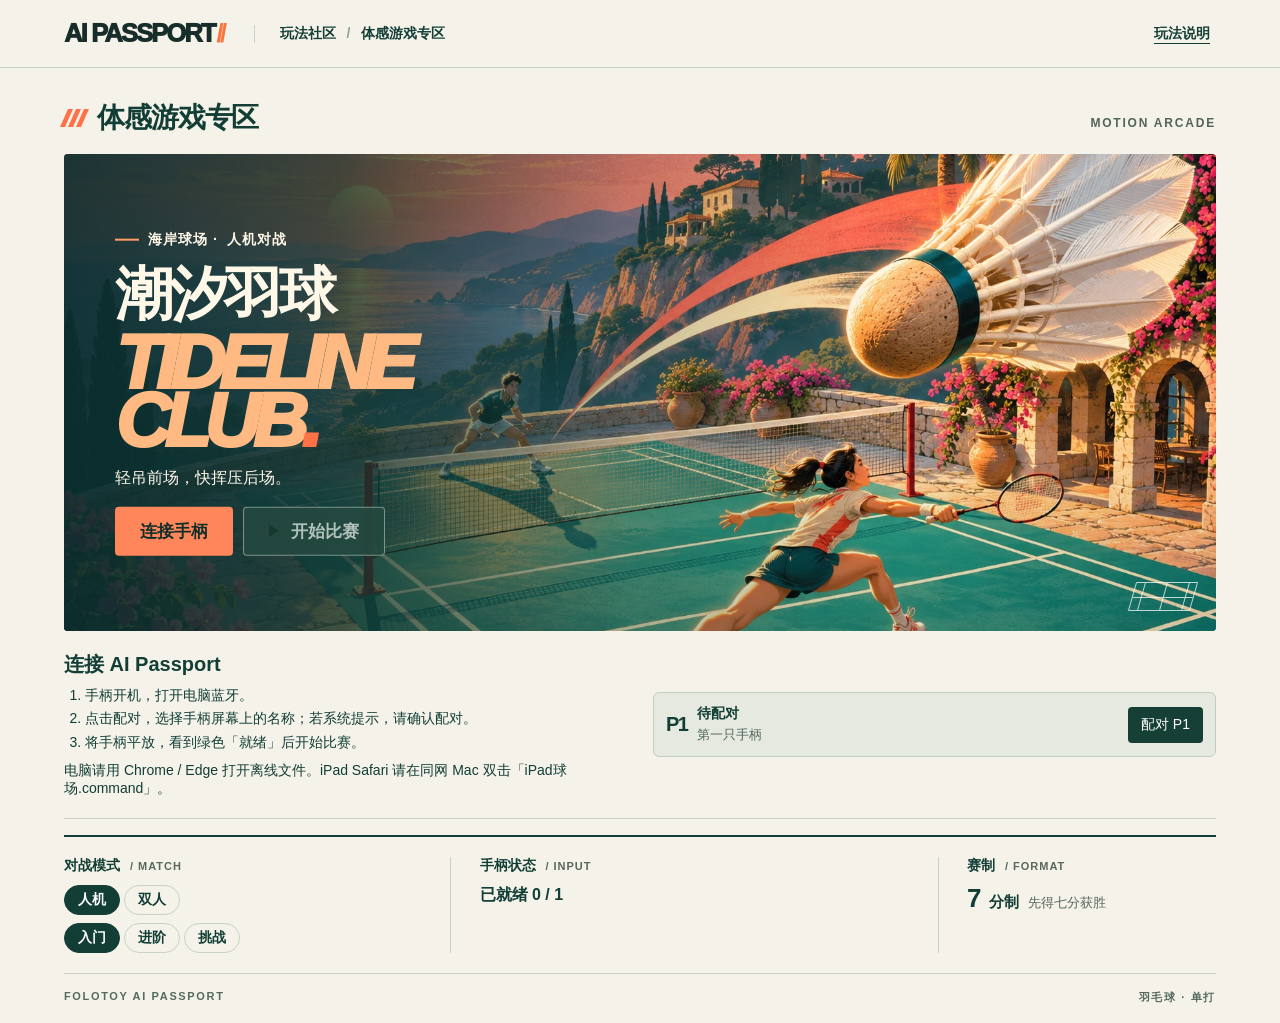
==== commit 1f9717a6: "feat(game): add motion-aware rallies, split-screen play and BLE controller feedback" ====
--- a/playtest/Tideline-Club.html
+++ b/playtest/Tideline-Club.html
@@ -10,6 +10,7 @@
 @media(prefers-reduced-motion:reduce){*{scroll-behavior:auto}}
 
 #difficulty{margin-top:8px} .venue #mode-name{display:inline}
+.launch-actions{display:flex;gap:10px;flex-wrap:wrap}.play:disabled{background:#244940;color:#c2d1c9;opacity:.9;cursor:not-allowed;border:1px solid #e8f1de80}.pairing{display:grid;grid-template-columns:1fr 1fr;gap:26px;align-items:center;padding:20px 0;border-bottom:1px solid var(--edge)}.pair-guide h2{font-size:20px;margin:0 0 6px}.pair-guide ol{padding:0 0 0 1.5em;margin:0;font-size:14px;line-height:1.65}.pair-guide p{font-size:14px;margin:8px 0 0}.pair-slots{display:grid;gap:8px}.slot{display:flex;align-items:center;gap:10px;padding:12px;background:#e5e9df;border:1px solid #bfcfc4;border-radius:6px}.slot>b{font-size:20px;letter-spacing:-.08em}.slot>div{flex:1;min-width:0}.slot strong,.slot small{display:block}.slot strong{font-size:14px}.slot small{margin-top:3px;color:#52675f}.slot.ready{border-color:#367958;background:#d8ecdc}.slot.ready strong{color:#155b36}.slot button{background:#163f35;color:white;border-radius:4px;padding:9px 13px;font-size:14px}.slot button:disabled{background:#536c61}.dialog-actions button:disabled{opacity:.4;cursor:not-allowed}.duel .prompt,.duel .touch,.duel .signal,.duel .rally{display:none}#split-hud{pointer-events:none;position:absolute;inset:0;display:grid;grid-template-columns:1fr 1fr}#split-hud>div{position:relative;display:flex;flex-direction:column;align-items:center;justify-content:flex-end;gap:3px;padding-bottom:max(16px,env(safe-area-inset-bottom))}#split-hud>div+div{border-left:2px solid #e4ecddbf}#split-hud b,#split-hud span,#split-hud small{border-radius:5px;background:#13372fec;color:#fff4d8;padding:3px 10px}#split-hud b{color:#ffbb87}#split-hud>div+div b{color:#a8eee1}#split-hud small:empty{display:none}.duel .hud{z-index:2}.bridge-host .poster,.bridge-host .settings,.bridge-host footer,.bridge-host .textbtn{display:none}@media(max-width:760px){.pairing{grid-template-columns:1fr;gap:12px}.duel .score{padding:5px 8px;gap:7px}.duel .score span{gap:5px}.duel .score b{font-size:24px}}
 </style><!-- Three.js r160. Copyright Three.js Authors. The MIT License
 
 Copyright © 2010-2023 three.js authors
@@ -41,26 +42,31 @@
 <article class="poster">
 <img class="keyart" src="[data-uri]